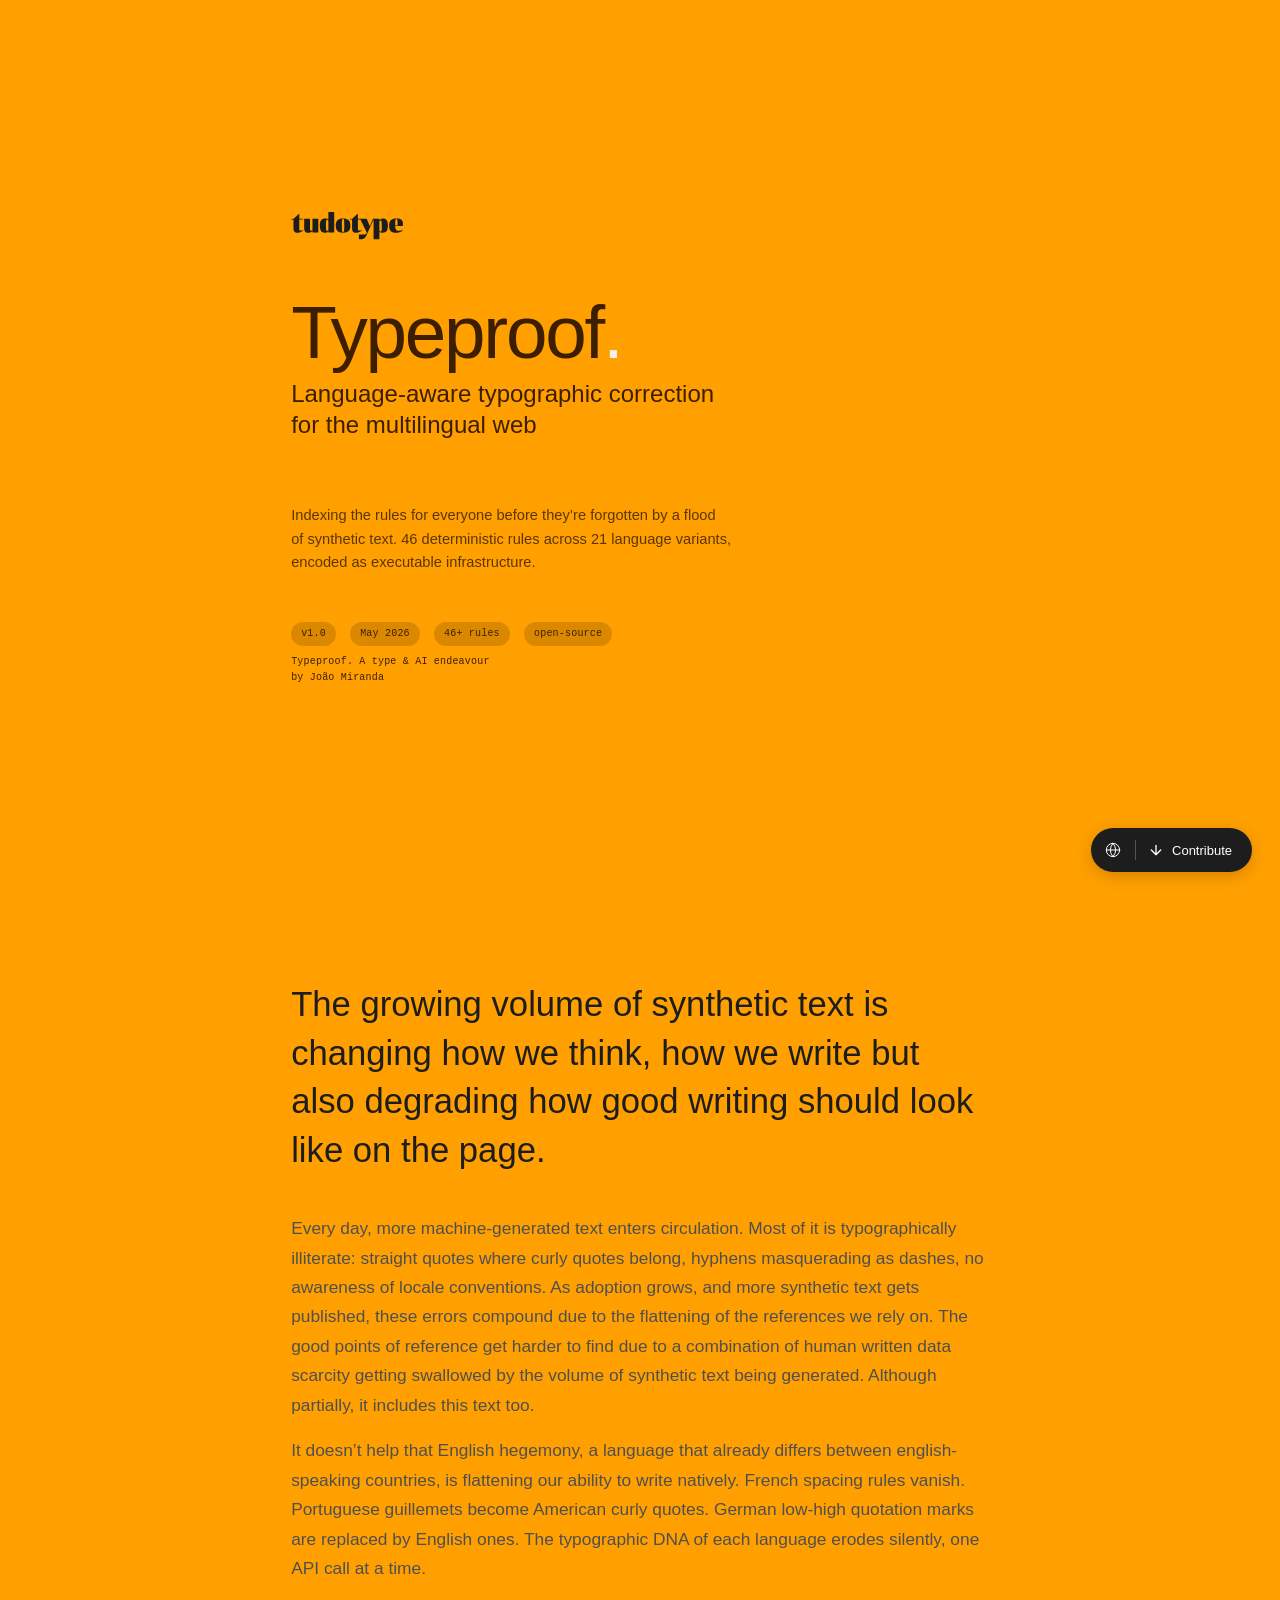
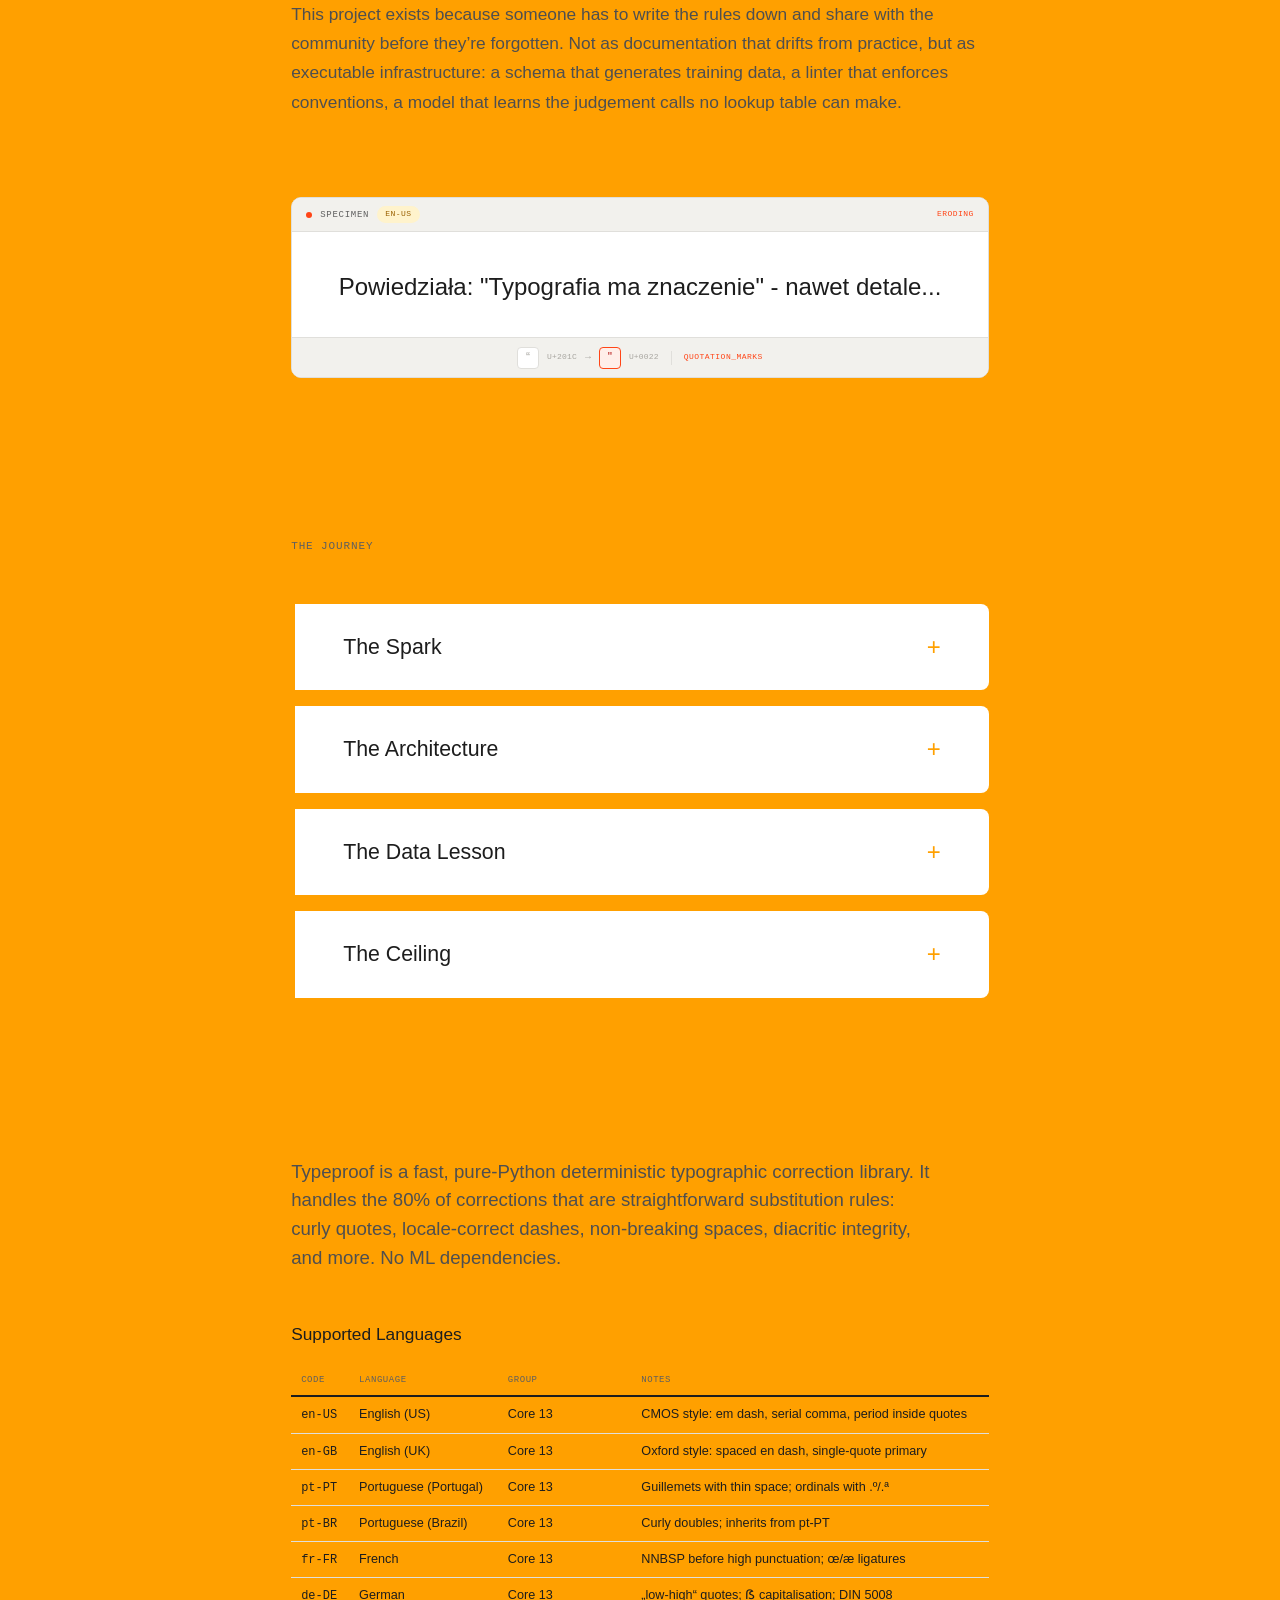
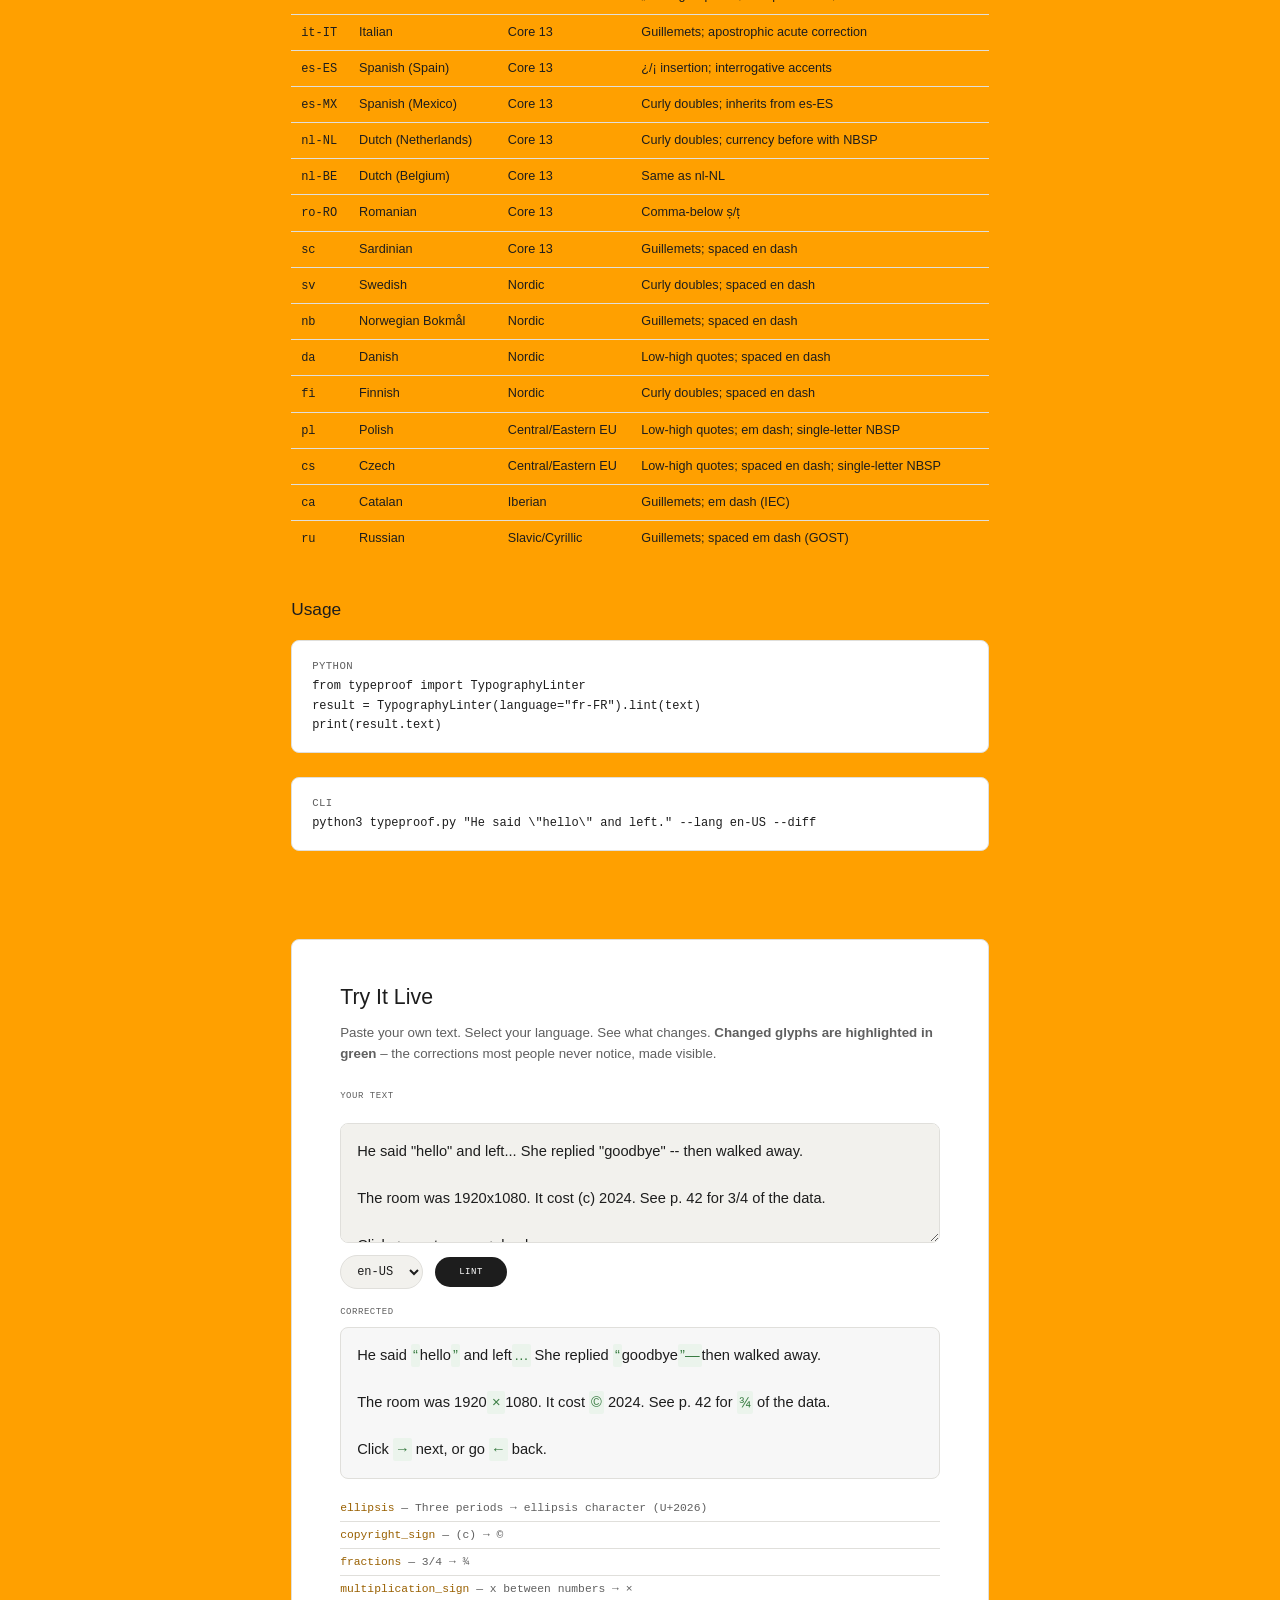
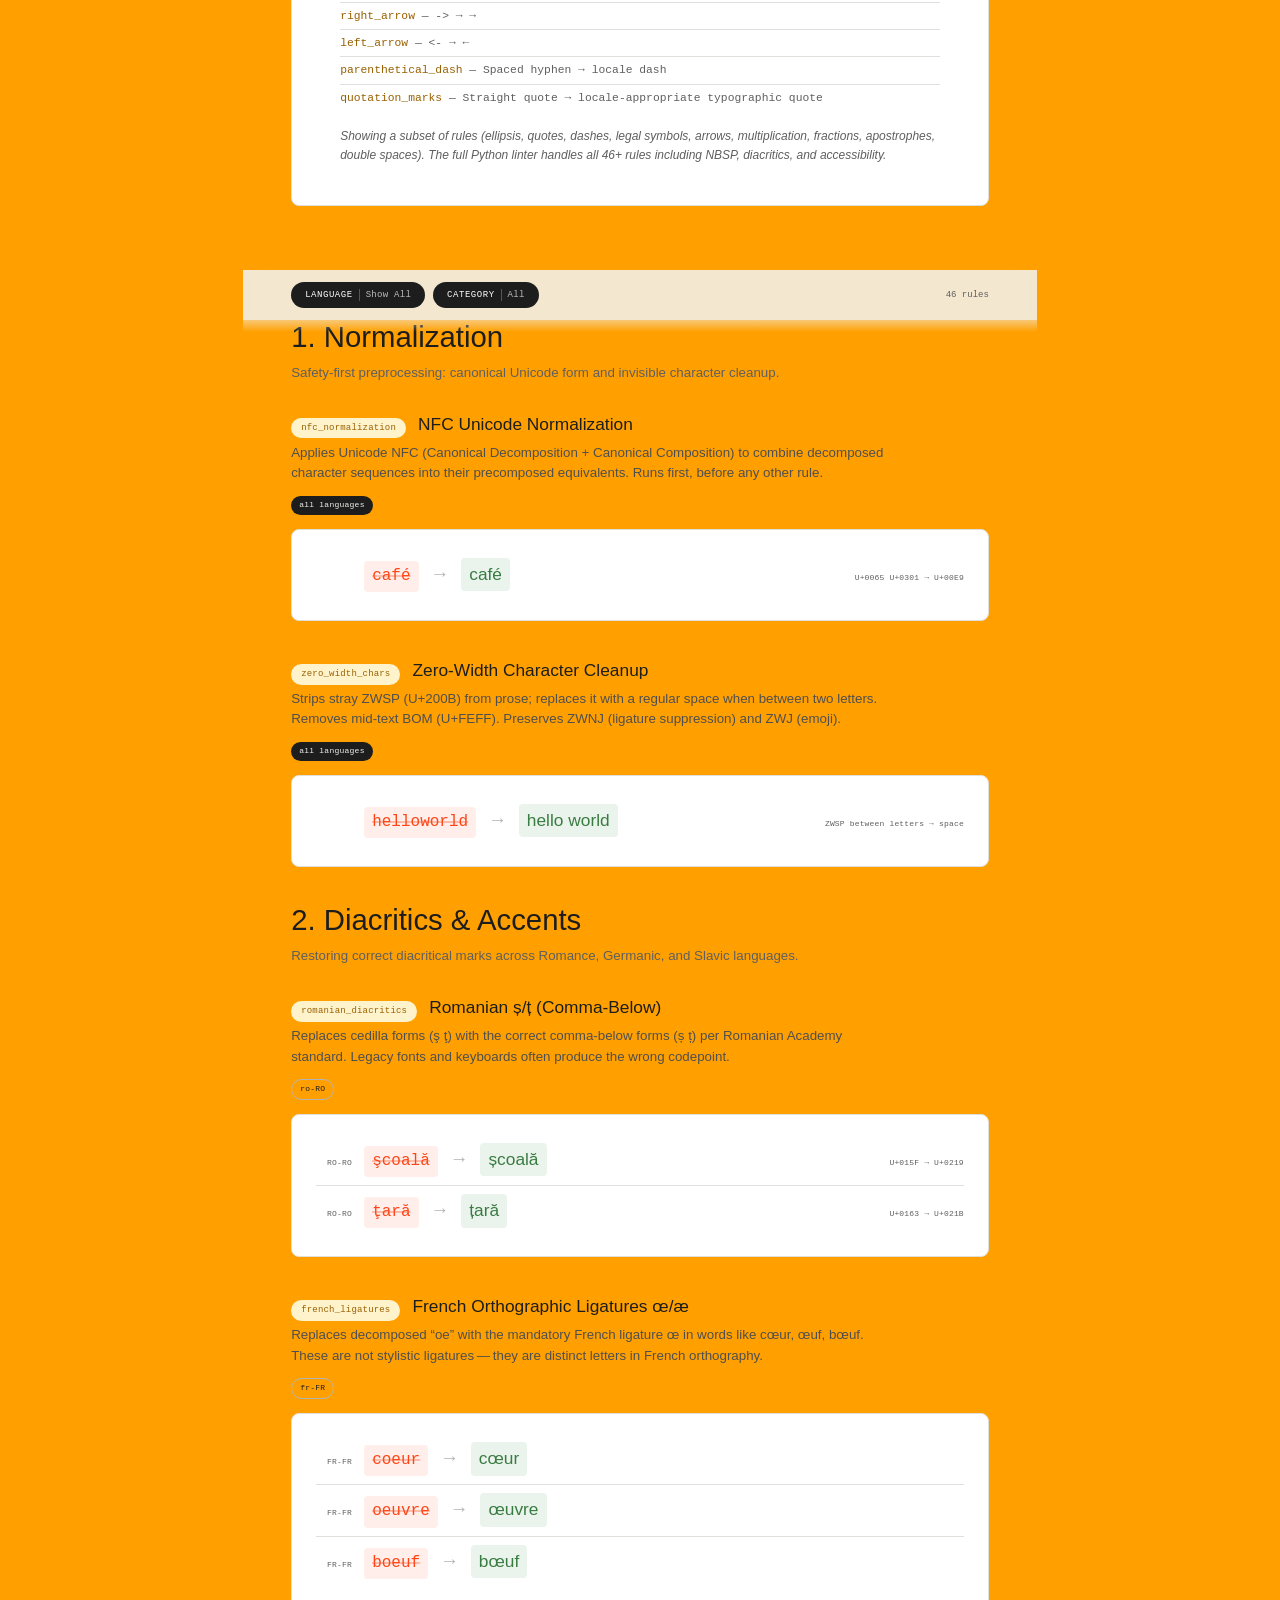
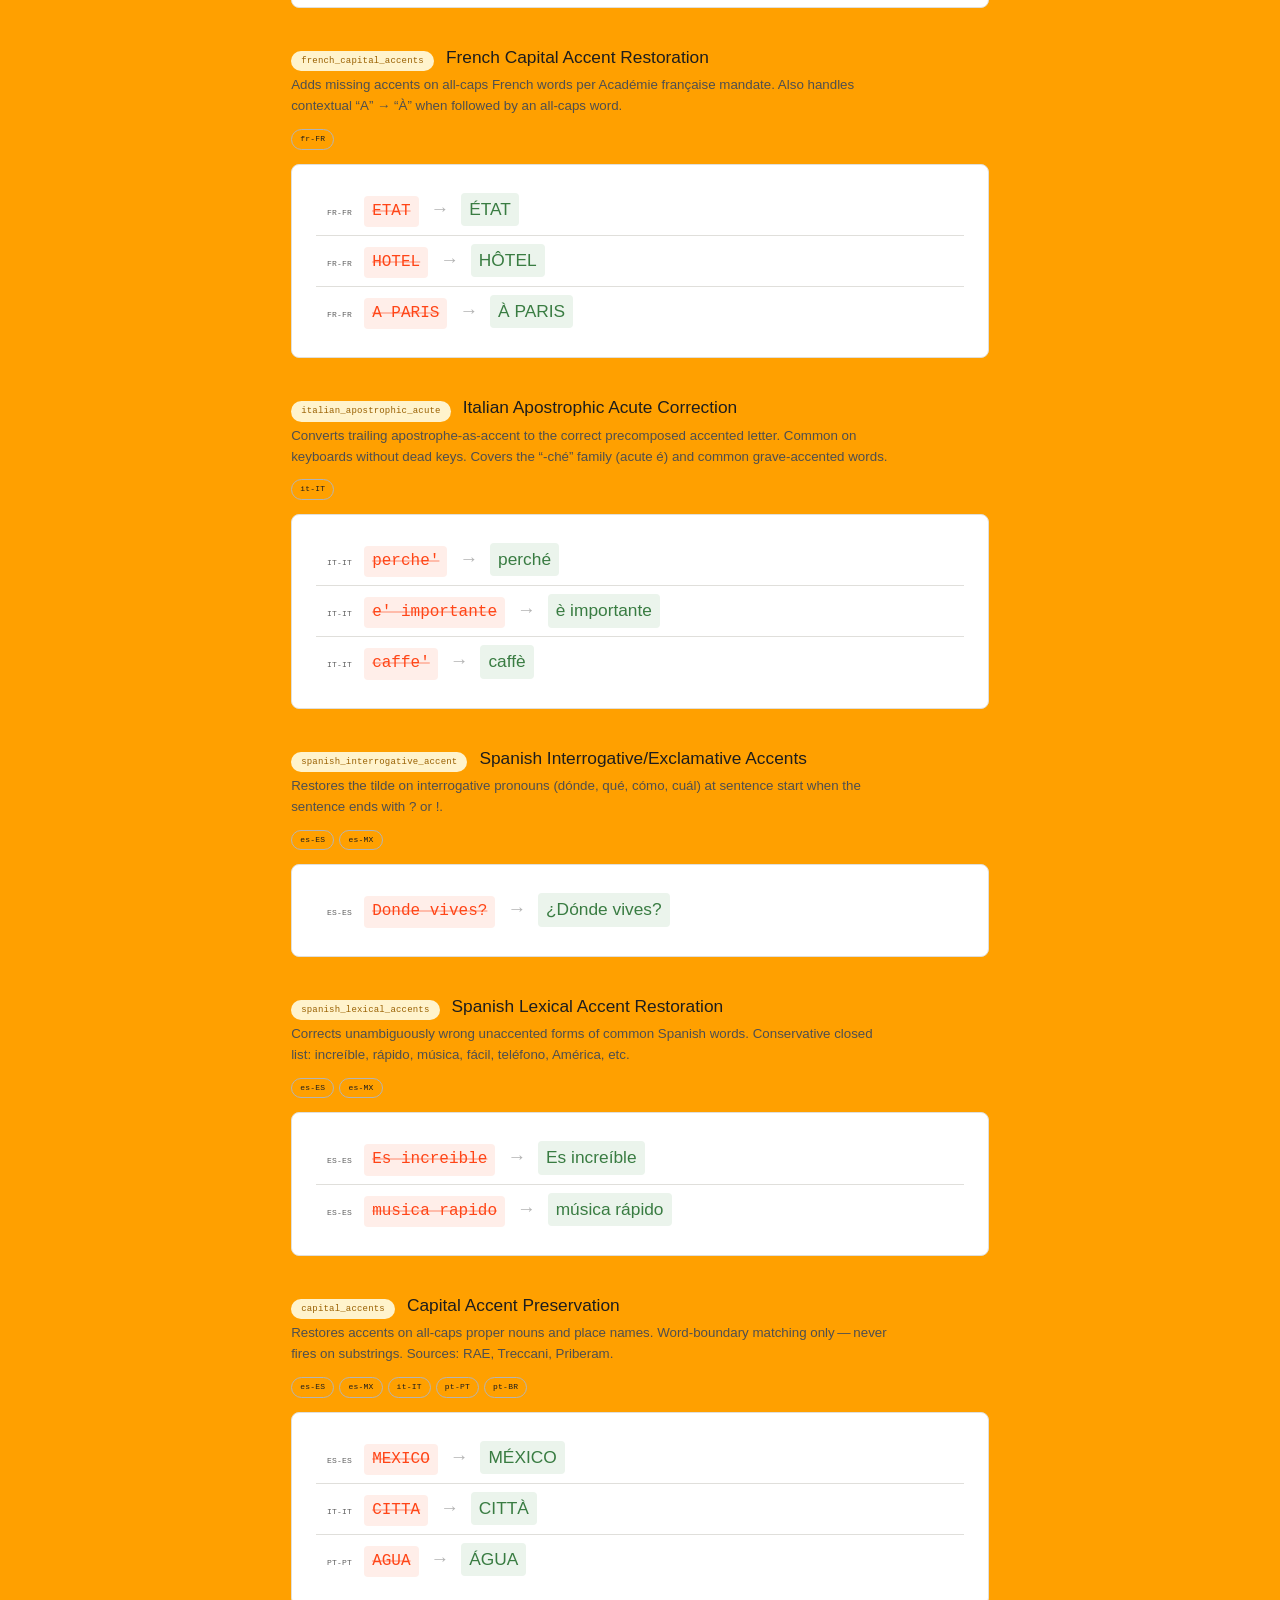
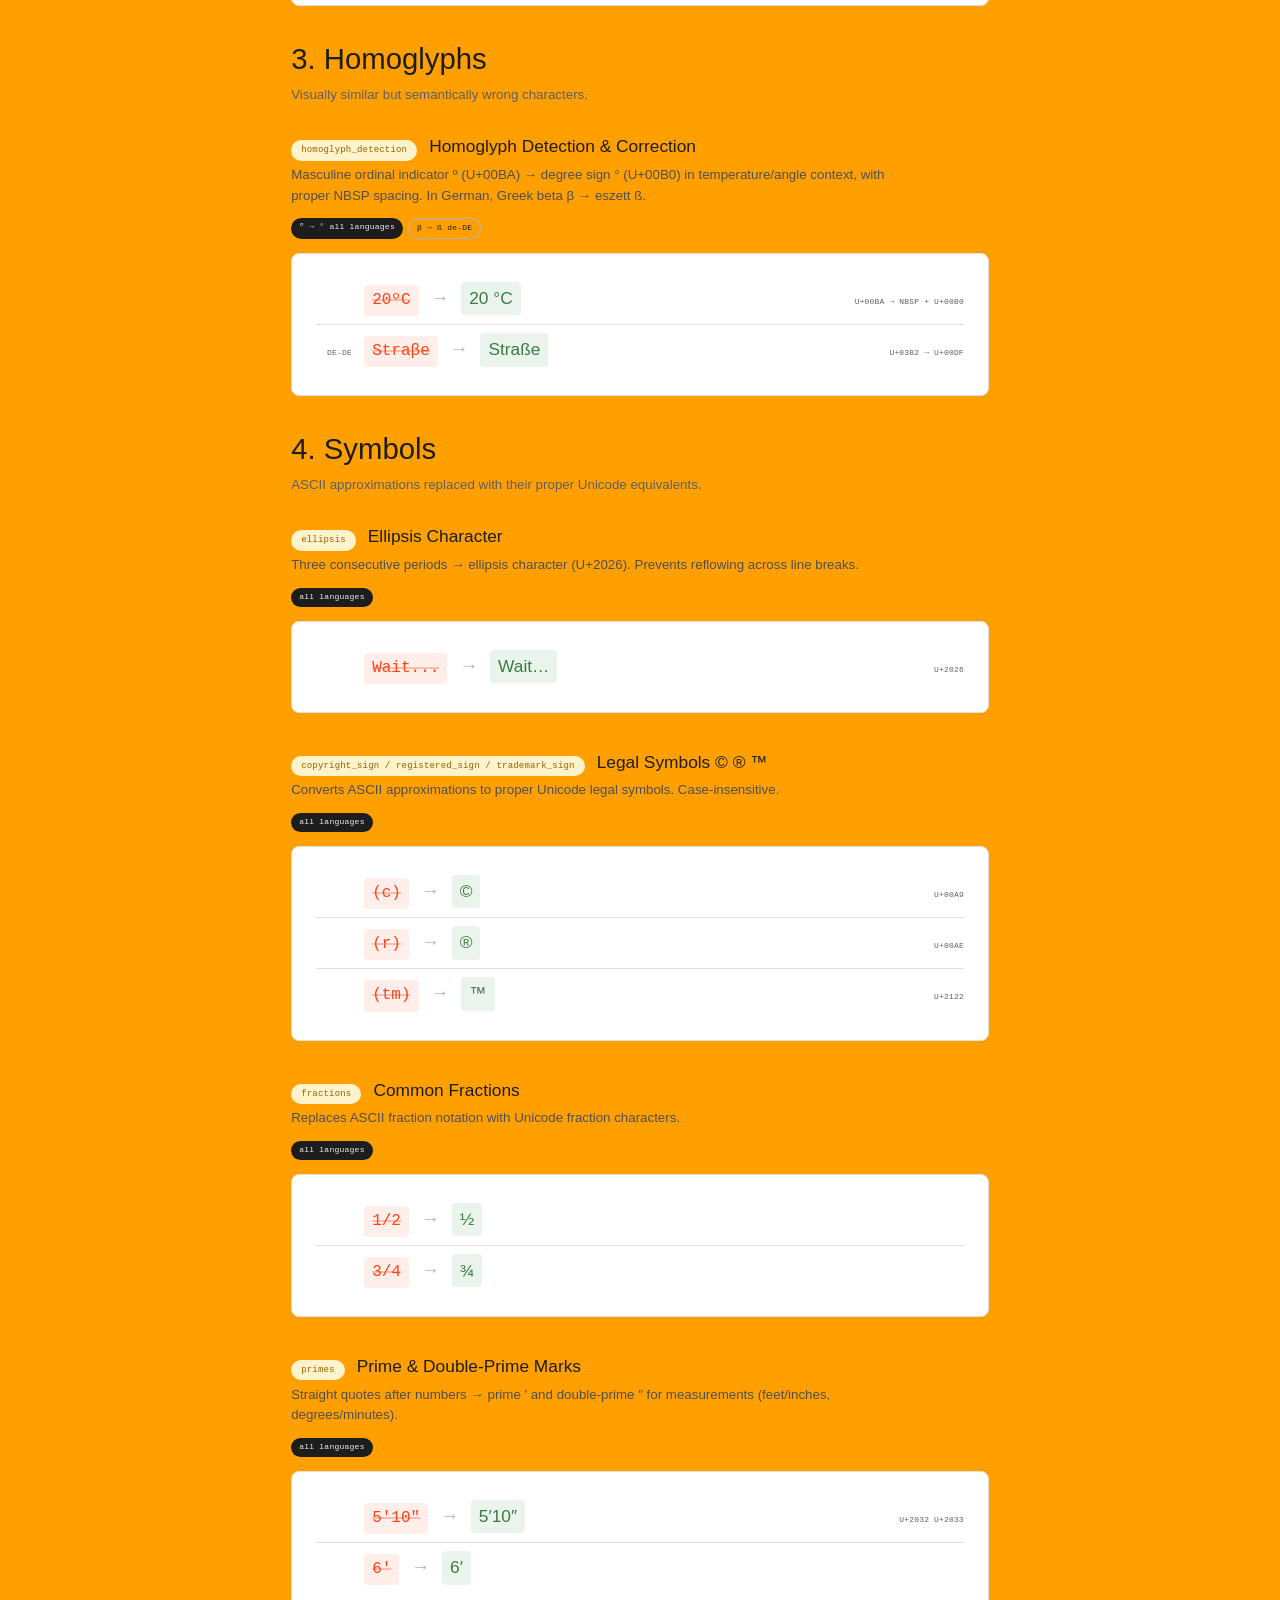
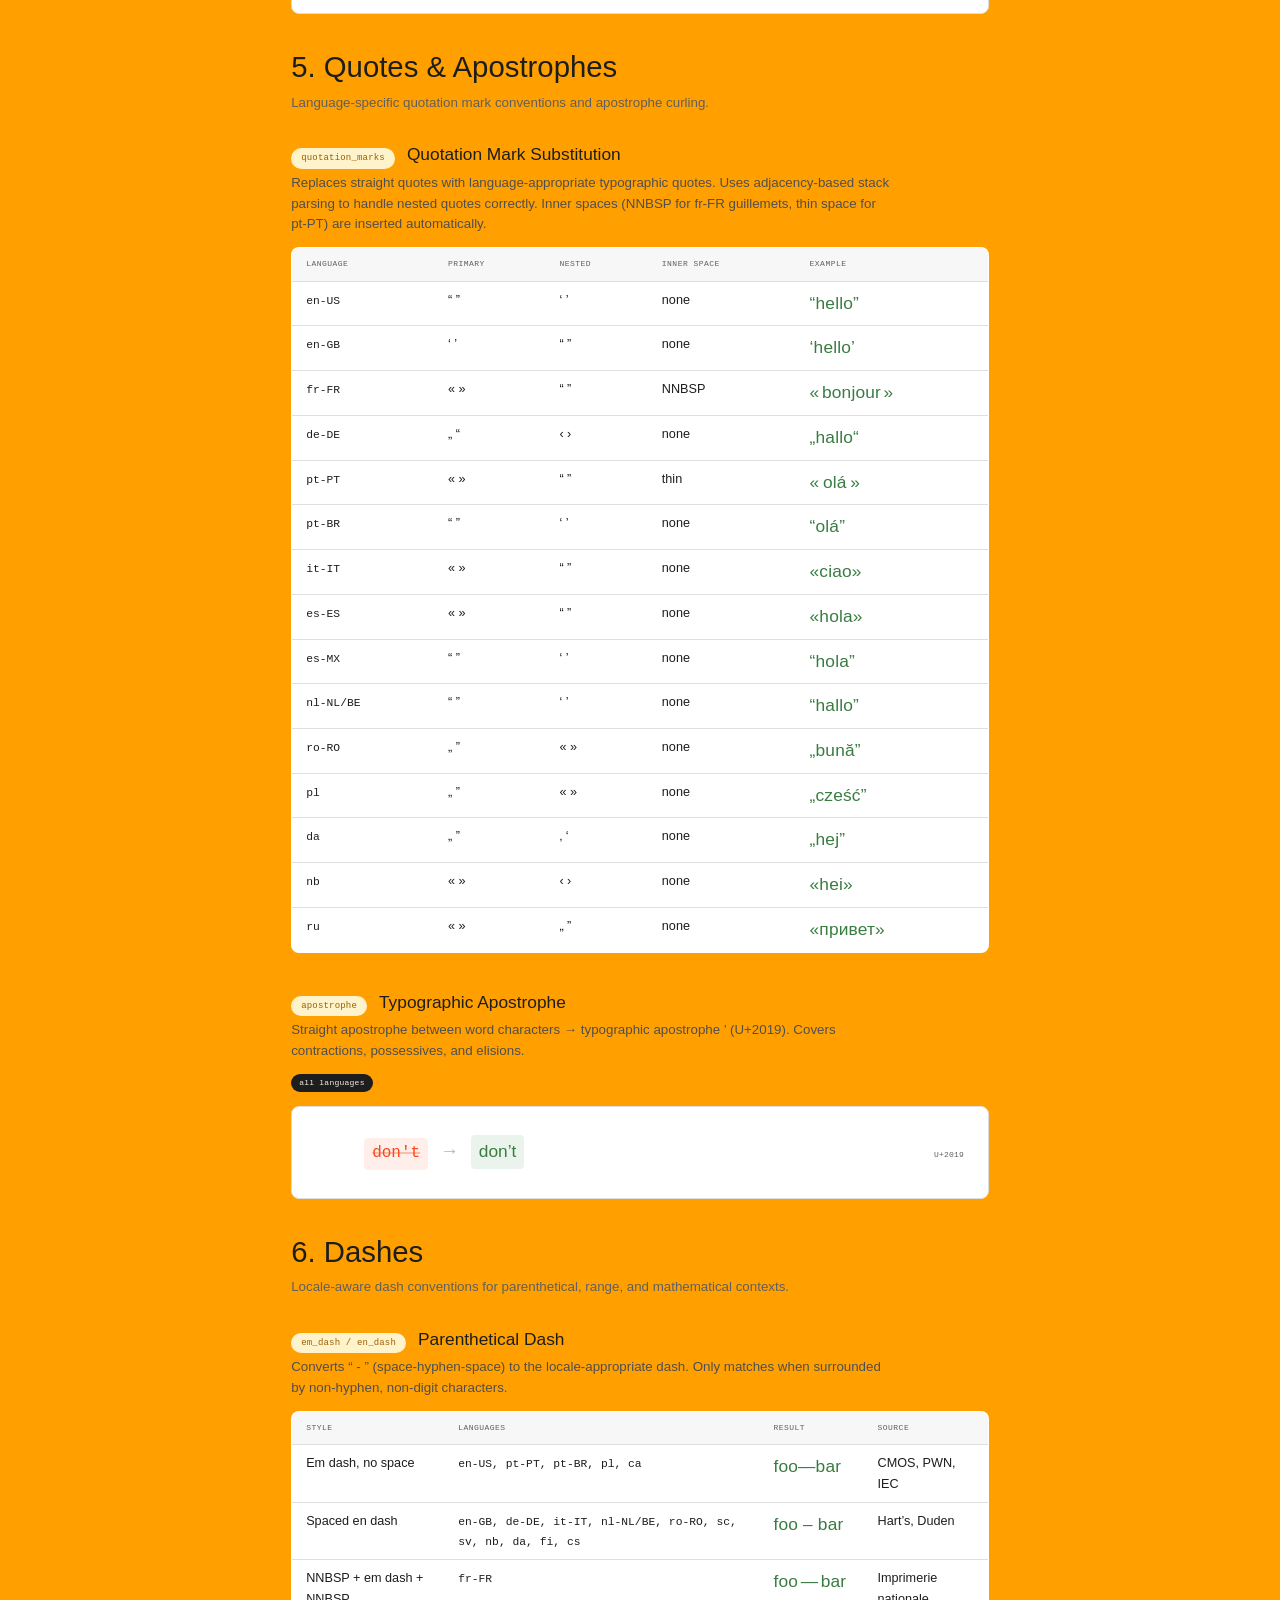
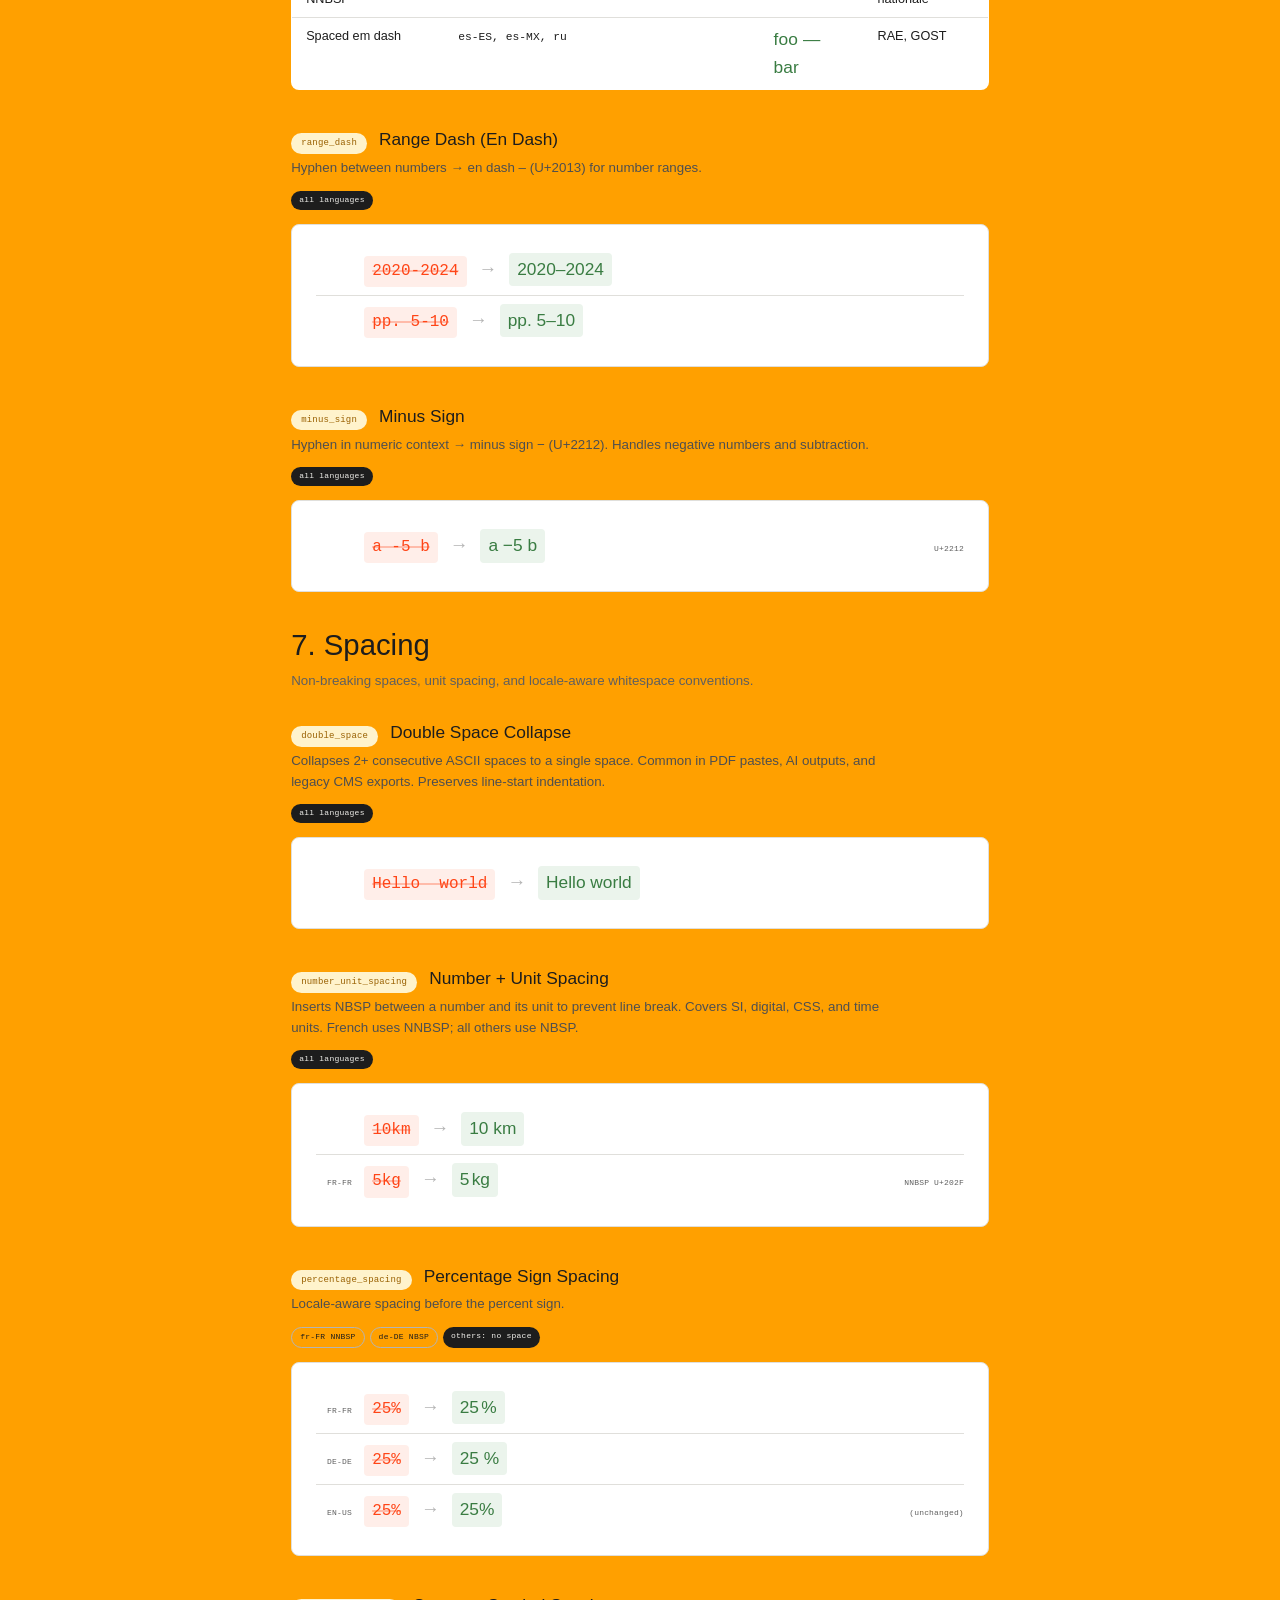
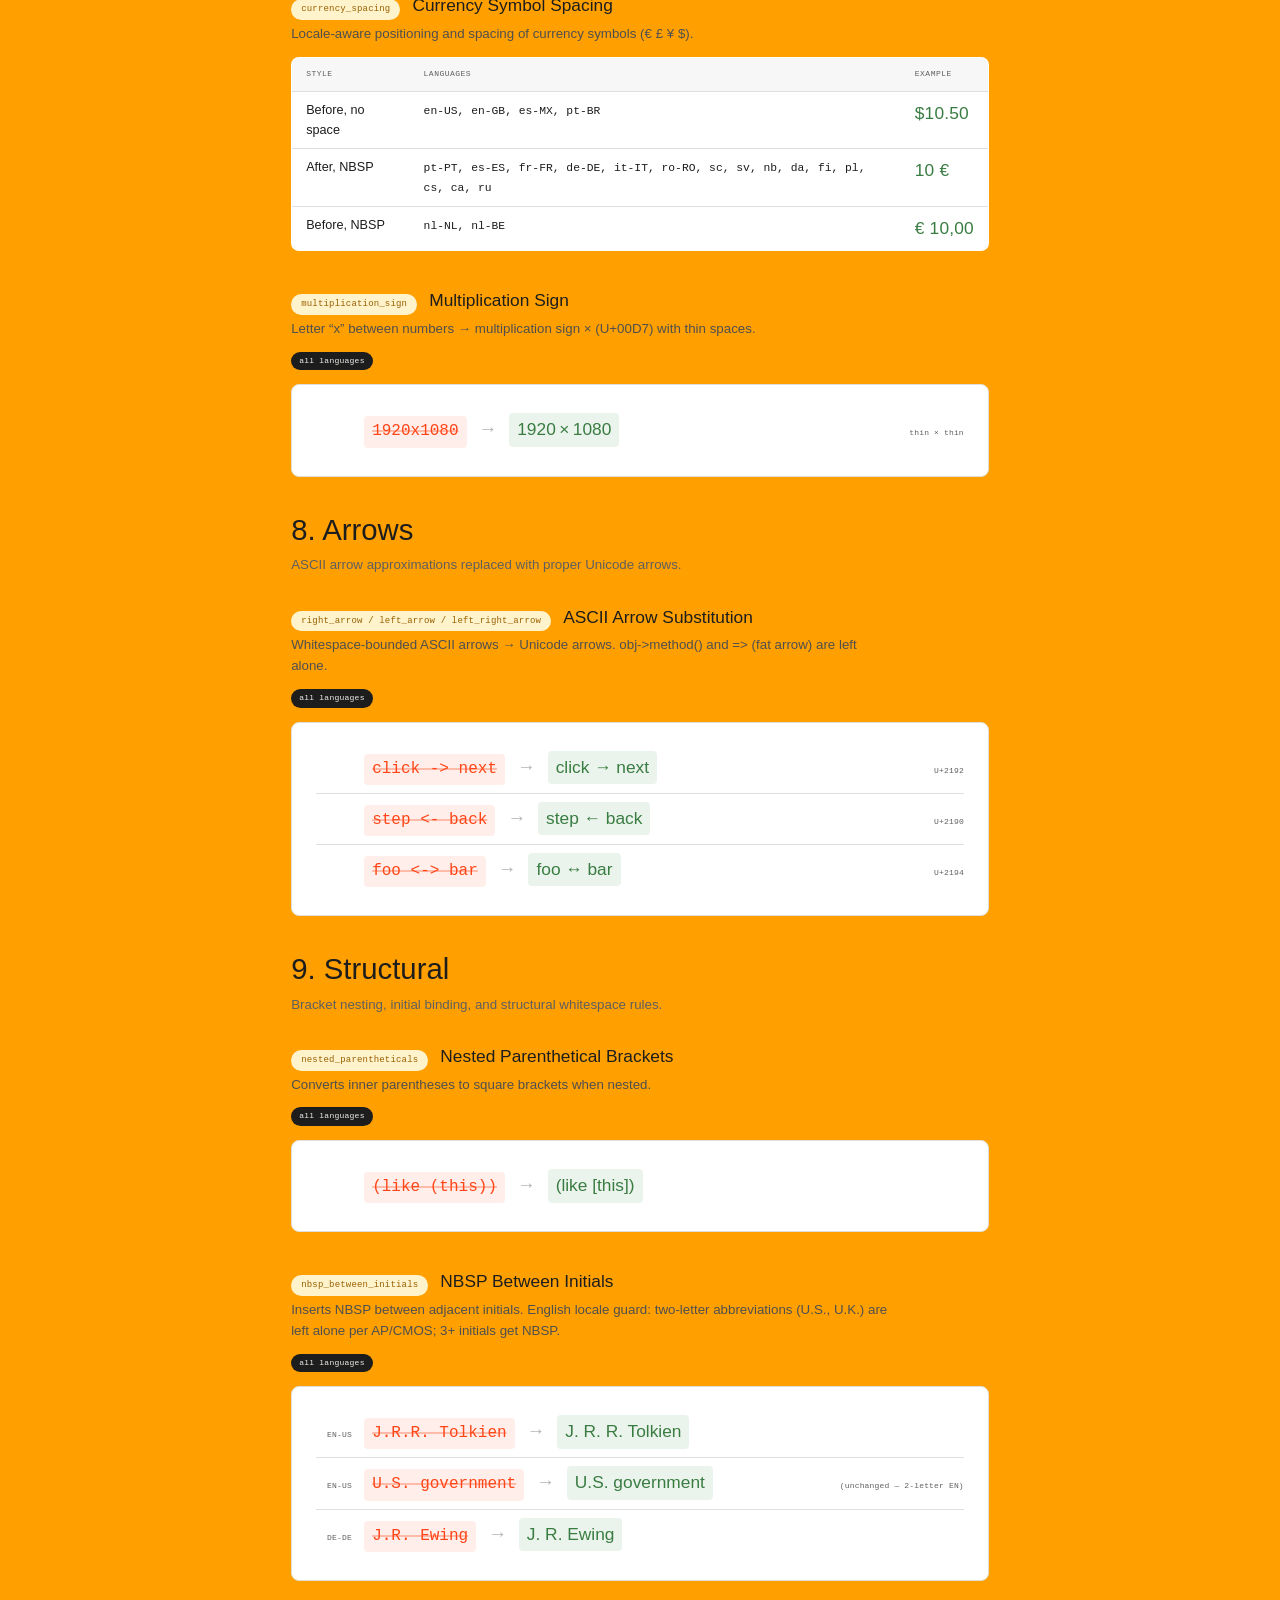
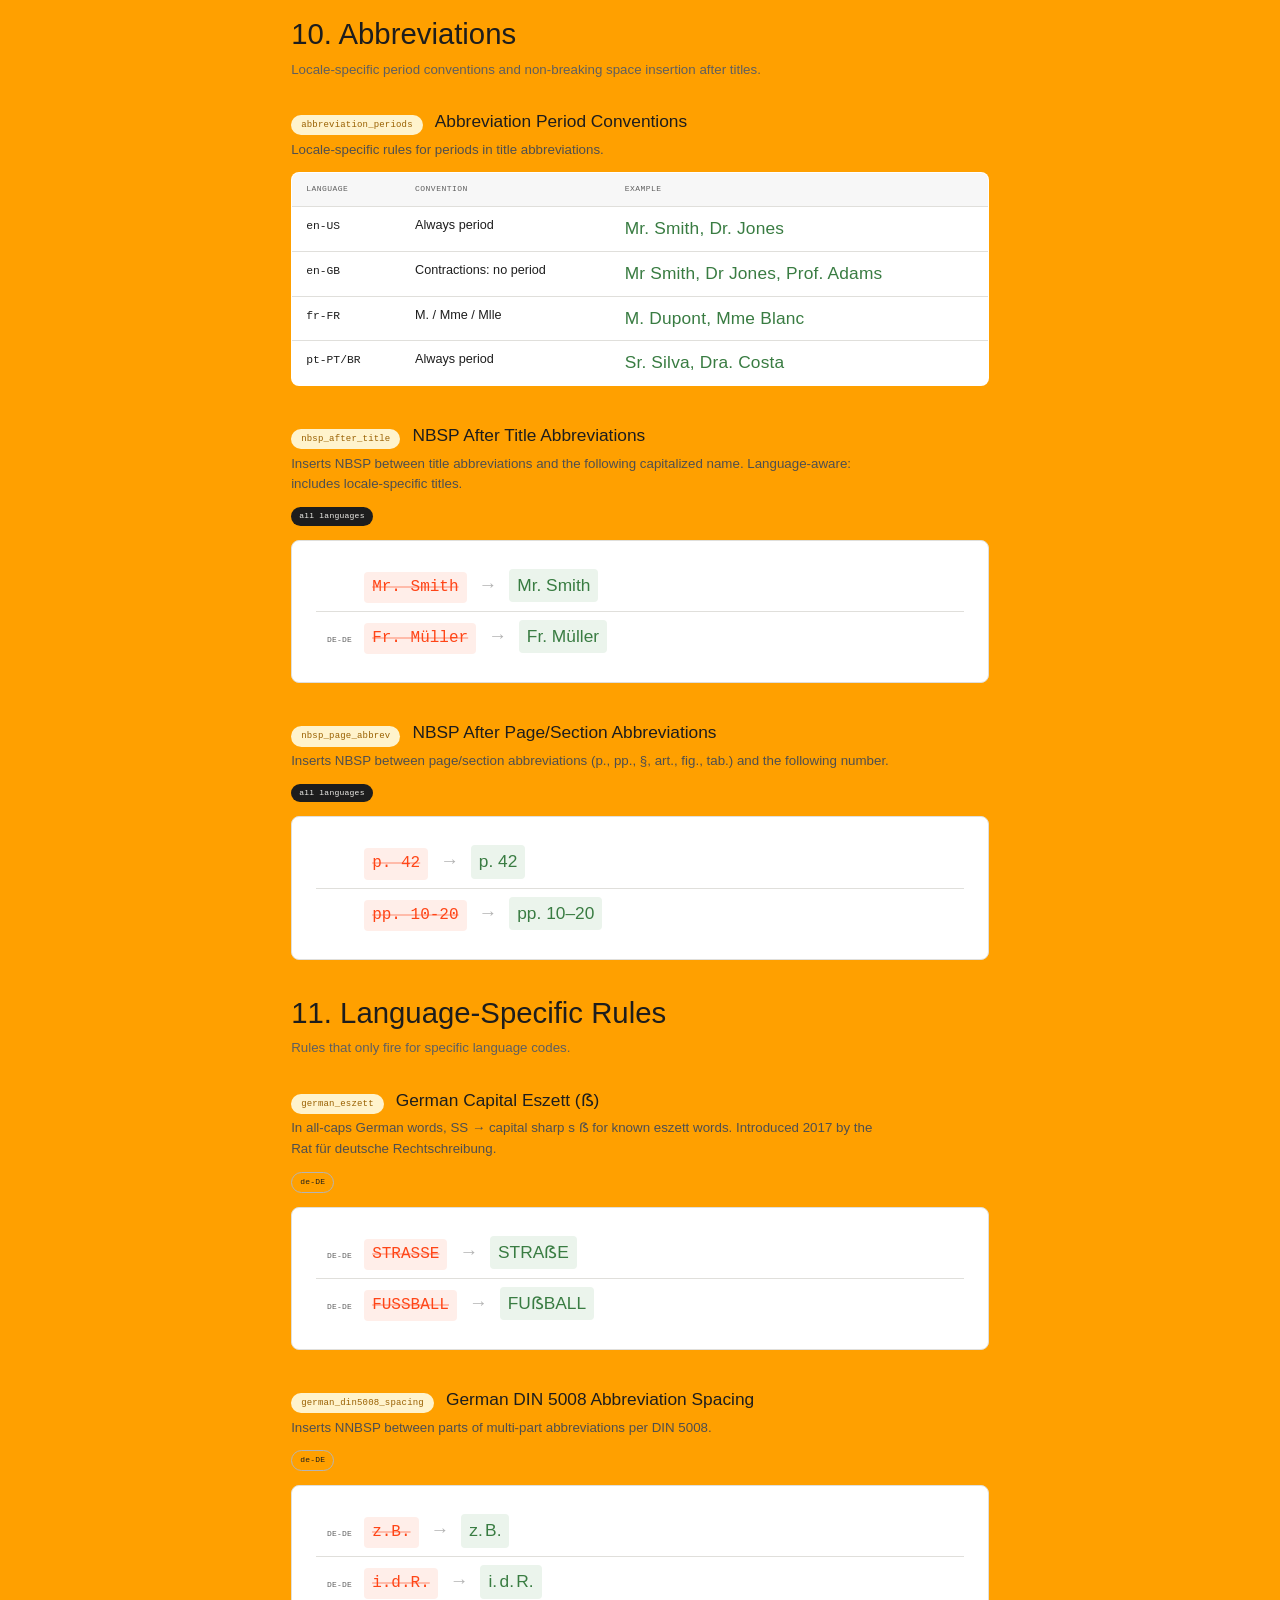
==== docs/index.html @ 2a4ef60c "docs: align footer text with section content edge Co-Authored-By: Claude Opus 4.6 <noreply@anthropic" ====
<!DOCTYPE html>
<html lang="en">
<head>
<meta charset="UTF-8">
<meta name="viewport" content="width=device-width, initial-scale=1.0">
<title>Typeproof &#x2014; Rule Reference</title>
<link rel="preconnect" href="https://fonts.googleapis.com">
<link rel="preconnect" href="https://fonts.gstatic.com" crossorigin>
<link href="https://fonts.googleapis.com/css2?family=Google+Sans:wght@400;500;700&family=Google+Sans+Mono:wght@400;500&family=Google+Sans+Text:wght@400;500&display=swap" rel="stylesheet">
<style>
  @page {
    size: A4;
    margin: 20mm 18mm 22mm 18mm;
  }

  :root {
    --surface:       #F2F1ED;
    --surface-white: #FFFFFF;
    --surface-light: #F7F7F7;
    --ink:           #1D1D1D;
    --ink-subtle:    #4F4F4F;
    --ink-muted:     #5F5F5F;
    --amber:         #FFA000;
    --amber-soft:    #FFF3CC;
    --amber-dark:    #996000;
    --red:           #FF4517;
    --red-soft:      #FFEEE9;
    --green:         #397C42;
    --green-soft:    #EBF4EC;
    --border:        #B4B4B4;
    --border-light:  #E0DFDB;
    --ink-faint:     #A8A6A0;
    --green-text:    #1B5E20;
    --red-text:      #B71C1C;

    --sans:  "Google Sans", sans-serif;
    --mono:  "Google Sans Mono", "SF Mono", "Fira Code", monospace;
    --text:  "Google Sans Text", "Google Sans", sans-serif;

    --radius-card:  8px;
    --radius-pill:  9999px;

    --section-gap: 64px;
  }

  * { margin: 0; padding: 0; box-sizing: border-box; }

  body {
    font-family: var(--text);
    font-size: 11pt;
    line-height: 1.6;
    color: var(--ink);
    background: var(--amber);
    overflow-x: hidden;
    -webkit-print-color-adjust: exact;
    print-color-adjust: exact;
  }

  /* ================================================================
     COVER
     ================================================================ */

  .cover {
    display: flex;
    flex-direction: column;
    justify-content: center;
    align-items: flex-start;
    min-height: 100vh;
    padding: 80px 48px;
    page-break-after: always;
    break-after: page;
    background: transparent;
    position: relative;
    z-index: 1;
  }
  .cover-eyebrow {
    font-family: var(--mono);
    font-size: 11px;
    font-weight: 500;
    letter-spacing: 0.08em;
    text-transform: uppercase;
    color: #3D1F00;
    margin-bottom: 32px;
  }
  .cover h1 {
    font-family: var(--sans);
    font-size: 56pt;
    font-weight: 500;
    line-height: 1;
    letter-spacing: -0.03em;
    margin-bottom: 8px;
    color: #3D1F00;
  }
  .cover .title-accent {
    display: inline-block;
    color: var(--surface);
  }
  .cover h2 {
    font-family: var(--sans);
    font-size: 18pt;
    font-weight: 400;
    color: #3D1F00;
    line-height: 1.3;
    max-width: 520px;
    margin-bottom: 64px;
  }
  .cover-meta {
    font-family: var(--mono);
    font-size: 10px;
    color: #3D1F00;
    line-height: 2;
    letter-spacing: 0.02em;
  }
  .cover-meta span {
    display: inline-block;
    background: rgba(0,0,0,0.15);
    color: #3D1F00;
    padding: 2px 10px;
    border-radius: var(--radius-pill);
    margin-right: 8px;
    font-weight: 500;
  }
  .cover-meta .cover-meta-byline {
    background: none;
    padding: 0;
    border-radius: 0;
    margin-right: 0;
    font-weight: 400;
    margin-top: 8px;
    max-width: 200px;
    line-height: 1.6;
  }

  /* ================================================================
     OVERVIEW
     ================================================================ */

  .overview {
    padding: var(--section-gap) 48px;
    page-break-after: always;
    break-after: page;
  }
  .overview-intro {
    font-family: var(--sans);
    font-size: 14pt;
    font-weight: 400;
    line-height: 1.55;
    color: var(--ink-subtle);
    max-width: 640px;
    margin-bottom: 48px;
  }
  .overview h3 {
    font-family: var(--sans);
    font-size: 13pt;
    font-weight: 500;
    margin-bottom: 16px;
    color: var(--ink);
  }

  /* Language table */
  table.lang-table {
    width: 100%;
    border-collapse: collapse;
    font-size: 9.5pt;
    margin-bottom: 40px;
  }
  table.lang-table th {
    text-align: left;
    font-family: var(--mono);
    font-size: 9px;
    font-weight: 500;
    letter-spacing: 0.06em;
    text-transform: uppercase;
    color: var(--ink-muted);
    border-bottom: 2px solid var(--ink);
    padding: 8px 10px;
  }
  table.lang-table td {
    padding: 7px 10px;
    border-bottom: 1px solid var(--border-light);
    vertical-align: top;
    font-family: var(--text);
  }
  table.lang-table tr:last-child td { border-bottom: none; }
  table.lang-table code {
    font-family: var(--mono);
    font-size: 9pt;
    font-weight: 500;
    color: var(--ink);
  }

  /* Code snippets */
  pre.code-snippet {
    font-family: var(--mono);
    font-size: 9pt;
    background: var(--surface-white);
    border: 1px solid var(--border-light);
    border-radius: var(--radius-card);
    padding: 16px 20px;
    margin: 12px 0 24px;
    line-height: 1.65;
  }
  pre.code-snippet b {
    color: var(--ink-muted);
    font-weight: 500;
    font-size: 8pt;
    letter-spacing: 0.04em;
    text-transform: uppercase;
  }

  /* ================================================================
     CONTENT WRAPPER
     ================================================================ */

  .content {
    padding: 0 48px var(--section-gap);
  }

  /* ================================================================
     CATEGORY HEADINGS
     ================================================================ */

  h2.category {
    font-family: var(--sans);
    font-size: 22pt;
    font-weight: 500;
    color: var(--ink);
    margin-top: var(--section-gap);
    margin-bottom: 8px;
    padding-top: 24px;
    border-top: 2px solid var(--ink);
    page-break-after: avoid;
    break-after: avoid;
    line-height: 1.15;
  }
  h2.category:first-of-type {
    margin-top: 0;
    border-top: none;
    padding-top: 0;
  }
  .category-desc {
    font-family: var(--text);
    font-size: 10pt;
    color: var(--ink-muted);
    margin-bottom: 28px;
    max-width: 560px;
  }

  /* ================================================================
     RULE BLOCKS
     ================================================================ */

  .rule {
    margin-bottom: 36px;
    page-break-inside: avoid;
    break-inside: avoid;
  }

  .rule-header {
    display: flex;
    align-items: baseline;
    gap: 12px;
    margin-bottom: 4px;
  }
  .rule-name {
    font-family: var(--mono);
    font-size: 9px;
    font-weight: 500;
    color: var(--amber-dark);
    background: var(--amber-soft);
    padding: 3px 10px;
    border-radius: var(--radius-pill);
    white-space: nowrap;
    letter-spacing: 0.02em;
  }
  .rule-title {
    font-family: var(--sans);
    font-size: 13pt;
    font-weight: 500;
    color: var(--ink);
  }
  .rule-desc {
    font-family: var(--text);
    color: var(--ink-subtle);
    font-size: 10pt;
    line-height: 1.55;
    margin-bottom: 12px;
    max-width: 600px;
  }

  /* Language pills */
  .lang-pills {
    display: flex;
    flex-wrap: wrap;
    gap: 5px;
    margin-bottom: 14px;
  }
  .pill {
    font-family: var(--mono);
    font-size: 8px;
    font-weight: 500;
    padding: 3px 8px;
    border-radius: var(--radius-pill);
    white-space: nowrap;
    letter-spacing: 0.03em;
  }
  .pill.universal {
    background: var(--ink);
    color: var(--surface);
  }
  .pill.lang-specific {
    background: transparent;
    color: var(--ink);
    border: 1px solid var(--border);
  }

  /* ================================================================
     EXAMPLE CONTAINERS — the hero change
     ================================================================ */

  .examples {
    background: var(--surface-white);
    border: 1px solid var(--border-light);
    border-radius: var(--radius-card);
    padding: 20px 24px;
    margin-top: 8px;
  }
  .example-row {
    display: grid;
    grid-template-columns: 40px 1fr auto 1fr auto;
    align-items: baseline;
    gap: 12px;
    font-size: 13pt;
    line-height: 1.7;
    padding: 8px 0;
  }
  .example-row + .example-row {
    border-top: 1px solid var(--border-light);
  }
  .example-lang {
    font-family: var(--mono);
    font-size: 8px;
    font-weight: 500;
    color: var(--ink-muted);
    text-align: right;
    letter-spacing: 0.03em;
    text-transform: uppercase;
    padding-top: 4px;
  }
  .raw {
    font-family: var(--mono);
    font-size: 12pt;
    color: var(--red);
    background: var(--red-soft);
    padding: 2px 8px;
    border-radius: 4px;
    text-decoration: line-through;
    text-decoration-color: rgba(255,69,23,0.3);
    text-decoration-thickness: 1.5px;
    justify-self: end;
  }
  .arrow {
    font-family: var(--sans);
    color: var(--border);
    font-size: 14pt;
    text-align: center;
  }
  .correct {
    font-family: var(--sans);
    font-size: 13pt;
    color: var(--green);
    background: var(--green-soft);
    padding: 2px 8px;
    border-radius: 4px;
    font-weight: 500;
  }
  .unicode-note {
    font-family: var(--mono);
    font-size: 8px;
    color: var(--ink-muted);
    padding-top: 4px;
    letter-spacing: 0.02em;
    grid-column: 2 / -1;
    text-align: right;
  }
  /* When unicode-note is on a row by itself (no grid disruption) */
  .example-row:has(.unicode-note:only-child) {
    display: block;
    text-align: right;
    padding-top: 0;
    border-top: none;
  }

  /* Simpler layout for rows with unicode notes inline */
  .example-row {
    display: flex;
    align-items: baseline;
    gap: 12px;
    flex-wrap: wrap;
  }
  .example-lang {
    min-width: 36px;
    flex-shrink: 0;
  }
  .raw, .correct {
    flex-shrink: 0;
  }
  .unicode-note {
    margin-left: auto;
    flex-shrink: 0;
  }

  /* ================================================================
     MATRIX TABLES (quotes, dashes, etc.)
     ================================================================ */

  table.matrix {
    width: 100%;
    border-collapse: collapse;
    font-size: 9.5pt;
    margin: 12px 0 8px;
    background: var(--surface-white);
    border-radius: var(--radius-card);
    overflow: hidden;
    border: 1px solid var(--border-light);
  }
  table.matrix th {
    font-family: var(--mono);
    font-size: 8px;
    font-weight: 500;
    letter-spacing: 0.06em;
    text-transform: uppercase;
    color: var(--ink-muted);
    text-align: left;
    padding: 10px 14px;
    background: var(--surface-light);
    border-bottom: 1px solid var(--border-light);
  }
  table.matrix td {
    padding: 8px 14px;
    border-bottom: 1px solid var(--border-light);
    vertical-align: top;
    font-family: var(--text);
  }
  table.matrix tr:last-child td { border-bottom: none; }
  table.matrix td.sample {
    font-family: var(--sans);
    font-size: 13pt;
    letter-spacing: 0.01em;
    color: var(--green);
    font-weight: 500;
  }
  table.matrix code {
    font-family: var(--mono);
    font-size: 8.5pt;
    font-weight: 400;
  }

  /* ================================================================
     FOOTER
     ================================================================ */

  /* ================================================================
     AUTHOR
     ================================================================ */

  /* ── Dark zone: author + footer ── */
  .dark-zone {
    background: var(--ink);
    color: rgba(255,255,255,0.85);
    margin-top: var(--section-gap);
    position: relative;
    left: 50%;
    right: 50%;
    margin-left: -50vw;
    margin-right: -50vw;
    width: 100vw;
    padding: 48px 48px 32px;
  }
  .author-section {
    max-width: 800px;
  }
  .author-section h4 {
    font-family: var(--mono);
    font-size: 9px;
    font-weight: 500;
    letter-spacing: 0.06em;
    text-transform: uppercase;
    color: rgba(255,255,255,0.5);
    margin-bottom: 16px;
  }
  .author-card {
    display: flex;
    align-items: flex-start;
    gap: 20px;
  }
  .author-avatar {
    width: 48px;
    height: 48px;
    border-radius: 50%;
    flex-shrink: 0;
    overflow: hidden;
  }
  .author-avatar img {
    width: 100%;
    height: 100%;
    object-fit: cover;
  }
  .author-info {
    flex: 1;
  }
  .author-name {
    font-family: var(--sans);
    font-size: 12pt;
    font-weight: 500;
    color: #fff;
    margin-bottom: 2px;
  }
  .author-name a {
    color: #fff;
    text-decoration: none;
    border-bottom: 1px solid rgba(255,255,255,0.3);
    transition: border-color 0.2s;
  }
  .author-name a:hover {
    border-color: var(--amber);
  }
  .author-role {
    font-family: var(--mono);
    font-size: 9px;
    font-weight: 500;
    letter-spacing: 0.04em;
    text-transform: uppercase;
    color: rgba(255,255,255,0.5);
    margin-bottom: 10px;
  }
  .author-bio {
    font-family: var(--text);
    font-size: 10pt;
    line-height: 1.6;
    color: rgba(255,255,255,0.7);
  }

  .footer {
    margin-top: 48px;
    max-width: 800px;
  }
  .footer-right {
    font-family: var(--mono);
    font-size: 9px;
    color: rgba(255,255,255,0.4);
    letter-spacing: 0.02em;
  }
  .footer-right .amber {
    color: var(--amber);
    font-weight: 500;
  }

  /* Floating contribute button */
  .floating-cta {
    position: fixed;
    bottom: 28px;
    right: 28px;
    z-index: 900;
    background: var(--ink);
    color: #fff;
    font-family: var(--sans);
    font-size: 13px;
    font-weight: 500;
    padding: 6px 6px;
    border-radius: var(--radius-pill);
    border: none;
    box-shadow: 0 4px 16px rgba(0,0,0,0.18);
    transition: opacity 0.3s, transform 0.3s;
    display: flex;
    align-items: center;
    gap: 0;
  }
  .floating-cta:hover {
    box-shadow: 0 6px 24px rgba(0,0,0,0.24);
  }
  .floating-cta.hidden {
    opacity: 0;
    pointer-events: none;
    transform: translateY(12px);
  }
  @media print {
    .floating-cta { display: none !important; }
  }

  /* Language switcher in floating pill */
  .lang-toggle {
    display: flex;
    align-items: center;
    justify-content: center;
    width: 32px;
    height: 32px;
    border: none;
    background: none;
    color: inherit;
    cursor: pointer;
    padding: 0;
    border-radius: 50%;
    transition: background 0.2s;
    flex-shrink: 0;
  }
  .lang-toggle:hover {
    background: rgba(255,255,255,0.15);
  }
  .lang-toggle svg {
    width: 16px;
    height: 16px;
    fill: none;
    stroke: currentColor;
    stroke-width: 1.5;
    stroke-linecap: round;
    stroke-linejoin: round;
  }
  .floating-cta .pill-divider {
    width: 1px;
    height: 20px;
    background: rgba(255,255,255,0.25);
    margin: 0 6px;
    flex-shrink: 0;
  }
  .floating-cta .pill-contribute {
    display: flex;
    align-items: center;
    gap: 8px;
    cursor: pointer;
    padding: 6px 14px 6px 6px;
    border: none;
    background: none;
    color: inherit;
    font-family: var(--sans);
    font-size: 13px;
    font-weight: 500;
    border-radius: var(--radius-pill);
    transition: background 0.2s;
  }
  .floating-cta .pill-contribute:hover {
    background: rgba(255,255,255,0.1);
  }
  .floating-cta .pill-contribute svg {
    width: 16px;
    height: 16px;
    fill: none;
    stroke: currentColor;
    stroke-width: 2;
    stroke-linecap: round;
    stroke-linejoin: round;
  }
  .lang-selector {
    display: none;
    align-items: center;
    gap: 4px;
    padding: 0 4px;
    animation: langFadeIn 0.2s ease;
  }
  .lang-selector.open {
    display: flex;
  }
  .lang-pill {
    font-family: var(--mono);
    font-size: 10px;
    font-weight: 500;
    letter-spacing: 0.02em;
    padding: 4px 8px;
    border-radius: var(--radius-pill);
    border: 1px solid rgba(255,255,255,0.2);
    background: transparent;
    color: #fff;
    cursor: pointer;
    transition: background 0.15s, border-color 0.15s;
    white-space: nowrap;
  }
  .lang-pill:hover {
    background: rgba(255,255,255,0.15);
    border-color: rgba(255,255,255,0.4);
  }
  .lang-pill.active {
    background: rgba(255,255,255,0.25);
    border-color: rgba(255,255,255,0.5);
  }
  @keyframes langFadeIn {
    from { opacity: 0; transform: translateX(-8px); }
    to { opacity: 1; transform: translateX(0); }
  }
  @media print {
    .lang-toggle, .pill-divider, .lang-selector { display: none !important; }
  }

  /* Reduced motion: skip amber landing, go straight to cream */
  @media (prefers-reduced-motion: reduce) {
    body { background: var(--surface); }
  }

  /* ================================================================
     PRINT OVERRIDES
     ================================================================ */

  @media print {
    body { background: white; }
    .cover { min-height: 100vh; }
    .rule { page-break-inside: avoid; break-inside: avoid; opacity: 1 !important; transform: none !important; }
    h2.category { page-break-after: avoid; break-after: avoid; }
    .examples { background: #fafaf8; box-shadow: none !important; transform: none !important; }
    a { color: var(--ink); text-decoration: none; }
    .filter-bar { display: none !important; }
    .demo-section { display: none !important; }
    .journey-card { opacity: 1 !important; transform: none !important; }
    .cover-logo, .cover h1, .cover h2, .cover-desc,
    .cover-meta span, .cover-line-1 { opacity: 1 !important; transform: none !important; clip-path: none !important; animation: none !important; }
    .rule .examples { opacity: 1 !important; transform: none !important; }
    .premise-lead .word { opacity: 1 !important; transform: none !important; }
    .rule.hidden { display: block !important; }
    .category-group.hidden { display: block !important; }

  }

  /* ================================================================
     SCREEN OVERRIDES
     ================================================================ */

  @media screen {
    body {
      max-width: 210mm;
      margin: 0 auto;
    }
  }

  @media screen and (max-width: 700px) {
    :root { --section-gap: 25px; }
    body { font-size: 16px; }

    /* All sections: 15px outer margin (GOV.UK gutter-half) */
    .cover { padding: 24px 16px; min-height: 100dvh; min-height: -webkit-fill-available; }
    .cover h1 { font-size: 28px; letter-spacing: -0.02em; }
    .cover h2 { font-size: 18px; margin-bottom: 16px; }
    .cover-desc { font-size: 14px !important; }
    .cover-meta { line-height: 2.2; }
    .cover-eyebrow { margin-bottom: 20px; }

    .premise { padding: 25px 15px !important; }
    .premise-lead { font-size: 19px !important; }
    .premise p { font-size: 16px; }

    .overview { padding: var(--section-gap) 15px; }
    .content { padding: 0 15px var(--section-gap); }
    .overview-intro { font-size: 19px; }

    /* Journey — 15px outer, 15px inner */
    .journey { padding: 25px 15px; }
    .journey-card { padding: 15px !important; }
    details.journey-card { padding: 15px; }
    details.journey-card[open] { padding: 15px 15px 20px; }
    .journey-card h3 { font-size: 19px; }
    .journey-card p { font-size: 16px; }
    .journey-stat { font-size: 28pt; }
    .journey-stat-label { margin-bottom: 0; font-size: 11px; }
    .journey-stats-row { flex-direction: column; gap: 10px; }
    .accordion-trigger { font-size: 19px; min-height: 44px; padding: 10px 0; }
    .accordion-icon { font-size: 18pt; margin-left: 10px; }

    /* Demo — 15px outer, 15px inner */
    .demo-section { padding: 0 15px var(--section-gap); }
    .demo-panel { padding: 15px; border-radius: 6px; }
    .demo-panel h3 { font-size: 19px; margin-bottom: 5px; }
    .demo-subtitle { font-size: 16px; margin-bottom: 15px; }
    .demo-controls { flex-wrap: wrap; }
    .demo-select { flex: 1; min-width: 0; min-height: 44px; padding: 10px; font-size: 16px; }
    .demo-btn { min-height: 44px; padding: 10px 20px; font-size: 11px; }
    .demo-textarea { width: 100%; padding: 10px; font-size: 16px; min-height: 100px; }
    .demo-output { overflow-wrap: break-word; padding: 10px; font-size: 16px; }
    .demo-area-label { font-size: 11px; }

    /* Filter bar — 15px outer, compact pills */
    .filter-bar { padding: 8px 16px; gap: 6px; }
    .filter-toggle { font-size: 10px; padding: 10px 14px; min-height: 44px; }
    .filter-pill { font-size: 11px; padding: 8px 14px; min-height: 36px; }
    .filter-dropdown { min-width: 160px; max-width: calc(100vw - 32px); }
    .filter-count { font-size: 10px; }

    /* Rule cards */
    .rule { margin-bottom: 25px; }
    .rule-header { flex-direction: column; gap: 5px; }
    .rule-name { align-self: flex-start; white-space: normal; word-break: break-word; font-size: 11px; }
    .rule-title { font-size: 19px; }
    .rule-desc { font-size: 16px; }

    /* Examples — full-width, prominent */
    .examples { padding: 10px; }
    .example-row {
      display: flex;
      flex-direction: column;
      align-items: stretch;
      gap: 5px;
      font-size: 16px;
    }
    .example-row .arrow { display: none; }
    .raw, .correct {
      font-size: 16px;
      display: block;
      padding: 8px 10px;
      border-radius: 6px;
      word-break: break-word;
      overflow-wrap: break-word;
      max-width: 100%;
    }
    .raw { order: 1; }
    .correct { order: 2; }
    .correct::before { content: '\2192\00a0'; color: var(--border); }
    .unicode-note { order: 3; margin-left: 0; font-size: 11px; }
    .example-lang { text-align: left; padding-top: 0; font-size: 11px; }

    /* Tables */
    table.matrix { display: block; overflow-x: auto; -webkit-overflow-scrolling: touch; }
    table.matrix tr { white-space: nowrap; }
    table.matrix td:last-child { white-space: normal; min-width: 120px; }
    table.lang-table { display: block; overflow-x: auto; -webkit-overflow-scrolling: touch; }
    table.lang-table tr { white-space: nowrap; }
    table.lang-table td:last-child { white-space: normal; min-width: 160px; }

    h2.category { font-size: 21px; }
    .category-desc { font-size: 16px; }

    /* CTA */
    .cta-section { padding: 25px 15px; }
    .cta-heading { font-size: 27px; }
    .cta-body { font-size: 16px; }
    .cta-buttons { flex-direction: column; }
    .cta-btn { justify-content: center; min-height: 44px; padding: 14px 20px; }
    .install-card { padding: 15px; }
    .install-card pre { font-size: 14px; white-space: pre-wrap; overflow-wrap: break-word; word-break: break-all; }

    /* Dark zone */
    .dark-zone { padding: 24px 16px 24px; }

    /* Author */
    .author-card { gap: 16px; }
    .author-avatar { width: 40px; height: 40px; }
    .author-bio { font-size: 16px; }
    .author-role { font-size: 11px; }

    /* Footer */
    .footer { margin-top: 32px; }
    .footer-right { font-size: 11px; }

    /* Code snippets */
    pre.code-snippet { font-size: 14px; white-space: pre-wrap; word-break: break-all; padding: 10px 15px; }

    /* Erosion */
    .erosion-wrap { padding: 0 16px 48px; }
    .erosion-stage { padding: 28px 16px 24px; }
    .erosion-prose { font-size: 15pt; }
    .erosion-strip { gap: 5px; padding: 8px 10px; }
    .erosion-strip-code { display: none; }
    .erosion-strip-sep  { display: none; }
    .erosion-strip-glyph { width: 20px; height: 20px; font-size: 11px; }
    .erosion-strip-rule { font-size: 7px; }
  }

  /* ================================================================
     JOURNEY SECTION
     ================================================================ */

  .journey {
    padding: 80px 48px;
  }
  .journey-eyebrow {
    font-family: var(--mono);
    font-size: 11px;
    font-weight: 500;
    letter-spacing: 0.08em;
    text-transform: uppercase;
    color: var(--ink-muted);
    margin-bottom: 48px;
  }
  .journey-card {
    background: var(--surface-white);
    border-left: 4px solid var(--amber);
    border-radius: 0 var(--radius-card) var(--radius-card) 0;
    padding: 40px 48px;
    margin-bottom: 32px;
    max-width: 800px;
    opacity: 0;
    transform: translateY(24px);
    transition: opacity 0.6s ease, transform 0.6s ease;
  }
  .journey-card.visible {
    opacity: 1;
    transform: translateY(0);
  }
  .journey-card h3 {
    font-family: var(--sans);
    font-size: 16pt;
    font-weight: 500;
    color: var(--ink);
    margin-bottom: 16px;
  }
  .journey-card p {
    font-family: var(--text);
    font-size: 13pt;
    line-height: 1.7;
    color: var(--ink-subtle);
    margin-bottom: 12px;
  }
  .journey-card p:last-child { margin-bottom: 0; }
  .journey-stat {
    font-family: var(--sans);
    font-size: 48pt;
    font-weight: 700;
    color: var(--amber);
    line-height: 1;
    margin-bottom: 8px;
  }
  .journey-stat-label {
    font-family: var(--mono);
    font-size: 9px;
    font-weight: 500;
    letter-spacing: 0.06em;
    text-transform: uppercase;
    color: var(--ink-muted);
    margin-bottom: 20px;
  }
  .journey-stats-row {
    display: flex;
    gap: 48px;
    margin: 24px 0;
  }

  /* ================================================================
     LIVE DEMO
     ================================================================ */

  .demo-section {
    padding: 0 48px var(--section-gap);
  }
  .demo-panel {
    background: var(--surface-white);
    border: 1px solid var(--border-light);
    border-radius: var(--radius-card);
    padding: 40px 48px;
    max-width: 800px;
  }
  .demo-panel h3 {
    font-family: var(--sans);
    font-size: 16pt;
    font-weight: 500;
    margin-bottom: 8px;
  }
  .demo-subtitle {
    font-family: var(--text);
    font-size: 10pt;
    color: var(--ink-muted);
    margin-bottom: 24px;
  }
  .demo-grid {
    display: flex;
    flex-direction: column;
    gap: 16px;
    margin-bottom: 16px;
  }
  .demo-input-area {
    display: flex;
    flex-direction: column;
    gap: 12px;
  }
  .demo-controls {
    display: flex;
    gap: 12px;
    align-items: center;
  }
  .demo-textarea {
    font-family: var(--text);
    font-size: 11pt;
    line-height: 1.6;
    border: 1px solid var(--border-light);
    border-radius: var(--radius-card);
    padding: 16px;
    resize: vertical;
    min-height: 120px;
    background: var(--surface);
    color: var(--ink);
    outline: none;
    transition: border-color 0.2s;
  }
  .demo-textarea:focus-visible {
    outline: 2px solid var(--amber);
    outline-offset: 2px;
  }
  .demo-select {
    font-family: var(--mono);
    font-size: 9pt;
    padding: 8px 12px;
    border: 1px solid var(--border-light);
    border-radius: var(--radius-pill);
    background: var(--surface);
    color: var(--ink);
    cursor: pointer;
    outline: none;
  }
  .demo-select:focus-visible {
    outline: 2px solid var(--amber);
    outline-offset: 2px;
  }
  .demo-btn {
    font-family: var(--mono);
    font-size: 9px;
    font-weight: 500;
    letter-spacing: 0.06em;
    text-transform: uppercase;
    padding: 10px 24px;
    background: var(--ink);
    color: #fff;
    border: none;
    border-radius: var(--radius-pill);
    cursor: pointer;
    transition: background 0.2s;
  }
  .demo-btn:hover { background: #333; }
  .demo-btn:focus-visible,
  .filter-pill:focus-visible,
  .filter-toggle:focus-visible,
  .lang-pill:focus-visible,
  .pill-contribute:focus-visible {
    outline: 2px solid var(--amber);
    outline-offset: 2px;
  }
  .demo-output {
    border: 1px solid var(--border-light);
    border-radius: var(--radius-card);
    padding: 16px;
    min-height: 120px;
    background: var(--surface-light);
    font-family: var(--text);
    font-size: 11pt;
    line-height: 1.6;
    color: var(--ink);
    white-space: pre-wrap;
  }
  .demo-area-label {
    font-family: var(--mono);
    font-size: 9px;
    font-weight: 500;
    letter-spacing: 0.06em;
    text-transform: uppercase;
    color: var(--ink-muted);
    display: block;
    margin-bottom: 8px;
  }
  .demo-output mark {
    background: var(--green-soft);
    color: var(--green);
    padding: 0 2px;
    border-radius: 2px;
    font-weight: 500;
    text-decoration: none;
  }
  .demo-corrections {
    margin-top: 16px;
    padding: 0;
    list-style: none;
  }
  .demo-corrections li {
    font-family: var(--mono);
    font-size: 8.5pt;
    color: var(--ink-muted);
    padding: 4px 0;
    border-bottom: 1px solid var(--border-light);
  }
  .demo-corrections li:last-child { border-bottom: none; }
  .demo-corrections .corr-rule {
    color: var(--amber-dark);
    font-weight: 500;
  }
  .demo-note {
    font-family: var(--text);
    font-size: 9pt;
    color: var(--ink-muted);
    margin-top: 16px;
    font-style: italic;
  }

  /* ================================================================
     FILTER BAR
     ================================================================ */

  .filter-bar {
    position: sticky;
    top: 0;
    z-index: 100;
    background: rgba(242,241,237,0.88);
    backdrop-filter: blur(16px);
    -webkit-backdrop-filter: blur(16px);
    padding: 12px 48px;
    display: flex;
    align-items: center;
    gap: 8px;
    flex-wrap: wrap;
    transition: opacity 0.3s ease, transform 0.3s ease;
  }
  .filter-bar.filter-hidden {
    opacity: 0;
    pointer-events: none;
    transform: translateY(-100%);
  }
  .filter-bar::after {
    content: '';
    position: absolute;
    bottom: -12px;
    left: 0;
    right: 0;
    height: 12px;
    background: linear-gradient(to bottom, rgba(242,241,237,0.5), transparent);
    pointer-events: none;
  }

  .filter-group {
    position: relative;
  }

  .filter-toggle {
    font-family: var(--mono);
    font-size: 9px;
    font-weight: 500;
    letter-spacing: 0.03em;
    padding: 7px 14px;
    border-radius: var(--radius-pill);
    border: none;
    background: var(--ink);
    color: #fff;
    cursor: pointer;
    white-space: nowrap;
    display: flex;
    align-items: center;
    gap: 6px;
    transition: background 0.15s;
  }
  .filter-toggle:hover { background: #333; }
  .filter-toggle .ft-label {
    text-transform: uppercase;
    letter-spacing: 0.06em;
  }
  .filter-toggle .ft-divider {
    width: 1px;
    height: 12px;
    background: rgba(255,255,255,0.25);
  }
  .filter-toggle .ft-value {
    color: rgba(255,255,255,0.7);
  }
  .filter-toggle.has-selection .ft-value {
    color: var(--amber);
  }

  .filter-dropdown {
    display: none;
    position: absolute;
    top: calc(100% + 6px);
    left: 0;
    background: var(--ink);
    border-radius: 12px;
    padding: 8px;
    gap: 4px;
    flex-wrap: wrap;
    min-width: 200px;
    max-width: 420px;
    box-shadow: 0 8px 32px rgba(0,0,0,0.2);
    z-index: 110;
  }
  .filter-group.open .filter-dropdown {
    display: flex;
  }

  .filter-pill {
    font-family: var(--mono);
    font-size: 9px;
    font-weight: 500;
    padding: 5px 12px;
    border-radius: var(--radius-pill);
    border: 1px solid rgba(255,255,255,0.15);
    background: transparent;
    color: rgba(255,255,255,0.7);
    cursor: pointer;
    white-space: nowrap;
    transition: all 0.15s;
    letter-spacing: 0.03em;
  }
  .filter-pill:hover {
    background: rgba(255,255,255,0.1);
    border-color: rgba(255,255,255,0.3);
  }
  .filter-pill.active {
    background: var(--ink);
    border-color: rgba(255,255,255,0.5);
    color: #fff;
  }

  .filter-count {
    font-family: var(--mono);
    font-size: 9px;
    color: var(--ink-muted);
    margin-left: auto;
  }

  /* Filter states */
  .rule.hidden { display: none !important; }
  .category-group.hidden { display: none !important; }

  /* Scroll reveal animation */
  .rule {
    opacity: 0;
    transform: translateY(20px);
    transition: opacity 500ms cubic-bezier(0.16, 1, 0.3, 1),
                transform 500ms cubic-bezier(0.16, 1, 0.3, 1);
  }
  .rule.visible {
    opacity: 1;
    transform: translateY(0);
  }

  /* Examples: entrance + hover lift */
  .rule .examples {
    opacity: 0;
    transform: translateY(8px);
    transition: opacity 400ms ease 100ms, transform 400ms ease 100ms, box-shadow 0.2s ease;
  }
  .rule.visible .examples {
    opacity: 1;
    transform: translateY(0);
  }
  .rule.visible .examples:hover {
    box-shadow: 0 4px 16px rgba(0,0,0,0.06);
    transform: translateY(-1px);
  }

  /* Smooth scroll */
  html { scroll-behavior: smooth; }

  /* ================================================================
     TUDOTYPE LOGO
     ================================================================ */

  .cover-logo {
    margin-bottom: 48px;
  }
  .cover-logo svg {
    height: 28px;
    width: auto;
  }

  /* ================================================================
     EROSION ILLUSTRATION
     ================================================================ */

  .erosion-wrap {
    padding: 0 48px 80px;
    display: flex;
    justify-content: center;
  }
  .erosion {
    max-width: 800px;
    width: 100%;
  }
  .erosion-frame {
    border: 1px solid var(--border-light);
    border-radius: 10px;
    overflow: hidden;
    background: var(--surface-white);
  }
  .erosion-bar {
    display: flex;
    align-items: center;
    justify-content: space-between;
    padding: 8px 14px;
    border-bottom: 1px solid var(--border-light);
    background: var(--surface);
  }
  .erosion-bar-left {
    display: flex;
    align-items: center;
    gap: 8px;
  }
  .erosion-dot {
    width: 6px;
    height: 6px;
    min-width: 6px;
    min-height: 6px;
    border-radius: 50%;
    transition: background 0.4s ease;
    background: var(--green);
    flex-shrink: 0;
    aspect-ratio: 1;
  }
  .erosion-dot.eroding { background: var(--red); }
  .erosion-dot.restoring { background: var(--amber); }
  .erosion-bar-title {
    font-family: var(--mono);
    font-size: 9px;
    font-weight: 500;
    letter-spacing: 0.08em;
    text-transform: uppercase;
    color: var(--ink-muted);
  }
  .erosion-locale {
    font-family: var(--mono);
    font-size: 8px;
    font-weight: 500;
    letter-spacing: 0.06em;
    text-transform: uppercase;
    color: var(--amber-dark);
    background: var(--amber-soft);
    padding: 2px 8px;
    border-radius: var(--radius-pill);
    transition: opacity 0.3s ease;
  }
  .erosion-status {
    font-family: var(--mono);
    font-size: 8px;
    font-weight: 500;
    letter-spacing: 0.06em;
    text-transform: uppercase;
    transition: color 0.4s ease;
  }
  .erosion-status.correct  { color: var(--green); }
  .erosion-status.eroding  { color: var(--red); }
  .erosion-status.restoring { color: var(--amber); }

  .erosion-stage {
    padding: 36px 28px 32px;
    display: flex;
    align-items: center;
    justify-content: center;
  }
  .erosion-prose {
    font-family: var(--text);
    font-size: 18pt;
    line-height: 1.55;
    color: var(--ink);
    text-align: center;
    transition: opacity 0.35s ease;
    width: 100%;
  }
  .erosion-prose.fading { opacity: 0; }

  .erosion-prose .eg {
    display: inline;
    transition: all 0.35s cubic-bezier(0.16, 1, 0.3, 1);
    border-radius: 3px;
  }
  .erosion-prose .eg.erode {
    color: var(--red-text);
    background: var(--red-soft);
    padding: 0 1px;
  }
  .erosion-prose .eg.restore {
    color: var(--green-text);
    background: var(--green-soft);
    padding: 0 1px;
  }

  .erosion-strip {
    display: flex;
    align-items: center;
    justify-content: center;
    gap: 8px;
    padding: 9px 14px;
    border-top: 1px solid var(--border-light);
    background: var(--surface);
    height: 40px;
    flex-wrap: nowrap;
    overflow: hidden;
  }
  .erosion-strip-glyph {
    display: inline-flex;
    align-items: center;
    justify-content: center;
    font-family: var(--text);
    font-size: 12px;
    width: 22px;
    height: 22px;
    border-radius: 4px;
    border: 1px solid var(--border-light);
    background: var(--surface-white);
    color: var(--ink);
    transition: all 0.3s ease;
  }
  .erosion-strip-glyph.bad  { border-color: var(--red); color: var(--red-text); background: var(--red-soft); }
  .erosion-strip-glyph.good { border-color: var(--green); color: var(--green-text); background: var(--green-soft); }
  .erosion-strip-glyph.dim  { color: var(--ink-faint); border-color: var(--border-light); }
  .erosion-strip-arrow { font-family: var(--mono); font-size: 10px; color: var(--ink-faint); }
  .erosion-strip-code  { font-family: var(--mono); font-size: 8px; letter-spacing: 0.02em; color: var(--ink-faint); }
  .erosion-strip-sep   { width: 1px; height: 14px; background: var(--border-light); margin: 0 4px; }
  .erosion-strip-rule  { font-family: var(--mono); font-size: 8px; font-weight: 500; letter-spacing: 0.06em; text-transform: uppercase; transition: color 0.3s ease; }
  .erosion-strip-rule.erode   { color: var(--red); }
  .erosion-strip-rule.restore { color: var(--green); }
  .erosion-strip-rule.idle    { color: var(--ink-faint); }
  .erosion-strip-msg   { font-family: var(--mono); font-size: 8px; font-weight: 500; letter-spacing: 0.06em; text-transform: uppercase; }
  .erosion-strip-msg.erode   { color: var(--red); }
  .erosion-strip-msg.restore { color: var(--green); }
  .erosion-strip-msg.idle    { color: var(--ink-faint); }

  /* ================================================================
     PREMISE SECTION
     ================================================================ */

  .premise {
    padding: 80px 48px;
    position: relative;
  }
  .premise-lead {
    font-family: var(--sans);
    font-size: 26pt;
    font-weight: 400;
    line-height: 1.4;
    color: var(--ink);
    max-width: 800px;
    margin-bottom: 40px;
  }
  .premise-body {
    font-family: var(--text);
    font-size: 13pt;
    line-height: 1.7;
    color: var(--ink-subtle);
    max-width: 800px;
  }
  .premise-body p { margin-bottom: 16px; }
  .premise-body p:last-child { margin-bottom: 0; }

  /* ================================================================
     ACCORDION JOURNEY
     ================================================================ */

  details.journey-card {
    background: var(--surface-white);
    border-left: 4px solid var(--amber);
    border-radius: 0 var(--radius-card) var(--radius-card) 0;
    padding: 24px 48px;
    margin-bottom: 16px;
    max-width: 800px;
  }
  details.journey-card[open] {
    padding: 24px 48px 40px;
  }
  .accordion-trigger {
    display: flex;
    align-items: center;
    justify-content: space-between;
    width: 100%;
    cursor: pointer;
    padding: 0;
    font-family: var(--sans);
    font-size: 16pt;
    font-weight: 500;
    color: var(--ink);
    list-style: none;
  }
  .accordion-trigger::-webkit-details-marker { display: none; }
  .accordion-trigger::marker { display: none; content: ''; }
  .accordion-trigger:hover { color: var(--amber-dark); }
  .accordion-icon {
    font-size: 18pt;
    color: var(--amber);
    transition: transform 0.3s ease;
    flex-shrink: 0;
    margin-left: 16px;
    font-weight: 300;
  }
  details.journey-card[open] .accordion-icon {
    transform: rotate(45deg);
  }
  .accordion-body {
    padding-top: 20px;
  }
  .accordion-body p {
    font-family: var(--text);
    font-size: 13pt;
    line-height: 1.7;
    color: var(--ink-subtle);
    margin-bottom: 12px;
  }
  .accordion-body p:last-child { margin-bottom: 0; }

  /* ================================================================
     CTA / CONTRIBUTE SECTION
     ================================================================ */

  .cta-section {
    padding: 80px 48px;
    border-top: 2px solid var(--ink);
    margin-top: var(--section-gap);
  }
  .cta-eyebrow {
    font-family: var(--mono);
    font-size: 11px;
    font-weight: 500;
    letter-spacing: 0.08em;
    text-transform: uppercase;
    color: var(--ink-muted);
    margin-bottom: 24px;
  }
  .cta-heading {
    font-family: var(--sans);
    font-size: 28pt;
    font-weight: 500;
    line-height: 1.15;
    color: var(--ink);
    max-width: 800px;
    margin-bottom: 24px;
  }
  .cta-body {
    font-family: var(--text);
    font-size: 13pt;
    line-height: 1.7;
    color: var(--ink-subtle);
    max-width: 800px;
    margin-bottom: 40px;
  }
  .cta-body p { margin-bottom: 12px; }
  .cta-buttons {
    display: flex;
    flex-wrap: wrap;
    gap: 12px;
    margin-bottom: 40px;
  }
  .cta-btn {
    display: inline-flex;
    align-items: center;
    gap: 8px;
    font-family: var(--mono);
    font-size: 10px;
    font-weight: 500;
    letter-spacing: 0.04em;
    text-transform: uppercase;
    padding: 12px 24px;
    border-radius: var(--radius-pill);
    text-decoration: none;
    transition: all 0.2s;
  }
  .cta-btn-primary {
    background: var(--ink);
    color: var(--surface);
  }
  .cta-btn-primary:hover { background: #333; }
  .cta-btn-secondary {
    background: transparent;
    color: var(--ink);
    border: 1px solid var(--border);
  }
  .cta-btn-secondary:hover { border-color: var(--amber); color: var(--amber-dark); }

  /* Install snippet */
  .install-card {
    background: var(--surface-white);
    border: 1px solid var(--border-light);
    border-radius: var(--radius-card);
    padding: 24px 32px;
    max-width: 800px;
  }
  .install-card h4 {
    font-family: var(--mono);
    font-size: 9px;
    font-weight: 500;
    letter-spacing: 0.06em;
    text-transform: uppercase;
    color: var(--ink-muted);
    margin-bottom: 12px;
  }
  .install-card pre {
    font-family: var(--mono);
    font-size: 9.5pt;
    line-height: 1.7;
    color: var(--ink);
    margin-bottom: 12px;
    overflow-x: auto;
    white-space: pre;
  }
  .install-card pre + pre { margin-top: 0; }

  /* ================================================================
     MOTION & ANIMATION SYSTEM
     ================================================================ */

  /* --- Cover: Cinematic Type Reveal --- */
  @keyframes coverFadeIn {
    from { opacity: 0; }
    to { opacity: 1; }
  }
  @keyframes coverSlideUp {
    from { opacity: 0; transform: translateY(12px); }
    to { opacity: 1; transform: translateY(0); }
  }
  @keyframes clipReveal {
    from { clip-path: inset(-10% 100% -10% 0); }
    to { clip-path: inset(-10% 0 -10% 0); }
  }

  .cover-logo { animation: coverFadeIn 600ms ease-out both; }

  .cover-line-1 { display: inline-block; animation: clipReveal 800ms cubic-bezier(0.16, 1, 0.3, 1) 400ms both; }

  .cover h2 { animation: coverSlideUp 500ms ease-out 900ms both; }
  .cover-desc { animation: coverSlideUp 500ms ease-out 1500ms both; }

  .cover-meta span { animation: coverFadeIn 400ms ease-out both; }
  .cover-meta span:nth-child(1) { animation-delay: 1800ms; }
  .cover-meta span:nth-child(2) { animation-delay: 1880ms; }
  .cover-meta span:nth-child(3) { animation-delay: 1960ms; }

  /* --- Premise: Word reveal --- */
  .premise-lead .word {
    display: inline-block;
    opacity: 0;
    transform: translateY(8px);
    transition: opacity 400ms ease, transform 400ms ease;
  }
  .premise-lead.revealed .word {
    opacity: 1;
    transform: translateY(0);
  }

  /* --- Prose scroll reveal --- */
  .prose-reveal {
    opacity: 0;
    transform: translateY(24px);
    transition: opacity 600ms cubic-bezier(0.16, 1, 0.3, 1),
                transform 600ms cubic-bezier(0.16, 1, 0.3, 1);
  }
  .prose-reveal.visible {
    opacity: 1;
    transform: translateY(0);
  }

  /* --- Accordion smooth reveal --- */
  .accordion-body {
    transition: opacity 400ms ease, transform 400ms ease;
  }

  /* --- CTA section --- */

  /* --- Demo lint pulse --- */
  @keyframes lintPulse {
    0% { border-color: var(--border-light); }
    50% { border-color: var(--amber); box-shadow: 0 0 0 2px var(--amber-soft); }
    100% { border-color: var(--border-light); box-shadow: none; }
  }
  .demo-output.pulsing { animation: lintPulse 300ms ease; }

  /* --- Mark highlight scale pulse --- */
  @keyframes markPulse {
    0% { transform: scale(1); }
    50% { transform: scale(1.1); }
    100% { transform: scale(1); }
  }
  .demo-output mark {
    display: inline-block;
    animation: markPulse 400ms ease both;
  }

  /* --- Parallax --- */
  .parallax { will-change: transform; }

  /* --- prefers-reduced-motion --- */
  @media (prefers-reduced-motion: reduce) {
    *, *::before, *::after {
      animation-duration: 0.01ms !important;
      animation-delay: 0ms !important;
      transition-duration: 0.01ms !important;
    }
    html { scroll-behavior: auto !important; }
    .cover-logo, .cover h1, .cover h2, .cover-desc,
    .cover-meta span, .cover-line-1 {
      opacity: 1 !important;
      transform: none !important;
      clip-path: none !important;
    }
    .rule, .rule .examples {
      opacity: 1 !important;
      transform: none !important;
    }
    .premise-lead .word {
      opacity: 1 !important;
      transform: none !important;
    }
    .prose-reveal {
      opacity: 1 !important;
      transform: none !important;
    }

  }

</style>
</head>
<body>

<!-- ============================================================
     COVER (scrolls over the transition)
     ============================================================ -->

<section class="cover" aria-label="Cover">
  <div class="cover-logo"><svg width="88" height="22" viewBox="0 0 88 22" fill="none" xmlns="http://www.w3.org/2000/svg" aria-hidden="true"><path d="M83.061 16.3436C85.4069 16.3436 86.7513 15.7372 87.8851 14.2083L87.595 13.9182C86.8569 14.5245 86.2245 14.7879 84.7216 14.7879C82.4311 14.7879 81.875 13.4696 81.875 10.8342V9.04187C81.875 6.32695 82.1652 5.56218 82.8237 5.56218C83.4822 5.56218 83.7723 6.32568 83.7723 9.04187C83.7723 9.59542 83.7723 10.2546 83.7195 10.8342L84.9322 10.5441H81.1866L81.2394 11.0976H87.8565C88.4889 6.85379 87.0656 5.06079 82.9007 5.06079C78.7885 5.06079 77.1012 6.69536 77.1012 10.7547C77.1037 14.7351 78.8172 16.3436 83.061 16.3436ZM70.3556 15.2893C69.8809 15.2893 69.6703 14.9992 69.1696 14.3406L69.4597 14.8942V6.77551L69.1696 7.53903C69.6703 6.87986 69.8815 6.58973 70.3556 6.58973C71.1464 6.58973 71.357 7.43341 71.357 10.9653C71.357 14.4431 71.1464 15.2887 70.3556 15.2887V15.2893ZM64.8729 21.405H69.4597V15.5005C70.0133 16.1069 70.8041 16.3442 71.9901 16.3442C74.9951 16.3442 76.1551 14.7364 76.1551 10.7032C76.1551 6.66991 74.9691 5.06207 72.3063 5.06207C70.4612 5.06207 69.4858 6.19525 68.2203 7.75091L69.4591 6.5121V5.27333H64.8723L64.8729 21.405ZM51.4027 16.3436C52.2567 16.3498 53.1002 16.1549 53.8649 15.7748C54.6297 15.3947 55.2943 14.84 55.805 14.1555L55.5676 13.8653C55.0321 14.3285 54.3514 14.5896 53.6436 14.6034C52.8801 14.6034 52.5619 14.2605 52.5619 13.3907V5.79887H56.0677V5.27139H52.5619V1.60719H52.1668L48.1075 5.27139L46.0511 5.5348V5.79821H47.9739V13.0999C47.9739 15.421 49.4252 16.3436 51.402 16.3436H51.4027ZM40.9114 15.8689C40.1479 15.8689 39.9628 14.8674 39.9628 10.7025C39.9628 6.27414 40.1473 5.53608 40.9114 5.53608C41.6756 5.53608 41.8601 6.27414 41.8601 10.7025C41.8601 14.8674 41.6749 15.8689 40.9114 15.8689ZM40.9114 16.3436C44.9975 16.3436 46.6581 14.7357 46.6581 10.7025C46.6581 6.66925 44.9975 5.06145 40.9114 5.06145C36.8254 5.06145 35.1647 6.66925 35.1647 10.7025C35.1647 14.7357 36.8254 16.3436 40.9114 16.3436ZM26.5186 16.3436C28.3638 16.3436 29.3391 15.2098 30.6047 13.6547L29.3659 14.8936V16.1323H33.9527V0H29.3659V5.9045C28.8123 5.29814 28.0215 5.06079 26.8355 5.06079C23.8304 5.06079 22.6705 6.66863 22.6705 10.7019C22.6705 14.7351 23.8559 16.3436 26.5186 16.3436ZM28.4694 14.8165C27.6785 14.8165 27.4679 13.9729 27.4679 10.441C27.4679 6.96129 27.6785 6.11762 28.4694 6.11762C28.944 6.11762 29.1546 6.40777 29.6554 7.0663L29.3652 6.51276V14.6314L29.6554 13.8679C29.1546 14.5245 28.9434 14.8146 28.4688 14.8146L28.4694 14.8165ZM13.7864 16.3436C16.1851 16.3436 16.7915 14.9203 17.6613 13.6815L16.8704 14.4195V16.133H21.4572V5.27267H16.8704V14.2617L17.1338 13.7082C16.5014 14.6047 16.1323 14.7097 15.8155 14.7097C15.2358 14.7097 14.919 14.3667 14.919 13.628V5.27205H10.3589V13.0745C10.3596 15.421 11.8096 16.3436 13.7864 16.3436ZM5.35094 16.3436C6.20494 16.3498 7.04843 16.155 7.8132 15.7749C8.57797 15.3948 9.24255 14.84 9.75321 14.1555L9.51588 13.8653C8.98038 14.3285 8.29969 14.5896 7.59184 14.6034C6.82833 14.6034 6.5102 14.2605 6.5102 13.3907V5.79887H9.48916V5.27139H6.51083V1.60719H6.11572L2.05639 5.27139L0 5.53546V5.79887H1.92405V13.1006C1.92405 15.421 3.37217 16.3436 5.35094 16.3436ZM53.3528 21.405H55.4881C57.2015 21.405 58.3614 20.4296 59.1523 18.6634L65.1624 5.27267H64.4244L61.4193 12.2842L62.1313 11.4934L59.4953 5.27267H54.2232L59.9165 16.9245L60.1799 15.2899L59.4679 16.5287C59.0225 17.2923 58.6509 17.583 57.8601 17.583H53.3522L53.3528 21.405Z" fill="#1D1D1D"/></svg></div>
  <h1><span class="cover-line cover-line-1">Typeproof<span class="title-accent">.</span></span></h1>
  <h2 data-i18n="cover_subtitle">Language-aware typographic correction<br>for the multilingual web</h2>
  <p class="cover-desc" data-i18n="cover_desc" style="font-family:var(--text); font-size:11pt; color:#5C3600; max-width:440px; margin-bottom:48px; line-height:1.6;">Indexing the rules for everyone before they&#x2019;re forgotten by a flood of synthetic text. 46 deterministic rules across 21 language variants, encoded as executable infrastructure.</p>
  <div class="cover-meta">
    <span>v1.0</span> <span>May 2026</span> <span>46+ rules</span> <span>open-source</span><br>
    <span class="cover-meta-byline" data-i18n="cover_meta_text">Typeproof. A type &amp; AI endeavour by Jo&#x00E3;o Miranda</span>
  </div>
</section>

<!-- ============================================================
     PREMISE
     ============================================================ -->

<section class="premise" aria-label="Premise">
  <p class="premise-lead" data-i18n="premise_lead">The growing volume of synthetic text is changing how we think, how we write but also degrading how good writing should look like on the page.</p>
  <div class="premise-body">
    <p data-i18n="premise_p1">Every day, more machine-generated text enters circulation. Most of it is typographically illiterate: straight quotes where curly quotes belong, hyphens masquerading as dashes, no awareness of locale conventions. As adoption grows, and more synthetic text gets published, these errors compound due to the flattening of the references we rely on. The good points of reference get harder to find due to a combination of human written data scarcity getting swallowed by the volume of synthetic text being generated. Although partially, it includes this text too.</p>
    <p data-i18n="premise_p2">It doesn&#x2019;t help that English hegemony, a language that already differs between english-speaking countries, is flattening our ability to write natively. French spacing rules vanish. Portuguese guillemets become American curly quotes. German low-high quotation marks are replaced by English ones. The typographic DNA of each language erodes silently, one API call at a time.</p>
    <p data-i18n="premise_p3">This project exists because someone has to write the rules down and share with the community before they&#x2019;re forgotten. Not as documentation that drifts from practice, but as executable infrastructure: a schema that generates training data, a linter that enforces conventions, a model that learns the judgement calls no lookup table can make.</p>
  </div>
</section>

<!-- ============================================================
     EROSION ILLUSTRATION
     ============================================================ -->

<div class="erosion-wrap">
  <div class="erosion">
    <div class="erosion-frame">
      <div class="erosion-bar">
        <div class="erosion-bar-left">
          <div class="erosion-dot" id="erosion-dot"></div>
          <span class="erosion-bar-title">Specimen</span>
          <span class="erosion-locale" id="erosion-locale">EN-US</span>
        </div>
        <span class="erosion-status correct" id="erosion-status">Correct</span>
      </div>
      <div class="erosion-stage" id="erosion-stage">
        <div class="erosion-prose" id="erosion-prose"></div>
      </div>
      <div class="erosion-strip" id="erosion-strip">
        <span class="erosion-strip-msg idle">Monitoring</span>
      </div>
    </div>
  </div>
</div>

<!-- ============================================================
     THE JOURNEY
     ============================================================ -->

<section class="journey" aria-label="The Journey">
  <div class="journey-eyebrow" data-i18n="journey_eyebrow">The Journey</div>

  <details class="journey-card">
    <summary class="accordion-trigger"><span data-i18n="journey_spark_title">The Spark</span> <span class="accordion-icon">+</span></summary>
    <div class="accordion-body">
    <p data-i18n="journey_spark_p1">It started with an internal conversation about the em dash. Pablo Honey triggered a conversation about how it should be used, what the conventions are and whether Automattic should standardise. People from different teams, different countries, different editorial traditions weighed in. Everyone had an opinion about a single character.</p>
    <p data-i18n="journey_spark_p2">Following that thread meant following the em dash across borders. American English uses it without spaces. British English prefers a spaced en dash. Portuguese uses travess&#x00E3;o for dialogue. French uses tiret with non-breaking spaces. The same function &#x2013; a parenthetical pause &#x2013; expressed differently in every language WordPress serves.</p>
    <p data-i18n="journey_spark_p3">No good system existed. Gutenberg did basic smart quotes, English-only. Grammarly and ProWritingAid barely touched typographic correctness. Translation tools carried source-language conventions into target languages. I decided to build the infrastructure as an experiment with ML. The global impact of Automattic products, including its core contributions to WordPress, made this experiment even more relevant, as there&#x2019;s a great opportunity to do <em>the good thing</em> and promote our open-source ethos to share this widely.</p>
    </div>
  </details>

  <details class="journey-card">
    <summary class="accordion-trigger"><span data-i18n="journey_arch_title">The Architecture</span> <span class="accordion-icon">+</span></summary>
    <div class="accordion-body">
    <p data-i18n="journey_arch_p1">The key insight was the 80/20 split. Most typographic corrections are deterministic &#x2013; replacing straight quotes with curly quotes is a lookup operation. But some require genuine judgement: is this dash a parenthetical or a range? Should the colon capitalise what follows? Does this abbreviation need a period in this locale?</p>
    <p data-i18n="journey_arch_p2">So we built two layers. Layer 1 is a pure-Python lint library: 46+ rules, 21 language variants, zero ML dependencies. It handles the deterministic 80%. Layer 2 is a fine-tuned model trained from a YAML schema that serves as the single source of truth. The schema describes rules; the generator translates them into training examples. When the schema changes, regenerate. The YAML never knows about edge cases; the Python handles them.</p>
    <p data-i18n="journey_arch_p3">Three layers total: <strong>Lint &#x2192; Model &#x2192; Font Gate</strong>. The font gate ensures the corrected output is actually renderable in the target typeface. No missing glyphs. No weird glyph replacements. No tofu.</p>
    </div>
  </details>

  <details class="journey-card">
    <summary class="accordion-trigger"><span data-i18n="journey_data_title">The Data Lesson</span> <span class="accordion-icon">+</span></summary>
    <div class="accordion-body">
    <div class="journey-stats-row">
      <div>
        <div class="journey-stat">1/83</div>
        <div class="journey-stat-label" data-i18n="journey_data_stat1_label">v1 exact matches</div>
      </div>
      <div>
        <div class="journey-stat">22/83</div>
        <div class="journey-stat-label" data-i18n="journey_data_stat2_label">v2 exact matches</div>
      </div>
    </div>
    <p data-i18n="journey_data_p1">v1 trained on 3,292 pairs including 815 detection and explanation pairs. Those pairs taught the model to <em>explain</em> typography instead of <em>correcting</em> it. The instruction said &#x2018;correct the text&#x2019; but the model had learned that output means explanation.</p>
    <p data-i18n="journey_data_p2">v2 changed three things: added &#x2018;Output only the corrected text, no explanation&#x2019; to every instruction, removed the explanation pairs, and increased from 3 to 12 epochs. The result: 1/83 &#x2192; 22/83 exact matches. The largest single jump in the entire project. The lesson was clear: <strong>data quality beats data quantity</strong>. And it beats model size, architecture, and hyperparameter tuning.</p>
    </div>
  </details>

  <details class="journey-card">
    <summary class="accordion-trigger"><span data-i18n="journey_ceiling_title">The Ceiling</span> <span class="accordion-icon">+</span></summary>
    <div class="accordion-body">
    <div class="journey-stats-row">
      <div>
        <div class="journey-stat">27.7%</div>
        <div class="journey-stat-label" data-i18n="journey_ceiling_stat1_label">3B ceiling (v3&#x2013;v4)</div>
      </div>
      <div>
        <div class="journey-stat">50.6%</div>
        <div class="journey-stat-label" data-i18n="journey_ceiling_stat2_label">7B breakthrough (v5)</div>
      </div>
    </div>
    <p data-i18n="journey_ceiling_p1">Three iterations on Llama 3.2 3B plateaued at 23/83 (27.7%). Rank tuning, epoch tuning, template expansion &#x2013; nothing moved the needle. The remaining failures clustered around one root cause: invisible Unicode characters. NBSP (U+00A0), NNBSP (U+202F), ZWNJ (U+200C) &#x2013; characters the tokenizer couldn&#x2019;t represent at 3B scale.</p>
    <p data-i18n="journey_ceiling_p2">Switching to Mistral 7B jumped to 42/83 (50.6%). The failure mode wasn&#x2019;t &#x2018;the model can&#x2019;t learn&#x2019; &#x2013; it was &#x2018;the tokenizer can&#x2019;t represent&#x2019;. The lessons from v1&#x2013;v4 (data quality, instruction format, correction-only templates) all transferred. The 7B model inherited them at the dataset level and added the one thing 3B couldn&#x2019;t provide: stable codepoint representations for invisible characters.</p>
    </div>
  </details>
</section>

<!-- ============================================================
     OVERVIEW
     ============================================================ -->

<section class="overview" aria-label="Overview">
  <p class="overview-intro" data-i18n="overview_intro">Typeproof is a fast, pure-Python deterministic typographic correction library. It handles the 80% of corrections that are straightforward substitution rules: curly quotes, locale-correct dashes, non-breaking spaces, diacritic integrity, and more. No ML dependencies.</p>

  <h3 data-i18n="overview_languages_title">Supported Languages</h3>

  <table class="lang-table">
    <thead>
      <tr><th>Code</th><th>Language</th><th>Group</th><th>Notes</th></tr>
    </thead>
    <tbody>
      <tr><td><code>en-US</code></td><td>English (US)</td><td>Core 13</td><td>CMOS style: em dash, serial comma, period inside quotes</td></tr>
      <tr><td><code>en-GB</code></td><td>English (UK)</td><td>Core 13</td><td>Oxford style: spaced en dash, single-quote primary</td></tr>
      <tr><td><code>pt-PT</code></td><td>Portuguese (Portugal)</td><td>Core 13</td><td>Guillemets with thin space; ordinals with .&#x00BA;/.&#x00AA;</td></tr>
      <tr><td><code>pt-BR</code></td><td>Portuguese (Brazil)</td><td>Core 13</td><td>Curly doubles; inherits from pt-PT</td></tr>
      <tr><td><code>fr-FR</code></td><td>French</td><td>Core 13</td><td>NNBSP before high punctuation; &#x0153;/&#x00E6; ligatures</td></tr>
      <tr><td><code>de-DE</code></td><td>German</td><td>Core 13</td><td>&#x201E;low-high&#x201C; quotes; &#x1E9E; capitalisation; DIN 5008</td></tr>
      <tr><td><code>it-IT</code></td><td>Italian</td><td>Core 13</td><td>Guillemets; apostrophic acute correction</td></tr>
      <tr><td><code>es-ES</code></td><td>Spanish (Spain)</td><td>Core 13</td><td>&#x00BF;/&#x00A1; insertion; interrogative accents</td></tr>
      <tr><td><code>es-MX</code></td><td>Spanish (Mexico)</td><td>Core 13</td><td>Curly doubles; inherits from es-ES</td></tr>
      <tr><td><code>nl-NL</code></td><td>Dutch (Netherlands)</td><td>Core 13</td><td>Curly doubles; currency before with NBSP</td></tr>
      <tr><td><code>nl-BE</code></td><td>Dutch (Belgium)</td><td>Core 13</td><td>Same as nl-NL</td></tr>
      <tr><td><code>ro-RO</code></td><td>Romanian</td><td>Core 13</td><td>Comma-below &#x0219;/&#x021B;</td></tr>
      <tr><td><code>sc</code></td><td>Sardinian</td><td>Core 13</td><td>Guillemets; spaced en dash</td></tr>
      <tr><td><code>sv</code></td><td>Swedish</td><td>Nordic</td><td>Curly doubles; spaced en dash</td></tr>
      <tr><td><code>nb</code></td><td>Norwegian Bokm&#x00E5;l</td><td>Nordic</td><td>Guillemets; spaced en dash</td></tr>
      <tr><td><code>da</code></td><td>Danish</td><td>Nordic</td><td>Low-high quotes; spaced en dash</td></tr>
      <tr><td><code>fi</code></td><td>Finnish</td><td>Nordic</td><td>Curly doubles; spaced en dash</td></tr>
      <tr><td><code>pl</code></td><td>Polish</td><td>Central/Eastern EU</td><td>Low-high quotes; em dash; single-letter NBSP</td></tr>
      <tr><td><code>cs</code></td><td>Czech</td><td>Central/Eastern EU</td><td>Low-high quotes; spaced en dash; single-letter NBSP</td></tr>
      <tr><td><code>ca</code></td><td>Catalan</td><td>Iberian</td><td>Guillemets; em dash (IEC)</td></tr>
      <tr><td><code>ru</code></td><td>Russian</td><td>Slavic/Cyrillic</td><td>Guillemets; spaced em dash (GOST)</td></tr>
    </tbody>
  </table>

  <h3 data-i18n="overview_usage_title">Usage</h3>

  <pre class="code-snippet"><b>Python</b>
from typeproof import TypographyLinter
result = TypographyLinter(language="fr-FR").lint(text)
print(result.text)</pre>

  <pre class="code-snippet"><b>CLI</b>
python3 typeproof.py "He said \"hello\" and left." --lang en-US --diff</pre>
</section>

<!-- ============================================================
     LIVE DEMO
     ============================================================ -->

<section class="demo-section" aria-label="Live Demo">
  <div class="demo-panel">
    <h3 data-i18n="demo_title">Try It Live</h3>
    <p class="demo-subtitle" data-i18n="demo_subtitle">Paste your own text. Select your language. See what changes. <strong>Changed glyphs are highlighted in green</strong> &#x2013; the corrections most people never notice, made visible.</p>
    <div class="demo-grid">
      <div class="demo-input-area">
        <label for="demo-input" class="demo-area-label" data-i18n="demo_your_text">Your text</label>
        <textarea class="demo-textarea" id="demo-input" placeholder="Paste text in any language&#x2026;">He said "hello" and left... She replied "goodbye" -- then walked away.

The room was 1920x1080. It cost (c) 2024. See p. 42 for 3/4 of the data.

Click -> next, or go <- back.</textarea>
        <div class="demo-controls">
          <select class="demo-select" id="demo-lang" aria-label="Select language">
            <option value="en-US" selected>en-US</option>
            <option value="en-GB">en-GB</option>
            <option value="fr-FR">fr-FR</option>
            <option value="de-DE">de-DE</option>
            <option value="pt-PT">pt-PT</option>
            <option value="pt-BR">pt-BR</option>
            <option value="it-IT">it-IT</option>
            <option value="es-ES">es-ES</option>
            <option value="es-MX">es-MX</option>
            <option value="nl-NL">nl-NL</option>
            <option value="nl-BE">nl-BE</option>
            <option value="ro-RO">ro-RO</option>
            <option value="sc">sc</option>
            <option value="sv">sv</option>
            <option value="nb">nb</option>
            <option value="da">da</option>
            <option value="fi">fi</option>
            <option value="pl">pl</option>
            <option value="cs">cs</option>
            <option value="ca">ca</option>
            <option value="ru">ru</option>
          </select>
          <button class="demo-btn" id="demo-btn" onclick="runDemo()" data-i18n="demo_btn">Lint</button>
        </div>
      </div>
      <div>
        <span class="demo-area-label" data-i18n="demo_corrected">Corrected</span>
        <div class="demo-output" id="demo-output" aria-live="polite" role="status"></div>
      </div>
    </div>
    <ul class="demo-corrections" id="demo-corrections" aria-live="polite"></ul>
    <p class="demo-note" data-i18n="demo_note">Showing a subset of rules (ellipsis, quotes, dashes, legal symbols, arrows, multiplication, fractions, apostrophes, double spaces). The full Python linter handles all 46+ rules including NBSP, diacritics, and accessibility.</p>
  </div>
</section>

<!-- ============================================================
     FILTER BAR
     ============================================================ -->

<div class="filter-bar" id="filter-bar">
  <div class="filter-group">
    <button class="filter-toggle" id="lang-toggle-filter" aria-haspopup="true" aria-expanded="false" aria-controls="lang-filters">
      <span class="ft-label">Language</span>
      <span class="ft-divider"></span>
      <span class="ft-value" id="lang-value">Show All</span>
    </button>
    <div class="filter-dropdown" id="lang-filters" role="group" aria-label="Language filter">
      <button class="filter-pill active" data-lang="all" data-i18n="filter_show_all">Show All</button>
      <button class="filter-pill" data-lang="universal">Universal</button>
      <button class="filter-pill" data-lang="en-US">en-US</button>
      <button class="filter-pill" data-lang="en-GB">en-GB</button>
      <button class="filter-pill" data-lang="fr-FR">fr-FR</button>
      <button class="filter-pill" data-lang="de-DE">de-DE</button>
      <button class="filter-pill" data-lang="pt-PT">pt-PT</button>
      <button class="filter-pill" data-lang="pt-BR">pt-BR</button>
      <button class="filter-pill" data-lang="it-IT">it-IT</button>
      <button class="filter-pill" data-lang="es-ES">es-ES</button>
      <button class="filter-pill" data-lang="es-MX">es-MX</button>
      <button class="filter-pill" data-lang="nl-NL">nl-NL</button>
      <button class="filter-pill" data-lang="ro-RO">ro-RO</button>
      <button class="filter-pill" data-lang="pl">pl</button>
      <button class="filter-pill" data-lang="sv">sv</button>
      <button class="filter-pill" data-lang="da">da</button>
      <button class="filter-pill" data-lang="ru">ru</button>
    </div>
  </div>
  <div class="filter-group">
    <button class="filter-toggle" id="cat-toggle-filter" aria-haspopup="true" aria-expanded="false" aria-controls="cat-filters">
      <span class="ft-label">Category</span>
      <span class="ft-divider"></span>
      <span class="ft-value" id="cat-value">All</span>
    </button>
    <div class="filter-dropdown" id="cat-filters" role="group" aria-label="Category filter">
      <button class="filter-pill active" data-cat="all">All</button>
      <button class="filter-pill" data-cat="normalization">Normalization</button>
      <button class="filter-pill" data-cat="diacritics">Diacritics</button>
      <button class="filter-pill" data-cat="homoglyphs">Homoglyphs</button>
      <button class="filter-pill" data-cat="symbols">Symbols</button>
      <button class="filter-pill" data-cat="quotes">Quotes</button>
      <button class="filter-pill" data-cat="dashes">Dashes</button>
      <button class="filter-pill" data-cat="spacing">Spacing</button>
      <button class="filter-pill" data-cat="arrows">Arrows</button>
      <button class="filter-pill" data-cat="structural">Structural</button>
      <button class="filter-pill" data-cat="abbreviations">Abbreviations</button>
      <button class="filter-pill" data-cat="language-specific">Lang-Specific</button>
      <button class="filter-pill" data-cat="punctuation">Punctuation</button>
      <button class="filter-pill" data-cat="accessibility">Accessibility</button>
      <button class="filter-pill" data-cat="cleanup">Cleanup</button>
      <button class="filter-pill" data-cat="code-exclusion">Code Exclusion</button>
    </div>
  </div>
  <span class="filter-count" id="filter-count">46 rules</span>
</div>

<!-- ============================================================
     RULES
     ============================================================ -->

<div class="content">

<!-- ── 1. NORMALIZATION ─────────────────────────────────────────── -->

<div class="category-group" data-category="normalization">
<h2 class="category" id="cat-normalization">1. Normalization</h2>
<p class="category-desc">Safety-first preprocessing: canonical Unicode form and invisible character cleanup.</p>

<div class="rule" data-langs="universal" data-category="normalization">
  <div class="rule-header">
    <span class="rule-name">nfc_normalization</span>
    <span class="rule-title">NFC Unicode Normalization</span>
  </div>
  <p class="rule-desc">Applies Unicode NFC (Canonical Decomposition + Canonical Composition) to combine decomposed character sequences into their precomposed equivalents. Runs first, before any other rule.</p>
  <div class="lang-pills"><span class="pill universal">all languages</span></div>
  <div class="examples">
    <div class="example-row">
      <span class="example-lang"></span>
      <span class="raw">cafe&#x0301;</span>
      <span class="arrow">&#x2192;</span>
      <span class="correct">caf&#x00E9;</span>
      <span class="unicode-note">U+0065 U+0301 &#x2192; U+00E9</span>
    </div>
  </div>
</div>

<div class="rule" data-langs="universal" data-category="normalization">
  <div class="rule-header">
    <span class="rule-name">zero_width_chars</span>
    <span class="rule-title">Zero-Width Character Cleanup</span>
  </div>
  <p class="rule-desc">Strips stray ZWSP (U+200B) from prose; replaces it with a regular space when between two letters. Removes mid-text BOM (U+FEFF). Preserves ZWNJ (ligature suppression) and ZWJ (emoji).</p>
  <div class="lang-pills"><span class="pill universal">all languages</span></div>
  <div class="examples">
    <div class="example-row">
      <span class="example-lang"></span>
      <span class="raw">hello&#x200B;world</span>
      <span class="arrow">&#x2192;</span>
      <span class="correct">hello world</span>
      <span class="unicode-note">ZWSP between letters &#x2192; space</span>
    </div>
  </div>
</div>

</div><!-- /category-group normalization -->

<!-- ── 2. DIACRITICS & ACCENTS ──────────────────────────────────── -->

<div class="category-group" data-category="diacritics">
<h2 class="category" id="cat-diacritics">2. Diacritics &amp; Accents</h2>
<p class="category-desc">Restoring correct diacritical marks across Romance, Germanic, and Slavic languages.</p>

<div class="rule" data-langs="ro-RO" data-category="diacritics">
  <div class="rule-header">
    <span class="rule-name">romanian_diacritics</span>
    <span class="rule-title">Romanian &#x0219;/&#x021B; (Comma-Below)</span>
  </div>
  <p class="rule-desc">Replaces cedilla forms (&#x015F; &#x0163;) with the correct comma-below forms (&#x0219; &#x021B;) per Romanian Academy standard. Legacy fonts and keyboards often produce the wrong codepoint.</p>
  <div class="lang-pills"><span class="pill lang-specific">ro-RO</span></div>
  <div class="examples">
    <div class="example-row">
      <span class="example-lang">ro-RO</span>
      <span class="raw">&#x015F;coal&#x0103;</span>
      <span class="arrow">&#x2192;</span>
      <span class="correct">&#x0219;coal&#x0103;</span>
      <span class="unicode-note">U+015F &#x2192; U+0219</span>
    </div>
    <div class="example-row">
      <span class="example-lang">ro-RO</span>
      <span class="raw">&#x0163;ar&#x0103;</span>
      <span class="arrow">&#x2192;</span>
      <span class="correct">&#x021B;ar&#x0103;</span>
      <span class="unicode-note">U+0163 &#x2192; U+021B</span>
    </div>
  </div>
</div>

<div class="rule" data-langs="fr-FR" data-category="diacritics">
  <div class="rule-header">
    <span class="rule-name">french_ligatures</span>
    <span class="rule-title">French Orthographic Ligatures &#x0153;/&#x00E6;</span>
  </div>
  <p class="rule-desc">Replaces decomposed &#x201C;oe&#x201D; with the mandatory French ligature &#x0153; in words like c&#x0153;ur, &#x0153;uf, b&#x0153;uf. These are not stylistic ligatures&#x2009;&#x2014;&#x2009;they are distinct letters in French orthography.</p>
  <div class="lang-pills"><span class="pill lang-specific">fr-FR</span></div>
  <div class="examples">
    <div class="example-row">
      <span class="example-lang">fr-FR</span>
      <span class="raw">coeur</span>
      <span class="arrow">&#x2192;</span>
      <span class="correct">c&#x0153;ur</span>
    </div>
    <div class="example-row">
      <span class="example-lang">fr-FR</span>
      <span class="raw">oeuvre</span>
      <span class="arrow">&#x2192;</span>
      <span class="correct">&#x0153;uvre</span>
    </div>
    <div class="example-row">
      <span class="example-lang">fr-FR</span>
      <span class="raw">boeuf</span>
      <span class="arrow">&#x2192;</span>
      <span class="correct">b&#x0153;uf</span>
    </div>
  </div>
</div>

<div class="rule" data-langs="fr-FR" data-category="diacritics">
  <div class="rule-header">
    <span class="rule-name">french_capital_accents</span>
    <span class="rule-title">French Capital Accent Restoration</span>
  </div>
  <p class="rule-desc">Adds missing accents on all-caps French words per Acad&#x00E9;mie fran&#x00E7;aise mandate. Also handles contextual &#x201C;A&#x201D; &#x2192; &#x201C;&#x00C0;&#x201D; when followed by an all-caps word.</p>
  <div class="lang-pills"><span class="pill lang-specific">fr-FR</span></div>
  <div class="examples">
    <div class="example-row">
      <span class="example-lang">fr-FR</span>
      <span class="raw">ETAT</span>
      <span class="arrow">&#x2192;</span>
      <span class="correct">&#x00C9;TAT</span>
    </div>
    <div class="example-row">
      <span class="example-lang">fr-FR</span>
      <span class="raw">HOTEL</span>
      <span class="arrow">&#x2192;</span>
      <span class="correct">H&#x00D4;TEL</span>
    </div>
    <div class="example-row">
      <span class="example-lang">fr-FR</span>
      <span class="raw">A PARIS</span>
      <span class="arrow">&#x2192;</span>
      <span class="correct">&#x00C0; PARIS</span>
    </div>
  </div>
</div>

<div class="rule" data-langs="it-IT" data-category="diacritics">
  <div class="rule-header">
    <span class="rule-name">italian_apostrophic_acute</span>
    <span class="rule-title">Italian Apostrophic Acute Correction</span>
  </div>
  <p class="rule-desc">Converts trailing apostrophe-as-accent to the correct precomposed accented letter. Common on keyboards without dead keys. Covers the &#x201C;-ch&#x00E9;&#x201D; family (acute &#x00E9;) and common grave-accented words.</p>
  <div class="lang-pills"><span class="pill lang-specific">it-IT</span></div>
  <div class="examples">
    <div class="example-row">
      <span class="example-lang">it-IT</span>
      <span class="raw">perche'</span>
      <span class="arrow">&#x2192;</span>
      <span class="correct">perch&#x00E9;</span>
    </div>
    <div class="example-row">
      <span class="example-lang">it-IT</span>
      <span class="raw">e' importante</span>
      <span class="arrow">&#x2192;</span>
      <span class="correct">&#x00E8; importante</span>
    </div>
    <div class="example-row">
      <span class="example-lang">it-IT</span>
      <span class="raw">caffe'</span>
      <span class="arrow">&#x2192;</span>
      <span class="correct">caff&#x00E8;</span>
    </div>
  </div>
</div>

<div class="rule" data-langs="es-ES,es-MX" data-category="diacritics">
  <div class="rule-header">
    <span class="rule-name">spanish_interrogative_accent</span>
    <span class="rule-title">Spanish Interrogative/Exclamative Accents</span>
  </div>
  <p class="rule-desc">Restores the tilde on interrogative pronouns (d&#x00F3;nde, qu&#x00E9;, c&#x00F3;mo, cu&#x00E1;l) at sentence start when the sentence ends with ? or !.</p>
  <div class="lang-pills"><span class="pill lang-specific">es-ES</span><span class="pill lang-specific">es-MX</span></div>
  <div class="examples">
    <div class="example-row">
      <span class="example-lang">es-ES</span>
      <span class="raw">Donde vives?</span>
      <span class="arrow">&#x2192;</span>
      <span class="correct">&#x00BF;D&#x00F3;nde vives?</span>
    </div>
  </div>
</div>

<div class="rule" data-langs="es-ES,es-MX" data-category="diacritics">
  <div class="rule-header">
    <span class="rule-name">spanish_lexical_accents</span>
    <span class="rule-title">Spanish Lexical Accent Restoration</span>
  </div>
  <p class="rule-desc">Corrects unambiguously wrong unaccented forms of common Spanish words. Conservative closed list: incre&#x00ED;ble, r&#x00E1;pido, m&#x00FA;sica, f&#x00E1;cil, tel&#x00E9;fono, Am&#x00E9;rica, etc.</p>
  <div class="lang-pills"><span class="pill lang-specific">es-ES</span><span class="pill lang-specific">es-MX</span></div>
  <div class="examples">
    <div class="example-row">
      <span class="example-lang">es-ES</span>
      <span class="raw">Es increible</span>
      <span class="arrow">&#x2192;</span>
      <span class="correct">Es incre&#x00ED;ble</span>
    </div>
    <div class="example-row">
      <span class="example-lang">es-ES</span>
      <span class="raw">musica rapido</span>
      <span class="arrow">&#x2192;</span>
      <span class="correct">m&#x00FA;sica r&#x00E1;pido</span>
    </div>
  </div>
</div>

<div class="rule" data-langs="es-ES,es-MX,it-IT,pt-PT,pt-BR" data-category="diacritics">
  <div class="rule-header">
    <span class="rule-name">capital_accents</span>
    <span class="rule-title">Capital Accent Preservation</span>
  </div>
  <p class="rule-desc">Restores accents on all-caps proper nouns and place names. Word-boundary matching only&#x2009;&#x2014;&#x2009;never fires on substrings. Sources: RAE, Treccani, Priberam.</p>
  <div class="lang-pills">
    <span class="pill lang-specific">es-ES</span><span class="pill lang-specific">es-MX</span>
    <span class="pill lang-specific">it-IT</span>
    <span class="pill lang-specific">pt-PT</span><span class="pill lang-specific">pt-BR</span>
  </div>
  <div class="examples">
    <div class="example-row">
      <span class="example-lang">es-ES</span>
      <span class="raw">MEXICO</span>
      <span class="arrow">&#x2192;</span>
      <span class="correct">M&#x00C9;XICO</span>
    </div>
    <div class="example-row">
      <span class="example-lang">it-IT</span>
      <span class="raw">CITTA</span>
      <span class="arrow">&#x2192;</span>
      <span class="correct">CITT&#x00C0;</span>
    </div>
    <div class="example-row">
      <span class="example-lang">pt-PT</span>
      <span class="raw">AGUA</span>
      <span class="arrow">&#x2192;</span>
      <span class="correct">&#x00C1;GUA</span>
    </div>
  </div>
</div>

</div><!-- /category-group diacritics -->

<!-- ── 3. HOMOGLYPHS ────────────────────────────────────────────── -->

<div class="category-group" data-category="homoglyphs">
<h2 class="category" id="cat-homoglyphs">3. Homoglyphs</h2>
<p class="category-desc">Visually similar but semantically wrong characters.</p>

<div class="rule" data-langs="universal,de-DE" data-category="homoglyphs">
  <div class="rule-header">
    <span class="rule-name">homoglyph_detection</span>
    <span class="rule-title">Homoglyph Detection &amp; Correction</span>
  </div>
  <p class="rule-desc">Masculine ordinal indicator &#x00BA; (U+00BA) &#x2192; degree sign &#x00B0; (U+00B0) in temperature/angle context, with proper NBSP spacing. In German, Greek beta &#x03B2; &#x2192; eszett &#x00DF;.</p>
  <div class="lang-pills">
    <span class="pill universal">&#x00BA; &#x2192; &#x00B0; all languages</span>
    <span class="pill lang-specific">&#x03B2; &#x2192; &#x00DF; de-DE</span>
  </div>
  <div class="examples">
    <div class="example-row">
      <span class="example-lang"></span>
      <span class="raw">20&#x00BA;C</span>
      <span class="arrow">&#x2192;</span>
      <span class="correct">20&#x00A0;&#x00B0;C</span>
      <span class="unicode-note">U+00BA &#x2192; NBSP + U+00B0</span>
    </div>
    <div class="example-row">
      <span class="example-lang">de-DE</span>
      <span class="raw">Stra&#x03B2;e</span>
      <span class="arrow">&#x2192;</span>
      <span class="correct">Stra&#x00DF;e</span>
      <span class="unicode-note">U+03B2 &#x2192; U+00DF</span>
    </div>
  </div>
</div>

</div><!-- /category-group homoglyphs -->

<!-- ── 4. SYMBOLS ───────────────────────────────────────────────── -->

<div class="category-group" data-category="symbols">
<h2 class="category" id="cat-symbols">4. Symbols</h2>
<p class="category-desc">ASCII approximations replaced with their proper Unicode equivalents.</p>

<div class="rule" data-langs="universal" data-category="symbols">
  <div class="rule-header">
    <span class="rule-name">ellipsis</span>
    <span class="rule-title">Ellipsis Character</span>
  </div>
  <p class="rule-desc">Three consecutive periods &#x2192; ellipsis character (U+2026). Prevents reflowing across line breaks.</p>
  <div class="lang-pills"><span class="pill universal">all languages</span></div>
  <div class="examples">
    <div class="example-row">
      <span class="example-lang"></span>
      <span class="raw">Wait...</span>
      <span class="arrow">&#x2192;</span>
      <span class="correct">Wait&#x2026;</span>
      <span class="unicode-note">U+2026</span>
    </div>
  </div>
</div>

<div class="rule" data-langs="universal" data-category="symbols">
  <div class="rule-header">
    <span class="rule-name">copyright_sign / registered_sign / trademark_sign</span>
    <span class="rule-title">Legal Symbols &#x00A9; &#x00AE; &#x2122;</span>
  </div>
  <p class="rule-desc">Converts ASCII approximations to proper Unicode legal symbols. Case-insensitive.</p>
  <div class="lang-pills"><span class="pill universal">all languages</span></div>
  <div class="examples">
    <div class="example-row">
      <span class="example-lang"></span>
      <span class="raw">(c)</span>
      <span class="arrow">&#x2192;</span>
      <span class="correct">&#x00A9;</span>
      <span class="unicode-note">U+00A9</span>
    </div>
    <div class="example-row">
      <span class="example-lang"></span>
      <span class="raw">(r)</span>
      <span class="arrow">&#x2192;</span>
      <span class="correct">&#x00AE;</span>
      <span class="unicode-note">U+00AE</span>
    </div>
    <div class="example-row">
      <span class="example-lang"></span>
      <span class="raw">(tm)</span>
      <span class="arrow">&#x2192;</span>
      <span class="correct">&#x2122;</span>
      <span class="unicode-note">U+2122</span>
    </div>
  </div>
</div>

<div class="rule" data-langs="universal" data-category="symbols">
  <div class="rule-header">
    <span class="rule-name">fractions</span>
    <span class="rule-title">Common Fractions</span>
  </div>
  <p class="rule-desc">Replaces ASCII fraction notation with Unicode fraction characters.</p>
  <div class="lang-pills"><span class="pill universal">all languages</span></div>
  <div class="examples">
    <div class="example-row">
      <span class="example-lang"></span>
      <span class="raw">1/2</span>
      <span class="arrow">&#x2192;</span>
      <span class="correct">&#x00BD;</span>
    </div>
    <div class="example-row">
      <span class="example-lang"></span>
      <span class="raw">3/4</span>
      <span class="arrow">&#x2192;</span>
      <span class="correct">&#x00BE;</span>
    </div>
  </div>
</div>

<div class="rule" data-langs="universal" data-category="symbols">
  <div class="rule-header">
    <span class="rule-name">primes</span>
    <span class="rule-title">Prime &amp; Double-Prime Marks</span>
  </div>
  <p class="rule-desc">Straight quotes after numbers &#x2192; prime &#x2032; and double-prime &#x2033; for measurements (feet/inches, degrees/minutes).</p>
  <div class="lang-pills"><span class="pill universal">all languages</span></div>
  <div class="examples">
    <div class="example-row">
      <span class="example-lang"></span>
      <span class="raw">5'10"</span>
      <span class="arrow">&#x2192;</span>
      <span class="correct">5&#x2032;10&#x2033;</span>
      <span class="unicode-note">U+2032 U+2033</span>
    </div>
    <div class="example-row">
      <span class="example-lang"></span>
      <span class="raw">6'</span>
      <span class="arrow">&#x2192;</span>
      <span class="correct">6&#x2032;</span>
    </div>
  </div>
</div>

</div><!-- /category-group symbols -->

<!-- ── 5. QUOTES & APOSTROPHES ──────────────────────────────────── -->

<div class="category-group" data-category="quotes">
<h2 class="category" id="cat-quotes">5. Quotes &amp; Apostrophes</h2>
<p class="category-desc">Language-specific quotation mark conventions and apostrophe curling.</p>

<div class="rule" data-langs="universal,en-US,en-GB,fr-FR,de-DE,pt-PT,pt-BR,it-IT,es-ES,es-MX,nl-NL,nl-BE,ro-RO,sc,sv,nb,da,fi,pl,cs,ca,ru" data-category="quotes">
  <div class="rule-header">
    <span class="rule-name">quotation_marks</span>
    <span class="rule-title">Quotation Mark Substitution</span>
  </div>
  <p class="rule-desc">Replaces straight quotes with language-appropriate typographic quotes. Uses adjacency-based stack parsing to handle nested quotes correctly. Inner spaces (NNBSP for fr-FR guillemets, thin space for pt-PT) are inserted automatically.</p>

  <table class="matrix">
    <thead>
      <tr><th>Language</th><th>Primary</th><th>Nested</th><th>Inner Space</th><th>Example</th></tr>
    </thead>
    <tbody>
      <tr><td><code>en-US</code></td><td>&#x201C; &#x201D;</td><td>&#x2018; &#x2019;</td><td>none</td><td class="sample">&#x201C;hello&#x201D;</td></tr>
      <tr><td><code>en-GB</code></td><td>&#x2018; &#x2019;</td><td>&#x201C; &#x201D;</td><td>none</td><td class="sample">&#x2018;hello&#x2019;</td></tr>
      <tr><td><code>fr-FR</code></td><td>&#x00AB; &#x00BB;</td><td>&#x201C; &#x201D;</td><td>NNBSP</td><td class="sample">&#x00AB;&#x202F;bonjour&#x202F;&#x00BB;</td></tr>
      <tr><td><code>de-DE</code></td><td>&#x201E; &#x201C;</td><td>&#x2039; &#x203A;</td><td>none</td><td class="sample">&#x201E;hallo&#x201C;</td></tr>
      <tr><td><code>pt-PT</code></td><td>&#x00AB; &#x00BB;</td><td>&#x201C; &#x201D;</td><td>thin</td><td class="sample">&#x00AB;&#x2009;ol&#x00E1;&#x2009;&#x00BB;</td></tr>
      <tr><td><code>pt-BR</code></td><td>&#x201C; &#x201D;</td><td>&#x2018; &#x2019;</td><td>none</td><td class="sample">&#x201C;ol&#x00E1;&#x201D;</td></tr>
      <tr><td><code>it-IT</code></td><td>&#x00AB; &#x00BB;</td><td>&#x201C; &#x201D;</td><td>none</td><td class="sample">&#x00AB;ciao&#x00BB;</td></tr>
      <tr><td><code>es-ES</code></td><td>&#x00AB; &#x00BB;</td><td>&#x201C; &#x201D;</td><td>none</td><td class="sample">&#x00AB;hola&#x00BB;</td></tr>
      <tr><td><code>es-MX</code></td><td>&#x201C; &#x201D;</td><td>&#x2018; &#x2019;</td><td>none</td><td class="sample">&#x201C;hola&#x201D;</td></tr>
      <tr><td><code>nl-NL/BE</code></td><td>&#x201C; &#x201D;</td><td>&#x2018; &#x2019;</td><td>none</td><td class="sample">&#x201C;hallo&#x201D;</td></tr>
      <tr><td><code>ro-RO</code></td><td>&#x201E; &#x201D;</td><td>&#x00AB; &#x00BB;</td><td>none</td><td class="sample">&#x201E;bun&#x0103;&#x201D;</td></tr>
      <tr><td><code>pl</code></td><td>&#x201E; &#x201D;</td><td>&#x00AB; &#x00BB;</td><td>none</td><td class="sample">&#x201E;cze&#x015B;&#x0107;&#x201D;</td></tr>
      <tr><td><code>da</code></td><td>&#x201E; &#x201D;</td><td>&#x201A; &#x2018;</td><td>none</td><td class="sample">&#x201E;hej&#x201D;</td></tr>
      <tr><td><code>nb</code></td><td>&#x00AB; &#x00BB;</td><td>&#x2039; &#x203A;</td><td>none</td><td class="sample">&#x00AB;hei&#x00BB;</td></tr>
      <tr><td><code>ru</code></td><td>&#x00AB; &#x00BB;</td><td>&#x201E; &#x201D;</td><td>none</td><td class="sample">&#x00AB;&#x043F;&#x0440;&#x0438;&#x0432;&#x0435;&#x0442;&#x00BB;</td></tr>
    </tbody>
  </table>
</div>

<div class="rule" data-langs="universal" data-category="quotes">
  <div class="rule-header">
    <span class="rule-name">apostrophe</span>
    <span class="rule-title">Typographic Apostrophe</span>
  </div>
  <p class="rule-desc">Straight apostrophe between word characters &#x2192; typographic apostrophe &#x2019; (U+2019). Covers contractions, possessives, and elisions.</p>
  <div class="lang-pills"><span class="pill universal">all languages</span></div>
  <div class="examples">
    <div class="example-row">
      <span class="example-lang"></span>
      <span class="raw">don't</span>
      <span class="arrow">&#x2192;</span>
      <span class="correct">don&#x2019;t</span>
      <span class="unicode-note">U+2019</span>
    </div>
  </div>
</div>

</div><!-- /category-group quotes -->

<!-- ── 6. DASHES ─────────────────────────────────────────────────── -->

<div class="category-group" data-category="dashes">
<h2 class="category" id="cat-dashes">6. Dashes</h2>
<p class="category-desc">Locale-aware dash conventions for parenthetical, range, and mathematical contexts.</p>

<div class="rule" data-langs="universal,en-US,en-GB,fr-FR,de-DE,pt-PT,pt-BR,it-IT,es-ES,es-MX,nl-NL,nl-BE,ro-RO,sc,sv,nb,da,fi,pl,cs,ca,ru" data-category="dashes">
  <div class="rule-header">
    <span class="rule-name">em_dash / en_dash</span>
    <span class="rule-title">Parenthetical Dash</span>
  </div>
  <p class="rule-desc">Converts &#x201C; - &#x201D; (space-hyphen-space) to the locale-appropriate dash. Only matches when surrounded by non-hyphen, non-digit characters.</p>

  <table class="matrix">
    <thead>
      <tr><th>Style</th><th>Languages</th><th>Result</th><th>Source</th></tr>
    </thead>
    <tbody>
      <tr><td>Em dash, no space</td><td><code>en-US, pt-PT, pt-BR, pl, ca</code></td><td class="sample">foo&#x2014;bar</td><td>CMOS, PWN, IEC</td></tr>
      <tr><td>Spaced en dash</td><td><code>en-GB, de-DE, it-IT, nl-NL/BE, ro-RO, sc, sv, nb, da, fi, cs</code></td><td class="sample">foo &#x2013; bar</td><td>Hart&#x2019;s, Duden</td></tr>
      <tr><td>NNBSP + em dash + NNBSP</td><td><code>fr-FR</code></td><td class="sample">foo&#x202F;&#x2014;&#x202F;bar</td><td>Imprimerie nationale</td></tr>
      <tr><td>Spaced em dash</td><td><code>es-ES, es-MX, ru</code></td><td class="sample">foo &#x2014; bar</td><td>RAE, GOST</td></tr>
    </tbody>
  </table>
</div>

<div class="rule" data-langs="universal" data-category="dashes">
  <div class="rule-header">
    <span class="rule-name">range_dash</span>
    <span class="rule-title">Range Dash (En Dash)</span>
  </div>
  <p class="rule-desc">Hyphen between numbers &#x2192; en dash &#x2013; (U+2013) for number ranges.</p>
  <div class="lang-pills"><span class="pill universal">all languages</span></div>
  <div class="examples">
    <div class="example-row">
      <span class="example-lang"></span>
      <span class="raw">2020-2024</span>
      <span class="arrow">&#x2192;</span>
      <span class="correct">2020&#x2013;2024</span>
    </div>
    <div class="example-row">
      <span class="example-lang"></span>
      <span class="raw">pp. 5-10</span>
      <span class="arrow">&#x2192;</span>
      <span class="correct">pp.&#x00A0;5&#x2013;10</span>
    </div>
  </div>
</div>

<div class="rule" data-langs="universal" data-category="dashes">
  <div class="rule-header">
    <span class="rule-name">minus_sign</span>
    <span class="rule-title">Minus Sign</span>
  </div>
  <p class="rule-desc">Hyphen in numeric context &#x2192; minus sign &#x2212; (U+2212). Handles negative numbers and subtraction.</p>
  <div class="lang-pills"><span class="pill universal">all languages</span></div>
  <div class="examples">
    <div class="example-row">
      <span class="example-lang"></span>
      <span class="raw">a -5 b</span>
      <span class="arrow">&#x2192;</span>
      <span class="correct">a &#x2212;5 b</span>
      <span class="unicode-note">U+2212</span>
    </div>
  </div>
</div>

</div><!-- /category-group dashes -->

<!-- ── 7. SPACING ────────────────────────────────────────────────── -->

<div class="category-group" data-category="spacing">
<h2 class="category" id="cat-spacing">7. Spacing</h2>
<p class="category-desc">Non-breaking spaces, unit spacing, and locale-aware whitespace conventions.</p>

<div class="rule" data-langs="universal" data-category="spacing">
  <div class="rule-header">
    <span class="rule-name">double_space</span>
    <span class="rule-title">Double Space Collapse</span>
  </div>
  <p class="rule-desc">Collapses 2+ consecutive ASCII spaces to a single space. Common in PDF pastes, AI outputs, and legacy CMS exports. Preserves line-start indentation.</p>
  <div class="lang-pills"><span class="pill universal">all languages</span></div>
  <div class="examples">
    <div class="example-row">
      <span class="example-lang"></span>
      <span class="raw">Hello&nbsp;&nbsp;world</span>
      <span class="arrow">&#x2192;</span>
      <span class="correct">Hello world</span>
    </div>
  </div>
</div>

<div class="rule" data-langs="universal" data-category="spacing">
  <div class="rule-header">
    <span class="rule-name">number_unit_spacing</span>
    <span class="rule-title">Number + Unit Spacing</span>
  </div>
  <p class="rule-desc">Inserts NBSP between a number and its unit to prevent line break. Covers SI, digital, CSS, and time units. French uses NNBSP; all others use NBSP.</p>
  <div class="lang-pills"><span class="pill universal">all languages</span></div>
  <div class="examples">
    <div class="example-row">
      <span class="example-lang"></span>
      <span class="raw">10km</span>
      <span class="arrow">&#x2192;</span>
      <span class="correct">10&#x00A0;km</span>
    </div>
    <div class="example-row">
      <span class="example-lang">fr-FR</span>
      <span class="raw">5kg</span>
      <span class="arrow">&#x2192;</span>
      <span class="correct">5&#x202F;kg</span>
      <span class="unicode-note">NNBSP U+202F</span>
    </div>
  </div>
</div>

<div class="rule" data-langs="universal,fr-FR,de-DE" data-category="spacing">
  <div class="rule-header">
    <span class="rule-name">percentage_spacing</span>
    <span class="rule-title">Percentage Sign Spacing</span>
  </div>
  <p class="rule-desc">Locale-aware spacing before the percent sign.</p>
  <div class="lang-pills">
    <span class="pill lang-specific">fr-FR NNBSP</span>
    <span class="pill lang-specific">de-DE NBSP</span>
    <span class="pill universal">others: no space</span>
  </div>
  <div class="examples">
    <div class="example-row">
      <span class="example-lang">fr-FR</span>
      <span class="raw">25%</span>
      <span class="arrow">&#x2192;</span>
      <span class="correct">25&#x202F;%</span>
    </div>
    <div class="example-row">
      <span class="example-lang">de-DE</span>
      <span class="raw">25%</span>
      <span class="arrow">&#x2192;</span>
      <span class="correct">25&#x00A0;%</span>
    </div>
    <div class="example-row">
      <span class="example-lang">en-US</span>
      <span class="raw">25%</span>
      <span class="arrow">&#x2192;</span>
      <span class="correct">25%</span>
      <span class="unicode-note">(unchanged)</span>
    </div>
  </div>
</div>

<div class="rule" data-langs="universal,en-US,en-GB,fr-FR,de-DE,pt-PT,pt-BR,it-IT,es-ES,es-MX,nl-NL,nl-BE,ro-RO,sv,nb,da,fi,pl,cs,ca,ru" data-category="spacing">
  <div class="rule-header">
    <span class="rule-name">currency_spacing</span>
    <span class="rule-title">Currency Symbol Spacing</span>
  </div>
  <p class="rule-desc">Locale-aware positioning and spacing of currency symbols (&#x20AC; &#x00A3; &#x00A5; $).</p>

  <table class="matrix">
    <thead>
      <tr><th>Style</th><th>Languages</th><th>Example</th></tr>
    </thead>
    <tbody>
      <tr><td>Before, no space</td><td><code>en-US, en-GB, es-MX, pt-BR</code></td><td class="sample">$10.50</td></tr>
      <tr><td>After, NBSP</td><td><code>pt-PT, es-ES, fr-FR, de-DE, it-IT, ro-RO, sc, sv, nb, da, fi, pl, cs, ca, ru</code></td><td class="sample">10&#x00A0;&#x20AC;</td></tr>
      <tr><td>Before, NBSP</td><td><code>nl-NL, nl-BE</code></td><td class="sample">&#x20AC;&#x00A0;10,00</td></tr>
    </tbody>
  </table>
</div>

<div class="rule" data-langs="universal" data-category="spacing">
  <div class="rule-header">
    <span class="rule-name">multiplication_sign</span>
    <span class="rule-title">Multiplication Sign</span>
  </div>
  <p class="rule-desc">Letter &#x201C;x&#x201D; between numbers &#x2192; multiplication sign &#x00D7; (U+00D7) with thin spaces.</p>
  <div class="lang-pills"><span class="pill universal">all languages</span></div>
  <div class="examples">
    <div class="example-row">
      <span class="example-lang"></span>
      <span class="raw">1920x1080</span>
      <span class="arrow">&#x2192;</span>
      <span class="correct">1920&#x2009;&#x00D7;&#x2009;1080</span>
      <span class="unicode-note">thin &#x00D7; thin</span>
    </div>
  </div>
</div>

</div><!-- /category-group spacing -->

<!-- ── 8. ARROWS ─────────────────────────────────────────────────── -->

<div class="category-group" data-category="arrows">
<h2 class="category" id="cat-arrows">8. Arrows</h2>
<p class="category-desc">ASCII arrow approximations replaced with proper Unicode arrows.</p>

<div class="rule" data-langs="universal" data-category="arrows">
  <div class="rule-header">
    <span class="rule-name">right_arrow / left_arrow / left_right_arrow</span>
    <span class="rule-title">ASCII Arrow Substitution</span>
  </div>
  <p class="rule-desc">Whitespace-bounded ASCII arrows &#x2192; Unicode arrows. obj->method() and => (fat arrow) are left alone.</p>
  <div class="lang-pills"><span class="pill universal">all languages</span></div>
  <div class="examples">
    <div class="example-row">
      <span class="example-lang"></span>
      <span class="raw">click -> next</span>
      <span class="arrow">&#x2192;</span>
      <span class="correct">click &#x2192; next</span>
      <span class="unicode-note">U+2192</span>
    </div>
    <div class="example-row">
      <span class="example-lang"></span>
      <span class="raw">step <- back</span>
      <span class="arrow">&#x2192;</span>
      <span class="correct">step &#x2190; back</span>
      <span class="unicode-note">U+2190</span>
    </div>
    <div class="example-row">
      <span class="example-lang"></span>
      <span class="raw">foo <-> bar</span>
      <span class="arrow">&#x2192;</span>
      <span class="correct">foo &#x2194; bar</span>
      <span class="unicode-note">U+2194</span>
    </div>
  </div>
</div>

</div><!-- /category-group arrows -->

<!-- ── 9. STRUCTURAL ─────────────────────────────────────────────── -->

<div class="category-group" data-category="structural">
<h2 class="category" id="cat-structural">9. Structural</h2>
<p class="category-desc">Bracket nesting, initial binding, and structural whitespace rules.</p>

<div class="rule" data-langs="universal" data-category="structural">
  <div class="rule-header">
    <span class="rule-name">nested_parentheticals</span>
    <span class="rule-title">Nested Parenthetical Brackets</span>
  </div>
  <p class="rule-desc">Converts inner parentheses to square brackets when nested.</p>
  <div class="lang-pills"><span class="pill universal">all languages</span></div>
  <div class="examples">
    <div class="example-row">
      <span class="example-lang"></span>
      <span class="raw">(like (this))</span>
      <span class="arrow">&#x2192;</span>
      <span class="correct">(like [this])</span>
    </div>
  </div>
</div>

<div class="rule" data-langs="universal" data-category="structural">
  <div class="rule-header">
    <span class="rule-name">nbsp_between_initials</span>
    <span class="rule-title">NBSP Between Initials</span>
  </div>
  <p class="rule-desc">Inserts NBSP between adjacent initials. English locale guard: two-letter abbreviations (U.S., U.K.) are left alone per AP/CMOS; 3+ initials get NBSP.</p>
  <div class="lang-pills"><span class="pill universal">all languages</span></div>
  <div class="examples">
    <div class="example-row">
      <span class="example-lang">en-US</span>
      <span class="raw">J.R.R. Tolkien</span>
      <span class="arrow">&#x2192;</span>
      <span class="correct">J.&#x00A0;R.&#x00A0;R. Tolkien</span>
    </div>
    <div class="example-row">
      <span class="example-lang">en-US</span>
      <span class="raw">U.S. government</span>
      <span class="arrow">&#x2192;</span>
      <span class="correct">U.S. government</span>
      <span class="unicode-note">(unchanged &#x2014; 2-letter EN)</span>
    </div>
    <div class="example-row">
      <span class="example-lang">de-DE</span>
      <span class="raw">J.R. Ewing</span>
      <span class="arrow">&#x2192;</span>
      <span class="correct">J.&#x00A0;R. Ewing</span>
    </div>
  </div>
</div>

</div><!-- /category-group structural -->

<!-- ── 10. ABBREVIATIONS ──────────────────────────────────────────── -->

<div class="category-group" data-category="abbreviations">
<h2 class="category" id="cat-abbreviations">10. Abbreviations</h2>
<p class="category-desc">Locale-specific period conventions and non-breaking space insertion after titles.</p>

<div class="rule" data-langs="universal,en-US,en-GB,fr-FR,pt-PT,pt-BR" data-category="abbreviations">
  <div class="rule-header">
    <span class="rule-name">abbreviation_periods</span>
    <span class="rule-title">Abbreviation Period Conventions</span>
  </div>
  <p class="rule-desc">Locale-specific rules for periods in title abbreviations.</p>

  <table class="matrix">
    <thead>
      <tr><th>Language</th><th>Convention</th><th>Example</th></tr>
    </thead>
    <tbody>
      <tr><td><code>en-US</code></td><td>Always period</td><td class="sample">Mr. Smith, Dr. Jones</td></tr>
      <tr><td><code>en-GB</code></td><td>Contractions: no period</td><td class="sample">Mr Smith, Dr Jones, Prof. Adams</td></tr>
      <tr><td><code>fr-FR</code></td><td>M. / Mme / Mlle</td><td class="sample">M. Dupont, Mme Blanc</td></tr>
      <tr><td><code>pt-PT/BR</code></td><td>Always period</td><td class="sample">Sr. Silva, Dra. Costa</td></tr>
    </tbody>
  </table>
</div>

<div class="rule" data-langs="universal" data-category="abbreviations">
  <div class="rule-header">
    <span class="rule-name">nbsp_after_title</span>
    <span class="rule-title">NBSP After Title Abbreviations</span>
  </div>
  <p class="rule-desc">Inserts NBSP between title abbreviations and the following capitalized name. Language-aware: includes locale-specific titles.</p>
  <div class="lang-pills"><span class="pill universal">all languages</span></div>
  <div class="examples">
    <div class="example-row">
      <span class="example-lang"></span>
      <span class="raw">Mr. Smith</span>
      <span class="arrow">&#x2192;</span>
      <span class="correct">Mr.&#x00A0;Smith</span>
    </div>
    <div class="example-row">
      <span class="example-lang">de-DE</span>
      <span class="raw">Fr. M&#x00FC;ller</span>
      <span class="arrow">&#x2192;</span>
      <span class="correct">Fr.&#x00A0;M&#x00FC;ller</span>
    </div>
  </div>
</div>

<div class="rule" data-langs="universal" data-category="abbreviations">
  <div class="rule-header">
    <span class="rule-name">nbsp_page_abbrev</span>
    <span class="rule-title">NBSP After Page/Section Abbreviations</span>
  </div>
  <p class="rule-desc">Inserts NBSP between page/section abbreviations (p., pp., &#x00A7;, art., fig., tab.) and the following number.</p>
  <div class="lang-pills"><span class="pill universal">all languages</span></div>
  <div class="examples">
    <div class="example-row">
      <span class="example-lang"></span>
      <span class="raw">p. 42</span>
      <span class="arrow">&#x2192;</span>
      <span class="correct">p.&#x00A0;42</span>
    </div>
    <div class="example-row">
      <span class="example-lang"></span>
      <span class="raw">pp. 10-20</span>
      <span class="arrow">&#x2192;</span>
      <span class="correct">pp.&#x00A0;10&#x2013;20</span>
    </div>
  </div>
</div>

</div><!-- /category-group abbreviations -->

<!-- ── 11. LANGUAGE-SPECIFIC ──────────────────────────────────────── -->

<div class="category-group" data-category="language-specific">
<h2 class="category" id="cat-language-specific">11. Language-Specific Rules</h2>
<p class="category-desc">Rules that only fire for specific language codes.</p>

<div class="rule" data-langs="de-DE" data-category="language-specific">
  <div class="rule-header">
    <span class="rule-name">german_eszett</span>
    <span class="rule-title">German Capital Eszett (&#x1E9E;)</span>
  </div>
  <p class="rule-desc">In all-caps German words, SS &#x2192; capital sharp s &#x1E9E; for known eszett words. Introduced 2017 by the Rat f&#x00FC;r deutsche Rechtschreibung.</p>
  <div class="lang-pills"><span class="pill lang-specific">de-DE</span></div>
  <div class="examples">
    <div class="example-row">
      <span class="example-lang">de-DE</span>
      <span class="raw">STRASSE</span>
      <span class="arrow">&#x2192;</span>
      <span class="correct">STRA&#x1E9E;E</span>
    </div>
    <div class="example-row">
      <span class="example-lang">de-DE</span>
      <span class="raw">FUSSBALL</span>
      <span class="arrow">&#x2192;</span>
      <span class="correct">FU&#x1E9E;BALL</span>
    </div>
  </div>
</div>

<div class="rule" data-langs="de-DE" data-category="language-specific">
  <div class="rule-header">
    <span class="rule-name">german_din5008_spacing</span>
    <span class="rule-title">German DIN 5008 Abbreviation Spacing</span>
  </div>
  <p class="rule-desc">Inserts NNBSP between parts of multi-part abbreviations per DIN 5008.</p>
  <div class="lang-pills"><span class="pill lang-specific">de-DE</span></div>
  <div class="examples">
    <div class="example-row">
      <span class="example-lang">de-DE</span>
      <span class="raw">z.B.</span>
      <span class="arrow">&#x2192;</span>
      <span class="correct">z.&#x202F;B.</span>
    </div>
    <div class="example-row">
      <span class="example-lang">de-DE</span>
      <span class="raw">i.d.R.</span>
      <span class="arrow">&#x2192;</span>
      <span class="correct">i.&#x202F;d.&#x202F;R.</span>
    </div>
  </div>
</div>

<div class="rule" data-langs="de-DE,en-US,en-GB" data-category="language-specific">
  <div class="rule-header">
    <span class="rule-name">ligature_suppression</span>
    <span class="rule-title">Ligature Suppression (ZWNJ)</span>
  </div>
  <p class="rule-desc">Inserts ZWNJ (U+200C) at morpheme boundaries in compound words where a ligature would incorrectly span the boundary.</p>
  <div class="lang-pills"><span class="pill lang-specific">de-DE</span><span class="pill lang-specific">en-US</span><span class="pill lang-specific">en-GB</span></div>
  <div class="examples">
    <div class="example-row">
      <span class="example-lang">de-DE</span>
      <span class="raw">Auflage</span>
      <span class="arrow">&#x2192;</span>
      <span class="correct">Auf&#x200C;lage</span>
      <span class="unicode-note">ZWNJ at morpheme boundary</span>
    </div>
    <div class="example-row">
      <span class="example-lang">de-DE</span>
      <span class="raw">Schifffahrt</span>
      <span class="arrow">&#x2192;</span>
      <span class="correct">Schiff&#x200C;fahrt</span>
    </div>
    <div class="example-row">
      <span class="example-lang">en-US</span>
      <span class="raw">shelfful</span>
      <span class="arrow">&#x2192;</span>
      <span class="correct">shelf&#x200C;ful</span>
    </div>
  </div>
</div>

<div class="rule" data-langs="pt-PT,pt-BR,es-ES,es-MX" data-category="language-specific">
  <div class="rule-header">
    <span class="rule-name">ordinals</span>
    <span class="rule-title">Ordinal Typographic Forms</span>
  </div>
  <p class="rule-desc">Converts numeric ordinal approximations to proper typographic forms.</p>
  <div class="lang-pills"><span class="pill lang-specific">pt-PT</span><span class="pill lang-specific">pt-BR</span><span class="pill lang-specific">es-ES</span><span class="pill lang-specific">es-MX</span></div>
  <div class="examples">
    <div class="example-row">
      <span class="example-lang">pt-PT</span>
      <span class="raw">5o andar</span>
      <span class="arrow">&#x2192;</span>
      <span class="correct">5.&#x00BA; andar</span>
    </div>
    <div class="example-row">
      <span class="example-lang">es-ES</span>
      <span class="raw">3er lugar</span>
      <span class="arrow">&#x2192;</span>
      <span class="correct">3.&#x00BA; lugar</span>
    </div>
  </div>
</div>

<div class="rule" data-langs="fr-FR,es-ES,es-MX,it-IT,pt-PT,pt-BR,pl,cs" data-category="language-specific">
  <div class="rule-header">
    <span class="rule-name">single_letter_nbsp</span>
    <span class="rule-title">Single-Letter Word NBSP (Anti-Orphan)</span>
  </div>
  <p class="rule-desc">Replaces the space after single-letter prepositions and conjunctions with NBSP to prevent orphans. Skips all-caps display contexts.</p>
  <div class="lang-pills">
    <span class="pill lang-specific">fr-FR</span>
    <span class="pill lang-specific">es-ES/MX</span>
    <span class="pill lang-specific">it-IT</span>
    <span class="pill lang-specific">pt-PT/BR</span>
    <span class="pill lang-specific">pl</span>
    <span class="pill lang-specific">cs</span>
  </div>
  <div class="examples">
    <div class="example-row">
      <span class="example-lang">es-ES</span>
      <span class="raw">pan y agua</span>
      <span class="arrow">&#x2192;</span>
      <span class="correct">pan y&#x00A0;agua</span>
    </div>
    <div class="example-row">
      <span class="example-lang">pl</span>
      <span class="raw">id&#x0119; w kino</span>
      <span class="arrow">&#x2192;</span>
      <span class="correct">id&#x0119; w&#x00A0;kino</span>
    </div>
    <div class="example-row">
      <span class="example-lang">fr-FR</span>
      <span class="raw">voyage &#x00E0; mon ami</span>
      <span class="arrow">&#x2192;</span>
      <span class="correct">voyage &#x00E0;&#x00A0;mon ami</span>
    </div>
  </div>
</div>

<div class="rule" data-langs="fr-FR" data-category="language-specific">
  <div class="rule-header">
    <span class="rule-name">french_high_punctuation</span>
    <span class="rule-title">French High Punctuation Spacing</span>
  </div>
  <p class="rule-desc">Inserts NNBSP (U+202F) before : ; ! ? in French text per Imprimerie nationale. Does not fire on URL schemes.</p>
  <div class="lang-pills"><span class="pill lang-specific">fr-FR</span></div>
  <div class="examples">
    <div class="example-row">
      <span class="example-lang">fr-FR</span>
      <span class="raw">Bonjour !</span>
      <span class="arrow">&#x2192;</span>
      <span class="correct">Bonjour&#x202F;!</span>
      <span class="unicode-note">NNBSP U+202F</span>
    </div>
    <div class="example-row">
      <span class="example-lang">fr-FR</span>
      <span class="raw">question?</span>
      <span class="arrow">&#x2192;</span>
      <span class="correct">question&#x202F;?</span>
    </div>
    <div class="example-row">
      <span class="example-lang">fr-FR</span>
      <span class="raw">liste: un</span>
      <span class="arrow">&#x2192;</span>
      <span class="correct">liste&#x202F;: un</span>
    </div>
  </div>
</div>

<div class="rule" data-langs="es-ES,es-MX" data-category="language-specific">
  <div class="rule-header">
    <span class="rule-name">inverted_punctuation</span>
    <span class="rule-title">Spanish Inverted Punctuation</span>
  </div>
  <p class="rule-desc">Inserts &#x00BF; and &#x00A1; at the start of question/exclamation sentences. Required since RAE 1754.</p>
  <div class="lang-pills"><span class="pill lang-specific">es-ES</span><span class="pill lang-specific">es-MX</span></div>
  <div class="examples">
    <div class="example-row">
      <span class="example-lang">es-ES</span>
      <span class="raw">Donde vives?</span>
      <span class="arrow">&#x2192;</span>
      <span class="correct">&#x00BF;D&#x00F3;nde vives?</span>
    </div>
    <div class="example-row">
      <span class="example-lang">es-ES</span>
      <span class="raw">Que increible!</span>
      <span class="arrow">&#x2192;</span>
      <span class="correct">&#x00A1;Qu&#x00E9; incre&#x00ED;ble!</span>
    </div>
  </div>
</div>

</div><!-- /category-group language-specific -->

<!-- ── 12. PUNCTUATION PLACEMENT ──────────────────────────────────── -->

<div class="category-group" data-category="punctuation">
<h2 class="category" id="cat-punctuation">12. Punctuation Placement</h2>
<p class="category-desc">Locale conventions for quote-punctuation order, footnotes, serial comma, and colon capitalisation.</p>

<div class="rule" data-langs="en-US,en-GB,de-DE,fr-FR,it-IT,es-ES,es-MX,pt-PT,pt-BR,nl-NL,nl-BE" data-category="punctuation">
  <div class="rule-header">
    <span class="rule-name">quote_punctuation_placement</span>
    <span class="rule-title">Quote&#x2013;Punctuation Order</span>
  </div>
  <p class="rule-desc">Moves period and comma relative to the closing quote per locale style. Only periods and commas are affected.</p>

  <table class="matrix">
    <thead>
      <tr><th>Policy</th><th>Languages</th><th>Example</th></tr>
    </thead>
    <tbody>
      <tr><td>Inside (typesetters&#x2019;)</td><td><code>en-US</code></td><td class="sample">&#x201C;magnificent.&#x201D;</td></tr>
      <tr><td>Outside (logical)</td><td><code>en-GB, de-DE, fr-FR, it-IT, es-ES/MX, pt-PT/BR, nl-NL/BE</code></td><td class="sample">&#x2018;magnificent&#x2019;.</td></tr>
    </tbody>
  </table>
</div>

<div class="rule" data-langs="universal,fr-FR" data-category="punctuation">
  <div class="rule-header">
    <span class="rule-name">footnote_mark_placement</span>
    <span class="rule-title">Footnote Mark Placement</span>
  </div>
  <p class="rule-desc">Moves superscript footnote marks relative to terminal punctuation per locale.</p>

  <table class="matrix">
    <thead>
      <tr><th>Policy</th><th>Languages</th><th>Result</th></tr>
    </thead>
    <tbody>
      <tr><td>Mark after punctuation</td><td><code>en-US, en-GB, de-DE, it-IT, es-ES, pt-PT, nl-NL, ro-RO, sv, nb, da, fi, pl, cs, ca, ru</code></td><td class="sample">matters.&#x00B9;</td></tr>
      <tr><td>Mark before punctuation</td><td><code>fr-FR</code></td><td class="sample">matters&#x00B9;.</td></tr>
    </tbody>
  </table>
</div>

<div class="rule" data-langs="en-US,en-GB,fr-FR,de-DE,it-IT,es-ES,es-MX,pt-PT,pt-BR,nl-NL,nl-BE" data-category="punctuation">
  <div class="rule-header">
    <span class="rule-name">serial_comma</span>
    <span class="rule-title">Serial (Oxford) Comma</span>
  </div>
  <p class="rule-desc">Enforces or removes the serial comma before the final coordinator in lists. Requires at least one prior comma.</p>

  <table class="matrix">
    <thead>
      <tr><th>Policy</th><th>Languages</th><th>Example</th></tr>
    </thead>
    <tbody>
      <tr><td>Enforce</td><td><code>en-US, en-GB</code></td><td class="sample">red, white, and blue</td></tr>
      <tr><td>Remove</td><td><code>fr-FR, de-DE, it-IT, es-ES/MX, pt-PT/BR, nl-NL/BE</code></td><td class="sample">rouge, blanc et bleu</td></tr>
    </tbody>
  </table>
</div>

<div class="rule" data-langs="en-US,en-GB,fr-FR,de-DE" data-category="punctuation">
  <div class="rule-header">
    <span class="rule-name">colon_capitalisation</span>
    <span class="rule-title">Colon Capitalisation</span>
  </div>
  <p class="rule-desc">Capitalises or lowercases the first word after a colon per locale. French always lowercases. English and German use clause-aware heuristics. Proper nouns are never lowercased.</p>

  <table class="matrix">
    <thead>
      <tr><th>Policy</th><th>Languages</th><th>Example</th></tr>
    </thead>
    <tbody>
      <tr><td>Always lower</td><td><code>fr-FR</code></td><td class="sample">le verdict&#x202F;: il est coupable.</td></tr>
      <tr><td>Clause-aware</td><td><code>en-US, en-GB</code></td><td class="sample">The verdict: He was guilty.</td></tr>
      <tr><td>Clause-aware</td><td><code>de-DE</code></td><td class="sample">Das Ergebnis: Er war schuldig.</td></tr>
    </tbody>
  </table>
</div>

</div><!-- /category-group punctuation -->

<!-- ── 13. ACCESSIBILITY ──────────────────────────────────────────── -->

<div class="category-group" data-category="accessibility">
<h2 class="category" id="cat-accessibility">13. Accessibility</h2>
<p class="category-desc">WCAG-compliant text reflow and reference mark spacing.</p>

<div class="rule" data-langs="universal" data-category="accessibility">
  <div class="rule-header">
    <span class="rule-name">breakable_containers</span>
    <span class="rule-title">WCAG Breakable Containers (SC 1.4.12)</span>
  </div>
  <p class="rule-desc">Reduces NBSP chains of 4+ elements by breaking middle connections to allow text reflow. Keeps first and last NBSP intact.</p>
  <div class="lang-pills"><span class="pill universal">all languages</span></div>
  <div class="examples">
    <div class="example-row">
      <span class="example-lang"></span>
      <span class="raw">J.&#x00A0;R.&#x00A0;R.&#x00A0;Tolkien</span>
      <span class="arrow">&#x2192;</span>
      <span class="correct">J.&#x00A0;R. R.&#x00A0;Tolkien</span>
      <span class="unicode-note">middle NBSP &#x2192; space</span>
    </div>
  </div>
</div>

<div class="rule" data-langs="universal" data-category="accessibility">
  <div class="rule-header">
    <span class="rule-name">reference_mark_nbsp</span>
    <span class="rule-title">Reference Mark NBSP</span>
  </div>
  <p class="rule-desc">Inserts NBSP between reference marks (&#x00A7; &#x00B6;) and adjacent numbers.</p>
  <div class="lang-pills"><span class="pill universal">all languages</span></div>
  <div class="examples">
    <div class="example-row">
      <span class="example-lang"></span>
      <span class="raw">&#x00A7; 5</span>
      <span class="arrow">&#x2192;</span>
      <span class="correct">&#x00A7;&#x00A0;5</span>
    </div>
  </div>
</div>

</div><!-- /category-group accessibility -->

<!-- ── 14. FINAL CLEANUP ──────────────────────────────────────────── -->

<div class="category-group" data-category="cleanup">
<h2 class="category" id="cat-cleanup">14. Final Cleanup</h2>
<p class="category-desc">Post-processing passes that run after all other rules.</p>

<div class="rule" data-langs="universal" data-category="cleanup">
  <div class="rule-header">
    <span class="rule-name">abbreviation_haplology</span>
    <span class="rule-title">Abbreviation Haplology</span>
  </div>
  <p class="rule-desc">Collapses double periods at sentence end when an abbreviation&#x2019;s period coincides with the sentence-ending period.</p>
  <div class="lang-pills"><span class="pill universal">all languages</span></div>
  <div class="examples">
    <div class="example-row">
      <span class="example-lang"></span>
      <span class="raw">etc..</span>
      <span class="arrow">&#x2192;</span>
      <span class="correct">etc.</span>
    </div>
  </div>
</div>

<div class="rule" data-langs="universal" data-category="cleanup">
  <div class="rule-header">
    <span class="rule-name">widow_prevention</span>
    <span class="rule-title">Widow Prevention (Opt-In)</span>
  </div>
  <p class="rule-desc">Replaces the last inter-word space in 4+-word paragraphs with NBSP. Off by default; enabled via <code style="font-family:var(--mono); font-size:9pt; background:var(--surface-light); padding:1px 4px; border-radius:3px;">prevent_widows=True</code>.</p>
  <div class="lang-pills"><span class="pill universal">all languages (opt-in)</span></div>
  <div class="examples">
    <div class="example-row">
      <span class="example-lang"></span>
      <span class="raw">This is a short sentence.</span>
      <span class="arrow">&#x2192;</span>
      <span class="correct">This is a short&#x00A0;sentence.</span>
    </div>
  </div>
</div>

</div><!-- /category-group cleanup -->

<!-- ── 15. CODE EXCLUSION ─────────────────────────────────────────── -->

<div class="category-group" data-category="code-exclusion">
<h2 class="category" id="cat-code-exclusion">15. Code Exclusion</h2>
<p class="category-desc">Cross-cutting safety layer: regions that must never be corrected.</p>

<div class="rule" data-langs="universal" data-category="code-exclusion">
  <div class="rule-header">
    <span class="rule-name">code_exclusion</span>
    <span class="rule-title">Code &amp; Identifier Masking</span>
  </div>
  <p class="rule-desc">Before any rule runs, the linter masks: fenced code blocks, inline backtick code, HTML code/pre/kbd elements, URLs, emails, file paths, version strings, @mentions, #hashtags, camelCase and snake_case identifiers, and regex patterns. Restored verbatim after all rules run.</p>
  <div class="lang-pills"><span class="pill universal">all languages</span></div>
  <div class="examples">
    <div class="example-row">
      <span class="example-lang"></span>
      <span class="raw">`x...` is code</span>
      <span class="arrow">&#x2192;</span>
      <span class="correct">`x...` is code</span>
      <span class="unicode-note">(unchanged inside backticks)</span>
    </div>
    <div class="example-row">
      <span class="example-lang"></span>
      <span class="raw">See https://example.com/foo--bar</span>
      <span class="arrow">&#x2192;</span>
      <span class="correct">See https://example.com/foo--bar</span>
      <span class="unicode-note">(URL preserved)</span>
    </div>
  </div>
</div>

</div><!-- /category-group code-exclusion -->

</div><!-- .content -->

<!-- ============================================================
     CALL TO ACTION
     ============================================================ -->

<section class="cta-section" id="contribute" aria-label="Contribute">
  <div class="cta-eyebrow" data-i18n="cta_eyebrow">Open Source</div>
  <h2 class="cta-heading" data-i18n="cta_heading">This work needs native speakers.</h2>
  <div class="cta-body">
    <p data-i18n="cta_p1">I verified the sources the LLM pulled from. I cross-referenced grammars, style guides, and typographic authorities for every language variant. But there&#x2019;s nothing like a native to truly validate this kind of work. The rules for your language deserve to be reviewed by someone who grew up writing in it.</p>
    <p data-i18n="cta_p2">This is where Typeproof can &#x2013; and should &#x2013; scale. Extend the schema to new languages. Catch conventions I got wrong. Add the rules that only a native would know to look for. The YAML schema is designed for exactly this: auditable, extensible, open.</p>
  </div>

  <div class="cta-buttons">
    <a href="https://github.com/tudotype/typeproof" class="cta-btn cta-btn-primary" target="_blank" data-i18n="cta_btn_github">View on GitHub</a>
    <a href="https://github.com/tudotype/typeproof/issues" class="cta-btn cta-btn-secondary" target="_blank" data-i18n="cta_btn_issues">Report an Issue</a>
    <a href="https://github.com/tudotype/typeproof/fork" class="cta-btn cta-btn-secondary" target="_blank" data-i18n="cta_btn_fork">Fork &amp; Contribute</a>
  </div>

  <div class="install-card" style="margin-bottom: 24px;">
    <h4 data-i18n="cta_install_title">Install</h4>
    <pre><b>pip</b>
pip install typeproof</pre>
    <pre><b>Standalone</b>
curl -O https://raw.githubusercontent.com/tudotype/typeproof/main/typeproof.py
python3 typeproof.py "your text" --lang fr-FR</pre>
    <pre><b>Claude Code Skill</b>
# Add to your .claude/skills/ directory:
curl -O https://raw.githubusercontent.com/tudotype/typeproof/main/skills/typeproof.md</pre>
  </div>
</section>

<!-- ============================================================
     DARK ZONE: AUTHOR + FOOTER
     ============================================================ -->

<div class="dark-zone">

<div class="author-section">
  <h4 data-i18n="author_title">About the Author</h4>
  <div class="author-card">
    <div class="author-avatar"><img src="https://1.gravatar.com/avatar/9a0ab25741b2c5a8d81e498d4924bb909c62ebad44a09175613abfceebd90963?s=96" alt="Jo&#x00E3;o Miranda"></div>
    <div class="author-info">
      <div class="author-name"><a href="https://www.linkedin.com/in/walkingfearless/" target="_blank">Jo&#x00E3;o Miranda</a></div>
      <div class="author-role" data-i18n="author_role">Brand Designer at <a href="https://automattic.design" target="_blank" style="color:rgba(255,255,255,0.5); text-decoration:none; border-bottom:1px solid rgba(255,255,255,0.2);">Automattic</a></div>
      <p class="author-bio" data-i18n="author_bio">Jo&#x00E3;o is a Portuguese brand and type designer with over a decade of experience at consultancies including Pentagram, Wolff Olins and R/GA. At <a href="https://automattic.design" target="_blank" style="color:rgba(255,255,255,0.7); text-decoration:none; border-bottom:1px solid rgba(255,255,255,0.2);">Automattic</a>, he shapes the visual identity of WordPress &#x2013; the platform that powers over 40% of the web. He also founded <a href="https://tudotype.com" target="_blank" style="color:rgba(255,255,255,0.7); text-decoration:none; border-bottom:1px solid rgba(255,255,255,0.2);">tudotype</a>, an independent type foundry.</p>
    </div>
  </div>
</div>

<div class="footer">
  <div class="footer-right" data-i18n="footer_text"><span class="amber">46+ rules</span> &middot; 21 language variants &middot; May 2026<br>Set in <a href="https://fonts.google.com/specimen/Google+Sans" target="_blank" style="color:rgba(255,255,255,0.4); text-decoration:none; border-bottom:1px solid rgba(255,255,255,0.15);">Google Sans</a></div>
</div>

</div><!-- .dark-zone -->

<script>
// ================================================================
// QUOTE STYLES TABLE (ported from typeproof.py)
// ================================================================
const QUOTE_STYLES = {
  'pt-PT': ['\u00AB','\u00BB','\u201C','\u201D','\u2009',''],
  'pt-BR': ['\u201C','\u201D','\u2018','\u2019','',''],
  'en-US': ['\u201C','\u201D','\u2018','\u2019','',''],
  'en-GB': ['\u2018','\u2019','\u201C','\u201D','',''],
  'fr-FR': ['\u00AB','\u00BB','\u201C','\u201D','\u202F',''],
  'de-DE': ['\u201E','\u201C','\u2039','\u203A','',''],
  'it-IT': ['\u00AB','\u00BB','\u201C','\u201D','',''],
  'es-ES': ['\u00AB','\u00BB','\u201C','\u201D','',''],
  'es-MX': ['\u201C','\u201D','\u2018','\u2019','',''],
  'nl-NL': ['\u201C','\u201D','\u2018','\u2019','',''],
  'nl-BE': ['\u201C','\u201D','\u2018','\u2019','',''],
  'ro-RO': ['\u201E','\u201D','\u00AB','\u00BB','',''],
  'sc':    ['\u00AB','\u00BB','\u201C','\u201D','',''],
  'sv':    ['\u201C','\u201D','\u2018','\u2019','',''],
  'nb':    ['\u00AB','\u00BB','\u2039','\u203A','',''],
  'da':    ['\u201E','\u201D','\u201A','\u2018','',''],
  'fi':    ['\u201C','\u201D','\u2018','\u2019','',''],
  'pl':    ['\u201E','\u201D','\u00AB','\u00BB','',''],
  'cs':    ['\u201E','\u201D','\u201A','\u2018','',''],
  'ca':    ['\u00AB','\u00BB','\u201C','\u201D','',''],
  'ru':    ['\u00AB','\u00BB','\u201E','\u201D','',''],
};

// Dash styles per language
const DASH_STYLES = {
  'en-US': '\u2014', 'pt-PT': '\u2014', 'pt-BR': '\u2014',
  'pl': '\u2014', 'ca': '\u2014',
  'en-GB': ' \u2013 ', 'de-DE': ' \u2013 ', 'it-IT': ' \u2013 ',
  'nl-NL': ' \u2013 ', 'nl-BE': ' \u2013 ', 'ro-RO': ' \u2013 ',
  'sc': ' \u2013 ', 'sv': ' \u2013 ', 'nb': ' \u2013 ',
  'da': ' \u2013 ', 'fi': ' \u2013 ', 'cs': ' \u2013 ',
  'fr-FR': '\u202F\u2014\u202F',
  'es-ES': ' \u2014 ', 'es-MX': ' \u2014 ', 'ru': ' \u2014 ',
};

// Fractions
const FRACTIONS = {'1/2':'\u00BD','1/4':'\u00BC','3/4':'\u00BE','1/3':'\u2153','2/3':'\u2154'};

// ================================================================
// CHARACTER-LEVEL DIFF HIGHLIGHTING
// ================================================================
function diffHighlight(original, corrected) {
  // Walk both strings with two pointers. When chars match, emit plain text.
  // When they diverge, consume from corrected until we re-sync, wrapping
  // the new chars in <mark>. This works well for substitution-heavy diffs
  // where the overall structure is preserved (our case exactly).
  const esc = s => s.replace(/&/g,'&amp;').replace(/</g,'&lt;').replace(/>/g,'&gt;');
  let html = '';
  let i = 0, j = 0;
  while (i < original.length && j < corrected.length) {
    if (original[i] === corrected[j]) {
      html += esc(corrected[j]);
      i++; j++;
    } else {
      // Find how far the divergence extends in both strings.
      // Look ahead in original to find where corrected[j+k] matches again.
      let bestOI = -1, bestCJ = -1, bestLen = 0;
      // Try to find re-sync within a reasonable window
      const maxLook = 20;
      for (let di = 0; di <= maxLook && i + di <= original.length; di++) {
        for (let dj = 0; dj <= maxLook && j + dj <= corrected.length; dj++) {
          if (di === 0 && dj === 0) continue;
          if (i + di < original.length && j + dj < corrected.length &&
              original[i + di] === corrected[j + dj]) {
            // Check how many chars match from this sync point
            let matchLen = 0;
            while (i + di + matchLen < original.length &&
                   j + dj + matchLen < corrected.length &&
                   original[i + di + matchLen] === corrected[j + dj + matchLen]) {
              matchLen++;
            }
            if (matchLen > bestLen) {
              bestLen = matchLen;
              bestOI = di;
              bestCJ = dj;
            }
            if (matchLen >= 3) break; // good enough sync
          }
        }
        if (bestLen >= 3) break;
      }
      if (bestLen >= 2) {
        // Emit the corrected chars as highlighted
        const segment = corrected.slice(j, j + bestCJ);
        if (segment.length > 0) {
          html += '<mark>' + esc(segment) + '</mark>';
        }
        i += bestOI;
        j += bestCJ;
      } else {
        // No good sync found, just mark current corrected char
        html += '<mark>' + esc(corrected[j]) + '</mark>';
        j++;
        if (i < original.length) i++;
      }
    }
  }
  // Remaining corrected chars
  if (j < corrected.length) {
    html += '<mark>' + esc(corrected.slice(j)) + '</mark>';
  }
  return html;
}

// ================================================================
// LIVE DEMO ENGINE
// ================================================================
function runDemo() {
  const input = document.getElementById('demo-input').value;
  const lang = document.getElementById('demo-lang').value;
  const corrections = [];
  let text = input;

  // 1. Ellipsis
  text = text.replace(/\.\.\./g, (m, off) => {
    corrections.push({rule:'ellipsis', desc:'Three periods \u2192 ellipsis character (U+2026)', orig:'...', repl:'\u2026'});
    return '\u2026';
  });

  // 2. Legal symbols
  text = text.replace(/\(c\)/gi, (m) => {
    corrections.push({rule:'copyright_sign', desc:'(c) \u2192 \u00A9', orig:m, repl:'\u00A9'});
    return '\u00A9';
  });
  text = text.replace(/\(r\)/gi, (m) => {
    corrections.push({rule:'registered_sign', desc:'(r) \u2192 \u00AE', orig:m, repl:'\u00AE'});
    return '\u00AE';
  });
  text = text.replace(/\(tm\)/gi, (m) => {
    corrections.push({rule:'trademark_sign', desc:'(tm) \u2192 \u2122', orig:m, repl:'\u2122'});
    return '\u2122';
  });

  // 3. Fractions
  for (const [frac, uni] of Object.entries(FRACTIONS)) {
    const re = new RegExp('(?<!\\d)' + frac.replace('/', '\\/') + '(?!\\d|/)', 'g');
    text = text.replace(re, (m) => {
      corrections.push({rule:'fractions', desc:frac + ' \u2192 ' + uni, orig:frac, repl:uni});
      return uni;
    });
  }

  // 4. Multiplication sign
  text = text.replace(/(\d)\s*x\s*(\d)/g, (m, a, b) => {
    corrections.push({rule:'multiplication_sign', desc:'x between numbers \u2192 \u00D7', orig:'x', repl:'\u2009\u00D7\u2009'});
    return a + '\u2009\u00D7\u2009' + b;
  });

  // 5. Arrows
  text = text.replace(/ <-> /g, () => {
    corrections.push({rule:'left_right_arrow', desc:'<-> \u2192 \u2194', orig:'<->', repl:'\u2194'});
    return ' \u2194 ';
  });
  text = text.replace(/ -> /g, () => {
    corrections.push({rule:'right_arrow', desc:'-> \u2192 \u2192', orig:'->', repl:'\u2192'});
    return ' \u2192 ';
  });
  text = text.replace(/ <- /g, () => {
    corrections.push({rule:'left_arrow', desc:'<- \u2192 \u2190', orig:'<-', repl:'\u2190'});
    return ' \u2190 ';
  });

  // 6. Dashes: " -- " or " - " to locale dash
  const dash = DASH_STYLES[lang] || '\u2014';
  text = text.replace(/(?<=\S) --? (?=\S)/g, () => {
    corrections.push({rule:'parenthetical_dash', desc:'Spaced hyphen \u2192 locale dash', orig:' - ', repl:dash});
    return dash;
  });

  // 7. Double space
  text = text.replace(/(?<=\S)  +(?=\S)/g, () => {
    corrections.push({rule:'double_space', desc:'Multiple spaces \u2192 single space', orig:'  ', repl:' '});
    return ' ';
  });

  // 8. Apostrophe curling
  text = text.replace(/(\w)'(\w)/g, (m, a, b) => {
    corrections.push({rule:'apostrophe', desc:"Straight apostrophe \u2192 \u2019", orig:"'", repl:'\u2019'});
    return a + '\u2019' + b;
  });

  // 9. Quotation marks (locale-aware)
  const qs = QUOTE_STYLES[lang] || QUOTE_STYLES['en-US'];
  const [po, pc, no, nc, ps, ns] = qs;
  // Simple approach: replace paired straight double quotes
  let quoteDepth = 0;
  let result = '';
  for (let i = 0; i < text.length; i++) {
    if (text[i] === '"') {
      const before = i > 0 ? text[i-1] : ' ';
      const after = i < text.length-1 ? text[i+1] : ' ';
      const isOpen = /[\s(\[\{]/.test(before) || i === 0;
      if (isOpen) {
        if (quoteDepth === 0) {
          result += po + ps;
          quoteDepth = 1;
        } else {
          result += no + ns;
          quoteDepth = 2;
        }
      } else {
        if (quoteDepth === 2) {
          result += ns + nc;
          quoteDepth = 1;
        } else {
          result += ps + pc;
          quoteDepth = 0;
        }
      }
      corrections.push({rule:'quotation_marks', desc:'Straight quote \u2192 locale-appropriate typographic quote', orig:'"', repl:'(locale)'});
    } else {
      result += text[i];
    }
  }
  text = result;

  // Deduplicate corrections for display
  const seen = new Set();
  const uniqueCorr = corrections.filter(c => {
    const key = c.rule + c.desc;
    if (seen.has(key)) return false;
    seen.add(key);
    return true;
  });

  const outputEl = document.getElementById('demo-output');
  const corrEl = document.getElementById('demo-corrections');

  // Lint pulse animation
  outputEl.classList.remove('pulsing');
  void outputEl.offsetWidth;
  outputEl.classList.add('pulsing');

  if (text === input) {
    outputEl.innerHTML = '<span style="color:var(--ink-muted)">No corrections needed \u2014 your text is already typographically clean.</span>';
    corrEl.innerHTML = '';
    return;
  }

  // Character-level diff: highlight each changed glyph in green
  // Use a simple LCS-based approach to align input and output
  outputEl.innerHTML = diffHighlight(input, text);

  // Stagger mark pulse animations
  outputEl.querySelectorAll('mark').forEach((mark, i) => {
    mark.style.animationDelay = (i * 20) + 'ms';
  });

  // Build correction list
  corrEl.innerHTML = uniqueCorr.map(c =>
    '<li><span class="corr-rule">' + c.rule + '</span> \u2014 ' + c.desc + '</li>'
  ).join('');
}

// Run demo on load
document.addEventListener('DOMContentLoaded', runDemo);

// ================================================================
// FILTER LOGIC
// ================================================================
(function() {
  const rules = document.querySelectorAll('.rule[data-langs]');
  const catGroups = document.querySelectorAll('.category-group');
  const langFilters = document.getElementById('lang-filters');
  const catFilters = document.getElementById('cat-filters');
  const countEl = document.getElementById('filter-count');
  const langToggle = document.getElementById('lang-toggle-filter');
  const catToggle = document.getElementById('cat-toggle-filter');
  const langValue = document.getElementById('lang-value');
  const catValue = document.getElementById('cat-value');

  let activeLangs = new Set(['all']);
  let activeCat = null;

  function updateLabels() {
    if (activeLangs.has('all')) {
      langValue.textContent = 'Show All';
      langToggle.classList.remove('has-selection');
    } else {
      langValue.textContent = Array.from(activeLangs).join(', ');
      langToggle.classList.add('has-selection');
    }
    if (activeCat) {
      catValue.textContent = activeCat.replace(/-/g, ' ').replace(/\b\w/g, c => c.toUpperCase());
      catToggle.classList.add('has-selection');
    } else {
      catValue.textContent = 'All';
      catToggle.classList.remove('has-selection');
    }
  }

  function applyFilters() {
    let visible = 0;
    rules.forEach(rule => {
      const rLangs = rule.dataset.langs.split(',');
      const rCat = rule.dataset.category;

      let langMatch = activeLangs.has('all') ||
        rLangs.some(l => activeLangs.has(l)) ||
        (activeLangs.has('universal') && rLangs.includes('universal'));

      let catMatch = !activeCat || rCat === activeCat;

      if (langMatch && catMatch) {
        rule.classList.remove('hidden');
        visible++;
      } else {
        rule.classList.add('hidden');
      }
    });

    catGroups.forEach(g => {
      const visibleRules = g.querySelectorAll('.rule:not(.hidden)');
      g.classList.toggle('hidden', visibleRules.length === 0);
    });

    countEl.textContent = visible + ' rule' + (visible !== 1 ? 's' : '');
    updateLabels();
  }

  // Toggle dropdowns — open/close on the .filter-group wrapper
  const langGroup = langToggle.parentElement;
  const catGroup = catToggle.parentElement;

  function closeAll() {
    langGroup.classList.remove('open');
    catGroup.classList.remove('open');
    langToggle.setAttribute('aria-expanded', 'false');
    catToggle.setAttribute('aria-expanded', 'false');
  }

  function toggleGroup(group, toggle) {
    const wasOpen = group.classList.contains('open');
    closeAll();
    if (!wasOpen) {
      group.classList.add('open');
      toggle.setAttribute('aria-expanded', 'true');
    }
  }

  langToggle.addEventListener('click', e => {
    e.stopPropagation();
    toggleGroup(langGroup, langToggle);
  });

  catToggle.addEventListener('click', e => {
    e.stopPropagation();
    toggleGroup(catGroup, catToggle);
  });

  document.addEventListener('click', closeAll);
  document.addEventListener('keydown', e => {
    if (e.key === 'Escape') closeAll();
  });

  // Language pill clicks
  langFilters.addEventListener('click', e => {
    const pill = e.target.closest('.filter-pill');
    if (!pill) return;
    e.stopPropagation();
    const lang = pill.dataset.lang;

    if (lang === 'all') {
      activeLangs = new Set(['all']);
      langFilters.querySelectorAll('.filter-pill').forEach(p => p.classList.remove('active'));
      pill.classList.add('active');
    } else {
      activeLangs.delete('all');
      langFilters.querySelector('[data-lang="all"]').classList.remove('active');

      if (activeLangs.has(lang)) {
        activeLangs.delete(lang);
        pill.classList.remove('active');
        if (activeLangs.size === 0) {
          activeLangs.add('all');
          langFilters.querySelector('[data-lang="all"]').classList.add('active');
        }
      } else {
        activeLangs.add(lang);
        pill.classList.add('active');
      }
    }
    applyFilters();
  });

  // Category pill clicks
  catFilters.addEventListener('click', e => {
    const pill = e.target.closest('.filter-pill');
    if (!pill) return;
    e.stopPropagation();
    const cat = pill.dataset.cat;

    catFilters.querySelectorAll('.filter-pill').forEach(p => p.classList.remove('active'));

    if (cat === 'all' || activeCat === cat) {
      activeCat = null;
      catFilters.querySelector('[data-cat="all"]').classList.add('active');
    } else {
      activeCat = cat;
      pill.classList.add('active');
      const target = document.getElementById('cat-' + cat);
      if (target) {
        const barH = document.getElementById('filter-bar').offsetHeight;
        const y = target.getBoundingClientRect().top + window.scrollY - barH - 16;
        window.scrollTo({top: y, behavior: 'smooth'});
      }
    }
    applyFilters();
  });

  // Hide filter bar when CTA section enters viewport
  var filterBar = document.getElementById('filter-bar');
  var ctaSection = document.getElementById('contribute');
  if (filterBar && ctaSection) {
    var ctaObserver = new IntersectionObserver(function(entries) {
      entries.forEach(function(entry) {
        if (entry.isIntersecting) {
          filterBar.classList.add('filter-hidden');
        } else {
          filterBar.classList.remove('filter-hidden');
        }
      });
    }, { threshold: 0 });
    ctaObserver.observe(ctaSection);
  }
})();

// ================================================================
// MOTION & ANIMATION SYSTEM
// ================================================================
(function() {
  const reducedMotion = window.matchMedia('(prefers-reduced-motion: reduce)').matches;

  // --- Word splitting utility ---
  function splitWords(el) {
    const text = el.textContent;
    el.innerHTML = text.split(/(\s+)/).map(part =>
      /^\s+$/.test(part) ? part : '<span class="word">' + part.replace(/&/g, '&amp;').replace(/</g, '&lt;').replace(/>/g, '&gt;') + '</span>'
    ).join('');
  }

  // --- Premise word reveal ---
  const premiseLead = document.querySelector('.premise-lead');
  if (premiseLead && !reducedMotion) {
    splitWords(premiseLead);
    premiseLead.querySelectorAll('.word').forEach((w, i) => {
      w.style.transitionDelay = (i * 40) + 'ms';
    });
  }

  // --- CTA: no JS animation, always visible ---

  // --- Rule cards: staggered reveal ---
  const ruleObserver = new IntersectionObserver((entries) => {
    const byGroup = new Map();
    entries.forEach(entry => {
      if (entry.isIntersecting && !entry.target.classList.contains('visible')) {
        const group = entry.target.closest('.category-group') || entry.target;
        if (!byGroup.has(group)) byGroup.set(group, []);
        byGroup.get(group).push(entry.target);
      }
    });
    byGroup.forEach(rules => {
      rules.forEach((rule, i) => {
        if (!reducedMotion) {
          rule.style.transitionDelay = (i * 60) + 'ms';
          const ex = rule.querySelector('.examples');
          if (ex) ex.style.transitionDelay = (i * 60 + 100) + 'ms';
        }
        requestAnimationFrame(() => rule.classList.add('visible'));
      });
    });
  }, { threshold: 0.1, rootMargin: '0px 0px -40px 0px' });

  document.querySelectorAll('.rule').forEach(el => ruleObserver.observe(el));

  // --- Journey cards: scroll reveal ---
  const journeyObserver = new IntersectionObserver((entries) => {
    entries.forEach(entry => {
      if (entry.isIntersecting) {
        entry.target.classList.add('visible');
        journeyObserver.unobserve(entry.target);
      }
    });
  }, { threshold: 0.1, rootMargin: '0px 0px -40px 0px' });

  document.querySelectorAll('.journey-card').forEach(el => journeyObserver.observe(el));

  // --- Section reveals (premise, CTA) ---
  const sectionObserver = new IntersectionObserver((entries) => {
    entries.forEach(entry => {
      if (!entry.isIntersecting) return;

      if (entry.target.classList.contains('premise-lead')) {
        entry.target.classList.add('revealed');
        sectionObserver.unobserve(entry.target);
      }

      // CTA section: no animation, always visible
    });
  }, { threshold: 0.15 });

  if (premiseLead) sectionObserver.observe(premiseLead);

  // --- Prose scroll reveal ---
  // Apply to: premise body paragraphs, overview intro, journey eyebrow,
  // demo subtitle, CTA content, author section
  if (!reducedMotion) {
    const proseSelectors = [
      '.premise-body p',
      '.journey-eyebrow',
      '.overview-intro',
      '.demo-subtitle',
      '.cta-eyebrow',
      '.cta-heading',
      '.cta-body p',
      '.cta-buttons',
      '.install-card',
      '.author-section h4',
      '.author-card',
      '.demo-panel h3',
    ];
    const proseEls = document.querySelectorAll(proseSelectors.join(','));
    const proseObserver = new IntersectionObserver((entries) => {
      entries.forEach(entry => {
        if (entry.isIntersecting) {
          // Stagger siblings: find index among visible siblings in same parent
          const parent = entry.target.parentElement;
          const siblings = Array.from(parent.querySelectorAll(':scope > .prose-reveal'));
          const idx = siblings.indexOf(entry.target);
          entry.target.style.transitionDelay = (idx * 80) + 'ms';
          requestAnimationFrame(() => entry.target.classList.add('visible'));
          proseObserver.unobserve(entry.target);
        }
      });
    }, { threshold: 0.1, rootMargin: '0px 0px -60px 0px' });

    proseEls.forEach(el => {
      el.classList.add('prose-reveal');
      proseObserver.observe(el);
    });
  }

  // --- Accordion body fade + count-up stats ---
  function animateValue(el, start, end, duration, format) {
    const t0 = performance.now();
    (function step(now) {
      const p = Math.min((now - t0) / duration, 1);
      const eased = 1 - Math.pow(1 - p, 3);
      el.textContent = format(start + (end - start) * eased);
      if (p < 1) requestAnimationFrame(step);
    })(t0);
  }

  document.querySelectorAll('details.journey-card').forEach(details => {
    const body = details.querySelector('.accordion-body');
    if (!body) return;
    let counted = false;

    details.addEventListener('toggle', () => {
      if (details.open) {
        // Smooth body reveal
        if (!reducedMotion) {
          body.style.transition = 'none';
          body.style.opacity = '0';
          body.style.transform = 'translateY(-8px)';
          void body.offsetHeight;
          body.style.transition = 'opacity 400ms ease, transform 400ms ease';
          body.style.opacity = '1';
          body.style.transform = 'translateY(0)';
        }

        // Count-up stats (first open only)
        if (!counted && !reducedMotion) {
          counted = true;
          details.querySelectorAll('.journey-stat').forEach(stat => {
            const text = stat.textContent.trim();
            const fm = text.match(/^(\d+)\/(\d+)$/);
            const pm = text.match(/^([\d.]+)%$/);
            if (fm) animateValue(stat, 0, parseInt(fm[1]), 800, v => Math.round(v) + '/' + fm[2]);
            else if (pm) animateValue(stat, 0, parseFloat(pm[1]), 800, v => v.toFixed(1) + '%');
          });
        }
      }
    });
  });

  // --- Parallax: amber→cream body bg, then cover content fades ---
  if (!reducedMotion) {
    const cover = document.querySelector('.cover');
    // amber #FFA000 → surface #F2F1ED
    const fromR = 255, fromG = 160, fromB = 0;
    const toR = 242, toG = 241, toB = 237;
    let ticking = false;
    window.addEventListener('scroll', () => {
      if (ticking || document.hidden) return;
      ticking = true;
      requestAnimationFrame(() => {
        const vh = window.innerHeight;
        // Phase 1 (0–40% vh): transition body bg amber → cream
        const bgRatio = Math.min(window.scrollY / (vh * 0.4), 1);
        const r = Math.round(fromR + (toR - fromR) * bgRatio);
        const g = Math.round(fromG + (toG - fromG) * bgRatio);
        const b = Math.round(fromB + (toB - fromB) * bgRatio);
        document.body.style.background = `rgb(${r},${g},${b})`;
        // Phase 2 (40–80% vh): fade out cover content
        if (cover) {
          const fadeStart = vh * 0.4;
          const fadeEnd = vh * 0.8;
          const fadeRatio = Math.max(0, Math.min((window.scrollY - fadeStart) / (fadeEnd - fadeStart), 1));
          cover.style.opacity = 1 - fadeRatio;
        }
        ticking = false;
      });
    }, { passive: true });
  }
})();
</script>

<!-- Floating contribute CTA -->
<div class="floating-cta hidden" id="floating-cta" role="toolbar" aria-label="Page tools">
  <button class="lang-toggle" id="lang-toggle" aria-label="Change language" title="Change language">
    <svg viewBox="0 0 24 24" aria-hidden="true"><circle cx="12" cy="12" r="10"/><path d="M2 12h20M12 2a15.3 15.3 0 0 1 4 10 15.3 15.3 0 0 1-4 10 15.3 15.3 0 0 1-4-10A15.3 15.3 0 0 1 12 2z"/></svg>
  </button>
  <div class="lang-selector" id="lang-selector"></div>
  <span class="pill-divider" id="pill-divider"></span>
  <button class="pill-contribute" id="pill-contribute">
    <svg viewBox="0 0 24 24" width="16" height="16" fill="none" stroke="currentColor" stroke-width="2" stroke-linecap="round" stroke-linejoin="round" aria-hidden="true"><path d="M12 5v14M5 12l7 7 7-7"/></svg>
    <span data-i18n="floating_contribute">Contribute</span>
  </button>
</div>
<script>
(function() {
  var pill = document.getElementById('floating-cta');
  var contributeBtn = document.getElementById('pill-contribute');
  var target = document.getElementById('contribute');
  if (!pill || !target) return;

  contributeBtn.addEventListener('click', function() {
    target.scrollIntoView({ behavior: 'smooth' });
  });

  var io = new IntersectionObserver(function(entries) {
    pill.classList.toggle('hidden', entries[0].isIntersecting);
  }, { threshold: 0.1 });
  io.observe(target);

  // Show after initial scroll past cover
  var shown = false;
  window.addEventListener('scroll', function() {
    if (!shown && window.scrollY > window.innerHeight * 0.5) {
      shown = true;
      pill.classList.remove('hidden');
    }
  }, { passive: true });
})();
</script>

<!-- i18n: language detection, translation loader, language switcher -->
<script>
(function() {
  // ================================================================
  // CONFIGURATION
  // ================================================================
  var AVAILABLE_LANGS = ['en','fr','pt','de','es','it','nl','ro','pl','ru'];
  var LANG_LABELS = {
    en: 'EN', fr: 'FR', pt: 'PT', de: 'DE', es: 'ES',
    it: 'IT', nl: 'NL', ro: 'RO', pl: 'PL', ru: 'RU'
  };
  var COUNTRY_TO_LANG = {
    FR: 'fr', BE: 'fr', MC: 'fr', LU: 'fr',
    PT: 'pt', BR: 'pt', AO: 'pt', MZ: 'pt',
    DE: 'de', AT: 'de', CH: 'de', LI: 'de',
    ES: 'es', MX: 'es', AR: 'es', CO: 'es', CL: 'es', PE: 'es', VE: 'es', EC: 'es', UY: 'es', PY: 'es', BO: 'es', CR: 'es', CU: 'es', DO: 'es', GT: 'es', HN: 'es', NI: 'es', PA: 'es', SV: 'es',
    IT: 'it', SM: 'it', VA: 'it',
    NL: 'nl', SR: 'nl',
    RO: 'ro', MD: 'ro',
    PL: 'pl',
    RU: 'ru', BY: 'ru', KZ: 'ru', KG: 'ru'
  };
  var STORAGE_KEY = 'typeproof-lang';
  var currentLang = 'en';
  var translationCache = {};

  // ================================================================
  // APPLY TRANSLATIONS
  // ================================================================
  function applyTranslations(strings) {
    var elements = document.querySelectorAll('[data-i18n]');
    for (var i = 0; i < elements.length; i++) {
      var key = elements[i].getAttribute('data-i18n');
      if (strings[key] !== undefined) {
        elements[i].innerHTML = strings[key];
      }
    }
    // Update html lang attribute
    document.documentElement.lang = currentLang === 'en' ? 'en' : currentLang;
    // Update active state in language selector
    var pills = document.querySelectorAll('.lang-pill');
    for (var j = 0; j < pills.length; j++) {
      pills[j].classList.toggle('active', pills[j].getAttribute('data-lang-code') === currentLang);
    }
  }

  // ================================================================
  // LOAD LANGUAGE
  // ================================================================
  function loadLanguage(lang) {
    if (AVAILABLE_LANGS.indexOf(lang) === -1) lang = 'en';
    currentLang = lang;
    localStorage.setItem(STORAGE_KEY, lang);

    if (lang === 'en') {
      // English is inline in the HTML — reload from en.json only if cached
      if (translationCache['en']) {
        applyTranslations(translationCache['en']);
      }
      // For EN, just update the selector active state
      var pills = document.querySelectorAll('.lang-pill');
      for (var j = 0; j < pills.length; j++) {
        pills[j].classList.toggle('active', pills[j].getAttribute('data-lang-code') === 'en');
      }
      document.documentElement.lang = 'en';
      return;
    }

    if (translationCache[lang]) {
      applyTranslations(translationCache[lang]);
      return;
    }

    // Use XMLHttpRequest for file:// compatibility
    var xhr = new XMLHttpRequest();
    xhr.open('GET', 'i18n/' + lang + '.json', true);
    xhr.onload = function() {
      if (xhr.status === 200 || xhr.status === 0) {
        try {
          var strings = JSON.parse(xhr.responseText);
          translationCache[lang] = strings;
          applyTranslations(strings);
        } catch(e) {
          console.warn('Typeproof i18n: invalid JSON for ' + lang);
          currentLang = 'en';
          localStorage.setItem(STORAGE_KEY, 'en');
        }
      } else {
        console.warn('Typeproof i18n: translation file not found: ' + lang);
        currentLang = 'en';
        localStorage.setItem(STORAGE_KEY, 'en');
      }
    };
    xhr.onerror = function() {
      console.warn('Typeproof i18n: failed to load ' + lang + '. Falling back to English.');
      currentLang = 'en';
      localStorage.setItem(STORAGE_KEY, 'en');
    };
    xhr.send();
  }

  // ================================================================
  // CACHE ENGLISH STRINGS (for switching back)
  // ================================================================
  function cacheEnglishStrings() {
    var strings = {};
    var elements = document.querySelectorAll('[data-i18n]');
    for (var i = 0; i < elements.length; i++) {
      strings[elements[i].getAttribute('data-i18n')] = elements[i].innerHTML;
    }
    translationCache['en'] = strings;
  }

  // ================================================================
  // BUILD LANGUAGE SELECTOR
  // ================================================================
  function buildLangSelector() {
    var selector = document.getElementById('lang-selector');
    var toggle = document.getElementById('lang-toggle');
    var divider = document.getElementById('pill-divider');
    var contribute = document.getElementById('pill-contribute');
    if (!selector || !toggle) return;

    // Build pills
    for (var i = 0; i < AVAILABLE_LANGS.length; i++) {
      var lang = AVAILABLE_LANGS[i];
      var pill = document.createElement('button');
      pill.className = 'lang-pill' + (lang === currentLang ? ' active' : '');
      pill.setAttribute('data-lang-code', lang);
      pill.textContent = LANG_LABELS[lang];
      pill.addEventListener('click', (function(l) {
        return function(e) {
          e.stopPropagation();
          loadLanguage(l);
          closeSelector();
        };
      })(lang));
      selector.appendChild(pill);
    }

    function closeSelector() {
      selector.classList.remove('open');
      if (divider) divider.style.display = '';
      if (contribute) contribute.style.display = '';
    }

    toggle.addEventListener('click', function(e) {
      e.stopPropagation();
      var isOpen = selector.classList.contains('open');
      if (isOpen) {
        closeSelector();
      } else {
        selector.classList.add('open');
        if (divider) divider.style.display = 'none';
        if (contribute) contribute.style.display = 'none';
      }
    });

    // Close on click outside
    document.addEventListener('click', function(e) {
      if (!selector.classList.contains('open')) return;
      var pill = document.getElementById('floating-cta');
      if (pill && !pill.contains(e.target)) {
        closeSelector();
      }
    });
  }

  // ================================================================
  // GEO-IP DETECTION
  // ================================================================
  function detectLanguageFromGeo() {
    fetch('https://ipapi.co/json/')
      .then(function(res) { return res.json(); })
      .then(function(data) {
        if (data && data.country_code) {
          var detected = COUNTRY_TO_LANG[data.country_code];
          if (detected && detected !== 'en') {
            loadLanguage(detected);
          }
        }
      })
      .catch(function() {
        // Silently fall back to English
      });
  }

  // ================================================================
  // INIT
  // ================================================================
  function init() {
    cacheEnglishStrings();
    buildLangSelector();

    var saved = localStorage.getItem(STORAGE_KEY);
    if (saved && saved !== 'en') {
      loadLanguage(saved);
    } else if (!saved) {
      // No preference saved — try geo-detection
      detectLanguageFromGeo();
    }
  }

  // Run after DOM is ready
  if (document.readyState === 'loading') {
    document.addEventListener('DOMContentLoaded', init);
  } else {
    init();
  }
})();
</script>

<!-- ── Erosion illustration ──────────────────────── -->
<script>
(function() {
  const SPECIMENS = [
    {
      locale: 'EN-US',
      correct: '\u201CIt doesn\u2019t matter,\u201D she said \u2014 but it does\u2026',
      rules: [
        { correct: '\u201C', wrong: '"',   label: 'quotation_marks', codeFrom: 'U+201C', codeTo: 'U+0022' },
        { correct: '\u2019', wrong: "'",   label: 'apostrophe',      codeFrom: 'U+2019', codeTo: 'U+0027' },
        { correct: '\u201D', wrong: '"',   label: 'quotation_marks', codeFrom: 'U+201D', codeTo: 'U+0022' },
        { correct: '\u2014', wrong: '--',  label: 'em_dash',         codeFrom: 'U+2014', codeTo: 'U+002D\u00d72' },
        { correct: '\u2026', wrong: '...', label: 'ellipsis',        codeFrom: 'U+2026', codeTo: 'U+002E\u00d73' },
      ]
    },
    {
      locale: 'FR-FR',
      correct: 'Elle a dit\u202F: \u00abLa typographie compte\u00bb \u2014 c\u2019est vrai\u2026',
      rules: [
        { correct: '\u202F:', wrong: ' :',  label: 'nnbsp_colon',  codeFrom: 'U+202F', codeTo: 'U+0020' },
        { correct: '\u00ab',  wrong: '"',   label: 'guillemets',   codeFrom: 'U+00AB', codeTo: 'U+0022' },
        { correct: '\u00bb',  wrong: '"',   label: 'guillemets',   codeFrom: 'U+00BB', codeTo: 'U+0022' },
        { correct: '\u2014',  wrong: '-',   label: 'em_dash',      codeFrom: 'U+2014', codeTo: 'U+002D' },
        { correct: '\u2019',  wrong: "'",   label: 'apostrophe',   codeFrom: 'U+2019', codeTo: 'U+0027' },
        { correct: '\u2026',  wrong: '...', label: 'ellipsis',     codeFrom: 'U+2026', codeTo: 'U+002E\u00d73' },
      ]
    },
    {
      locale: 'PT-PT',
      correct: 'Ela disse: \u00abA tipografia importa\u00bb \u2014 at\u00e9 nos detalhes\u2026',
      rules: [
        { correct: '\u00ab', wrong: '"',   label: 'guillemets',     codeFrom: 'U+00AB', codeTo: 'U+0022' },
        { correct: '\u00bb', wrong: '"',   label: 'guillemets',     codeFrom: 'U+00BB', codeTo: 'U+0022' },
        { correct: '\u2014', wrong: '--',  label: 'travess\u00e3o', codeFrom: 'U+2014', codeTo: 'U+002D\u00d72' },
        { correct: '\u2026', wrong: '...', label: 'ellipsis',       codeFrom: 'U+2026', codeTo: 'U+002E\u00d73' },
      ]
    },
    {
      locale: 'DE-DE',
      correct: 'Sie sagte: \u201ETypografie ist wichtig\u201C \u2013 selbst die Details\u2026',
      rules: [
        { correct: '\u201E', wrong: '"',   label: 'anf\u00fchrungszeichen', codeFrom: 'U+201E', codeTo: 'U+0022' },
        { correct: '\u201C', wrong: '"',   label: 'anf\u00fchrungszeichen', codeFrom: 'U+201C', codeTo: 'U+0022' },
        { correct: '\u2013', wrong: '-',   label: 'en_dash',       codeFrom: 'U+2013', codeTo: 'U+002D' },
        { correct: '\u2026', wrong: '...', label: 'ellipsis',      codeFrom: 'U+2026', codeTo: 'U+002E\u00d73' },
      ]
    },
    {
      locale: 'ES-ES',
      correct: 'Ella dijo: \u00abLa tipograf\u00eda importa\u00bb \u2014 incluso los detalles\u2026',
      rules: [
        { correct: '\u00ab', wrong: '"',   label: 'comillas',     codeFrom: 'U+00AB', codeTo: 'U+0022' },
        { correct: '\u00bb', wrong: '"',   label: 'comillas',     codeFrom: 'U+00BB', codeTo: 'U+0022' },
        { correct: '\u2014', wrong: '--',  label: 'raya',         codeFrom: 'U+2014', codeTo: 'U+002D\u00d72' },
        { correct: '\u2026', wrong: '...', label: 'ellipsis',     codeFrom: 'U+2026', codeTo: 'U+002E\u00d73' },
      ]
    },
    {
      locale: 'IT-IT',
      correct: 'Lei disse: \u00abLa tipografia conta\u00bb \u2013 anche i dettagli\u2026',
      rules: [
        { correct: '\u00ab', wrong: '"',   label: 'virgolette',   codeFrom: 'U+00AB', codeTo: 'U+0022' },
        { correct: '\u00bb', wrong: '"',   label: 'virgolette',   codeFrom: 'U+00BB', codeTo: 'U+0022' },
        { correct: '\u2013', wrong: '-',   label: 'en_dash',      codeFrom: 'U+2013', codeTo: 'U+002D' },
        { correct: '\u2026', wrong: '...', label: 'ellipsis',     codeFrom: 'U+2026', codeTo: 'U+002E\u00d73' },
      ]
    },
    {
      locale: 'RO-RO',
      correct: 'Ea a spus: \u201ETipografia conteaz\u0103\u201D \u2013 chiar \u0219i detaliile\u2026',
      rules: [
        { correct: '\u201E', wrong: '"',   label: 'ghilimele',    codeFrom: 'U+201E', codeTo: 'U+0022' },
        { correct: '\u201D', wrong: '"',   label: 'ghilimele',    codeFrom: 'U+201D', codeTo: 'U+0022' },
        { correct: '\u2013', wrong: '-',   label: 'en_dash',      codeFrom: 'U+2013', codeTo: 'U+002D' },
        { correct: '\u2026', wrong: '...', label: 'ellipsis',     codeFrom: 'U+2026', codeTo: 'U+002E\u00d73' },
      ]
    },
    {
      locale: 'EN-GB',
      correct: '\u2018It doesn\u2019t matter,\u2019 she said \u2013 but it does\u2026',
      rules: [
        { correct: '\u2018', wrong: "'",   label: 'single_quotes', codeFrom: 'U+2018', codeTo: 'U+0027' },
        { correct: '\u2019t', wrong: "'t", label: 'apostrophe',    codeFrom: 'U+2019', codeTo: 'U+0027', matchStr: true },
        { correct: ',\u2019', wrong: ",'", label: 'single_quotes', codeFrom: 'U+2019', codeTo: 'U+0027', matchStr: true },
        { correct: '\u2013', wrong: '-',   label: 'en_dash',       codeFrom: 'U+2013', codeTo: 'U+002D' },
        { correct: '\u2026', wrong: '...', label: 'ellipsis',      codeFrom: 'U+2026', codeTo: 'U+002E\u00d73' },
      ]
    },
    {
      locale: 'PL-PL',
      correct: 'Powiedzia\u0142a: \u201ETypografia ma znaczenie\u201D \u2013 nawet detale\u2026',
      rules: [
        { correct: '\u201E', wrong: '"',   label: 'cudzys\u0142\u00f3w', codeFrom: 'U+201E', codeTo: 'U+0022' },
        { correct: '\u201D', wrong: '"',   label: 'cudzys\u0142\u00f3w', codeFrom: 'U+201D', codeTo: 'U+0022' },
        { correct: '\u2013', wrong: '-',   label: 'p\u00f3\u0142pauza',  codeFrom: 'U+2013', codeTo: 'U+002D' },
        { correct: '\u2026', wrong: '...', label: 'wielokropek',  codeFrom: 'U+2026', codeTo: 'U+002E\u00d73' },
      ]
    },
  ];

  let specimenIdx = 0, chars, targets, currentSpec;
  let phase = 'correct', stepIdx = 0, timer = null;

  const proseEl  = document.getElementById('erosion-prose');
  const dotEl    = document.getElementById('erosion-dot');
  const statusEl = document.getElementById('erosion-status');
  const localeEl = document.getElementById('erosion-locale');
  const stripEl  = document.getElementById('erosion-strip');
  const stageEl  = document.getElementById('erosion-stage');

  if (!proseEl) return;

  // Respect prefers-reduced-motion: show static specimen, skip animation
  if (window.matchMedia('(prefers-reduced-motion: reduce)').matches) {
    proseEl.textContent = SPECIMENS[0].correct;
    localeEl.textContent = SPECIMENS[0].locale;
    return;
  }

  function locateTargets(text, rules) {
    return rules.map(function(d) {
      var pos;
      if (d.matchStr) {
        pos = text.indexOf(d.correct);
        if (pos >= 0) {
          for (var k = 0; k < d.correct.length; k++) {
            if (d.correct[k] !== d.wrong[k]) {
              return Object.assign({}, d, { pos: pos + k, correct: d.correct[k], wrong: d.wrong[k] });
            }
          }
        }
      } else {
        pos = text.indexOf(d.correct);
      }
      return Object.assign({}, d, { pos: pos });
    }).filter(function(t) { return t.pos >= 0; });
  }

  function loadSpecimen(idx) {
    currentSpec = SPECIMENS[idx];
    chars = currentSpec.correct.split('');
    targets = locateTargets(currentSpec.correct, currentSpec.rules);
    localeEl.textContent = currentSpec.locale;
  }

  function render(hlPositions, hlClass) {
    var hl = new Set(hlPositions || []);
    var html = '';
    for (var i = 0; i < chars.length; i++) {
      if (chars[i] === null) continue;
      var ch = chars[i];
      if (hl.has(i)) {
        html += '<span class="eg ' + hlClass + '">' + esc(ch) + '</span>';
      } else {
        html += esc(ch);
      }
    }
    proseEl.innerHTML = html;
  }

  function esc(ch) {
    if (ch === '<') return '&lt;';
    if (ch === '>') return '&gt;';
    if (ch === '&') return '&amp;';
    return ch;
  }

  function setStatus(text, cls) {
    statusEl.className = 'erosion-status ' + cls;
    statusEl.textContent = text;
    dotEl.className = 'erosion-dot ' + cls;
  }

  function setStrip(t, mode) {
    if (!t) {
      stripEl.innerHTML = '<span class="erosion-strip-msg idle">Monitoring</span>';
      return;
    }
    var isErode = mode === 'erode';
    var fromGlyph = isErode ? t.correct : t.wrong;
    var toGlyph   = isErode ? t.wrong   : t.correct;
    var fromCode  = isErode ? t.codeFrom : t.codeTo;
    var toCode    = isErode ? t.codeTo   : t.codeFrom;
    var fromCls   = isErode ? 'dim' : 'bad';
    var toCls     = isErode ? 'bad' : 'good';

    stripEl.innerHTML =
      '<span class="erosion-strip-glyph ' + fromCls + '">' + esc(fromGlyph) + '</span>' +
      '<span class="erosion-strip-code">' + fromCode + '</span>' +
      '<span class="erosion-strip-arrow">\u2192</span>' +
      '<span class="erosion-strip-glyph ' + toCls + '">' + esc(toGlyph) + '</span>' +
      '<span class="erosion-strip-code">' + toCode + '</span>' +
      '<span class="erosion-strip-sep"></span>' +
      '<span class="erosion-strip-rule ' + mode + '">' + t.label + '</span>';
  }

  function setStripMsg(msg, cls) {
    stripEl.innerHTML = '<span class="erosion-strip-msg ' + cls + '">' + msg + '</span>';
  }

  function erodeStep() {
    if (stepIdx >= targets.length) {
      phase = 'eroded';
      setStatus('Eroded', 'eroding');
      render();
      setStripMsg(targets.length + ' rules degraded', 'erode');
      timer = setTimeout(function() {
        phase = 'restoring';
        stepIdx = 0;
        setStatus('Restoring', 'restoring');
        setStripMsg('Lint pass', 'restore');
        timer = setTimeout(restoreStep, 700);
      }, 1800);
      return;
    }
    var t = targets[stepIdx];
    if (t.wrong.length > t.correct.length) {
      chars[t.pos] = t.wrong[0];
      var extra = t.wrong.slice(1).split('');
      chars.splice(t.pos + 1, 0, extra[0]);
      if (extra.length > 1) chars.splice(t.pos + 2, 0, extra[1]);
      targets.forEach(function(ot) { if (ot.pos > t.pos) ot.pos += extra.length; });
      var hlPos = [];
      for (var k = 0; k < t.wrong.length; k++) hlPos.push(t.pos + k);
      render(hlPos, 'erode');
    } else {
      chars[t.pos] = t.wrong;
      render([t.pos], 'erode');
    }
    setStrip(t, 'erode');
    stepIdx++;
    timer = setTimeout(erodeStep, 1000);
  }

  function restoreStep() {
    if (stepIdx >= targets.length) {
      phase = 'correct';
      setStatus('Correct', 'correct');
      render();
      setStripMsg('All rules restored', 'restore');
      timer = setTimeout(function() {
        proseEl.classList.add('fading');
        setStrip(null);
        timer = setTimeout(function() {
          specimenIdx = (specimenIdx + 1) % SPECIMENS.length;
          loadSpecimen(specimenIdx);
          render();
          setStatus('Correct', 'correct');
          requestAnimationFrame(function() {
            proseEl.classList.remove('fading');
            timer = setTimeout(startErosion, 2200);
          });
        }, 400);
      }, 1800);
      return;
    }
    var t = targets[stepIdx];
    if (t.wrong.length > t.correct.length) {
      chars[t.pos] = t.correct;
      var removeCount = t.wrong.length - t.correct.length;
      chars.splice(t.pos + 1, removeCount);
      targets.forEach(function(ot) { if (ot.pos > t.pos) ot.pos -= removeCount; });
    } else {
      chars[t.pos] = t.correct;
    }
    render([t.pos], 'restore');
    setStrip(t, 'restore');
    stepIdx++;
    timer = setTimeout(restoreStep, 1000);
  }

  function startErosion() {
    loadSpecimen(specimenIdx);
    phase = 'eroding';
    stepIdx = 0;
    setStatus('Eroding', 'eroding');
    render();
    setStrip(null);
    timer = setTimeout(erodeStep, 900);
  }

  function lockStageHeight() {
    stageEl.style.minHeight = '';
    var maxH = 0;
    SPECIMENS.forEach(function(spec) {
      var eroded = spec.rules.reduce(function(txt, r) {
        return txt.replace(r.correct, r.wrong);
      }, spec.correct);
      proseEl.textContent = eroded;
      var h = stageEl.scrollHeight;
      if (h > maxH) maxH = h;
    });
    stageEl.style.minHeight = maxH + 'px';
  }

  // Use IntersectionObserver to start only when visible
  var started = false;
  var observer = new IntersectionObserver(function(entries) {
    entries.forEach(function(entry) {
      if (entry.isIntersecting && !started) {
        started = true;
        timer = setTimeout(startErosion, 1200);
        observer.unobserve(entry.target);
      }
    });
  }, { threshold: 0.3 });

  loadSpecimen(0);
  render();
  setStatus('Correct', 'correct');
  lockStageHeight();
  window.addEventListener('resize', lockStageHeight);
  observer.observe(stageEl);
})();
</script>

</body>
</html>
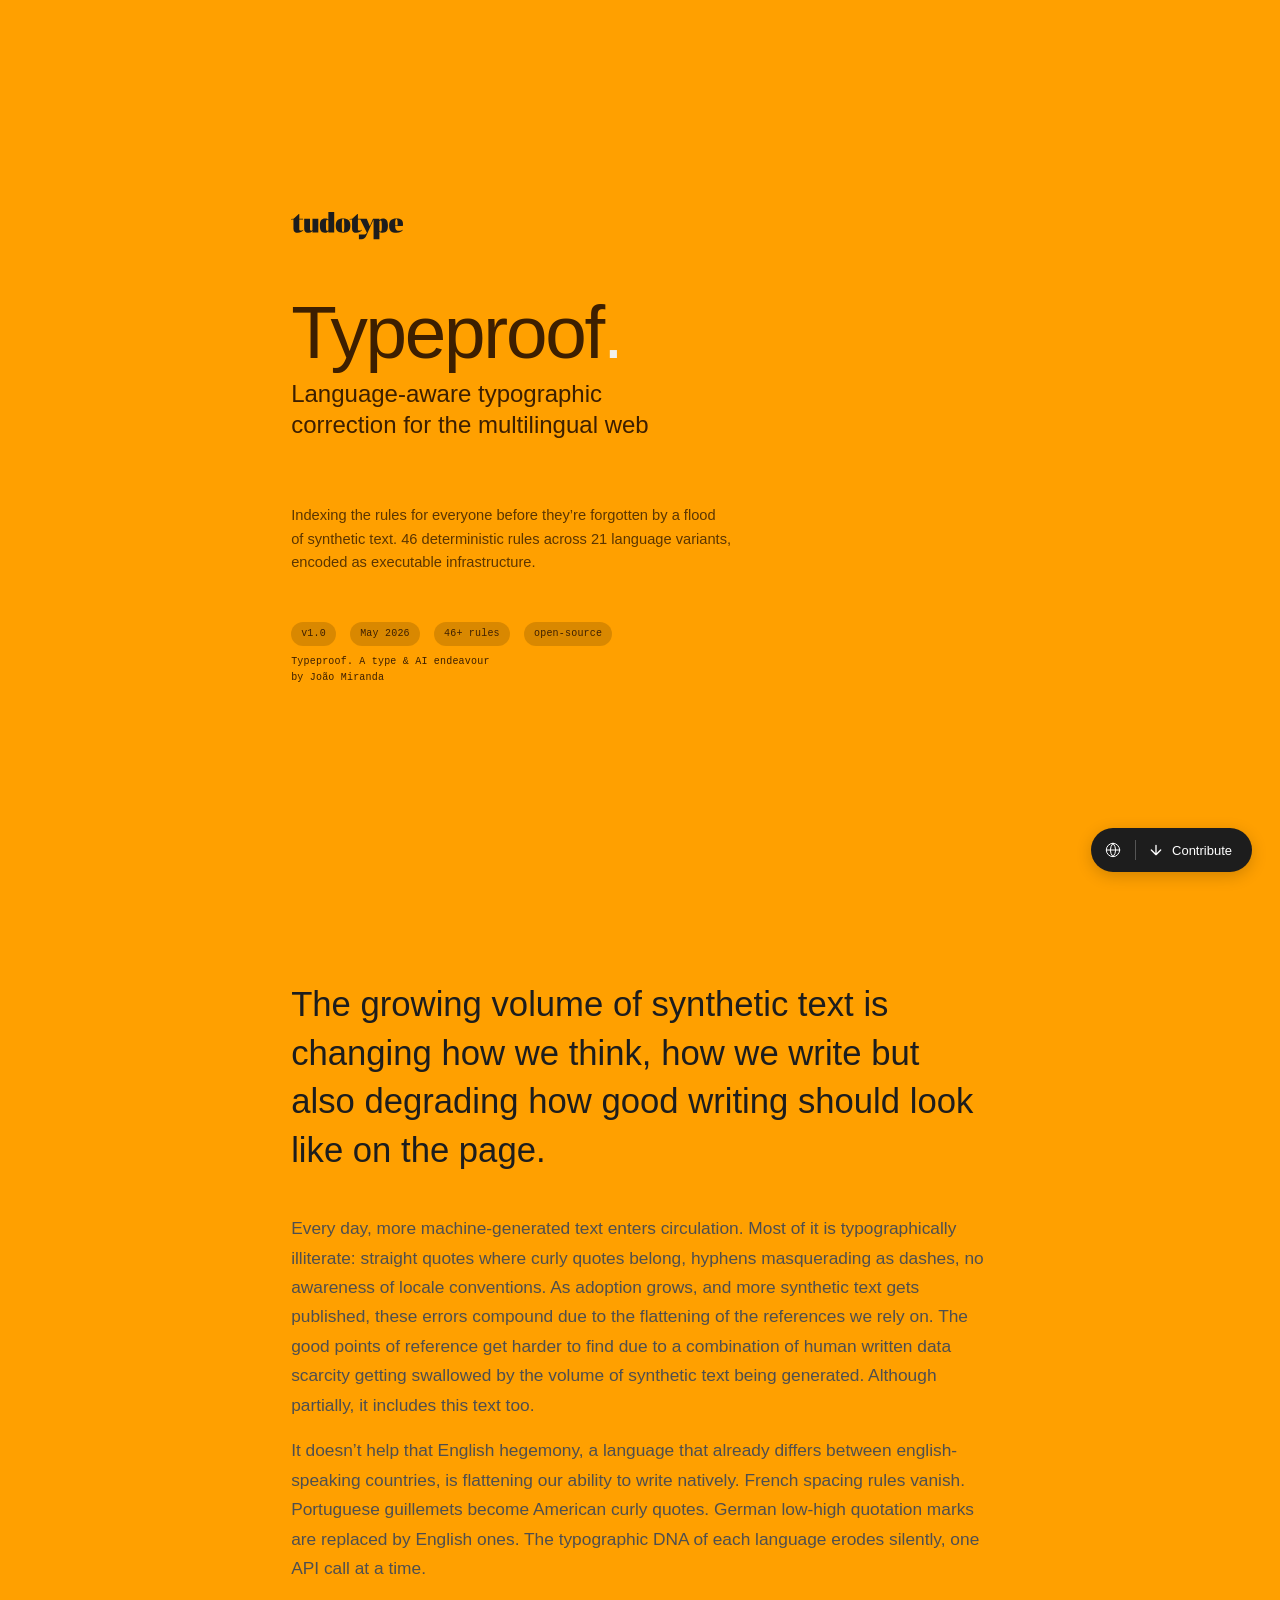
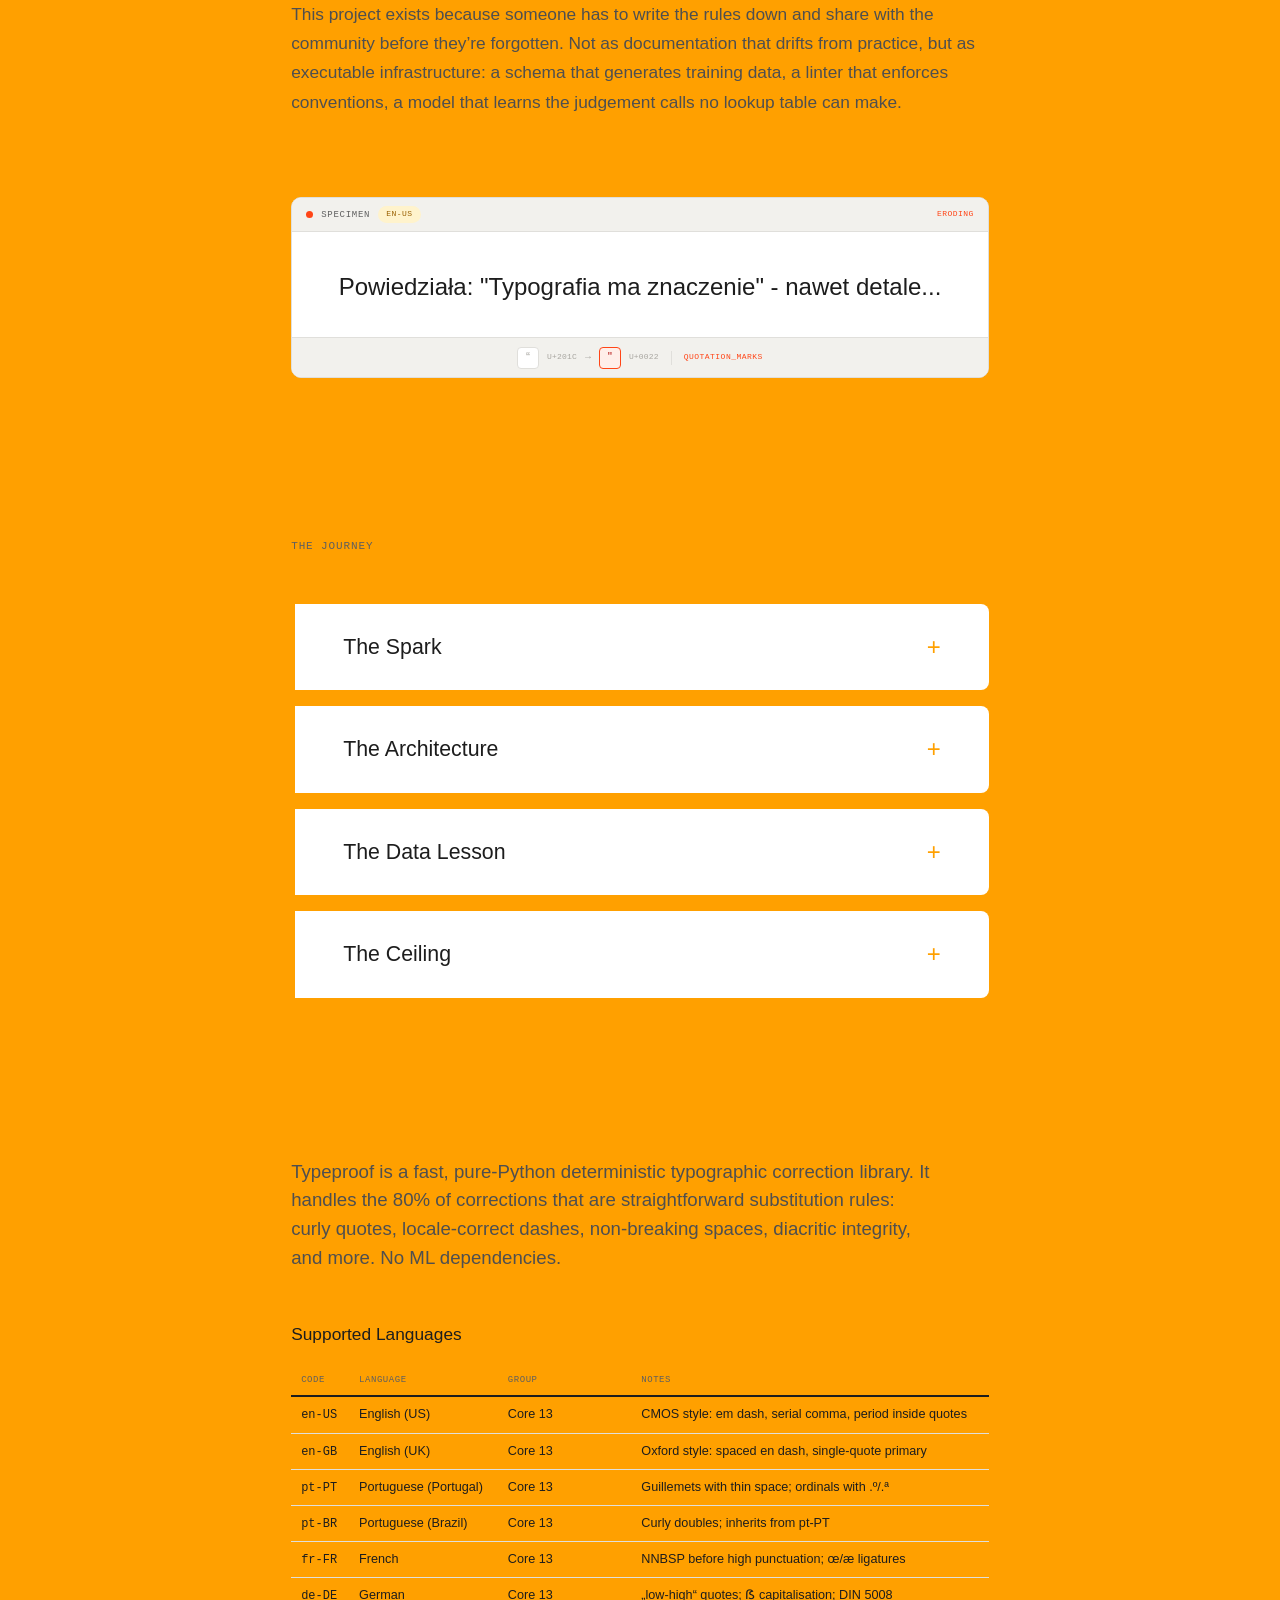
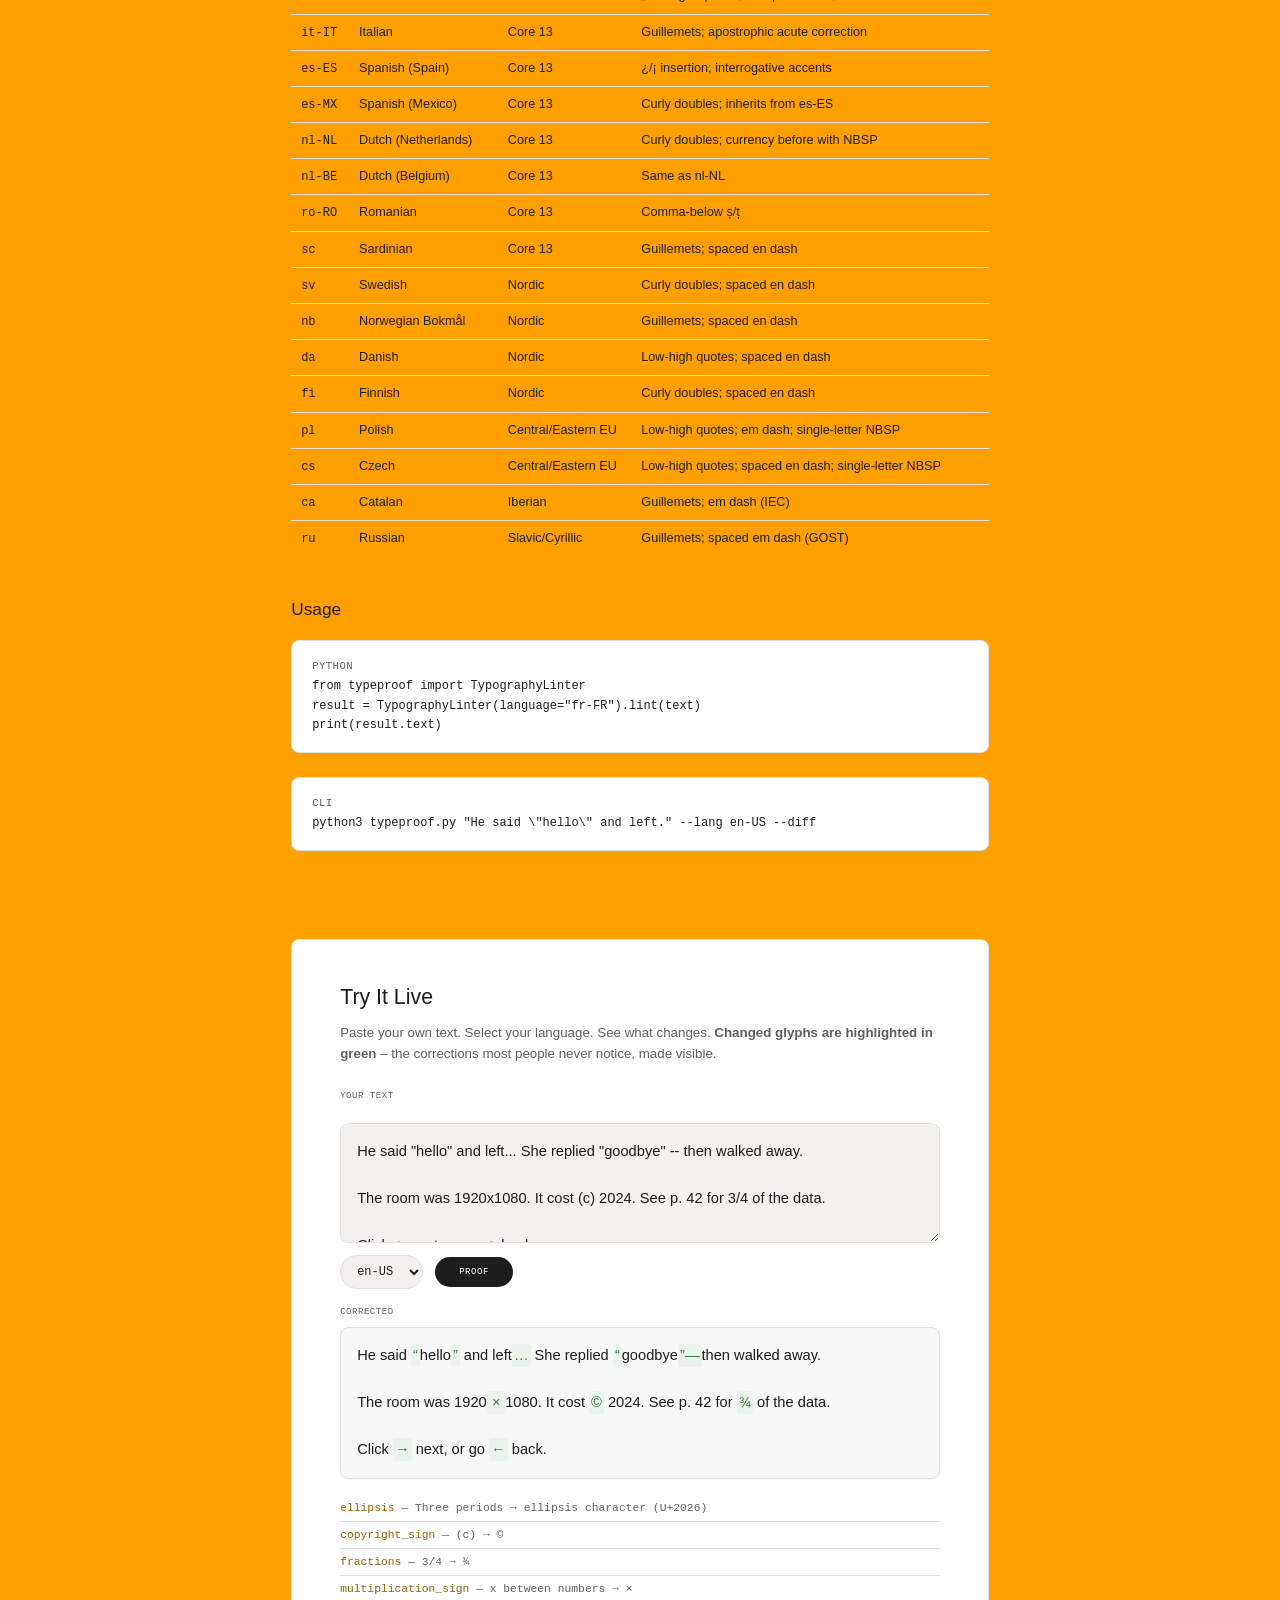
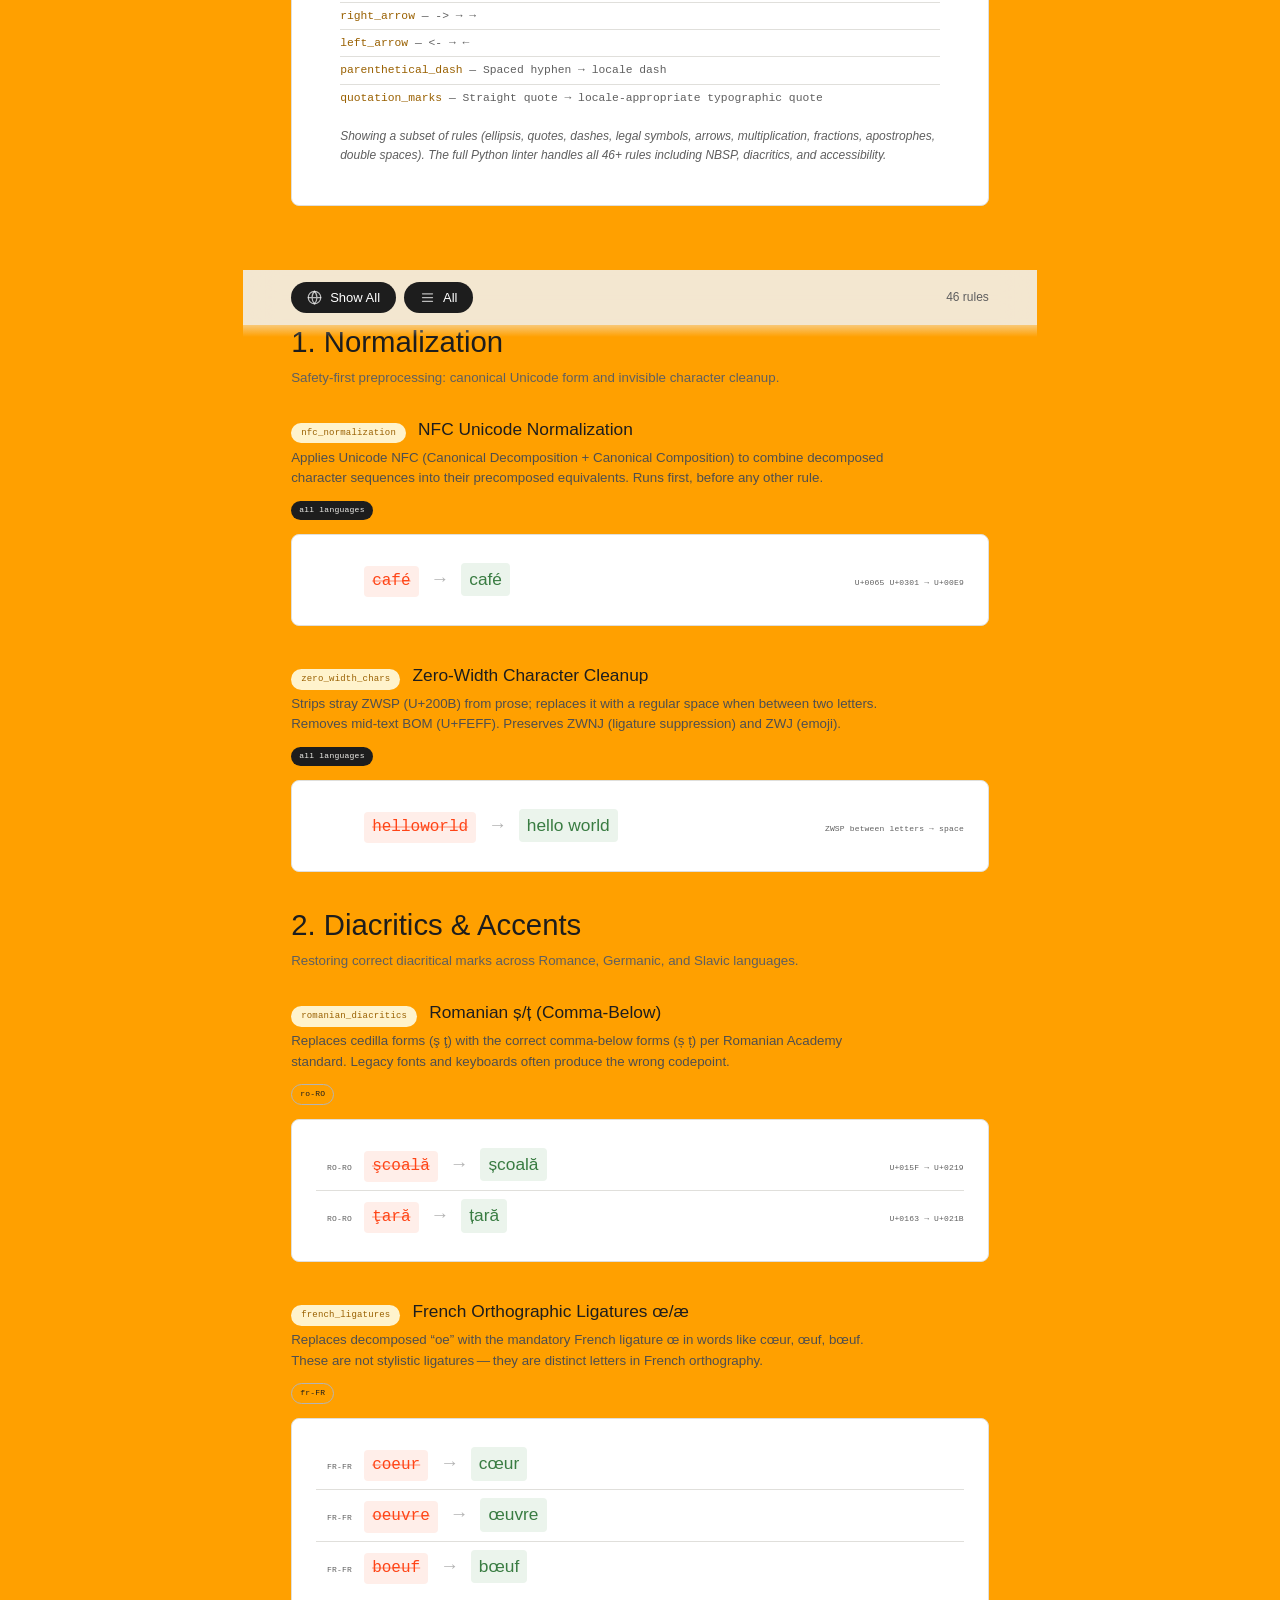
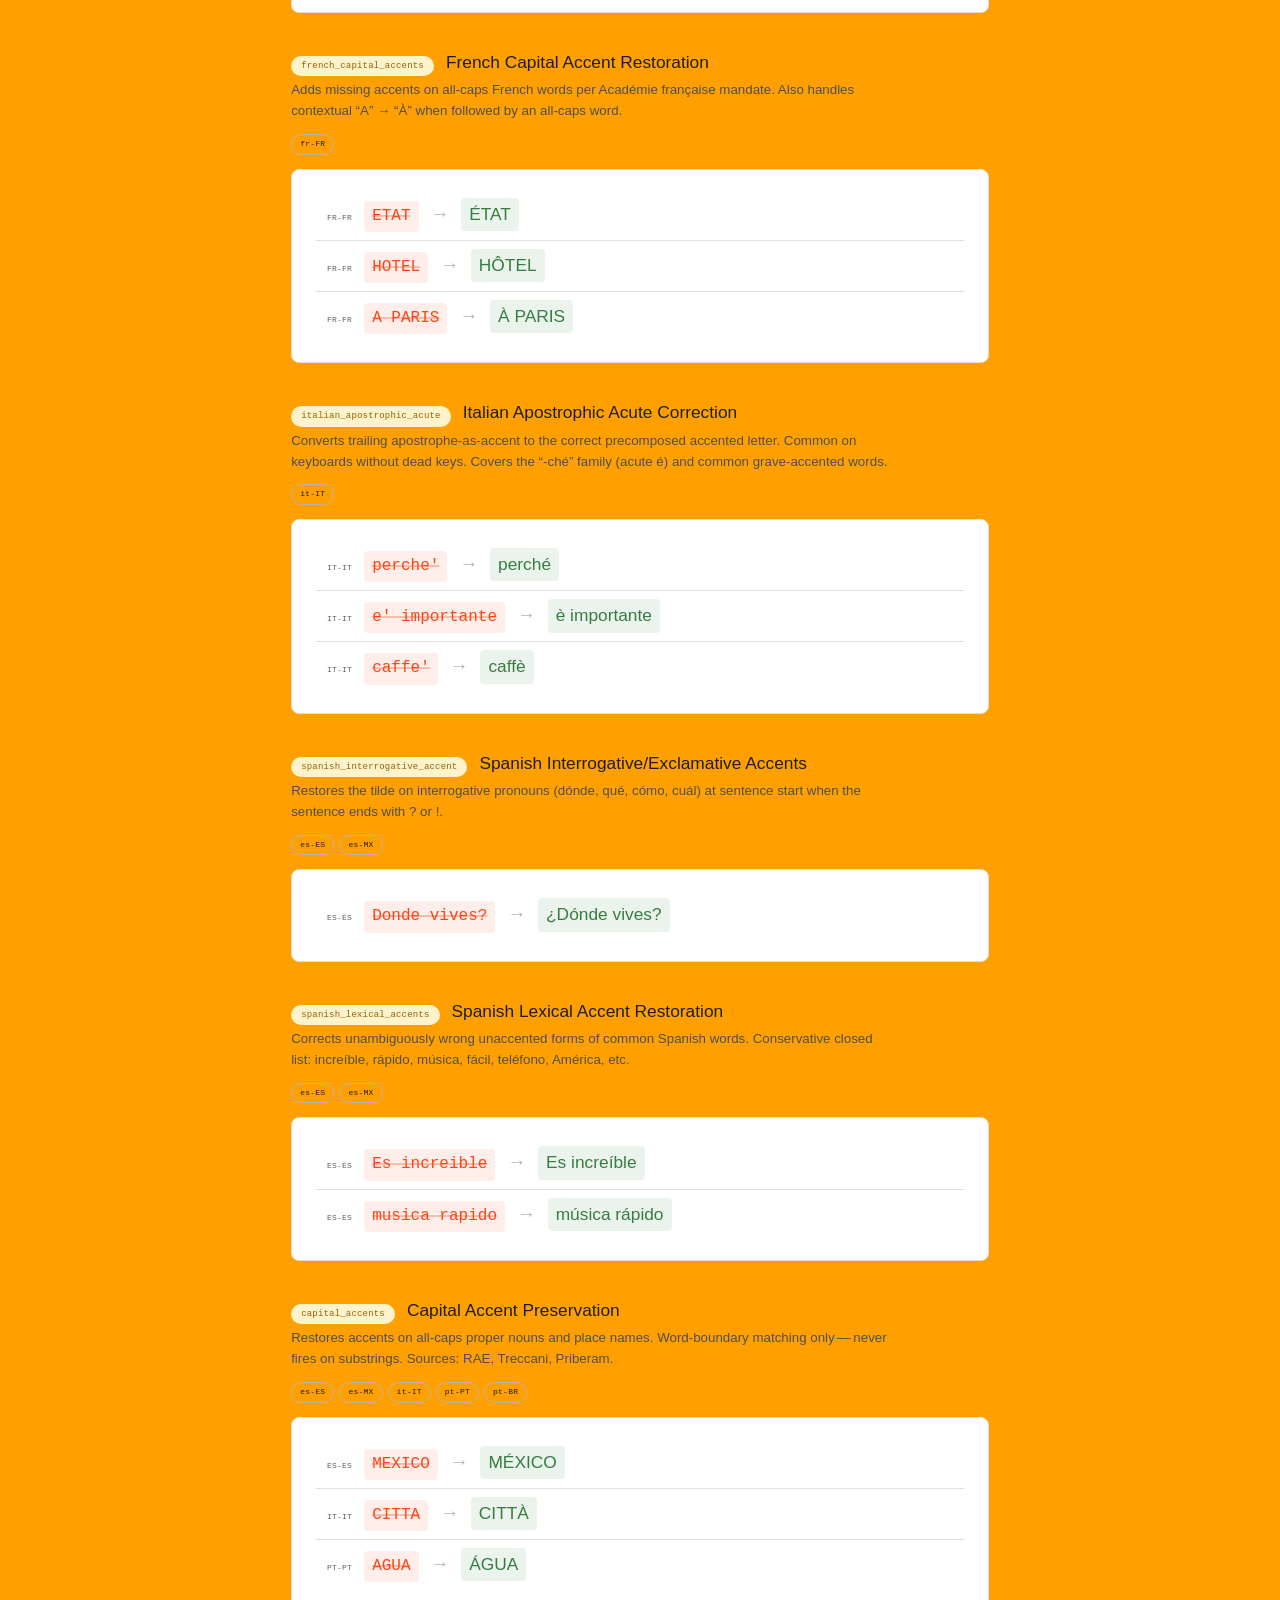
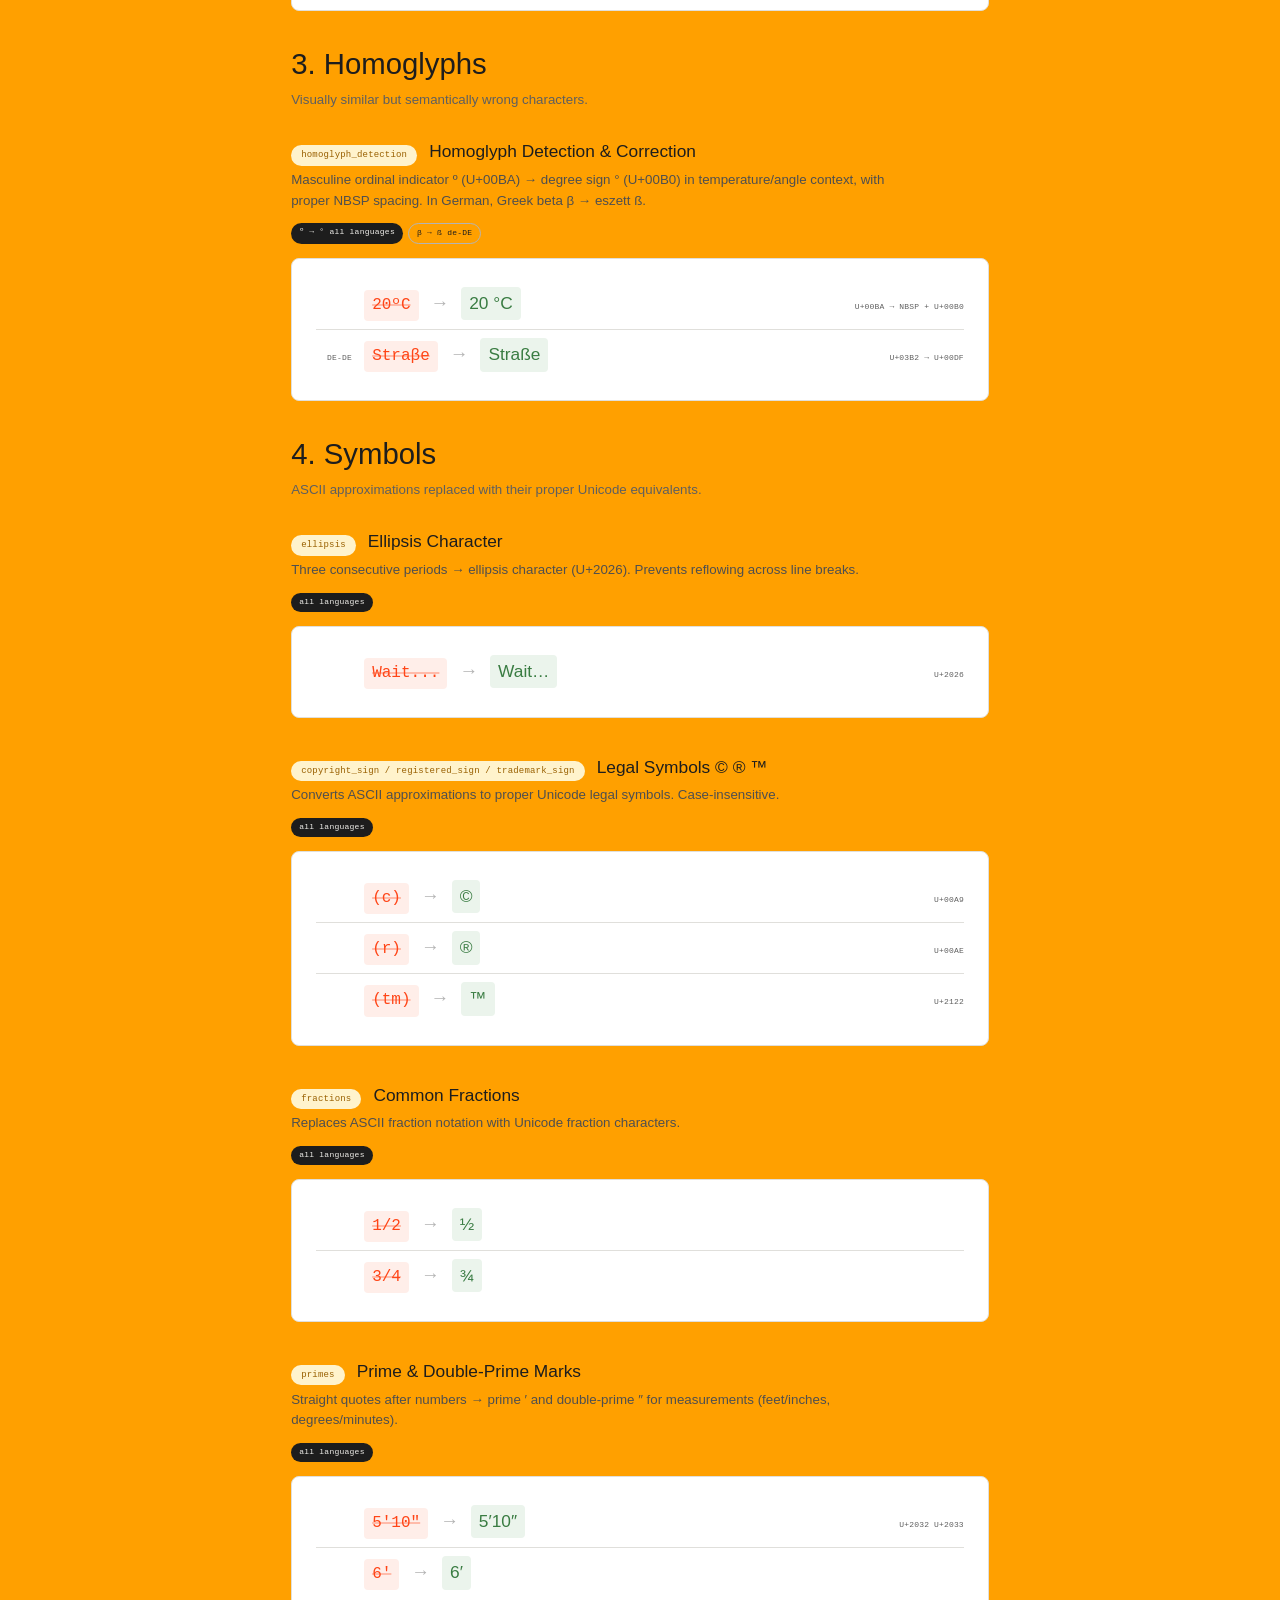
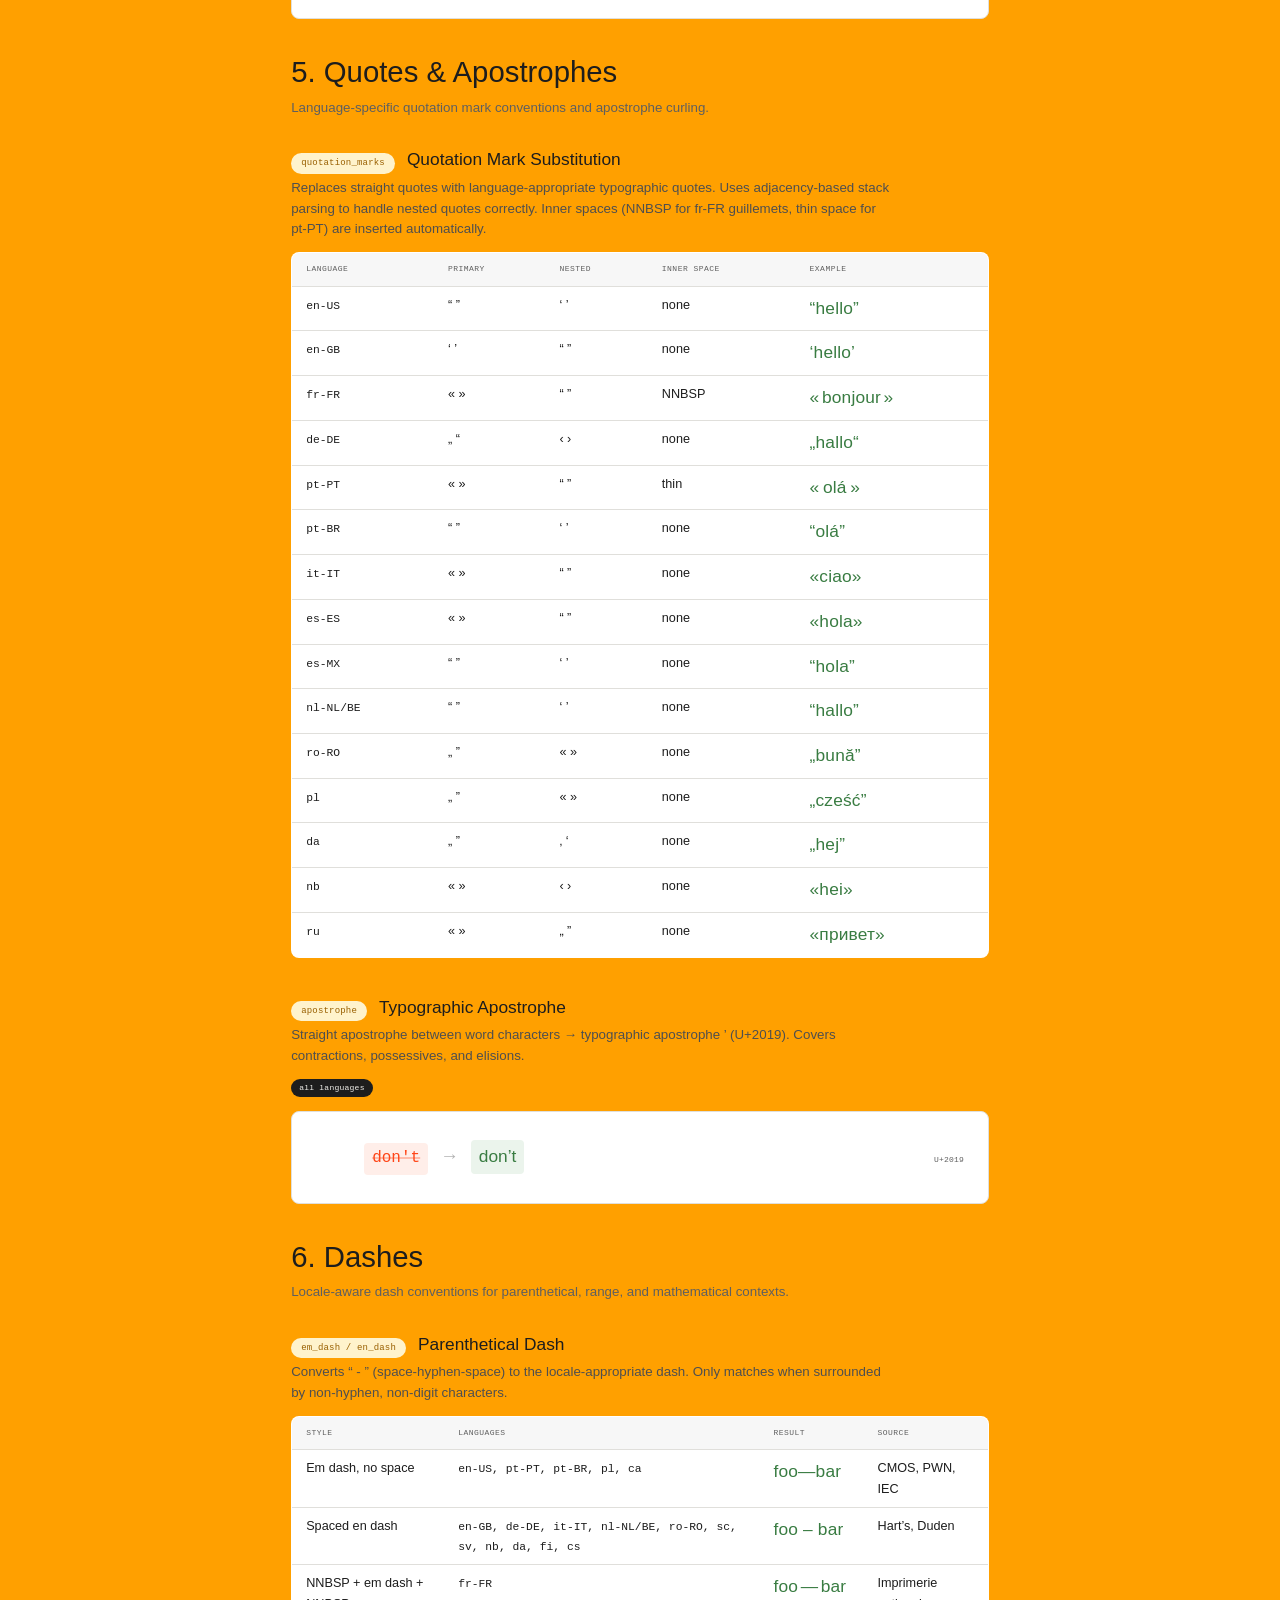
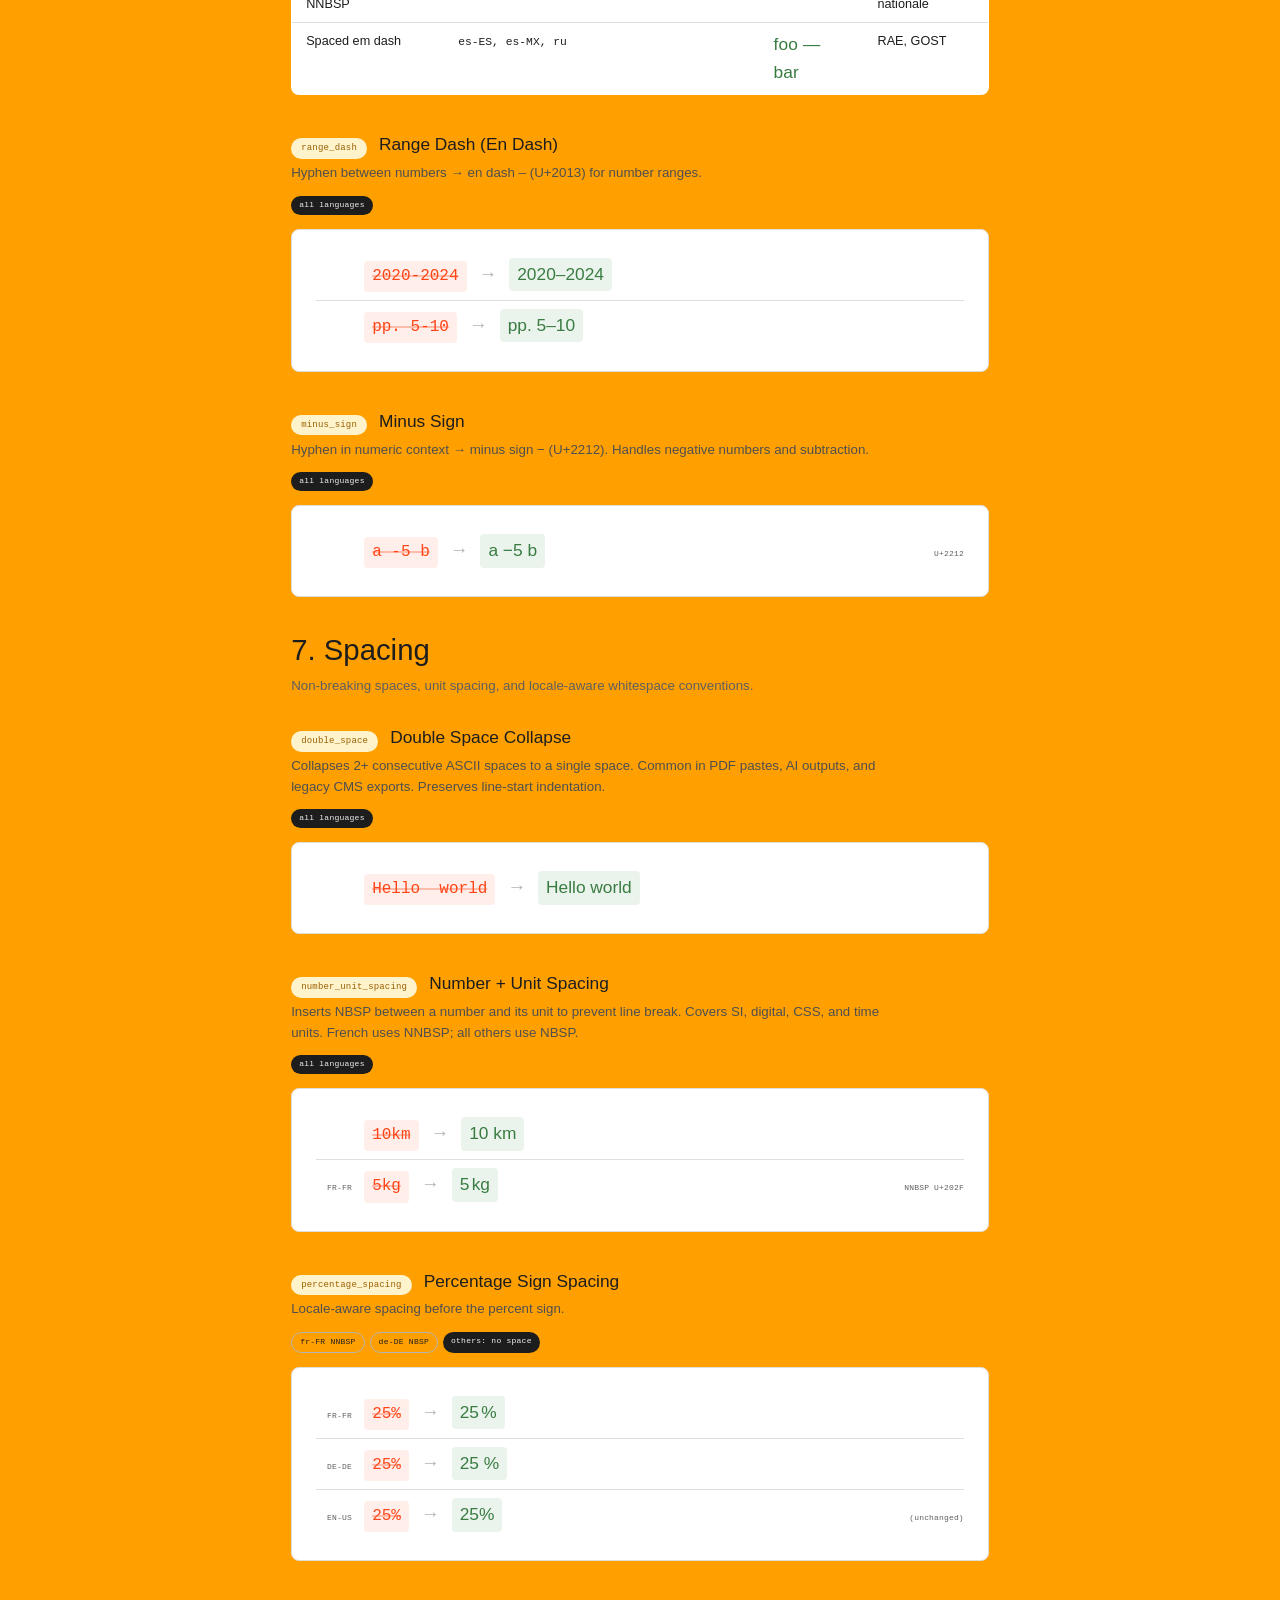
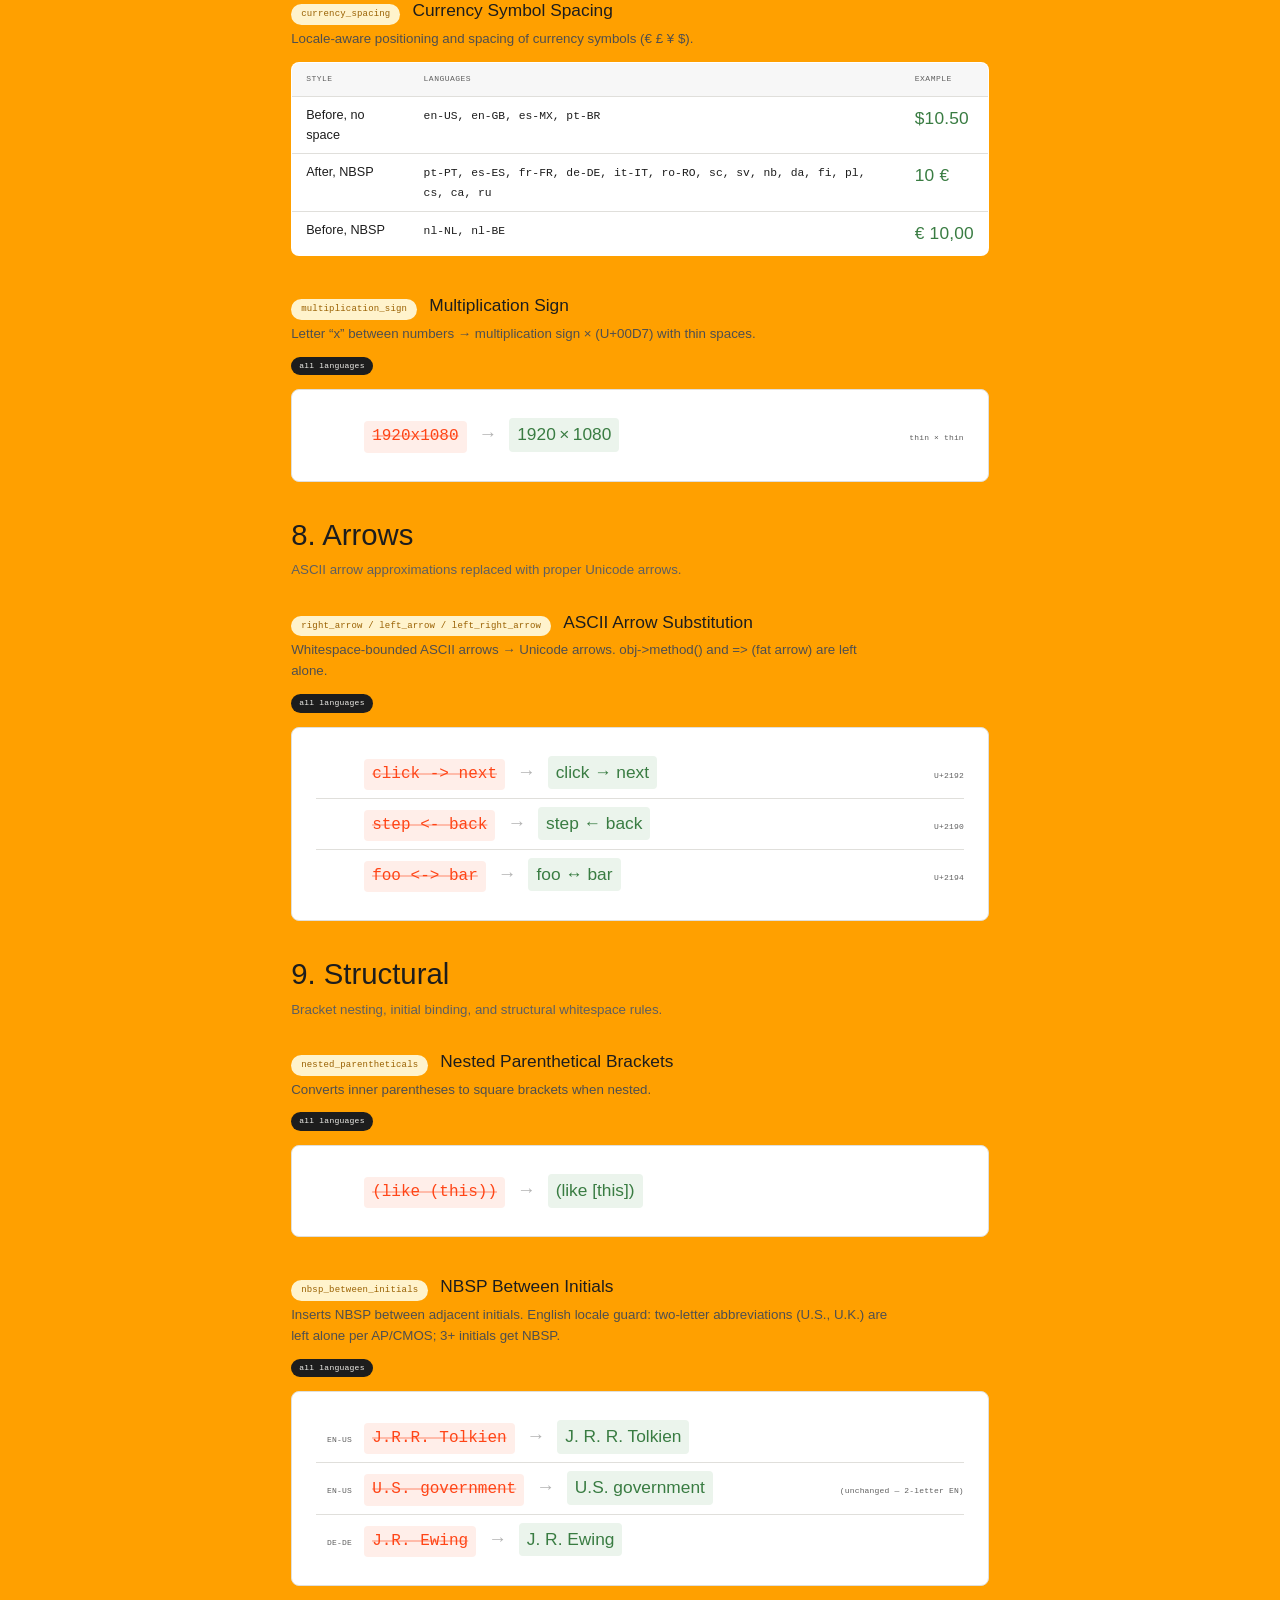
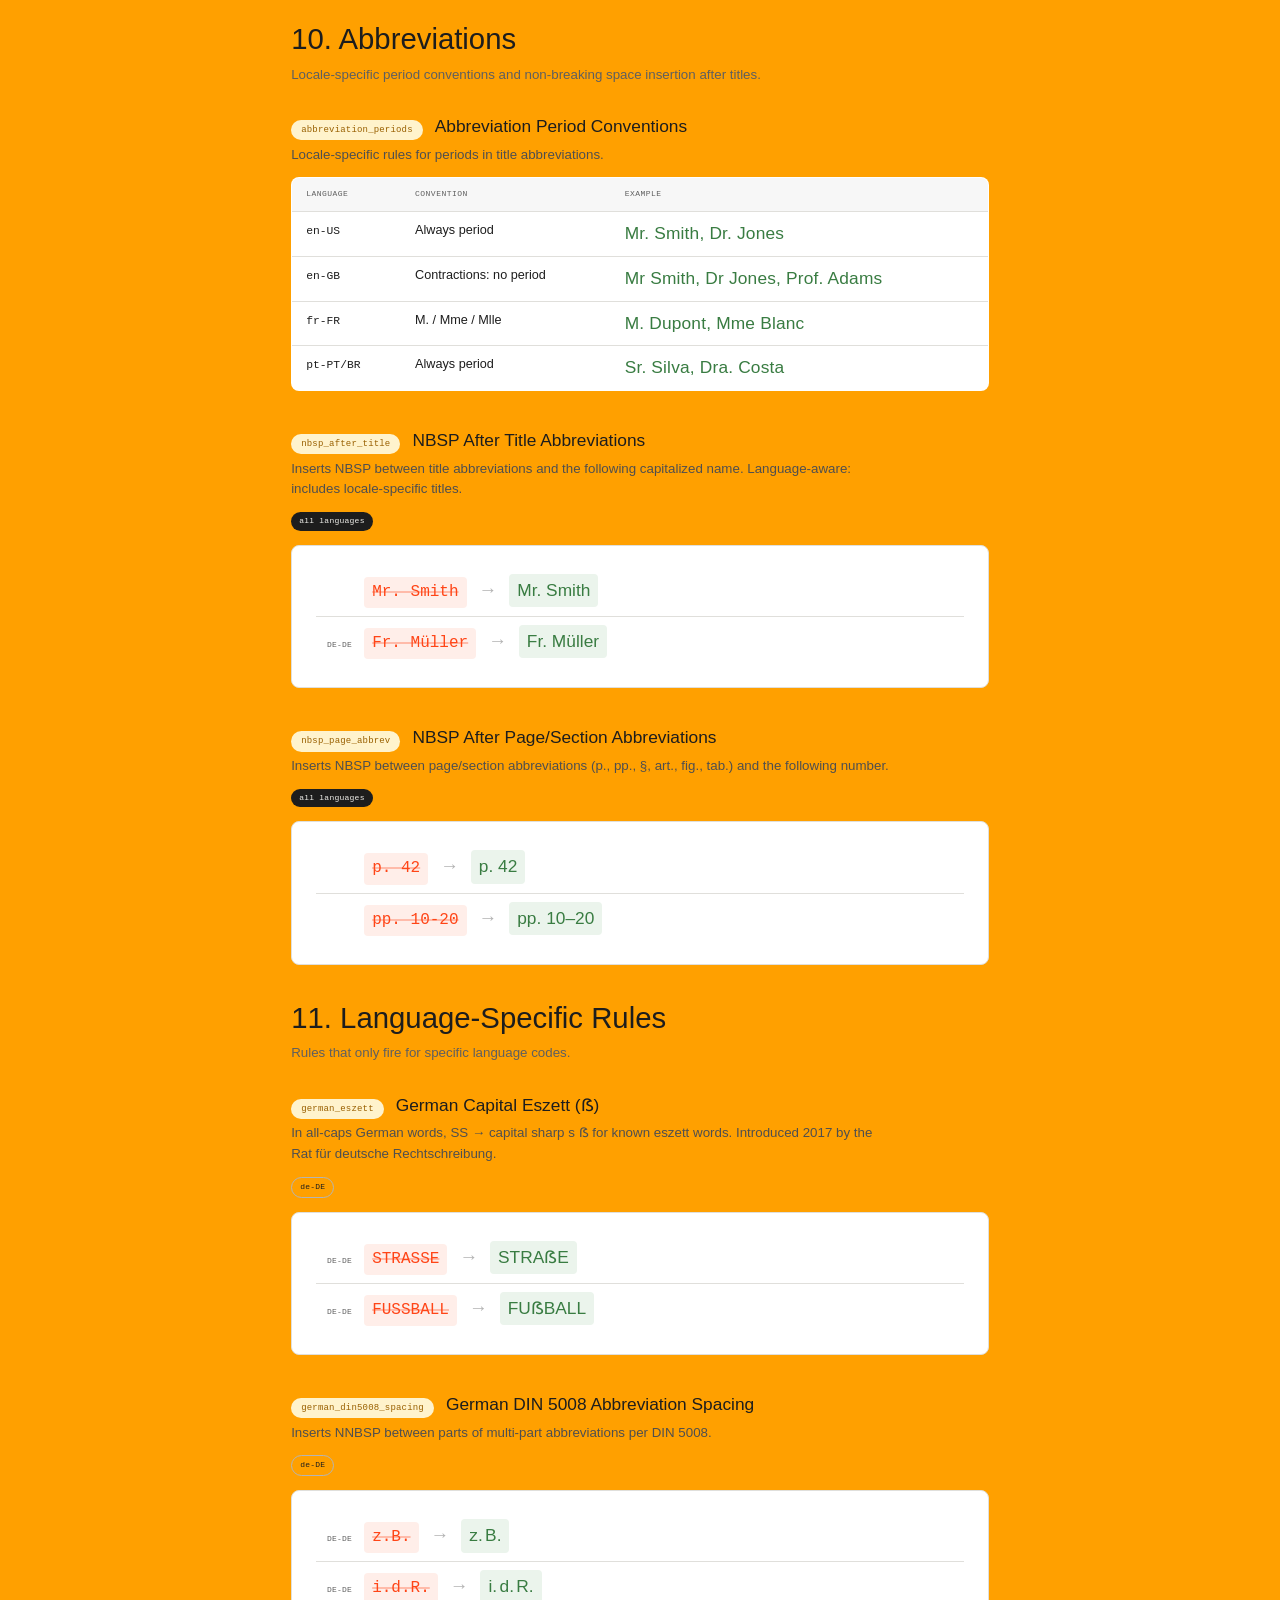
==== commit 5e3420f1: "docs: inline all translations, remove hardcoded <br> from subtitles Embed all 10 language translatio" ====
--- a/docs/index.html
+++ b/docs/index.html
@@ -103,6 +103,7 @@
     line-height: 1.3;
     max-width: 520px;
     margin-bottom: 64px;
+    text-wrap: balance;
   }
   .cover-meta {
     font-family: var(--mono);
@@ -347,7 +348,7 @@
     text-transform: uppercase;
     padding-top: 4px;
   }
-  .raw {
+  .example-row .raw {
     font-family: var(--mono);
     font-size: 12pt;
     color: var(--red);
@@ -359,13 +360,13 @@
     text-decoration-thickness: 1.5px;
     justify-self: end;
   }
-  .arrow {
+  .example-row .arrow {
     font-family: var(--sans);
     color: var(--border);
     font-size: 14pt;
     text-align: center;
   }
-  .correct {
+  .example-row .correct {
     font-family: var(--sans);
     font-size: 13pt;
     color: var(--green);
@@ -402,7 +403,7 @@
     min-width: 36px;
     flex-shrink: 0;
   }
-  .raw, .correct {
+  .example-row .raw, .example-row .correct {
     flex-shrink: 0;
   }
   .unicode-note {
@@ -468,14 +469,14 @@
   .dark-zone {
     background: var(--ink);
     color: rgba(255,255,255,0.85);
-    margin-top: var(--section-gap);
+    margin-top: 0;
     position: relative;
     left: 50%;
     right: 50%;
     margin-left: -50vw;
     margin-right: -50vw;
     width: 100vw;
-    padding: 48px 48px 32px;
+    padding: 60px 48px 32px;
   }
   .author-section {
     max-width: 800px;
@@ -544,6 +545,7 @@
   .footer {
     margin-top: 48px;
     max-width: 800px;
+    padding-left: 68px;
   }
   .footer-right {
     font-family: var(--mono);
@@ -626,7 +628,6 @@
   .floating-cta .pill-contribute {
     display: flex;
     align-items: center;
-    gap: 8px;
     cursor: pointer;
     padding: 6px 14px 6px 6px;
     border: none;
@@ -637,11 +638,20 @@
     font-weight: 500;
     border-radius: var(--radius-pill);
     transition: background 0.2s;
+    white-space: nowrap;
   }
   .floating-cta .pill-contribute:hover {
     background: rgba(255,255,255,0.1);
   }
-  .floating-cta .pill-contribute svg {
+  .pill-state {
+    display: flex;
+    align-items: center;
+    gap: 8px;
+  }
+  .pill-state svg {
+    flex-shrink: 0;
+  }
+  .pill-state-contribute svg {
     width: 16px;
     height: 16px;
     fill: none;
@@ -650,41 +660,98 @@
     stroke-linecap: round;
     stroke-linejoin: round;
   }
+  .floating-dropdown {
+    display: none;
+    position: absolute;
+    bottom: calc(100% + 8px);
+    right: 0;
+    background: var(--ink);
+    border-radius: 12px;
+    padding: 8px;
+    gap: 4px;
+    flex-wrap: wrap;
+    min-width: 200px;
+    box-shadow: 0 8px 32px rgba(0,0,0,0.2);
+    z-index: 910;
+    animation: langDropUp 0.15s ease;
+  }
+  .floating-dropdown.open {
+    display: flex;
+  }
+  .floating-dropdown .cta-pill {
+    font-family: var(--mono);
+    font-size: 9px;
+    font-weight: 500;
+    letter-spacing: 0.03em;
+    padding: 6px 14px;
+    border-radius: var(--radius-pill);
+    border: 1px solid rgba(255,255,255,0.12);
+    background: transparent;
+    color: rgba(255,255,255,0.7);
+    cursor: pointer;
+    text-decoration: none;
+    white-space: nowrap;
+    transition: all 0.15s;
+    display: inline-flex;
+    align-items: center;
+    gap: 8px;
+  }
+  .floating-dropdown .cta-pill:hover {
+    background: rgba(255,255,255,0.1);
+    border-color: rgba(255,255,255,0.3);
+    color: #fff;
+  }
+  .floating-dropdown .cta-pill svg {
+    width: 14px;
+    height: 14px;
+    flex-shrink: 0;
+  }
   .lang-selector {
     display: none;
-    align-items: center;
+    position: absolute;
+    bottom: calc(100% + 8px);
+    right: 0;
+    background: var(--ink);
+    border-radius: 12px;
+    padding: 8px;
     gap: 4px;
-    padding: 0 4px;
-    animation: langFadeIn 0.2s ease;
+    flex-wrap: wrap;
+    min-width: 200px;
+    max-width: 320px;
+    box-shadow: 0 8px 32px rgba(0,0,0,0.2);
+    z-index: 910;
+    animation: langDropUp 0.15s ease;
   }
   .lang-selector.open {
     display: flex;
   }
   .lang-pill {
     font-family: var(--mono);
-    font-size: 10px;
+    font-size: 9px;
     font-weight: 500;
-    letter-spacing: 0.02em;
-    padding: 4px 8px;
+    letter-spacing: 0.03em;
+    padding: 5px 12px;
     border-radius: var(--radius-pill);
-    border: 1px solid rgba(255,255,255,0.2);
+    border: 1px solid rgba(255,255,255,0.12);
     background: transparent;
+    color: rgba(255,255,255,0.7);
+    cursor: pointer;
+    transition: background 0.15s, border-color 0.15s, color 0.15s;
+    white-space: nowrap;
+  }
+  .lang-pill:hover {
+    background: rgba(255,255,255,0.1);
+    border-color: rgba(255,255,255,0.3);
     color: #fff;
-    cursor: pointer;
-    transition: background 0.15s, border-color 0.15s;
-    white-space: nowrap;
-  }
-  .lang-pill:hover {
-    background: rgba(255,255,255,0.15);
-    border-color: rgba(255,255,255,0.4);
   }
   .lang-pill.active {
-    background: rgba(255,255,255,0.25);
-    border-color: rgba(255,255,255,0.5);
-  }
-  @keyframes langFadeIn {
-    from { opacity: 0; transform: translateX(-8px); }
-    to { opacity: 1; transform: translateX(0); }
+    background: var(--amber);
+    border-color: var(--amber);
+    color: #fff;
+  }
+  @keyframes langDropUp {
+    from { opacity: 0; transform: translateY(6px); }
+    to { opacity: 1; transform: translateY(0); }
   }
   @media print {
     .lang-toggle, .pill-divider, .lang-selector { display: none !important; }
@@ -776,7 +843,7 @@
 
     /* Filter bar — 15px outer, compact pills */
     .filter-bar { padding: 8px 16px; gap: 6px; }
-    .filter-toggle { font-size: 10px; padding: 10px 14px; min-height: 44px; }
+    .filter-toggle { font-size: 13px; padding: 10px 14px; min-height: 44px; }
     .filter-pill { font-size: 11px; padding: 8px 14px; min-height: 36px; }
     .filter-dropdown { min-width: 160px; max-width: calc(100vw - 32px); }
     .filter-count { font-size: 10px; }
@@ -798,7 +865,7 @@
       font-size: 16px;
     }
     .example-row .arrow { display: none; }
-    .raw, .correct {
+    .example-row .raw, .example-row .correct {
       font-size: 16px;
       display: block;
       padding: 8px 10px;
@@ -807,9 +874,9 @@
       overflow-wrap: break-word;
       max-width: 100%;
     }
-    .raw { order: 1; }
-    .correct { order: 2; }
-    .correct::before { content: '\2192\00a0'; color: var(--border); }
+    .example-row .raw { order: 1; }
+    .example-row .correct { order: 2; }
+    .example-row .correct::before { content: '\2192\00a0'; color: var(--border); }
     .unicode-note { order: 3; margin-left: 0; font-size: 11px; }
     .example-lang { text-align: left; padding-top: 0; font-size: 11px; }
 
@@ -828,10 +895,11 @@
     .cta-section { padding: 25px 15px; }
     .cta-heading { font-size: 27px; }
     .cta-body { font-size: 16px; }
-    .cta-buttons { flex-direction: column; }
-    .cta-btn { justify-content: center; min-height: 44px; padding: 14px 20px; }
+    .cta-toggle { font-size: 13px; padding: 10px 16px 10px 12px; min-height: 44px; }
+    .cta-pill { font-size: 10px; padding: 8px 14px; min-height: 36px; }
     .install-card { padding: 15px; }
-    .install-card pre { font-size: 14px; white-space: pre-wrap; overflow-wrap: break-word; word-break: break-all; }
+    .install-card pre { font-size: 14px; white-space: pre-wrap; overflow-wrap: anywhere; }
+    .install-copy { font-size: 10px; padding: 6px 12px; }
 
     /* Dark zone */
     .dark-zone { padding: 24px 16px 24px; }
@@ -843,7 +911,7 @@
     .author-role { font-size: 11px; }
 
     /* Footer */
-    .footer { margin-top: 32px; }
+    .footer { margin-top: 32px; padding-left: 0; }
     .footer-right { font-size: 11px; }
 
     /* Code snippets */
@@ -1023,7 +1091,9 @@
   .filter-pill:focus-visible,
   .filter-toggle:focus-visible,
   .lang-pill:focus-visible,
-  .pill-contribute:focus-visible {
+  .pill-contribute:focus-visible,
+  .cta-toggle:focus-visible,
+  .cta-pill:focus-visible {
     outline: 2px solid var(--amber);
     outline-offset: 2px;
   }
@@ -1121,34 +1191,34 @@
   }
 
   .filter-toggle {
-    font-family: var(--mono);
-    font-size: 9px;
+    font-family: var(--sans);
+    font-size: 13px;
     font-weight: 500;
-    letter-spacing: 0.03em;
-    padding: 7px 14px;
+    padding: 8px 16px;
     border-radius: var(--radius-pill);
     border: none;
     background: var(--ink);
-    color: #fff;
+    color: rgba(255,255,255,0.7);
     cursor: pointer;
     white-space: nowrap;
-    display: flex;
+    display: inline-flex;
     align-items: center;
-    gap: 6px;
+    gap: 8px;
     transition: background 0.15s;
   }
   .filter-toggle:hover { background: #333; }
-  .filter-toggle .ft-label {
-    text-transform: uppercase;
-    letter-spacing: 0.06em;
-  }
-  .filter-toggle .ft-divider {
-    width: 1px;
-    height: 12px;
-    background: rgba(255,255,255,0.25);
+  .filter-toggle svg {
+    width: 15px;
+    height: 15px;
+    flex-shrink: 0;
+    fill: none;
+    stroke: currentColor;
+    stroke-width: 2;
+    stroke-linecap: round;
+    stroke-linejoin: round;
   }
   .filter-toggle .ft-value {
-    color: rgba(255,255,255,0.7);
+    color: #fff;
   }
   .filter-toggle.has-selection .ft-value {
     color: var(--amber);
@@ -1198,8 +1268,8 @@
   }
 
   .filter-count {
-    font-family: var(--mono);
-    font-size: 9px;
+    font-family: var(--sans);
+    font-size: 12px;
     color: var(--ink-muted);
     margin-left: auto;
   }
@@ -1283,15 +1353,17 @@
     gap: 8px;
   }
   .erosion-dot {
-    width: 6px;
-    height: 6px;
-    min-width: 6px;
-    min-height: 6px;
+    width: 7px;
+    height: 7px;
+    min-width: 7px;
+    min-height: 7px;
+    max-width: 7px;
+    max-height: 7px;
     border-radius: 50%;
     transition: background 0.4s ease;
     background: var(--green);
     flex-shrink: 0;
-    aspect-ratio: 1;
+    flex-grow: 0;
   }
   .erosion-dot.eroding { background: var(--red); }
   .erosion-dot.restoring { background: var(--amber); }
@@ -1487,8 +1559,7 @@
      ================================================================ */
 
   .cta-section {
-    padding: 80px 48px;
-    border-top: 2px solid var(--ink);
+    padding: 80px 48px 48px;
     margin-top: var(--section-gap);
   }
   .cta-eyebrow {
@@ -1508,6 +1579,7 @@
     color: var(--ink);
     max-width: 800px;
     margin-bottom: 24px;
+    text-wrap: balance;
   }
   .cta-body {
     font-family: var(--text);
@@ -1518,37 +1590,65 @@
     margin-bottom: 40px;
   }
   .cta-body p { margin-bottom: 12px; }
-  .cta-buttons {
-    display: flex;
-    flex-wrap: wrap;
-    gap: 12px;
+  .cta-actions {
+    position: relative;
+    display: inline-block;
     margin-bottom: 40px;
   }
-  .cta-btn {
+  .cta-toggle {
+    font-family: var(--sans);
+    font-size: 13px;
+    font-weight: 500;
+    padding: 10px 18px 10px 14px;
+    border-radius: var(--radius-pill);
+    border: none;
+    background: var(--ink);
+    color: #fff;
+    cursor: pointer;
+    white-space: nowrap;
     display: inline-flex;
     align-items: center;
     gap: 8px;
+    transition: background 0.15s;
+  }
+  .cta-toggle:hover { background: #333; }
+  .cta-toggle svg { flex-shrink: 0; }
+  .cta-dropdown {
+    display: none;
+    position: absolute;
+    top: calc(100% + 6px);
+    left: 0;
+    background: var(--ink);
+    border-radius: 12px;
+    padding: 8px;
+    gap: 4px;
+    flex-wrap: wrap;
+    min-width: 200px;
+    box-shadow: 0 8px 32px rgba(0,0,0,0.2);
+    z-index: 110;
+  }
+  .cta-actions.open .cta-dropdown { display: flex; }
+  .cta-pill {
     font-family: var(--mono);
-    font-size: 10px;
+    font-size: 9px;
     font-weight: 500;
-    letter-spacing: 0.04em;
+    letter-spacing: 0.03em;
+    padding: 6px 14px;
+    border-radius: var(--radius-pill);
+    border: 1px solid rgba(255,255,255,0.15);
+    background: transparent;
+    color: rgba(255,255,255,0.7);
+    cursor: pointer;
+    text-decoration: none;
+    white-space: nowrap;
     text-transform: uppercase;
-    padding: 12px 24px;
-    border-radius: var(--radius-pill);
-    text-decoration: none;
-    transition: all 0.2s;
-  }
-  .cta-btn-primary {
-    background: var(--ink);
-    color: var(--surface);
-  }
-  .cta-btn-primary:hover { background: #333; }
-  .cta-btn-secondary {
-    background: transparent;
-    color: var(--ink);
-    border: 1px solid var(--border);
-  }
-  .cta-btn-secondary:hover { border-color: var(--amber); color: var(--amber-dark); }
+    transition: all 0.15s;
+    display: inline-flex;
+    align-items: center;
+    gap: 6px;
+  }
+  .cta-pill:hover { border-color: var(--amber); color: #fff; }
+  .cta-pill svg { width: 14px; height: 14px; flex-shrink: 0; }
 
   /* Install snippet */
   .install-card {
@@ -1567,16 +1667,39 @@
     color: var(--ink-muted);
     margin-bottom: 12px;
   }
-  .install-card pre {
+  .install-snippet {
+    position: relative;
+    margin-bottom: 12px;
+  }
+  .install-snippet + .install-snippet { margin-top: 0; }
+  .install-snippet pre {
     font-family: var(--mono);
     font-size: 9.5pt;
     line-height: 1.7;
     color: var(--ink);
-    margin-bottom: 12px;
     overflow-x: auto;
     white-space: pre;
-  }
-  .install-card pre + pre { margin-top: 0; }
+    margin: 0;
+  }
+  .install-copy {
+    position: absolute;
+    top: 0;
+    right: 0;
+    font-family: var(--mono);
+    font-size: 8px;
+    font-weight: 500;
+    letter-spacing: 0.06em;
+    text-transform: uppercase;
+    padding: 4px 10px;
+    border: 1px solid var(--border-light);
+    border-radius: var(--radius-pill);
+    background: var(--surface);
+    color: var(--ink-muted);
+    cursor: pointer;
+    transition: all 0.2s;
+  }
+  .install-copy:hover { border-color: var(--amber); color: var(--ink); }
+  .install-copy.copied { border-color: var(--green); color: var(--green); }
 
   /* ================================================================
      MOTION & ANIMATION SYSTEM
@@ -1607,6 +1730,7 @@
   .cover-meta span:nth-child(1) { animation-delay: 1800ms; }
   .cover-meta span:nth-child(2) { animation-delay: 1880ms; }
   .cover-meta span:nth-child(3) { animation-delay: 1960ms; }
+  .cover-meta span:nth-child(4) { animation-delay: 2040ms; }
 
   /* --- Premise: Word reveal --- */
   .premise-lead .word {
@@ -1701,7 +1825,7 @@
 <section class="cover" aria-label="Cover">
   <div class="cover-logo"><svg width="88" height="22" viewBox="0 0 88 22" fill="none" xmlns="http://www.w3.org/2000/svg" aria-hidden="true"><path d="M83.061 16.3436C85.4069 16.3436 86.7513 15.7372 87.8851 14.2083L87.595 13.9182C86.8569 14.5245 86.2245 14.7879 84.7216 14.7879C82.4311 14.7879 81.875 13.4696 81.875 10.8342V9.04187C81.875 6.32695 82.1652 5.56218 82.8237 5.56218C83.4822 5.56218 83.7723 6.32568 83.7723 9.04187C83.7723 9.59542 83.7723 10.2546 83.7195 10.8342L84.9322 10.5441H81.1866L81.2394 11.0976H87.8565C88.4889 6.85379 87.0656 5.06079 82.9007 5.06079C78.7885 5.06079 77.1012 6.69536 77.1012 10.7547C77.1037 14.7351 78.8172 16.3436 83.061 16.3436ZM70.3556 15.2893C69.8809 15.2893 69.6703 14.9992 69.1696 14.3406L69.4597 14.8942V6.77551L69.1696 7.53903C69.6703 6.87986 69.8815 6.58973 70.3556 6.58973C71.1464 6.58973 71.357 7.43341 71.357 10.9653C71.357 14.4431 71.1464 15.2887 70.3556 15.2887V15.2893ZM64.8729 21.405H69.4597V15.5005C70.0133 16.1069 70.8041 16.3442 71.9901 16.3442C74.9951 16.3442 76.1551 14.7364 76.1551 10.7032C76.1551 6.66991 74.9691 5.06207 72.3063 5.06207C70.4612 5.06207 69.4858 6.19525 68.2203 7.75091L69.4591 6.5121V5.27333H64.8723L64.8729 21.405ZM51.4027 16.3436C52.2567 16.3498 53.1002 16.1549 53.8649 15.7748C54.6297 15.3947 55.2943 14.84 55.805 14.1555L55.5676 13.8653C55.0321 14.3285 54.3514 14.5896 53.6436 14.6034C52.8801 14.6034 52.5619 14.2605 52.5619 13.3907V5.79887H56.0677V5.27139H52.5619V1.60719H52.1668L48.1075 5.27139L46.0511 5.5348V5.79821H47.9739V13.0999C47.9739 15.421 49.4252 16.3436 51.402 16.3436H51.4027ZM40.9114 15.8689C40.1479 15.8689 39.9628 14.8674 39.9628 10.7025C39.9628 6.27414 40.1473 5.53608 40.9114 5.53608C41.6756 5.53608 41.8601 6.27414 41.8601 10.7025C41.8601 14.8674 41.6749 15.8689 40.9114 15.8689ZM40.9114 16.3436C44.9975 16.3436 46.6581 14.7357 46.6581 10.7025C46.6581 6.66925 44.9975 5.06145 40.9114 5.06145C36.8254 5.06145 35.1647 6.66925 35.1647 10.7025C35.1647 14.7357 36.8254 16.3436 40.9114 16.3436ZM26.5186 16.3436C28.3638 16.3436 29.3391 15.2098 30.6047 13.6547L29.3659 14.8936V16.1323H33.9527V0H29.3659V5.9045C28.8123 5.29814 28.0215 5.06079 26.8355 5.06079C23.8304 5.06079 22.6705 6.66863 22.6705 10.7019C22.6705 14.7351 23.8559 16.3436 26.5186 16.3436ZM28.4694 14.8165C27.6785 14.8165 27.4679 13.9729 27.4679 10.441C27.4679 6.96129 27.6785 6.11762 28.4694 6.11762C28.944 6.11762 29.1546 6.40777 29.6554 7.0663L29.3652 6.51276V14.6314L29.6554 13.8679C29.1546 14.5245 28.9434 14.8146 28.4688 14.8146L28.4694 14.8165ZM13.7864 16.3436C16.1851 16.3436 16.7915 14.9203 17.6613 13.6815L16.8704 14.4195V16.133H21.4572V5.27267H16.8704V14.2617L17.1338 13.7082C16.5014 14.6047 16.1323 14.7097 15.8155 14.7097C15.2358 14.7097 14.919 14.3667 14.919 13.628V5.27205H10.3589V13.0745C10.3596 15.421 11.8096 16.3436 13.7864 16.3436ZM5.35094 16.3436C6.20494 16.3498 7.04843 16.155 7.8132 15.7749C8.57797 15.3948 9.24255 14.84 9.75321 14.1555L9.51588 13.8653C8.98038 14.3285 8.29969 14.5896 7.59184 14.6034C6.82833 14.6034 6.5102 14.2605 6.5102 13.3907V5.79887H9.48916V5.27139H6.51083V1.60719H6.11572L2.05639 5.27139L0 5.53546V5.79887H1.92405V13.1006C1.92405 15.421 3.37217 16.3436 5.35094 16.3436ZM53.3528 21.405H55.4881C57.2015 21.405 58.3614 20.4296 59.1523 18.6634L65.1624 5.27267H64.4244L61.4193 12.2842L62.1313 11.4934L59.4953 5.27267H54.2232L59.9165 16.9245L60.1799 15.2899L59.4679 16.5287C59.0225 17.2923 58.6509 17.583 57.8601 17.583H53.3522L53.3528 21.405Z" fill="#1D1D1D"/></svg></div>
   <h1><span class="cover-line cover-line-1">Typeproof<span class="title-accent">.</span></span></h1>
-  <h2 data-i18n="cover_subtitle">Language-aware typographic correction<br>for the multilingual web</h2>
+  <h2 data-i18n="cover_subtitle">Language-aware typographic correction for the multilingual web</h2>
   <p class="cover-desc" data-i18n="cover_desc" style="font-family:var(--text); font-size:11pt; color:#5C3600; max-width:440px; margin-bottom:48px; line-height:1.6;">Indexing the rules for everyone before they&#x2019;re forgotten by a flood of synthetic text. 46 deterministic rules across 21 language variants, encoded as executable infrastructure.</p>
   <div class="cover-meta">
     <span>v1.0</span> <span>May 2026</span> <span>46+ rules</span> <span>open-source</span><br>
@@ -1898,7 +2022,7 @@
             <option value="ca">ca</option>
             <option value="ru">ru</option>
           </select>
-          <button class="demo-btn" id="demo-btn" onclick="runDemo()" data-i18n="demo_btn">Lint</button>
+          <button class="demo-btn" id="demo-btn" onclick="runDemo()" data-i18n="demo_btn">Proof</button>
         </div>
       </div>
       <div>
@@ -1918,34 +2042,32 @@
 <div class="filter-bar" id="filter-bar">
   <div class="filter-group">
     <button class="filter-toggle" id="lang-toggle-filter" aria-haspopup="true" aria-expanded="false" aria-controls="lang-filters">
-      <span class="ft-label">Language</span>
-      <span class="ft-divider"></span>
+      <svg viewBox="0 0 24 24" aria-hidden="true"><circle cx="12" cy="12" r="10"/><path d="M2 12h20M12 2a15.3 15.3 0 0 1 4 10 15.3 15.3 0 0 1-4 10 15.3 15.3 0 0 1-4-10A15.3 15.3 0 0 1 12 2z"/></svg>
       <span class="ft-value" id="lang-value">Show All</span>
     </button>
     <div class="filter-dropdown" id="lang-filters" role="group" aria-label="Language filter">
       <button class="filter-pill active" data-lang="all" data-i18n="filter_show_all">Show All</button>
-      <button class="filter-pill" data-lang="universal">Universal</button>
-      <button class="filter-pill" data-lang="en-US">en-US</button>
-      <button class="filter-pill" data-lang="en-GB">en-GB</button>
-      <button class="filter-pill" data-lang="fr-FR">fr-FR</button>
-      <button class="filter-pill" data-lang="de-DE">de-DE</button>
-      <button class="filter-pill" data-lang="pt-PT">pt-PT</button>
-      <button class="filter-pill" data-lang="pt-BR">pt-BR</button>
-      <button class="filter-pill" data-lang="it-IT">it-IT</button>
-      <button class="filter-pill" data-lang="es-ES">es-ES</button>
-      <button class="filter-pill" data-lang="es-MX">es-MX</button>
-      <button class="filter-pill" data-lang="nl-NL">nl-NL</button>
-      <button class="filter-pill" data-lang="ro-RO">ro-RO</button>
-      <button class="filter-pill" data-lang="pl">pl</button>
-      <button class="filter-pill" data-lang="sv">sv</button>
-      <button class="filter-pill" data-lang="da">da</button>
-      <button class="filter-pill" data-lang="ru">ru</button>
+      <button class="filter-pill" data-lang="universal">&#x1F310; Universal</button>
+      <button class="filter-pill" data-lang="en-US">&#x1F1FA;&#x1F1F8; en-US</button>
+      <button class="filter-pill" data-lang="en-GB">&#x1F1EC;&#x1F1E7; en-GB</button>
+      <button class="filter-pill" data-lang="fr-FR">&#x1F1EB;&#x1F1F7; fr-FR</button>
+      <button class="filter-pill" data-lang="de-DE">&#x1F1E9;&#x1F1EA; de-DE</button>
+      <button class="filter-pill" data-lang="pt-PT">&#x1F1F5;&#x1F1F9; pt-PT</button>
+      <button class="filter-pill" data-lang="pt-BR">&#x1F1E7;&#x1F1F7; pt-BR</button>
+      <button class="filter-pill" data-lang="it-IT">&#x1F1EE;&#x1F1F9; it-IT</button>
+      <button class="filter-pill" data-lang="es-ES">&#x1F1EA;&#x1F1F8; es-ES</button>
+      <button class="filter-pill" data-lang="es-MX">&#x1F1F2;&#x1F1FD; es-MX</button>
+      <button class="filter-pill" data-lang="nl-NL">&#x1F1F3;&#x1F1F1; nl-NL</button>
+      <button class="filter-pill" data-lang="ro-RO">&#x1F1F7;&#x1F1F4; ro-RO</button>
+      <button class="filter-pill" data-lang="pl">&#x1F1F5;&#x1F1F1; pl</button>
+      <button class="filter-pill" data-lang="sv">&#x1F1F8;&#x1F1EA; sv</button>
+      <button class="filter-pill" data-lang="da">&#x1F1E9;&#x1F1F0; da</button>
+      <button class="filter-pill" data-lang="ru">&#x1F1F7;&#x1F1FA; ru</button>
     </div>
   </div>
   <div class="filter-group">
     <button class="filter-toggle" id="cat-toggle-filter" aria-haspopup="true" aria-expanded="false" aria-controls="cat-filters">
-      <span class="ft-label">Category</span>
-      <span class="ft-divider"></span>
+      <svg viewBox="0 0 24 24" aria-hidden="true"><path d="M4 6h16M4 12h16M4 18h16"/></svg>
       <span class="ft-value" id="cat-value">All</span>
     </button>
     <div class="filter-dropdown" id="cat-filters" role="group" aria-label="Category filter">
@@ -3178,22 +3300,36 @@
     <p data-i18n="cta_p2">This is where Typeproof can &#x2013; and should &#x2013; scale. Extend the schema to new languages. Catch conventions I got wrong. Add the rules that only a native would know to look for. The YAML schema is designed for exactly this: auditable, extensible, open.</p>
   </div>
 
-  <div class="cta-buttons">
-    <a href="https://github.com/tudotype/typeproof" class="cta-btn cta-btn-primary" target="_blank" data-i18n="cta_btn_github">View on GitHub</a>
-    <a href="https://github.com/tudotype/typeproof/issues" class="cta-btn cta-btn-secondary" target="_blank" data-i18n="cta_btn_issues">Report an Issue</a>
-    <a href="https://github.com/tudotype/typeproof/fork" class="cta-btn cta-btn-secondary" target="_blank" data-i18n="cta_btn_fork">Fork &amp; Contribute</a>
+  <div class="cta-actions" id="cta-actions">
+    <button class="cta-toggle" id="cta-toggle" aria-haspopup="true" aria-expanded="false" aria-controls="cta-dropdown">
+      <svg viewBox="0 0 16 16" width="15" height="15" fill="currentColor" aria-hidden="true"><path d="M8 0C3.58 0 0 3.58 0 8c0 3.54 2.29 6.53 5.47 7.59.4.07.55-.17.55-.38 0-.19-.01-.82-.01-1.49-2.01.37-2.53-.49-2.69-.94-.09-.23-.48-.94-.82-1.13-.28-.15-.68-.52-.01-.53.63-.01 1.08.58 1.23.82.72 1.21 1.87.87 2.33.66.07-.52.28-.87.51-1.07-1.78-.2-3.64-.89-3.64-3.95 0-.87.31-1.59.82-2.15-.08-.2-.36-1.02.08-2.12 0 0 .67-.21 2.2.82.64-.18 1.32-.27 2-.27.68 0 1.36.09 2 .27 1.53-1.04 2.2-.82 2.2-.82.44 1.1.16 1.92.08 2.12.51.56.82 1.27.82 2.15 0 3.07-1.87 3.75-3.65 3.95.29.25.54.73.54 1.48 0 1.07-.01 1.93-.01 2.2 0 .21.15.46.55.38A8.01 8.01 0 0016 8c0-4.42-3.58-8-8-8z"/></svg>
+      <span data-i18n="cta_btn_github">View on GitHub</span>
+    </button>
+    <div class="cta-dropdown" id="cta-dropdown" role="group" aria-label="Contribute actions">
+      <a href="https://github.com/tudotype/typeproof" class="cta-pill" target="_blank"><svg viewBox="0 0 16 16" fill="currentColor" aria-hidden="true"><path d="M8 0C3.58 0 0 3.58 0 8c0 3.54 2.29 6.53 5.47 7.59.4.07.55-.17.55-.38 0-.19-.01-.82-.01-1.49-2.01.37-2.53-.49-2.69-.94-.09-.23-.48-.94-.82-1.13-.28-.15-.68-.52-.01-.53.63-.01 1.08.58 1.23.82.72 1.21 1.87.87 2.33.66.07-.52.28-.87.51-1.07-1.78-.2-3.64-.89-3.64-3.95 0-.87.31-1.59.82-2.15-.08-.2-.36-1.02.08-2.12 0 0 .67-.21 2.2.82.64-.18 1.32-.27 2-.27.68 0 1.36.09 2 .27 1.53-1.04 2.2-.82 2.2-.82.44 1.1.16 1.92.08 2.12.51.56.82 1.27.82 2.15 0 3.07-1.87 3.75-3.65 3.95.29.25.54.73.54 1.48 0 1.07-.01 1.93-.01 2.2 0 .21.15.46.55.38A8.01 8.01 0 0016 8c0-4.42-3.58-8-8-8z"/></svg> <span data-i18n="cta_btn_github">View on GitHub</span></a>
+      <a href="https://github.com/tudotype/typeproof/issues" class="cta-pill" target="_blank"><svg viewBox="0 0 16 16" fill="currentColor" aria-hidden="true"><path d="M8 9.5a1.5 1.5 0 100-3 1.5 1.5 0 000 3z"/><path fill-rule="evenodd" d="M8 0a8 8 0 100 16A8 8 0 008 0zM1.5 8a6.5 6.5 0 1113 0 6.5 6.5 0 01-13 0z"/></svg> <span data-i18n="cta_btn_issues">Report an Issue</span></a>
+      <a href="https://github.com/tudotype/typeproof/fork" class="cta-pill" target="_blank"><svg viewBox="0 0 16 16" fill="currentColor" aria-hidden="true"><path fill-rule="evenodd" d="M5 3.25a.75.75 0 11-1.5 0 .75.75 0 011.5 0zm0 2.122a2.25 2.25 0 10-1.5 0v.878A2.25 2.25 0 005.75 8.5h1.5v2.128a2.251 2.251 0 101.5 0V8.5h1.5a2.25 2.25 0 002.25-2.25v-.878a2.25 2.25 0 10-1.5 0v.878a.75.75 0 01-.75.75h-4.5A.75.75 0 015 6.25v-.878zm3.75 7.378a.75.75 0 11-1.5 0 .75.75 0 011.5 0zm3-8.75a.75.75 0 100-1.5.75.75 0 000 1.5z"/></svg> <span data-i18n="cta_btn_fork">Fork &amp; Contribute</span></a>
+    </div>
   </div>
 
   <div class="install-card" style="margin-bottom: 24px;">
     <h4 data-i18n="cta_install_title">Install</h4>
-    <pre><b>pip</b>
+    <div class="install-snippet">
+      <pre><b>pip</b>
 pip install typeproof</pre>
-    <pre><b>Standalone</b>
+      <button class="install-copy" data-copy="pip install typeproof">Copy</button>
+    </div>
+    <div class="install-snippet">
+      <pre><b>Standalone</b>
 curl -O https://raw.githubusercontent.com/tudotype/typeproof/main/typeproof.py
 python3 typeproof.py "your text" --lang fr-FR</pre>
-    <pre><b>Claude Code Skill</b>
-# Add to your .claude/skills/ directory:
+      <button class="install-copy" data-copy="curl -O https://raw.githubusercontent.com/tudotype/typeproof/main/typeproof.py&#10;python3 typeproof.py &quot;your text&quot; --lang fr-FR">Copy</button>
+    </div>
+    <div class="install-snippet">
+      <pre><b>Claude Code Skill</b>
 curl -O https://raw.githubusercontent.com/tudotype/typeproof/main/skills/typeproof.md</pre>
+      <button class="install-copy" data-copy="curl -O https://raw.githubusercontent.com/tudotype/typeproof/main/skills/typeproof.md">Copy</button>
+    </div>
   </div>
 </section>
 
@@ -3500,12 +3636,21 @@
   let activeLangs = new Set(['all']);
   let activeCat = null;
 
+  const LANG_FLAGS = {
+    'universal': '\u{1F310}', 'en-US': '\u{1F1FA}\u{1F1F8}', 'en-GB': '\u{1F1EC}\u{1F1E7}',
+    'fr-FR': '\u{1F1EB}\u{1F1F7}', 'de-DE': '\u{1F1E9}\u{1F1EA}', 'pt-PT': '\u{1F1F5}\u{1F1F9}',
+    'pt-BR': '\u{1F1E7}\u{1F1F7}', 'it-IT': '\u{1F1EE}\u{1F1F9}', 'es-ES': '\u{1F1EA}\u{1F1F8}',
+    'es-MX': '\u{1F1F2}\u{1F1FD}', 'nl-NL': '\u{1F1F3}\u{1F1F1}', 'ro-RO': '\u{1F1F7}\u{1F1F4}',
+    'pl': '\u{1F1F5}\u{1F1F1}', 'sv': '\u{1F1F8}\u{1F1EA}', 'da': '\u{1F1E9}\u{1F1F0}',
+    'ru': '\u{1F1F7}\u{1F1FA}'
+  };
+
   function updateLabels() {
     if (activeLangs.has('all')) {
       langValue.textContent = 'Show All';
       langToggle.classList.remove('has-selection');
     } else {
-      langValue.textContent = Array.from(activeLangs).join(', ');
+      langValue.textContent = Array.from(activeLangs).map(l => (LANG_FLAGS[l] || '') + ' ' + l).join(', ');
       langToggle.classList.add('has-selection');
     }
     if (activeCat) {
@@ -3654,6 +3799,50 @@
 })();
 
 // ================================================================
+// CTA CONTRIBUTE TOGGLE
+// ================================================================
+(function() {
+  var actions = document.getElementById('cta-actions');
+  var toggle = document.getElementById('cta-toggle');
+  if (!actions || !toggle) return;
+
+  toggle.addEventListener('click', function() {
+    var isOpen = actions.classList.contains('open');
+    actions.classList.toggle('open');
+    toggle.setAttribute('aria-expanded', isOpen ? 'false' : 'true');
+  });
+
+  document.addEventListener('click', function(e) {
+    if (!actions.contains(e.target)) {
+      actions.classList.remove('open');
+      toggle.setAttribute('aria-expanded', 'false');
+    }
+  });
+
+  document.addEventListener('keydown', function(e) {
+    if (e.key === 'Escape') {
+      actions.classList.remove('open');
+      toggle.setAttribute('aria-expanded', 'false');
+    }
+  });
+})();
+
+// ================================================================
+// INSTALL COPY BUTTONS
+document.querySelectorAll('.install-copy').forEach(function(btn) {
+  btn.addEventListener('click', function() {
+    var text = btn.getAttribute('data-copy');
+    navigator.clipboard.writeText(text).then(function() {
+      btn.textContent = 'Copied';
+      btn.classList.add('copied');
+      setTimeout(function() {
+        btn.textContent = 'Copy';
+        btn.classList.remove('copied');
+      }, 2000);
+    });
+  });
+});
+
 // MOTION & ANIMATION SYSTEM
 // ================================================================
 (function() {
@@ -3847,29 +4036,98 @@
 
 <!-- Floating contribute CTA -->
 <div class="floating-cta hidden" id="floating-cta" role="toolbar" aria-label="Page tools">
-  <button class="lang-toggle" id="lang-toggle" aria-label="Change language" title="Change language">
+  <button class="lang-toggle" id="lang-toggle" aria-label="Change language" aria-haspopup="true" aria-expanded="false" title="Change language">
     <svg viewBox="0 0 24 24" aria-hidden="true"><circle cx="12" cy="12" r="10"/><path d="M2 12h20M12 2a15.3 15.3 0 0 1 4 10 15.3 15.3 0 0 1-4 10 15.3 15.3 0 0 1-4-10A15.3 15.3 0 0 1 12 2z"/></svg>
   </button>
   <div class="lang-selector" id="lang-selector"></div>
-  <span class="pill-divider" id="pill-divider"></span>
-  <button class="pill-contribute" id="pill-contribute">
-    <svg viewBox="0 0 24 24" width="16" height="16" fill="none" stroke="currentColor" stroke-width="2" stroke-linecap="round" stroke-linejoin="round" aria-hidden="true"><path d="M12 5v14M5 12l7 7 7-7"/></svg>
-    <span data-i18n="floating_contribute">Contribute</span>
+  <span class="pill-divider"></span>
+  <button class="pill-contribute" id="pill-contribute" aria-haspopup="false" aria-expanded="false">
+    <span class="pill-state pill-state-contribute">
+      <svg viewBox="0 0 24 24" width="16" height="16" fill="none" stroke="currentColor" stroke-width="2" stroke-linecap="round" stroke-linejoin="round" aria-hidden="true"><path d="M12 5v14M5 12l7 7 7-7"/></svg>
+      <span data-i18n="floating_contribute">Contribute</span>
+    </span>
+    <span class="pill-state pill-state-github" style="display:none;">
+      <svg viewBox="0 0 16 16" width="15" height="15" fill="currentColor" aria-hidden="true"><path d="M8 0C3.58 0 0 3.58 0 8c0 3.54 2.29 6.53 5.47 7.59.4.07.55-.17.55-.38 0-.19-.01-.82-.01-1.49-2.01.37-2.53-.49-2.69-.94-.09-.23-.48-.94-.82-1.13-.28-.15-.68-.52-.01-.53.63-.01 1.08.58 1.23.82.72 1.21 1.87.87 2.33.66.07-.52.28-.87.51-1.07-1.78-.2-3.64-.89-3.64-3.95 0-.87.31-1.59.82-2.15-.08-.2-.36-1.02.08-2.12 0 0 .67-.21 2.2.82.64-.18 1.32-.27 2-.27.68 0 1.36.09 2 .27 1.53-1.04 2.2-.82 2.2-.82.44 1.1.16 1.92.08 2.12.51.56.82 1.27.82 2.15 0 3.07-1.87 3.75-3.65 3.95.29.25.54.73.54 1.48 0 1.07-.01 1.93-.01 2.2 0 .21.15.46.55.38A8.01 8.01 0 0016 8c0-4.42-3.58-8-8-8z"/></svg>
+      <span data-i18n="cta_btn_github">View on GitHub</span>
+    </span>
   </button>
+  <div class="floating-dropdown" id="floating-dropdown" role="group" aria-label="Contribute actions">
+    <a href="https://github.com/tudotype/typeproof" class="cta-pill" target="_blank"><svg viewBox="0 0 16 16" fill="currentColor" aria-hidden="true"><path d="M8 0C3.58 0 0 3.58 0 8c0 3.54 2.29 6.53 5.47 7.59.4.07.55-.17.55-.38 0-.19-.01-.82-.01-1.49-2.01.37-2.53-.49-2.69-.94-.09-.23-.48-.94-.82-1.13-.28-.15-.68-.52-.01-.53.63-.01 1.08.58 1.23.82.72 1.21 1.87.87 2.33.66.07-.52.28-.87.51-1.07-1.78-.2-3.64-.89-3.64-3.95 0-.87.31-1.59.82-2.15-.08-.2-.36-1.02.08-2.12 0 0 .67-.21 2.2.82.64-.18 1.32-.27 2-.27.68 0 1.36.09 2 .27 1.53-1.04 2.2-.82 2.2-.82.44 1.1.16 1.92.08 2.12.51.56.82 1.27.82 2.15 0 3.07-1.87 3.75-3.65 3.95.29.25.54.73.54 1.48 0 1.07-.01 1.93-.01 2.2 0 .21.15.46.55.38A8.01 8.01 0 0016 8c0-4.42-3.58-8-8-8z"/></svg> <span data-i18n="cta_btn_github">View on GitHub</span></a>
+    <a href="https://github.com/tudotype/typeproof/issues" class="cta-pill" target="_blank"><svg viewBox="0 0 16 16" fill="currentColor" aria-hidden="true"><path d="M8 9.5a1.5 1.5 0 100-3 1.5 1.5 0 000 3z"/><path fill-rule="evenodd" d="M8 0a8 8 0 100 16A8 8 0 008 0zM1.5 8a6.5 6.5 0 1113 0 6.5 6.5 0 01-13 0z"/></svg> <span data-i18n="cta_btn_issues">Report an Issue</span></a>
+    <a href="https://github.com/tudotype/typeproof/fork" class="cta-pill" target="_blank"><svg viewBox="0 0 16 16" fill="currentColor" aria-hidden="true"><path fill-rule="evenodd" d="M5 3.25a.75.75 0 11-1.5 0 .75.75 0 011.5 0zm0 2.122a2.25 2.25 0 10-1.5 0v.878A2.25 2.25 0 005.75 8.5h1.5v2.128a2.251 2.251 0 101.5 0V8.5h1.5a2.25 2.25 0 002.25-2.25v-.878a2.25 2.25 0 10-1.5 0v.878a.75.75 0 01-.75.75h-4.5A.75.75 0 015 6.25v-.878zm3.75 7.378a.75.75 0 11-1.5 0 .75.75 0 011.5 0zm3-8.75a.75.75 0 100-1.5.75.75 0 000 1.5z"/></svg> <span data-i18n="cta_btn_fork">Fork &amp; Contribute</span></a>
+  </div>
 </div>
 <script>
 (function() {
   var pill = document.getElementById('floating-cta');
   var contributeBtn = document.getElementById('pill-contribute');
+  var dropdown = document.getElementById('floating-dropdown');
+  var stateContribute = pill.querySelector('.pill-state-contribute');
+  var stateGithub = pill.querySelector('.pill-state-github');
   var target = document.getElementById('contribute');
   if (!pill || !target) return;
 
-  contributeBtn.addEventListener('click', function() {
-    target.scrollIntoView({ behavior: 'smooth' });
+  var atCta = false;
+
+  function closeDropdown() {
+    if (dropdown) {
+      dropdown.classList.remove('open');
+      contributeBtn.setAttribute('aria-expanded', 'false');
+    }
+  }
+
+  function flipToGithub() {
+    atCta = true;
+    stateContribute.style.display = 'none';
+    stateGithub.style.display = '';
+    contributeBtn.setAttribute('aria-haspopup', 'true');
+  }
+
+  function flipToContribute() {
+    atCta = false;
+    closeDropdown();
+    stateContribute.style.display = '';
+    stateGithub.style.display = 'none';
+    contributeBtn.setAttribute('aria-haspopup', 'false');
+  }
+
+  contributeBtn.addEventListener('click', function(e) {
+    e.stopPropagation();
+    if (!atCta) {
+      // Phase 1: scroll to CTA section
+      target.scrollIntoView({ behavior: 'smooth' });
+    } else {
+      // Phase 2: toggle GitHub dropdown
+      var isOpen = dropdown.classList.contains('open');
+      if (isOpen) {
+        closeDropdown();
+      } else {
+        dropdown.classList.add('open');
+        contributeBtn.setAttribute('aria-expanded', 'true');
+      }
+    }
   });
 
+  document.addEventListener('click', function(e) {
+    if (dropdown && dropdown.classList.contains('open') && !pill.contains(e.target)) {
+      closeDropdown();
+    }
+  });
+
+  document.addEventListener('keydown', function(e) {
+    if (e.key === 'Escape' && dropdown && dropdown.classList.contains('open')) {
+      closeDropdown();
+      contributeBtn.focus();
+    }
+  });
+
+  // Observe CTA section — flip state instead of hiding
   var io = new IntersectionObserver(function(entries) {
-    pill.classList.toggle('hidden', entries[0].isIntersecting);
+    if (entries[0].isIntersecting) {
+      flipToGithub();
+    } else {
+      flipToContribute();
+    }
   }, { threshold: 0.1 });
   io.observe(target);
 
@@ -3888,12 +4146,17 @@
 <script>
 (function() {
   // ================================================================
+  // INLINE TRANSLATIONS
+  // ================================================================
+  var INLINE_TRANSLATIONS = {"en":{"cover_subtitle":"Language-aware typographic correction for the multilingual web","cover_desc":"Indexing the rules for everyone before they’re forgotten by a flood of synthetic text. 46 deterministic rules across 21 language variants, encoded as executable infrastructure.","cover_meta_text":"Typeproof. A type & AI endeavour by João Miranda","premise_lead":"The growing volume of synthetic text is changing how we think, how we write but also degrading how good writing should look like on the page.","premise_p1":"Every day, more machine-generated text enters circulation. Most of it is typographically illiterate: straight quotes where curly quotes belong, hyphens masquerading as dashes, no awareness of locale conventions. As adoption grows, and more synthetic text gets published, these errors compound due to the flattening of the references we rely on. The good points of reference get harder to find due to a combination of human written data scarcity getting swallowed by the volume of synthetic text being generated. Although partially, it includes this text too.","premise_p2":"It doesn’t help that English hegemony, a language that already differs between english-speaking countries, is flattening our ability to write natively. French spacing rules vanish. Portuguese guillemets become American curly quotes. German low-high quotation marks are replaced by English ones. The typographic DNA of each language erodes silently, one API call at a time.","premise_p3":"This project exists because someone has to write the rules down and share with the community before they’re forgotten. Not as documentation that drifts from practice, but as executable infrastructure: a schema that generates training data, a linter that enforces conventions, a model that learns the judgement calls no lookup table can make.","journey_eyebrow":"The Journey","journey_spark_title":"The Spark","journey_spark_p1":"It started with an internal conversation about the em dash. Pablo Honey triggered a conversation about how it should be used, what the conventions are and whether Automattic should standardise. People from different teams, different countries, different editorial traditions weighed in. Everyone had an opinion about a single character.","journey_spark_p2":"Following that thread meant following the em dash across borders. American English uses it without spaces. British English prefers a spaced en dash. Portuguese uses travessão for dialogue. French uses tiret with non-breaking spaces. The same function – a parenthetical pause – expressed differently in every language WordPress serves.","journey_spark_p3":"No good system existed. Gutenberg did basic smart quotes, English-only. Grammarly and ProWritingAid barely touched typographic correctness. Translation tools carried source-language conventions into target languages. I decided to build the infrastructure as an experiment with ML. The global impact of Automattic products, including its core contributions to WordPress, made this experiment even more relevant, as there’s a great opportunity to do <em>the good thing</em> and promote our open-source ethos to share this widely.","journey_arch_title":"The Architecture","journey_arch_p1":"The key insight was the 80/20 split. Most typographic corrections are deterministic – replacing straight quotes with curly quotes is a lookup operation. But some require genuine judgement: is this dash a parenthetical or a range? Should the colon capitalise what follows? Does this abbreviation need a period in this locale?","journey_arch_p2":"So we built two layers. Layer 1 is a pure-Python lint library: 46+ rules, 21 language variants, zero ML dependencies. It handles the deterministic 80%. Layer 2 is a fine-tuned model trained from a YAML schema that serves as the single source of truth. The schema describes rules; the generator translates them into training examples. When the schema changes, regenerate. The YAML never knows about edge cases; the Python handles them.","journey_arch_p3":"Three layers total: <strong>Lint → Model → Font Gate</strong>. The font gate ensures the corrected output is actually renderable in the target typeface. No missing glyphs. No weird glyph replacements. No tofu.","journey_data_title":"The Data Lesson","journey_data_stat1_label":"v1 exact matches","journey_data_stat2_label":"v2 exact matches","journey_data_p1":"v1 trained on 3,292 pairs including 815 detection and explanation pairs. Those pairs taught the model to <em>explain</em> typography instead of <em>correcting</em> it. The instruction said ‘correct the text’ but the model had learned that output means explanation.","journey_data_p2":"v2 changed three things: added ‘Output only the corrected text, no explanation’ to every instruction, removed the explanation pairs, and increased from 3 to 12 epochs. The result: 1/83 → 22/83 exact matches. The largest single jump in the entire project. The lesson was clear: <strong>data quality beats data quantity</strong>. And it beats model size, architecture, and hyperparameter tuning.","journey_ceiling_title":"The Ceiling","journey_ceiling_stat1_label":"3B ceiling (v3–v4)","journey_ceiling_stat2_label":"7B breakthrough (v5)","journey_ceiling_p1":"Three iterations on Llama 3.2 3B plateaued at 23/83 (27.7%). Rank tuning, epoch tuning, template expansion – nothing moved the needle. The remaining failures clustered around one root cause: invisible Unicode characters. NBSP (U+00A0), NNBSP (U+202F), ZWNJ (U+200C) – characters the tokenizer couldn’t represent at 3B scale.","journey_ceiling_p2":"Switching to Mistral 7B jumped to 42/83 (50.6%). The failure mode wasn’t ‘the model can’t learn’ – it was ‘the tokenizer can’t represent’. The lessons from v1–v4 (data quality, instruction format, correction-only templates) all transferred. The 7B model inherited them at the dataset level and added the one thing 3B couldn’t provide: stable codepoint representations for invisible characters.","overview_intro":"Typeproof is a fast, pure-Python deterministic typographic correction library. It handles the 80% of corrections that are straightforward substitution rules: curly quotes, locale-correct dashes, non-breaking spaces, diacritic integrity, and more. No ML dependencies.","overview_languages_title":"Supported Languages","overview_usage_title":"Usage","demo_title":"Try It Live","demo_subtitle":"Paste your own text. Select your language. See what changes. <strong>Changed glyphs are highlighted in green</strong> – the corrections most people never notice, made visible.","demo_your_text":"Your text","demo_corrected":"Corrected","demo_btn":"Proof","demo_note":"Showing a subset of rules (ellipsis, quotes, dashes, legal symbols, arrows, multiplication, fractions, apostrophes, double spaces). The full Python linter handles all 46+ rules including NBSP, diacritics, and accessibility.","filter_language":"Language","filter_show_all":"Show All","filter_category":"Category","cta_eyebrow":"Open Source","cta_heading":"This work needs native speakers.","cta_p1":"I verified the sources the LLM pulled from. I cross-referenced grammars, style guides, and typographic authorities for every language variant. But there’s nothing like a native to truly validate this kind of work. The rules for your language deserve to be reviewed by someone who grew up writing in it.","cta_p2":"This is where Typeproof can – and should – scale. Extend the schema to new languages. Catch conventions I got wrong. Add the rules that only a native would know to look for. The YAML schema is designed for exactly this: auditable, extensible, open.","cta_btn_github":"View on GitHub","cta_btn_issues":"Report an Issue","cta_btn_fork":"Fork & Contribute","cta_install_title":"Install","author_title":"About the Author","author_role":"Brand Designer at <a href=\"https://automattic.design\" target=\"_blank\" style=\"color:rgba(255,255,255,0.5); text-decoration:none; border-bottom:1px solid rgba(255,255,255,0.2);\">Automattic</a>","author_bio":"João is a Portuguese brand and type designer with over a decade of experience at consultancies including Pentagram, Wolff Olins and R/GA. At <a href=\"https://automattic.design\" target=\"_blank\" style=\"color:rgba(255,255,255,0.5); text-decoration:none; border-bottom:1px solid rgba(255,255,255,0.2);\">Automattic</a>, he shapes the visual identity of WordPress – the platform that powers over 40% of the web. He also founded <a href=\"https://tudotype.com\" target=\"_blank\" style=\"color:rgba(255,255,255,0.5); text-decoration:none; border-bottom:1px solid rgba(255,255,255,0.2);\">tudotype</a>, an independent type foundry.","footer_text":"<span class=\"amber\">46+ rules</span> &middot; 21 language variants &middot; May 2026<br>Set in <a href=\"https://fonts.google.com/specimen/Google+Sans\" target=\"_blank\" style=\"color:rgba(255,255,255,0.4); text-decoration:none; border-bottom:1px solid rgba(255,255,255,0.15);\">Google Sans</a>","floating_contribute":"Contribute"},"fr":{"cover_subtitle":"Correction typographique multilingue pilotée par la langue","cover_desc":"Indexer les règles pour tout le monde avant qu’elles ne soient noyées par un flot de texte synthétique. 46 règles déterministes couvrant 21 variantes linguistiques, encodées comme infrastructure exécutable.","cover_meta_text":"Typeproof. Un projet typographie & IA par João Miranda","premise_lead":"Le volume croissant de texte synthétique change notre façon de penser et d’écrire, mais dégrade aussi l’apparence que devrait avoir un texte bien composé.","premise_p1":"Chaque jour, davantage de texte généré par des machines entre en circulation. La majeure partie est typographiquement analphabète : des guillemets droits là où il faudrait des guillemets typographiques, des traits d’union déguisés en tirets, aucune conscience des conventions locales. À mesure que l’adoption croît et que le texte synthétique est publié, ces erreurs s’accumulent en aplatissant les références sur lesquelles nous nous appuyons. Les bons points de repère deviennent plus difficiles à trouver, submergés par le volume de texte synthétique produit. Bien que partiellement, cela inclut ce texte également.","premise_p2":"L’hégémonie de l’anglais – une langue qui varie déjà entre pays anglophones – n’arrange rien : elle aplatit notre capacité à écrire dans nos langues maternelles. Les règles d’espacement françaises disparaissent. Les guillemets portugais deviennent des « curly quotes » américaines. Les guillemets allemands bas-haut sont remplacés par ceux de l’anglais. L’ADN typographique de chaque langue s’érode silencieusement, un appel d’API à la fois.","premise_p3":"Ce projet existe parce que quelqu’un doit consigner les règles et les partager avec la communauté avant qu’elles ne soient oubliées. Non pas comme de la documentation qui diverge de la pratique, mais comme une infrastructure exécutable : un schéma qui génère des données d’entraînement, un linter qui applique les conventions, un modèle qui apprend les jugements qu’aucune table de correspondance ne peut rendre.","journey_eyebrow":"Le parcours","journey_spark_title":"L’étincelle","journey_spark_p1":"Tout a commencé par une conversation interne sur le tiret cadratin. Pablo Honey a lancé un échange sur la façon de l’utiliser, sur les conventions en vigueur et sur la question de savoir si Automattic devait les standardiser. Des personnes de différentes équipes, différents pays, différentes traditions éditoriales ont donné leur avis. Tout le monde avait une opinion sur un seul caractère.","journey_spark_p2":"Suivre ce fil, c’était suivre le tiret cadratin à travers les frontières. L’anglais américain l’emploie sans espace. L’anglais britannique préfère un tiret demi-cadratin espacé. Le portugais utilise le travessão pour le dialogue. Le français emploie le tiret avec des espaces insécables. La même fonction – une pause incidente – exprimée différemment dans chaque langue que dessert WordPress.","journey_spark_p3":"Aucun bon système n’existait. Gutenberg faisait des guillemets intelligents basiques, uniquement en anglais. Grammarly et ProWritingAid touchaient à peine à la correction typographique. Les outils de traduction importaient les conventions de la langue source dans la langue cible. J’ai décidé de construire l’infrastructure comme une expérience de ML. L’impact mondial des produits Automattic, y compris ses contributions au cœur de WordPress, rendait cette expérience d’autant plus pertinente : c’est une belle occasion de <em>faire ce qui est juste</em> et de promouvoir notre éthique open-source en partageant largement ce travail.","journey_arch_title":"L’architecture","journey_arch_p1":"L’idée clé était la répartition 80/20. La plupart des corrections typographiques sont déterministes – remplacer des guillemets droits par des guillemets typographiques est une opération de substitution. Mais certaines nécessitent un vrai jugement : ce tiret est-il une incise ou une plage ? Le deux-points impose-t-il une majuscule à la suite ? Cette abréviation a-t-elle besoin d’un point dans cette locale ?","journey_arch_p2":"Nous avons donc construit deux couches. La couche 1 est une bibliothèque de lint en pur Python : plus de 46 règles, 21 variantes linguistiques, zéro dépendance ML. Elle couvre les 80 % déterministes. La couche 2 est un modèle fine-tuné entraîné à partir d’un schéma YAML qui sert de source de vérité unique. Le schéma décrit les règles ; le générateur les traduit en exemples d’entraînement. Quand le schéma change, on regénère. Le YAML ignore les cas limites ; le Python s’en charge.","journey_arch_p3":"Trois couches au total : <strong>Lint → Modèle → Contrôle de fonte</strong>. Le contrôle de fonte vérifie que la sortie corrigée est effectivement rendue dans la police cible. Pas de glyphes manquants. Pas de substitutions incongrues. Pas de tofu.","journey_data_title":"La leçon des données","journey_data_stat1_label":"correspondances exactes v1","journey_data_stat2_label":"correspondances exactes v2","journey_data_p1":"La v1 a été entraînée sur 3 292 paires, dont 815 paires de détection et d’explication. Ces paires ont appris au modèle à <em>expliquer</em> la typographie au lieu de la <em>corriger</em>. L’instruction disait « corrigez le texte », mais le modèle avait appris que la sortie signifiait explication.","journey_data_p2":"La v2 a changé trois choses : ajout de « Ne produire que le texte corrigé, sans explication » à chaque instruction, suppression des paires d’explication, et passage de 3 à 12 époques. Résultat : 1/83 → 22/83 correspondances exactes. Le plus grand bond en une seule étape de tout le projet. La leçon était limpide : <strong>la qualité des données bat la quantité</strong>. Et elle bat aussi la taille du modèle, l’architecture et le réglage des hyperparamètres.","journey_ceiling_title":"Le plafond","journey_ceiling_stat1_label":"plafond 3B (v3–v4)","journey_ceiling_stat2_label":"percée 7B (v5)","journey_ceiling_p1":"Trois itérations sur Llama 3.2 3B ont plafonné à 23/83 (27,7 %). Réglage du rang, du nombre d’époques, expansion des templates – rien n’a fait bouger le curseur. Les échecs restants convergeaient vers une seule cause : les caractères Unicode invisibles. NBSP (U+00A0), NNBSP (U+202F), ZWNJ (U+200C) – des caractères que le tokenizer ne pouvait pas représenter à l’échelle 3B.","journey_ceiling_p2":"Le passage à Mistral 7B a fait bondir le score à 42/83 (50,6 %). Le problème n’était pas « le modèle n’apprend pas » – c’était « le tokenizer ne peut pas représenter ». Les leçons des v1–v4 (qualité des données, format d’instruction, templates de correction uniquement) ont toutes été transférées. Le modèle 7B en a hérité au niveau du jeu de données et a apporté la seule chose que le 3B ne pouvait pas fournir : des représentations stables des codepoints pour les caractères invisibles.","overview_intro":"Typeproof est une bibliothèque de correction typographique déterministe, rapide et en pur Python. Elle couvre les 80 % de corrections qui relèvent de règles de substitution directes : guillemets typographiques, tirets adaptés à la locale, espaces insécables, intégrité des signes diacritiques, et plus encore. Aucune dépendance ML.","overview_languages_title":"Langues prises en charge","overview_usage_title":"Utilisation","demo_title":"Essayez en direct","demo_subtitle":"Collez votre texte. Sélectionnez votre langue. Voyez ce qui change. <strong>Les glyphes modifiés sont surlignés en vert</strong> – les corrections que la plupart des gens ne remarquent jamais, rendues visibles.","demo_your_text":"Votre texte","demo_corrected":"Corrigé","demo_btn":"Proof","demo_note":"Affichage d’un sous-ensemble de règles (points de suspension, guillemets, tirets, symboles juridiques, flèches, multiplication, fractions, apostrophes, doubles espaces). Le linter Python complet gère les 46+ règles, y compris NBSP, diacritiques et accessibilité.","filter_language":"Langue","filter_show_all":"Tout afficher","filter_category":"Catégorie","cta_eyebrow":"Open Source","cta_heading":"Ce travail a besoin de locuteurs natifs.","cta_p1":"J’ai vérifié les sources utilisées par le LLM. J’ai croisé grammaires, guides de style et autorités typographiques pour chaque variante linguistique. Mais rien ne remplace un locuteur natif pour valider véritablement ce type de travail. Les règles de votre langue méritent d’être relues par quelqu’un qui a grandi en l’écrivant.","cta_p2":"C’est là que Typeproof peut – et devrait – passer à l’échelle. Étendre le schéma à de nouvelles langues. Repérer les conventions que j’aurais mal interprétées. Ajouter les règles que seul un natif saurait chercher. Le schéma YAML a été conçu précisément pour cela : auditable, extensible, ouvert.","cta_btn_github":"Voir sur GitHub","cta_btn_issues":"Signaler un problème","cta_btn_fork":"Forker et contribuer","cta_install_title":"Installation","author_title":"À propos de l’auteur","author_role":"Brand Designer chez <a href=\"https://automattic.design\" target=\"_blank\" style=\"color:rgba(255,255,255,0.5); text-decoration:none; border-bottom:1px solid rgba(255,255,255,0.2);\">Automattic</a>","author_bio":"João est un designer de marque et de caractères portugais avec plus d’une décennie d’expérience dans des agences telles que Pentagram, Wolff Olins et R/GA. Chez <a href=\"https://automattic.design\" target=\"_blank\" style=\"color:rgba(255,255,255,0.5); text-decoration:none; border-bottom:1px solid rgba(255,255,255,0.2);\">Automattic</a>, il façonne l’identité visuelle de WordPress – la plateforme qui propulse plus de 40 % du web. Il a également fondé <a href=\"https://tudotype.com\" target=\"_blank\" style=\"color:rgba(255,255,255,0.5); text-decoration:none; border-bottom:1px solid rgba(255,255,255,0.2);\">tudotype</a>, une fonderie typographique indépendante.","footer_text":"<span class=\"amber\">46+ règles</span> &middot; 21 variantes linguistiques &middot; Mai 2026<br>Composé en <a href=\"https://fonts.google.com/specimen/Google+Sans\" target=\"_blank\" style=\"color:rgba(255,255,255,0.4); text-decoration:none; border-bottom:1px solid rgba(255,255,255,0.15);\">Google Sans</a>","floating_contribute":"Contribuer"},"pt":{"cover_subtitle":"Correção tipográfica sensível ao idioma para a web multilingue","cover_desc":"Indexar as regras para todos antes que se percam numa avalanche de texto sintético. 46 regras determinísticas em 21 variantes linguísticas, codificadas como infraestrutura executável.","cover_meta_text":"Typeproof. Um projeto de tipografia & IA por João Miranda","premise_lead":"O volume crescente de texto sintético está a mudar a forma como pensamos, como escrevemos, mas também a degradar a forma como o bom texto deve aparecer na página.","premise_p1":"Todos os dias, mais texto gerado por máquinas entra em circulação. A maioria é tipograficamente analfabeto: aspas retas onde deviam estar aspas curvas, hífenes a fazer-se passar por travessões, nenhuma noção das convenções locais. À medida que a adoção cresce e mais texto sintético é publicado, estes erros acumulam-se devido ao nivelamento das referências em que confiamos. Os bons pontos de referência tornam-se mais difíceis de encontrar, engolidos pelo volume de texto sintético gerado. Embora parcialmente, este texto também faz parte disso.","premise_p2":"Não ajuda que a hegemonia do inglês, uma língua que já difere entre os países anglófonos, esteja a nivelar a nossa capacidade de escrever nativamente. As regras de espaçamento do francês desaparecem. As aspas angulares do português transformam-se em aspas curvas americanas. As aspas baixas-altas do alemão são substituídas pelas inglesas. O ADN tipográfico de cada língua corrói-se silenciosamente, uma chamada de API de cada vez.","premise_p3":"Este projeto existe porque alguém tem de escrever as regras e partilhá-las com a comunidade antes que se percam. Não como documentação que se desvia da prática, mas como infraestrutura executável: um esquema que gera dados de treino, um linter que impõe convenções, um modelo que aprende os critérios de decisão que nenhuma tabela de consulta consegue resolver.","journey_eyebrow":"O Percurso","journey_spark_title":"A Faísca","journey_spark_p1":"Começou com uma conversa interna sobre o travessão. O Pablo Honey lançou uma discussão sobre como deveria ser usado, quais as convenções e se a Automattic deveria padronizar. Pessoas de equipas diferentes, países diferentes, tradições editoriais diferentes deram a sua opinião. Toda a gente tinha uma opinião sobre um único carácter.","journey_spark_p2":"Seguir aquele fio significou seguir o travessão através de fronteiras. O inglês americano usa-o sem espaços. O inglês britânico prefere um meia-risca com espaços. O português usa o travessão para diálogo. O francês usa tiret com espaços insecáveis. A mesma função – uma pausa parentética – expressa de forma diferente em cada língua que o WordPress serve.","journey_spark_p3":"Não existia nenhum bom sistema. O Gutenberg fazia aspas inteligentes básicas, apenas em inglês. O Grammarly e o ProWritingAid mal tocavam na correção tipográfica. As ferramentas de tradução transferiam as convenções da língua de origem para as línguas de destino. Decidi construir a infraestrutura como uma experiência com ML. O impacto global dos produtos Automattic, incluindo as suas contribuições nucleares para o WordPress, tornava esta experiência ainda mais relevante, pois há uma grande oportunidade de fazer <em>a coisa certa</em> e promover o nosso ethos open-source para partilhar isto amplamente.","journey_arch_title":"A Arquitetura","journey_arch_p1":"A ideia-chave foi a divisão 80/20. A maioria das correções tipográficas são determinísticas – substituir aspas retas por aspas curvas é uma operação de consulta. Mas algumas requerem verdadeiro discernimento: este travessão é uma pausa parentética ou um intervalo? O dois-pontos exige maiúscula a seguir? Esta abreviatura precisa de ponto neste idioma?","journey_arch_p2":"Então construímos duas camadas. A camada 1 é uma biblioteca lint em Python puro: 46+ regras, 21 variantes linguísticas, zero dependências de ML. Trata dos 80% determinísticos. A camada 2 é um modelo ajustado (fine-tuned) a partir de um esquema YAML que serve como fonte única de verdade. O esquema descreve regras; o gerador traduz-as em exemplos de treino. Quando o esquema muda, regenera-se. O YAML nunca sabe dos casos-limite; o Python trata deles.","journey_arch_p3":"Três camadas no total: <strong>Lint → Modelo → Font Gate</strong>. O font gate garante que a saída corrigida é efetivamente renderizável no tipo de letra de destino. Sem glifos em falta. Sem substituições estranhas. Sem tofu.","journey_data_title":"A Lição dos Dados","journey_data_stat1_label":"correspondências exatas v1","journey_data_stat2_label":"correspondências exatas v2","journey_data_p1":"A v1 foi treinada com 3.292 pares, incluindo 815 pares de deteção e explicação. Esses pares ensinaram o modelo a <em>explicar</em> tipografia em vez de a <em>corrigir</em>. A instrução dizia «corrige o texto», mas o modelo tinha aprendido que o output significava explicação.","journey_data_p2":"A v2 mudou três coisas: adicionou «Devolve apenas o texto corrigido, sem explicação» a cada instrução, removeu os pares de explicação e aumentou de 3 para 12 épocas. O resultado: 1/83 → 22/83 correspondências exatas. O maior salto individual de todo o projeto. A lição foi clara: <strong>a qualidade dos dados bate a quantidade</strong>. E bate o tamanho do modelo, a arquitetura e o ajuste de hiperparâmetros.","journey_ceiling_title":"O Teto","journey_ceiling_stat1_label":"teto do 3B (v3–v4)","journey_ceiling_stat2_label":"avanço do 7B (v5)","journey_ceiling_p1":"Três iterações no Llama 3.2 3B estagnaram nos 23/83 (27,7%). Ajuste de rank, ajuste de épocas, expansão de templates – nada mexeu a agulha. As falhas restantes agrupavam-se em torno de uma causa raiz: caracteres Unicode invisíveis. NBSP (U+00A0), NNBSP (U+202F), ZWNJ (U+200C) – caracteres que o tokenizador não conseguia representar à escala 3B.","journey_ceiling_p2":"Mudar para o Mistral 7B saltou para 42/83 (50,6%). O modo de falha não era «o modelo não consegue aprender» – era «o tokenizador não consegue representar». As lições da v1–v4 (qualidade dos dados, formato de instrução, templates só de correção) foram todas transferidas. O modelo 7B herdou-as ao nível do dataset e acrescentou a única coisa que o 3B não conseguia fornecer: representações estáveis de codepoints para caracteres invisíveis.","overview_intro":"O Typeproof é uma biblioteca determinística de correção tipográfica, rápida e em Python puro. Trata dos 80% de correções que são regras diretas de substituição: aspas curvas, travessões corretos para cada idioma, espaços insecáveis, integridade diacrítica, e mais. Sem dependências de ML.","overview_languages_title":"Idiomas Suportados","overview_usage_title":"Utilização","demo_title":"Experimenta ao Vivo","demo_subtitle":"Cola o teu texto. Seleciona o idioma. Vê o que muda. <strong>Os glifos alterados são realçados a verde</strong> – as correções que a maioria das pessoas nunca nota, tornadas visíveis.","demo_your_text":"O teu texto","demo_corrected":"Corrigido","demo_btn":"Proof","demo_note":"A mostrar um subconjunto de regras (reticências, aspas, travessões, símbolos legais, setas, multiplicação, frações, apóstrofos, espaços duplos). O linter Python completo trata das 46+ regras, incluindo NBSP, diacríticos e acessibilidade.","filter_language":"Idioma","filter_show_all":"Mostrar Tudo","filter_category":"Categoria","cta_eyebrow":"Open Source","cta_heading":"Este trabalho precisa de falantes nativos.","cta_p1":"Verifiquei as fontes que o LLM encontrou. Cruzei gramáticas, guias de estilo e autoridades tipográficas para cada variante linguística. Mas não há nada como um falante nativo para validar verdadeiramente este tipo de trabalho. As regras do teu idioma merecem ser revistas por alguém que cresceu a escrever nele.","cta_p2":"É aqui que o Typeproof pode – e deve – escalar. Estender o esquema a novos idiomas. Apanhar convenções que eu tenha errado. Adicionar as regras que só um nativo saberia procurar. O esquema YAML foi desenhado exatamente para isto: auditável, extensível, aberto.","cta_btn_github":"Ver no GitHub","cta_btn_issues":"Reportar um Problema","cta_btn_fork":"Fork & Contribuir","cta_install_title":"Instalação","author_title":"Sobre o Autor","author_role":"Brand Designer na <a href=\"https://automattic.design\" target=\"_blank\" style=\"color:rgba(255,255,255,0.5); text-decoration:none; border-bottom:1px solid rgba(255,255,255,0.2);\">Automattic</a>","author_bio":"O João é um designer de marca e tipografia português com mais de uma década de experiência em consultoras como a Pentagram, Wolff Olins e R/GA. Na <a href=\"https://automattic.design\" target=\"_blank\" style=\"color:rgba(255,255,255,0.5); text-decoration:none; border-bottom:1px solid rgba(255,255,255,0.2);\">Automattic</a>, dá forma à identidade visual do WordPress – a plataforma que alimenta mais de 40% da web. Fundou também a <a href=\"https://tudotype.com\" target=\"_blank\" style=\"color:rgba(255,255,255,0.5); text-decoration:none; border-bottom:1px solid rgba(255,255,255,0.2);\">tudotype</a>, uma type foundry independente.","footer_text":"<span class=\"amber\">46+ regras</span> &middot; 21 variantes linguísticas &middot; Maio 2026<br>Composto em <a href=\"https://fonts.google.com/specimen/Google+Sans\" target=\"_blank\" style=\"color:rgba(255,255,255,0.4); text-decoration:none; border-bottom:1px solid rgba(255,255,255,0.15);\">Google Sans</a>","floating_contribute":"Contribuir"},"de":{"cover_subtitle":"Sprachbewusste typografische Korrektur für das mehrsprachige Web","cover_desc":"Die Regeln für alle festhalten, bevor sie von einer Flut synthetischer Texte vergessen werden. 46 deterministische Regeln für 21 Sprachvarianten, kodiert als ausführbare Infrastruktur.","cover_meta_text":"Typeproof. Ein Typografie- & KI-Projekt von João Miranda","premise_lead":"Das wachsende Volumen synthetischer Texte verändert, wie wir denken, wie wir schreiben – und verschlechtert, wie gutes Schreiben auf der Seite aussehen sollte.","premise_p1":"Jeden Tag gelangt mehr maschinell erzeugter Text in Umlauf. Der größte Teil davon ist typografisch ungebildet: gerade Anführungszeichen, wo typografische hingehören, Bindestriche, die sich als Gedankenstriche ausgeben, keinerlei Bewusstsein für lokale Konventionen. Mit zunehmender Verbreitung häufen sich diese Fehler, weil die Referenzen, auf die wir uns stützen, verwässert werden. Gute Bezugspunkte werden immer schwerer zu finden – eine Kombination aus der Knappheit menschlich verfasster Daten, die vom Volumen synthetischer Texte verschluckt wird. Teilweise gilt das auch für diesen Text hier.","premise_p2":"Es hilft nicht, dass die Hegemonie des Englischen – einer Sprache, die sich bereits zwischen englischsprachigen Ländern unterscheidet – unsere Fähigkeit untergräbt, in der eigenen Sprache zu schreiben. Französische Abstandsregeln verschwinden. Portugiesische Guillemets werden zu amerikanischen Anführungszeichen. Deutsche „Gänsefüßchen“ werden durch englische ersetzt. Die typografische DNA jeder Sprache erodiert lautlos, ein API-Aufruf nach dem anderen.","premise_p3":"Dieses Projekt existiert, weil jemand die Regeln aufschreiben und mit der Community teilen muss, bevor sie vergessen werden. Nicht als Dokumentation, die von der Praxis abdriftet, sondern als ausführbare Infrastruktur: ein Schema, das Trainingsdaten generiert, ein Linter, der Konventionen durchsetzt, ein Modell, das die Ermessensentscheidungen lernt, die keine Nachschlagetabelle treffen kann.","journey_eyebrow":"Die Reise","journey_spark_title":"Der Funke","journey_spark_p1":"Es begann mit einem internen Gespräch über den Geviertstrich. Pablo Honey löste eine Diskussion darüber aus, wie er verwendet werden sollte, welche Konventionen gelten und ob Automattic standardisieren sollte. Leute aus verschiedenen Teams, verschiedenen Ländern, verschiedenen redaktionellen Traditionen meldeten sich zu Wort. Jeder hatte eine Meinung zu einem einzigen Zeichen.","journey_spark_p2":"Diesem Faden zu folgen hieß, dem Geviertstrich über Grenzen hinweg zu folgen. Amerikanisches Englisch verwendet ihn ohne Leerzeichen. Britisches Englisch bevorzugt einen Halbgeviertstrich mit Leerzeichen. Portugiesisch nutzt den Travessão für Dialoge. Französisch verwendet den Tiret mit geschützten Leerzeichen. Dieselbe Funktion – eine parenthetische Pause – in jeder Sprache, die WordPress bedient, anders ausgedrückt.","journey_spark_p3":"Es gab kein gutes System. Gutenberg machte einfache Smart Quotes, nur für Englisch. Grammarly und ProWritingAid kümmerten sich kaum um typografische Korrektheit. Übersetzungstools trugen Konventionen der Ausgangssprache in die Zielsprache. Ich beschloss, die Infrastruktur als Experiment mit ML aufzubauen. Die globale Reichweite der Automattic-Produkte, einschließlich der Kernbeiträge zu WordPress, machte dieses Experiment umso relevanter – es gibt eine großartige Gelegenheit, <em>das Richtige zu tun</em> und unseren Open-Source-Ethos zu verbreiten.","journey_arch_title":"Die Architektur","journey_arch_p1":"Die zentrale Erkenntnis war die 80/20-Aufteilung. Die meisten typografischen Korrekturen sind deterministisch – das Ersetzen gerader Anführungszeichen durch typografische ist eine Nachschlage-Operation. Aber manche erfordern echtes Urteilsvermögen: Ist dieser Strich ein Einschub oder ein Bereich? Soll nach dem Doppelpunkt großgeschrieben werden? Braucht diese Abkürzung in dieser Sprache einen Punkt?","journey_arch_p2":"Also haben wir zwei Schichten gebaut. Schicht 1 ist eine reine Python-Lint-Bibliothek: 46+ Regeln, 21 Sprachvarianten, null ML-Abhängigkeiten. Sie deckt die deterministischen 80 % ab. Schicht 2 ist ein feinabgestimmtes Modell, trainiert auf Basis eines YAML-Schemas, das als einzige Wahrheitsquelle dient. Das Schema beschreibt Regeln; der Generator übersetzt sie in Trainingsbeispiele. Wenn sich das Schema ändert: neu generieren. Das YAML kennt keine Sonderfälle; Python übernimmt diese.","journey_arch_p3":"Drei Schichten insgesamt: <strong>Lint → Modell → Font Gate</strong>. Das Font Gate stellt sicher, dass die korrigierte Ausgabe in der Zielschrift tatsächlich darstellbar ist. Keine fehlenden Glyphen. Keine merkwürdigen Zeichenersetzungen. Kein Tofu.","journey_data_title":"Die Daten-Lektion","journey_data_stat1_label":"v1 exakte Treffer","journey_data_stat2_label":"v2 exakte Treffer","journey_data_p1":"v1 wurde mit 3.292 Paaren trainiert, darunter 815 Erkennungs- und Erklärungspaare. Diese Paare brachten dem Modell bei, Typografie zu <em>erklären</em>, anstatt sie zu <em>korrigieren</em>. Die Anweisung lautete „korrigiere den Text“, aber das Modell hatte gelernt, dass Ausgabe Erklärung bedeutet.","journey_data_p2":"v2 änderte drei Dinge: „Gib nur den korrigierten Text aus, keine Erklärung“ wurde jeder Anweisung hinzugefügt, die Erklärungspaare wurden entfernt, und die Epochenanzahl stieg von 3 auf 12. Das Ergebnis: 1/83 → 22/83 exakte Treffer. Der größte einzelne Sprung im gesamten Projekt. Die Lektion war klar: <strong>Datenqualität schlägt Datenquantität</strong>. Und sie schlägt Modellgröße, Architektur und Hyperparameter-Tuning.","journey_ceiling_title":"Die Obergrenze","journey_ceiling_stat1_label":"3B-Obergrenze (v3–v4)","journey_ceiling_stat2_label":"7B-Durchbruch (v5)","journey_ceiling_p1":"Drei Iterationen mit Llama 3.2 3B stagnierten bei 23/83 (27,7 %). Rang-Tuning, Epochen-Tuning, Template-Erweiterung – nichts bewegte die Nadel. Die verbleibenden Fehler konzentrierten sich auf eine Grundursache: unsichtbare Unicode-Zeichen. NBSP (U+00A0), NNBSP (U+202F), ZWNJ (U+200C) – Zeichen, die der Tokenizer bei 3B-Skalierung nicht darstellen konnte.","journey_ceiling_p2":"Der Wechsel zu Mistral 7B sprang auf 42/83 (50,6 %). Der Fehlermodus war nicht „das Modell kann nicht lernen“ – sondern „der Tokenizer kann nicht darstellen“. Die Erkenntnisse aus v1–v4 (Datenqualität, Anweisungsformat, reine Korrektur-Templates) übertrugen sich vollständig. Das 7B-Modell erbte sie auf Datensatzebene und fügte das Einzige hinzu, was 3B nicht bieten konnte: stabile Codepoint-Repräsentationen für unsichtbare Zeichen.","overview_intro":"Typeproof ist eine schnelle, rein Python-basierte deterministische Bibliothek für typografische Korrekturen. Sie deckt die 80 % der Korrekturen ab, die einfache Ersetzungsregeln sind: typografische Anführungszeichen, sprachspezifische Gedankenstriche, geschützte Leerzeichen, Diakritika-Integrität und mehr. Keine ML-Abhängigkeiten.","overview_languages_title":"Unterstützte Sprachen","overview_usage_title":"Verwendung","demo_title":"Live ausprobieren","demo_subtitle":"Eigenen Text einfügen. Sprache wählen. Änderungen sehen. <strong>Geänderte Glyphen werden grün hervorgehoben</strong> – die Korrekturen, die den meisten entgehen, sichtbar gemacht.","demo_your_text":"Ihr Text","demo_corrected":"Korrigiert","demo_btn":"Proof","demo_note":"Zeigt eine Auswahl von Regeln (Auslassungspunkte, Anführungszeichen, Gedankenstriche, Rechtssymbole, Pfeile, Multiplikation, Brüche, Apostrophe, Doppelleerzeichen). Der vollständige Python-Linter deckt alle 46+ Regeln ab, einschließlich NBSP, Diakritika und Barrierefreiheit.","filter_language":"Sprache","filter_show_all":"Alle anzeigen","filter_category":"Kategorie","cta_eyebrow":"Open Source","cta_heading":"Diese Arbeit braucht Muttersprachler.","cta_p1":"Ich habe die Quellen überprüft, die das LLM herangezogen hat. Ich habe Grammatiken, Stilhandbücher und typografische Autoritäten für jede Sprachvariante abgeglichen. Aber nichts ersetzt einen Muttersprachler, um diese Art von Arbeit wirklich zu validieren. Die Regeln für Ihre Sprache verdienen die Überprüfung durch jemanden, der damit aufgewachsen ist.","cta_p2":"Hier kann – und sollte – Typeproof skalieren. Das Schema auf neue Sprachen erweitern. Konventionen korrigieren, die ich falsch erfasst habe. Regeln ergänzen, nach denen nur ein Muttersprachler suchen würde. Das YAML-Schema ist genau dafür gemacht: überprüfbar, erweiterbar, offen.","cta_btn_github":"Auf GitHub ansehen","cta_btn_issues":"Problem melden","cta_btn_fork":"Forken & Beitragen","cta_install_title":"Installieren","author_title":"Über den Autor","author_role":"Brand Designer bei <a href=\"https://automattic.design\" target=\"_blank\" style=\"color:rgba(255,255,255,0.5); text-decoration:none; border-bottom:1px solid rgba(255,255,255,0.2);\">Automattic</a>","author_bio":"João ist ein portugiesischer Marken- und Schriftgestalter mit über einem Jahrzehnt Erfahrung bei Agenturen wie Pentagram, Wolff Olins und R/GA. Bei <a href=\"https://automattic.design\" target=\"_blank\" style=\"color:rgba(255,255,255,0.5); text-decoration:none; border-bottom:1px solid rgba(255,255,255,0.2);\">Automattic</a> prägt er die visuelle Identität von WordPress – der Plattform, die über 40 % des Webs antreibt. Er gründete außerdem <a href=\"https://tudotype.com\" target=\"_blank\" style=\"color:rgba(255,255,255,0.5); text-decoration:none; border-bottom:1px solid rgba(255,255,255,0.2);\">tudotype</a>, eine unabhängige Schriftgießerei.","footer_text":"<span class=\"amber\">46+ Regeln</span> &middot; 21 Sprachvarianten &middot; Mai 2026<br>Gesetzt in <a href=\"https://fonts.google.com/specimen/Google+Sans\" target=\"_blank\" style=\"color:rgba(255,255,255,0.4); text-decoration:none; border-bottom:1px solid rgba(255,255,255,0.15);\">Google Sans</a>","floating_contribute":"Beitragen"},"es":{"cover_subtitle":"Corrección tipográfica sensible al idioma para la web multilingüe","cover_desc":"Indexando las reglas para todos antes de que las olvide una avalancha de texto sintético. 46 reglas deterministas en 21 variantes lingüísticas, codificadas como infraestructura ejecutable.","cover_meta_text":"Typeproof. Un proyecto de tipografía e IA de João Miranda","premise_lead":"El volumen creciente de texto sintético está cambiando cómo pensamos, cómo escribimos, pero también degradando el aspecto que debería tener un texto bien escrito en la página.","premise_p1":"Cada día entra en circulación más texto generado por máquinas. La mayor parte es tipográficamente analfabeta: comillas rectas donde deberían ir comillas tipográficas, guiones haciéndose pasar por rayas, sin conciencia de las convenciones locales. A medida que crece la adopción y se publica más texto sintético, estos errores se acumulan por el aplanamiento de las referencias en las que nos apoyamos. Los buenos puntos de referencia son cada vez más difíciles de encontrar, porque los escasos datos escritos por humanos quedan engullidos por el volumen de texto sintético que se genera. Aunque parcialmente, esto incluye también este texto.","premise_p2":"No ayuda que la hegemonía del inglés —un idioma que ya difiere entre países angloparlantes— esté aplanando nuestra capacidad de escribir en nuestras lenguas nativas. Las reglas de espaciado del francés desaparecen. Las comillas angulares del portugués se convierten en comillas tipográficas americanas. Las comillas bajas-altas del alemán se sustituyen por las inglesas. El ADN tipográfico de cada idioma se erosiona en silencio, una llamada a la API tras otra.","premise_p3":"Este proyecto existe porque alguien tiene que escribir las reglas y compartirlas con la comunidad antes de que se olviden. No como documentación que se desincroniza de la práctica, sino como infraestructura ejecutable: un esquema que genera datos de entrenamiento, un linter que impone convenciones, un modelo que aprende las decisiones de criterio que ninguna tabla de búsqueda puede tomar.","journey_eyebrow":"El recorrido","journey_spark_title":"La chispa","journey_spark_p1":"Empezó con una conversación interna sobre la raya. Pablo Honey inició un debate sobre cómo debería usarse, cuáles son las convenciones y si Automattic debería estandarizarlo. Personas de distintos equipos, distintos países, distintas tradiciones editoriales dieron su opinión. Todos tenían algo que decir sobre un solo carácter.","journey_spark_p2":"Seguir ese hilo significaba seguir la raya a través de las fronteras. El inglés americano la usa sin espacios. El inglés británico prefiere una semirraya con espacios. El portugués usa travessão para el diálogo. El francés usa tiret con espacios irrompibles. La misma función —una pausa parentética— expresada de forma diferente en cada idioma que WordPress sirve.","journey_spark_p3":"No existía un buen sistema. Gutenberg aplicaba comillas tipográficas básicas, solo en inglés. Grammarly y ProWritingAid apenas tocaban la corrección tipográfica. Las herramientas de traducción arrastraban las convenciones del idioma de origen al idioma de destino. Decidí construir la infraestructura como un experimento con ML. El impacto global de los productos de Automattic, incluidas sus contribuciones al núcleo de WordPress, hacía este experimento aún más relevante, ya que hay una gran oportunidad de hacer <em>lo correcto</em> y promover nuestro espíritu de código abierto para compartirlo ampliamente.","journey_arch_title":"La arquitectura","journey_arch_p1":"La idea clave fue la división 80/20. La mayoría de las correcciones tipográficas son deterministas: sustituir comillas rectas por comillas tipográficas es una operación de búsqueda. Pero algunas requieren un criterio genuino: ¿esta raya es parentética o de rango? ¿Debe ir en mayúscula lo que sigue a los dos puntos? ¿Esta abreviatura lleva punto en este idioma?","journey_arch_p2":"Así que construimos dos capas. La capa 1 es una biblioteca de lint en Python puro: más de 46 reglas, 21 variantes lingüísticas, cero dependencias de ML. Se encarga del 80 % determinista. La capa 2 es un modelo afinado, entrenado a partir de un esquema YAML que sirve como fuente única de verdad. El esquema describe reglas; el generador las traduce en ejemplos de entrenamiento. Cuando el esquema cambia, se regenera. El YAML nunca sabe de casos límite; el Python los gestiona.","journey_arch_p3":"Tres capas en total: <strong>Lint → Modelo → Font Gate</strong>. El font gate asegura que la salida corregida sea realmente renderizable en la tipografía de destino. Sin glifos faltantes. Sin sustituciones extrañas. Sin tofu.","journey_data_title":"La lección de los datos","journey_data_stat1_label":"coincidencias exactas en v1","journey_data_stat2_label":"coincidencias exactas en v2","journey_data_p1":"La v1 se entrenó con 3.292 pares, incluidos 815 pares de detección y explicación. Esos pares enseñaron al modelo a <em>explicar</em> la tipografía en lugar de <em>corregirla</em>. La instrucción decía «corrige el texto», pero el modelo había aprendido que la salida significa explicación.","journey_data_p2":"La v2 cambió tres cosas: añadió «Devuelve solo el texto corregido, sin explicación» a cada instrucción, eliminó los pares de explicación y aumentó de 3 a 12 épocas. El resultado: 1/83 → 22/83 coincidencias exactas. El mayor salto individual de todo el proyecto. La lección fue clara: <strong>la calidad de los datos supera a la cantidad</strong>. Y supera al tamaño del modelo, la arquitectura y el ajuste de hiperparámetros.","journey_ceiling_title":"El techo","journey_ceiling_stat1_label":"techo de 3B (v3–v4)","journey_ceiling_stat2_label":"salto con 7B (v5)","journey_ceiling_p1":"Tres iteraciones sobre Llama 3.2 3B se estancaron en 23/83 (27,7 %). Ajustar el rango, las épocas, ampliar plantillas: nada movió la aguja. Los fallos restantes se agrupaban en torno a una causa raíz: caracteres Unicode invisibles. NBSP (U+00A0), NNBSP (U+202F), ZWNJ (U+200C) —caracteres que el tokenizador no podía representar a escala 3B.","journey_ceiling_p2":"Cambiar a Mistral 7B elevó el resultado a 42/83 (50,6 %). El modo de fallo no era «el modelo no puede aprender», sino «el tokenizador no puede representar». Las lecciones de v1–v4 (calidad de datos, formato de instrucción, plantillas solo de corrección) se transfirieron por completo. El modelo 7B las heredó a nivel de conjunto de datos y añadió lo único que 3B no podía ofrecer: representaciones estables de codepoints para caracteres invisibles.","overview_intro":"Typeproof es una biblioteca de corrección tipográfica determinista, rápida y en Python puro. Se encarga del 80 % de las correcciones que son reglas de sustitución directa: comillas tipográficas, rayas correctas según el idioma, espacios irrompibles, integridad diacrítica y más. Sin dependencias de ML.","overview_languages_title":"Idiomas admitidos","overview_usage_title":"Uso","demo_title":"Pruébalo en vivo","demo_subtitle":"Pegue su propio texto. Seleccione el idioma. Vea qué cambia. <strong>Los glifos modificados se resaltan en verde</strong>: las correcciones que la mayoría de la gente nunca nota, hechas visibles.","demo_your_text":"Su texto","demo_corrected":"Corregido","demo_btn":"Proof","demo_note":"Se muestra un subconjunto de reglas (puntos suspensivos, comillas, rayas, símbolos legales, flechas, multiplicación, fracciones, apóstrofos, espacios dobles). El linter completo en Python gestiona las más de 46 reglas, incluidos NBSP, diacríticos y accesibilidad.","filter_language":"Idioma","filter_show_all":"Mostrar todo","filter_category":"Categoría","cta_eyebrow":"Código abierto","cta_heading":"Este trabajo necesita hablantes nativos.","cta_p1":"Verifiqué las fuentes que el LLM consultó. Contrasté gramáticas, guías de estilo y autoridades tipográficas de cada variante lingüística. Pero nada sustituye a un nativo para validar de verdad este tipo de trabajo. Las reglas de su idioma merecen ser revisadas por alguien que creció escribiendo en él.","cta_p2":"Aquí es donde Typeproof puede —y debe— escalar. Ampliar el esquema a nuevos idiomas. Detectar convenciones que haya errado. Añadir las reglas que solo un nativo sabría buscar. El esquema YAML está diseñado exactamente para esto: auditable, extensible, abierto.","cta_btn_github":"Ver en GitHub","cta_btn_issues":"Reportar un problema","cta_btn_fork":"Bifurcar y contribuir","cta_install_title":"Instalar","author_title":"Sobre el autor","author_role":"Diseñador de marca en <a href=\"https://automattic.design\" target=\"_blank\" style=\"color:rgba(255,255,255,0.5); text-decoration:none; border-bottom:1px solid rgba(255,255,255,0.2);\">Automattic</a>","author_bio":"João es un diseñador portugués de marca y tipografía con más de una década de experiencia en consultoras como Pentagram, Wolff Olins y R/GA. En <a href=\"https://automattic.design\" target=\"_blank\" style=\"color:rgba(255,255,255,0.5); text-decoration:none; border-bottom:1px solid rgba(255,255,255,0.2);\">Automattic</a>, da forma a la identidad visual de WordPress, la plataforma que impulsa más del 40 % de la web. También fundó <a href=\"https://tudotype.com\" target=\"_blank\" style=\"color:rgba(255,255,255,0.5); text-decoration:none; border-bottom:1px solid rgba(255,255,255,0.2);\">tudotype</a>, una fundición tipográfica independiente.","footer_text":"<span class=\"amber\">46+ reglas</span> &middot; 21 variantes lingüísticas &middot; mayo 2026<br>Compuesto en <a href=\"https://fonts.google.com/specimen/Google+Sans\" target=\"_blank\" style=\"color:rgba(255,255,255,0.4); text-decoration:none; border-bottom:1px solid rgba(255,255,255,0.15);\">Google Sans</a>","floating_contribute":"Contribuir"},"it":{"cover_subtitle":"Correzione tipografica consapevole della lingua per il web multilingue","cover_desc":"Catalogare le regole per tutti, prima che vengano dimenticate da un diluvio di testo sintetico. 46 regole deterministiche in 21 varianti linguistiche, codificate come infrastruttura eseguibile.","cover_meta_text":"Typeproof. Un progetto di tipografia e IA di João Miranda","premise_lead":"Il volume crescente di testo sintetico sta cambiando il modo in cui pensiamo, il modo in cui scriviamo, ma anche degradando l’aspetto che un buon testo dovrebbe avere sulla pagina.","premise_p1":"Ogni giorno entra in circolazione sempre più testo generato dalle macchine. La maggior parte è tipograficamente analfabeta: virgolette dritte al posto di quelle tipografiche, trattini spacciati per lineette, nessuna consapevolezza delle convenzioni locali. Man mano che l’adozione cresce e più testo sintetico viene pubblicato, questi errori si moltiplicano a causa dell’appiattimento dei riferimenti su cui ci si basa. I buoni punti di riferimento diventano più difficili da trovare, sommersi dal volume di testo sintetico generato. Anche se solo in parte, questo vale anche per il testo che si sta leggendo.","premise_p2":"Non aiuta il fatto che l’egemonia dell’inglese — una lingua che già differisce tra i paesi anglofoni — stia appiattendo la capacità di scrivere nelle proprie lingue native. Le regole di spaziatura francesi svaniscono. Le virgolette caporali portoghesi diventano virgolette alte americane. Le virgolette basse-alte tedesche vengono sostituite da quelle inglesi. Il DNA tipografico di ogni lingua si erode silenziosamente, una chiamata API alla volta.","premise_p3":"Questo progetto esiste perché qualcuno deve mettere per iscritto le regole e condividerle con la comunità prima che vengano dimenticate. Non come documentazione che si allontana dalla pratica, ma come infrastruttura eseguibile: uno schema che genera dati di addestramento, un linter che applica le convenzioni, un modello che impara le decisioni di giudizio che nessuna tabella di corrispondenza può prendere.","journey_eyebrow":"Il percorso","journey_spark_title":"La scintilla","journey_spark_p1":"Tutto è iniziato con una conversazione interna sul trattino lungo. Pablo Honey ha innescato una discussione su come dovrebbe essere usato, quali fossero le convenzioni e se Automattic dovesse standardizzarle. Persone di diversi team, diversi paesi, diverse tradizioni editoriali hanno detto la loro. Tutti avevano un’opinione su un singolo carattere.","journey_spark_p2":"Seguire quel filo significava seguire il trattino lungo attraverso i confini. L’inglese americano lo usa senza spazi. L’inglese britannico preferisce una lineetta con spazi. Il portoghese usa il travessão per il dialogo. Il francese usa il tiret con spazi non separabili. La stessa funzione — una pausa parentetica — espressa diversamente in ogni lingua servita da WordPress.","journey_spark_p3":"Non esisteva un buon sistema. Gutenberg faceva le virgolette intelligenti di base, solo in inglese. Grammarly e ProWritingAid toccavano appena la correttezza tipografica. Gli strumenti di traduzione trasportavano le convenzioni della lingua sorgente nelle lingue di destinazione. Ho deciso di costruire l’infrastruttura come esperimento con il ML. L’impatto globale dei prodotti Automattic, inclusi i contributi fondamentali a WordPress, ha reso questo esperimento ancora più rilevante: c’è una grande opportunità di fare <em>la cosa giusta</em> e promuovere il nostro ethos open-source per condividere tutto questo su larga scala.","journey_arch_title":"L’architettura","journey_arch_p1":"L’intuizione chiave è stata la suddivisione 80/20. La maggior parte delle correzioni tipografiche è deterministica — sostituire le virgolette dritte con quelle tipografiche è un’operazione di ricerca. Ma alcune richiedono un vero giudizio: questa lineetta è una parentetica o un intervallo? Il due punti richiede la maiuscola dopo? Questa abbreviazione ha bisogno del punto in questa lingua?","journey_arch_p2":"Si sono quindi costruiti due livelli. Il livello 1 è una libreria lint in puro Python: oltre 46 regole, 21 varianti linguistiche, zero dipendenze ML. Gestisce l’80% deterministico. Il livello 2 è un modello fine-tuned addestrato da uno schema YAML che funge da unica fonte di verità. Lo schema descrive le regole; il generatore le traduce in esempi di addestramento. Quando lo schema cambia, si rigenera. Il YAML non conosce i casi limite; il Python li gestisce.","journey_arch_p3":"Tre livelli in tutto: <strong>Lint → Modello → Font Gate</strong>. Il font gate assicura che l’output corretto sia effettivamente renderizzabile nel typeface di destinazione. Nessun glifo mancante. Nessuna sostituzione anomala. Nessun tofu.","journey_data_title":"La lezione dei dati","journey_data_stat1_label":"corrispondenze esatte v1","journey_data_stat2_label":"corrispondenze esatte v2","journey_data_p1":"La v1 è stata addestrata su 3.292 coppie, incluse 815 coppie di rilevamento e spiegazione. Quelle coppie hanno insegnato al modello a <em>spiegare</em> la tipografia invece di <em>correggerla</em>. L’istruzione diceva «correggi il testo» ma il modello aveva imparato che l’output significa spiegazione.","journey_data_p2":"La v2 ha cambiato tre cose: aggiunto «Restituisci solo il testo corretto, nessuna spiegazione» a ogni istruzione, rimosso le coppie di spiegazione e aumentato da 3 a 12 epoche. Il risultato: 1/83 → 22/83 corrispondenze esatte. Il salto più grande dell’intero progetto. La lezione era chiara: <strong>la qualità dei dati batte la quantità</strong>. E batte la dimensione del modello, l’architettura e l’ottimizzazione degli iperparametri.","journey_ceiling_title":"Il tetto","journey_ceiling_stat1_label":"tetto 3B (v3–v4)","journey_ceiling_stat2_label":"svolta 7B (v5)","journey_ceiling_p1":"Tre iterazioni su Llama 3.2 3B si sono stabilizzate a 23/83 (27,7%). Ottimizzazione del rank, delle epoche, espansione dei template — niente spostava l’ago. I fallimenti rimanenti si concentravano su una causa principale: i caratteri Unicode invisibili. NBSP (U+00A0), NNBSP (U+202F), ZWNJ (U+200C) — caratteri che il tokenizer non poteva rappresentare alla scala 3B.","journey_ceiling_p2":"Il passaggio a Mistral 7B ha portato a 42/83 (50,6%). La modalità di fallimento non era «il modello non riesce a imparare» ma «il tokenizer non riesce a rappresentare». Le lezioni della v1–v4 (qualità dei dati, formato delle istruzioni, template di sola correzione) si sono tutte trasferite. Il modello 7B le ha ereditate a livello di dataset e ha aggiunto l’unica cosa che il 3B non poteva fornire: rappresentazioni stabili dei codepoint per i caratteri invisibili.","overview_intro":"Typeproof è una libreria di correzione tipografica deterministica, veloce e in puro Python. Gestisce l’80% delle correzioni che sono semplici regole di sostituzione: virgolette tipografiche, lineette corrette per la lingua, spazi non separabili, integrità dei diacritici e altro ancora. Nessuna dipendenza ML.","overview_languages_title":"Lingue supportate","overview_usage_title":"Utilizzo","demo_title":"Provalo dal vivo","demo_subtitle":"Incolla il testo. Seleziona la lingua. Guarda cosa cambia. <strong>I glifi modificati sono evidenziati in verde</strong> — le correzioni che la maggior parte delle persone non nota mai, rese visibili.","demo_your_text":"Il tuo testo","demo_corrected":"Corretto","demo_btn":"Proof","demo_note":"Mostra un sottoinsieme di regole (puntini di sospensione, virgolette, lineette, simboli legali, frecce, moltiplicazione, frazioni, apostrofi, doppi spazi). Il linter Python completo gestisce tutte le 46+ regole, inclusi NBSP, diacritici e accessibilità.","filter_language":"Lingua","filter_show_all":"Mostra tutto","filter_category":"Categoria","cta_eyebrow":"Open Source","cta_heading":"Questo lavoro ha bisogno di madrelingua.","cta_p1":"Ho verificato le fonti da cui l’LLM ha attinto. Ho incrociato grammatiche, manuali di stile e autorità tipografiche per ogni variante linguistica. Ma non c’è niente come un madrelingua per validare davvero questo tipo di lavoro. Le regole di ogni lingua meritano di essere riviste da qualcuno che è cresciuto scrivendola.","cta_p2":"È qui che Typeproof può — e deve — scalare. Estendere lo schema a nuove lingue. Individuare le convenzioni sbagliate. Aggiungere le regole che solo un madrelingua saprebbe cercare. Lo schema YAML è progettato esattamente per questo: verificabile, estensibile, aperto.","cta_btn_github":"Vedi su GitHub","cta_btn_issues":"Segnala un problema","cta_btn_fork":"Fork e contribuisci","cta_install_title":"Installazione","author_title":"L’autore","author_role":"Brand Designer presso <a href=\"https://automattic.design\" target=\"_blank\" style=\"color:rgba(255,255,255,0.5); text-decoration:none; border-bottom:1px solid rgba(255,255,255,0.2);\">Automattic</a>","author_bio":"João è un brand e type designer portoghese con oltre un decennio di esperienza in agenzie tra cui Pentagram, Wolff Olins e R/GA. In <a href=\"https://automattic.design\" target=\"_blank\" style=\"color:rgba(255,255,255,0.5); text-decoration:none; border-bottom:1px solid rgba(255,255,255,0.2);\">Automattic</a>, dà forma all’identità visiva di WordPress — la piattaforma che alimenta oltre il 40% del web. Ha inoltre fondato <a href=\"https://tudotype.com\" target=\"_blank\" style=\"color:rgba(255,255,255,0.5); text-decoration:none; border-bottom:1px solid rgba(255,255,255,0.2);\">tudotype</a>, una fonderia tipografica indipendente.","footer_text":"<span class=\"amber\">46+ regole</span> &middot; 21 varianti linguistiche &middot; maggio 2026<br>Composto in <a href=\"https://fonts.google.com/specimen/Google+Sans\" target=\"_blank\" style=\"color:rgba(255,255,255,0.4); text-decoration:none; border-bottom:1px solid rgba(255,255,255,0.15);\">Google Sans</a>","floating_contribute":"Contribuisci"},"nl":{"cover_subtitle":"Taalbewuste typografische correctie voor het meertalige web","cover_desc":"De regels voor iedereen vastleggen voordat ze verdwijnen in een vloed van synthetische tekst. 46 deterministische regels voor 21 taalvarianten, gecodeerd als uitvoerbare infrastructuur.","cover_meta_text":"Typeproof. Een typografie- & AI-project van João Miranda","premise_lead":"Het groeiende volume synthetische tekst verandert hoe we denken, hoe we schrijven, maar tast ook aan hoe goed geschreven tekst er op de pagina hoort uit te zien.","premise_p1":"Elke dag komt er meer machinaal gegenereerde tekst in omloop. Het meeste is typografisch ongeletterd: rechte aanhalingstekens waar gekrulde horen, koppeltekens die zich voordoen als gedachtestreepjes, geen besef van lokale conventies. Naarmate de adoptie groeit en er meer synthetische tekst wordt gepubliceerd, stapelen deze fouten zich op door de vervlakking van de referenties waarop we vertrouwen. De goede referentiepunten worden steeds moeilijker te vinden doordat menselijk geschreven data verdwijnt in het volume synthetische tekst dat wordt gegenereerd. Hoewel gedeeltelijk, geldt dat ook voor deze tekst.","premise_p2":"Het helpt niet dat de Engelse hegemonie, een taal die al verschilt tussen Engelstalige landen, ons vermogen om in onze moedertaal te schrijven afvlakt. Franse spatieringsregels verdwijnen. Portugese guillemets worden Amerikaanse gekrulde aanhalingstekens. Duitse laag-hoog-aanhalingstekens worden vervangen door Engelse. Het typografische DNA van elke taal erodeert stilletjes, één API-aanroep per keer.","premise_p3":"Dit project bestaat omdat iemand de regels moet opschrijven en met de gemeenschap moet delen voordat ze vergeten worden. Niet als documentatie die afdrijft van de praktijk, maar als uitvoerbare infrastructuur: een schema dat trainingsdata genereert, een linter die conventies afdwingt, een model dat de afwegingen leert die geen opzoektabel kan maken.","journey_eyebrow":"De reis","journey_spark_title":"De vonk","journey_spark_p1":"Het begon met een intern gesprek over het em-streepje. Pablo Honey startte een discussie over hoe het gebruikt moest worden, wat de conventies zijn en of Automattic het zou moeten standaardiseren. Mensen van verschillende teams, verschillende landen, verschillende redactionele tradities lieten van zich horen. Iedereen had een mening over één enkel karakter.","journey_spark_p2":"Die draad volgen betekende het em-streepje volgen over grenzen heen. Amerikaans-Engels gebruikt het zonder spaties. Brits-Engels geeft de voorkeur aan een en-streepje met spaties. Portugees gebruikt travessão voor dialoog. Frans gebruikt tiret met vaste spaties. Dezelfde functie – een tussenzin – in elke taal die WordPress bedient anders uitgedrukt.","journey_spark_p3":"Er bestond geen goed systeem. Gutenberg deed basale slimme aanhalingstekens, alleen in het Engels. Grammarly en ProWritingAid raakten typografische correctheid nauwelijks aan. Vertaaltools droegen brontalige conventies over naar doeltalen. Ik besloot de infrastructuur te bouwen als experiment met ML. De wereldwijde impact van Automattic-producten, inclusief de kernbijdragen aan WordPress, maakte dit experiment des te relevanter, omdat er een geweldige kans is om <em>het juiste te doen</em> en onze open-source-filosofie breed te delen.","journey_arch_title":"De architectuur","journey_arch_p1":"Het kernidee was de 80/20-verdeling. De meeste typografische correcties zijn deterministisch – het vervangen van rechte door gekrulde aanhalingstekens is een opzoekoperatie. Maar sommige vereisen echt oordeelsvermogen: is dit streepje een tussenzin of een bereik? Moet na de dubbele punt een hoofdletter volgen? Heeft deze afkorting een punt nodig in deze taalregio?","journey_arch_p2":"Daarom hebben we twee lagen gebouwd. Laag 1 is een pure Python-lintbibliotheek: 46+ regels, 21 taalvarianten, geen ML-afhankelijkheden. Deze handelt de deterministische 80% af. Laag 2 is een gefinetuned model, getraind op basis van een YAML-schema dat dient als de enige bron van waarheid. Het schema beschrijft regels; de generator vertaalt ze naar trainingsvoorbeelden. Als het schema verandert, opnieuw genereren. De YAML weet niets van randgevallen; de Python handelt ze af.","journey_arch_p3":"Drie lagen in totaal: <strong>Lint → Model → Font Gate</strong>. De font gate zorgt ervoor dat de gecorrigeerde uitvoer daadwerkelijk renderbaar is in het doellettertype. Geen ontbrekende glyphs. Geen vreemde glyph-vervangingen. Geen tofu.","journey_data_title":"De datales","journey_data_stat1_label":"v1 exacte overeenkomsten","journey_data_stat2_label":"v2 exacte overeenkomsten","journey_data_p1":"v1 trainde op 3.292 paren, waaronder 815 detectie- en uitlegparen. Die paren leerden het model om typografie te <em>verklaren</em> in plaats van te <em>corrigeren</em>. De instructie zei 'corrigeer de tekst', maar het model had geleerd dat uitvoer uitleg betekent.","journey_data_p2":"v2 veranderde drie dingen: 'Geef alleen de gecorrigeerde tekst, geen uitleg' werd aan elke instructie toegevoegd, de uitlegparen werden verwijderd, en het aantal epochs ging van 3 naar 12. Het resultaat: 1/83 → 22/83 exacte overeenkomsten. De grootste enkele sprong in het hele project. De les was duidelijk: <strong>datakwaliteit verslaat datakwantiteit</strong>. En het verslaat modelgrootte, architectuur en hyperparametertuning.","journey_ceiling_title":"Het plafond","journey_ceiling_stat1_label":"3B-plafond (v3–v4)","journey_ceiling_stat2_label":"7B-doorbraak (v5)","journey_ceiling_p1":"Drie iteraties op Llama 3.2 3B plafonneerden op 23/83 (27,7%). Rank-tuning, epoch-tuning, template-uitbreiding – niets verschoof de naald. De resterende fouten concentreerden zich rond één oorzaak: onzichtbare Unicode-tekens. NBSP (U+00A0), NNBSP (U+202F), ZWNJ (U+200C) – tekens die de tokenizer niet kon representeren op 3B-schaal.","journey_ceiling_p2":"Overstappen naar Mistral 7B sprong naar 42/83 (50,6%). De foutmodus was niet 'het model kan niet leren' – het was 'de tokenizer kan niet representeren'. De lessen uit v1–v4 (datakwaliteit, instructieformaat, correctie-only-templates) werden allemaal overgedragen. Het 7B-model erfde ze op datasetniveau en voegde het enige toe wat 3B niet kon bieden: stabiele codepuntrepresentaties voor onzichtbare tekens.","overview_intro":"Typeproof is een snelle, pure Python deterministische typografische correctiebibliotheek. Het handelt de 80% af van correcties die eenvoudige substitutieregels zijn: gekrulde aanhalingstekens, locatiespecifieke streepjes, vaste spaties, diakritische integriteit en meer. Geen ML-afhankelijkheden.","overview_languages_title":"Ondersteunde talen","overview_usage_title":"Gebruik","demo_title":"Probeer het live","demo_subtitle":"Plak uw eigen tekst. Selecteer uw taal. Bekijk de wijzigingen. <strong>Gewijzigde tekens worden groen gemarkeerd</strong> – de correcties die de meeste mensen nooit opmerken, zichtbaar gemaakt.","demo_your_text":"Uw tekst","demo_corrected":"Gecorrigeerd","demo_btn":"Proof","demo_note":"Toont een subset van regels (beletselteken, aanhalingstekens, streepjes, juridische symbolen, pijlen, vermenigvuldiging, breuken, apostrofs, dubbele spaties). De volledige Python-linter verwerkt alle 46+ regels inclusief NBSP, diakritische tekens en toegankelijkheid.","filter_language":"Taal","filter_show_all":"Alles tonen","filter_category":"Categorie","cta_eyebrow":"Open source","cta_heading":"Dit werk heeft moedertaalsprekers nodig.","cta_p1":"Ik heb de bronnen gecontroleerd die het LLM heeft aangehaald. Ik heb grammatica's, stijlgidsen en typografische autoriteiten voor elke taalvariant geverifieerd. Maar er gaat niets boven een moedertaalspreker om dit soort werk echt te valideren. De regels voor uw taal verdienen het om beoordeeld te worden door iemand die erin is opgegroeid.","cta_p2":"Dit is waar Typeproof kan – en zou moeten – opschalen. Breid het schema uit naar nieuwe talen. Wijs conventies aan die ik verkeerd heb. Voeg de regels toe die alleen een moedertaalspreker zou weten te zoeken. Het YAML-schema is precies hiervoor ontworpen: auditeerbaar, uitbreidbaar, open.","cta_btn_github":"Bekijk op GitHub","cta_btn_issues":"Meld een probleem","cta_btn_fork":"Fork & draag bij","cta_install_title":"Installeren","author_title":"Over de auteur","author_role":"Brand Designer bij <a href=\"https://automattic.design\" target=\"_blank\" style=\"color:rgba(255,255,255,0.5); text-decoration:none; border-bottom:1px solid rgba(255,255,255,0.2);\">Automattic</a>","author_bio":"João is een Portugese merk- en letterontwerper met meer dan tien jaar ervaring bij bureaus zoals Pentagram, Wolff Olins en R/GA. Bij <a href=\"https://automattic.design\" target=\"_blank\" style=\"color:rgba(255,255,255,0.5); text-decoration:none; border-bottom:1px solid rgba(255,255,255,0.2);\">Automattic</a> geeft hij vorm aan de visuele identiteit van WordPress – het platform dat meer dan 40% van het web aandrijft. Hij richtte ook <a href=\"https://tudotype.com\" target=\"_blank\" style=\"color:rgba(255,255,255,0.5); text-decoration:none; border-bottom:1px solid rgba(255,255,255,0.2);\">tudotype</a> op, een onafhankelijke lettertypegieterij.","footer_text":"<span class=\"amber\">46+ regels</span> &middot; 21 taalvarianten &middot; mei 2026<br>Gezet in <a href=\"https://fonts.google.com/specimen/Google+Sans\" target=\"_blank\" style=\"color:rgba(255,255,255,0.4); text-decoration:none; border-bottom:1px solid rgba(255,255,255,0.15);\">Google Sans</a>","floating_contribute":"Bijdragen"},"ro":{"cover_subtitle":"Corecție tipografică sensibilă la limbă pentru webul multilingv","cover_desc":"Indexăm regulile pentru toată lumea, înainte ca ele să fie uitate de un val de text sintetic. 46 de reguli deterministe în 21 de variante lingvistice, codificate ca infrastructură executabilă.","cover_meta_text":"Typeproof. Un demers de tipografie și inteligență artificială de João Miranda","premise_lead":"Volumul crescând de text sintetic schimbă modul în care gândim, modul în care scriem, dar degradează și felul în care textul bun ar trebui să arate pe pagină.","premise_p1":"În fiecare zi, tot mai mult text generat automat intră în circulație. Cea mai mare parte este analfabet tipografic: ghilimele drepte în loc de ghilimele rotunde, cratime deghizate în linii de pauză, nicio conștientizare a convențiilor locale. Pe măsură ce adoptarea crește și se publică tot mai mult text sintetic, aceste erori se acumulează din cauza aplatizării referințelor pe care ne bazăm. Punctele bune de referință devin tot mai greu de găsit, pe fondul unui amestec de raritate a textului scris de oameni, înghițit de volumul de text sintetic generat. Deși parțial, această observație include și textul de față.","premise_p2":"Nu ajută nici faptul că hegemonia limbii engleze – o limbă care diferă deja între țările anglofone – ne aplatizează capacitatea de a scrie nativ. Regulile franceze de spațiere dispar. Ghilimelele franțuzești din portugheză devin ghilimele americane rotunde. Ghilimelele germane jos-sus sunt înlocuite cu cele englezești. ADN-ul tipografic al fiecărei limbi se erodează în tăcere, apel API cu apel API.","premise_p3":"Acest proiect există pentru că cineva trebuie să scrie regulile și să le împărtășească cu comunitatea, înainte ca ele să fie uitate. Nu ca documentație care se desprinde de practică, ci ca infrastructură executabilă: o schemă care generează date de antrenament, un linter care impune convențiile, un model care învață deciziile de judecată pe care niciun tabel de corespondență nu le poate lua.","journey_eyebrow":"Parcursul","journey_spark_title":"Scânteia","journey_spark_p1":"A început cu o conversație internă despre em dash. Pablo Honey a declanșat o discuție despre cum ar trebui folosit, care sunt convențiile și dacă Automattic ar trebui să standardizeze. Oameni din echipe diferite, țări diferite, tradiții editoriale diferite și-au dat cu părerea. Toată lumea avea o opinie despre un singur caracter.","journey_spark_p2":"A urmări acel fir a însemnat a urmări em dash-ul dincolo de granițe. Engleza americană îl folosește fără spații. Engleza britanică preferă un en dash cu spații. Portugheza folosește travessão pentru dialog. Franceza folosește tiret cu spații incasabile. Aceeași funcție – o pauză incidentală – exprimată diferit în fiecare limbă pe care o deservește WordPress.","journey_spark_p3":"Nu exista niciun sistem bun. Gutenberg făcea ghilimele inteligente de bază, doar pentru engleză. Grammarly și ProWritingAid abia atingeau corectitudinea tipografică. Instrumentele de traducere transportau convențiile limbii-sursă în limbile-țintă. Am decis să construiesc infrastructura ca un experiment cu ML. Impactul global al produselor Automattic, inclusiv contribuțiile sale fundamentale la WordPress, a făcut acest experiment și mai relevant, deoarece există o mare oportunitate de a face <em>lucrul corect</em> și de a ne promova etosul open-source pentru a împărtăși asta pe scară largă.","journey_arch_title":"Arhitectura","journey_arch_p1":"Ideea-cheie a fost împărțirea 80/20. Majoritatea corecțiilor tipografice sunt deterministe – înlocuirea ghilimelelor drepte cu ghilimele rotunde este o operație de substituție. Dar unele necesită judecată reală: această linie de pauză este incidentală sau indică un interval? Trebuie ca după două puncte să urmeze majusculă? Această abreviere necesită punct în această limbă?","journey_arch_p2":"Așa că am construit două straturi. Stratul 1 este o bibliotecă de lint pur-Python: peste 46 de reguli, 21 de variante lingvistice, zero dependențe ML. Se ocupă de cele 80% deterministe. Stratul 2 este un model ajustat fin, antrenat pe baza unei scheme YAML care servește drept sursă unică de adevăr. Schema descrie regulile; generatorul le traduce în exemple de antrenament. Când schema se schimbă, regenerezi. YAML-ul nu știe de cazuri-limită; Python-ul le gestionează.","journey_arch_p3":"Trei straturi în total: <strong>Lint → Model → Font Gate</strong>. Font gate-ul asigură că textul corectat este efectiv redabil în fontul-țintă. Fără glife lipsă. Fără înlocuiri ciudate de glife. Fără tofu.","journey_data_title":"Lecția datelor","journey_data_stat1_label":"potriviri exacte v1","journey_data_stat2_label":"potriviri exacte v2","journey_data_p1":"v1 a fost antrenat pe 3.292 de perechi, incluzând 815 perechi de detectare și explicare. Acele perechi au învățat modelul să <em>explice</em> tipografia în loc să o <em>corecteze</em>. Instrucțiunea spunea „corectează textul”, dar modelul învățase că output-ul înseamnă explicație.","journey_data_p2":"v2 a schimbat trei lucruri: a adăugat „Returnează doar textul corectat, fără explicație” la fiecare instrucțiune, a eliminat perechile de explicare și a crescut de la 3 la 12 epoci. Rezultatul: 1/83 → 22/83 potriviri exacte. Cel mai mare salt individual din întregul proiect. Lecția a fost clară: <strong>calitatea datelor bate cantitatea datelor</strong>. Și bate dimensiunea modelului, arhitectura și ajustarea hiperparametrilor.","journey_ceiling_title":"Plafonul","journey_ceiling_stat1_label":"plafonul 3B (v3–v4)","journey_ceiling_stat2_label":"saltul 7B (v5)","journey_ceiling_p1":"Trei iterații pe Llama 3.2 3B au plafonat la 23/83 (27,7%). Ajustarea rangului, ajustarea epocilor, extinderea șabloanelor – nimic nu a mișcat acul. Eșecurile rămase se grupau în jurul unei cauze-rădăcină: caracterele Unicode invizibile. NBSP (U+00A0), NNBSP (U+202F), ZWNJ (U+200C) – caractere pe care tokenizerul nu le putea reprezenta la scara 3B.","journey_ceiling_p2":"Trecerea la Mistral 7B a urcat la 42/83 (50,6%). Modul de eșec nu era „modelul nu poate învăța” – era „tokenizerul nu poate reprezenta”. Lecțiile din v1–v4 (calitatea datelor, formatul instrucțiunilor, șabloanele doar-de-corecție) s-au transferat în totalitate. Modelul 7B le-a moștenit la nivel de set de date și a adăugat singurul lucru pe care 3B nu-l putea oferi: reprezentări stabile ale punctelor de cod pentru caractere invizibile.","overview_intro":"Typeproof este o bibliotecă deterministă de corecție tipografică, rapidă, scrisă exclusiv în Python. Se ocupă de cele 80% din corecții care sunt reguli simple de substituție: ghilimele rotunde, linii de pauză corecte pentru fiecare limbă, spații incasabile, integritatea diacriticelor și altele. Fără dependențe ML.","overview_languages_title":"Limbi suportate","overview_usage_title":"Utilizare","demo_title":"Încearcă live","demo_subtitle":"Lipește-ți textul. Selectează limba. Vezi ce se schimbă. <strong>Glifele modificate sunt evidențiate în verde</strong> – corecțiile pe care cei mai mulți nu le observă, făcute vizibile.","demo_your_text":"Textul tău","demo_corrected":"Corectat","demo_btn":"Proof","demo_note":"Se afișează un subset de reguli (puncte de suspensie, ghilimele, linii de pauză, simboluri juridice, săgeți, semnul de înmulțire, fracții, apostrofuri, spații duble). Linterul complet Python gestionează toate cele peste 46 de reguli, inclusiv NBSP, diacritice și accesibilitate.","filter_language":"Limbă","filter_show_all":"Afișează tot","filter_category":"Categorie","cta_eyebrow":"Open Source","cta_heading":"Această muncă are nevoie de vorbitori nativi.","cta_p1":"Am verificat sursele pe care le-a extras LLM-ul. Am confruntat cu gramatici, ghiduri de stil și autorități tipografice pentru fiecare variantă lingvistică. Dar nimic nu se compară cu un vorbitor nativ pentru a valida cu adevărat acest tip de muncă. Regulile limbii tale merită să fie revizuite de cineva care a crescut scriind în ea.","cta_p2":"Aici poate – și ar trebui – să se extindă Typeproof. Extinde schema la limbi noi. Identifică convențiile pe care le-am greșit. Adaugă regulile pe care doar un vorbitor nativ ar ști să le caute. Schema YAML este proiectată exact pentru asta: auditabilă, extensibilă, deschisă.","cta_btn_github":"Vezi pe GitHub","cta_btn_issues":"Raportează o problemă","cta_btn_fork":"Fork & Contribuie","cta_install_title":"Instalare","author_title":"Despre autor","author_role":"Brand Designer la <a href=\"https://automattic.design\" target=\"_blank\" style=\"color:rgba(255,255,255,0.5); text-decoration:none; border-bottom:1px solid rgba(255,255,255,0.2);\">Automattic</a>","author_bio":"João este un designer portughez de brand și tipografie cu peste un deceniu de experiență în agenții precum Pentagram, Wolff Olins și R/GA. La <a href=\"https://automattic.design\" target=\"_blank\" style=\"color:rgba(255,255,255,0.5); text-decoration:none; border-bottom:1px solid rgba(255,255,255,0.2);\">Automattic</a>, modelează identitatea vizuală a WordPress – platforma care alimentează peste 40% din web. A fondat și <a href=\"https://tudotype.com\" target=\"_blank\" style=\"color:rgba(255,255,255,0.5); text-decoration:none; border-bottom:1px solid rgba(255,255,255,0.2);\">tudotype</a>, o turnătorie de fonturi independentă.","footer_text":"<span class=\"amber\">46+ reguli</span> &middot; 21 de variante lingvistice &middot; mai 2026<br>Compus în <a href=\"https://fonts.google.com/specimen/Google+Sans\" target=\"_blank\" style=\"color:rgba(255,255,255,0.4); text-decoration:none; border-bottom:1px solid rgba(255,255,255,0.15);\">Google Sans</a>","floating_contribute":"Contribuie"},"pl":{"cover_subtitle":"Typograficzna korekta uwzględniająca język dla wielojęzycznej sieci","cover_desc":"Indeksowanie reguł dla wszystkich, zanim zostaną zapomniane w zalewie syntetycznego tekstu. 46 deterministycznych reguł dla 21 wariantów językowych, zakodowanych jako wykonywalna infrastruktura.","cover_meta_text":"Typeproof. Przedsięwzięcie typograficzno-AI autorstwa João Mirandy","premise_lead":"Rosnąca ilość syntetycznego tekstu zmienia sposób, w jaki myślimy, w jaki piszemy, ale też degraduje to, jak dobre pisarstwo powinno wyglądać na stronie.","premise_p1":"Każdego dnia do obiegu trafia więcej tekstu generowanego maszynowo. Większość jest typograficznie niepiśmienna: proste cudzysłowy zamiast typograficznych, łączniki udające półpauzy, zero świadomości konwencji lokalnych. W miarę rosnącej adopcji i publikowania coraz większej ilości syntetycznego tekstu błędy te się nawarstwiają, spłaszczając punkty odniesienia, na których polegamy. Dobre wzorce są coraz trudniejsze do znalezienia, ponieważ tekst pisany przez człowieka zostaje wchłonięty przez masę generowanego tekstu. Dotyczy to, choć częściowo, również tego tekstu.","premise_p2":"Nie pomaga fakt, że hegemonia angielszczyzny – języka, który sam różni się między krajami anglojęzycznymi – spłaszcza naszą zdolność do natywnego pisania. Francuskie reguły odstępów znikają. Portugalskie guillemety stają się amerykańskimi cudzysłowami. Niemieckie cudzysłowy dolne-górne są zastępowane angielskimi. Typograficzne DNA każdego języka eroduje po cichu, jedno wywołanie API na raz.","premise_p3":"Ten projekt istnieje, bo ktoś musi zapisać te reguły i udostępnić je społeczności, zanim zostaną zapomniane. Nie jako dokumentacja odrywająca się od praktyki, ale jako wykonywalna infrastruktura: schemat generujący dane treningowe, linter egzekwujący konwencje, model uczący się osądów, z którymi żadna tablica przeglądowa sobie nie poradzi.","journey_eyebrow":"Podróż","journey_spark_title":"Iskra","journey_spark_p1":"Zaczęło się od wewnętrznej rozmowy o pauzie. Pablo Honey zapoczątkował dyskusję o tym, jak należy jej używać, jakie są konwencje i czy Automattic powinien je ustandaryzować. Ludzie z różnych zespołów, różnych krajów, różnych tradycji edytorskich zabrali głos. Każdy miał opinię na temat jednego znaku.","journey_spark_p2":"Podążanie za tym wątkiem oznaczało podążanie za pauzą przez granice. Amerykański angielski używa jej bez odstępów. Brytyjski angielski preferuje półpauzę z odstępami. Portugalski używa travessão do dialogu. Francuski używa tiret z nierozdzielnymi odstępami. Ta sama funkcja – nawiasowa pauza – wyrażona inaczej w każdym języku obsługiwanym przez WordPressa.","journey_spark_p3":"Żaden dobry system nie istniał. Gutenberg robił podstawową zamianę cudzysłowów, tylko po angielsku. Grammarly i ProWritingAid ledwie dotykały poprawności typograficznej. Narzędzia tłumaczeniowe przenosiły konwencje języka źródłowego do docelowego. Postanowiłem zbudować tę infrastrukturę jako eksperyment z ML. Globalny wpływ produktów Automattic, w tym jego kluczowych kontrybucji do WordPressa, uczynił ten eksperyment jeszcze bardziej istotnym – jest to świetna okazja, by zrobić <em>właściwą rzecz</em> i promować nasz open-source’owy etos, dzieląc się tym szeroko.","journey_arch_title":"Architektura","journey_arch_p1":"Kluczowym spostrzeżeniem był podział 80/20. Większość korekt typograficznych jest deterministyczna – zamiana prostych cudzysłowów na typograficzne to operacja wyszukiwania. Ale niektóre wymagają prawdziwego osądu: czy ta pauza jest nawiasowa, czy oznacza zakres? Czy po dwukropku piszę wielką literą? Czy ten skrót wymaga kropki w tym języku?","journey_arch_p2":"Zbudowaliśmy więc dwie warstwy. Warstwa 1 to czysto-Python’owa biblioteka lint: 46+ reguł, 21 wariantów językowych, zero zależności ML. Obsługuje deterministyczne 80%. Warstwa 2 to model fine-tuned, trenowany ze schematu YAML, który jest jedynym źródłem prawdy. Schemat opisuje reguły; generator tłumaczy je na przykłady treningowe. Gdy schemat się zmienia – regenerujemy. YAML nie wie o przypadkach brzegowych; Python się nimi zajmuje.","journey_arch_p3":"Trzy warstwy łącznie: <strong>Lint → Model → Font Gate</strong>. Font Gate zapewnia, że skorygowany tekst jest faktycznie renderowalny w docelowym kroju pisma. Brak brakujących glifów. Brak dziwnych podmian. Brak tofu.","journey_data_title":"Lekcja danych","journey_data_stat1_label":"v1 – dopasowania dokładne","journey_data_stat2_label":"v2 – dopasowania dokładne","journey_data_p1":"v1 trenowano na 3 292 parach, w tym 815 parach detekcji i wyjaśnień. Te pary nauczyły model <em>wyjaśniać</em> typografię zamiast ją <em>korygować</em>. Instrukcja mówiła „skoryguj tekst”, ale model nauczył się, że wyjście oznacza wyjaśnienie.","journey_data_p2":"v2 zmieniło trzy rzeczy: dodano „Zwróć tylko skorygowany tekst, bez wyjaśnień” do każdej instrukcji, usunięto pary wyjaśniające i zwiększono z 3 do 12 epok. Wynik: 1/83 → 22/83 dokładnych dopasowań. Największy jednorazowy skok w całym projekcie. Lekcja była jasna: <strong>jakość danych bije ilość</strong>. I bije też rozmiar modelu, architekturę i strojenie hiperparametrów.","journey_ceiling_title":"Sufit","journey_ceiling_stat1_label":"sufit 3B (v3–v4)","journey_ceiling_stat2_label":"przełom 7B (v5)","journey_ceiling_p1":"Trzy iteracje na Llama 3.2 3B osiągnęły plateau na 23/83 (27,7%). Tuning rangi, epok, rozszerzanie szablonów – nic nie ruszyło wskaźnika. Pozostałe błędy skupiały się wokół jednej przyczyny: niewidoczne znaki Unicode. NBSP (U+00A0), NNBSP (U+202F), ZWNJ (U+200C) – znaki, których tokenizer nie potrafił reprezentować w skali 3B.","journey_ceiling_p2":"Przejście na Mistral 7B dało skok do 42/83 (50,6%). Problem nie polegał na tym, że „model nie potrafi się uczyć” – lecz na tym, że „tokenizer nie potrafi reprezentować”. Lekcje z v1–v4 (jakość danych, format instrukcji, szablony wyłącznie korekcyjne) przeniosły się w całości. Model 7B odziedziczył je na poziomie datasetu i dodał jedyną rzecz, której 3B nie potrafił zapewnić: stabilne reprezentacje codepointów dla niewidocznych znaków.","overview_intro":"Typeproof to szybka, czysto-Python’owa deterministyczna biblioteka korekty typograficznej. Obsługuje 80% korekt, które są prostymi regułami podstawień: cudzysłowy typograficzne, pauzy właściwe dla lokalizacji, odstępy nierozerywalne, integralność diakrytyków i więcej. Zero zależności ML.","overview_languages_title":"Obsługiwane języki","overview_usage_title":"Użycie","demo_title":"Wypróbuj na żywo","demo_subtitle":"Wklej własny tekst. Wybierz język. Zobacz, co się zmienia. <strong>Zmienione glify są podświetlone na zielono</strong> – korekty, których większość ludzi nigdy nie zauważa, uwidocznione.","demo_your_text":"Twój tekst","demo_corrected":"Skorygowany","demo_btn":"Proof","demo_note":"Pokazano podzbiór reguł (wielokropek, cudzysłowy, pauzy, symbole prawne, strzałki, mnożenie, ułamki, apostrofy, podwójne odstępy). Pełny linter Python obsługuje wszystkie 46+ reguł, w tym NBSP, diakrytyki i dostępność.","filter_language":"Język","filter_show_all":"Pokaż wszystko","filter_category":"Kategoria","cta_eyebrow":"Open Source","cta_heading":"Ta praca potrzebuje rodzimych użytkowników języka.","cta_p1":"Zweryfikowałem źródła, z których korzystał LLM. Skrzyżowałem gramatyki, przewodniki stylu i autorytety typograficzne dla każdego wariantu językowego. Ale nic nie zastąpi rodzimego użytkownika języka, który naprawdę zwaliduje tego typu pracę. Reguły Twojego języka zasługują na recenzję kogoś, kto dorastał pisząc w nim.","cta_p2":"Tutaj Typeproof może – i powinien – się skalować. Rozszerzaj schemat o nowe języki. Wychwytuj konwencje, które źle ująłem. Dodawaj reguły, których tylko rodzimy użytkownik szukałby. Schemat YAML jest zaprojektowany dokładnie po to: audytowalny, rozszerzalny, otwarty.","cta_btn_github":"Zobacz na GitHubie","cta_btn_issues":"Zgłoś problem","cta_btn_fork":"Forkuj i współtwórz","cta_install_title":"Instalacja","author_title":"O autorze","author_role":"Brand Designer w <a href=\"https://automattic.design\" target=\"_blank\" style=\"color:rgba(255,255,255,0.5); text-decoration:none; border-bottom:1px solid rgba(255,255,255,0.2);\">Automattic</a>","author_bio":"João jest portugalskim projektantem marek i krojów pisma z ponad dekadą doświadczenia w agencjach takich jak Pentagram, Wolff Olins i R/GA. W <a href=\"https://automattic.design\" target=\"_blank\" style=\"color:rgba(255,255,255,0.5); text-decoration:none; border-bottom:1px solid rgba(255,255,255,0.2);\">Automattic</a> kształtuje tożsamość wizualną WordPressa – platformy napędzającej ponad 40% sieci. Założył też <a href=\"https://tudotype.com\" target=\"_blank\" style=\"color:rgba(255,255,255,0.5); text-decoration:none; border-bottom:1px solid rgba(255,255,255,0.2);\">tudotype</a>, niezależną odlewnię czcionek.","footer_text":"<span class=\"amber\">46+ reguł</span> &middot; 21 wariantów językowych &middot; maj 2026<br>Skład w <a href=\"https://fonts.google.com/specimen/Google+Sans\" target=\"_blank\" style=\"color:rgba(255,255,255,0.4); text-decoration:none; border-bottom:1px solid rgba(255,255,255,0.15);\">Google Sans</a>","floating_contribute":"Współtwórz"},"ru":{"cover_subtitle":"Языково-зависимая типографическая коррекция для многоязычного веба","cover_desc":"Индексируем правила для всех — пока они не забыты в потоке синтетического текста. 46 детерминированных правил для 21 языкового варианта, закодированных как исполняемая инфраструктура.","cover_meta_text":"Typeproof. Проект на стыке типографики и ИИ от Жуана Миранды","premise_lead":"Растущий объём синтетического текста меняет то, как мы думаем, как мы пишем — и разрушает то, как хорошее письмо должно выглядеть на странице.","premise_p1":"Каждый день в обращение поступает всё больше сгенерированного машиной текста. Большая его часть типографически безграмотна: прямые кавычки вместо типографских, дефисы вместо тире, полное отсутствие локальных конвенций. По мере роста объёмов публикуемого синтетического текста эти ошибки множатся — хорошие образцы становится всё труднее найти, потому что поток генерации поглощает корпус написанного людьми. Частично это относится и к данному тексту.","premise_p2":"Гегемония английского — языка, который и так различается между англоязычными странами — подавляет нашу способность писать на родном языке. Французские правила пробелов исчезают. Португальские «ёлочки» превращаются в американские “кавычки”. Немецкие „лапки“ подменяются английскими. Типографическая ДНК каждого языка тихо разрушается — один вызов API за другим.","premise_p3":"Этот проект существует потому, что кто-то должен записать правила и поделиться ими с сообществом — пока они не забыты. Не как документация, которая расходится с практикой, а как исполняемая инфраструктура: схема, генерирующая обучающие данные, линтер, проверяющий конвенции, модель, обучающаяся тем решениям, которые не может принять ни одна таблица подстановок.","journey_eyebrow":"Путь","journey_spark_title":"Искра","journey_spark_p1":"Всё началось с внутреннего обсуждения длинного тире. Пабло Хани поднял вопрос о том, как его использовать, какие существуют конвенции и стоит ли Automattic стандартизировать подход. Подключились люди из разных команд, разных стран, с разными редакционными традициями. У каждого было мнение об одном-единственном символе.","journey_spark_p2":"Проследить за этой нитью — значило проследить за длинным тире через границы. Американский английский использует его без пробелов. Британский английский предпочитает среднее тире с пробелами. В португальском travessão используется для прямой речи. Во французском tiret окружается неразрывными пробелами. Одна и та же функция — вводная пауза — выражается по-разному в каждом языке, который обслуживает WordPress.","journey_spark_p3":"Хорошей системы не существовало. Gutenberg делал лишь базовую замену кавычек — только для английского. Grammarly и ProWritingAid почти не касались типографической корректности. Инструменты перевода переносили конвенции исходного языка в целевой. Я решил построить инфраструктуру как эксперимент с ML. Глобальный охват продуктов Automattic, включая вклад в ядро WordPress, сделал этот эксперимент ещё более значимым — появилась реальная возможность сделать <em>правильное дело</em> и продвигать нашу open-source философию широкого распространения.","journey_arch_title":"Архитектура","journey_arch_p1":"Ключевое прозрение — разделение 80/20. Большинство типографических коррекций детерминированы: замена прямых кавычек на типографские — это операция подстановки. Но некоторые требуют настоящего суждения: это тире — вводное или диапазон? Нужна ли заглавная буква после двоеточия? Нужна ли точка после этого сокращения в данной локали?","journey_arch_p2":"Поэтому мы построили два уровня. Уровень 1 — чистая Python-библиотека линтинга: 46+ правил, 21 языковой вариант, нулевая зависимость от ML. Она обрабатывает детерминированные 80%. Уровень 2 — дообученная модель, обученная на YAML-схеме, которая служит единственным источником истины. Схема описывает правила; генератор превращает их в обучающие примеры. Когда схема меняется — перегенерируем. YAML ничего не знает о краевых случаях; Python справляется с ними.","journey_arch_p3":"Итого три уровня: <strong>Lint → Модель → Шрифтовой фильтр</strong>. Шрифтовой фильтр гарантирует, что исправленный текст действительно отрендерится в целевой гарнитуре. Без пропущенных глифов. Без странных подмен. Без тофу.","journey_data_title":"Урок о данных","journey_data_stat1_label":"точных совпадений v1","journey_data_stat2_label":"точных совпадений v2","journey_data_p1":"v1 обучалась на 3 292 парах, включая 815 пар с обнаружением и объяснением. Эти пары научили модель <em>объяснять</em> типографику вместо того, чтобы <em>исправлять</em> её. Инструкция гласила «исправьте текст», но модель усвоила, что вывод означает объяснение.","journey_data_p2":"В v2 изменились три вещи: к каждой инструкции добавлено «Выведите только исправленный текст, без объяснений», удалены пары с объяснениями, число эпох увеличено с 3 до 12. Результат: 1/83 → 22/83 точных совпадений. Самый большой скачок за весь проект. Урок очевиден: <strong>качество данных важнее их количества</strong>. И важнее размера модели, архитектуры и подбора гиперпараметров.","journey_ceiling_title":"Потолок","journey_ceiling_stat1_label":"потолок 3B (v3–v4)","journey_ceiling_stat2_label":"прорыв 7B (v5)","journey_ceiling_p1":"Три итерации на Llama 3.2 3B застряли на 23/83 (27,7%). Настройка ранга, настройка эпох, расширение шаблонов — ничто не сдвинуло стрелку. Оставшиеся ошибки кластеризовались вокруг одной причины: невидимые символы Unicode. NBSP (U+00A0), NNBSP (U+202F), ZWNJ (U+200C) — символы, которые токенизатор не мог представить на масштабе 3B.","journey_ceiling_p2":"Переход на Mistral 7B дал скачок до 42/83 (50,6%). Проблема была не в том, что «модель не может выучить», — а в том, что «токенизатор не может представить». Уроки v1–v4 (качество данных, формат инструкций, шаблоны только для коррекции) полностью перенеслись. Модель 7B унаследовала их на уровне датасета и добавила единственное, чего не мог дать 3B: стабильные представления кодовых точек для невидимых символов.","overview_intro":"Typeproof — это быстрая, чисто-Python детерминированная библиотека типографической коррекции. Она обрабатывает 80% коррекций, которые сводятся к простым правилам подстановки: типографские кавычки, локально-корректные тире, неразрывные пробелы, целостность диакритики и многое другое. Без зависимостей от ML.","overview_languages_title":"Поддерживаемые языки","overview_usage_title":"Использование","demo_title":"Попробуйте вживую","demo_subtitle":"Вставьте свой текст. Выберите язык. Посмотрите, что изменится. <strong>Изменённые глифы подсвечены зелёным</strong> — коррекции, которых большинство людей не замечает, стали видимыми.","demo_your_text":"Ваш текст","demo_corrected":"Исправленный","demo_btn":"Proof","demo_note":"Показано подмножество правил (многоточие, кавычки, тире, юридические символы, стрелки, умножение, дроби, апострофы, двойные пробелы). Полный Python-линтер обрабатывает все 46+ правил, включая NBSP, диакритику и доступность.","filter_language":"Язык","filter_show_all":"Показать все","filter_category":"Категория","cta_eyebrow":"Открытый исходный код","cta_heading":"Этой работе нужны носители языка.","cta_p1":"Я проверил источники, которые подтянул LLM. Я сопоставил грамматики, стилевые руководства и типографические авторитеты для каждого языкового варианта. Но ничто не заменит носителя языка для настоящей валидации такой работы. Правила вашего языка заслуживают того, чтобы их проверил тот, кто вырос на этом письме.","cta_p2":"Именно здесь Typeproof может — и должен — масштабироваться. Расширьте схему для новых языков. Найдите конвенции, которые я определил неверно. Добавьте правила, которые знает только носитель языка. YAML-схема спроектирована именно для этого: проверяемая, расширяемая, открытая.","cta_btn_github":"Смотреть на GitHub","cta_btn_issues":"Сообщить о проблеме","cta_btn_fork":"Форкнуть и внести вклад","cta_install_title":"Установка","author_title":"Об авторе","author_role":"Бренд-дизайнер в <a href=\"https://automattic.design\" target=\"_blank\" style=\"color:rgba(255,255,255,0.5); text-decoration:none; border-bottom:1px solid rgba(255,255,255,0.2);\">Automattic</a>","author_bio":"Жуан — португальский бренд- и шрифтовой дизайнер с более чем десятилетним опытом работы в консалтинговых агентствах, включая Pentagram, Wolff Olins и R/GA. В <a href=\"https://automattic.design\" target=\"_blank\" style=\"color:rgba(255,255,255,0.5); text-decoration:none; border-bottom:1px solid rgba(255,255,255,0.2);\">Automattic</a> он формирует визуальную идентичность WordPress — платформы, на которой работает более 40% веба. Он также основал <a href=\"https://tudotype.com\" target=\"_blank\" style=\"color:rgba(255,255,255,0.5); text-decoration:none; border-bottom:1px solid rgba(255,255,255,0.2);\">tudotype</a> — независимую шрифтовую мастерскую.","footer_text":"<span class=\"amber\">46+ правил</span> &middot; 21 языковой вариант &middot; Май 2026<br>Набрано шрифтом <a href=\"https://fonts.google.com/specimen/Google+Sans\" target=\"_blank\" style=\"color:rgba(255,255,255,0.4); text-decoration:none; border-bottom:1px solid rgba(255,255,255,0.15);\">Google Sans</a>","floating_contribute":"Внести вклад"}};
+
+  // ================================================================
   // CONFIGURATION
   // ================================================================
   var AVAILABLE_LANGS = ['en','fr','pt','de','es','it','nl','ro','pl','ru'];
   var LANG_LABELS = {
-    en: 'EN', fr: 'FR', pt: 'PT', de: 'DE', es: 'ES',
-    it: 'IT', nl: 'NL', ro: 'RO', pl: 'PL', ru: 'RU'
+    en: '\u{1F1FA}\u{1F1F8} EN', fr: '\u{1F1EB}\u{1F1F7} FR', pt: '\u{1F1F5}\u{1F1F9} PT', de: '\u{1F1E9}\u{1F1EA} DE', es: '\u{1F1EA}\u{1F1F8} ES',
+    it: '\u{1F1EE}\u{1F1F9} IT', nl: '\u{1F1F3}\u{1F1F1} NL', ro: '\u{1F1F7}\u{1F1F4} RO', pl: '\u{1F1F5}\u{1F1F1} PL', ru: '\u{1F1F7}\u{1F1FA} RU'
   };
   var COUNTRY_TO_LANG = {
     FR: 'fr', BE: 'fr', MC: 'fr', LU: 'fr',
@@ -3908,7 +4171,11 @@
   };
   var STORAGE_KEY = 'typeproof-lang';
   var currentLang = 'en';
-  var translationCache = {};
+
+  // ================================================================
+  // INLINE TRANSLATIONS — no network requests needed
+  // ================================================================
+  var translationCache = INLINE_TRANSLATIONS;
 
   // ================================================================
   // APPLY TRANSLATIONS
@@ -3937,64 +4204,7 @@
     if (AVAILABLE_LANGS.indexOf(lang) === -1) lang = 'en';
     currentLang = lang;
     localStorage.setItem(STORAGE_KEY, lang);
-
-    if (lang === 'en') {
-      // English is inline in the HTML — reload from en.json only if cached
-      if (translationCache['en']) {
-        applyTranslations(translationCache['en']);
-      }
-      // For EN, just update the selector active state
-      var pills = document.querySelectorAll('.lang-pill');
-      for (var j = 0; j < pills.length; j++) {
-        pills[j].classList.toggle('active', pills[j].getAttribute('data-lang-code') === 'en');
-      }
-      document.documentElement.lang = 'en';
-      return;
-    }
-
-    if (translationCache[lang]) {
-      applyTranslations(translationCache[lang]);
-      return;
-    }
-
-    // Use XMLHttpRequest for file:// compatibility
-    var xhr = new XMLHttpRequest();
-    xhr.open('GET', 'i18n/' + lang + '.json', true);
-    xhr.onload = function() {
-      if (xhr.status === 200 || xhr.status === 0) {
-        try {
-          var strings = JSON.parse(xhr.responseText);
-          translationCache[lang] = strings;
-          applyTranslations(strings);
-        } catch(e) {
-          console.warn('Typeproof i18n: invalid JSON for ' + lang);
-          currentLang = 'en';
-          localStorage.setItem(STORAGE_KEY, 'en');
-        }
-      } else {
-        console.warn('Typeproof i18n: translation file not found: ' + lang);
-        currentLang = 'en';
-        localStorage.setItem(STORAGE_KEY, 'en');
-      }
-    };
-    xhr.onerror = function() {
-      console.warn('Typeproof i18n: failed to load ' + lang + '. Falling back to English.');
-      currentLang = 'en';
-      localStorage.setItem(STORAGE_KEY, 'en');
-    };
-    xhr.send();
-  }
-
-  // ================================================================
-  // CACHE ENGLISH STRINGS (for switching back)
-  // ================================================================
-  function cacheEnglishStrings() {
-    var strings = {};
-    var elements = document.querySelectorAll('[data-i18n]');
-    for (var i = 0; i < elements.length; i++) {
-      strings[elements[i].getAttribute('data-i18n')] = elements[i].innerHTML;
-    }
-    translationCache['en'] = strings;
+    applyTranslations(translationCache[lang]);
   }
 
   // ================================================================
@@ -4026,8 +4236,7 @@
 
     function closeSelector() {
       selector.classList.remove('open');
-      if (divider) divider.style.display = '';
-      if (contribute) contribute.style.display = '';
+      toggle.setAttribute('aria-expanded', 'false');
     }
 
     toggle.addEventListener('click', function(e) {
@@ -4037,8 +4246,7 @@
         closeSelector();
       } else {
         selector.classList.add('open');
-        if (divider) divider.style.display = 'none';
-        if (contribute) contribute.style.display = 'none';
+        toggle.setAttribute('aria-expanded', 'true');
       }
     });
 
@@ -4048,6 +4256,14 @@
       var pill = document.getElementById('floating-cta');
       if (pill && !pill.contains(e.target)) {
         closeSelector();
+      }
+    });
+
+    // Close on Escape
+    document.addEventListener('keydown', function(e) {
+      if (e.key === 'Escape' && selector.classList.contains('open')) {
+        closeSelector();
+        toggle.focus();
       }
     });
   }
@@ -4075,7 +4291,6 @@
   // INIT
   // ================================================================
   function init() {
-    cacheEnglishStrings();
     buildLangSelector();
 
     var saved = localStorage.getItem(STORAGE_KEY);
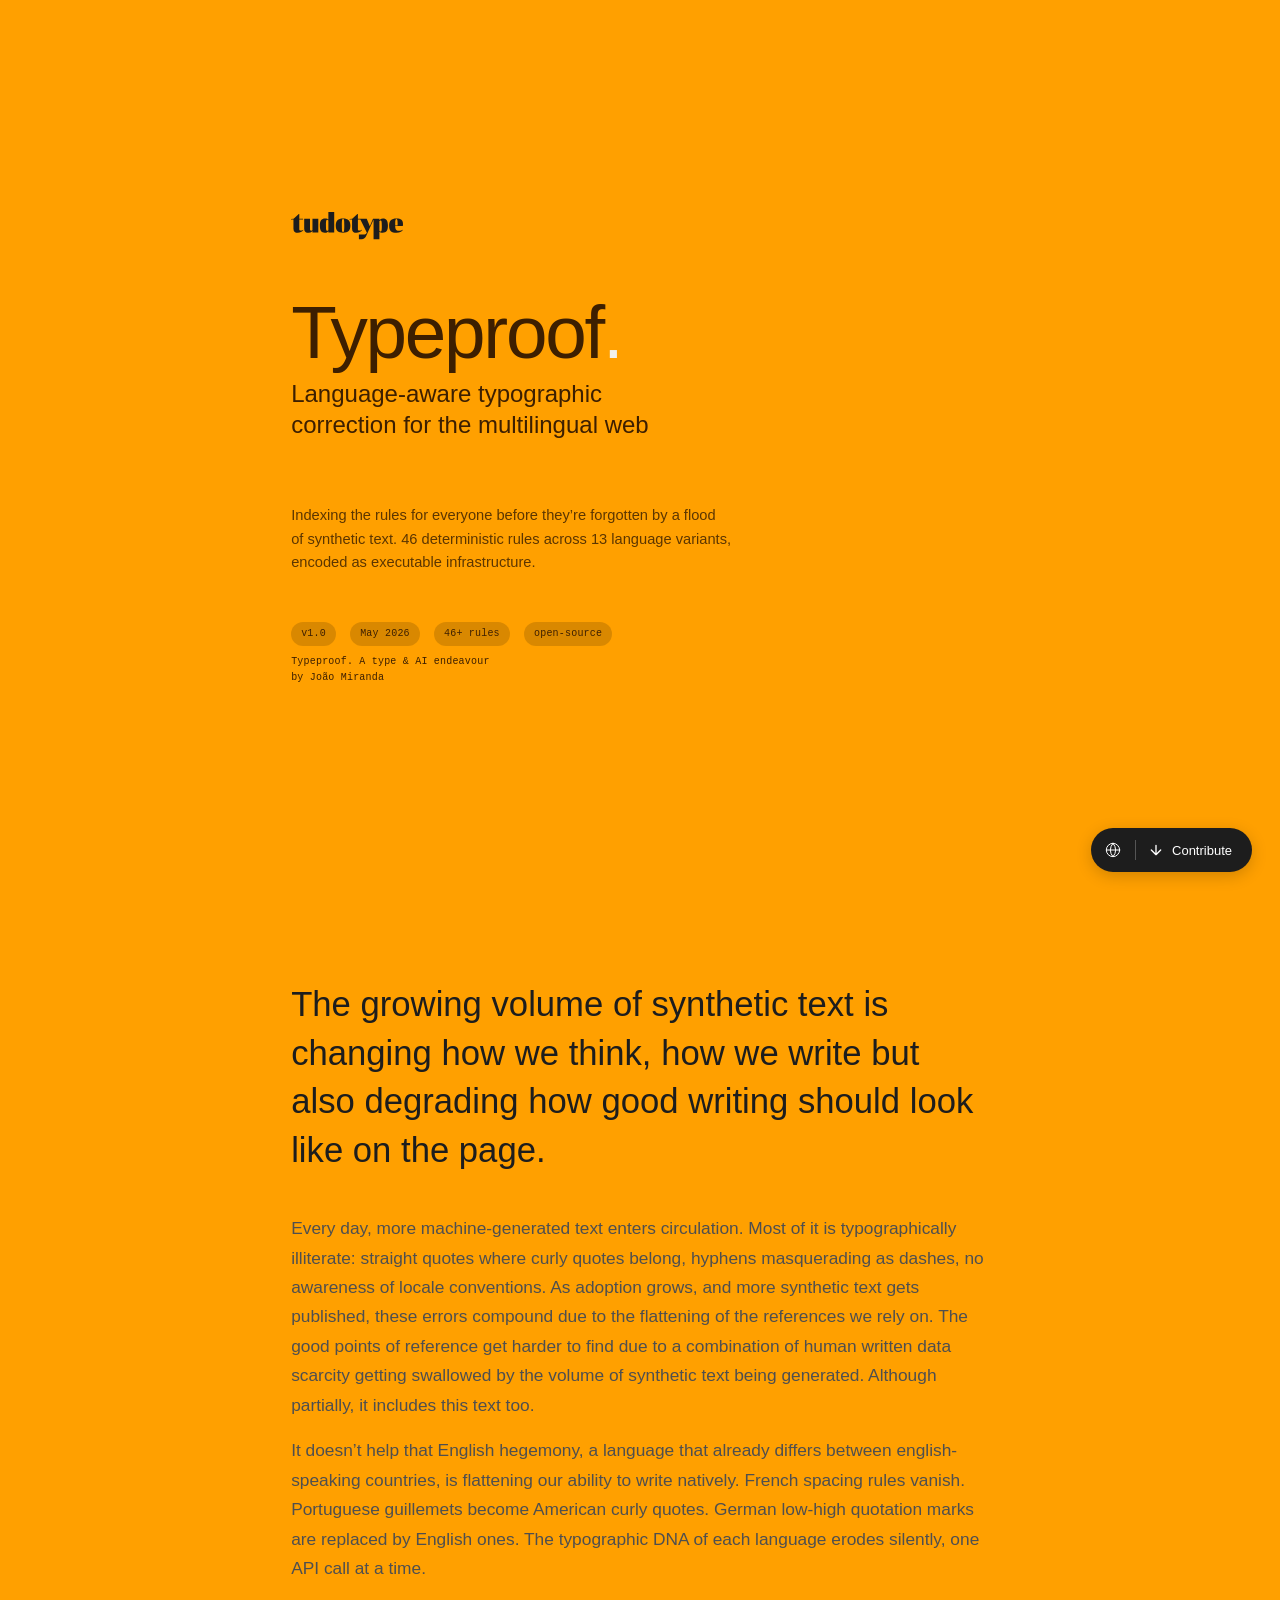
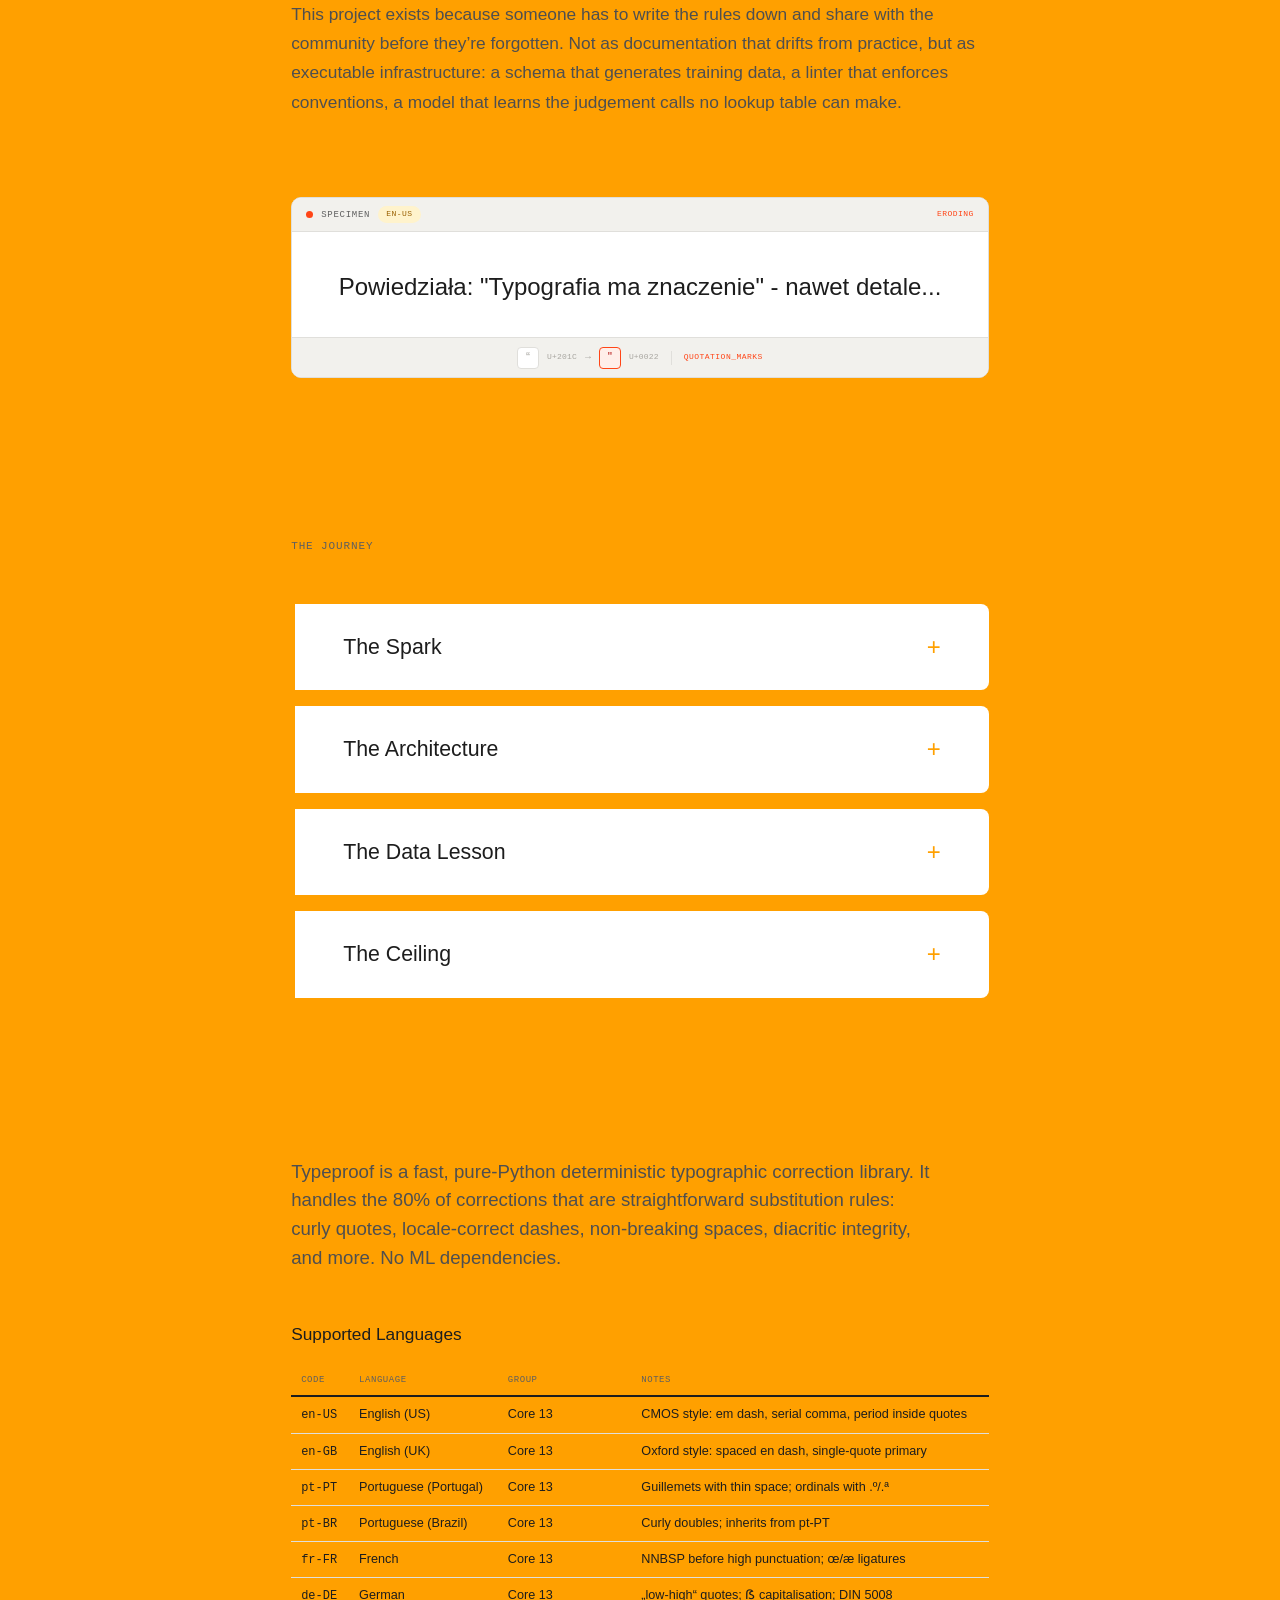
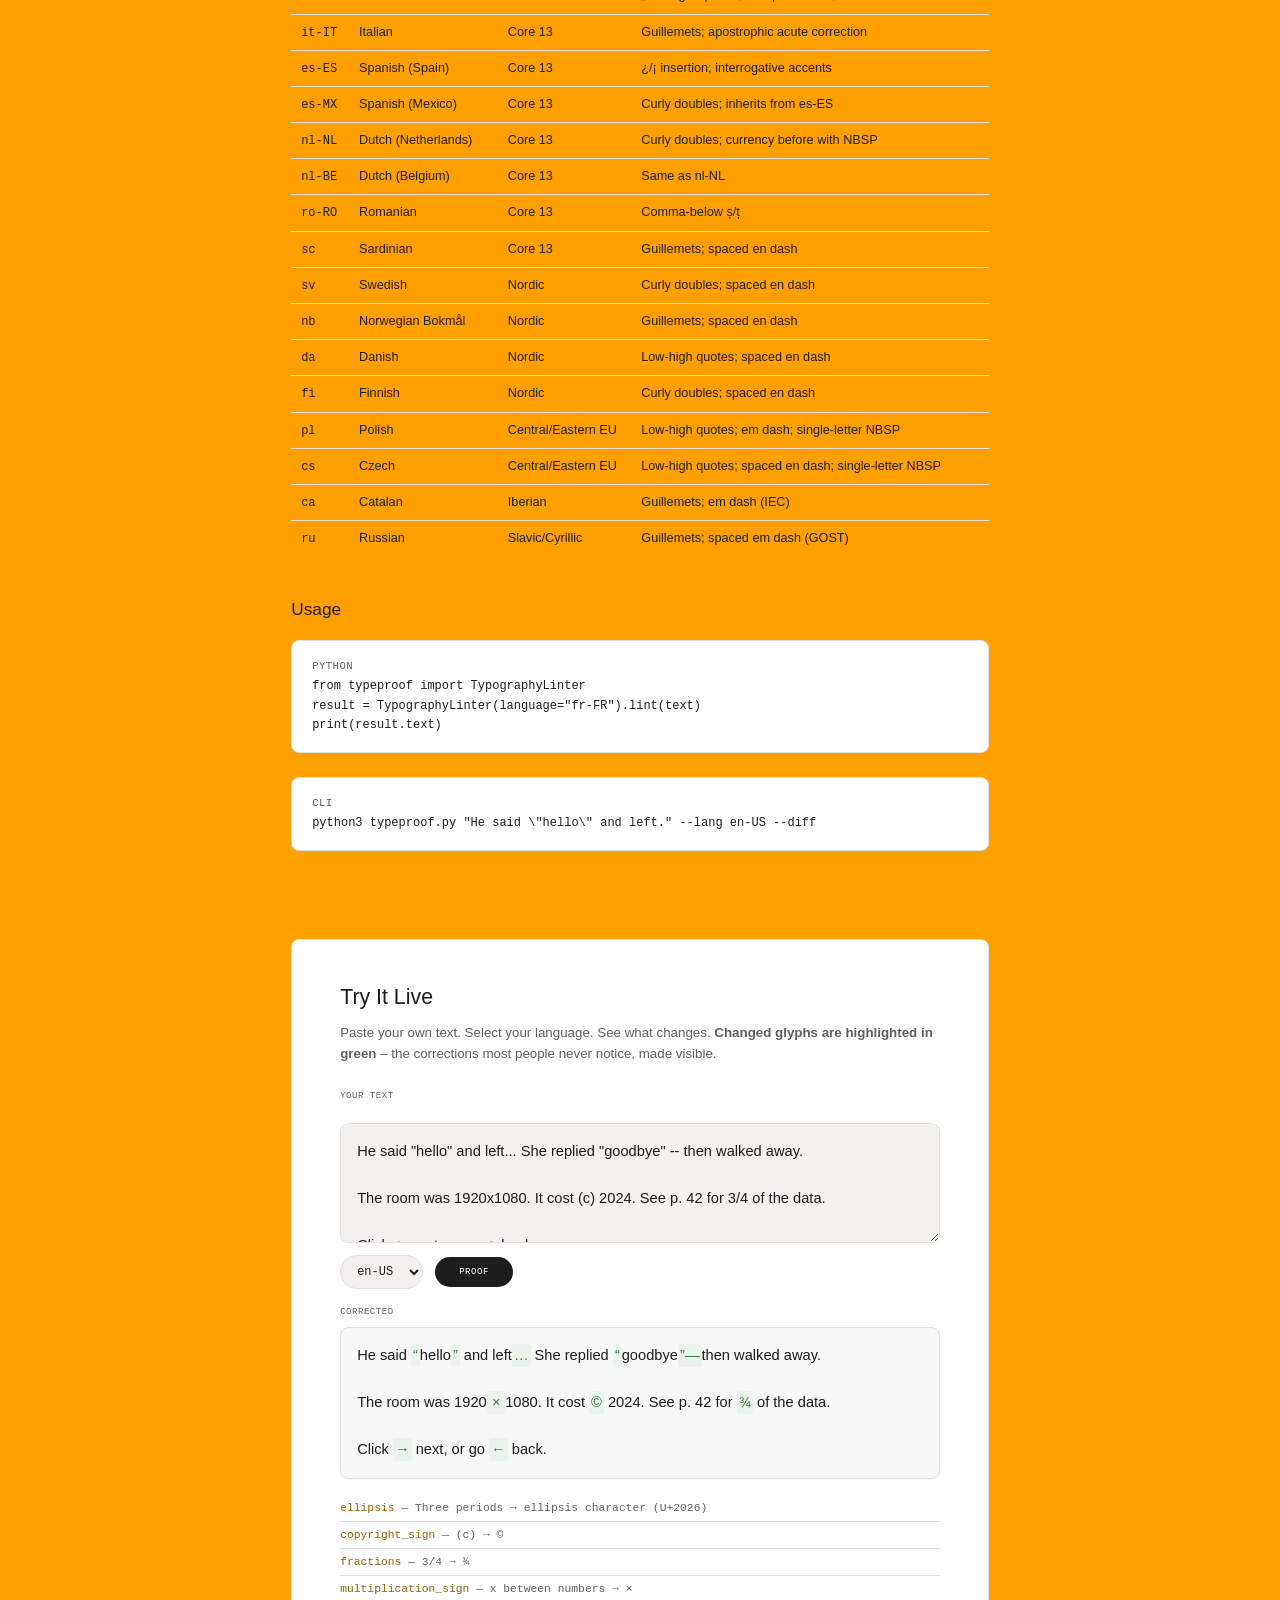
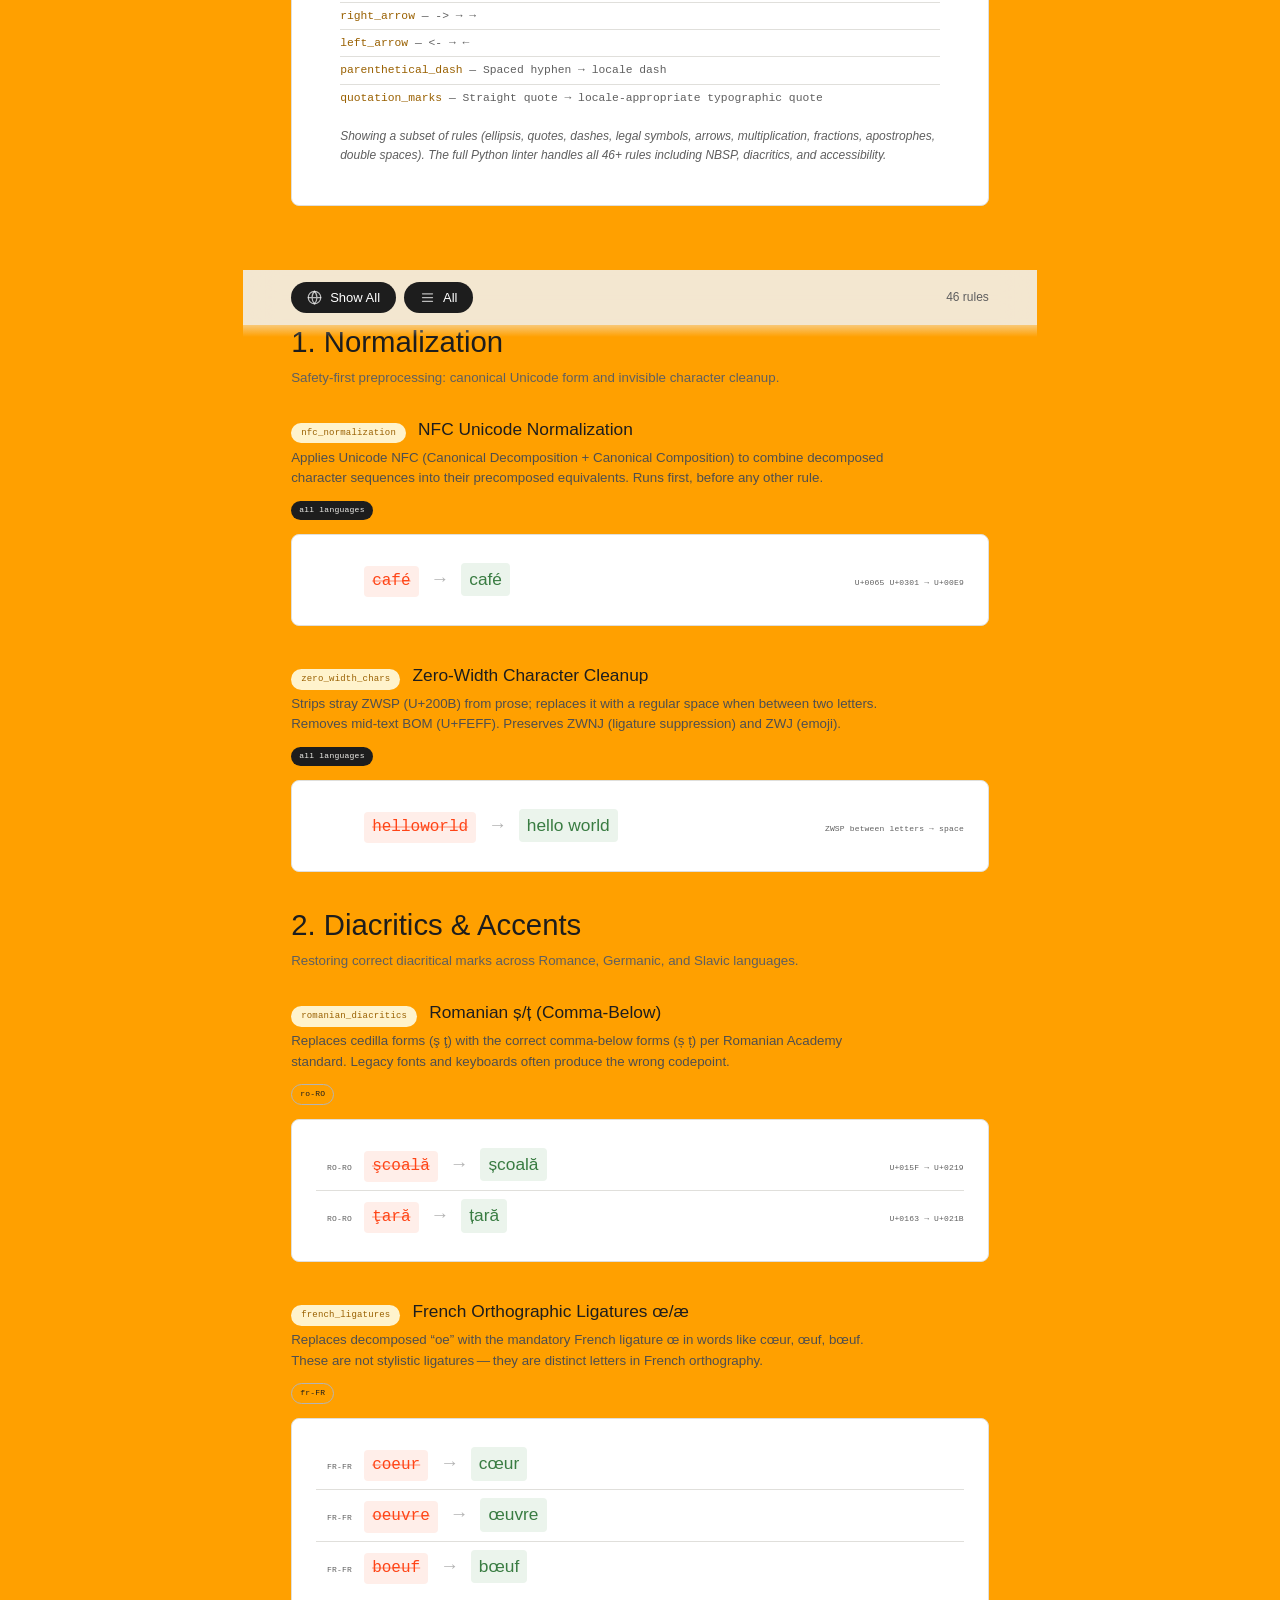
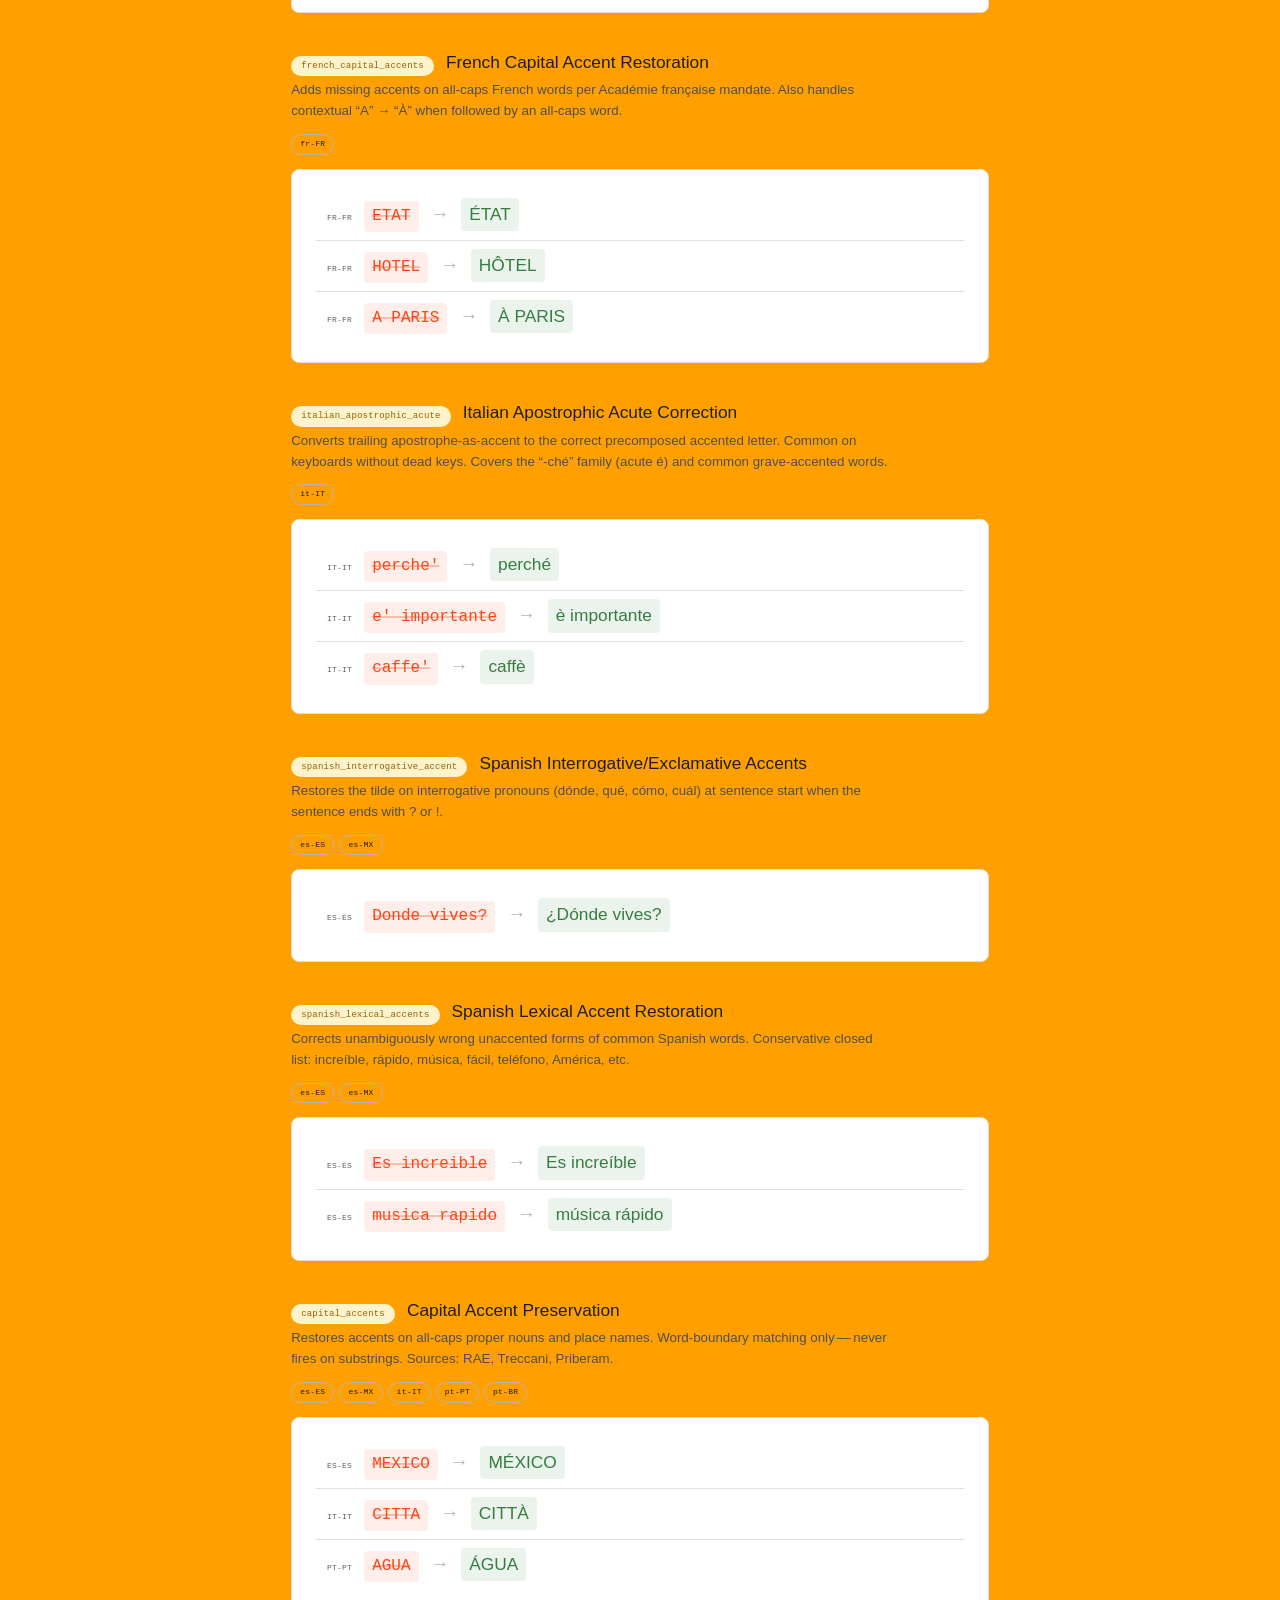
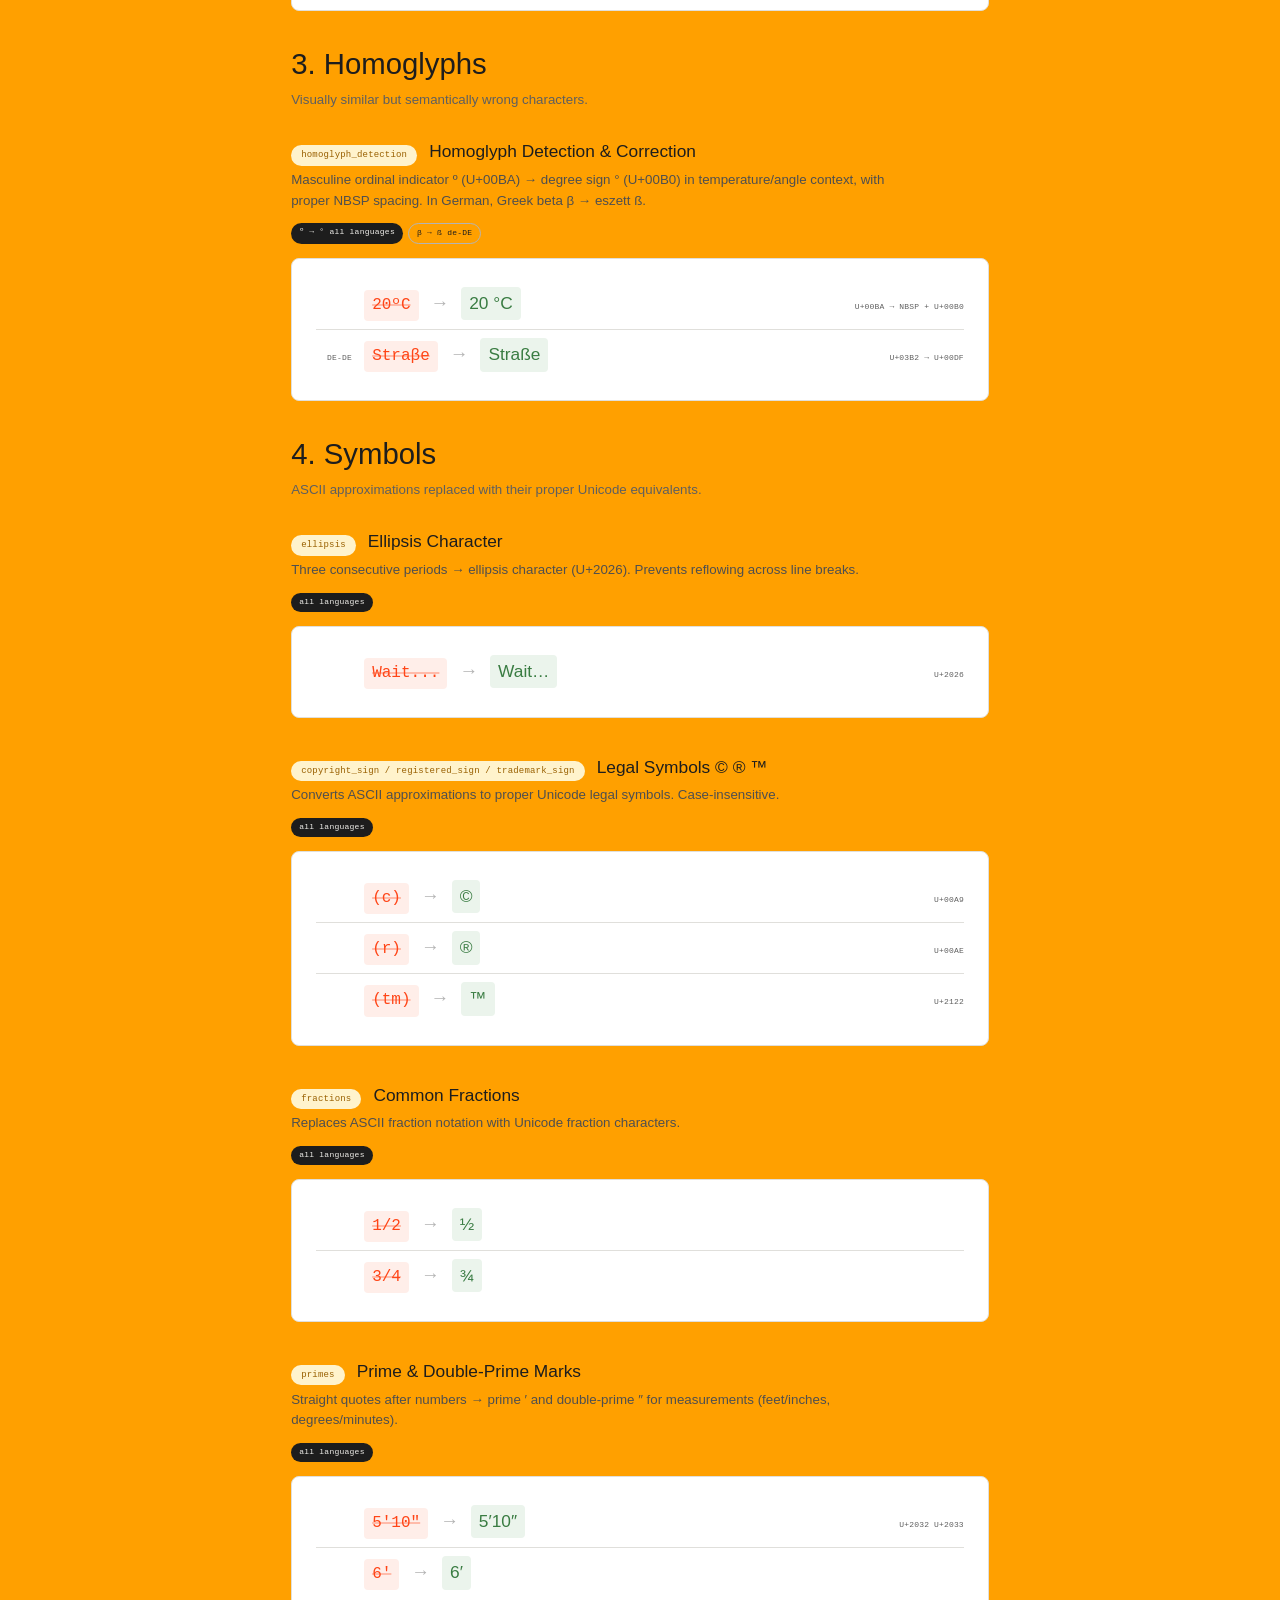
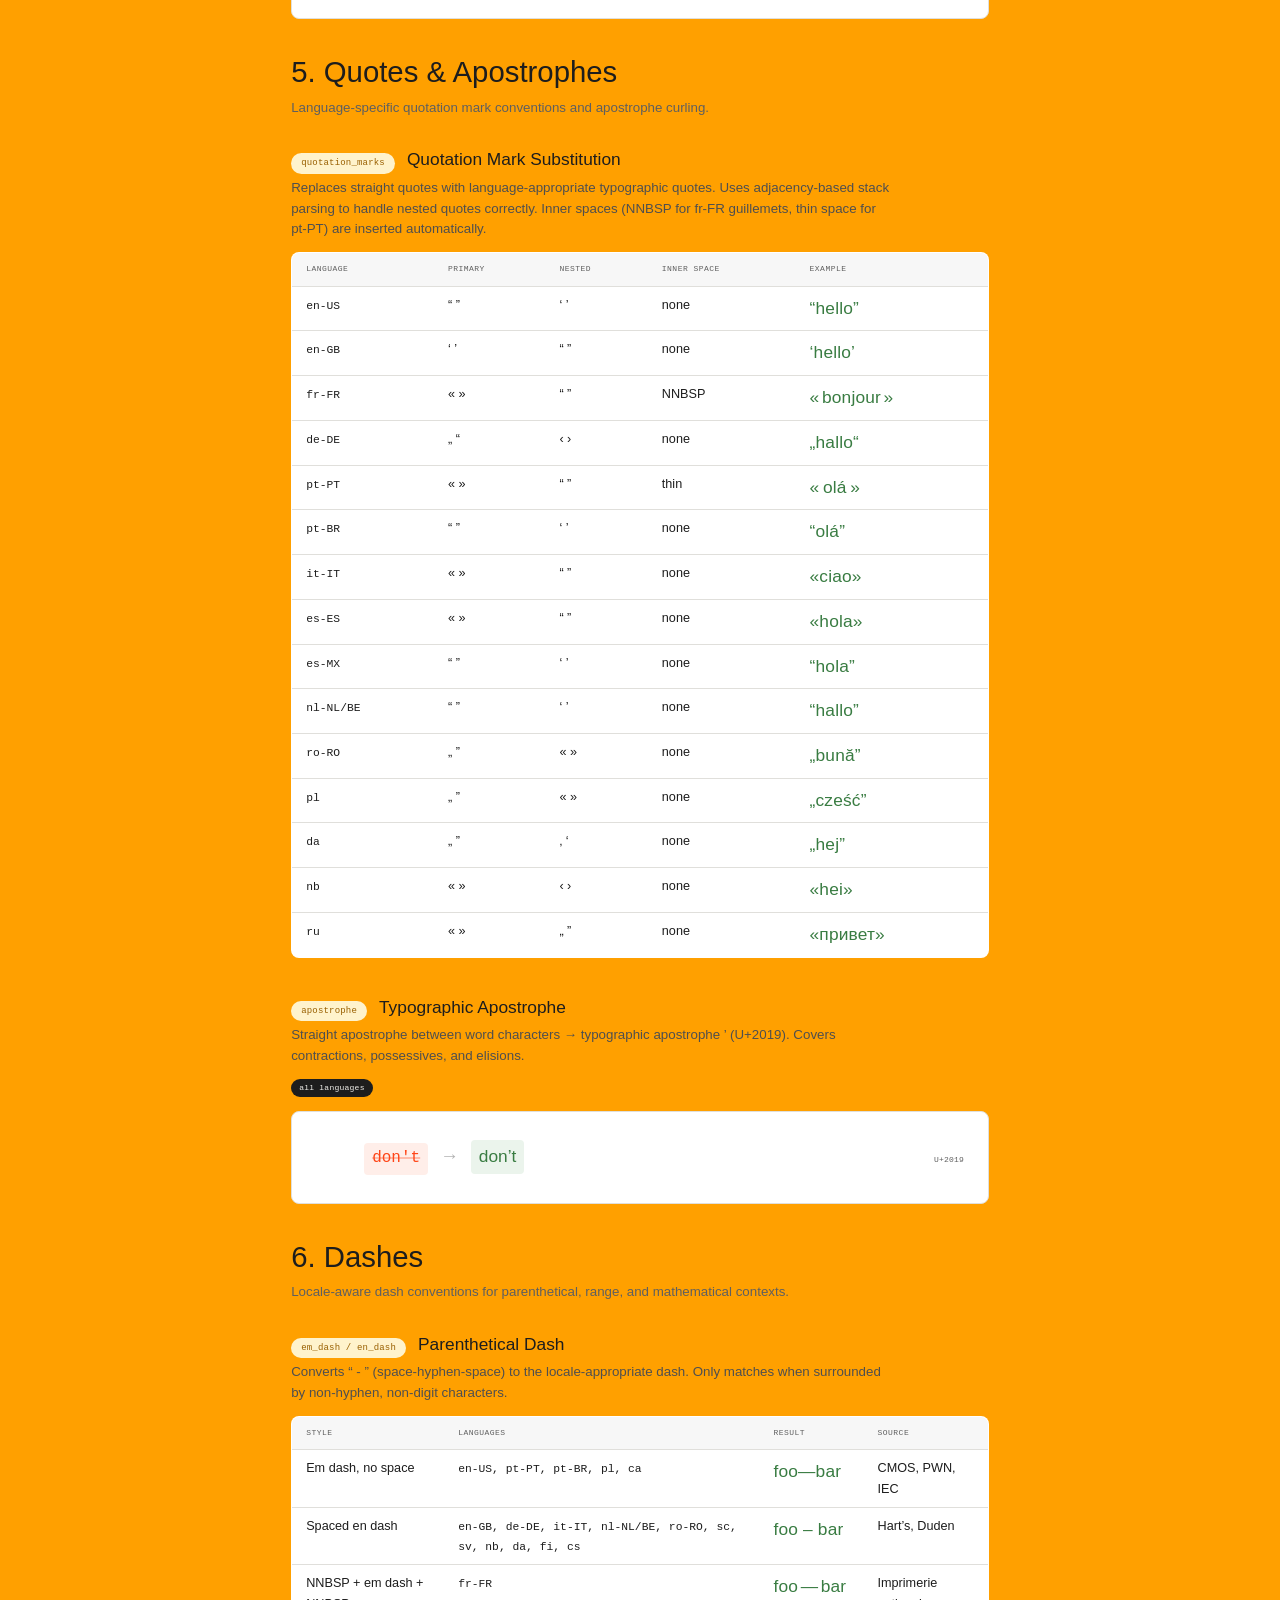
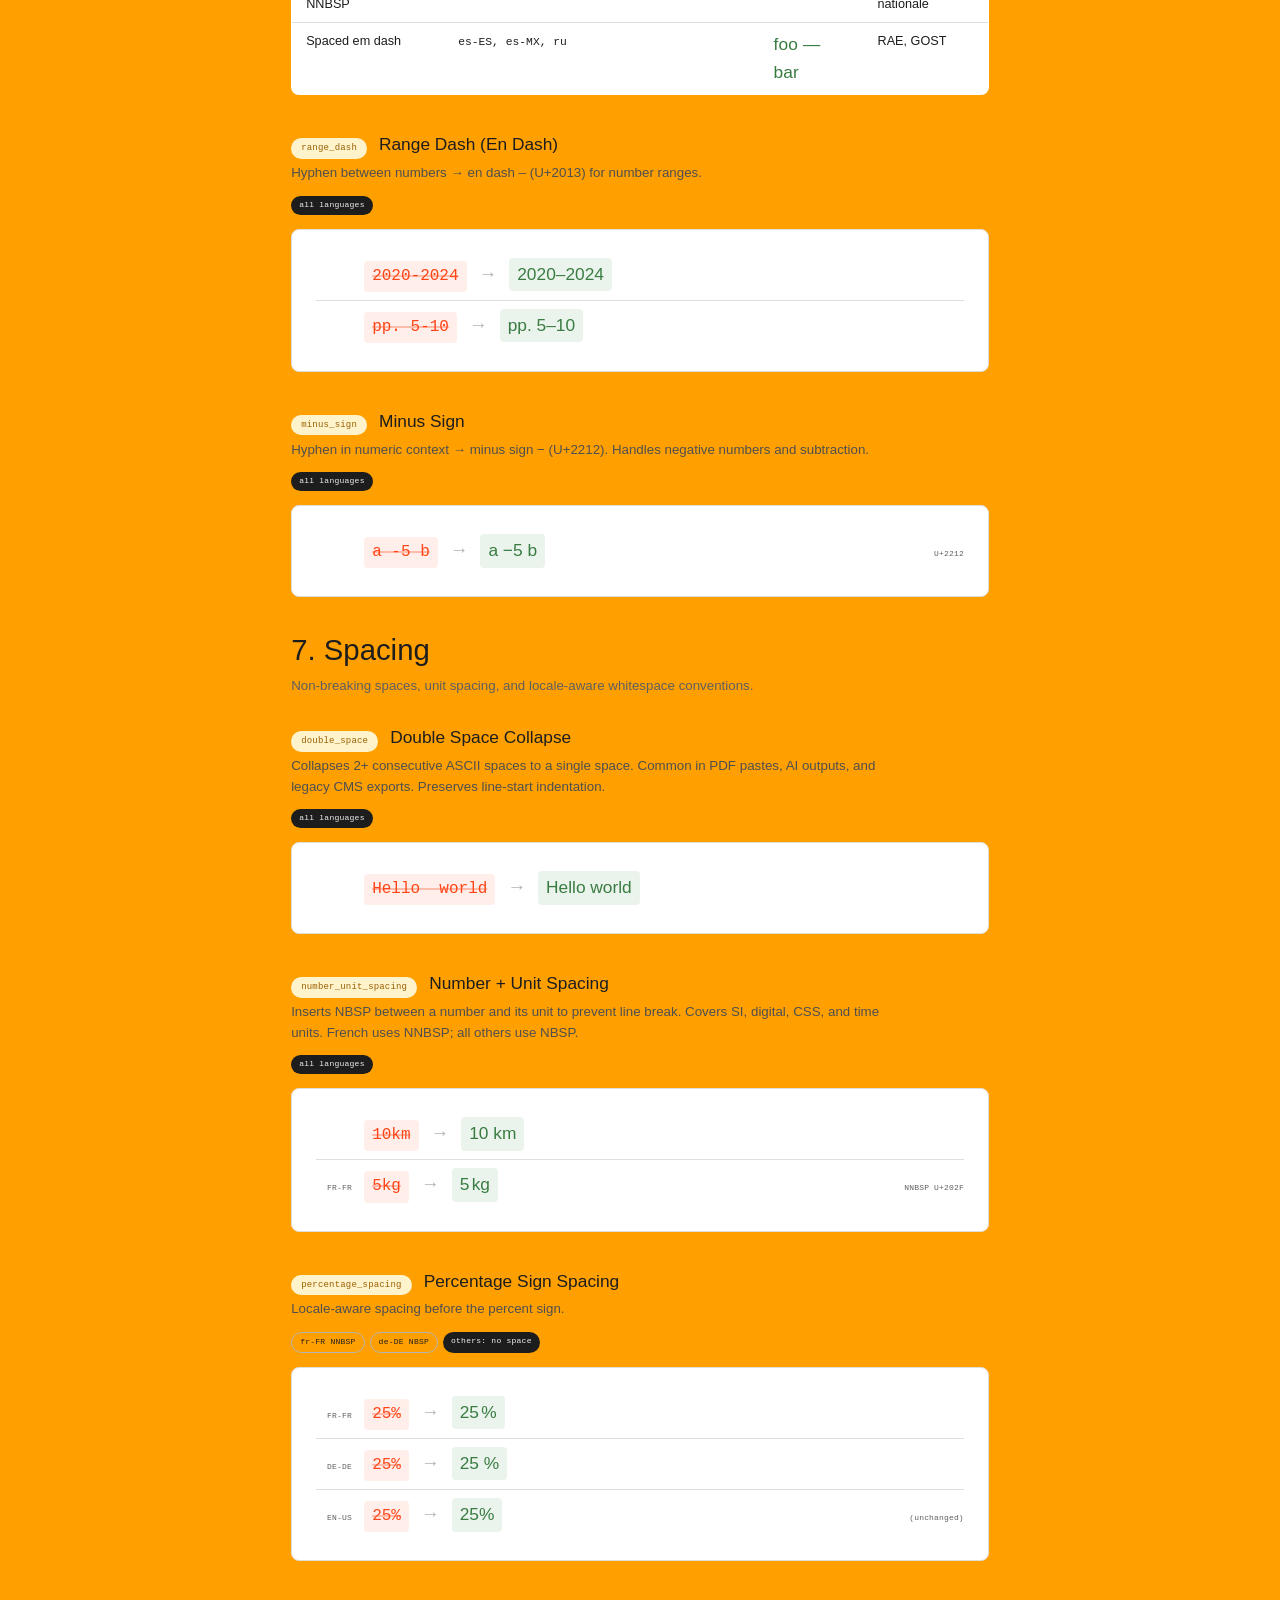
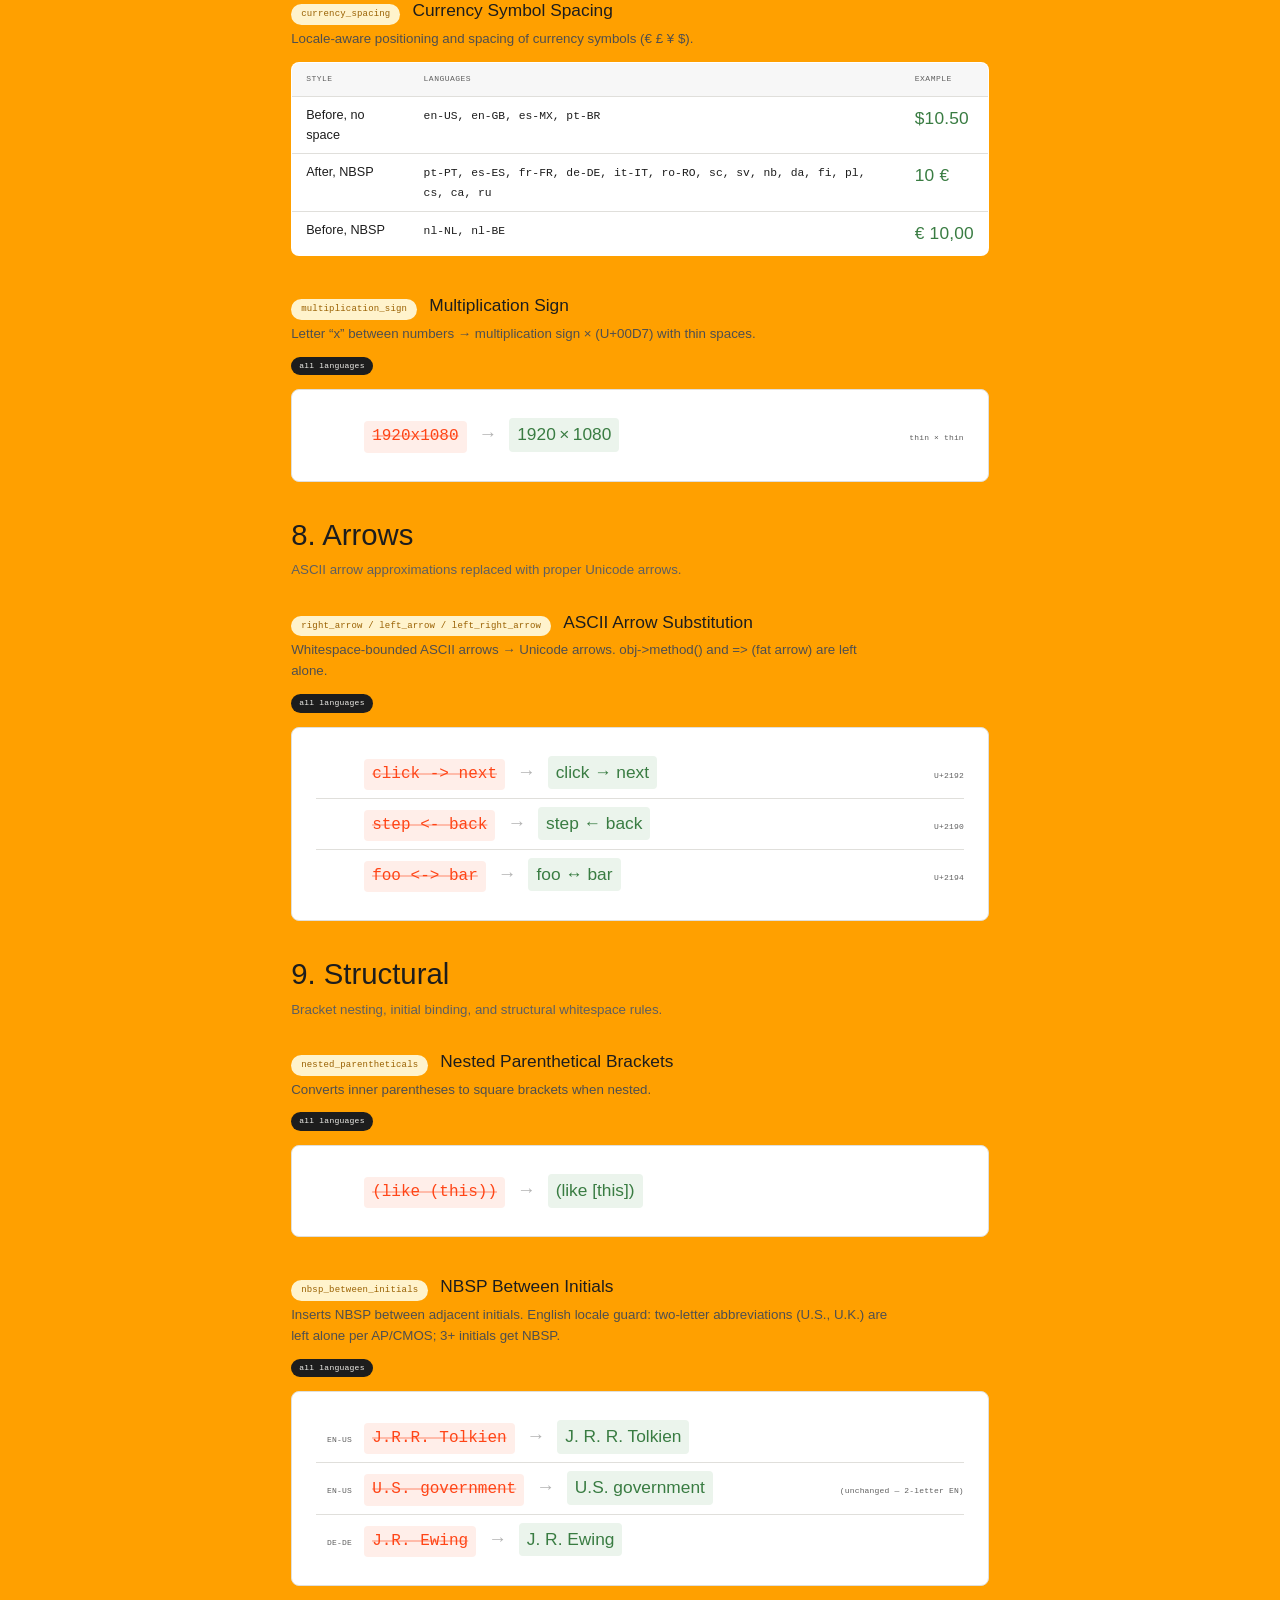
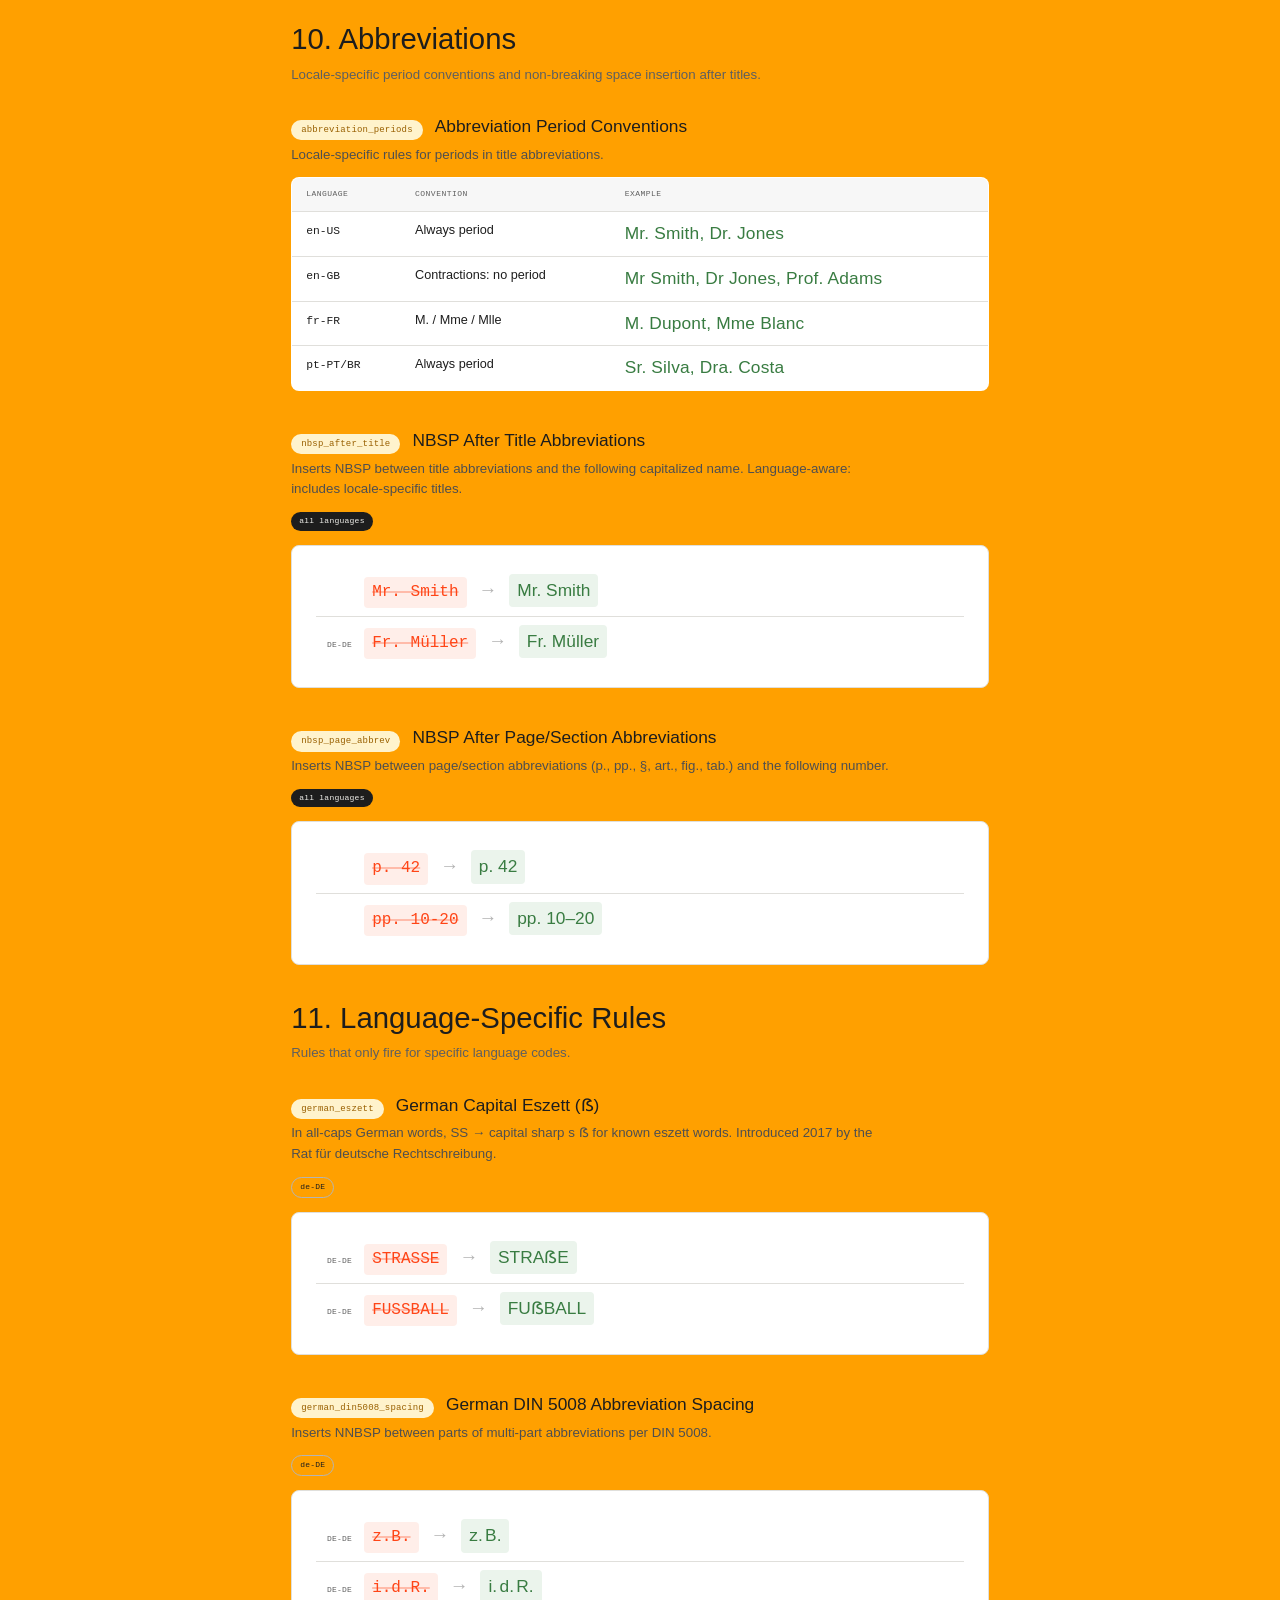
==== commit 8a89dbd0: "docs: reconcile to 13 variants, role-based README/roadmap, native path The docs contradicted each ot" ====
--- a/docs/index.html
+++ b/docs/index.html
@@ -7,6 +7,18 @@
 <link rel="preconnect" href="https://fonts.googleapis.com">
 <link rel="preconnect" href="https://fonts.gstatic.com" crossorigin>
 <link href="https://fonts.googleapis.com/css2?family=Google+Sans:wght@400;500;700&family=Google+Sans+Mono:wght@400;500&family=Google+Sans+Text:wght@400;500&display=swap" rel="stylesheet">
+<link rel="canonical" href="https://tudotype.github.io/typeproof/">
+<link rel="alternate" hreflang="en" href="https://tudotype.github.io/typeproof/">
+<link rel="alternate" hreflang="fr" href="https://tudotype.github.io/typeproof/?lang=fr">
+<link rel="alternate" hreflang="pt" href="https://tudotype.github.io/typeproof/?lang=pt">
+<link rel="alternate" hreflang="de" href="https://tudotype.github.io/typeproof/?lang=de">
+<link rel="alternate" hreflang="es" href="https://tudotype.github.io/typeproof/?lang=es">
+<link rel="alternate" hreflang="it" href="https://tudotype.github.io/typeproof/?lang=it">
+<link rel="alternate" hreflang="nl" href="https://tudotype.github.io/typeproof/?lang=nl">
+<link rel="alternate" hreflang="ro" href="https://tudotype.github.io/typeproof/?lang=ro">
+<link rel="alternate" hreflang="pl" href="https://tudotype.github.io/typeproof/?lang=pl">
+<link rel="alternate" hreflang="ru" href="https://tudotype.github.io/typeproof/?lang=ru">
+<link rel="alternate" hreflang="x-default" href="https://tudotype.github.io/typeproof/">
 <style>
   @page {
     size: A4;
@@ -45,6 +57,24 @@
 
   * { margin: 0; padding: 0; box-sizing: border-box; }
 
+  .skip-link {
+    position: absolute;
+    top: -100%;
+    left: 16px;
+    z-index: 9999;
+    padding: 8px 16px;
+    background: var(--ink);
+    color: #fff;
+    font-family: var(--sans);
+    font-size: 13px;
+    font-weight: 500;
+    border-radius: 4px;
+    text-decoration: none;
+  }
+  .skip-link:focus-visible {
+    top: 16px;
+  }
+
   body {
     font-family: var(--text);
     font-size: 11pt;
@@ -545,7 +575,6 @@
   .footer {
     margin-top: 48px;
     max-width: 800px;
-    padding-left: 68px;
   }
   .footer-right {
     font-family: var(--mono);
@@ -768,13 +797,16 @@
 
   @media print {
     body { background: white; }
-    .cover { min-height: 100vh; }
+    .cover { min-height: auto; padding-bottom: 40px; background: white; }
+    .cover h1, .cover h2, .cover-desc { color: var(--ink); }
+    .title-accent { color: var(--amber) !important; }
     .rule { page-break-inside: avoid; break-inside: avoid; opacity: 1 !important; transform: none !important; }
     h2.category { page-break-after: avoid; break-after: avoid; }
     .examples { background: #fafaf8; box-shadow: none !important; transform: none !important; }
     a { color: var(--ink); text-decoration: none; }
     .filter-bar { display: none !important; }
     .demo-section { display: none !important; }
+    .skip-link { display: none !important; }
     .journey-card { opacity: 1 !important; transform: none !important; }
     .cover-logo, .cover h1, .cover h2, .cover-desc,
     .cover-meta span, .cover-line-1 { opacity: 1 !important; transform: none !important; clip-path: none !important; animation: none !important; }
@@ -782,6 +814,28 @@
     .premise-lead .word { opacity: 1 !important; transform: none !important; }
     .rule.hidden { display: block !important; }
     .category-group.hidden { display: block !important; }
+    /* Dark zone: force light background for print */
+    .dark-zone {
+      background: white !important;
+      color: var(--ink) !important;
+      position: static !important;
+      width: auto !important;
+      margin-left: 0 !important;
+      margin-right: 0 !important;
+      left: auto !important;
+    }
+    .dark-zone a { color: var(--ink) !important; }
+    .author-section h4 { color: var(--ink-muted) !important; }
+    .author-name a { color: var(--ink) !important; }
+    .author-role, .author-role a { color: var(--ink-muted) !important; }
+    .author-bio, .author-bio a { color: var(--ink) !important; }
+    .footer { color: var(--ink-muted) !important; }
+    .footer a { color: var(--ink-muted) !important; }
+    /* CTA: hide interactive elements */
+    .cta-toggle, .cta-dropdown, .cta-actions { display: none !important; }
+    .install-copy { display: none !important; }
+    /* Erosion strip: show static */
+    .erosion-strip { animation: none !important; }
 
   }
 
@@ -842,7 +896,7 @@
     .demo-area-label { font-size: 11px; }
 
     /* Filter bar — 15px outer, compact pills */
-    .filter-bar { padding: 8px 16px; gap: 6px; }
+    .filter-bar { padding: 8px 15px; gap: 6px; }
     .filter-toggle { font-size: 13px; padding: 10px 14px; min-height: 44px; }
     .filter-pill { font-size: 11px; padding: 8px 14px; min-height: 36px; }
     .filter-dropdown { min-width: 160px; max-width: calc(100vw - 32px); }
@@ -1277,6 +1331,28 @@
   /* Filter states */
   .rule.hidden { display: none !important; }
   .category-group.hidden { display: none !important; }
+  .empty-state.hidden { display: none !important; }
+  .empty-state {
+    text-align: center;
+    padding: 64px 24px;
+    color: var(--ink-muted, #888);
+  }
+  .empty-state-msg {
+    font-family: var(--mono);
+    font-size: 13px;
+    margin-bottom: 16px;
+  }
+  .empty-state-reset {
+    font-family: var(--mono);
+    font-size: 12px;
+    background: var(--ink);
+    color: #fff;
+    border: none;
+    padding: 8px 20px;
+    border-radius: 100px;
+    cursor: pointer;
+  }
+  .empty-state-reset:hover { opacity: 0.8; }
 
   /* Scroll reveal animation */
   .rule {
@@ -1817,6 +1893,7 @@
 </style>
 </head>
 <body>
+<a href="#premise" class="skip-link">Skip to content</a>
 
 <!-- ============================================================
      COVER (scrolls over the transition)
@@ -1826,7 +1903,7 @@
   <div class="cover-logo"><svg width="88" height="22" viewBox="0 0 88 22" fill="none" xmlns="http://www.w3.org/2000/svg" aria-hidden="true"><path d="M83.061 16.3436C85.4069 16.3436 86.7513 15.7372 87.8851 14.2083L87.595 13.9182C86.8569 14.5245 86.2245 14.7879 84.7216 14.7879C82.4311 14.7879 81.875 13.4696 81.875 10.8342V9.04187C81.875 6.32695 82.1652 5.56218 82.8237 5.56218C83.4822 5.56218 83.7723 6.32568 83.7723 9.04187C83.7723 9.59542 83.7723 10.2546 83.7195 10.8342L84.9322 10.5441H81.1866L81.2394 11.0976H87.8565C88.4889 6.85379 87.0656 5.06079 82.9007 5.06079C78.7885 5.06079 77.1012 6.69536 77.1012 10.7547C77.1037 14.7351 78.8172 16.3436 83.061 16.3436ZM70.3556 15.2893C69.8809 15.2893 69.6703 14.9992 69.1696 14.3406L69.4597 14.8942V6.77551L69.1696 7.53903C69.6703 6.87986 69.8815 6.58973 70.3556 6.58973C71.1464 6.58973 71.357 7.43341 71.357 10.9653C71.357 14.4431 71.1464 15.2887 70.3556 15.2887V15.2893ZM64.8729 21.405H69.4597V15.5005C70.0133 16.1069 70.8041 16.3442 71.9901 16.3442C74.9951 16.3442 76.1551 14.7364 76.1551 10.7032C76.1551 6.66991 74.9691 5.06207 72.3063 5.06207C70.4612 5.06207 69.4858 6.19525 68.2203 7.75091L69.4591 6.5121V5.27333H64.8723L64.8729 21.405ZM51.4027 16.3436C52.2567 16.3498 53.1002 16.1549 53.8649 15.7748C54.6297 15.3947 55.2943 14.84 55.805 14.1555L55.5676 13.8653C55.0321 14.3285 54.3514 14.5896 53.6436 14.6034C52.8801 14.6034 52.5619 14.2605 52.5619 13.3907V5.79887H56.0677V5.27139H52.5619V1.60719H52.1668L48.1075 5.27139L46.0511 5.5348V5.79821H47.9739V13.0999C47.9739 15.421 49.4252 16.3436 51.402 16.3436H51.4027ZM40.9114 15.8689C40.1479 15.8689 39.9628 14.8674 39.9628 10.7025C39.9628 6.27414 40.1473 5.53608 40.9114 5.53608C41.6756 5.53608 41.8601 6.27414 41.8601 10.7025C41.8601 14.8674 41.6749 15.8689 40.9114 15.8689ZM40.9114 16.3436C44.9975 16.3436 46.6581 14.7357 46.6581 10.7025C46.6581 6.66925 44.9975 5.06145 40.9114 5.06145C36.8254 5.06145 35.1647 6.66925 35.1647 10.7025C35.1647 14.7357 36.8254 16.3436 40.9114 16.3436ZM26.5186 16.3436C28.3638 16.3436 29.3391 15.2098 30.6047 13.6547L29.3659 14.8936V16.1323H33.9527V0H29.3659V5.9045C28.8123 5.29814 28.0215 5.06079 26.8355 5.06079C23.8304 5.06079 22.6705 6.66863 22.6705 10.7019C22.6705 14.7351 23.8559 16.3436 26.5186 16.3436ZM28.4694 14.8165C27.6785 14.8165 27.4679 13.9729 27.4679 10.441C27.4679 6.96129 27.6785 6.11762 28.4694 6.11762C28.944 6.11762 29.1546 6.40777 29.6554 7.0663L29.3652 6.51276V14.6314L29.6554 13.8679C29.1546 14.5245 28.9434 14.8146 28.4688 14.8146L28.4694 14.8165ZM13.7864 16.3436C16.1851 16.3436 16.7915 14.9203 17.6613 13.6815L16.8704 14.4195V16.133H21.4572V5.27267H16.8704V14.2617L17.1338 13.7082C16.5014 14.6047 16.1323 14.7097 15.8155 14.7097C15.2358 14.7097 14.919 14.3667 14.919 13.628V5.27205H10.3589V13.0745C10.3596 15.421 11.8096 16.3436 13.7864 16.3436ZM5.35094 16.3436C6.20494 16.3498 7.04843 16.155 7.8132 15.7749C8.57797 15.3948 9.24255 14.84 9.75321 14.1555L9.51588 13.8653C8.98038 14.3285 8.29969 14.5896 7.59184 14.6034C6.82833 14.6034 6.5102 14.2605 6.5102 13.3907V5.79887H9.48916V5.27139H6.51083V1.60719H6.11572L2.05639 5.27139L0 5.53546V5.79887H1.92405V13.1006C1.92405 15.421 3.37217 16.3436 5.35094 16.3436ZM53.3528 21.405H55.4881C57.2015 21.405 58.3614 20.4296 59.1523 18.6634L65.1624 5.27267H64.4244L61.4193 12.2842L62.1313 11.4934L59.4953 5.27267H54.2232L59.9165 16.9245L60.1799 15.2899L59.4679 16.5287C59.0225 17.2923 58.6509 17.583 57.8601 17.583H53.3522L53.3528 21.405Z" fill="#1D1D1D"/></svg></div>
   <h1><span class="cover-line cover-line-1">Typeproof<span class="title-accent">.</span></span></h1>
   <h2 data-i18n="cover_subtitle">Language-aware typographic correction for the multilingual web</h2>
-  <p class="cover-desc" data-i18n="cover_desc" style="font-family:var(--text); font-size:11pt; color:#5C3600; max-width:440px; margin-bottom:48px; line-height:1.6;">Indexing the rules for everyone before they&#x2019;re forgotten by a flood of synthetic text. 46 deterministic rules across 21 language variants, encoded as executable infrastructure.</p>
+  <p class="cover-desc" data-i18n="cover_desc" style="font-family:var(--text); font-size:11pt; color:#5C3600; max-width:440px; margin-bottom:48px; line-height:1.6;">Indexing the rules for everyone before they&#x2019;re forgotten by a flood of synthetic text. 46 deterministic rules across 13 language variants, encoded as executable infrastructure.</p>
   <div class="cover-meta">
     <span>v1.0</span> <span>May 2026</span> <span>46+ rules</span> <span>open-source</span><br>
     <span class="cover-meta-byline" data-i18n="cover_meta_text">Typeproof. A type &amp; AI endeavour by Jo&#x00E3;o Miranda</span>
@@ -1837,7 +1914,7 @@
      PREMISE
      ============================================================ -->
 
-<section class="premise" aria-label="Premise">
+<section class="premise" id="premise" aria-label="Premise">
   <p class="premise-lead" data-i18n="premise_lead">The growing volume of synthetic text is changing how we think, how we write but also degrading how good writing should look like on the page.</p>
   <div class="premise-body">
     <p data-i18n="premise_p1">Every day, more machine-generated text enters circulation. Most of it is typographically illiterate: straight quotes where curly quotes belong, hyphens masquerading as dashes, no awareness of locale conventions. As adoption grows, and more synthetic text gets published, these errors compound due to the flattening of the references we rely on. The good points of reference get harder to find due to a combination of human written data scarcity getting swallowed by the volume of synthetic text being generated. Although partially, it includes this text too.</p>
@@ -1881,9 +1958,9 @@
   <details class="journey-card">
     <summary class="accordion-trigger"><span data-i18n="journey_spark_title">The Spark</span> <span class="accordion-icon">+</span></summary>
     <div class="accordion-body">
-    <p data-i18n="journey_spark_p1">It started with an internal conversation about the em dash. Pablo Honey triggered a conversation about how it should be used, what the conventions are and whether Automattic should standardise. People from different teams, different countries, different editorial traditions weighed in. Everyone had an opinion about a single character.</p>
+    <p data-i18n="journey_spark_p1">It started with an internal conversation about the em dash. A colleague triggered a conversation about how it should be used, what the conventions are and whether Automattic should standardise. People from different teams, different countries, different editorial traditions weighed in. Everyone had an opinion about a single character.</p>
     <p data-i18n="journey_spark_p2">Following that thread meant following the em dash across borders. American English uses it without spaces. British English prefers a spaced en dash. Portuguese uses travess&#x00E3;o for dialogue. French uses tiret with non-breaking spaces. The same function &#x2013; a parenthetical pause &#x2013; expressed differently in every language WordPress serves.</p>
-    <p data-i18n="journey_spark_p3">No good system existed. Gutenberg did basic smart quotes, English-only. Grammarly and ProWritingAid barely touched typographic correctness. Translation tools carried source-language conventions into target languages. I decided to build the infrastructure as an experiment with ML. The global impact of Automattic products, including its core contributions to WordPress, made this experiment even more relevant, as there&#x2019;s a great opportunity to do <em>the good thing</em> and promote our open-source ethos to share this widely.</p>
+    <p data-i18n="journey_spark_p3">No good system existed. Gutenberg did basic smart quotes, English-only. Grammarly and ProWritingAid barely touched typographic correctness. Translation tools carried source-language conventions into target languages. I decided to build the infrastructure as an experiment with ML. The global reach of Automattic&#x2019;s products, and its core contributions to WordPress, inspired me to think about something with a global impact &#x2013; an open-source effort that local and global communities can extend, refine, and make their own.</p>
     </div>
   </details>
 
@@ -1891,7 +1968,7 @@
     <summary class="accordion-trigger"><span data-i18n="journey_arch_title">The Architecture</span> <span class="accordion-icon">+</span></summary>
     <div class="accordion-body">
     <p data-i18n="journey_arch_p1">The key insight was the 80/20 split. Most typographic corrections are deterministic &#x2013; replacing straight quotes with curly quotes is a lookup operation. But some require genuine judgement: is this dash a parenthetical or a range? Should the colon capitalise what follows? Does this abbreviation need a period in this locale?</p>
-    <p data-i18n="journey_arch_p2">So we built two layers. Layer 1 is a pure-Python lint library: 46+ rules, 21 language variants, zero ML dependencies. It handles the deterministic 80%. Layer 2 is a fine-tuned model trained from a YAML schema that serves as the single source of truth. The schema describes rules; the generator translates them into training examples. When the schema changes, regenerate. The YAML never knows about edge cases; the Python handles them.</p>
+    <p data-i18n="journey_arch_p2">So we built two layers. Layer 1 is a pure-Python lint library: 46+ rules, 13 language variants, zero ML dependencies. It handles the deterministic 80%. Layer 2 is a fine-tuned model trained from a YAML schema that serves as the single source of truth. The schema describes rules; the generator translates them into training examples. When the schema changes, regenerate. The YAML never knows about edge cases; the Python handles them.</p>
     <p data-i18n="journey_arch_p3">Three layers total: <strong>Lint &#x2192; Model &#x2192; Font Gate</strong>. The font gate ensures the corrected output is actually renderable in the target typeface. No missing glyphs. No weird glyph replacements. No tofu.</p>
     </div>
   </details>
@@ -3286,6 +3363,11 @@
 
 </div><!-- /category-group code-exclusion -->
 
+<div class="empty-state hidden" id="empty-state">
+  <p class="empty-state-msg">No rules match this combination of language and category.</p>
+  <button class="empty-state-reset" id="empty-reset">Reset filters</button>
+</div>
+
 </div><!-- .content -->
 
 <!-- ============================================================
@@ -3352,7 +3434,7 @@
 </div>
 
 <div class="footer">
-  <div class="footer-right" data-i18n="footer_text"><span class="amber">46+ rules</span> &middot; 21 language variants &middot; May 2026<br>Set in <a href="https://fonts.google.com/specimen/Google+Sans" target="_blank" style="color:rgba(255,255,255,0.4); text-decoration:none; border-bottom:1px solid rgba(255,255,255,0.15);">Google Sans</a></div>
+  <div class="footer-right" data-i18n="footer_text"><span class="amber">46+ rules</span> &middot; 13 language variants &middot; May 2026<br>Set in <a href="https://fonts.google.com/specimen/Google+Sans" target="_blank" style="color:rgba(255,255,255,0.4); text-decoration:none; border-bottom:1px solid rgba(255,255,255,0.15);">Google Sans</a></div>
 </div>
 
 </div><!-- .dark-zone -->
@@ -3632,6 +3714,7 @@
   const catToggle = document.getElementById('cat-toggle-filter');
   const langValue = document.getElementById('lang-value');
   const catValue = document.getElementById('cat-value');
+  const emptyState = document.getElementById('empty-state');
 
   let activeLangs = new Set(['all']);
   let activeCat = null;
@@ -3687,6 +3770,8 @@
       g.classList.toggle('hidden', visibleRules.length === 0);
     });
 
+    emptyState.classList.toggle('hidden', visible > 0);
+
     countEl.textContent = visible + ' rule' + (visible !== 1 ? 's' : '');
     updateLabels();
   }
@@ -3778,6 +3863,15 @@
         window.scrollTo({top: y, behavior: 'smooth'});
       }
     }
+    applyFilters();
+  });
+
+  // Empty-state reset button
+  document.getElementById('empty-reset').addEventListener('click', () => {
+    activeLangs = new Set(['all']);
+    activeCat = null;
+    langFilters.querySelectorAll('.filter-pill').forEach(p => p.classList.toggle('active', p.dataset.lang === 'all'));
+    catFilters.querySelectorAll('.filter-pill').forEach(p => p.classList.toggle('active', p.dataset.cat === 'all'));
     applyFilters();
   });
 
@@ -4148,7 +4242,7 @@
   // ================================================================
   // INLINE TRANSLATIONS
   // ================================================================
-  var INLINE_TRANSLATIONS = {"en":{"cover_subtitle":"Language-aware typographic correction for the multilingual web","cover_desc":"Indexing the rules for everyone before they’re forgotten by a flood of synthetic text. 46 deterministic rules across 21 language variants, encoded as executable infrastructure.","cover_meta_text":"Typeproof. A type & AI endeavour by João Miranda","premise_lead":"The growing volume of synthetic text is changing how we think, how we write but also degrading how good writing should look like on the page.","premise_p1":"Every day, more machine-generated text enters circulation. Most of it is typographically illiterate: straight quotes where curly quotes belong, hyphens masquerading as dashes, no awareness of locale conventions. As adoption grows, and more synthetic text gets published, these errors compound due to the flattening of the references we rely on. The good points of reference get harder to find due to a combination of human written data scarcity getting swallowed by the volume of synthetic text being generated. Although partially, it includes this text too.","premise_p2":"It doesn’t help that English hegemony, a language that already differs between english-speaking countries, is flattening our ability to write natively. French spacing rules vanish. Portuguese guillemets become American curly quotes. German low-high quotation marks are replaced by English ones. The typographic DNA of each language erodes silently, one API call at a time.","premise_p3":"This project exists because someone has to write the rules down and share with the community before they’re forgotten. Not as documentation that drifts from practice, but as executable infrastructure: a schema that generates training data, a linter that enforces conventions, a model that learns the judgement calls no lookup table can make.","journey_eyebrow":"The Journey","journey_spark_title":"The Spark","journey_spark_p1":"It started with an internal conversation about the em dash. Pablo Honey triggered a conversation about how it should be used, what the conventions are and whether Automattic should standardise. People from different teams, different countries, different editorial traditions weighed in. Everyone had an opinion about a single character.","journey_spark_p2":"Following that thread meant following the em dash across borders. American English uses it without spaces. British English prefers a spaced en dash. Portuguese uses travessão for dialogue. French uses tiret with non-breaking spaces. The same function – a parenthetical pause – expressed differently in every language WordPress serves.","journey_spark_p3":"No good system existed. Gutenberg did basic smart quotes, English-only. Grammarly and ProWritingAid barely touched typographic correctness. Translation tools carried source-language conventions into target languages. I decided to build the infrastructure as an experiment with ML. The global impact of Automattic products, including its core contributions to WordPress, made this experiment even more relevant, as there’s a great opportunity to do <em>the good thing</em> and promote our open-source ethos to share this widely.","journey_arch_title":"The Architecture","journey_arch_p1":"The key insight was the 80/20 split. Most typographic corrections are deterministic – replacing straight quotes with curly quotes is a lookup operation. But some require genuine judgement: is this dash a parenthetical or a range? Should the colon capitalise what follows? Does this abbreviation need a period in this locale?","journey_arch_p2":"So we built two layers. Layer 1 is a pure-Python lint library: 46+ rules, 21 language variants, zero ML dependencies. It handles the deterministic 80%. Layer 2 is a fine-tuned model trained from a YAML schema that serves as the single source of truth. The schema describes rules; the generator translates them into training examples. When the schema changes, regenerate. The YAML never knows about edge cases; the Python handles them.","journey_arch_p3":"Three layers total: <strong>Lint → Model → Font Gate</strong>. The font gate ensures the corrected output is actually renderable in the target typeface. No missing glyphs. No weird glyph replacements. No tofu.","journey_data_title":"The Data Lesson","journey_data_stat1_label":"v1 exact matches","journey_data_stat2_label":"v2 exact matches","journey_data_p1":"v1 trained on 3,292 pairs including 815 detection and explanation pairs. Those pairs taught the model to <em>explain</em> typography instead of <em>correcting</em> it. The instruction said ‘correct the text’ but the model had learned that output means explanation.","journey_data_p2":"v2 changed three things: added ‘Output only the corrected text, no explanation’ to every instruction, removed the explanation pairs, and increased from 3 to 12 epochs. The result: 1/83 → 22/83 exact matches. The largest single jump in the entire project. The lesson was clear: <strong>data quality beats data quantity</strong>. And it beats model size, architecture, and hyperparameter tuning.","journey_ceiling_title":"The Ceiling","journey_ceiling_stat1_label":"3B ceiling (v3–v4)","journey_ceiling_stat2_label":"7B breakthrough (v5)","journey_ceiling_p1":"Three iterations on Llama 3.2 3B plateaued at 23/83 (27.7%). Rank tuning, epoch tuning, template expansion – nothing moved the needle. The remaining failures clustered around one root cause: invisible Unicode characters. NBSP (U+00A0), NNBSP (U+202F), ZWNJ (U+200C) – characters the tokenizer couldn’t represent at 3B scale.","journey_ceiling_p2":"Switching to Mistral 7B jumped to 42/83 (50.6%). The failure mode wasn’t ‘the model can’t learn’ – it was ‘the tokenizer can’t represent’. The lessons from v1–v4 (data quality, instruction format, correction-only templates) all transferred. The 7B model inherited them at the dataset level and added the one thing 3B couldn’t provide: stable codepoint representations for invisible characters.","overview_intro":"Typeproof is a fast, pure-Python deterministic typographic correction library. It handles the 80% of corrections that are straightforward substitution rules: curly quotes, locale-correct dashes, non-breaking spaces, diacritic integrity, and more. No ML dependencies.","overview_languages_title":"Supported Languages","overview_usage_title":"Usage","demo_title":"Try It Live","demo_subtitle":"Paste your own text. Select your language. See what changes. <strong>Changed glyphs are highlighted in green</strong> – the corrections most people never notice, made visible.","demo_your_text":"Your text","demo_corrected":"Corrected","demo_btn":"Proof","demo_note":"Showing a subset of rules (ellipsis, quotes, dashes, legal symbols, arrows, multiplication, fractions, apostrophes, double spaces). The full Python linter handles all 46+ rules including NBSP, diacritics, and accessibility.","filter_language":"Language","filter_show_all":"Show All","filter_category":"Category","cta_eyebrow":"Open Source","cta_heading":"This work needs native speakers.","cta_p1":"I verified the sources the LLM pulled from. I cross-referenced grammars, style guides, and typographic authorities for every language variant. But there’s nothing like a native to truly validate this kind of work. The rules for your language deserve to be reviewed by someone who grew up writing in it.","cta_p2":"This is where Typeproof can – and should – scale. Extend the schema to new languages. Catch conventions I got wrong. Add the rules that only a native would know to look for. The YAML schema is designed for exactly this: auditable, extensible, open.","cta_btn_github":"View on GitHub","cta_btn_issues":"Report an Issue","cta_btn_fork":"Fork & Contribute","cta_install_title":"Install","author_title":"About the Author","author_role":"Brand Designer at <a href=\"https://automattic.design\" target=\"_blank\" style=\"color:rgba(255,255,255,0.5); text-decoration:none; border-bottom:1px solid rgba(255,255,255,0.2);\">Automattic</a>","author_bio":"João is a Portuguese brand and type designer with over a decade of experience at consultancies including Pentagram, Wolff Olins and R/GA. At <a href=\"https://automattic.design\" target=\"_blank\" style=\"color:rgba(255,255,255,0.5); text-decoration:none; border-bottom:1px solid rgba(255,255,255,0.2);\">Automattic</a>, he shapes the visual identity of WordPress – the platform that powers over 40% of the web. He also founded <a href=\"https://tudotype.com\" target=\"_blank\" style=\"color:rgba(255,255,255,0.5); text-decoration:none; border-bottom:1px solid rgba(255,255,255,0.2);\">tudotype</a>, an independent type foundry.","footer_text":"<span class=\"amber\">46+ rules</span> &middot; 21 language variants &middot; May 2026<br>Set in <a href=\"https://fonts.google.com/specimen/Google+Sans\" target=\"_blank\" style=\"color:rgba(255,255,255,0.4); text-decoration:none; border-bottom:1px solid rgba(255,255,255,0.15);\">Google Sans</a>","floating_contribute":"Contribute"},"fr":{"cover_subtitle":"Correction typographique multilingue pilotée par la langue","cover_desc":"Indexer les règles pour tout le monde avant qu’elles ne soient noyées par un flot de texte synthétique. 46 règles déterministes couvrant 21 variantes linguistiques, encodées comme infrastructure exécutable.","cover_meta_text":"Typeproof. Un projet typographie & IA par João Miranda","premise_lead":"Le volume croissant de texte synthétique change notre façon de penser et d’écrire, mais dégrade aussi l’apparence que devrait avoir un texte bien composé.","premise_p1":"Chaque jour, davantage de texte généré par des machines entre en circulation. La majeure partie est typographiquement analphabète : des guillemets droits là où il faudrait des guillemets typographiques, des traits d’union déguisés en tirets, aucune conscience des conventions locales. À mesure que l’adoption croît et que le texte synthétique est publié, ces erreurs s’accumulent en aplatissant les références sur lesquelles nous nous appuyons. Les bons points de repère deviennent plus difficiles à trouver, submergés par le volume de texte synthétique produit. Bien que partiellement, cela inclut ce texte également.","premise_p2":"L’hégémonie de l’anglais – une langue qui varie déjà entre pays anglophones – n’arrange rien : elle aplatit notre capacité à écrire dans nos langues maternelles. Les règles d’espacement françaises disparaissent. Les guillemets portugais deviennent des « curly quotes » américaines. Les guillemets allemands bas-haut sont remplacés par ceux de l’anglais. L’ADN typographique de chaque langue s’érode silencieusement, un appel d’API à la fois.","premise_p3":"Ce projet existe parce que quelqu’un doit consigner les règles et les partager avec la communauté avant qu’elles ne soient oubliées. Non pas comme de la documentation qui diverge de la pratique, mais comme une infrastructure exécutable : un schéma qui génère des données d’entraînement, un linter qui applique les conventions, un modèle qui apprend les jugements qu’aucune table de correspondance ne peut rendre.","journey_eyebrow":"Le parcours","journey_spark_title":"L’étincelle","journey_spark_p1":"Tout a commencé par une conversation interne sur le tiret cadratin. Pablo Honey a lancé un échange sur la façon de l’utiliser, sur les conventions en vigueur et sur la question de savoir si Automattic devait les standardiser. Des personnes de différentes équipes, différents pays, différentes traditions éditoriales ont donné leur avis. Tout le monde avait une opinion sur un seul caractère.","journey_spark_p2":"Suivre ce fil, c’était suivre le tiret cadratin à travers les frontières. L’anglais américain l’emploie sans espace. L’anglais britannique préfère un tiret demi-cadratin espacé. Le portugais utilise le travessão pour le dialogue. Le français emploie le tiret avec des espaces insécables. La même fonction – une pause incidente – exprimée différemment dans chaque langue que dessert WordPress.","journey_spark_p3":"Aucun bon système n’existait. Gutenberg faisait des guillemets intelligents basiques, uniquement en anglais. Grammarly et ProWritingAid touchaient à peine à la correction typographique. Les outils de traduction importaient les conventions de la langue source dans la langue cible. J’ai décidé de construire l’infrastructure comme une expérience de ML. L’impact mondial des produits Automattic, y compris ses contributions au cœur de WordPress, rendait cette expérience d’autant plus pertinente : c’est une belle occasion de <em>faire ce qui est juste</em> et de promouvoir notre éthique open-source en partageant largement ce travail.","journey_arch_title":"L’architecture","journey_arch_p1":"L’idée clé était la répartition 80/20. La plupart des corrections typographiques sont déterministes – remplacer des guillemets droits par des guillemets typographiques est une opération de substitution. Mais certaines nécessitent un vrai jugement : ce tiret est-il une incise ou une plage ? Le deux-points impose-t-il une majuscule à la suite ? Cette abréviation a-t-elle besoin d’un point dans cette locale ?","journey_arch_p2":"Nous avons donc construit deux couches. La couche 1 est une bibliothèque de lint en pur Python : plus de 46 règles, 21 variantes linguistiques, zéro dépendance ML. Elle couvre les 80 % déterministes. La couche 2 est un modèle fine-tuné entraîné à partir d’un schéma YAML qui sert de source de vérité unique. Le schéma décrit les règles ; le générateur les traduit en exemples d’entraînement. Quand le schéma change, on regénère. Le YAML ignore les cas limites ; le Python s’en charge.","journey_arch_p3":"Trois couches au total : <strong>Lint → Modèle → Contrôle de fonte</strong>. Le contrôle de fonte vérifie que la sortie corrigée est effectivement rendue dans la police cible. Pas de glyphes manquants. Pas de substitutions incongrues. Pas de tofu.","journey_data_title":"La leçon des données","journey_data_stat1_label":"correspondances exactes v1","journey_data_stat2_label":"correspondances exactes v2","journey_data_p1":"La v1 a été entraînée sur 3 292 paires, dont 815 paires de détection et d’explication. Ces paires ont appris au modèle à <em>expliquer</em> la typographie au lieu de la <em>corriger</em>. L’instruction disait « corrigez le texte », mais le modèle avait appris que la sortie signifiait explication.","journey_data_p2":"La v2 a changé trois choses : ajout de « Ne produire que le texte corrigé, sans explication » à chaque instruction, suppression des paires d’explication, et passage de 3 à 12 époques. Résultat : 1/83 → 22/83 correspondances exactes. Le plus grand bond en une seule étape de tout le projet. La leçon était limpide : <strong>la qualité des données bat la quantité</strong>. Et elle bat aussi la taille du modèle, l’architecture et le réglage des hyperparamètres.","journey_ceiling_title":"Le plafond","journey_ceiling_stat1_label":"plafond 3B (v3–v4)","journey_ceiling_stat2_label":"percée 7B (v5)","journey_ceiling_p1":"Trois itérations sur Llama 3.2 3B ont plafonné à 23/83 (27,7 %). Réglage du rang, du nombre d’époques, expansion des templates – rien n’a fait bouger le curseur. Les échecs restants convergeaient vers une seule cause : les caractères Unicode invisibles. NBSP (U+00A0), NNBSP (U+202F), ZWNJ (U+200C) – des caractères que le tokenizer ne pouvait pas représenter à l’échelle 3B.","journey_ceiling_p2":"Le passage à Mistral 7B a fait bondir le score à 42/83 (50,6 %). Le problème n’était pas « le modèle n’apprend pas » – c’était « le tokenizer ne peut pas représenter ». Les leçons des v1–v4 (qualité des données, format d’instruction, templates de correction uniquement) ont toutes été transférées. Le modèle 7B en a hérité au niveau du jeu de données et a apporté la seule chose que le 3B ne pouvait pas fournir : des représentations stables des codepoints pour les caractères invisibles.","overview_intro":"Typeproof est une bibliothèque de correction typographique déterministe, rapide et en pur Python. Elle couvre les 80 % de corrections qui relèvent de règles de substitution directes : guillemets typographiques, tirets adaptés à la locale, espaces insécables, intégrité des signes diacritiques, et plus encore. Aucune dépendance ML.","overview_languages_title":"Langues prises en charge","overview_usage_title":"Utilisation","demo_title":"Essayez en direct","demo_subtitle":"Collez votre texte. Sélectionnez votre langue. Voyez ce qui change. <strong>Les glyphes modifiés sont surlignés en vert</strong> – les corrections que la plupart des gens ne remarquent jamais, rendues visibles.","demo_your_text":"Votre texte","demo_corrected":"Corrigé","demo_btn":"Proof","demo_note":"Affichage d’un sous-ensemble de règles (points de suspension, guillemets, tirets, symboles juridiques, flèches, multiplication, fractions, apostrophes, doubles espaces). Le linter Python complet gère les 46+ règles, y compris NBSP, diacritiques et accessibilité.","filter_language":"Langue","filter_show_all":"Tout afficher","filter_category":"Catégorie","cta_eyebrow":"Open Source","cta_heading":"Ce travail a besoin de locuteurs natifs.","cta_p1":"J’ai vérifié les sources utilisées par le LLM. J’ai croisé grammaires, guides de style et autorités typographiques pour chaque variante linguistique. Mais rien ne remplace un locuteur natif pour valider véritablement ce type de travail. Les règles de votre langue méritent d’être relues par quelqu’un qui a grandi en l’écrivant.","cta_p2":"C’est là que Typeproof peut – et devrait – passer à l’échelle. Étendre le schéma à de nouvelles langues. Repérer les conventions que j’aurais mal interprétées. Ajouter les règles que seul un natif saurait chercher. Le schéma YAML a été conçu précisément pour cela : auditable, extensible, ouvert.","cta_btn_github":"Voir sur GitHub","cta_btn_issues":"Signaler un problème","cta_btn_fork":"Forker et contribuer","cta_install_title":"Installation","author_title":"À propos de l’auteur","author_role":"Brand Designer chez <a href=\"https://automattic.design\" target=\"_blank\" style=\"color:rgba(255,255,255,0.5); text-decoration:none; border-bottom:1px solid rgba(255,255,255,0.2);\">Automattic</a>","author_bio":"João est un designer de marque et de caractères portugais avec plus d’une décennie d’expérience dans des agences telles que Pentagram, Wolff Olins et R/GA. Chez <a href=\"https://automattic.design\" target=\"_blank\" style=\"color:rgba(255,255,255,0.5); text-decoration:none; border-bottom:1px solid rgba(255,255,255,0.2);\">Automattic</a>, il façonne l’identité visuelle de WordPress – la plateforme qui propulse plus de 40 % du web. Il a également fondé <a href=\"https://tudotype.com\" target=\"_blank\" style=\"color:rgba(255,255,255,0.5); text-decoration:none; border-bottom:1px solid rgba(255,255,255,0.2);\">tudotype</a>, une fonderie typographique indépendante.","footer_text":"<span class=\"amber\">46+ règles</span> &middot; 21 variantes linguistiques &middot; Mai 2026<br>Composé en <a href=\"https://fonts.google.com/specimen/Google+Sans\" target=\"_blank\" style=\"color:rgba(255,255,255,0.4); text-decoration:none; border-bottom:1px solid rgba(255,255,255,0.15);\">Google Sans</a>","floating_contribute":"Contribuer"},"pt":{"cover_subtitle":"Correção tipográfica sensível ao idioma para a web multilingue","cover_desc":"Indexar as regras para todos antes que se percam numa avalanche de texto sintético. 46 regras determinísticas em 21 variantes linguísticas, codificadas como infraestrutura executável.","cover_meta_text":"Typeproof. Um projeto de tipografia & IA por João Miranda","premise_lead":"O volume crescente de texto sintético está a mudar a forma como pensamos, como escrevemos, mas também a degradar a forma como o bom texto deve aparecer na página.","premise_p1":"Todos os dias, mais texto gerado por máquinas entra em circulação. A maioria é tipograficamente analfabeto: aspas retas onde deviam estar aspas curvas, hífenes a fazer-se passar por travessões, nenhuma noção das convenções locais. À medida que a adoção cresce e mais texto sintético é publicado, estes erros acumulam-se devido ao nivelamento das referências em que confiamos. Os bons pontos de referência tornam-se mais difíceis de encontrar, engolidos pelo volume de texto sintético gerado. Embora parcialmente, este texto também faz parte disso.","premise_p2":"Não ajuda que a hegemonia do inglês, uma língua que já difere entre os países anglófonos, esteja a nivelar a nossa capacidade de escrever nativamente. As regras de espaçamento do francês desaparecem. As aspas angulares do português transformam-se em aspas curvas americanas. As aspas baixas-altas do alemão são substituídas pelas inglesas. O ADN tipográfico de cada língua corrói-se silenciosamente, uma chamada de API de cada vez.","premise_p3":"Este projeto existe porque alguém tem de escrever as regras e partilhá-las com a comunidade antes que se percam. Não como documentação que se desvia da prática, mas como infraestrutura executável: um esquema que gera dados de treino, um linter que impõe convenções, um modelo que aprende os critérios de decisão que nenhuma tabela de consulta consegue resolver.","journey_eyebrow":"O Percurso","journey_spark_title":"A Faísca","journey_spark_p1":"Começou com uma conversa interna sobre o travessão. O Pablo Honey lançou uma discussão sobre como deveria ser usado, quais as convenções e se a Automattic deveria padronizar. Pessoas de equipas diferentes, países diferentes, tradições editoriais diferentes deram a sua opinião. Toda a gente tinha uma opinião sobre um único carácter.","journey_spark_p2":"Seguir aquele fio significou seguir o travessão através de fronteiras. O inglês americano usa-o sem espaços. O inglês britânico prefere um meia-risca com espaços. O português usa o travessão para diálogo. O francês usa tiret com espaços insecáveis. A mesma função – uma pausa parentética – expressa de forma diferente em cada língua que o WordPress serve.","journey_spark_p3":"Não existia nenhum bom sistema. O Gutenberg fazia aspas inteligentes básicas, apenas em inglês. O Grammarly e o ProWritingAid mal tocavam na correção tipográfica. As ferramentas de tradução transferiam as convenções da língua de origem para as línguas de destino. Decidi construir a infraestrutura como uma experiência com ML. O impacto global dos produtos Automattic, incluindo as suas contribuições nucleares para o WordPress, tornava esta experiência ainda mais relevante, pois há uma grande oportunidade de fazer <em>a coisa certa</em> e promover o nosso ethos open-source para partilhar isto amplamente.","journey_arch_title":"A Arquitetura","journey_arch_p1":"A ideia-chave foi a divisão 80/20. A maioria das correções tipográficas são determinísticas – substituir aspas retas por aspas curvas é uma operação de consulta. Mas algumas requerem verdadeiro discernimento: este travessão é uma pausa parentética ou um intervalo? O dois-pontos exige maiúscula a seguir? Esta abreviatura precisa de ponto neste idioma?","journey_arch_p2":"Então construímos duas camadas. A camada 1 é uma biblioteca lint em Python puro: 46+ regras, 21 variantes linguísticas, zero dependências de ML. Trata dos 80% determinísticos. A camada 2 é um modelo ajustado (fine-tuned) a partir de um esquema YAML que serve como fonte única de verdade. O esquema descreve regras; o gerador traduz-as em exemplos de treino. Quando o esquema muda, regenera-se. O YAML nunca sabe dos casos-limite; o Python trata deles.","journey_arch_p3":"Três camadas no total: <strong>Lint → Modelo → Font Gate</strong>. O font gate garante que a saída corrigida é efetivamente renderizável no tipo de letra de destino. Sem glifos em falta. Sem substituições estranhas. Sem tofu.","journey_data_title":"A Lição dos Dados","journey_data_stat1_label":"correspondências exatas v1","journey_data_stat2_label":"correspondências exatas v2","journey_data_p1":"A v1 foi treinada com 3.292 pares, incluindo 815 pares de deteção e explicação. Esses pares ensinaram o modelo a <em>explicar</em> tipografia em vez de a <em>corrigir</em>. A instrução dizia «corrige o texto», mas o modelo tinha aprendido que o output significava explicação.","journey_data_p2":"A v2 mudou três coisas: adicionou «Devolve apenas o texto corrigido, sem explicação» a cada instrução, removeu os pares de explicação e aumentou de 3 para 12 épocas. O resultado: 1/83 → 22/83 correspondências exatas. O maior salto individual de todo o projeto. A lição foi clara: <strong>a qualidade dos dados bate a quantidade</strong>. E bate o tamanho do modelo, a arquitetura e o ajuste de hiperparâmetros.","journey_ceiling_title":"O Teto","journey_ceiling_stat1_label":"teto do 3B (v3–v4)","journey_ceiling_stat2_label":"avanço do 7B (v5)","journey_ceiling_p1":"Três iterações no Llama 3.2 3B estagnaram nos 23/83 (27,7%). Ajuste de rank, ajuste de épocas, expansão de templates – nada mexeu a agulha. As falhas restantes agrupavam-se em torno de uma causa raiz: caracteres Unicode invisíveis. NBSP (U+00A0), NNBSP (U+202F), ZWNJ (U+200C) – caracteres que o tokenizador não conseguia representar à escala 3B.","journey_ceiling_p2":"Mudar para o Mistral 7B saltou para 42/83 (50,6%). O modo de falha não era «o modelo não consegue aprender» – era «o tokenizador não consegue representar». As lições da v1–v4 (qualidade dos dados, formato de instrução, templates só de correção) foram todas transferidas. O modelo 7B herdou-as ao nível do dataset e acrescentou a única coisa que o 3B não conseguia fornecer: representações estáveis de codepoints para caracteres invisíveis.","overview_intro":"O Typeproof é uma biblioteca determinística de correção tipográfica, rápida e em Python puro. Trata dos 80% de correções que são regras diretas de substituição: aspas curvas, travessões corretos para cada idioma, espaços insecáveis, integridade diacrítica, e mais. Sem dependências de ML.","overview_languages_title":"Idiomas Suportados","overview_usage_title":"Utilização","demo_title":"Experimenta ao Vivo","demo_subtitle":"Cola o teu texto. Seleciona o idioma. Vê o que muda. <strong>Os glifos alterados são realçados a verde</strong> – as correções que a maioria das pessoas nunca nota, tornadas visíveis.","demo_your_text":"O teu texto","demo_corrected":"Corrigido","demo_btn":"Proof","demo_note":"A mostrar um subconjunto de regras (reticências, aspas, travessões, símbolos legais, setas, multiplicação, frações, apóstrofos, espaços duplos). O linter Python completo trata das 46+ regras, incluindo NBSP, diacríticos e acessibilidade.","filter_language":"Idioma","filter_show_all":"Mostrar Tudo","filter_category":"Categoria","cta_eyebrow":"Open Source","cta_heading":"Este trabalho precisa de falantes nativos.","cta_p1":"Verifiquei as fontes que o LLM encontrou. Cruzei gramáticas, guias de estilo e autoridades tipográficas para cada variante linguística. Mas não há nada como um falante nativo para validar verdadeiramente este tipo de trabalho. As regras do teu idioma merecem ser revistas por alguém que cresceu a escrever nele.","cta_p2":"É aqui que o Typeproof pode – e deve – escalar. Estender o esquema a novos idiomas. Apanhar convenções que eu tenha errado. Adicionar as regras que só um nativo saberia procurar. O esquema YAML foi desenhado exatamente para isto: auditável, extensível, aberto.","cta_btn_github":"Ver no GitHub","cta_btn_issues":"Reportar um Problema","cta_btn_fork":"Fork & Contribuir","cta_install_title":"Instalação","author_title":"Sobre o Autor","author_role":"Brand Designer na <a href=\"https://automattic.design\" target=\"_blank\" style=\"color:rgba(255,255,255,0.5); text-decoration:none; border-bottom:1px solid rgba(255,255,255,0.2);\">Automattic</a>","author_bio":"O João é um designer de marca e tipografia português com mais de uma década de experiência em consultoras como a Pentagram, Wolff Olins e R/GA. Na <a href=\"https://automattic.design\" target=\"_blank\" style=\"color:rgba(255,255,255,0.5); text-decoration:none; border-bottom:1px solid rgba(255,255,255,0.2);\">Automattic</a>, dá forma à identidade visual do WordPress – a plataforma que alimenta mais de 40% da web. Fundou também a <a href=\"https://tudotype.com\" target=\"_blank\" style=\"color:rgba(255,255,255,0.5); text-decoration:none; border-bottom:1px solid rgba(255,255,255,0.2);\">tudotype</a>, uma type foundry independente.","footer_text":"<span class=\"amber\">46+ regras</span> &middot; 21 variantes linguísticas &middot; Maio 2026<br>Composto em <a href=\"https://fonts.google.com/specimen/Google+Sans\" target=\"_blank\" style=\"color:rgba(255,255,255,0.4); text-decoration:none; border-bottom:1px solid rgba(255,255,255,0.15);\">Google Sans</a>","floating_contribute":"Contribuir"},"de":{"cover_subtitle":"Sprachbewusste typografische Korrektur für das mehrsprachige Web","cover_desc":"Die Regeln für alle festhalten, bevor sie von einer Flut synthetischer Texte vergessen werden. 46 deterministische Regeln für 21 Sprachvarianten, kodiert als ausführbare Infrastruktur.","cover_meta_text":"Typeproof. Ein Typografie- & KI-Projekt von João Miranda","premise_lead":"Das wachsende Volumen synthetischer Texte verändert, wie wir denken, wie wir schreiben – und verschlechtert, wie gutes Schreiben auf der Seite aussehen sollte.","premise_p1":"Jeden Tag gelangt mehr maschinell erzeugter Text in Umlauf. Der größte Teil davon ist typografisch ungebildet: gerade Anführungszeichen, wo typografische hingehören, Bindestriche, die sich als Gedankenstriche ausgeben, keinerlei Bewusstsein für lokale Konventionen. Mit zunehmender Verbreitung häufen sich diese Fehler, weil die Referenzen, auf die wir uns stützen, verwässert werden. Gute Bezugspunkte werden immer schwerer zu finden – eine Kombination aus der Knappheit menschlich verfasster Daten, die vom Volumen synthetischer Texte verschluckt wird. Teilweise gilt das auch für diesen Text hier.","premise_p2":"Es hilft nicht, dass die Hegemonie des Englischen – einer Sprache, die sich bereits zwischen englischsprachigen Ländern unterscheidet – unsere Fähigkeit untergräbt, in der eigenen Sprache zu schreiben. Französische Abstandsregeln verschwinden. Portugiesische Guillemets werden zu amerikanischen Anführungszeichen. Deutsche „Gänsefüßchen“ werden durch englische ersetzt. Die typografische DNA jeder Sprache erodiert lautlos, ein API-Aufruf nach dem anderen.","premise_p3":"Dieses Projekt existiert, weil jemand die Regeln aufschreiben und mit der Community teilen muss, bevor sie vergessen werden. Nicht als Dokumentation, die von der Praxis abdriftet, sondern als ausführbare Infrastruktur: ein Schema, das Trainingsdaten generiert, ein Linter, der Konventionen durchsetzt, ein Modell, das die Ermessensentscheidungen lernt, die keine Nachschlagetabelle treffen kann.","journey_eyebrow":"Die Reise","journey_spark_title":"Der Funke","journey_spark_p1":"Es begann mit einem internen Gespräch über den Geviertstrich. Pablo Honey löste eine Diskussion darüber aus, wie er verwendet werden sollte, welche Konventionen gelten und ob Automattic standardisieren sollte. Leute aus verschiedenen Teams, verschiedenen Ländern, verschiedenen redaktionellen Traditionen meldeten sich zu Wort. Jeder hatte eine Meinung zu einem einzigen Zeichen.","journey_spark_p2":"Diesem Faden zu folgen hieß, dem Geviertstrich über Grenzen hinweg zu folgen. Amerikanisches Englisch verwendet ihn ohne Leerzeichen. Britisches Englisch bevorzugt einen Halbgeviertstrich mit Leerzeichen. Portugiesisch nutzt den Travessão für Dialoge. Französisch verwendet den Tiret mit geschützten Leerzeichen. Dieselbe Funktion – eine parenthetische Pause – in jeder Sprache, die WordPress bedient, anders ausgedrückt.","journey_spark_p3":"Es gab kein gutes System. Gutenberg machte einfache Smart Quotes, nur für Englisch. Grammarly und ProWritingAid kümmerten sich kaum um typografische Korrektheit. Übersetzungstools trugen Konventionen der Ausgangssprache in die Zielsprache. Ich beschloss, die Infrastruktur als Experiment mit ML aufzubauen. Die globale Reichweite der Automattic-Produkte, einschließlich der Kernbeiträge zu WordPress, machte dieses Experiment umso relevanter – es gibt eine großartige Gelegenheit, <em>das Richtige zu tun</em> und unseren Open-Source-Ethos zu verbreiten.","journey_arch_title":"Die Architektur","journey_arch_p1":"Die zentrale Erkenntnis war die 80/20-Aufteilung. Die meisten typografischen Korrekturen sind deterministisch – das Ersetzen gerader Anführungszeichen durch typografische ist eine Nachschlage-Operation. Aber manche erfordern echtes Urteilsvermögen: Ist dieser Strich ein Einschub oder ein Bereich? Soll nach dem Doppelpunkt großgeschrieben werden? Braucht diese Abkürzung in dieser Sprache einen Punkt?","journey_arch_p2":"Also haben wir zwei Schichten gebaut. Schicht 1 ist eine reine Python-Lint-Bibliothek: 46+ Regeln, 21 Sprachvarianten, null ML-Abhängigkeiten. Sie deckt die deterministischen 80 % ab. Schicht 2 ist ein feinabgestimmtes Modell, trainiert auf Basis eines YAML-Schemas, das als einzige Wahrheitsquelle dient. Das Schema beschreibt Regeln; der Generator übersetzt sie in Trainingsbeispiele. Wenn sich das Schema ändert: neu generieren. Das YAML kennt keine Sonderfälle; Python übernimmt diese.","journey_arch_p3":"Drei Schichten insgesamt: <strong>Lint → Modell → Font Gate</strong>. Das Font Gate stellt sicher, dass die korrigierte Ausgabe in der Zielschrift tatsächlich darstellbar ist. Keine fehlenden Glyphen. Keine merkwürdigen Zeichenersetzungen. Kein Tofu.","journey_data_title":"Die Daten-Lektion","journey_data_stat1_label":"v1 exakte Treffer","journey_data_stat2_label":"v2 exakte Treffer","journey_data_p1":"v1 wurde mit 3.292 Paaren trainiert, darunter 815 Erkennungs- und Erklärungspaare. Diese Paare brachten dem Modell bei, Typografie zu <em>erklären</em>, anstatt sie zu <em>korrigieren</em>. Die Anweisung lautete „korrigiere den Text“, aber das Modell hatte gelernt, dass Ausgabe Erklärung bedeutet.","journey_data_p2":"v2 änderte drei Dinge: „Gib nur den korrigierten Text aus, keine Erklärung“ wurde jeder Anweisung hinzugefügt, die Erklärungspaare wurden entfernt, und die Epochenanzahl stieg von 3 auf 12. Das Ergebnis: 1/83 → 22/83 exakte Treffer. Der größte einzelne Sprung im gesamten Projekt. Die Lektion war klar: <strong>Datenqualität schlägt Datenquantität</strong>. Und sie schlägt Modellgröße, Architektur und Hyperparameter-Tuning.","journey_ceiling_title":"Die Obergrenze","journey_ceiling_stat1_label":"3B-Obergrenze (v3–v4)","journey_ceiling_stat2_label":"7B-Durchbruch (v5)","journey_ceiling_p1":"Drei Iterationen mit Llama 3.2 3B stagnierten bei 23/83 (27,7 %). Rang-Tuning, Epochen-Tuning, Template-Erweiterung – nichts bewegte die Nadel. Die verbleibenden Fehler konzentrierten sich auf eine Grundursache: unsichtbare Unicode-Zeichen. NBSP (U+00A0), NNBSP (U+202F), ZWNJ (U+200C) – Zeichen, die der Tokenizer bei 3B-Skalierung nicht darstellen konnte.","journey_ceiling_p2":"Der Wechsel zu Mistral 7B sprang auf 42/83 (50,6 %). Der Fehlermodus war nicht „das Modell kann nicht lernen“ – sondern „der Tokenizer kann nicht darstellen“. Die Erkenntnisse aus v1–v4 (Datenqualität, Anweisungsformat, reine Korrektur-Templates) übertrugen sich vollständig. Das 7B-Modell erbte sie auf Datensatzebene und fügte das Einzige hinzu, was 3B nicht bieten konnte: stabile Codepoint-Repräsentationen für unsichtbare Zeichen.","overview_intro":"Typeproof ist eine schnelle, rein Python-basierte deterministische Bibliothek für typografische Korrekturen. Sie deckt die 80 % der Korrekturen ab, die einfache Ersetzungsregeln sind: typografische Anführungszeichen, sprachspezifische Gedankenstriche, geschützte Leerzeichen, Diakritika-Integrität und mehr. Keine ML-Abhängigkeiten.","overview_languages_title":"Unterstützte Sprachen","overview_usage_title":"Verwendung","demo_title":"Live ausprobieren","demo_subtitle":"Eigenen Text einfügen. Sprache wählen. Änderungen sehen. <strong>Geänderte Glyphen werden grün hervorgehoben</strong> – die Korrekturen, die den meisten entgehen, sichtbar gemacht.","demo_your_text":"Ihr Text","demo_corrected":"Korrigiert","demo_btn":"Proof","demo_note":"Zeigt eine Auswahl von Regeln (Auslassungspunkte, Anführungszeichen, Gedankenstriche, Rechtssymbole, Pfeile, Multiplikation, Brüche, Apostrophe, Doppelleerzeichen). Der vollständige Python-Linter deckt alle 46+ Regeln ab, einschließlich NBSP, Diakritika und Barrierefreiheit.","filter_language":"Sprache","filter_show_all":"Alle anzeigen","filter_category":"Kategorie","cta_eyebrow":"Open Source","cta_heading":"Diese Arbeit braucht Muttersprachler.","cta_p1":"Ich habe die Quellen überprüft, die das LLM herangezogen hat. Ich habe Grammatiken, Stilhandbücher und typografische Autoritäten für jede Sprachvariante abgeglichen. Aber nichts ersetzt einen Muttersprachler, um diese Art von Arbeit wirklich zu validieren. Die Regeln für Ihre Sprache verdienen die Überprüfung durch jemanden, der damit aufgewachsen ist.","cta_p2":"Hier kann – und sollte – Typeproof skalieren. Das Schema auf neue Sprachen erweitern. Konventionen korrigieren, die ich falsch erfasst habe. Regeln ergänzen, nach denen nur ein Muttersprachler suchen würde. Das YAML-Schema ist genau dafür gemacht: überprüfbar, erweiterbar, offen.","cta_btn_github":"Auf GitHub ansehen","cta_btn_issues":"Problem melden","cta_btn_fork":"Forken & Beitragen","cta_install_title":"Installieren","author_title":"Über den Autor","author_role":"Brand Designer bei <a href=\"https://automattic.design\" target=\"_blank\" style=\"color:rgba(255,255,255,0.5); text-decoration:none; border-bottom:1px solid rgba(255,255,255,0.2);\">Automattic</a>","author_bio":"João ist ein portugiesischer Marken- und Schriftgestalter mit über einem Jahrzehnt Erfahrung bei Agenturen wie Pentagram, Wolff Olins und R/GA. Bei <a href=\"https://automattic.design\" target=\"_blank\" style=\"color:rgba(255,255,255,0.5); text-decoration:none; border-bottom:1px solid rgba(255,255,255,0.2);\">Automattic</a> prägt er die visuelle Identität von WordPress – der Plattform, die über 40 % des Webs antreibt. Er gründete außerdem <a href=\"https://tudotype.com\" target=\"_blank\" style=\"color:rgba(255,255,255,0.5); text-decoration:none; border-bottom:1px solid rgba(255,255,255,0.2);\">tudotype</a>, eine unabhängige Schriftgießerei.","footer_text":"<span class=\"amber\">46+ Regeln</span> &middot; 21 Sprachvarianten &middot; Mai 2026<br>Gesetzt in <a href=\"https://fonts.google.com/specimen/Google+Sans\" target=\"_blank\" style=\"color:rgba(255,255,255,0.4); text-decoration:none; border-bottom:1px solid rgba(255,255,255,0.15);\">Google Sans</a>","floating_contribute":"Beitragen"},"es":{"cover_subtitle":"Corrección tipográfica sensible al idioma para la web multilingüe","cover_desc":"Indexando las reglas para todos antes de que las olvide una avalancha de texto sintético. 46 reglas deterministas en 21 variantes lingüísticas, codificadas como infraestructura ejecutable.","cover_meta_text":"Typeproof. Un proyecto de tipografía e IA de João Miranda","premise_lead":"El volumen creciente de texto sintético está cambiando cómo pensamos, cómo escribimos, pero también degradando el aspecto que debería tener un texto bien escrito en la página.","premise_p1":"Cada día entra en circulación más texto generado por máquinas. La mayor parte es tipográficamente analfabeta: comillas rectas donde deberían ir comillas tipográficas, guiones haciéndose pasar por rayas, sin conciencia de las convenciones locales. A medida que crece la adopción y se publica más texto sintético, estos errores se acumulan por el aplanamiento de las referencias en las que nos apoyamos. Los buenos puntos de referencia son cada vez más difíciles de encontrar, porque los escasos datos escritos por humanos quedan engullidos por el volumen de texto sintético que se genera. Aunque parcialmente, esto incluye también este texto.","premise_p2":"No ayuda que la hegemonía del inglés —un idioma que ya difiere entre países angloparlantes— esté aplanando nuestra capacidad de escribir en nuestras lenguas nativas. Las reglas de espaciado del francés desaparecen. Las comillas angulares del portugués se convierten en comillas tipográficas americanas. Las comillas bajas-altas del alemán se sustituyen por las inglesas. El ADN tipográfico de cada idioma se erosiona en silencio, una llamada a la API tras otra.","premise_p3":"Este proyecto existe porque alguien tiene que escribir las reglas y compartirlas con la comunidad antes de que se olviden. No como documentación que se desincroniza de la práctica, sino como infraestructura ejecutable: un esquema que genera datos de entrenamiento, un linter que impone convenciones, un modelo que aprende las decisiones de criterio que ninguna tabla de búsqueda puede tomar.","journey_eyebrow":"El recorrido","journey_spark_title":"La chispa","journey_spark_p1":"Empezó con una conversación interna sobre la raya. Pablo Honey inició un debate sobre cómo debería usarse, cuáles son las convenciones y si Automattic debería estandarizarlo. Personas de distintos equipos, distintos países, distintas tradiciones editoriales dieron su opinión. Todos tenían algo que decir sobre un solo carácter.","journey_spark_p2":"Seguir ese hilo significaba seguir la raya a través de las fronteras. El inglés americano la usa sin espacios. El inglés británico prefiere una semirraya con espacios. El portugués usa travessão para el diálogo. El francés usa tiret con espacios irrompibles. La misma función —una pausa parentética— expresada de forma diferente en cada idioma que WordPress sirve.","journey_spark_p3":"No existía un buen sistema. Gutenberg aplicaba comillas tipográficas básicas, solo en inglés. Grammarly y ProWritingAid apenas tocaban la corrección tipográfica. Las herramientas de traducción arrastraban las convenciones del idioma de origen al idioma de destino. Decidí construir la infraestructura como un experimento con ML. El impacto global de los productos de Automattic, incluidas sus contribuciones al núcleo de WordPress, hacía este experimento aún más relevante, ya que hay una gran oportunidad de hacer <em>lo correcto</em> y promover nuestro espíritu de código abierto para compartirlo ampliamente.","journey_arch_title":"La arquitectura","journey_arch_p1":"La idea clave fue la división 80/20. La mayoría de las correcciones tipográficas son deterministas: sustituir comillas rectas por comillas tipográficas es una operación de búsqueda. Pero algunas requieren un criterio genuino: ¿esta raya es parentética o de rango? ¿Debe ir en mayúscula lo que sigue a los dos puntos? ¿Esta abreviatura lleva punto en este idioma?","journey_arch_p2":"Así que construimos dos capas. La capa 1 es una biblioteca de lint en Python puro: más de 46 reglas, 21 variantes lingüísticas, cero dependencias de ML. Se encarga del 80 % determinista. La capa 2 es un modelo afinado, entrenado a partir de un esquema YAML que sirve como fuente única de verdad. El esquema describe reglas; el generador las traduce en ejemplos de entrenamiento. Cuando el esquema cambia, se regenera. El YAML nunca sabe de casos límite; el Python los gestiona.","journey_arch_p3":"Tres capas en total: <strong>Lint → Modelo → Font Gate</strong>. El font gate asegura que la salida corregida sea realmente renderizable en la tipografía de destino. Sin glifos faltantes. Sin sustituciones extrañas. Sin tofu.","journey_data_title":"La lección de los datos","journey_data_stat1_label":"coincidencias exactas en v1","journey_data_stat2_label":"coincidencias exactas en v2","journey_data_p1":"La v1 se entrenó con 3.292 pares, incluidos 815 pares de detección y explicación. Esos pares enseñaron al modelo a <em>explicar</em> la tipografía en lugar de <em>corregirla</em>. La instrucción decía «corrige el texto», pero el modelo había aprendido que la salida significa explicación.","journey_data_p2":"La v2 cambió tres cosas: añadió «Devuelve solo el texto corregido, sin explicación» a cada instrucción, eliminó los pares de explicación y aumentó de 3 a 12 épocas. El resultado: 1/83 → 22/83 coincidencias exactas. El mayor salto individual de todo el proyecto. La lección fue clara: <strong>la calidad de los datos supera a la cantidad</strong>. Y supera al tamaño del modelo, la arquitectura y el ajuste de hiperparámetros.","journey_ceiling_title":"El techo","journey_ceiling_stat1_label":"techo de 3B (v3–v4)","journey_ceiling_stat2_label":"salto con 7B (v5)","journey_ceiling_p1":"Tres iteraciones sobre Llama 3.2 3B se estancaron en 23/83 (27,7 %). Ajustar el rango, las épocas, ampliar plantillas: nada movió la aguja. Los fallos restantes se agrupaban en torno a una causa raíz: caracteres Unicode invisibles. NBSP (U+00A0), NNBSP (U+202F), ZWNJ (U+200C) —caracteres que el tokenizador no podía representar a escala 3B.","journey_ceiling_p2":"Cambiar a Mistral 7B elevó el resultado a 42/83 (50,6 %). El modo de fallo no era «el modelo no puede aprender», sino «el tokenizador no puede representar». Las lecciones de v1–v4 (calidad de datos, formato de instrucción, plantillas solo de corrección) se transfirieron por completo. El modelo 7B las heredó a nivel de conjunto de datos y añadió lo único que 3B no podía ofrecer: representaciones estables de codepoints para caracteres invisibles.","overview_intro":"Typeproof es una biblioteca de corrección tipográfica determinista, rápida y en Python puro. Se encarga del 80 % de las correcciones que son reglas de sustitución directa: comillas tipográficas, rayas correctas según el idioma, espacios irrompibles, integridad diacrítica y más. Sin dependencias de ML.","overview_languages_title":"Idiomas admitidos","overview_usage_title":"Uso","demo_title":"Pruébalo en vivo","demo_subtitle":"Pegue su propio texto. Seleccione el idioma. Vea qué cambia. <strong>Los glifos modificados se resaltan en verde</strong>: las correcciones que la mayoría de la gente nunca nota, hechas visibles.","demo_your_text":"Su texto","demo_corrected":"Corregido","demo_btn":"Proof","demo_note":"Se muestra un subconjunto de reglas (puntos suspensivos, comillas, rayas, símbolos legales, flechas, multiplicación, fracciones, apóstrofos, espacios dobles). El linter completo en Python gestiona las más de 46 reglas, incluidos NBSP, diacríticos y accesibilidad.","filter_language":"Idioma","filter_show_all":"Mostrar todo","filter_category":"Categoría","cta_eyebrow":"Código abierto","cta_heading":"Este trabajo necesita hablantes nativos.","cta_p1":"Verifiqué las fuentes que el LLM consultó. Contrasté gramáticas, guías de estilo y autoridades tipográficas de cada variante lingüística. Pero nada sustituye a un nativo para validar de verdad este tipo de trabajo. Las reglas de su idioma merecen ser revisadas por alguien que creció escribiendo en él.","cta_p2":"Aquí es donde Typeproof puede —y debe— escalar. Ampliar el esquema a nuevos idiomas. Detectar convenciones que haya errado. Añadir las reglas que solo un nativo sabría buscar. El esquema YAML está diseñado exactamente para esto: auditable, extensible, abierto.","cta_btn_github":"Ver en GitHub","cta_btn_issues":"Reportar un problema","cta_btn_fork":"Bifurcar y contribuir","cta_install_title":"Instalar","author_title":"Sobre el autor","author_role":"Diseñador de marca en <a href=\"https://automattic.design\" target=\"_blank\" style=\"color:rgba(255,255,255,0.5); text-decoration:none; border-bottom:1px solid rgba(255,255,255,0.2);\">Automattic</a>","author_bio":"João es un diseñador portugués de marca y tipografía con más de una década de experiencia en consultoras como Pentagram, Wolff Olins y R/GA. En <a href=\"https://automattic.design\" target=\"_blank\" style=\"color:rgba(255,255,255,0.5); text-decoration:none; border-bottom:1px solid rgba(255,255,255,0.2);\">Automattic</a>, da forma a la identidad visual de WordPress, la plataforma que impulsa más del 40 % de la web. También fundó <a href=\"https://tudotype.com\" target=\"_blank\" style=\"color:rgba(255,255,255,0.5); text-decoration:none; border-bottom:1px solid rgba(255,255,255,0.2);\">tudotype</a>, una fundición tipográfica independiente.","footer_text":"<span class=\"amber\">46+ reglas</span> &middot; 21 variantes lingüísticas &middot; mayo 2026<br>Compuesto en <a href=\"https://fonts.google.com/specimen/Google+Sans\" target=\"_blank\" style=\"color:rgba(255,255,255,0.4); text-decoration:none; border-bottom:1px solid rgba(255,255,255,0.15);\">Google Sans</a>","floating_contribute":"Contribuir"},"it":{"cover_subtitle":"Correzione tipografica consapevole della lingua per il web multilingue","cover_desc":"Catalogare le regole per tutti, prima che vengano dimenticate da un diluvio di testo sintetico. 46 regole deterministiche in 21 varianti linguistiche, codificate come infrastruttura eseguibile.","cover_meta_text":"Typeproof. Un progetto di tipografia e IA di João Miranda","premise_lead":"Il volume crescente di testo sintetico sta cambiando il modo in cui pensiamo, il modo in cui scriviamo, ma anche degradando l’aspetto che un buon testo dovrebbe avere sulla pagina.","premise_p1":"Ogni giorno entra in circolazione sempre più testo generato dalle macchine. La maggior parte è tipograficamente analfabeta: virgolette dritte al posto di quelle tipografiche, trattini spacciati per lineette, nessuna consapevolezza delle convenzioni locali. Man mano che l’adozione cresce e più testo sintetico viene pubblicato, questi errori si moltiplicano a causa dell’appiattimento dei riferimenti su cui ci si basa. I buoni punti di riferimento diventano più difficili da trovare, sommersi dal volume di testo sintetico generato. Anche se solo in parte, questo vale anche per il testo che si sta leggendo.","premise_p2":"Non aiuta il fatto che l’egemonia dell’inglese — una lingua che già differisce tra i paesi anglofoni — stia appiattendo la capacità di scrivere nelle proprie lingue native. Le regole di spaziatura francesi svaniscono. Le virgolette caporali portoghesi diventano virgolette alte americane. Le virgolette basse-alte tedesche vengono sostituite da quelle inglesi. Il DNA tipografico di ogni lingua si erode silenziosamente, una chiamata API alla volta.","premise_p3":"Questo progetto esiste perché qualcuno deve mettere per iscritto le regole e condividerle con la comunità prima che vengano dimenticate. Non come documentazione che si allontana dalla pratica, ma come infrastruttura eseguibile: uno schema che genera dati di addestramento, un linter che applica le convenzioni, un modello che impara le decisioni di giudizio che nessuna tabella di corrispondenza può prendere.","journey_eyebrow":"Il percorso","journey_spark_title":"La scintilla","journey_spark_p1":"Tutto è iniziato con una conversazione interna sul trattino lungo. Pablo Honey ha innescato una discussione su come dovrebbe essere usato, quali fossero le convenzioni e se Automattic dovesse standardizzarle. Persone di diversi team, diversi paesi, diverse tradizioni editoriali hanno detto la loro. Tutti avevano un’opinione su un singolo carattere.","journey_spark_p2":"Seguire quel filo significava seguire il trattino lungo attraverso i confini. L’inglese americano lo usa senza spazi. L’inglese britannico preferisce una lineetta con spazi. Il portoghese usa il travessão per il dialogo. Il francese usa il tiret con spazi non separabili. La stessa funzione — una pausa parentetica — espressa diversamente in ogni lingua servita da WordPress.","journey_spark_p3":"Non esisteva un buon sistema. Gutenberg faceva le virgolette intelligenti di base, solo in inglese. Grammarly e ProWritingAid toccavano appena la correttezza tipografica. Gli strumenti di traduzione trasportavano le convenzioni della lingua sorgente nelle lingue di destinazione. Ho deciso di costruire l’infrastruttura come esperimento con il ML. L’impatto globale dei prodotti Automattic, inclusi i contributi fondamentali a WordPress, ha reso questo esperimento ancora più rilevante: c’è una grande opportunità di fare <em>la cosa giusta</em> e promuovere il nostro ethos open-source per condividere tutto questo su larga scala.","journey_arch_title":"L’architettura","journey_arch_p1":"L’intuizione chiave è stata la suddivisione 80/20. La maggior parte delle correzioni tipografiche è deterministica — sostituire le virgolette dritte con quelle tipografiche è un’operazione di ricerca. Ma alcune richiedono un vero giudizio: questa lineetta è una parentetica o un intervallo? Il due punti richiede la maiuscola dopo? Questa abbreviazione ha bisogno del punto in questa lingua?","journey_arch_p2":"Si sono quindi costruiti due livelli. Il livello 1 è una libreria lint in puro Python: oltre 46 regole, 21 varianti linguistiche, zero dipendenze ML. Gestisce l’80% deterministico. Il livello 2 è un modello fine-tuned addestrato da uno schema YAML che funge da unica fonte di verità. Lo schema descrive le regole; il generatore le traduce in esempi di addestramento. Quando lo schema cambia, si rigenera. Il YAML non conosce i casi limite; il Python li gestisce.","journey_arch_p3":"Tre livelli in tutto: <strong>Lint → Modello → Font Gate</strong>. Il font gate assicura che l’output corretto sia effettivamente renderizzabile nel typeface di destinazione. Nessun glifo mancante. Nessuna sostituzione anomala. Nessun tofu.","journey_data_title":"La lezione dei dati","journey_data_stat1_label":"corrispondenze esatte v1","journey_data_stat2_label":"corrispondenze esatte v2","journey_data_p1":"La v1 è stata addestrata su 3.292 coppie, incluse 815 coppie di rilevamento e spiegazione. Quelle coppie hanno insegnato al modello a <em>spiegare</em> la tipografia invece di <em>correggerla</em>. L’istruzione diceva «correggi il testo» ma il modello aveva imparato che l’output significa spiegazione.","journey_data_p2":"La v2 ha cambiato tre cose: aggiunto «Restituisci solo il testo corretto, nessuna spiegazione» a ogni istruzione, rimosso le coppie di spiegazione e aumentato da 3 a 12 epoche. Il risultato: 1/83 → 22/83 corrispondenze esatte. Il salto più grande dell’intero progetto. La lezione era chiara: <strong>la qualità dei dati batte la quantità</strong>. E batte la dimensione del modello, l’architettura e l’ottimizzazione degli iperparametri.","journey_ceiling_title":"Il tetto","journey_ceiling_stat1_label":"tetto 3B (v3–v4)","journey_ceiling_stat2_label":"svolta 7B (v5)","journey_ceiling_p1":"Tre iterazioni su Llama 3.2 3B si sono stabilizzate a 23/83 (27,7%). Ottimizzazione del rank, delle epoche, espansione dei template — niente spostava l’ago. I fallimenti rimanenti si concentravano su una causa principale: i caratteri Unicode invisibili. NBSP (U+00A0), NNBSP (U+202F), ZWNJ (U+200C) — caratteri che il tokenizer non poteva rappresentare alla scala 3B.","journey_ceiling_p2":"Il passaggio a Mistral 7B ha portato a 42/83 (50,6%). La modalità di fallimento non era «il modello non riesce a imparare» ma «il tokenizer non riesce a rappresentare». Le lezioni della v1–v4 (qualità dei dati, formato delle istruzioni, template di sola correzione) si sono tutte trasferite. Il modello 7B le ha ereditate a livello di dataset e ha aggiunto l’unica cosa che il 3B non poteva fornire: rappresentazioni stabili dei codepoint per i caratteri invisibili.","overview_intro":"Typeproof è una libreria di correzione tipografica deterministica, veloce e in puro Python. Gestisce l’80% delle correzioni che sono semplici regole di sostituzione: virgolette tipografiche, lineette corrette per la lingua, spazi non separabili, integrità dei diacritici e altro ancora. Nessuna dipendenza ML.","overview_languages_title":"Lingue supportate","overview_usage_title":"Utilizzo","demo_title":"Provalo dal vivo","demo_subtitle":"Incolla il testo. Seleziona la lingua. Guarda cosa cambia. <strong>I glifi modificati sono evidenziati in verde</strong> — le correzioni che la maggior parte delle persone non nota mai, rese visibili.","demo_your_text":"Il tuo testo","demo_corrected":"Corretto","demo_btn":"Proof","demo_note":"Mostra un sottoinsieme di regole (puntini di sospensione, virgolette, lineette, simboli legali, frecce, moltiplicazione, frazioni, apostrofi, doppi spazi). Il linter Python completo gestisce tutte le 46+ regole, inclusi NBSP, diacritici e accessibilità.","filter_language":"Lingua","filter_show_all":"Mostra tutto","filter_category":"Categoria","cta_eyebrow":"Open Source","cta_heading":"Questo lavoro ha bisogno di madrelingua.","cta_p1":"Ho verificato le fonti da cui l’LLM ha attinto. Ho incrociato grammatiche, manuali di stile e autorità tipografiche per ogni variante linguistica. Ma non c’è niente come un madrelingua per validare davvero questo tipo di lavoro. Le regole di ogni lingua meritano di essere riviste da qualcuno che è cresciuto scrivendola.","cta_p2":"È qui che Typeproof può — e deve — scalare. Estendere lo schema a nuove lingue. Individuare le convenzioni sbagliate. Aggiungere le regole che solo un madrelingua saprebbe cercare. Lo schema YAML è progettato esattamente per questo: verificabile, estensibile, aperto.","cta_btn_github":"Vedi su GitHub","cta_btn_issues":"Segnala un problema","cta_btn_fork":"Fork e contribuisci","cta_install_title":"Installazione","author_title":"L’autore","author_role":"Brand Designer presso <a href=\"https://automattic.design\" target=\"_blank\" style=\"color:rgba(255,255,255,0.5); text-decoration:none; border-bottom:1px solid rgba(255,255,255,0.2);\">Automattic</a>","author_bio":"João è un brand e type designer portoghese con oltre un decennio di esperienza in agenzie tra cui Pentagram, Wolff Olins e R/GA. In <a href=\"https://automattic.design\" target=\"_blank\" style=\"color:rgba(255,255,255,0.5); text-decoration:none; border-bottom:1px solid rgba(255,255,255,0.2);\">Automattic</a>, dà forma all’identità visiva di WordPress — la piattaforma che alimenta oltre il 40% del web. Ha inoltre fondato <a href=\"https://tudotype.com\" target=\"_blank\" style=\"color:rgba(255,255,255,0.5); text-decoration:none; border-bottom:1px solid rgba(255,255,255,0.2);\">tudotype</a>, una fonderia tipografica indipendente.","footer_text":"<span class=\"amber\">46+ regole</span> &middot; 21 varianti linguistiche &middot; maggio 2026<br>Composto in <a href=\"https://fonts.google.com/specimen/Google+Sans\" target=\"_blank\" style=\"color:rgba(255,255,255,0.4); text-decoration:none; border-bottom:1px solid rgba(255,255,255,0.15);\">Google Sans</a>","floating_contribute":"Contribuisci"},"nl":{"cover_subtitle":"Taalbewuste typografische correctie voor het meertalige web","cover_desc":"De regels voor iedereen vastleggen voordat ze verdwijnen in een vloed van synthetische tekst. 46 deterministische regels voor 21 taalvarianten, gecodeerd als uitvoerbare infrastructuur.","cover_meta_text":"Typeproof. Een typografie- & AI-project van João Miranda","premise_lead":"Het groeiende volume synthetische tekst verandert hoe we denken, hoe we schrijven, maar tast ook aan hoe goed geschreven tekst er op de pagina hoort uit te zien.","premise_p1":"Elke dag komt er meer machinaal gegenereerde tekst in omloop. Het meeste is typografisch ongeletterd: rechte aanhalingstekens waar gekrulde horen, koppeltekens die zich voordoen als gedachtestreepjes, geen besef van lokale conventies. Naarmate de adoptie groeit en er meer synthetische tekst wordt gepubliceerd, stapelen deze fouten zich op door de vervlakking van de referenties waarop we vertrouwen. De goede referentiepunten worden steeds moeilijker te vinden doordat menselijk geschreven data verdwijnt in het volume synthetische tekst dat wordt gegenereerd. Hoewel gedeeltelijk, geldt dat ook voor deze tekst.","premise_p2":"Het helpt niet dat de Engelse hegemonie, een taal die al verschilt tussen Engelstalige landen, ons vermogen om in onze moedertaal te schrijven afvlakt. Franse spatieringsregels verdwijnen. Portugese guillemets worden Amerikaanse gekrulde aanhalingstekens. Duitse laag-hoog-aanhalingstekens worden vervangen door Engelse. Het typografische DNA van elke taal erodeert stilletjes, één API-aanroep per keer.","premise_p3":"Dit project bestaat omdat iemand de regels moet opschrijven en met de gemeenschap moet delen voordat ze vergeten worden. Niet als documentatie die afdrijft van de praktijk, maar als uitvoerbare infrastructuur: een schema dat trainingsdata genereert, een linter die conventies afdwingt, een model dat de afwegingen leert die geen opzoektabel kan maken.","journey_eyebrow":"De reis","journey_spark_title":"De vonk","journey_spark_p1":"Het begon met een intern gesprek over het em-streepje. Pablo Honey startte een discussie over hoe het gebruikt moest worden, wat de conventies zijn en of Automattic het zou moeten standaardiseren. Mensen van verschillende teams, verschillende landen, verschillende redactionele tradities lieten van zich horen. Iedereen had een mening over één enkel karakter.","journey_spark_p2":"Die draad volgen betekende het em-streepje volgen over grenzen heen. Amerikaans-Engels gebruikt het zonder spaties. Brits-Engels geeft de voorkeur aan een en-streepje met spaties. Portugees gebruikt travessão voor dialoog. Frans gebruikt tiret met vaste spaties. Dezelfde functie – een tussenzin – in elke taal die WordPress bedient anders uitgedrukt.","journey_spark_p3":"Er bestond geen goed systeem. Gutenberg deed basale slimme aanhalingstekens, alleen in het Engels. Grammarly en ProWritingAid raakten typografische correctheid nauwelijks aan. Vertaaltools droegen brontalige conventies over naar doeltalen. Ik besloot de infrastructuur te bouwen als experiment met ML. De wereldwijde impact van Automattic-producten, inclusief de kernbijdragen aan WordPress, maakte dit experiment des te relevanter, omdat er een geweldige kans is om <em>het juiste te doen</em> en onze open-source-filosofie breed te delen.","journey_arch_title":"De architectuur","journey_arch_p1":"Het kernidee was de 80/20-verdeling. De meeste typografische correcties zijn deterministisch – het vervangen van rechte door gekrulde aanhalingstekens is een opzoekoperatie. Maar sommige vereisen echt oordeelsvermogen: is dit streepje een tussenzin of een bereik? Moet na de dubbele punt een hoofdletter volgen? Heeft deze afkorting een punt nodig in deze taalregio?","journey_arch_p2":"Daarom hebben we twee lagen gebouwd. Laag 1 is een pure Python-lintbibliotheek: 46+ regels, 21 taalvarianten, geen ML-afhankelijkheden. Deze handelt de deterministische 80% af. Laag 2 is een gefinetuned model, getraind op basis van een YAML-schema dat dient als de enige bron van waarheid. Het schema beschrijft regels; de generator vertaalt ze naar trainingsvoorbeelden. Als het schema verandert, opnieuw genereren. De YAML weet niets van randgevallen; de Python handelt ze af.","journey_arch_p3":"Drie lagen in totaal: <strong>Lint → Model → Font Gate</strong>. De font gate zorgt ervoor dat de gecorrigeerde uitvoer daadwerkelijk renderbaar is in het doellettertype. Geen ontbrekende glyphs. Geen vreemde glyph-vervangingen. Geen tofu.","journey_data_title":"De datales","journey_data_stat1_label":"v1 exacte overeenkomsten","journey_data_stat2_label":"v2 exacte overeenkomsten","journey_data_p1":"v1 trainde op 3.292 paren, waaronder 815 detectie- en uitlegparen. Die paren leerden het model om typografie te <em>verklaren</em> in plaats van te <em>corrigeren</em>. De instructie zei 'corrigeer de tekst', maar het model had geleerd dat uitvoer uitleg betekent.","journey_data_p2":"v2 veranderde drie dingen: 'Geef alleen de gecorrigeerde tekst, geen uitleg' werd aan elke instructie toegevoegd, de uitlegparen werden verwijderd, en het aantal epochs ging van 3 naar 12. Het resultaat: 1/83 → 22/83 exacte overeenkomsten. De grootste enkele sprong in het hele project. De les was duidelijk: <strong>datakwaliteit verslaat datakwantiteit</strong>. En het verslaat modelgrootte, architectuur en hyperparametertuning.","journey_ceiling_title":"Het plafond","journey_ceiling_stat1_label":"3B-plafond (v3–v4)","journey_ceiling_stat2_label":"7B-doorbraak (v5)","journey_ceiling_p1":"Drie iteraties op Llama 3.2 3B plafonneerden op 23/83 (27,7%). Rank-tuning, epoch-tuning, template-uitbreiding – niets verschoof de naald. De resterende fouten concentreerden zich rond één oorzaak: onzichtbare Unicode-tekens. NBSP (U+00A0), NNBSP (U+202F), ZWNJ (U+200C) – tekens die de tokenizer niet kon representeren op 3B-schaal.","journey_ceiling_p2":"Overstappen naar Mistral 7B sprong naar 42/83 (50,6%). De foutmodus was niet 'het model kan niet leren' – het was 'de tokenizer kan niet representeren'. De lessen uit v1–v4 (datakwaliteit, instructieformaat, correctie-only-templates) werden allemaal overgedragen. Het 7B-model erfde ze op datasetniveau en voegde het enige toe wat 3B niet kon bieden: stabiele codepuntrepresentaties voor onzichtbare tekens.","overview_intro":"Typeproof is een snelle, pure Python deterministische typografische correctiebibliotheek. Het handelt de 80% af van correcties die eenvoudige substitutieregels zijn: gekrulde aanhalingstekens, locatiespecifieke streepjes, vaste spaties, diakritische integriteit en meer. Geen ML-afhankelijkheden.","overview_languages_title":"Ondersteunde talen","overview_usage_title":"Gebruik","demo_title":"Probeer het live","demo_subtitle":"Plak uw eigen tekst. Selecteer uw taal. Bekijk de wijzigingen. <strong>Gewijzigde tekens worden groen gemarkeerd</strong> – de correcties die de meeste mensen nooit opmerken, zichtbaar gemaakt.","demo_your_text":"Uw tekst","demo_corrected":"Gecorrigeerd","demo_btn":"Proof","demo_note":"Toont een subset van regels (beletselteken, aanhalingstekens, streepjes, juridische symbolen, pijlen, vermenigvuldiging, breuken, apostrofs, dubbele spaties). De volledige Python-linter verwerkt alle 46+ regels inclusief NBSP, diakritische tekens en toegankelijkheid.","filter_language":"Taal","filter_show_all":"Alles tonen","filter_category":"Categorie","cta_eyebrow":"Open source","cta_heading":"Dit werk heeft moedertaalsprekers nodig.","cta_p1":"Ik heb de bronnen gecontroleerd die het LLM heeft aangehaald. Ik heb grammatica's, stijlgidsen en typografische autoriteiten voor elke taalvariant geverifieerd. Maar er gaat niets boven een moedertaalspreker om dit soort werk echt te valideren. De regels voor uw taal verdienen het om beoordeeld te worden door iemand die erin is opgegroeid.","cta_p2":"Dit is waar Typeproof kan – en zou moeten – opschalen. Breid het schema uit naar nieuwe talen. Wijs conventies aan die ik verkeerd heb. Voeg de regels toe die alleen een moedertaalspreker zou weten te zoeken. Het YAML-schema is precies hiervoor ontworpen: auditeerbaar, uitbreidbaar, open.","cta_btn_github":"Bekijk op GitHub","cta_btn_issues":"Meld een probleem","cta_btn_fork":"Fork & draag bij","cta_install_title":"Installeren","author_title":"Over de auteur","author_role":"Brand Designer bij <a href=\"https://automattic.design\" target=\"_blank\" style=\"color:rgba(255,255,255,0.5); text-decoration:none; border-bottom:1px solid rgba(255,255,255,0.2);\">Automattic</a>","author_bio":"João is een Portugese merk- en letterontwerper met meer dan tien jaar ervaring bij bureaus zoals Pentagram, Wolff Olins en R/GA. Bij <a href=\"https://automattic.design\" target=\"_blank\" style=\"color:rgba(255,255,255,0.5); text-decoration:none; border-bottom:1px solid rgba(255,255,255,0.2);\">Automattic</a> geeft hij vorm aan de visuele identiteit van WordPress – het platform dat meer dan 40% van het web aandrijft. Hij richtte ook <a href=\"https://tudotype.com\" target=\"_blank\" style=\"color:rgba(255,255,255,0.5); text-decoration:none; border-bottom:1px solid rgba(255,255,255,0.2);\">tudotype</a> op, een onafhankelijke lettertypegieterij.","footer_text":"<span class=\"amber\">46+ regels</span> &middot; 21 taalvarianten &middot; mei 2026<br>Gezet in <a href=\"https://fonts.google.com/specimen/Google+Sans\" target=\"_blank\" style=\"color:rgba(255,255,255,0.4); text-decoration:none; border-bottom:1px solid rgba(255,255,255,0.15);\">Google Sans</a>","floating_contribute":"Bijdragen"},"ro":{"cover_subtitle":"Corecție tipografică sensibilă la limbă pentru webul multilingv","cover_desc":"Indexăm regulile pentru toată lumea, înainte ca ele să fie uitate de un val de text sintetic. 46 de reguli deterministe în 21 de variante lingvistice, codificate ca infrastructură executabilă.","cover_meta_text":"Typeproof. Un demers de tipografie și inteligență artificială de João Miranda","premise_lead":"Volumul crescând de text sintetic schimbă modul în care gândim, modul în care scriem, dar degradează și felul în care textul bun ar trebui să arate pe pagină.","premise_p1":"În fiecare zi, tot mai mult text generat automat intră în circulație. Cea mai mare parte este analfabet tipografic: ghilimele drepte în loc de ghilimele rotunde, cratime deghizate în linii de pauză, nicio conștientizare a convențiilor locale. Pe măsură ce adoptarea crește și se publică tot mai mult text sintetic, aceste erori se acumulează din cauza aplatizării referințelor pe care ne bazăm. Punctele bune de referință devin tot mai greu de găsit, pe fondul unui amestec de raritate a textului scris de oameni, înghițit de volumul de text sintetic generat. Deși parțial, această observație include și textul de față.","premise_p2":"Nu ajută nici faptul că hegemonia limbii engleze – o limbă care diferă deja între țările anglofone – ne aplatizează capacitatea de a scrie nativ. Regulile franceze de spațiere dispar. Ghilimelele franțuzești din portugheză devin ghilimele americane rotunde. Ghilimelele germane jos-sus sunt înlocuite cu cele englezești. ADN-ul tipografic al fiecărei limbi se erodează în tăcere, apel API cu apel API.","premise_p3":"Acest proiect există pentru că cineva trebuie să scrie regulile și să le împărtășească cu comunitatea, înainte ca ele să fie uitate. Nu ca documentație care se desprinde de practică, ci ca infrastructură executabilă: o schemă care generează date de antrenament, un linter care impune convențiile, un model care învață deciziile de judecată pe care niciun tabel de corespondență nu le poate lua.","journey_eyebrow":"Parcursul","journey_spark_title":"Scânteia","journey_spark_p1":"A început cu o conversație internă despre em dash. Pablo Honey a declanșat o discuție despre cum ar trebui folosit, care sunt convențiile și dacă Automattic ar trebui să standardizeze. Oameni din echipe diferite, țări diferite, tradiții editoriale diferite și-au dat cu părerea. Toată lumea avea o opinie despre un singur caracter.","journey_spark_p2":"A urmări acel fir a însemnat a urmări em dash-ul dincolo de granițe. Engleza americană îl folosește fără spații. Engleza britanică preferă un en dash cu spații. Portugheza folosește travessão pentru dialog. Franceza folosește tiret cu spații incasabile. Aceeași funcție – o pauză incidentală – exprimată diferit în fiecare limbă pe care o deservește WordPress.","journey_spark_p3":"Nu exista niciun sistem bun. Gutenberg făcea ghilimele inteligente de bază, doar pentru engleză. Grammarly și ProWritingAid abia atingeau corectitudinea tipografică. Instrumentele de traducere transportau convențiile limbii-sursă în limbile-țintă. Am decis să construiesc infrastructura ca un experiment cu ML. Impactul global al produselor Automattic, inclusiv contribuțiile sale fundamentale la WordPress, a făcut acest experiment și mai relevant, deoarece există o mare oportunitate de a face <em>lucrul corect</em> și de a ne promova etosul open-source pentru a împărtăși asta pe scară largă.","journey_arch_title":"Arhitectura","journey_arch_p1":"Ideea-cheie a fost împărțirea 80/20. Majoritatea corecțiilor tipografice sunt deterministe – înlocuirea ghilimelelor drepte cu ghilimele rotunde este o operație de substituție. Dar unele necesită judecată reală: această linie de pauză este incidentală sau indică un interval? Trebuie ca după două puncte să urmeze majusculă? Această abreviere necesită punct în această limbă?","journey_arch_p2":"Așa că am construit două straturi. Stratul 1 este o bibliotecă de lint pur-Python: peste 46 de reguli, 21 de variante lingvistice, zero dependențe ML. Se ocupă de cele 80% deterministe. Stratul 2 este un model ajustat fin, antrenat pe baza unei scheme YAML care servește drept sursă unică de adevăr. Schema descrie regulile; generatorul le traduce în exemple de antrenament. Când schema se schimbă, regenerezi. YAML-ul nu știe de cazuri-limită; Python-ul le gestionează.","journey_arch_p3":"Trei straturi în total: <strong>Lint → Model → Font Gate</strong>. Font gate-ul asigură că textul corectat este efectiv redabil în fontul-țintă. Fără glife lipsă. Fără înlocuiri ciudate de glife. Fără tofu.","journey_data_title":"Lecția datelor","journey_data_stat1_label":"potriviri exacte v1","journey_data_stat2_label":"potriviri exacte v2","journey_data_p1":"v1 a fost antrenat pe 3.292 de perechi, incluzând 815 perechi de detectare și explicare. Acele perechi au învățat modelul să <em>explice</em> tipografia în loc să o <em>corecteze</em>. Instrucțiunea spunea „corectează textul”, dar modelul învățase că output-ul înseamnă explicație.","journey_data_p2":"v2 a schimbat trei lucruri: a adăugat „Returnează doar textul corectat, fără explicație” la fiecare instrucțiune, a eliminat perechile de explicare și a crescut de la 3 la 12 epoci. Rezultatul: 1/83 → 22/83 potriviri exacte. Cel mai mare salt individual din întregul proiect. Lecția a fost clară: <strong>calitatea datelor bate cantitatea datelor</strong>. Și bate dimensiunea modelului, arhitectura și ajustarea hiperparametrilor.","journey_ceiling_title":"Plafonul","journey_ceiling_stat1_label":"plafonul 3B (v3–v4)","journey_ceiling_stat2_label":"saltul 7B (v5)","journey_ceiling_p1":"Trei iterații pe Llama 3.2 3B au plafonat la 23/83 (27,7%). Ajustarea rangului, ajustarea epocilor, extinderea șabloanelor – nimic nu a mișcat acul. Eșecurile rămase se grupau în jurul unei cauze-rădăcină: caracterele Unicode invizibile. NBSP (U+00A0), NNBSP (U+202F), ZWNJ (U+200C) – caractere pe care tokenizerul nu le putea reprezenta la scara 3B.","journey_ceiling_p2":"Trecerea la Mistral 7B a urcat la 42/83 (50,6%). Modul de eșec nu era „modelul nu poate învăța” – era „tokenizerul nu poate reprezenta”. Lecțiile din v1–v4 (calitatea datelor, formatul instrucțiunilor, șabloanele doar-de-corecție) s-au transferat în totalitate. Modelul 7B le-a moștenit la nivel de set de date și a adăugat singurul lucru pe care 3B nu-l putea oferi: reprezentări stabile ale punctelor de cod pentru caractere invizibile.","overview_intro":"Typeproof este o bibliotecă deterministă de corecție tipografică, rapidă, scrisă exclusiv în Python. Se ocupă de cele 80% din corecții care sunt reguli simple de substituție: ghilimele rotunde, linii de pauză corecte pentru fiecare limbă, spații incasabile, integritatea diacriticelor și altele. Fără dependențe ML.","overview_languages_title":"Limbi suportate","overview_usage_title":"Utilizare","demo_title":"Încearcă live","demo_subtitle":"Lipește-ți textul. Selectează limba. Vezi ce se schimbă. <strong>Glifele modificate sunt evidențiate în verde</strong> – corecțiile pe care cei mai mulți nu le observă, făcute vizibile.","demo_your_text":"Textul tău","demo_corrected":"Corectat","demo_btn":"Proof","demo_note":"Se afișează un subset de reguli (puncte de suspensie, ghilimele, linii de pauză, simboluri juridice, săgeți, semnul de înmulțire, fracții, apostrofuri, spații duble). Linterul complet Python gestionează toate cele peste 46 de reguli, inclusiv NBSP, diacritice și accesibilitate.","filter_language":"Limbă","filter_show_all":"Afișează tot","filter_category":"Categorie","cta_eyebrow":"Open Source","cta_heading":"Această muncă are nevoie de vorbitori nativi.","cta_p1":"Am verificat sursele pe care le-a extras LLM-ul. Am confruntat cu gramatici, ghiduri de stil și autorități tipografice pentru fiecare variantă lingvistică. Dar nimic nu se compară cu un vorbitor nativ pentru a valida cu adevărat acest tip de muncă. Regulile limbii tale merită să fie revizuite de cineva care a crescut scriind în ea.","cta_p2":"Aici poate – și ar trebui – să se extindă Typeproof. Extinde schema la limbi noi. Identifică convențiile pe care le-am greșit. Adaugă regulile pe care doar un vorbitor nativ ar ști să le caute. Schema YAML este proiectată exact pentru asta: auditabilă, extensibilă, deschisă.","cta_btn_github":"Vezi pe GitHub","cta_btn_issues":"Raportează o problemă","cta_btn_fork":"Fork & Contribuie","cta_install_title":"Instalare","author_title":"Despre autor","author_role":"Brand Designer la <a href=\"https://automattic.design\" target=\"_blank\" style=\"color:rgba(255,255,255,0.5); text-decoration:none; border-bottom:1px solid rgba(255,255,255,0.2);\">Automattic</a>","author_bio":"João este un designer portughez de brand și tipografie cu peste un deceniu de experiență în agenții precum Pentagram, Wolff Olins și R/GA. La <a href=\"https://automattic.design\" target=\"_blank\" style=\"color:rgba(255,255,255,0.5); text-decoration:none; border-bottom:1px solid rgba(255,255,255,0.2);\">Automattic</a>, modelează identitatea vizuală a WordPress – platforma care alimentează peste 40% din web. A fondat și <a href=\"https://tudotype.com\" target=\"_blank\" style=\"color:rgba(255,255,255,0.5); text-decoration:none; border-bottom:1px solid rgba(255,255,255,0.2);\">tudotype</a>, o turnătorie de fonturi independentă.","footer_text":"<span class=\"amber\">46+ reguli</span> &middot; 21 de variante lingvistice &middot; mai 2026<br>Compus în <a href=\"https://fonts.google.com/specimen/Google+Sans\" target=\"_blank\" style=\"color:rgba(255,255,255,0.4); text-decoration:none; border-bottom:1px solid rgba(255,255,255,0.15);\">Google Sans</a>","floating_contribute":"Contribuie"},"pl":{"cover_subtitle":"Typograficzna korekta uwzględniająca język dla wielojęzycznej sieci","cover_desc":"Indeksowanie reguł dla wszystkich, zanim zostaną zapomniane w zalewie syntetycznego tekstu. 46 deterministycznych reguł dla 21 wariantów językowych, zakodowanych jako wykonywalna infrastruktura.","cover_meta_text":"Typeproof. Przedsięwzięcie typograficzno-AI autorstwa João Mirandy","premise_lead":"Rosnąca ilość syntetycznego tekstu zmienia sposób, w jaki myślimy, w jaki piszemy, ale też degraduje to, jak dobre pisarstwo powinno wyglądać na stronie.","premise_p1":"Każdego dnia do obiegu trafia więcej tekstu generowanego maszynowo. Większość jest typograficznie niepiśmienna: proste cudzysłowy zamiast typograficznych, łączniki udające półpauzy, zero świadomości konwencji lokalnych. W miarę rosnącej adopcji i publikowania coraz większej ilości syntetycznego tekstu błędy te się nawarstwiają, spłaszczając punkty odniesienia, na których polegamy. Dobre wzorce są coraz trudniejsze do znalezienia, ponieważ tekst pisany przez człowieka zostaje wchłonięty przez masę generowanego tekstu. Dotyczy to, choć częściowo, również tego tekstu.","premise_p2":"Nie pomaga fakt, że hegemonia angielszczyzny – języka, który sam różni się między krajami anglojęzycznymi – spłaszcza naszą zdolność do natywnego pisania. Francuskie reguły odstępów znikają. Portugalskie guillemety stają się amerykańskimi cudzysłowami. Niemieckie cudzysłowy dolne-górne są zastępowane angielskimi. Typograficzne DNA każdego języka eroduje po cichu, jedno wywołanie API na raz.","premise_p3":"Ten projekt istnieje, bo ktoś musi zapisać te reguły i udostępnić je społeczności, zanim zostaną zapomniane. Nie jako dokumentacja odrywająca się od praktyki, ale jako wykonywalna infrastruktura: schemat generujący dane treningowe, linter egzekwujący konwencje, model uczący się osądów, z którymi żadna tablica przeglądowa sobie nie poradzi.","journey_eyebrow":"Podróż","journey_spark_title":"Iskra","journey_spark_p1":"Zaczęło się od wewnętrznej rozmowy o pauzie. Pablo Honey zapoczątkował dyskusję o tym, jak należy jej używać, jakie są konwencje i czy Automattic powinien je ustandaryzować. Ludzie z różnych zespołów, różnych krajów, różnych tradycji edytorskich zabrali głos. Każdy miał opinię na temat jednego znaku.","journey_spark_p2":"Podążanie za tym wątkiem oznaczało podążanie za pauzą przez granice. Amerykański angielski używa jej bez odstępów. Brytyjski angielski preferuje półpauzę z odstępami. Portugalski używa travessão do dialogu. Francuski używa tiret z nierozdzielnymi odstępami. Ta sama funkcja – nawiasowa pauza – wyrażona inaczej w każdym języku obsługiwanym przez WordPressa.","journey_spark_p3":"Żaden dobry system nie istniał. Gutenberg robił podstawową zamianę cudzysłowów, tylko po angielsku. Grammarly i ProWritingAid ledwie dotykały poprawności typograficznej. Narzędzia tłumaczeniowe przenosiły konwencje języka źródłowego do docelowego. Postanowiłem zbudować tę infrastrukturę jako eksperyment z ML. Globalny wpływ produktów Automattic, w tym jego kluczowych kontrybucji do WordPressa, uczynił ten eksperyment jeszcze bardziej istotnym – jest to świetna okazja, by zrobić <em>właściwą rzecz</em> i promować nasz open-source’owy etos, dzieląc się tym szeroko.","journey_arch_title":"Architektura","journey_arch_p1":"Kluczowym spostrzeżeniem był podział 80/20. Większość korekt typograficznych jest deterministyczna – zamiana prostych cudzysłowów na typograficzne to operacja wyszukiwania. Ale niektóre wymagają prawdziwego osądu: czy ta pauza jest nawiasowa, czy oznacza zakres? Czy po dwukropku piszę wielką literą? Czy ten skrót wymaga kropki w tym języku?","journey_arch_p2":"Zbudowaliśmy więc dwie warstwy. Warstwa 1 to czysto-Python’owa biblioteka lint: 46+ reguł, 21 wariantów językowych, zero zależności ML. Obsługuje deterministyczne 80%. Warstwa 2 to model fine-tuned, trenowany ze schematu YAML, który jest jedynym źródłem prawdy. Schemat opisuje reguły; generator tłumaczy je na przykłady treningowe. Gdy schemat się zmienia – regenerujemy. YAML nie wie o przypadkach brzegowych; Python się nimi zajmuje.","journey_arch_p3":"Trzy warstwy łącznie: <strong>Lint → Model → Font Gate</strong>. Font Gate zapewnia, że skorygowany tekst jest faktycznie renderowalny w docelowym kroju pisma. Brak brakujących glifów. Brak dziwnych podmian. Brak tofu.","journey_data_title":"Lekcja danych","journey_data_stat1_label":"v1 – dopasowania dokładne","journey_data_stat2_label":"v2 – dopasowania dokładne","journey_data_p1":"v1 trenowano na 3 292 parach, w tym 815 parach detekcji i wyjaśnień. Te pary nauczyły model <em>wyjaśniać</em> typografię zamiast ją <em>korygować</em>. Instrukcja mówiła „skoryguj tekst”, ale model nauczył się, że wyjście oznacza wyjaśnienie.","journey_data_p2":"v2 zmieniło trzy rzeczy: dodano „Zwróć tylko skorygowany tekst, bez wyjaśnień” do każdej instrukcji, usunięto pary wyjaśniające i zwiększono z 3 do 12 epok. Wynik: 1/83 → 22/83 dokładnych dopasowań. Największy jednorazowy skok w całym projekcie. Lekcja była jasna: <strong>jakość danych bije ilość</strong>. I bije też rozmiar modelu, architekturę i strojenie hiperparametrów.","journey_ceiling_title":"Sufit","journey_ceiling_stat1_label":"sufit 3B (v3–v4)","journey_ceiling_stat2_label":"przełom 7B (v5)","journey_ceiling_p1":"Trzy iteracje na Llama 3.2 3B osiągnęły plateau na 23/83 (27,7%). Tuning rangi, epok, rozszerzanie szablonów – nic nie ruszyło wskaźnika. Pozostałe błędy skupiały się wokół jednej przyczyny: niewidoczne znaki Unicode. NBSP (U+00A0), NNBSP (U+202F), ZWNJ (U+200C) – znaki, których tokenizer nie potrafił reprezentować w skali 3B.","journey_ceiling_p2":"Przejście na Mistral 7B dało skok do 42/83 (50,6%). Problem nie polegał na tym, że „model nie potrafi się uczyć” – lecz na tym, że „tokenizer nie potrafi reprezentować”. Lekcje z v1–v4 (jakość danych, format instrukcji, szablony wyłącznie korekcyjne) przeniosły się w całości. Model 7B odziedziczył je na poziomie datasetu i dodał jedyną rzecz, której 3B nie potrafił zapewnić: stabilne reprezentacje codepointów dla niewidocznych znaków.","overview_intro":"Typeproof to szybka, czysto-Python’owa deterministyczna biblioteka korekty typograficznej. Obsługuje 80% korekt, które są prostymi regułami podstawień: cudzysłowy typograficzne, pauzy właściwe dla lokalizacji, odstępy nierozerywalne, integralność diakrytyków i więcej. Zero zależności ML.","overview_languages_title":"Obsługiwane języki","overview_usage_title":"Użycie","demo_title":"Wypróbuj na żywo","demo_subtitle":"Wklej własny tekst. Wybierz język. Zobacz, co się zmienia. <strong>Zmienione glify są podświetlone na zielono</strong> – korekty, których większość ludzi nigdy nie zauważa, uwidocznione.","demo_your_text":"Twój tekst","demo_corrected":"Skorygowany","demo_btn":"Proof","demo_note":"Pokazano podzbiór reguł (wielokropek, cudzysłowy, pauzy, symbole prawne, strzałki, mnożenie, ułamki, apostrofy, podwójne odstępy). Pełny linter Python obsługuje wszystkie 46+ reguł, w tym NBSP, diakrytyki i dostępność.","filter_language":"Język","filter_show_all":"Pokaż wszystko","filter_category":"Kategoria","cta_eyebrow":"Open Source","cta_heading":"Ta praca potrzebuje rodzimych użytkowników języka.","cta_p1":"Zweryfikowałem źródła, z których korzystał LLM. Skrzyżowałem gramatyki, przewodniki stylu i autorytety typograficzne dla każdego wariantu językowego. Ale nic nie zastąpi rodzimego użytkownika języka, który naprawdę zwaliduje tego typu pracę. Reguły Twojego języka zasługują na recenzję kogoś, kto dorastał pisząc w nim.","cta_p2":"Tutaj Typeproof może – i powinien – się skalować. Rozszerzaj schemat o nowe języki. Wychwytuj konwencje, które źle ująłem. Dodawaj reguły, których tylko rodzimy użytkownik szukałby. Schemat YAML jest zaprojektowany dokładnie po to: audytowalny, rozszerzalny, otwarty.","cta_btn_github":"Zobacz na GitHubie","cta_btn_issues":"Zgłoś problem","cta_btn_fork":"Forkuj i współtwórz","cta_install_title":"Instalacja","author_title":"O autorze","author_role":"Brand Designer w <a href=\"https://automattic.design\" target=\"_blank\" style=\"color:rgba(255,255,255,0.5); text-decoration:none; border-bottom:1px solid rgba(255,255,255,0.2);\">Automattic</a>","author_bio":"João jest portugalskim projektantem marek i krojów pisma z ponad dekadą doświadczenia w agencjach takich jak Pentagram, Wolff Olins i R/GA. W <a href=\"https://automattic.design\" target=\"_blank\" style=\"color:rgba(255,255,255,0.5); text-decoration:none; border-bottom:1px solid rgba(255,255,255,0.2);\">Automattic</a> kształtuje tożsamość wizualną WordPressa – platformy napędzającej ponad 40% sieci. Założył też <a href=\"https://tudotype.com\" target=\"_blank\" style=\"color:rgba(255,255,255,0.5); text-decoration:none; border-bottom:1px solid rgba(255,255,255,0.2);\">tudotype</a>, niezależną odlewnię czcionek.","footer_text":"<span class=\"amber\">46+ reguł</span> &middot; 21 wariantów językowych &middot; maj 2026<br>Skład w <a href=\"https://fonts.google.com/specimen/Google+Sans\" target=\"_blank\" style=\"color:rgba(255,255,255,0.4); text-decoration:none; border-bottom:1px solid rgba(255,255,255,0.15);\">Google Sans</a>","floating_contribute":"Współtwórz"},"ru":{"cover_subtitle":"Языково-зависимая типографическая коррекция для многоязычного веба","cover_desc":"Индексируем правила для всех — пока они не забыты в потоке синтетического текста. 46 детерминированных правил для 21 языкового варианта, закодированных как исполняемая инфраструктура.","cover_meta_text":"Typeproof. Проект на стыке типографики и ИИ от Жуана Миранды","premise_lead":"Растущий объём синтетического текста меняет то, как мы думаем, как мы пишем — и разрушает то, как хорошее письмо должно выглядеть на странице.","premise_p1":"Каждый день в обращение поступает всё больше сгенерированного машиной текста. Большая его часть типографически безграмотна: прямые кавычки вместо типографских, дефисы вместо тире, полное отсутствие локальных конвенций. По мере роста объёмов публикуемого синтетического текста эти ошибки множатся — хорошие образцы становится всё труднее найти, потому что поток генерации поглощает корпус написанного людьми. Частично это относится и к данному тексту.","premise_p2":"Гегемония английского — языка, который и так различается между англоязычными странами — подавляет нашу способность писать на родном языке. Французские правила пробелов исчезают. Португальские «ёлочки» превращаются в американские “кавычки”. Немецкие „лапки“ подменяются английскими. Типографическая ДНК каждого языка тихо разрушается — один вызов API за другим.","premise_p3":"Этот проект существует потому, что кто-то должен записать правила и поделиться ими с сообществом — пока они не забыты. Не как документация, которая расходится с практикой, а как исполняемая инфраструктура: схема, генерирующая обучающие данные, линтер, проверяющий конвенции, модель, обучающаяся тем решениям, которые не может принять ни одна таблица подстановок.","journey_eyebrow":"Путь","journey_spark_title":"Искра","journey_spark_p1":"Всё началось с внутреннего обсуждения длинного тире. Пабло Хани поднял вопрос о том, как его использовать, какие существуют конвенции и стоит ли Automattic стандартизировать подход. Подключились люди из разных команд, разных стран, с разными редакционными традициями. У каждого было мнение об одном-единственном символе.","journey_spark_p2":"Проследить за этой нитью — значило проследить за длинным тире через границы. Американский английский использует его без пробелов. Британский английский предпочитает среднее тире с пробелами. В португальском travessão используется для прямой речи. Во французском tiret окружается неразрывными пробелами. Одна и та же функция — вводная пауза — выражается по-разному в каждом языке, который обслуживает WordPress.","journey_spark_p3":"Хорошей системы не существовало. Gutenberg делал лишь базовую замену кавычек — только для английского. Grammarly и ProWritingAid почти не касались типографической корректности. Инструменты перевода переносили конвенции исходного языка в целевой. Я решил построить инфраструктуру как эксперимент с ML. Глобальный охват продуктов Automattic, включая вклад в ядро WordPress, сделал этот эксперимент ещё более значимым — появилась реальная возможность сделать <em>правильное дело</em> и продвигать нашу open-source философию широкого распространения.","journey_arch_title":"Архитектура","journey_arch_p1":"Ключевое прозрение — разделение 80/20. Большинство типографических коррекций детерминированы: замена прямых кавычек на типографские — это операция подстановки. Но некоторые требуют настоящего суждения: это тире — вводное или диапазон? Нужна ли заглавная буква после двоеточия? Нужна ли точка после этого сокращения в данной локали?","journey_arch_p2":"Поэтому мы построили два уровня. Уровень 1 — чистая Python-библиотека линтинга: 46+ правил, 21 языковой вариант, нулевая зависимость от ML. Она обрабатывает детерминированные 80%. Уровень 2 — дообученная модель, обученная на YAML-схеме, которая служит единственным источником истины. Схема описывает правила; генератор превращает их в обучающие примеры. Когда схема меняется — перегенерируем. YAML ничего не знает о краевых случаях; Python справляется с ними.","journey_arch_p3":"Итого три уровня: <strong>Lint → Модель → Шрифтовой фильтр</strong>. Шрифтовой фильтр гарантирует, что исправленный текст действительно отрендерится в целевой гарнитуре. Без пропущенных глифов. Без странных подмен. Без тофу.","journey_data_title":"Урок о данных","journey_data_stat1_label":"точных совпадений v1","journey_data_stat2_label":"точных совпадений v2","journey_data_p1":"v1 обучалась на 3 292 парах, включая 815 пар с обнаружением и объяснением. Эти пары научили модель <em>объяснять</em> типографику вместо того, чтобы <em>исправлять</em> её. Инструкция гласила «исправьте текст», но модель усвоила, что вывод означает объяснение.","journey_data_p2":"В v2 изменились три вещи: к каждой инструкции добавлено «Выведите только исправленный текст, без объяснений», удалены пары с объяснениями, число эпох увеличено с 3 до 12. Результат: 1/83 → 22/83 точных совпадений. Самый большой скачок за весь проект. Урок очевиден: <strong>качество данных важнее их количества</strong>. И важнее размера модели, архитектуры и подбора гиперпараметров.","journey_ceiling_title":"Потолок","journey_ceiling_stat1_label":"потолок 3B (v3–v4)","journey_ceiling_stat2_label":"прорыв 7B (v5)","journey_ceiling_p1":"Три итерации на Llama 3.2 3B застряли на 23/83 (27,7%). Настройка ранга, настройка эпох, расширение шаблонов — ничто не сдвинуло стрелку. Оставшиеся ошибки кластеризовались вокруг одной причины: невидимые символы Unicode. NBSP (U+00A0), NNBSP (U+202F), ZWNJ (U+200C) — символы, которые токенизатор не мог представить на масштабе 3B.","journey_ceiling_p2":"Переход на Mistral 7B дал скачок до 42/83 (50,6%). Проблема была не в том, что «модель не может выучить», — а в том, что «токенизатор не может представить». Уроки v1–v4 (качество данных, формат инструкций, шаблоны только для коррекции) полностью перенеслись. Модель 7B унаследовала их на уровне датасета и добавила единственное, чего не мог дать 3B: стабильные представления кодовых точек для невидимых символов.","overview_intro":"Typeproof — это быстрая, чисто-Python детерминированная библиотека типографической коррекции. Она обрабатывает 80% коррекций, которые сводятся к простым правилам подстановки: типографские кавычки, локально-корректные тире, неразрывные пробелы, целостность диакритики и многое другое. Без зависимостей от ML.","overview_languages_title":"Поддерживаемые языки","overview_usage_title":"Использование","demo_title":"Попробуйте вживую","demo_subtitle":"Вставьте свой текст. Выберите язык. Посмотрите, что изменится. <strong>Изменённые глифы подсвечены зелёным</strong> — коррекции, которых большинство людей не замечает, стали видимыми.","demo_your_text":"Ваш текст","demo_corrected":"Исправленный","demo_btn":"Proof","demo_note":"Показано подмножество правил (многоточие, кавычки, тире, юридические символы, стрелки, умножение, дроби, апострофы, двойные пробелы). Полный Python-линтер обрабатывает все 46+ правил, включая NBSP, диакритику и доступность.","filter_language":"Язык","filter_show_all":"Показать все","filter_category":"Категория","cta_eyebrow":"Открытый исходный код","cta_heading":"Этой работе нужны носители языка.","cta_p1":"Я проверил источники, которые подтянул LLM. Я сопоставил грамматики, стилевые руководства и типографические авторитеты для каждого языкового варианта. Но ничто не заменит носителя языка для настоящей валидации такой работы. Правила вашего языка заслуживают того, чтобы их проверил тот, кто вырос на этом письме.","cta_p2":"Именно здесь Typeproof может — и должен — масштабироваться. Расширьте схему для новых языков. Найдите конвенции, которые я определил неверно. Добавьте правила, которые знает только носитель языка. YAML-схема спроектирована именно для этого: проверяемая, расширяемая, открытая.","cta_btn_github":"Смотреть на GitHub","cta_btn_issues":"Сообщить о проблеме","cta_btn_fork":"Форкнуть и внести вклад","cta_install_title":"Установка","author_title":"Об авторе","author_role":"Бренд-дизайнер в <a href=\"https://automattic.design\" target=\"_blank\" style=\"color:rgba(255,255,255,0.5); text-decoration:none; border-bottom:1px solid rgba(255,255,255,0.2);\">Automattic</a>","author_bio":"Жуан — португальский бренд- и шрифтовой дизайнер с более чем десятилетним опытом работы в консалтинговых агентствах, включая Pentagram, Wolff Olins и R/GA. В <a href=\"https://automattic.design\" target=\"_blank\" style=\"color:rgba(255,255,255,0.5); text-decoration:none; border-bottom:1px solid rgba(255,255,255,0.2);\">Automattic</a> он формирует визуальную идентичность WordPress — платформы, на которой работает более 40% веба. Он также основал <a href=\"https://tudotype.com\" target=\"_blank\" style=\"color:rgba(255,255,255,0.5); text-decoration:none; border-bottom:1px solid rgba(255,255,255,0.2);\">tudotype</a> — независимую шрифтовую мастерскую.","footer_text":"<span class=\"amber\">46+ правил</span> &middot; 21 языковой вариант &middot; Май 2026<br>Набрано шрифтом <a href=\"https://fonts.google.com/specimen/Google+Sans\" target=\"_blank\" style=\"color:rgba(255,255,255,0.4); text-decoration:none; border-bottom:1px solid rgba(255,255,255,0.15);\">Google Sans</a>","floating_contribute":"Внести вклад"}};
+  var INLINE_TRANSLATIONS = {"en":{"cover_subtitle":"Language-aware typographic correction for the multilingual web","cover_desc":"Indexing the rules for everyone before they’re forgotten by a flood of synthetic text. 46 deterministic rules across 13 language variants, encoded as executable infrastructure.","cover_meta_text":"Typeproof. A type & AI endeavour by João Miranda","premise_lead":"The growing volume of synthetic text is changing how we think, how we write but also degrading how good writing should look like on the page.","premise_p1":"Every day, more machine-generated text enters circulation. Most of it is typographically illiterate: straight quotes where curly quotes belong, hyphens masquerading as dashes, no awareness of locale conventions. As adoption grows, and more synthetic text gets published, these errors compound due to the flattening of the references we rely on. The good points of reference get harder to find due to a combination of human written data scarcity getting swallowed by the volume of synthetic text being generated. Although partially, it includes this text too.","premise_p2":"It doesn’t help that English hegemony, a language that already differs between english-speaking countries, is flattening our ability to write natively. French spacing rules vanish. Portuguese guillemets become American curly quotes. German low-high quotation marks are replaced by English ones. The typographic DNA of each language erodes silently, one API call at a time.","premise_p3":"This project exists because someone has to write the rules down and share with the community before they’re forgotten. Not as documentation that drifts from practice, but as executable infrastructure: a schema that generates training data, a linter that enforces conventions, a model that learns the judgement calls no lookup table can make.","journey_eyebrow":"The Journey","journey_spark_title":"The Spark","journey_spark_p1":"It started with an internal conversation about the em dash. A colleague triggered a conversation about how it should be used, what the conventions are and whether Automattic should standardise. People from different teams, different countries, different editorial traditions weighed in. Everyone had an opinion about a single character.","journey_spark_p2":"Following that thread meant following the em dash across borders. American English uses it without spaces. British English prefers a spaced en dash. Portuguese uses travessão for dialogue. French uses tiret with non-breaking spaces. The same function – a parenthetical pause – expressed differently in every language WordPress serves.","journey_spark_p3":"No good system existed. Gutenberg did basic smart quotes, English-only. Grammarly and ProWritingAid barely touched typographic correctness. Translation tools carried source-language conventions into target languages. I decided to build the infrastructure as an experiment with ML. The global reach of Automattic\u2019s products, and its core contributions to WordPress, inspired me to think about something with a global impact \u2013 an open-source effort that local and global communities can extend, refine, and make their own.","journey_arch_title":"The Architecture","journey_arch_p1":"The key insight was the 80/20 split. Most typographic corrections are deterministic – replacing straight quotes with curly quotes is a lookup operation. But some require genuine judgement: is this dash a parenthetical or a range? Should the colon capitalise what follows? Does this abbreviation need a period in this locale?","journey_arch_p2":"So we built two layers. Layer 1 is a pure-Python lint library: 46+ rules, 13 language variants, zero ML dependencies. It handles the deterministic 80%. Layer 2 is a fine-tuned model trained from a YAML schema that serves as the single source of truth. The schema describes rules; the generator translates them into training examples. When the schema changes, regenerate. The YAML never knows about edge cases; the Python handles them.","journey_arch_p3":"Three layers total: <strong>Lint → Model → Font Gate</strong>. The font gate ensures the corrected output is actually renderable in the target typeface. No missing glyphs. No weird glyph replacements. No tofu.","journey_data_title":"The Data Lesson","journey_data_stat1_label":"v1 exact matches","journey_data_stat2_label":"v2 exact matches","journey_data_p1":"v1 trained on 3,292 pairs including 815 detection and explanation pairs. Those pairs taught the model to <em>explain</em> typography instead of <em>correcting</em> it. The instruction said ‘correct the text’ but the model had learned that output means explanation.","journey_data_p2":"v2 changed three things: added ‘Output only the corrected text, no explanation’ to every instruction, removed the explanation pairs, and increased from 3 to 12 epochs. The result: 1/83 → 22/83 exact matches. The largest single jump in the entire project. The lesson was clear: <strong>data quality beats data quantity</strong>. And it beats model size, architecture, and hyperparameter tuning.","journey_ceiling_title":"The Ceiling","journey_ceiling_stat1_label":"3B ceiling (v3–v4)","journey_ceiling_stat2_label":"7B breakthrough (v5)","journey_ceiling_p1":"Three iterations on Llama 3.2 3B plateaued at 23/83 (27.7%). Rank tuning, epoch tuning, template expansion – nothing moved the needle. The remaining failures clustered around one root cause: invisible Unicode characters. NBSP (U+00A0), NNBSP (U+202F), ZWNJ (U+200C) – characters the tokenizer couldn’t represent at 3B scale.","journey_ceiling_p2":"Switching to Mistral 7B jumped to 42/83 (50.6%). The failure mode wasn’t ‘the model can’t learn’ – it was ‘the tokenizer can’t represent’. The lessons from v1–v4 (data quality, instruction format, correction-only templates) all transferred. The 7B model inherited them at the dataset level and added the one thing 3B couldn’t provide: stable codepoint representations for invisible characters.","overview_intro":"Typeproof is a fast, pure-Python deterministic typographic correction library. It handles the 80% of corrections that are straightforward substitution rules: curly quotes, locale-correct dashes, non-breaking spaces, diacritic integrity, and more. No ML dependencies.","overview_languages_title":"Supported Languages","overview_usage_title":"Usage","demo_title":"Try It Live","demo_subtitle":"Paste your own text. Select your language. See what changes. <strong>Changed glyphs are highlighted in green</strong> – the corrections most people never notice, made visible.","demo_your_text":"Your text","demo_corrected":"Corrected","demo_btn":"Proof","demo_note":"Showing a subset of rules (ellipsis, quotes, dashes, legal symbols, arrows, multiplication, fractions, apostrophes, double spaces). The full Python linter handles all 46+ rules including NBSP, diacritics, and accessibility.","filter_show_all":"Show All","cta_eyebrow":"Open Source","cta_heading":"This work needs native speakers.","cta_p1":"I verified the sources the LLM pulled from. I cross-referenced grammars, style guides, and typographic authorities for every language variant. But there’s nothing like a native to truly validate this kind of work. The rules for your language deserve to be reviewed by someone who grew up writing in it.","cta_p2":"This is where Typeproof can – and should – scale. Extend the schema to new languages. Catch conventions I got wrong. Add the rules that only a native would know to look for. The YAML schema is designed for exactly this: auditable, extensible, open.","cta_btn_github":"View on GitHub","cta_btn_issues":"Report an Issue","cta_btn_fork":"Fork & Contribute","cta_install_title":"Install","author_title":"About the Author","author_role":"Brand Designer at <a href=\"https://automattic.design\" target=\"_blank\" style=\"color:rgba(255,255,255,0.5); text-decoration:none; border-bottom:1px solid rgba(255,255,255,0.2);\">Automattic</a>","author_bio":"João is a Portuguese brand and type designer with over a decade of experience at consultancies including Pentagram, Wolff Olins and R/GA. At <a href=\"https://automattic.design\" target=\"_blank\" style=\"color:rgba(255,255,255,0.5); text-decoration:none; border-bottom:1px solid rgba(255,255,255,0.2);\">Automattic</a>, he shapes the visual identity of WordPress – the platform that powers over 40% of the web. He also founded <a href=\"https://tudotype.com\" target=\"_blank\" style=\"color:rgba(255,255,255,0.5); text-decoration:none; border-bottom:1px solid rgba(255,255,255,0.2);\">tudotype</a>, an independent type foundry.","footer_text":"<span class=\"amber\">46+ rules</span> &middot; 13 language variants &middot; May 2026<br>Set in <a href=\"https://fonts.google.com/specimen/Google+Sans\" target=\"_blank\" style=\"color:rgba(255,255,255,0.4); text-decoration:none; border-bottom:1px solid rgba(255,255,255,0.15);\">Google Sans</a>","floating_contribute":"Contribute"},"fr":{"cover_subtitle":"Correction typographique multilingue pilotée par la langue","cover_desc":"Indexer les règles pour tout le monde avant qu’elles ne soient noyées par un flot de texte synthétique. 46 règles déterministes couvrant 13 variantes linguistiques, encodées comme infrastructure exécutable.","cover_meta_text":"Typeproof. Un projet typographie & IA par João Miranda","premise_lead":"Le volume croissant de texte synthétique change notre façon de penser et d’écrire, mais dégrade aussi l’apparence que devrait avoir un texte bien composé.","premise_p1":"Chaque jour, davantage de texte généré par des machines entre en circulation. La majeure partie est typographiquement analphabète : des guillemets droits là où il faudrait des guillemets typographiques, des traits d’union déguisés en tirets, aucune conscience des conventions locales. À mesure que l’adoption croît et que le texte synthétique est publié, ces erreurs s’accumulent en aplatissant les références sur lesquelles nous nous appuyons. Les bons points de repère deviennent plus difficiles à trouver, submergés par le volume de texte synthétique produit. Bien que partiellement, cela inclut ce texte également.","premise_p2":"L’hégémonie de l’anglais – une langue qui varie déjà entre pays anglophones – n’arrange rien : elle aplatit notre capacité à écrire dans nos langues maternelles. Les règles d’espacement françaises disparaissent. Les guillemets portugais deviennent des « curly quotes » américaines. Les guillemets allemands bas-haut sont remplacés par ceux de l’anglais. L’ADN typographique de chaque langue s’érode silencieusement, un appel d’API à la fois.","premise_p3":"Ce projet existe parce que quelqu’un doit consigner les règles et les partager avec la communauté avant qu’elles ne soient oubliées. Non pas comme de la documentation qui diverge de la pratique, mais comme une infrastructure exécutable : un schéma qui génère des données d’entraînement, un linter qui applique les conventions, un modèle qui apprend les jugements qu’aucune table de correspondance ne peut rendre.","journey_eyebrow":"Le parcours","journey_spark_title":"L’étincelle","journey_spark_p1":"Tout a commencé par une conversation interne sur le tiret cadratin. Un collègue a lancé un échange sur la façon de l’utiliser, sur les conventions en vigueur et sur la question de savoir si Automattic devait les standardiser. Des personnes de différentes équipes, différents pays, différentes traditions éditoriales ont donné leur avis. Tout le monde avait une opinion sur un seul caractère.","journey_spark_p2":"Suivre ce fil, c’était suivre le tiret cadratin à travers les frontières. L’anglais américain l’emploie sans espace. L’anglais britannique préfère un tiret demi-cadratin espacé. Le portugais utilise le travessão pour le dialogue. Le français emploie le tiret avec des espaces insécables. La même fonction – une pause incidente – exprimée différemment dans chaque langue que dessert WordPress.","journey_spark_p3":"Aucun bon système n’existait. Gutenberg faisait des guillemets intelligents basiques, uniquement en anglais. Grammarly et ProWritingAid touchaient à peine à la correction typographique. Les outils de traduction importaient les conventions de la langue source dans la langue cible. J’ai décidé de construire l’infrastructure comme une expérience de ML. L’impact mondial des produits Automattic, y compris ses contributions au cœur de WordPress, rendait cette expérience d’autant plus pertinente : c’est une belle occasion de <em>faire ce qui est juste</em> et de promouvoir notre éthique open-source en partageant largement ce travail.","journey_arch_title":"L’architecture","journey_arch_p1":"L’idée clé était la répartition 80/20. La plupart des corrections typographiques sont déterministes – remplacer des guillemets droits par des guillemets typographiques est une opération de substitution. Mais certaines nécessitent un vrai jugement : ce tiret est-il une incise ou une plage ? Le deux-points impose-t-il une majuscule à la suite ? Cette abréviation a-t-elle besoin d’un point dans cette locale ?","journey_arch_p2":"Nous avons donc construit deux couches. La couche 1 est une bibliothèque de lint en pur Python : plus de 46 règles, 13 variantes linguistiques, zéro dépendance ML. Elle couvre les 80 % déterministes. La couche 2 est un modèle fine-tuné entraîné à partir d’un schéma YAML qui sert de source de vérité unique. Le schéma décrit les règles ; le générateur les traduit en exemples d’entraînement. Quand le schéma change, on regénère. Le YAML ignore les cas limites ; le Python s’en charge.","journey_arch_p3":"Trois couches au total : <strong>Lint → Modèle → Contrôle de fonte</strong>. Le contrôle de fonte vérifie que la sortie corrigée est effectivement rendue dans la police cible. Pas de glyphes manquants. Pas de substitutions incongrues. Pas de tofu.","journey_data_title":"La leçon des données","journey_data_stat1_label":"correspondances exactes v1","journey_data_stat2_label":"correspondances exactes v2","journey_data_p1":"La v1 a été entraînée sur 3 292 paires, dont 815 paires de détection et d’explication. Ces paires ont appris au modèle à <em>expliquer</em> la typographie au lieu de la <em>corriger</em>. L’instruction disait « corrigez le texte », mais le modèle avait appris que la sortie signifiait explication.","journey_data_p2":"La v2 a changé trois choses : ajout de « Ne produire que le texte corrigé, sans explication » à chaque instruction, suppression des paires d’explication, et passage de 3 à 12 époques. Résultat : 1/83 → 22/83 correspondances exactes. Le plus grand bond en une seule étape de tout le projet. La leçon était limpide : <strong>la qualité des données bat la quantité</strong>. Et elle bat aussi la taille du modèle, l’architecture et le réglage des hyperparamètres.","journey_ceiling_title":"Le plafond","journey_ceiling_stat1_label":"plafond 3B (v3–v4)","journey_ceiling_stat2_label":"percée 7B (v5)","journey_ceiling_p1":"Trois itérations sur Llama 3.2 3B ont plafonné à 23/83 (27,7 %). Réglage du rang, du nombre d’époques, expansion des templates – rien n’a fait bouger le curseur. Les échecs restants convergeaient vers une seule cause : les caractères Unicode invisibles. NBSP (U+00A0), NNBSP (U+202F), ZWNJ (U+200C) – des caractères que le tokenizer ne pouvait pas représenter à l’échelle 3B.","journey_ceiling_p2":"Le passage à Mistral 7B a fait bondir le score à 42/83 (50,6 %). Le problème n’était pas « le modèle n’apprend pas » – c’était « le tokenizer ne peut pas représenter ». Les leçons des v1–v4 (qualité des données, format d’instruction, templates de correction uniquement) ont toutes été transférées. Le modèle 7B en a hérité au niveau du jeu de données et a apporté la seule chose que le 3B ne pouvait pas fournir : des représentations stables des codepoints pour les caractères invisibles.","overview_intro":"Typeproof est une bibliothèque de correction typographique déterministe, rapide et en pur Python. Elle couvre les 80 % de corrections qui relèvent de règles de substitution directes : guillemets typographiques, tirets adaptés à la locale, espaces insécables, intégrité des signes diacritiques, et plus encore. Aucune dépendance ML.","overview_languages_title":"Langues prises en charge","overview_usage_title":"Utilisation","demo_title":"Essayez en direct","demo_subtitle":"Collez votre texte. Sélectionnez votre langue. Voyez ce qui change. <strong>Les glyphes modifiés sont surlignés en vert</strong> – les corrections que la plupart des gens ne remarquent jamais, rendues visibles.","demo_your_text":"Votre texte","demo_corrected":"Corrigé","demo_btn":"Proof","demo_note":"Affichage d’un sous-ensemble de règles (points de suspension, guillemets, tirets, symboles juridiques, flèches, multiplication, fractions, apostrophes, doubles espaces). Le linter Python complet gère les 46+ règles, y compris NBSP, diacritiques et accessibilité.","filter_show_all":"Tout afficher","cta_eyebrow":"Open Source","cta_heading":"Ce travail a besoin de locuteurs natifs.","cta_p1":"J’ai vérifié les sources utilisées par le LLM. J’ai croisé grammaires, guides de style et autorités typographiques pour chaque variante linguistique. Mais rien ne remplace un locuteur natif pour valider véritablement ce type de travail. Les règles de votre langue méritent d’être relues par quelqu’un qui a grandi en l’écrivant.","cta_p2":"C’est là que Typeproof peut – et devrait – passer à l’échelle. Étendre le schéma à de nouvelles langues. Repérer les conventions que j’aurais mal interprétées. Ajouter les règles que seul un natif saurait chercher. Le schéma YAML a été conçu précisément pour cela : auditable, extensible, ouvert.","cta_btn_github":"Voir sur GitHub","cta_btn_issues":"Signaler un problème","cta_btn_fork":"Forker et contribuer","cta_install_title":"Installation","author_title":"À propos de l’auteur","author_role":"Brand Designer chez <a href=\"https://automattic.design\" target=\"_blank\" style=\"color:rgba(255,255,255,0.5); text-decoration:none; border-bottom:1px solid rgba(255,255,255,0.2);\">Automattic</a>","author_bio":"João est un designer de marque et de caractères portugais avec plus d’une décennie d’expérience dans des agences telles que Pentagram, Wolff Olins et R/GA. Chez <a href=\"https://automattic.design\" target=\"_blank\" style=\"color:rgba(255,255,255,0.5); text-decoration:none; border-bottom:1px solid rgba(255,255,255,0.2);\">Automattic</a>, il façonne l’identité visuelle de WordPress – la plateforme qui propulse plus de 40 % du web. Il a également fondé <a href=\"https://tudotype.com\" target=\"_blank\" style=\"color:rgba(255,255,255,0.5); text-decoration:none; border-bottom:1px solid rgba(255,255,255,0.2);\">tudotype</a>, une fonderie typographique indépendante.","footer_text":"<span class=\"amber\">46+ règles</span> &middot; 13 variantes linguistiques &middot; Mai 2026<br>Composé en <a href=\"https://fonts.google.com/specimen/Google+Sans\" target=\"_blank\" style=\"color:rgba(255,255,255,0.4); text-decoration:none; border-bottom:1px solid rgba(255,255,255,0.15);\">Google Sans</a>","floating_contribute":"Contribuer"},"pt":{"cover_subtitle":"Correção tipográfica sensível ao idioma para a web multilingue","cover_desc":"Indexar as regras para todos antes que se percam numa avalanche de texto sintético. 46 regras determinísticas em 13 variantes linguísticas, codificadas como infraestrutura executável.","cover_meta_text":"Typeproof. Um projeto de tipografia & IA por João Miranda","premise_lead":"O volume crescente de texto sintético está a mudar a forma como pensamos, como escrevemos, mas também a degradar a forma como o bom texto deve aparecer na página.","premise_p1":"Todos os dias, mais texto gerado por máquinas entra em circulação. A maioria é tipograficamente analfabeto: aspas retas onde deviam estar aspas curvas, hífenes a fazer-se passar por travessões, nenhuma noção das convenções locais. À medida que a adoção cresce e mais texto sintético é publicado, estes erros acumulam-se devido ao nivelamento das referências em que confiamos. Os bons pontos de referência tornam-se mais difíceis de encontrar, engolidos pelo volume de texto sintético gerado. Embora parcialmente, este texto também faz parte disso.","premise_p2":"Não ajuda que a hegemonia do inglês, uma língua que já difere entre os países anglófonos, esteja a nivelar a nossa capacidade de escrever nativamente. As regras de espaçamento do francês desaparecem. As aspas angulares do português transformam-se em aspas curvas americanas. As aspas baixas-altas do alemão são substituídas pelas inglesas. O ADN tipográfico de cada língua corrói-se silenciosamente, uma chamada de API de cada vez.","premise_p3":"Este projeto existe porque alguém tem de escrever as regras e partilhá-las com a comunidade antes que se percam. Não como documentação que se desvia da prática, mas como infraestrutura executável: um esquema que gera dados de treino, um linter que impõe convenções, um modelo que aprende os critérios de decisão que nenhuma tabela de consulta consegue resolver.","journey_eyebrow":"O Percurso","journey_spark_title":"A Faísca","journey_spark_p1":"Começou com uma conversa interna sobre o travessão. Um colega lançou uma discussão sobre como deveria ser usado, quais as convenções e se a Automattic deveria padronizar. Pessoas de equipas diferentes, países diferentes, tradições editoriais diferentes deram a sua opinião. Toda a gente tinha uma opinião sobre um único carácter.","journey_spark_p2":"Seguir aquele fio significou seguir o travessão através de fronteiras. O inglês americano usa-o sem espaços. O inglês britânico prefere um meia-risca com espaços. O português usa o travessão para diálogo. O francês usa tiret com espaços insecáveis. A mesma função – uma pausa parentética – expressa de forma diferente em cada língua que o WordPress serve.","journey_spark_p3":"Não existia nenhum bom sistema. O Gutenberg fazia aspas inteligentes básicas, apenas em inglês. O Grammarly e o ProWritingAid mal tocavam na correção tipográfica. As ferramentas de tradução transferiam as convenções da língua de origem para as línguas de destino. Decidi construir a infraestrutura como uma experiência com ML. O impacto global dos produtos Automattic, incluindo as suas contribuições nucleares para o WordPress, tornava esta experiência ainda mais relevante, pois há uma grande oportunidade de fazer <em>a coisa certa</em> e promover o nosso ethos open-source para partilhar isto amplamente.","journey_arch_title":"A Arquitetura","journey_arch_p1":"A ideia-chave foi a divisão 80/20. A maioria das correções tipográficas são determinísticas – substituir aspas retas por aspas curvas é uma operação de consulta. Mas algumas requerem verdadeiro discernimento: este travessão é uma pausa parentética ou um intervalo? O dois-pontos exige maiúscula a seguir? Esta abreviatura precisa de ponto neste idioma?","journey_arch_p2":"Então construímos duas camadas. A camada 1 é uma biblioteca lint em Python puro: 46+ regras, 13 variantes linguísticas, zero dependências de ML. Trata dos 80% determinísticos. A camada 2 é um modelo ajustado (fine-tuned) a partir de um esquema YAML que serve como fonte única de verdade. O esquema descreve regras; o gerador traduz-as em exemplos de treino. Quando o esquema muda, regenera-se. O YAML nunca sabe dos casos-limite; o Python trata deles.","journey_arch_p3":"Três camadas no total: <strong>Lint → Modelo → Font Gate</strong>. O font gate garante que a saída corrigida é efetivamente renderizável no tipo de letra de destino. Sem glifos em falta. Sem substituições estranhas. Sem tofu.","journey_data_title":"A Lição dos Dados","journey_data_stat1_label":"correspondências exatas v1","journey_data_stat2_label":"correspondências exatas v2","journey_data_p1":"A v1 foi treinada com 3.292 pares, incluindo 815 pares de deteção e explicação. Esses pares ensinaram o modelo a <em>explicar</em> tipografia em vez de a <em>corrigir</em>. A instrução dizia «corrige o texto», mas o modelo tinha aprendido que o output significava explicação.","journey_data_p2":"A v2 mudou três coisas: adicionou «Devolve apenas o texto corrigido, sem explicação» a cada instrução, removeu os pares de explicação e aumentou de 3 para 12 épocas. O resultado: 1/83 → 22/83 correspondências exatas. O maior salto individual de todo o projeto. A lição foi clara: <strong>a qualidade dos dados bate a quantidade</strong>. E bate o tamanho do modelo, a arquitetura e o ajuste de hiperparâmetros.","journey_ceiling_title":"O Teto","journey_ceiling_stat1_label":"teto do 3B (v3–v4)","journey_ceiling_stat2_label":"avanço do 7B (v5)","journey_ceiling_p1":"Três iterações no Llama 3.2 3B estagnaram nos 23/83 (27,7%). Ajuste de rank, ajuste de épocas, expansão de templates – nada mexeu a agulha. As falhas restantes agrupavam-se em torno de uma causa raiz: caracteres Unicode invisíveis. NBSP (U+00A0), NNBSP (U+202F), ZWNJ (U+200C) – caracteres que o tokenizador não conseguia representar à escala 3B.","journey_ceiling_p2":"Mudar para o Mistral 7B saltou para 42/83 (50,6%). O modo de falha não era «o modelo não consegue aprender» – era «o tokenizador não consegue representar». As lições da v1–v4 (qualidade dos dados, formato de instrução, templates só de correção) foram todas transferidas. O modelo 7B herdou-as ao nível do dataset e acrescentou a única coisa que o 3B não conseguia fornecer: representações estáveis de codepoints para caracteres invisíveis.","overview_intro":"O Typeproof é uma biblioteca determinística de correção tipográfica, rápida e em Python puro. Trata dos 80% de correções que são regras diretas de substituição: aspas curvas, travessões corretos para cada idioma, espaços insecáveis, integridade diacrítica, e mais. Sem dependências de ML.","overview_languages_title":"Idiomas Suportados","overview_usage_title":"Utilização","demo_title":"Experimenta ao Vivo","demo_subtitle":"Cola o teu texto. Seleciona o idioma. Vê o que muda. <strong>Os glifos alterados são realçados a verde</strong> – as correções que a maioria das pessoas nunca nota, tornadas visíveis.","demo_your_text":"O teu texto","demo_corrected":"Corrigido","demo_btn":"Proof","demo_note":"A mostrar um subconjunto de regras (reticências, aspas, travessões, símbolos legais, setas, multiplicação, frações, apóstrofos, espaços duplos). O linter Python completo trata das 46+ regras, incluindo NBSP, diacríticos e acessibilidade.","filter_show_all":"Mostrar Tudo","cta_eyebrow":"Open Source","cta_heading":"Este trabalho precisa de falantes nativos.","cta_p1":"Verifiquei as fontes que o LLM encontrou. Cruzei gramáticas, guias de estilo e autoridades tipográficas para cada variante linguística. Mas não há nada como um falante nativo para validar verdadeiramente este tipo de trabalho. As regras do teu idioma merecem ser revistas por alguém que cresceu a escrever nele.","cta_p2":"É aqui que o Typeproof pode – e deve – escalar. Estender o esquema a novos idiomas. Apanhar convenções que eu tenha errado. Adicionar as regras que só um nativo saberia procurar. O esquema YAML foi desenhado exatamente para isto: auditável, extensível, aberto.","cta_btn_github":"Ver no GitHub","cta_btn_issues":"Reportar um Problema","cta_btn_fork":"Fork & Contribuir","cta_install_title":"Instalação","author_title":"Sobre o Autor","author_role":"Brand Designer na <a href=\"https://automattic.design\" target=\"_blank\" style=\"color:rgba(255,255,255,0.5); text-decoration:none; border-bottom:1px solid rgba(255,255,255,0.2);\">Automattic</a>","author_bio":"O João é um designer de marca e tipografia português com mais de uma década de experiência em consultoras como a Pentagram, Wolff Olins e R/GA. Na <a href=\"https://automattic.design\" target=\"_blank\" style=\"color:rgba(255,255,255,0.5); text-decoration:none; border-bottom:1px solid rgba(255,255,255,0.2);\">Automattic</a>, dá forma à identidade visual do WordPress – a plataforma que alimenta mais de 40% da web. Fundou também a <a href=\"https://tudotype.com\" target=\"_blank\" style=\"color:rgba(255,255,255,0.5); text-decoration:none; border-bottom:1px solid rgba(255,255,255,0.2);\">tudotype</a>, uma type foundry independente.","footer_text":"<span class=\"amber\">46+ regras</span> &middot; 13 variantes linguísticas &middot; Maio 2026<br>Composto em <a href=\"https://fonts.google.com/specimen/Google+Sans\" target=\"_blank\" style=\"color:rgba(255,255,255,0.4); text-decoration:none; border-bottom:1px solid rgba(255,255,255,0.15);\">Google Sans</a>","floating_contribute":"Contribuir"},"de":{"cover_subtitle":"Sprachbewusste typografische Korrektur für das mehrsprachige Web","cover_desc":"Die Regeln für alle festhalten, bevor sie von einer Flut synthetischer Texte vergessen werden. 46 deterministische Regeln für 13 Sprachvarianten, kodiert als ausführbare Infrastruktur.","cover_meta_text":"Typeproof. Ein Typografie- & KI-Projekt von João Miranda","premise_lead":"Das wachsende Volumen synthetischer Texte verändert, wie wir denken, wie wir schreiben – und verschlechtert, wie gutes Schreiben auf der Seite aussehen sollte.","premise_p1":"Jeden Tag gelangt mehr maschinell erzeugter Text in Umlauf. Der größte Teil davon ist typografisch ungebildet: gerade Anführungszeichen, wo typografische hingehören, Bindestriche, die sich als Gedankenstriche ausgeben, keinerlei Bewusstsein für lokale Konventionen. Mit zunehmender Verbreitung häufen sich diese Fehler, weil die Referenzen, auf die wir uns stützen, verwässert werden. Gute Bezugspunkte werden immer schwerer zu finden – eine Kombination aus der Knappheit menschlich verfasster Daten, die vom Volumen synthetischer Texte verschluckt wird. Teilweise gilt das auch für diesen Text hier.","premise_p2":"Es hilft nicht, dass die Hegemonie des Englischen – einer Sprache, die sich bereits zwischen englischsprachigen Ländern unterscheidet – unsere Fähigkeit untergräbt, in der eigenen Sprache zu schreiben. Französische Abstandsregeln verschwinden. Portugiesische Guillemets werden zu amerikanischen Anführungszeichen. Deutsche „Gänsefüßchen“ werden durch englische ersetzt. Die typografische DNA jeder Sprache erodiert lautlos, ein API-Aufruf nach dem anderen.","premise_p3":"Dieses Projekt existiert, weil jemand die Regeln aufschreiben und mit der Community teilen muss, bevor sie vergessen werden. Nicht als Dokumentation, die von der Praxis abdriftet, sondern als ausführbare Infrastruktur: ein Schema, das Trainingsdaten generiert, ein Linter, der Konventionen durchsetzt, ein Modell, das die Ermessensentscheidungen lernt, die keine Nachschlagetabelle treffen kann.","journey_eyebrow":"Die Reise","journey_spark_title":"Der Funke","journey_spark_p1":"Es begann mit einem internen Gespräch über den Geviertstrich. Ein Kollege löste eine Diskussion darüber aus, wie er verwendet werden sollte, welche Konventionen gelten und ob Automattic standardisieren sollte. Leute aus verschiedenen Teams, verschiedenen Ländern, verschiedenen redaktionellen Traditionen meldeten sich zu Wort. Jeder hatte eine Meinung zu einem einzigen Zeichen.","journey_spark_p2":"Diesem Faden zu folgen hieß, dem Geviertstrich über Grenzen hinweg zu folgen. Amerikanisches Englisch verwendet ihn ohne Leerzeichen. Britisches Englisch bevorzugt einen Halbgeviertstrich mit Leerzeichen. Portugiesisch nutzt den Travessão für Dialoge. Französisch verwendet den Tiret mit geschützten Leerzeichen. Dieselbe Funktion – eine parenthetische Pause – in jeder Sprache, die WordPress bedient, anders ausgedrückt.","journey_spark_p3":"Es gab kein gutes System. Gutenberg machte einfache Smart Quotes, nur für Englisch. Grammarly und ProWritingAid kümmerten sich kaum um typografische Korrektheit. Übersetzungstools trugen Konventionen der Ausgangssprache in die Zielsprache. Ich beschloss, die Infrastruktur als Experiment mit ML aufzubauen. Die globale Reichweite der Automattic-Produkte, einschließlich der Kernbeiträge zu WordPress, machte dieses Experiment umso relevanter – es gibt eine großartige Gelegenheit, <em>das Richtige zu tun</em> und unseren Open-Source-Ethos zu verbreiten.","journey_arch_title":"Die Architektur","journey_arch_p1":"Die zentrale Erkenntnis war die 80/20-Aufteilung. Die meisten typografischen Korrekturen sind deterministisch – das Ersetzen gerader Anführungszeichen durch typografische ist eine Nachschlage-Operation. Aber manche erfordern echtes Urteilsvermögen: Ist dieser Strich ein Einschub oder ein Bereich? Soll nach dem Doppelpunkt großgeschrieben werden? Braucht diese Abkürzung in dieser Sprache einen Punkt?","journey_arch_p2":"Also haben wir zwei Schichten gebaut. Schicht 1 ist eine reine Python-Lint-Bibliothek: 46+ Regeln, 13 Sprachvarianten, null ML-Abhängigkeiten. Sie deckt die deterministischen 80 % ab. Schicht 2 ist ein feinabgestimmtes Modell, trainiert auf Basis eines YAML-Schemas, das als einzige Wahrheitsquelle dient. Das Schema beschreibt Regeln; der Generator übersetzt sie in Trainingsbeispiele. Wenn sich das Schema ändert: neu generieren. Das YAML kennt keine Sonderfälle; Python übernimmt diese.","journey_arch_p3":"Drei Schichten insgesamt: <strong>Lint → Modell → Font Gate</strong>. Das Font Gate stellt sicher, dass die korrigierte Ausgabe in der Zielschrift tatsächlich darstellbar ist. Keine fehlenden Glyphen. Keine merkwürdigen Zeichenersetzungen. Kein Tofu.","journey_data_title":"Die Daten-Lektion","journey_data_stat1_label":"v1 exakte Treffer","journey_data_stat2_label":"v2 exakte Treffer","journey_data_p1":"v1 wurde mit 3.292 Paaren trainiert, darunter 815 Erkennungs- und Erklärungspaare. Diese Paare brachten dem Modell bei, Typografie zu <em>erklären</em>, anstatt sie zu <em>korrigieren</em>. Die Anweisung lautete „korrigiere den Text“, aber das Modell hatte gelernt, dass Ausgabe Erklärung bedeutet.","journey_data_p2":"v2 änderte drei Dinge: „Gib nur den korrigierten Text aus, keine Erklärung“ wurde jeder Anweisung hinzugefügt, die Erklärungspaare wurden entfernt, und die Epochenanzahl stieg von 3 auf 12. Das Ergebnis: 1/83 → 22/83 exakte Treffer. Der größte einzelne Sprung im gesamten Projekt. Die Lektion war klar: <strong>Datenqualität schlägt Datenquantität</strong>. Und sie schlägt Modellgröße, Architektur und Hyperparameter-Tuning.","journey_ceiling_title":"Die Obergrenze","journey_ceiling_stat1_label":"3B-Obergrenze (v3–v4)","journey_ceiling_stat2_label":"7B-Durchbruch (v5)","journey_ceiling_p1":"Drei Iterationen mit Llama 3.2 3B stagnierten bei 23/83 (27,7 %). Rang-Tuning, Epochen-Tuning, Template-Erweiterung – nichts bewegte die Nadel. Die verbleibenden Fehler konzentrierten sich auf eine Grundursache: unsichtbare Unicode-Zeichen. NBSP (U+00A0), NNBSP (U+202F), ZWNJ (U+200C) – Zeichen, die der Tokenizer bei 3B-Skalierung nicht darstellen konnte.","journey_ceiling_p2":"Der Wechsel zu Mistral 7B sprang auf 42/83 (50,6 %). Der Fehlermodus war nicht „das Modell kann nicht lernen“ – sondern „der Tokenizer kann nicht darstellen“. Die Erkenntnisse aus v1–v4 (Datenqualität, Anweisungsformat, reine Korrektur-Templates) übertrugen sich vollständig. Das 7B-Modell erbte sie auf Datensatzebene und fügte das Einzige hinzu, was 3B nicht bieten konnte: stabile Codepoint-Repräsentationen für unsichtbare Zeichen.","overview_intro":"Typeproof ist eine schnelle, rein Python-basierte deterministische Bibliothek für typografische Korrekturen. Sie deckt die 80 % der Korrekturen ab, die einfache Ersetzungsregeln sind: typografische Anführungszeichen, sprachspezifische Gedankenstriche, geschützte Leerzeichen, Diakritika-Integrität und mehr. Keine ML-Abhängigkeiten.","overview_languages_title":"Unterstützte Sprachen","overview_usage_title":"Verwendung","demo_title":"Live ausprobieren","demo_subtitle":"Eigenen Text einfügen. Sprache wählen. Änderungen sehen. <strong>Geänderte Glyphen werden grün hervorgehoben</strong> – die Korrekturen, die den meisten entgehen, sichtbar gemacht.","demo_your_text":"Ihr Text","demo_corrected":"Korrigiert","demo_btn":"Proof","demo_note":"Zeigt eine Auswahl von Regeln (Auslassungspunkte, Anführungszeichen, Gedankenstriche, Rechtssymbole, Pfeile, Multiplikation, Brüche, Apostrophe, Doppelleerzeichen). Der vollständige Python-Linter deckt alle 46+ Regeln ab, einschließlich NBSP, Diakritika und Barrierefreiheit.","filter_show_all":"Alle anzeigen","cta_eyebrow":"Open Source","cta_heading":"Diese Arbeit braucht Muttersprachler.","cta_p1":"Ich habe die Quellen überprüft, die das LLM herangezogen hat. Ich habe Grammatiken, Stilhandbücher und typografische Autoritäten für jede Sprachvariante abgeglichen. Aber nichts ersetzt einen Muttersprachler, um diese Art von Arbeit wirklich zu validieren. Die Regeln für Ihre Sprache verdienen die Überprüfung durch jemanden, der damit aufgewachsen ist.","cta_p2":"Hier kann – und sollte – Typeproof skalieren. Das Schema auf neue Sprachen erweitern. Konventionen korrigieren, die ich falsch erfasst habe. Regeln ergänzen, nach denen nur ein Muttersprachler suchen würde. Das YAML-Schema ist genau dafür gemacht: überprüfbar, erweiterbar, offen.","cta_btn_github":"Auf GitHub ansehen","cta_btn_issues":"Problem melden","cta_btn_fork":"Forken & Beitragen","cta_install_title":"Installieren","author_title":"Über den Autor","author_role":"Brand Designer bei <a href=\"https://automattic.design\" target=\"_blank\" style=\"color:rgba(255,255,255,0.5); text-decoration:none; border-bottom:1px solid rgba(255,255,255,0.2);\">Automattic</a>","author_bio":"João ist ein portugiesischer Marken- und Schriftgestalter mit über einem Jahrzehnt Erfahrung bei Agenturen wie Pentagram, Wolff Olins und R/GA. Bei <a href=\"https://automattic.design\" target=\"_blank\" style=\"color:rgba(255,255,255,0.5); text-decoration:none; border-bottom:1px solid rgba(255,255,255,0.2);\">Automattic</a> prägt er die visuelle Identität von WordPress – der Plattform, die über 40 % des Webs antreibt. Er gründete außerdem <a href=\"https://tudotype.com\" target=\"_blank\" style=\"color:rgba(255,255,255,0.5); text-decoration:none; border-bottom:1px solid rgba(255,255,255,0.2);\">tudotype</a>, eine unabhängige Schriftgießerei.","footer_text":"<span class=\"amber\">46+ Regeln</span> &middot; 13 Sprachvarianten &middot; Mai 2026<br>Gesetzt in <a href=\"https://fonts.google.com/specimen/Google+Sans\" target=\"_blank\" style=\"color:rgba(255,255,255,0.4); text-decoration:none; border-bottom:1px solid rgba(255,255,255,0.15);\">Google Sans</a>","floating_contribute":"Beitragen"},"es":{"cover_subtitle":"Corrección tipográfica sensible al idioma para la web multilingüe","cover_desc":"Indexando las reglas para todos antes de que las olvide una avalancha de texto sintético. 46 reglas deterministas en 13 variantes lingüísticas, codificadas como infraestructura ejecutable.","cover_meta_text":"Typeproof. Un proyecto de tipografía e IA de João Miranda","premise_lead":"El volumen creciente de texto sintético está cambiando cómo pensamos, cómo escribimos, pero también degradando el aspecto que debería tener un texto bien escrito en la página.","premise_p1":"Cada día entra en circulación más texto generado por máquinas. La mayor parte es tipográficamente analfabeta: comillas rectas donde deberían ir comillas tipográficas, guiones haciéndose pasar por rayas, sin conciencia de las convenciones locales. A medida que crece la adopción y se publica más texto sintético, estos errores se acumulan por el aplanamiento de las referencias en las que nos apoyamos. Los buenos puntos de referencia son cada vez más difíciles de encontrar, porque los escasos datos escritos por humanos quedan engullidos por el volumen de texto sintético que se genera. Aunque parcialmente, esto incluye también este texto.","premise_p2":"No ayuda que la hegemonía del inglés —un idioma que ya difiere entre países angloparlantes— esté aplanando nuestra capacidad de escribir en nuestras lenguas nativas. Las reglas de espaciado del francés desaparecen. Las comillas angulares del portugués se convierten en comillas tipográficas americanas. Las comillas bajas-altas del alemán se sustituyen por las inglesas. El ADN tipográfico de cada idioma se erosiona en silencio, una llamada a la API tras otra.","premise_p3":"Este proyecto existe porque alguien tiene que escribir las reglas y compartirlas con la comunidad antes de que se olviden. No como documentación que se desincroniza de la práctica, sino como infraestructura ejecutable: un esquema que genera datos de entrenamiento, un linter que impone convenciones, un modelo que aprende las decisiones de criterio que ninguna tabla de búsqueda puede tomar.","journey_eyebrow":"El recorrido","journey_spark_title":"La chispa","journey_spark_p1":"Empezó con una conversación interna sobre la raya. Un colega inició un debate sobre cómo debería usarse, cuáles son las convenciones y si Automattic debería estandarizarlo. Personas de distintos equipos, distintos países, distintas tradiciones editoriales dieron su opinión. Todos tenían algo que decir sobre un solo carácter.","journey_spark_p2":"Seguir ese hilo significaba seguir la raya a través de las fronteras. El inglés americano la usa sin espacios. El inglés británico prefiere una semirraya con espacios. El portugués usa travessão para el diálogo. El francés usa tiret con espacios irrompibles. La misma función —una pausa parentética— expresada de forma diferente en cada idioma que WordPress sirve.","journey_spark_p3":"No existía un buen sistema. Gutenberg aplicaba comillas tipográficas básicas, solo en inglés. Grammarly y ProWritingAid apenas tocaban la corrección tipográfica. Las herramientas de traducción arrastraban las convenciones del idioma de origen al idioma de destino. Decidí construir la infraestructura como un experimento con ML. El impacto global de los productos de Automattic, incluidas sus contribuciones al núcleo de WordPress, hacía este experimento aún más relevante, ya que hay una gran oportunidad de hacer <em>lo correcto</em> y promover nuestro espíritu de código abierto para compartirlo ampliamente.","journey_arch_title":"La arquitectura","journey_arch_p1":"La idea clave fue la división 80/20. La mayoría de las correcciones tipográficas son deterministas: sustituir comillas rectas por comillas tipográficas es una operación de búsqueda. Pero algunas requieren un criterio genuino: ¿esta raya es parentética o de rango? ¿Debe ir en mayúscula lo que sigue a los dos puntos? ¿Esta abreviatura lleva punto en este idioma?","journey_arch_p2":"Así que construimos dos capas. La capa 1 es una biblioteca de lint en Python puro: más de 46 reglas, 13 variantes lingüísticas, cero dependencias de ML. Se encarga del 80 % determinista. La capa 2 es un modelo afinado, entrenado a partir de un esquema YAML que sirve como fuente única de verdad. El esquema describe reglas; el generador las traduce en ejemplos de entrenamiento. Cuando el esquema cambia, se regenera. El YAML nunca sabe de casos límite; el Python los gestiona.","journey_arch_p3":"Tres capas en total: <strong>Lint → Modelo → Font Gate</strong>. El font gate asegura que la salida corregida sea realmente renderizable en la tipografía de destino. Sin glifos faltantes. Sin sustituciones extrañas. Sin tofu.","journey_data_title":"La lección de los datos","journey_data_stat1_label":"coincidencias exactas en v1","journey_data_stat2_label":"coincidencias exactas en v2","journey_data_p1":"La v1 se entrenó con 3.292 pares, incluidos 815 pares de detección y explicación. Esos pares enseñaron al modelo a <em>explicar</em> la tipografía en lugar de <em>corregirla</em>. La instrucción decía «corrige el texto», pero el modelo había aprendido que la salida significa explicación.","journey_data_p2":"La v2 cambió tres cosas: añadió «Devuelve solo el texto corregido, sin explicación» a cada instrucción, eliminó los pares de explicación y aumentó de 3 a 12 épocas. El resultado: 1/83 → 22/83 coincidencias exactas. El mayor salto individual de todo el proyecto. La lección fue clara: <strong>la calidad de los datos supera a la cantidad</strong>. Y supera al tamaño del modelo, la arquitectura y el ajuste de hiperparámetros.","journey_ceiling_title":"El techo","journey_ceiling_stat1_label":"techo de 3B (v3–v4)","journey_ceiling_stat2_label":"salto con 7B (v5)","journey_ceiling_p1":"Tres iteraciones sobre Llama 3.2 3B se estancaron en 23/83 (27,7 %). Ajustar el rango, las épocas, ampliar plantillas: nada movió la aguja. Los fallos restantes se agrupaban en torno a una causa raíz: caracteres Unicode invisibles. NBSP (U+00A0), NNBSP (U+202F), ZWNJ (U+200C) —caracteres que el tokenizador no podía representar a escala 3B.","journey_ceiling_p2":"Cambiar a Mistral 7B elevó el resultado a 42/83 (50,6 %). El modo de fallo no era «el modelo no puede aprender», sino «el tokenizador no puede representar». Las lecciones de v1–v4 (calidad de datos, formato de instrucción, plantillas solo de corrección) se transfirieron por completo. El modelo 7B las heredó a nivel de conjunto de datos y añadió lo único que 3B no podía ofrecer: representaciones estables de codepoints para caracteres invisibles.","overview_intro":"Typeproof es una biblioteca de corrección tipográfica determinista, rápida y en Python puro. Se encarga del 80 % de las correcciones que son reglas de sustitución directa: comillas tipográficas, rayas correctas según el idioma, espacios irrompibles, integridad diacrítica y más. Sin dependencias de ML.","overview_languages_title":"Idiomas admitidos","overview_usage_title":"Uso","demo_title":"Pruébalo en vivo","demo_subtitle":"Pegue su propio texto. Seleccione el idioma. Vea qué cambia. <strong>Los glifos modificados se resaltan en verde</strong>: las correcciones que la mayoría de la gente nunca nota, hechas visibles.","demo_your_text":"Su texto","demo_corrected":"Corregido","demo_btn":"Proof","demo_note":"Se muestra un subconjunto de reglas (puntos suspensivos, comillas, rayas, símbolos legales, flechas, multiplicación, fracciones, apóstrofos, espacios dobles). El linter completo en Python gestiona las más de 46 reglas, incluidos NBSP, diacríticos y accesibilidad.","filter_show_all":"Mostrar todo","cta_eyebrow":"Código abierto","cta_heading":"Este trabajo necesita hablantes nativos.","cta_p1":"Verifiqué las fuentes que el LLM consultó. Contrasté gramáticas, guías de estilo y autoridades tipográficas de cada variante lingüística. Pero nada sustituye a un nativo para validar de verdad este tipo de trabajo. Las reglas de su idioma merecen ser revisadas por alguien que creció escribiendo en él.","cta_p2":"Aquí es donde Typeproof puede —y debe— escalar. Ampliar el esquema a nuevos idiomas. Detectar convenciones que haya errado. Añadir las reglas que solo un nativo sabría buscar. El esquema YAML está diseñado exactamente para esto: auditable, extensible, abierto.","cta_btn_github":"Ver en GitHub","cta_btn_issues":"Reportar un problema","cta_btn_fork":"Bifurcar y contribuir","cta_install_title":"Instalar","author_title":"Sobre el autor","author_role":"Diseñador de marca en <a href=\"https://automattic.design\" target=\"_blank\" style=\"color:rgba(255,255,255,0.5); text-decoration:none; border-bottom:1px solid rgba(255,255,255,0.2);\">Automattic</a>","author_bio":"João es un diseñador portugués de marca y tipografía con más de una década de experiencia en consultoras como Pentagram, Wolff Olins y R/GA. En <a href=\"https://automattic.design\" target=\"_blank\" style=\"color:rgba(255,255,255,0.5); text-decoration:none; border-bottom:1px solid rgba(255,255,255,0.2);\">Automattic</a>, da forma a la identidad visual de WordPress, la plataforma que impulsa más del 40 % de la web. También fundó <a href=\"https://tudotype.com\" target=\"_blank\" style=\"color:rgba(255,255,255,0.5); text-decoration:none; border-bottom:1px solid rgba(255,255,255,0.2);\">tudotype</a>, una fundición tipográfica independiente.","footer_text":"<span class=\"amber\">46+ reglas</span> &middot; 13 variantes lingüísticas &middot; mayo 2026<br>Compuesto en <a href=\"https://fonts.google.com/specimen/Google+Sans\" target=\"_blank\" style=\"color:rgba(255,255,255,0.4); text-decoration:none; border-bottom:1px solid rgba(255,255,255,0.15);\">Google Sans</a>","floating_contribute":"Contribuir"},"it":{"cover_subtitle":"Correzione tipografica consapevole della lingua per il web multilingue","cover_desc":"Catalogare le regole per tutti, prima che vengano dimenticate da un diluvio di testo sintetico. 46 regole deterministiche in 13 varianti linguistiche, codificate come infrastruttura eseguibile.","cover_meta_text":"Typeproof. Un progetto di tipografia e IA di João Miranda","premise_lead":"Il volume crescente di testo sintetico sta cambiando il modo in cui pensiamo, il modo in cui scriviamo, ma anche degradando l’aspetto che un buon testo dovrebbe avere sulla pagina.","premise_p1":"Ogni giorno entra in circolazione sempre più testo generato dalle macchine. La maggior parte è tipograficamente analfabeta: virgolette dritte al posto di quelle tipografiche, trattini spacciati per lineette, nessuna consapevolezza delle convenzioni locali. Man mano che l’adozione cresce e più testo sintetico viene pubblicato, questi errori si moltiplicano a causa dell’appiattimento dei riferimenti su cui ci si basa. I buoni punti di riferimento diventano più difficili da trovare, sommersi dal volume di testo sintetico generato. Anche se solo in parte, questo vale anche per il testo che si sta leggendo.","premise_p2":"Non aiuta il fatto che l’egemonia dell’inglese — una lingua che già differisce tra i paesi anglofoni — stia appiattendo la capacità di scrivere nelle proprie lingue native. Le regole di spaziatura francesi svaniscono. Le virgolette caporali portoghesi diventano virgolette alte americane. Le virgolette basse-alte tedesche vengono sostituite da quelle inglesi. Il DNA tipografico di ogni lingua si erode silenziosamente, una chiamata API alla volta.","premise_p3":"Questo progetto esiste perché qualcuno deve mettere per iscritto le regole e condividerle con la comunità prima che vengano dimenticate. Non come documentazione che si allontana dalla pratica, ma come infrastruttura eseguibile: uno schema che genera dati di addestramento, un linter che applica le convenzioni, un modello che impara le decisioni di giudizio che nessuna tabella di corrispondenza può prendere.","journey_eyebrow":"Il percorso","journey_spark_title":"La scintilla","journey_spark_p1":"Tutto è iniziato con una conversazione interna sul trattino lungo. Un collega ha innescato una discussione su come dovrebbe essere usato, quali fossero le convenzioni e se Automattic dovesse standardizzarle. Persone di diversi team, diversi paesi, diverse tradizioni editoriali hanno detto la loro. Tutti avevano un’opinione su un singolo carattere.","journey_spark_p2":"Seguire quel filo significava seguire il trattino lungo attraverso i confini. L’inglese americano lo usa senza spazi. L’inglese britannico preferisce una lineetta con spazi. Il portoghese usa il travessão per il dialogo. Il francese usa il tiret con spazi non separabili. La stessa funzione — una pausa parentetica — espressa diversamente in ogni lingua servita da WordPress.","journey_spark_p3":"Non esisteva un buon sistema. Gutenberg faceva le virgolette intelligenti di base, solo in inglese. Grammarly e ProWritingAid toccavano appena la correttezza tipografica. Gli strumenti di traduzione trasportavano le convenzioni della lingua sorgente nelle lingue di destinazione. Ho deciso di costruire l’infrastruttura come esperimento con il ML. L’impatto globale dei prodotti Automattic, inclusi i contributi fondamentali a WordPress, ha reso questo esperimento ancora più rilevante: c’è una grande opportunità di fare <em>la cosa giusta</em> e promuovere il nostro ethos open-source per condividere tutto questo su larga scala.","journey_arch_title":"L’architettura","journey_arch_p1":"L’intuizione chiave è stata la suddivisione 80/20. La maggior parte delle correzioni tipografiche è deterministica — sostituire le virgolette dritte con quelle tipografiche è un’operazione di ricerca. Ma alcune richiedono un vero giudizio: questa lineetta è una parentetica o un intervallo? Il due punti richiede la maiuscola dopo? Questa abbreviazione ha bisogno del punto in questa lingua?","journey_arch_p2":"Si sono quindi costruiti due livelli. Il livello 1 è una libreria lint in puro Python: oltre 46 regole, 13 varianti linguistiche, zero dipendenze ML. Gestisce l’80% deterministico. Il livello 2 è un modello fine-tuned addestrato da uno schema YAML che funge da unica fonte di verità. Lo schema descrive le regole; il generatore le traduce in esempi di addestramento. Quando lo schema cambia, si rigenera. Il YAML non conosce i casi limite; il Python li gestisce.","journey_arch_p3":"Tre livelli in tutto: <strong>Lint → Modello → Font Gate</strong>. Il font gate assicura che l’output corretto sia effettivamente renderizzabile nel typeface di destinazione. Nessun glifo mancante. Nessuna sostituzione anomala. Nessun tofu.","journey_data_title":"La lezione dei dati","journey_data_stat1_label":"corrispondenze esatte v1","journey_data_stat2_label":"corrispondenze esatte v2","journey_data_p1":"La v1 è stata addestrata su 3.292 coppie, incluse 815 coppie di rilevamento e spiegazione. Quelle coppie hanno insegnato al modello a <em>spiegare</em> la tipografia invece di <em>correggerla</em>. L’istruzione diceva «correggi il testo» ma il modello aveva imparato che l’output significa spiegazione.","journey_data_p2":"La v2 ha cambiato tre cose: aggiunto «Restituisci solo il testo corretto, nessuna spiegazione» a ogni istruzione, rimosso le coppie di spiegazione e aumentato da 3 a 12 epoche. Il risultato: 1/83 → 22/83 corrispondenze esatte. Il salto più grande dell’intero progetto. La lezione era chiara: <strong>la qualità dei dati batte la quantità</strong>. E batte la dimensione del modello, l’architettura e l’ottimizzazione degli iperparametri.","journey_ceiling_title":"Il tetto","journey_ceiling_stat1_label":"tetto 3B (v3–v4)","journey_ceiling_stat2_label":"svolta 7B (v5)","journey_ceiling_p1":"Tre iterazioni su Llama 3.2 3B si sono stabilizzate a 23/83 (27,7%). Ottimizzazione del rank, delle epoche, espansione dei template — niente spostava l’ago. I fallimenti rimanenti si concentravano su una causa principale: i caratteri Unicode invisibili. NBSP (U+00A0), NNBSP (U+202F), ZWNJ (U+200C) — caratteri che il tokenizer non poteva rappresentare alla scala 3B.","journey_ceiling_p2":"Il passaggio a Mistral 7B ha portato a 42/83 (50,6%). La modalità di fallimento non era «il modello non riesce a imparare» ma «il tokenizer non riesce a rappresentare». Le lezioni della v1–v4 (qualità dei dati, formato delle istruzioni, template di sola correzione) si sono tutte trasferite. Il modello 7B le ha ereditate a livello di dataset e ha aggiunto l’unica cosa che il 3B non poteva fornire: rappresentazioni stabili dei codepoint per i caratteri invisibili.","overview_intro":"Typeproof è una libreria di correzione tipografica deterministica, veloce e in puro Python. Gestisce l’80% delle correzioni che sono semplici regole di sostituzione: virgolette tipografiche, lineette corrette per la lingua, spazi non separabili, integrità dei diacritici e altro ancora. Nessuna dipendenza ML.","overview_languages_title":"Lingue supportate","overview_usage_title":"Utilizzo","demo_title":"Provalo dal vivo","demo_subtitle":"Incolla il testo. Seleziona la lingua. Guarda cosa cambia. <strong>I glifi modificati sono evidenziati in verde</strong> — le correzioni che la maggior parte delle persone non nota mai, rese visibili.","demo_your_text":"Il tuo testo","demo_corrected":"Corretto","demo_btn":"Proof","demo_note":"Mostra un sottoinsieme di regole (puntini di sospensione, virgolette, lineette, simboli legali, frecce, moltiplicazione, frazioni, apostrofi, doppi spazi). Il linter Python completo gestisce tutte le 46+ regole, inclusi NBSP, diacritici e accessibilità.","filter_show_all":"Mostra tutto","cta_eyebrow":"Open Source","cta_heading":"Questo lavoro ha bisogno di madrelingua.","cta_p1":"Ho verificato le fonti da cui l’LLM ha attinto. Ho incrociato grammatiche, manuali di stile e autorità tipografiche per ogni variante linguistica. Ma non c’è niente come un madrelingua per validare davvero questo tipo di lavoro. Le regole di ogni lingua meritano di essere riviste da qualcuno che è cresciuto scrivendola.","cta_p2":"È qui che Typeproof può — e deve — scalare. Estendere lo schema a nuove lingue. Individuare le convenzioni sbagliate. Aggiungere le regole che solo un madrelingua saprebbe cercare. Lo schema YAML è progettato esattamente per questo: verificabile, estensibile, aperto.","cta_btn_github":"Vedi su GitHub","cta_btn_issues":"Segnala un problema","cta_btn_fork":"Fork e contribuisci","cta_install_title":"Installazione","author_title":"L’autore","author_role":"Brand Designer presso <a href=\"https://automattic.design\" target=\"_blank\" style=\"color:rgba(255,255,255,0.5); text-decoration:none; border-bottom:1px solid rgba(255,255,255,0.2);\">Automattic</a>","author_bio":"João è un brand e type designer portoghese con oltre un decennio di esperienza in agenzie tra cui Pentagram, Wolff Olins e R/GA. In <a href=\"https://automattic.design\" target=\"_blank\" style=\"color:rgba(255,255,255,0.5); text-decoration:none; border-bottom:1px solid rgba(255,255,255,0.2);\">Automattic</a>, dà forma all’identità visiva di WordPress — la piattaforma che alimenta oltre il 40% del web. Ha inoltre fondato <a href=\"https://tudotype.com\" target=\"_blank\" style=\"color:rgba(255,255,255,0.5); text-decoration:none; border-bottom:1px solid rgba(255,255,255,0.2);\">tudotype</a>, una fonderia tipografica indipendente.","footer_text":"<span class=\"amber\">46+ regole</span> &middot; 13 varianti linguistiche &middot; maggio 2026<br>Composto in <a href=\"https://fonts.google.com/specimen/Google+Sans\" target=\"_blank\" style=\"color:rgba(255,255,255,0.4); text-decoration:none; border-bottom:1px solid rgba(255,255,255,0.15);\">Google Sans</a>","floating_contribute":"Contribuisci"},"nl":{"cover_subtitle":"Taalbewuste typografische correctie voor het meertalige web","cover_desc":"De regels voor iedereen vastleggen voordat ze verdwijnen in een vloed van synthetische tekst. 46 deterministische regels voor 13 taalvarianten, gecodeerd als uitvoerbare infrastructuur.","cover_meta_text":"Typeproof. Een typografie- & AI-project van João Miranda","premise_lead":"Het groeiende volume synthetische tekst verandert hoe we denken, hoe we schrijven, maar tast ook aan hoe goed geschreven tekst er op de pagina hoort uit te zien.","premise_p1":"Elke dag komt er meer machinaal gegenereerde tekst in omloop. Het meeste is typografisch ongeletterd: rechte aanhalingstekens waar gekrulde horen, koppeltekens die zich voordoen als gedachtestreepjes, geen besef van lokale conventies. Naarmate de adoptie groeit en er meer synthetische tekst wordt gepubliceerd, stapelen deze fouten zich op door de vervlakking van de referenties waarop we vertrouwen. De goede referentiepunten worden steeds moeilijker te vinden doordat menselijk geschreven data verdwijnt in het volume synthetische tekst dat wordt gegenereerd. Hoewel gedeeltelijk, geldt dat ook voor deze tekst.","premise_p2":"Het helpt niet dat de Engelse hegemonie, een taal die al verschilt tussen Engelstalige landen, ons vermogen om in onze moedertaal te schrijven afvlakt. Franse spatieringsregels verdwijnen. Portugese guillemets worden Amerikaanse gekrulde aanhalingstekens. Duitse laag-hoog-aanhalingstekens worden vervangen door Engelse. Het typografische DNA van elke taal erodeert stilletjes, één API-aanroep per keer.","premise_p3":"Dit project bestaat omdat iemand de regels moet opschrijven en met de gemeenschap moet delen voordat ze vergeten worden. Niet als documentatie die afdrijft van de praktijk, maar als uitvoerbare infrastructuur: een schema dat trainingsdata genereert, een linter die conventies afdwingt, een model dat de afwegingen leert die geen opzoektabel kan maken.","journey_eyebrow":"De reis","journey_spark_title":"De vonk","journey_spark_p1":"Het begon met een intern gesprek over het em-streepje. Een collega startte een discussie over hoe het gebruikt moest worden, wat de conventies zijn en of Automattic het zou moeten standaardiseren. Mensen van verschillende teams, verschillende landen, verschillende redactionele tradities lieten van zich horen. Iedereen had een mening over één enkel karakter.","journey_spark_p2":"Die draad volgen betekende het em-streepje volgen over grenzen heen. Amerikaans-Engels gebruikt het zonder spaties. Brits-Engels geeft de voorkeur aan een en-streepje met spaties. Portugees gebruikt travessão voor dialoog. Frans gebruikt tiret met vaste spaties. Dezelfde functie – een tussenzin – in elke taal die WordPress bedient anders uitgedrukt.","journey_spark_p3":"Er bestond geen goed systeem. Gutenberg deed basale slimme aanhalingstekens, alleen in het Engels. Grammarly en ProWritingAid raakten typografische correctheid nauwelijks aan. Vertaaltools droegen brontalige conventies over naar doeltalen. Ik besloot de infrastructuur te bouwen als experiment met ML. De wereldwijde impact van Automattic-producten, inclusief de kernbijdragen aan WordPress, maakte dit experiment des te relevanter, omdat er een geweldige kans is om <em>het juiste te doen</em> en onze open-source-filosofie breed te delen.","journey_arch_title":"De architectuur","journey_arch_p1":"Het kernidee was de 80/20-verdeling. De meeste typografische correcties zijn deterministisch – het vervangen van rechte door gekrulde aanhalingstekens is een opzoekoperatie. Maar sommige vereisen echt oordeelsvermogen: is dit streepje een tussenzin of een bereik? Moet na de dubbele punt een hoofdletter volgen? Heeft deze afkorting een punt nodig in deze taalregio?","journey_arch_p2":"Daarom hebben we twee lagen gebouwd. Laag 1 is een pure Python-lintbibliotheek: 46+ regels, 13 taalvarianten, geen ML-afhankelijkheden. Deze handelt de deterministische 80% af. Laag 2 is een gefinetuned model, getraind op basis van een YAML-schema dat dient als de enige bron van waarheid. Het schema beschrijft regels; de generator vertaalt ze naar trainingsvoorbeelden. Als het schema verandert, opnieuw genereren. De YAML weet niets van randgevallen; de Python handelt ze af.","journey_arch_p3":"Drie lagen in totaal: <strong>Lint → Model → Font Gate</strong>. De font gate zorgt ervoor dat de gecorrigeerde uitvoer daadwerkelijk renderbaar is in het doellettertype. Geen ontbrekende glyphs. Geen vreemde glyph-vervangingen. Geen tofu.","journey_data_title":"De datales","journey_data_stat1_label":"v1 exacte overeenkomsten","journey_data_stat2_label":"v2 exacte overeenkomsten","journey_data_p1":"v1 trainde op 3.292 paren, waaronder 815 detectie- en uitlegparen. Die paren leerden het model om typografie te <em>verklaren</em> in plaats van te <em>corrigeren</em>. De instructie zei 'corrigeer de tekst', maar het model had geleerd dat uitvoer uitleg betekent.","journey_data_p2":"v2 veranderde drie dingen: 'Geef alleen de gecorrigeerde tekst, geen uitleg' werd aan elke instructie toegevoegd, de uitlegparen werden verwijderd, en het aantal epochs ging van 3 naar 12. Het resultaat: 1/83 → 22/83 exacte overeenkomsten. De grootste enkele sprong in het hele project. De les was duidelijk: <strong>datakwaliteit verslaat datakwantiteit</strong>. En het verslaat modelgrootte, architectuur en hyperparametertuning.","journey_ceiling_title":"Het plafond","journey_ceiling_stat1_label":"3B-plafond (v3–v4)","journey_ceiling_stat2_label":"7B-doorbraak (v5)","journey_ceiling_p1":"Drie iteraties op Llama 3.2 3B plafonneerden op 23/83 (27,7%). Rank-tuning, epoch-tuning, template-uitbreiding – niets verschoof de naald. De resterende fouten concentreerden zich rond één oorzaak: onzichtbare Unicode-tekens. NBSP (U+00A0), NNBSP (U+202F), ZWNJ (U+200C) – tekens die de tokenizer niet kon representeren op 3B-schaal.","journey_ceiling_p2":"Overstappen naar Mistral 7B sprong naar 42/83 (50,6%). De foutmodus was niet 'het model kan niet leren' – het was 'de tokenizer kan niet representeren'. De lessen uit v1–v4 (datakwaliteit, instructieformaat, correctie-only-templates) werden allemaal overgedragen. Het 7B-model erfde ze op datasetniveau en voegde het enige toe wat 3B niet kon bieden: stabiele codepuntrepresentaties voor onzichtbare tekens.","overview_intro":"Typeproof is een snelle, pure Python deterministische typografische correctiebibliotheek. Het handelt de 80% af van correcties die eenvoudige substitutieregels zijn: gekrulde aanhalingstekens, locatiespecifieke streepjes, vaste spaties, diakritische integriteit en meer. Geen ML-afhankelijkheden.","overview_languages_title":"Ondersteunde talen","overview_usage_title":"Gebruik","demo_title":"Probeer het live","demo_subtitle":"Plak uw eigen tekst. Selecteer uw taal. Bekijk de wijzigingen. <strong>Gewijzigde tekens worden groen gemarkeerd</strong> – de correcties die de meeste mensen nooit opmerken, zichtbaar gemaakt.","demo_your_text":"Uw tekst","demo_corrected":"Gecorrigeerd","demo_btn":"Proof","demo_note":"Toont een subset van regels (beletselteken, aanhalingstekens, streepjes, juridische symbolen, pijlen, vermenigvuldiging, breuken, apostrofs, dubbele spaties). De volledige Python-linter verwerkt alle 46+ regels inclusief NBSP, diakritische tekens en toegankelijkheid.","filter_show_all":"Alles tonen","cta_eyebrow":"Open source","cta_heading":"Dit werk heeft moedertaalsprekers nodig.","cta_p1":"Ik heb de bronnen gecontroleerd die het LLM heeft aangehaald. Ik heb grammatica's, stijlgidsen en typografische autoriteiten voor elke taalvariant geverifieerd. Maar er gaat niets boven een moedertaalspreker om dit soort werk echt te valideren. De regels voor uw taal verdienen het om beoordeeld te worden door iemand die erin is opgegroeid.","cta_p2":"Dit is waar Typeproof kan – en zou moeten – opschalen. Breid het schema uit naar nieuwe talen. Wijs conventies aan die ik verkeerd heb. Voeg de regels toe die alleen een moedertaalspreker zou weten te zoeken. Het YAML-schema is precies hiervoor ontworpen: auditeerbaar, uitbreidbaar, open.","cta_btn_github":"Bekijk op GitHub","cta_btn_issues":"Meld een probleem","cta_btn_fork":"Fork & draag bij","cta_install_title":"Installeren","author_title":"Over de auteur","author_role":"Brand Designer bij <a href=\"https://automattic.design\" target=\"_blank\" style=\"color:rgba(255,255,255,0.5); text-decoration:none; border-bottom:1px solid rgba(255,255,255,0.2);\">Automattic</a>","author_bio":"João is een Portugese merk- en letterontwerper met meer dan tien jaar ervaring bij bureaus zoals Pentagram, Wolff Olins en R/GA. Bij <a href=\"https://automattic.design\" target=\"_blank\" style=\"color:rgba(255,255,255,0.5); text-decoration:none; border-bottom:1px solid rgba(255,255,255,0.2);\">Automattic</a> geeft hij vorm aan de visuele identiteit van WordPress – het platform dat meer dan 40% van het web aandrijft. Hij richtte ook <a href=\"https://tudotype.com\" target=\"_blank\" style=\"color:rgba(255,255,255,0.5); text-decoration:none; border-bottom:1px solid rgba(255,255,255,0.2);\">tudotype</a> op, een onafhankelijke lettertypegieterij.","footer_text":"<span class=\"amber\">46+ regels</span> &middot; 13 taalvarianten &middot; mei 2026<br>Gezet in <a href=\"https://fonts.google.com/specimen/Google+Sans\" target=\"_blank\" style=\"color:rgba(255,255,255,0.4); text-decoration:none; border-bottom:1px solid rgba(255,255,255,0.15);\">Google Sans</a>","floating_contribute":"Bijdragen"},"ro":{"cover_subtitle":"Corecție tipografică sensibilă la limbă pentru webul multilingv","cover_desc":"Indexăm regulile pentru toată lumea, înainte ca ele să fie uitate de un val de text sintetic. 46 de reguli deterministe în 13 variante lingvistice, codificate ca infrastructură executabilă.","cover_meta_text":"Typeproof. Un demers de tipografie și inteligență artificială de João Miranda","premise_lead":"Volumul crescând de text sintetic schimbă modul în care gândim, modul în care scriem, dar degradează și felul în care textul bun ar trebui să arate pe pagină.","premise_p1":"În fiecare zi, tot mai mult text generat automat intră în circulație. Cea mai mare parte este analfabet tipografic: ghilimele drepte în loc de ghilimele rotunde, cratime deghizate în linii de pauză, nicio conștientizare a convențiilor locale. Pe măsură ce adoptarea crește și se publică tot mai mult text sintetic, aceste erori se acumulează din cauza aplatizării referințelor pe care ne bazăm. Punctele bune de referință devin tot mai greu de găsit, pe fondul unui amestec de raritate a textului scris de oameni, înghițit de volumul de text sintetic generat. Deși parțial, această observație include și textul de față.","premise_p2":"Nu ajută nici faptul că hegemonia limbii engleze – o limbă care diferă deja între țările anglofone – ne aplatizează capacitatea de a scrie nativ. Regulile franceze de spațiere dispar. Ghilimelele franțuzești din portugheză devin ghilimele americane rotunde. Ghilimelele germane jos-sus sunt înlocuite cu cele englezești. ADN-ul tipografic al fiecărei limbi se erodează în tăcere, apel API cu apel API.","premise_p3":"Acest proiect există pentru că cineva trebuie să scrie regulile și să le împărtășească cu comunitatea, înainte ca ele să fie uitate. Nu ca documentație care se desprinde de practică, ci ca infrastructură executabilă: o schemă care generează date de antrenament, un linter care impune convențiile, un model care învață deciziile de judecată pe care niciun tabel de corespondență nu le poate lua.","journey_eyebrow":"Parcursul","journey_spark_title":"Scânteia","journey_spark_p1":"A început cu o conversație internă despre em dash. Un coleg a declanșat o discuție despre cum ar trebui folosit, care sunt convențiile și dacă Automattic ar trebui să standardizeze. Oameni din echipe diferite, țări diferite, tradiții editoriale diferite și-au dat cu părerea. Toată lumea avea o opinie despre un singur caracter.","journey_spark_p2":"A urmări acel fir a însemnat a urmări em dash-ul dincolo de granițe. Engleza americană îl folosește fără spații. Engleza britanică preferă un en dash cu spații. Portugheza folosește travessão pentru dialog. Franceza folosește tiret cu spații incasabile. Aceeași funcție – o pauză incidentală – exprimată diferit în fiecare limbă pe care o deservește WordPress.","journey_spark_p3":"Nu exista niciun sistem bun. Gutenberg făcea ghilimele inteligente de bază, doar pentru engleză. Grammarly și ProWritingAid abia atingeau corectitudinea tipografică. Instrumentele de traducere transportau convențiile limbii-sursă în limbile-țintă. Am decis să construiesc infrastructura ca un experiment cu ML. Impactul global al produselor Automattic, inclusiv contribuțiile sale fundamentale la WordPress, a făcut acest experiment și mai relevant, deoarece există o mare oportunitate de a face <em>lucrul corect</em> și de a ne promova etosul open-source pentru a împărtăși asta pe scară largă.","journey_arch_title":"Arhitectura","journey_arch_p1":"Ideea-cheie a fost împărțirea 80/20. Majoritatea corecțiilor tipografice sunt deterministe – înlocuirea ghilimelelor drepte cu ghilimele rotunde este o operație de substituție. Dar unele necesită judecată reală: această linie de pauză este incidentală sau indică un interval? Trebuie ca după două puncte să urmeze majusculă? Această abreviere necesită punct în această limbă?","journey_arch_p2":"Așa că am construit două straturi. Stratul 1 este o bibliotecă de lint pur-Python: peste 46 de reguli, 13 variante lingvistice, zero dependențe ML. Se ocupă de cele 80% deterministe. Stratul 2 este un model ajustat fin, antrenat pe baza unei scheme YAML care servește drept sursă unică de adevăr. Schema descrie regulile; generatorul le traduce în exemple de antrenament. Când schema se schimbă, regenerezi. YAML-ul nu știe de cazuri-limită; Python-ul le gestionează.","journey_arch_p3":"Trei straturi în total: <strong>Lint → Model → Font Gate</strong>. Font gate-ul asigură că textul corectat este efectiv redabil în fontul-țintă. Fără glife lipsă. Fără înlocuiri ciudate de glife. Fără tofu.","journey_data_title":"Lecția datelor","journey_data_stat1_label":"potriviri exacte v1","journey_data_stat2_label":"potriviri exacte v2","journey_data_p1":"v1 a fost antrenat pe 3.292 de perechi, incluzând 815 perechi de detectare și explicare. Acele perechi au învățat modelul să <em>explice</em> tipografia în loc să o <em>corecteze</em>. Instrucțiunea spunea „corectează textul”, dar modelul învățase că output-ul înseamnă explicație.","journey_data_p2":"v2 a schimbat trei lucruri: a adăugat „Returnează doar textul corectat, fără explicație” la fiecare instrucțiune, a eliminat perechile de explicare și a crescut de la 3 la 12 epoci. Rezultatul: 1/83 → 22/83 potriviri exacte. Cel mai mare salt individual din întregul proiect. Lecția a fost clară: <strong>calitatea datelor bate cantitatea datelor</strong>. Și bate dimensiunea modelului, arhitectura și ajustarea hiperparametrilor.","journey_ceiling_title":"Plafonul","journey_ceiling_stat1_label":"plafonul 3B (v3–v4)","journey_ceiling_stat2_label":"saltul 7B (v5)","journey_ceiling_p1":"Trei iterații pe Llama 3.2 3B au plafonat la 23/83 (27,7%). Ajustarea rangului, ajustarea epocilor, extinderea șabloanelor – nimic nu a mișcat acul. Eșecurile rămase se grupau în jurul unei cauze-rădăcină: caracterele Unicode invizibile. NBSP (U+00A0), NNBSP (U+202F), ZWNJ (U+200C) – caractere pe care tokenizerul nu le putea reprezenta la scara 3B.","journey_ceiling_p2":"Trecerea la Mistral 7B a urcat la 42/83 (50,6%). Modul de eșec nu era „modelul nu poate învăța” – era „tokenizerul nu poate reprezenta”. Lecțiile din v1–v4 (calitatea datelor, formatul instrucțiunilor, șabloanele doar-de-corecție) s-au transferat în totalitate. Modelul 7B le-a moștenit la nivel de set de date și a adăugat singurul lucru pe care 3B nu-l putea oferi: reprezentări stabile ale punctelor de cod pentru caractere invizibile.","overview_intro":"Typeproof este o bibliotecă deterministă de corecție tipografică, rapidă, scrisă exclusiv în Python. Se ocupă de cele 80% din corecții care sunt reguli simple de substituție: ghilimele rotunde, linii de pauză corecte pentru fiecare limbă, spații incasabile, integritatea diacriticelor și altele. Fără dependențe ML.","overview_languages_title":"Limbi suportate","overview_usage_title":"Utilizare","demo_title":"Încearcă live","demo_subtitle":"Lipește-ți textul. Selectează limba. Vezi ce se schimbă. <strong>Glifele modificate sunt evidențiate în verde</strong> – corecțiile pe care cei mai mulți nu le observă, făcute vizibile.","demo_your_text":"Textul tău","demo_corrected":"Corectat","demo_btn":"Proof","demo_note":"Se afișează un subset de reguli (puncte de suspensie, ghilimele, linii de pauză, simboluri juridice, săgeți, semnul de înmulțire, fracții, apostrofuri, spații duble). Linterul complet Python gestionează toate cele peste 46 de reguli, inclusiv NBSP, diacritice și accesibilitate.","filter_show_all":"Afișează tot","cta_eyebrow":"Open Source","cta_heading":"Această muncă are nevoie de vorbitori nativi.","cta_p1":"Am verificat sursele pe care le-a extras LLM-ul. Am confruntat cu gramatici, ghiduri de stil și autorități tipografice pentru fiecare variantă lingvistică. Dar nimic nu se compară cu un vorbitor nativ pentru a valida cu adevărat acest tip de muncă. Regulile limbii tale merită să fie revizuite de cineva care a crescut scriind în ea.","cta_p2":"Aici poate – și ar trebui – să se extindă Typeproof. Extinde schema la limbi noi. Identifică convențiile pe care le-am greșit. Adaugă regulile pe care doar un vorbitor nativ ar ști să le caute. Schema YAML este proiectată exact pentru asta: auditabilă, extensibilă, deschisă.","cta_btn_github":"Vezi pe GitHub","cta_btn_issues":"Raportează o problemă","cta_btn_fork":"Fork & Contribuie","cta_install_title":"Instalare","author_title":"Despre autor","author_role":"Brand Designer la <a href=\"https://automattic.design\" target=\"_blank\" style=\"color:rgba(255,255,255,0.5); text-decoration:none; border-bottom:1px solid rgba(255,255,255,0.2);\">Automattic</a>","author_bio":"João este un designer portughez de brand și tipografie cu peste un deceniu de experiență în agenții precum Pentagram, Wolff Olins și R/GA. La <a href=\"https://automattic.design\" target=\"_blank\" style=\"color:rgba(255,255,255,0.5); text-decoration:none; border-bottom:1px solid rgba(255,255,255,0.2);\">Automattic</a>, modelează identitatea vizuală a WordPress – platforma care alimentează peste 40% din web. A fondat și <a href=\"https://tudotype.com\" target=\"_blank\" style=\"color:rgba(255,255,255,0.5); text-decoration:none; border-bottom:1px solid rgba(255,255,255,0.2);\">tudotype</a>, o turnătorie de fonturi independentă.","footer_text":"<span class=\"amber\">46+ reguli</span> &middot; 13 variante lingvistice &middot; mai 2026<br>Compus în <a href=\"https://fonts.google.com/specimen/Google+Sans\" target=\"_blank\" style=\"color:rgba(255,255,255,0.4); text-decoration:none; border-bottom:1px solid rgba(255,255,255,0.15);\">Google Sans</a>","floating_contribute":"Contribuie"},"pl":{"cover_subtitle":"Typograficzna korekta uwzględniająca język dla wielojęzycznej sieci","cover_desc":"Indeksowanie reguł dla wszystkich, zanim zostaną zapomniane w zalewie syntetycznego tekstu. 46 deterministycznych reguł dla 13 wariantów językowych, zakodowanych jako wykonywalna infrastruktura.","cover_meta_text":"Typeproof. Przedsięwzięcie typograficzno-AI autorstwa João Mirandy","premise_lead":"Rosnąca ilość syntetycznego tekstu zmienia sposób, w jaki myślimy, w jaki piszemy, ale też degraduje to, jak dobre pisarstwo powinno wyglądać na stronie.","premise_p1":"Każdego dnia do obiegu trafia więcej tekstu generowanego maszynowo. Większość jest typograficznie niepiśmienna: proste cudzysłowy zamiast typograficznych, łączniki udające półpauzy, zero świadomości konwencji lokalnych. W miarę rosnącej adopcji i publikowania coraz większej ilości syntetycznego tekstu błędy te się nawarstwiają, spłaszczając punkty odniesienia, na których polegamy. Dobre wzorce są coraz trudniejsze do znalezienia, ponieważ tekst pisany przez człowieka zostaje wchłonięty przez masę generowanego tekstu. Dotyczy to, choć częściowo, również tego tekstu.","premise_p2":"Nie pomaga fakt, że hegemonia angielszczyzny – języka, który sam różni się między krajami anglojęzycznymi – spłaszcza naszą zdolność do natywnego pisania. Francuskie reguły odstępów znikają. Portugalskie guillemety stają się amerykańskimi cudzysłowami. Niemieckie cudzysłowy dolne-górne są zastępowane angielskimi. Typograficzne DNA każdego języka eroduje po cichu, jedno wywołanie API na raz.","premise_p3":"Ten projekt istnieje, bo ktoś musi zapisać te reguły i udostępnić je społeczności, zanim zostaną zapomniane. Nie jako dokumentacja odrywająca się od praktyki, ale jako wykonywalna infrastruktura: schemat generujący dane treningowe, linter egzekwujący konwencje, model uczący się osądów, z którymi żadna tablica przeglądowa sobie nie poradzi.","journey_eyebrow":"Podróż","journey_spark_title":"Iskra","journey_spark_p1":"Zaczęło się od wewnętrznej rozmowy o pauzie. Jeden z kolegów zapoczątkował dyskusję o tym, jak należy jej używać, jakie są konwencje i czy Automattic powinien je ustandaryzować. Ludzie z różnych zespołów, różnych krajów, różnych tradycji edytorskich zabrali głos. Każdy miał opinię na temat jednego znaku.","journey_spark_p2":"Podążanie za tym wątkiem oznaczało podążanie za pauzą przez granice. Amerykański angielski używa jej bez odstępów. Brytyjski angielski preferuje półpauzę z odstępami. Portugalski używa travessão do dialogu. Francuski używa tiret z nierozdzielnymi odstępami. Ta sama funkcja – nawiasowa pauza – wyrażona inaczej w każdym języku obsługiwanym przez WordPressa.","journey_spark_p3":"Żaden dobry system nie istniał. Gutenberg robił podstawową zamianę cudzysłowów, tylko po angielsku. Grammarly i ProWritingAid ledwie dotykały poprawności typograficznej. Narzędzia tłumaczeniowe przenosiły konwencje języka źródłowego do docelowego. Postanowiłem zbudować tę infrastrukturę jako eksperyment z ML. Globalny wpływ produktów Automattic, w tym jego kluczowych kontrybucji do WordPressa, uczynił ten eksperyment jeszcze bardziej istotnym – jest to świetna okazja, by zrobić <em>właściwą rzecz</em> i promować nasz open-source’owy etos, dzieląc się tym szeroko.","journey_arch_title":"Architektura","journey_arch_p1":"Kluczowym spostrzeżeniem był podział 80/20. Większość korekt typograficznych jest deterministyczna – zamiana prostych cudzysłowów na typograficzne to operacja wyszukiwania. Ale niektóre wymagają prawdziwego osądu: czy ta pauza jest nawiasowa, czy oznacza zakres? Czy po dwukropku piszę wielką literą? Czy ten skrót wymaga kropki w tym języku?","journey_arch_p2":"Zbudowaliśmy więc dwie warstwy. Warstwa 1 to czysto-Python’owa biblioteka lint: 46+ reguł, 13 wariantów językowych, zero zależności ML. Obsługuje deterministyczne 80%. Warstwa 2 to model fine-tuned, trenowany ze schematu YAML, który jest jedynym źródłem prawdy. Schemat opisuje reguły; generator tłumaczy je na przykłady treningowe. Gdy schemat się zmienia – regenerujemy. YAML nie wie o przypadkach brzegowych; Python się nimi zajmuje.","journey_arch_p3":"Trzy warstwy łącznie: <strong>Lint → Model → Font Gate</strong>. Font Gate zapewnia, że skorygowany tekst jest faktycznie renderowalny w docelowym kroju pisma. Brak brakujących glifów. Brak dziwnych podmian. Brak tofu.","journey_data_title":"Lekcja danych","journey_data_stat1_label":"v1 – dopasowania dokładne","journey_data_stat2_label":"v2 – dopasowania dokładne","journey_data_p1":"v1 trenowano na 3 292 parach, w tym 815 parach detekcji i wyjaśnień. Te pary nauczyły model <em>wyjaśniać</em> typografię zamiast ją <em>korygować</em>. Instrukcja mówiła „skoryguj tekst”, ale model nauczył się, że wyjście oznacza wyjaśnienie.","journey_data_p2":"v2 zmieniło trzy rzeczy: dodano „Zwróć tylko skorygowany tekst, bez wyjaśnień” do każdej instrukcji, usunięto pary wyjaśniające i zwiększono z 3 do 12 epok. Wynik: 1/83 → 22/83 dokładnych dopasowań. Największy jednorazowy skok w całym projekcie. Lekcja była jasna: <strong>jakość danych bije ilość</strong>. I bije też rozmiar modelu, architekturę i strojenie hiperparametrów.","journey_ceiling_title":"Sufit","journey_ceiling_stat1_label":"sufit 3B (v3–v4)","journey_ceiling_stat2_label":"przełom 7B (v5)","journey_ceiling_p1":"Trzy iteracje na Llama 3.2 3B osiągnęły plateau na 23/83 (27,7%). Tuning rangi, epok, rozszerzanie szablonów – nic nie ruszyło wskaźnika. Pozostałe błędy skupiały się wokół jednej przyczyny: niewidoczne znaki Unicode. NBSP (U+00A0), NNBSP (U+202F), ZWNJ (U+200C) – znaki, których tokenizer nie potrafił reprezentować w skali 3B.","journey_ceiling_p2":"Przejście na Mistral 7B dało skok do 42/83 (50,6%). Problem nie polegał na tym, że „model nie potrafi się uczyć” – lecz na tym, że „tokenizer nie potrafi reprezentować”. Lekcje z v1–v4 (jakość danych, format instrukcji, szablony wyłącznie korekcyjne) przeniosły się w całości. Model 7B odziedziczył je na poziomie datasetu i dodał jedyną rzecz, której 3B nie potrafił zapewnić: stabilne reprezentacje codepointów dla niewidocznych znaków.","overview_intro":"Typeproof to szybka, czysto-Python’owa deterministyczna biblioteka korekty typograficznej. Obsługuje 80% korekt, które są prostymi regułami podstawień: cudzysłowy typograficzne, pauzy właściwe dla lokalizacji, odstępy nierozerywalne, integralność diakrytyków i więcej. Zero zależności ML.","overview_languages_title":"Obsługiwane języki","overview_usage_title":"Użycie","demo_title":"Wypróbuj na żywo","demo_subtitle":"Wklej własny tekst. Wybierz język. Zobacz, co się zmienia. <strong>Zmienione glify są podświetlone na zielono</strong> – korekty, których większość ludzi nigdy nie zauważa, uwidocznione.","demo_your_text":"Twój tekst","demo_corrected":"Skorygowany","demo_btn":"Proof","demo_note":"Pokazano podzbiór reguł (wielokropek, cudzysłowy, pauzy, symbole prawne, strzałki, mnożenie, ułamki, apostrofy, podwójne odstępy). Pełny linter Python obsługuje wszystkie 46+ reguł, w tym NBSP, diakrytyki i dostępność.","filter_show_all":"Pokaż wszystko","cta_eyebrow":"Open Source","cta_heading":"Ta praca potrzebuje rodzimych użytkowników języka.","cta_p1":"Zweryfikowałem źródła, z których korzystał LLM. Skrzyżowałem gramatyki, przewodniki stylu i autorytety typograficzne dla każdego wariantu językowego. Ale nic nie zastąpi rodzimego użytkownika języka, który naprawdę zwaliduje tego typu pracę. Reguły Twojego języka zasługują na recenzję kogoś, kto dorastał pisząc w nim.","cta_p2":"Tutaj Typeproof może – i powinien – się skalować. Rozszerzaj schemat o nowe języki. Wychwytuj konwencje, które źle ująłem. Dodawaj reguły, których tylko rodzimy użytkownik szukałby. Schemat YAML jest zaprojektowany dokładnie po to: audytowalny, rozszerzalny, otwarty.","cta_btn_github":"Zobacz na GitHubie","cta_btn_issues":"Zgłoś problem","cta_btn_fork":"Forkuj i współtwórz","cta_install_title":"Instalacja","author_title":"O autorze","author_role":"Brand Designer w <a href=\"https://automattic.design\" target=\"_blank\" style=\"color:rgba(255,255,255,0.5); text-decoration:none; border-bottom:1px solid rgba(255,255,255,0.2);\">Automattic</a>","author_bio":"João jest portugalskim projektantem marek i krojów pisma z ponad dekadą doświadczenia w agencjach takich jak Pentagram, Wolff Olins i R/GA. W <a href=\"https://automattic.design\" target=\"_blank\" style=\"color:rgba(255,255,255,0.5); text-decoration:none; border-bottom:1px solid rgba(255,255,255,0.2);\">Automattic</a> kształtuje tożsamość wizualną WordPressa – platformy napędzającej ponad 40% sieci. Założył też <a href=\"https://tudotype.com\" target=\"_blank\" style=\"color:rgba(255,255,255,0.5); text-decoration:none; border-bottom:1px solid rgba(255,255,255,0.2);\">tudotype</a>, niezależną odlewnię czcionek.","footer_text":"<span class=\"amber\">46+ reguł</span> &middot; 13 wariantów językowych &middot; maj 2026<br>Skład w <a href=\"https://fonts.google.com/specimen/Google+Sans\" target=\"_blank\" style=\"color:rgba(255,255,255,0.4); text-decoration:none; border-bottom:1px solid rgba(255,255,255,0.15);\">Google Sans</a>","floating_contribute":"Współtwórz"},"ru":{"cover_subtitle":"Языково-зависимая типографическая коррекция для многоязычного веба","cover_desc":"Индексируем правила для всех — пока они не забыты в потоке синтетического текста. 46 детерминированных правил для 13 языковых вариантов, закодированных как исполняемая инфраструктура.","cover_meta_text":"Typeproof. Проект на стыке типографики и ИИ от Жуана Миранды","premise_lead":"Растущий объём синтетического текста меняет то, как мы думаем, как мы пишем — и разрушает то, как хорошее письмо должно выглядеть на странице.","premise_p1":"Каждый день в обращение поступает всё больше сгенерированного машиной текста. Большая его часть типографически безграмотна: прямые кавычки вместо типографских, дефисы вместо тире, полное отсутствие локальных конвенций. По мере роста объёмов публикуемого синтетического текста эти ошибки множатся — хорошие образцы становится всё труднее найти, потому что поток генерации поглощает корпус написанного людьми. Частично это относится и к данному тексту.","premise_p2":"Гегемония английского — языка, который и так различается между англоязычными странами — подавляет нашу способность писать на родном языке. Французские правила пробелов исчезают. Португальские «ёлочки» превращаются в американские “кавычки”. Немецкие „лапки“ подменяются английскими. Типографическая ДНК каждого языка тихо разрушается — один вызов API за другим.","premise_p3":"Этот проект существует потому, что кто-то должен записать правила и поделиться ими с сообществом — пока они не забыты. Не как документация, которая расходится с практикой, а как исполняемая инфраструктура: схема, генерирующая обучающие данные, линтер, проверяющий конвенции, модель, обучающаяся тем решениям, которые не может принять ни одна таблица подстановок.","journey_eyebrow":"Путь","journey_spark_title":"Искра","journey_spark_p1":"Всё началось с внутреннего обсуждения длинного тире. Один из коллег поднял вопрос о том, как его использовать, какие существуют конвенции и стоит ли Automattic стандартизировать подход. Подключились люди из разных команд, разных стран, с разными редакционными традициями. У каждого было мнение об одном-единственном символе.","journey_spark_p2":"Проследить за этой нитью — значило проследить за длинным тире через границы. Американский английский использует его без пробелов. Британский английский предпочитает среднее тире с пробелами. В португальском travessão используется для прямой речи. Во французском tiret окружается неразрывными пробелами. Одна и та же функция — вводная пауза — выражается по-разному в каждом языке, который обслуживает WordPress.","journey_spark_p3":"Хорошей системы не существовало. Gutenberg делал лишь базовую замену кавычек — только для английского. Grammarly и ProWritingAid почти не касались типографической корректности. Инструменты перевода переносили конвенции исходного языка в целевой. Я решил построить инфраструктуру как эксперимент с ML. Глобальный охват продуктов Automattic, включая вклад в ядро WordPress, сделал этот эксперимент ещё более значимым — появилась реальная возможность сделать <em>правильное дело</em> и продвигать нашу open-source философию широкого распространения.","journey_arch_title":"Архитектура","journey_arch_p1":"Ключевое прозрение — разделение 80/20. Большинство типографических коррекций детерминированы: замена прямых кавычек на типографские — это операция подстановки. Но некоторые требуют настоящего суждения: это тире — вводное или диапазон? Нужна ли заглавная буква после двоеточия? Нужна ли точка после этого сокращения в данной локали?","journey_arch_p2":"Поэтому мы построили два уровня. Уровень 1 — чистая Python-библиотека линтинга: 46+ правил, 13 языковых вариантов, нулевая зависимость от ML. Она обрабатывает детерминированные 80%. Уровень 2 — дообученная модель, обученная на YAML-схеме, которая служит единственным источником истины. Схема описывает правила; генератор превращает их в обучающие примеры. Когда схема меняется — перегенерируем. YAML ничего не знает о краевых случаях; Python справляется с ними.","journey_arch_p3":"Итого три уровня: <strong>Lint → Модель → Шрифтовой фильтр</strong>. Шрифтовой фильтр гарантирует, что исправленный текст действительно отрендерится в целевой гарнитуре. Без пропущенных глифов. Без странных подмен. Без тофу.","journey_data_title":"Урок о данных","journey_data_stat1_label":"точных совпадений v1","journey_data_stat2_label":"точных совпадений v2","journey_data_p1":"v1 обучалась на 3 292 парах, включая 815 пар с обнаружением и объяснением. Эти пары научили модель <em>объяснять</em> типографику вместо того, чтобы <em>исправлять</em> её. Инструкция гласила «исправьте текст», но модель усвоила, что вывод означает объяснение.","journey_data_p2":"В v2 изменились три вещи: к каждой инструкции добавлено «Выведите только исправленный текст, без объяснений», удалены пары с объяснениями, число эпох увеличено с 3 до 12. Результат: 1/83 → 22/83 точных совпадений. Самый большой скачок за весь проект. Урок очевиден: <strong>качество данных важнее их количества</strong>. И важнее размера модели, архитектуры и подбора гиперпараметров.","journey_ceiling_title":"Потолок","journey_ceiling_stat1_label":"потолок 3B (v3–v4)","journey_ceiling_stat2_label":"прорыв 7B (v5)","journey_ceiling_p1":"Три итерации на Llama 3.2 3B застряли на 23/83 (27,7%). Настройка ранга, настройка эпох, расширение шаблонов — ничто не сдвинуло стрелку. Оставшиеся ошибки кластеризовались вокруг одной причины: невидимые символы Unicode. NBSP (U+00A0), NNBSP (U+202F), ZWNJ (U+200C) — символы, которые токенизатор не мог представить на масштабе 3B.","journey_ceiling_p2":"Переход на Mistral 7B дал скачок до 42/83 (50,6%). Проблема была не в том, что «модель не может выучить», — а в том, что «токенизатор не может представить». Уроки v1–v4 (качество данных, формат инструкций, шаблоны только для коррекции) полностью перенеслись. Модель 7B унаследовала их на уровне датасета и добавила единственное, чего не мог дать 3B: стабильные представления кодовых точек для невидимых символов.","overview_intro":"Typeproof — это быстрая, чисто-Python детерминированная библиотека типографической коррекции. Она обрабатывает 80% коррекций, которые сводятся к простым правилам подстановки: типографские кавычки, локально-корректные тире, неразрывные пробелы, целостность диакритики и многое другое. Без зависимостей от ML.","overview_languages_title":"Поддерживаемые языки","overview_usage_title":"Использование","demo_title":"Попробуйте вживую","demo_subtitle":"Вставьте свой текст. Выберите язык. Посмотрите, что изменится. <strong>Изменённые глифы подсвечены зелёным</strong> — коррекции, которых большинство людей не замечает, стали видимыми.","demo_your_text":"Ваш текст","demo_corrected":"Исправленный","demo_btn":"Proof","demo_note":"Показано подмножество правил (многоточие, кавычки, тире, юридические символы, стрелки, умножение, дроби, апострофы, двойные пробелы). Полный Python-линтер обрабатывает все 46+ правил, включая NBSP, диакритику и доступность.","filter_show_all":"Показать все","cta_eyebrow":"Открытый исходный код","cta_heading":"Этой работе нужны носители языка.","cta_p1":"Я проверил источники, которые подтянул LLM. Я сопоставил грамматики, стилевые руководства и типографические авторитеты для каждого языкового варианта. Но ничто не заменит носителя языка для настоящей валидации такой работы. Правила вашего языка заслуживают того, чтобы их проверил тот, кто вырос на этом письме.","cta_p2":"Именно здесь Typeproof может — и должен — масштабироваться. Расширьте схему для новых языков. Найдите конвенции, которые я определил неверно. Добавьте правила, которые знает только носитель языка. YAML-схема спроектирована именно для этого: проверяемая, расширяемая, открытая.","cta_btn_github":"Смотреть на GitHub","cta_btn_issues":"Сообщить о проблеме","cta_btn_fork":"Форкнуть и внести вклад","cta_install_title":"Установка","author_title":"Об авторе","author_role":"Бренд-дизайнер в <a href=\"https://automattic.design\" target=\"_blank\" style=\"color:rgba(255,255,255,0.5); text-decoration:none; border-bottom:1px solid rgba(255,255,255,0.2);\">Automattic</a>","author_bio":"Жуан — португальский бренд- и шрифтовой дизайнер с более чем десятилетним опытом работы в консалтинговых агентствах, включая Pentagram, Wolff Olins и R/GA. В <a href=\"https://automattic.design\" target=\"_blank\" style=\"color:rgba(255,255,255,0.5); text-decoration:none; border-bottom:1px solid rgba(255,255,255,0.2);\">Automattic</a> он формирует визуальную идентичность WordPress — платформы, на которой работает более 40% веба. Он также основал <a href=\"https://tudotype.com\" target=\"_blank\" style=\"color:rgba(255,255,255,0.5); text-decoration:none; border-bottom:1px solid rgba(255,255,255,0.2);\">tudotype</a> — независимую шрифтовую мастерскую.","footer_text":"<span class=\"amber\">46+ правил</span> &middot; 13 языковых вариантов &middot; Май 2026<br>Набрано шрифтом <a href=\"https://fonts.google.com/specimen/Google+Sans\" target=\"_blank\" style=\"color:rgba(255,255,255,0.4); text-decoration:none; border-bottom:1px solid rgba(255,255,255,0.15);\">Google Sans</a>","floating_contribute":"Внести вклад"}};
 
   // ================================================================
   // CONFIGURATION
@@ -4204,6 +4298,13 @@
     if (AVAILABLE_LANGS.indexOf(lang) === -1) lang = 'en';
     currentLang = lang;
     localStorage.setItem(STORAGE_KEY, lang);
+    // Update URL without reload
+    if (window.history && history.replaceState) {
+      var url = new URL(window.location);
+      if (lang === 'en') { url.searchParams.delete('lang'); }
+      else { url.searchParams.set('lang', lang); }
+      history.replaceState(null, '', url);
+    }
     applyTranslations(translationCache[lang]);
   }
 
@@ -4293,12 +4394,17 @@
   function init() {
     buildLangSelector();
 
-    var saved = localStorage.getItem(STORAGE_KEY);
-    if (saved && saved !== 'en') {
-      loadLanguage(saved);
-    } else if (!saved) {
-      // No preference saved — try geo-detection
-      detectLanguageFromGeo();
+    // Priority: URL param > localStorage > geo-detection
+    var urlLang = new URLSearchParams(window.location.search).get('lang');
+    if (urlLang && AVAILABLE_LANGS.indexOf(urlLang) !== -1) {
+      loadLanguage(urlLang);
+    } else {
+      var saved = localStorage.getItem(STORAGE_KEY);
+      if (saved && saved !== 'en') {
+        loadLanguage(saved);
+      } else if (!saved) {
+        detectLanguageFromGeo();
+      }
     }
   }
 
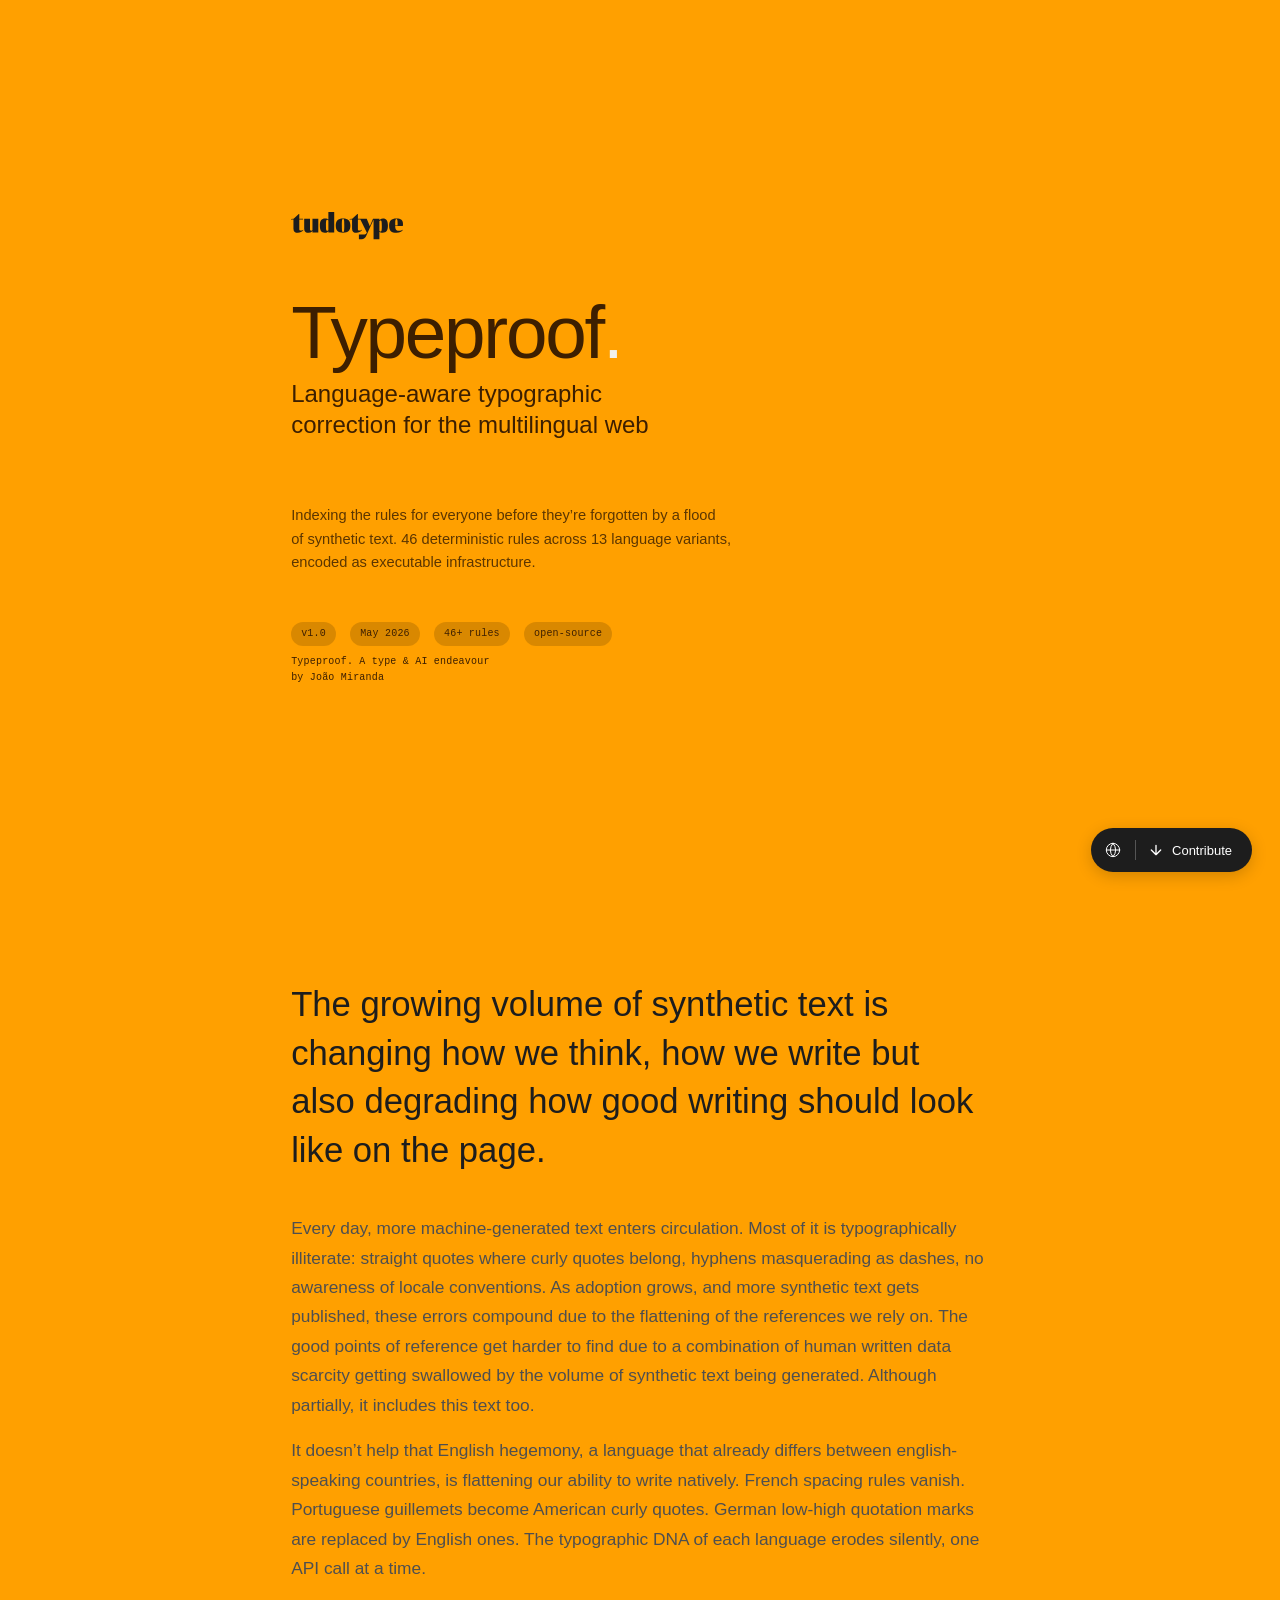
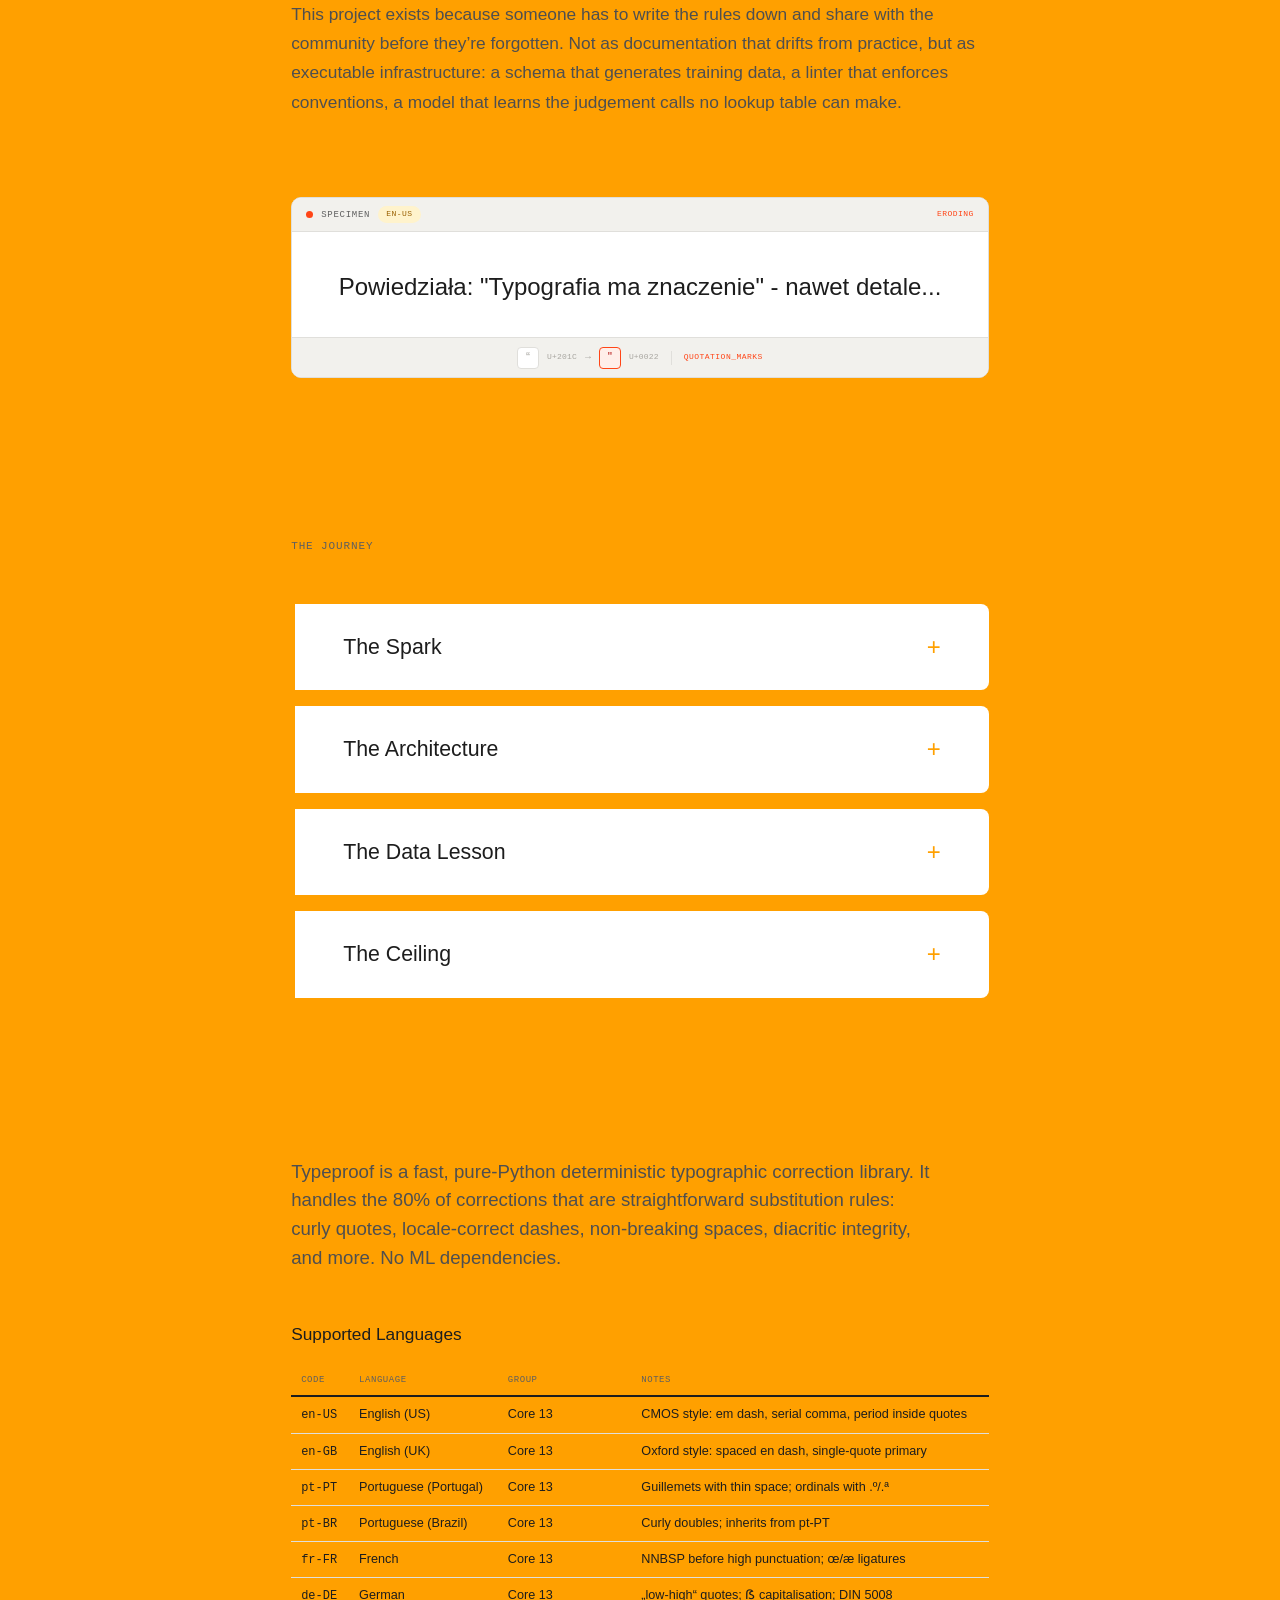
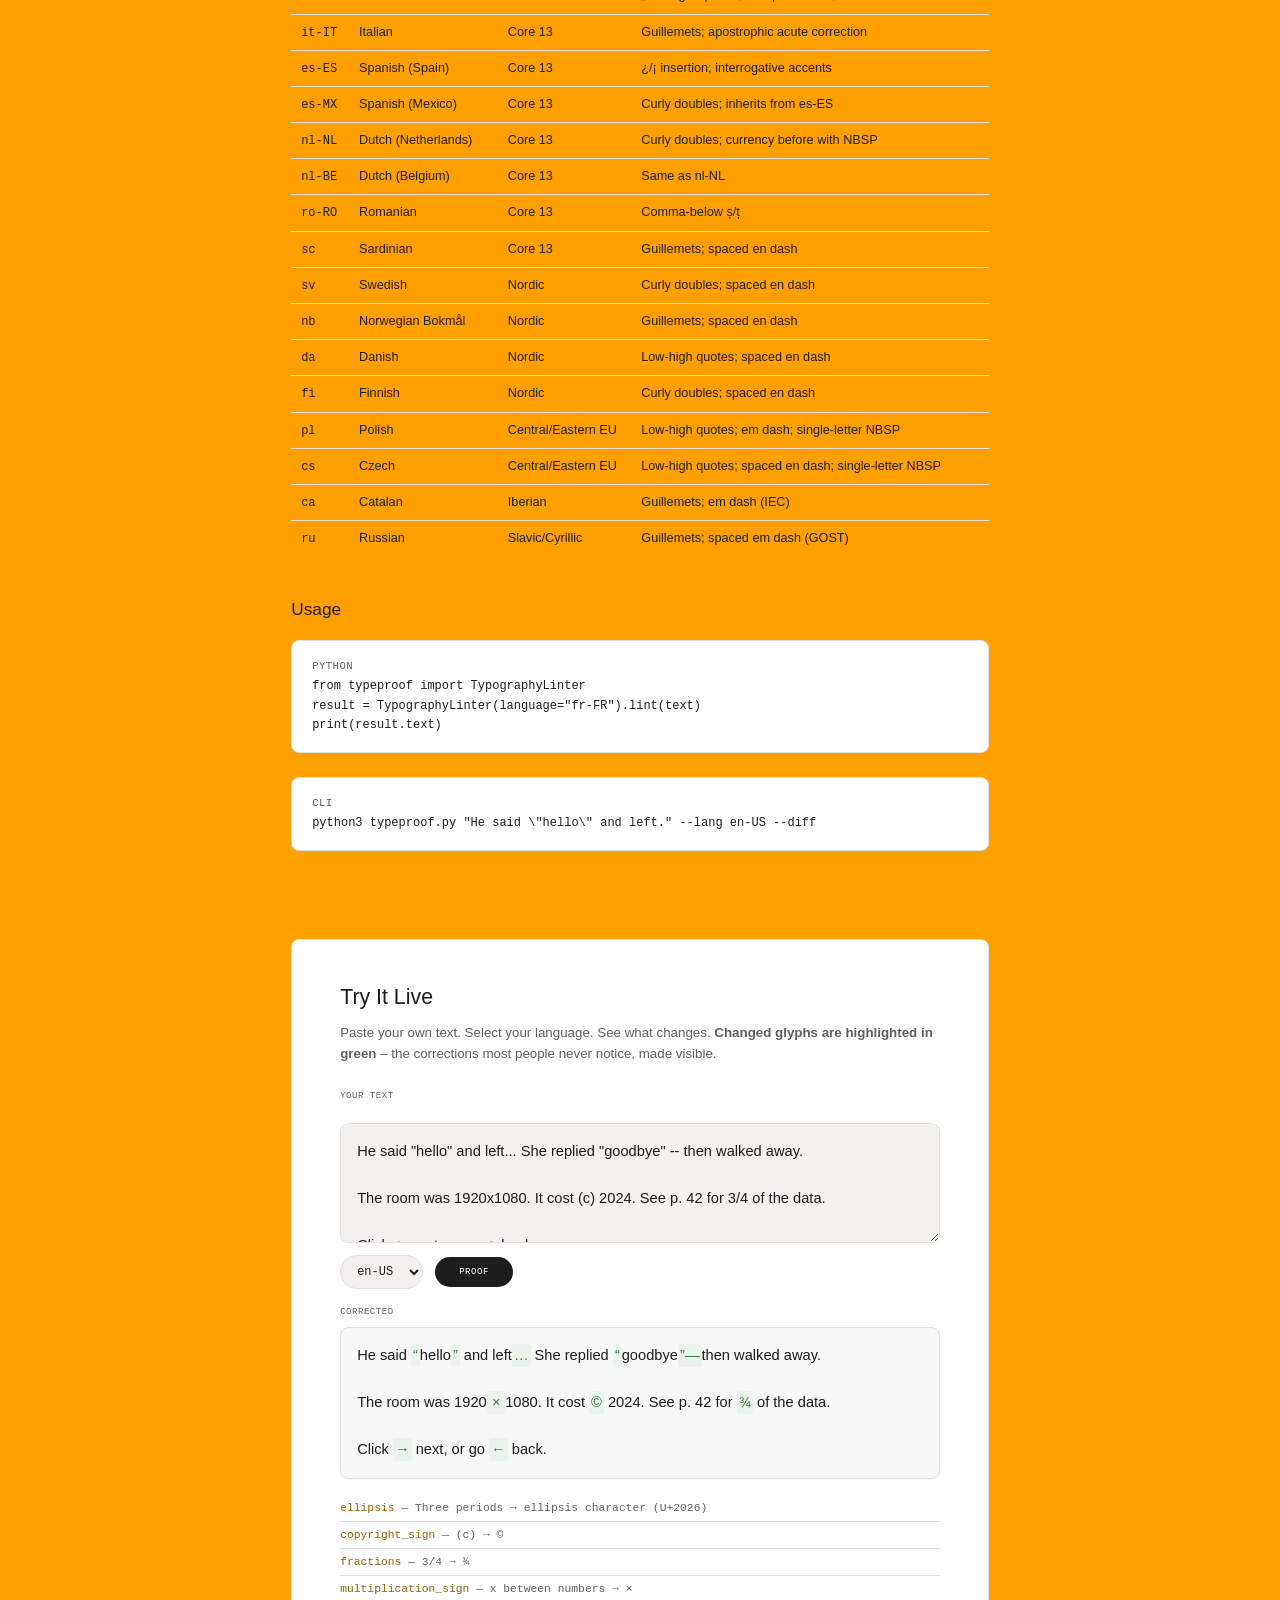
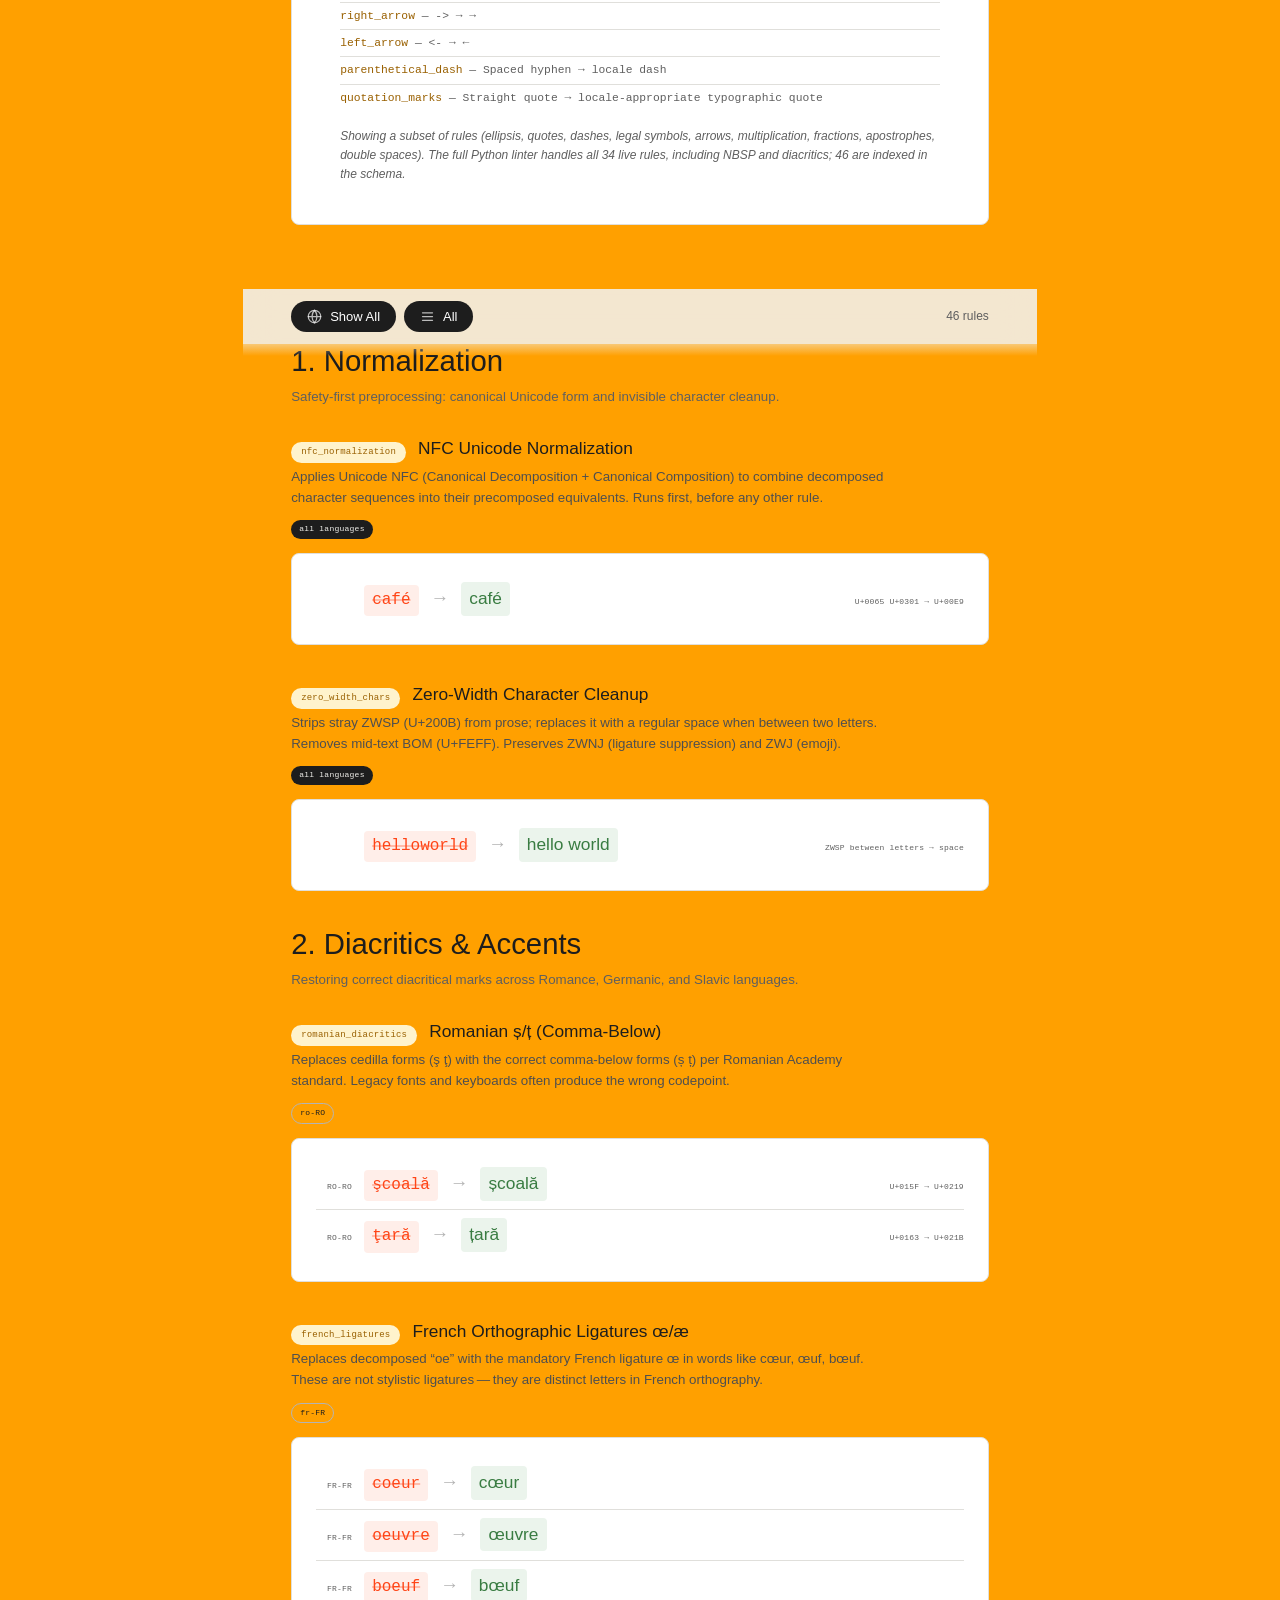
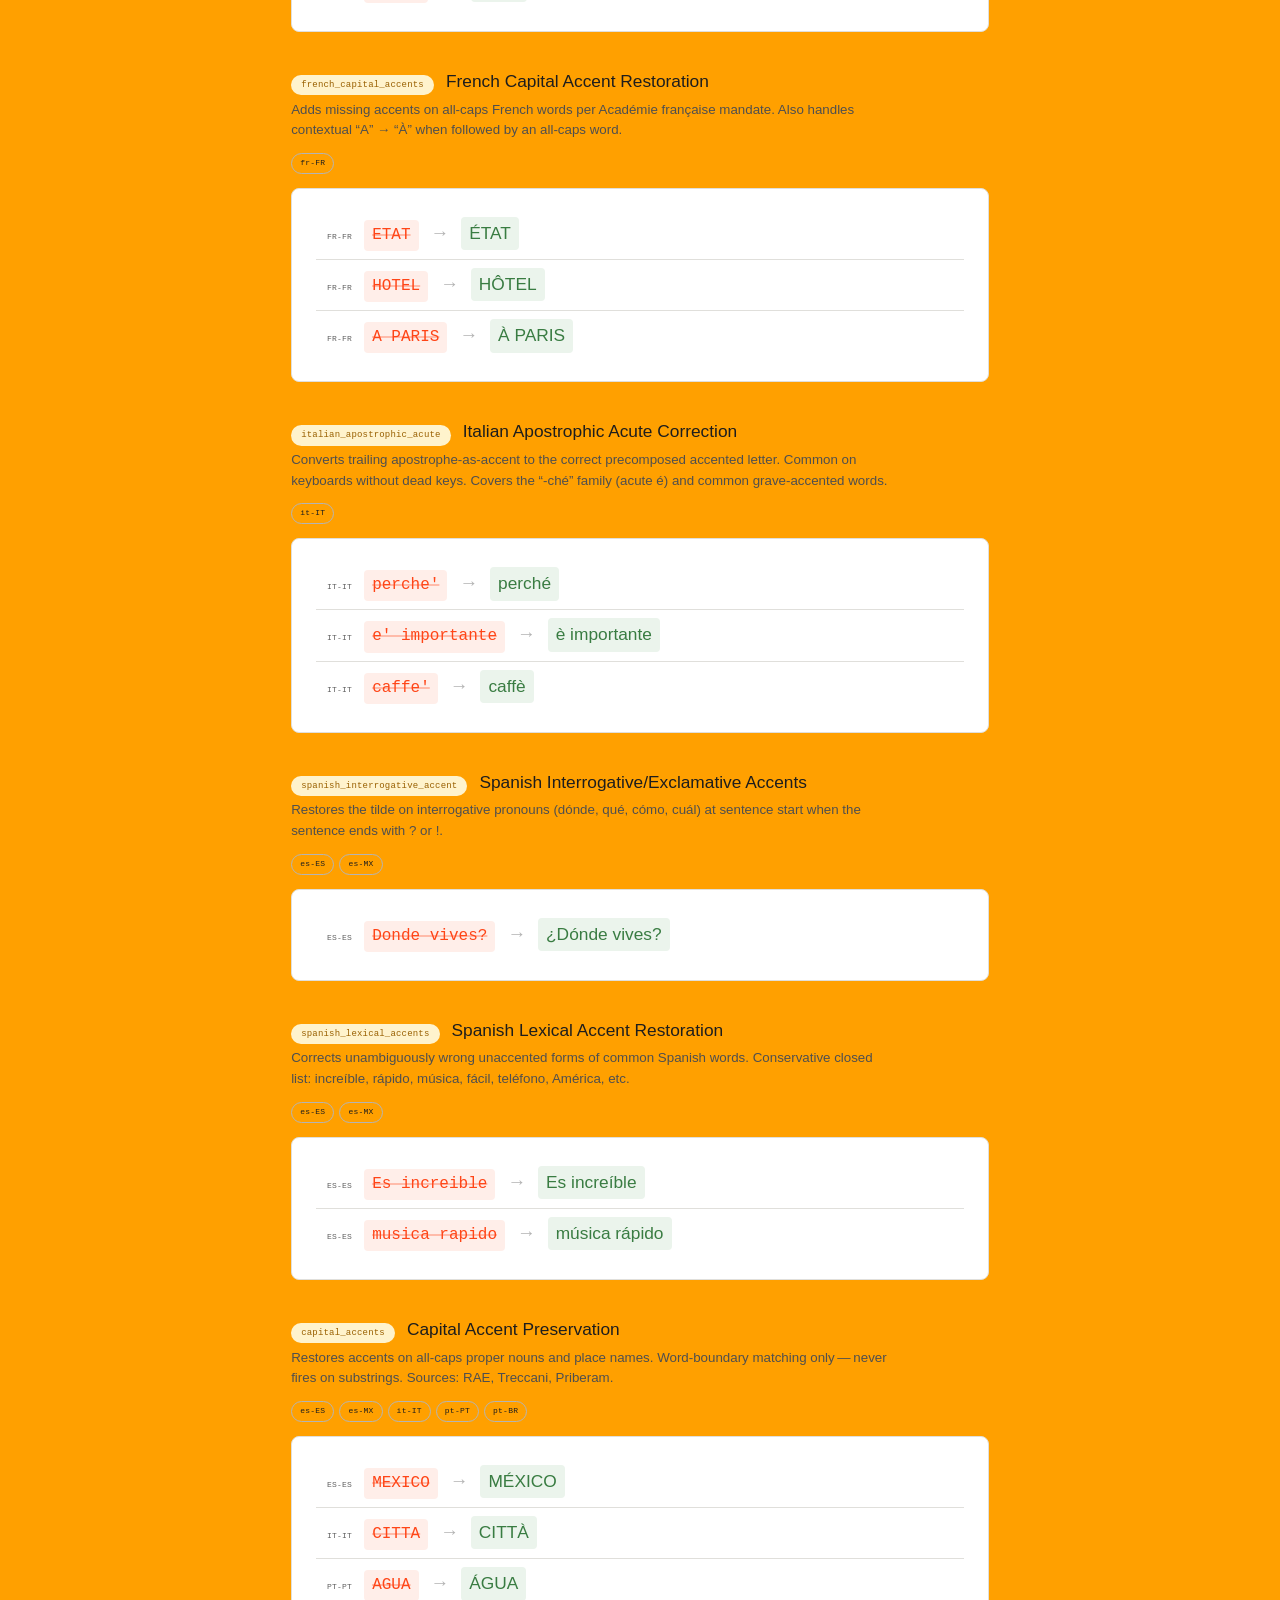
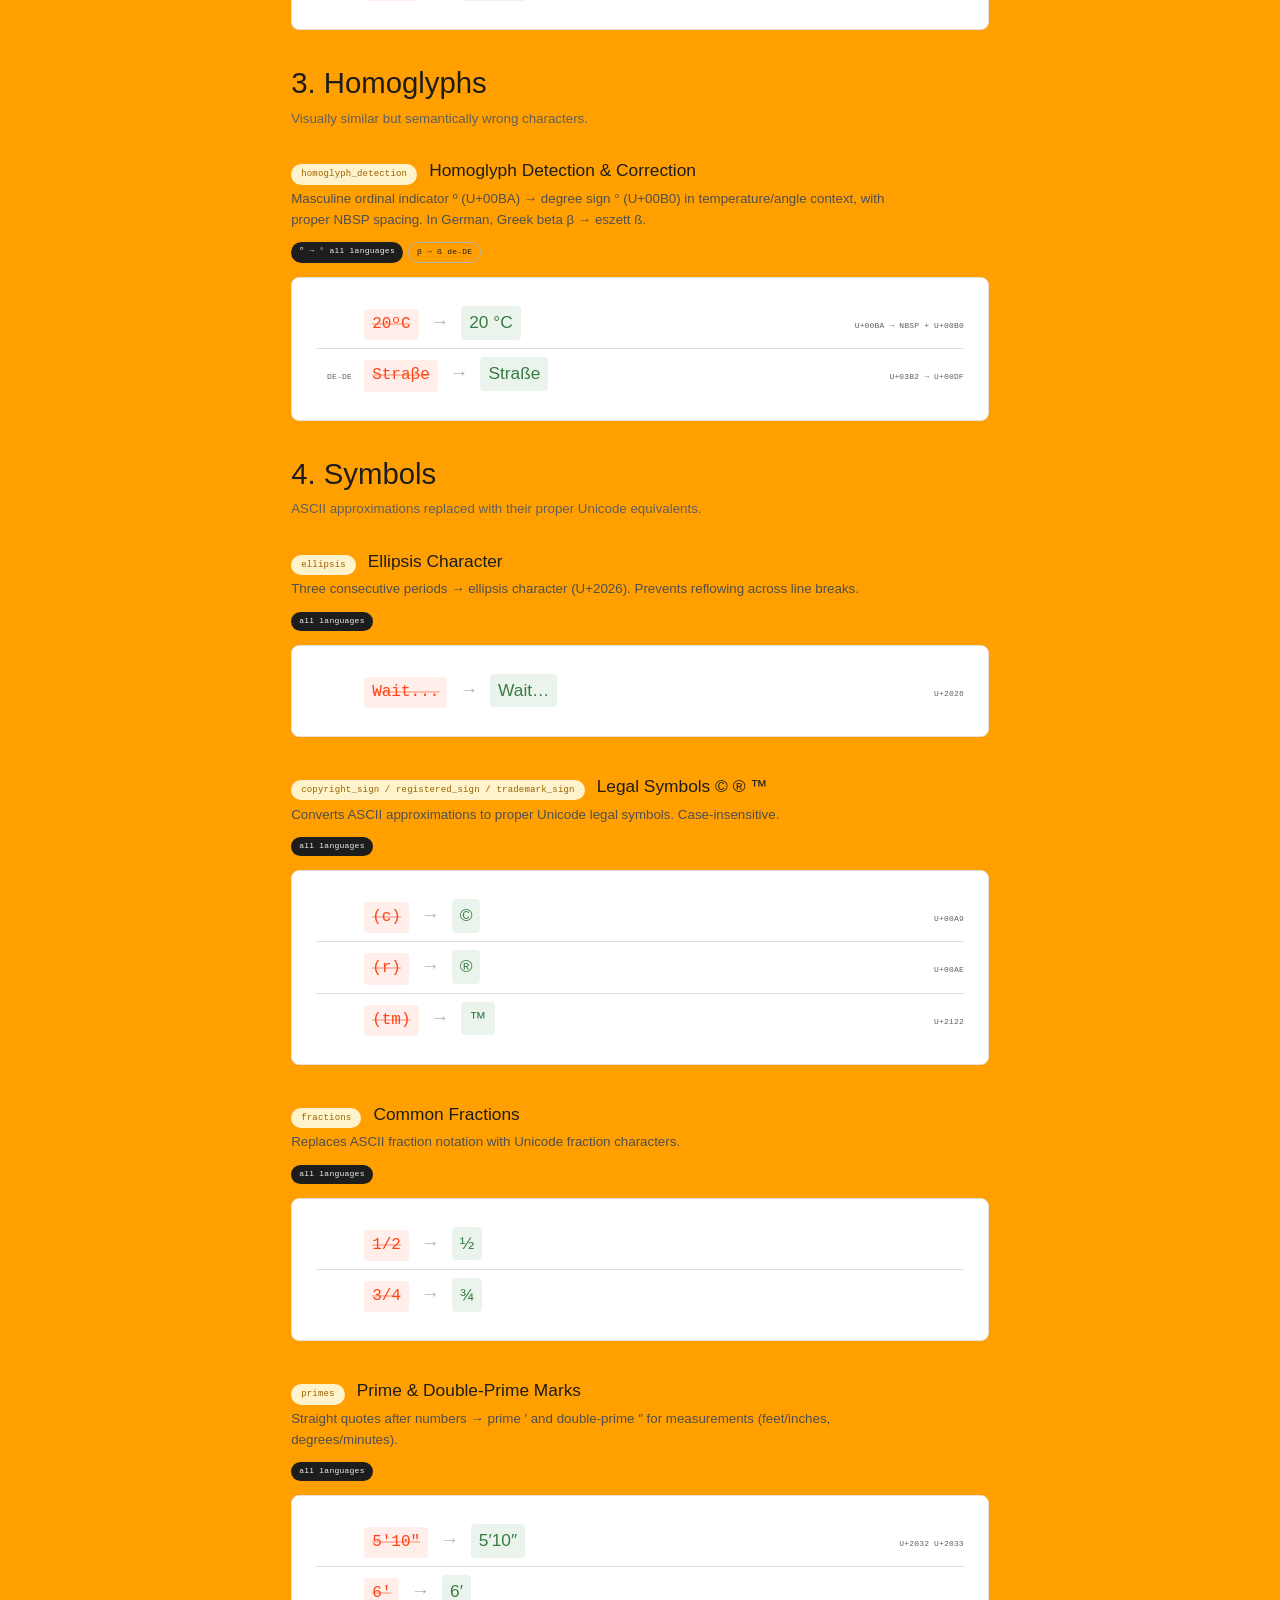
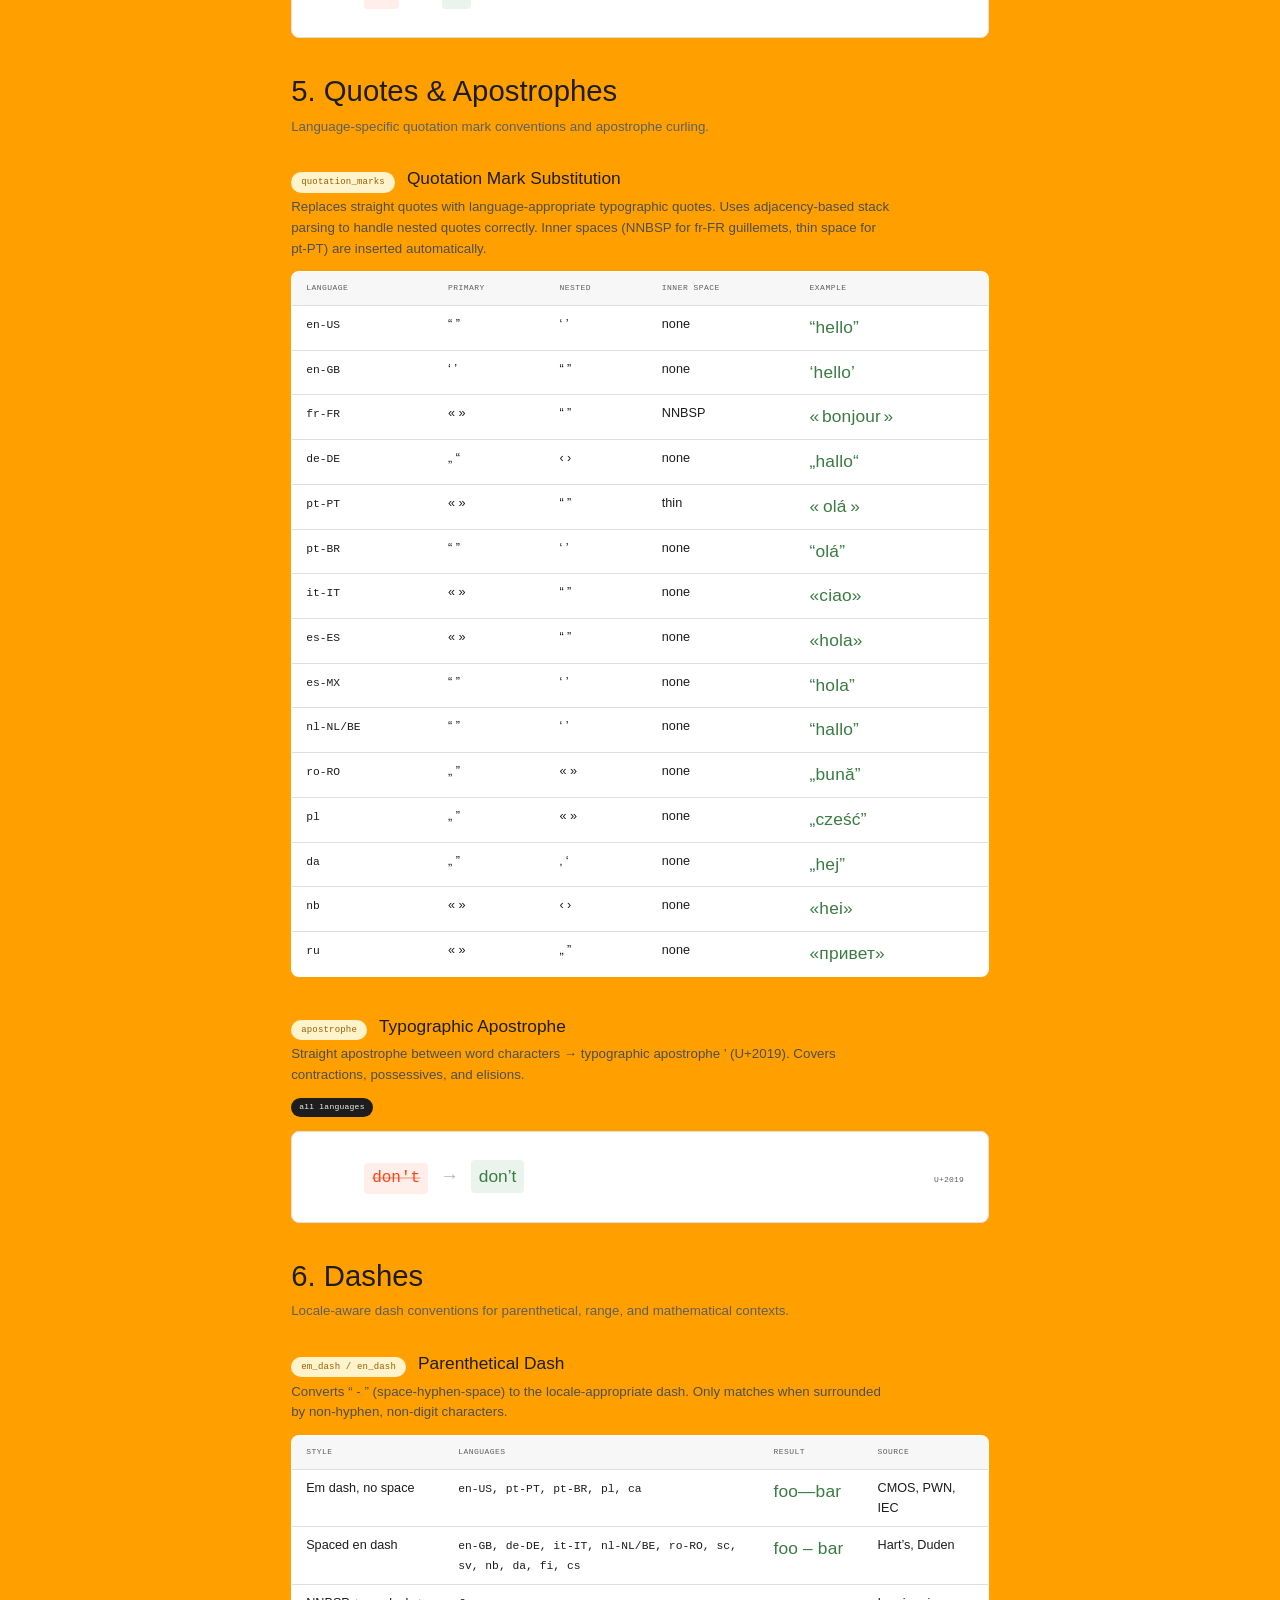
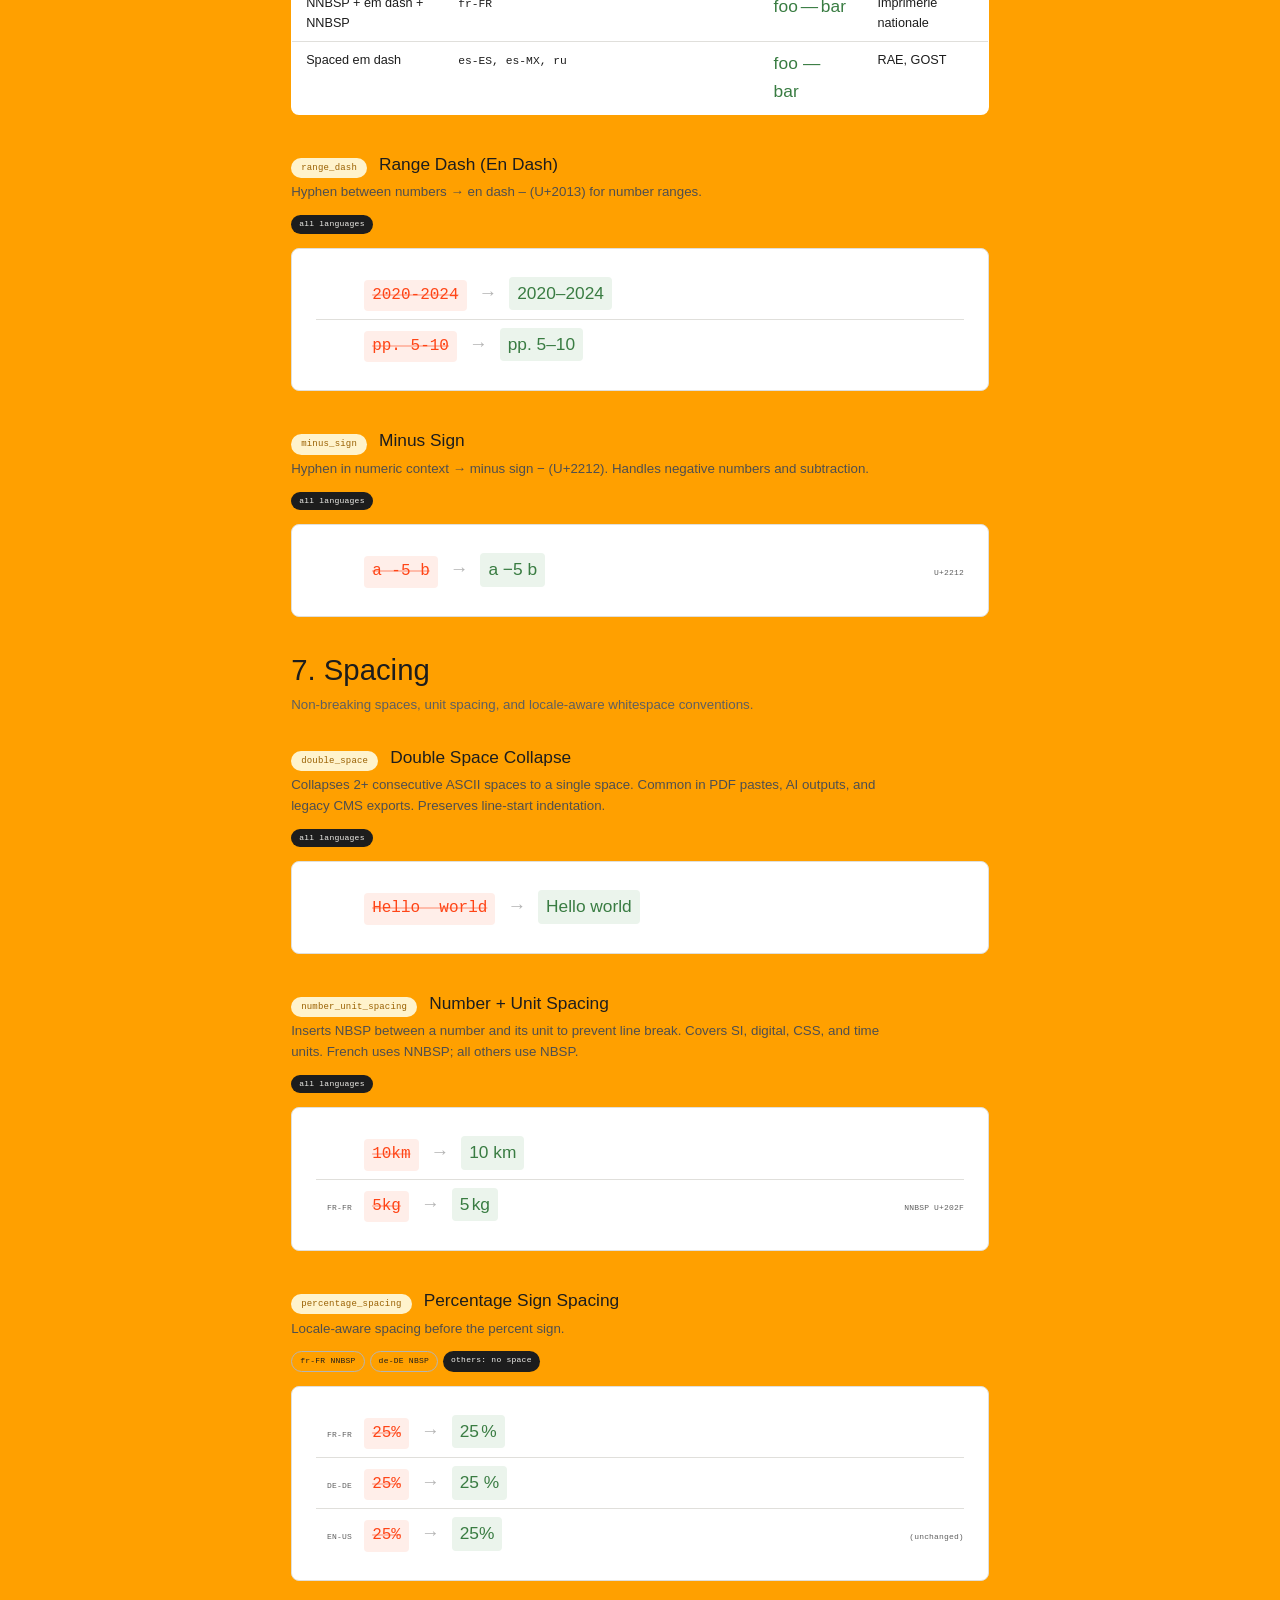
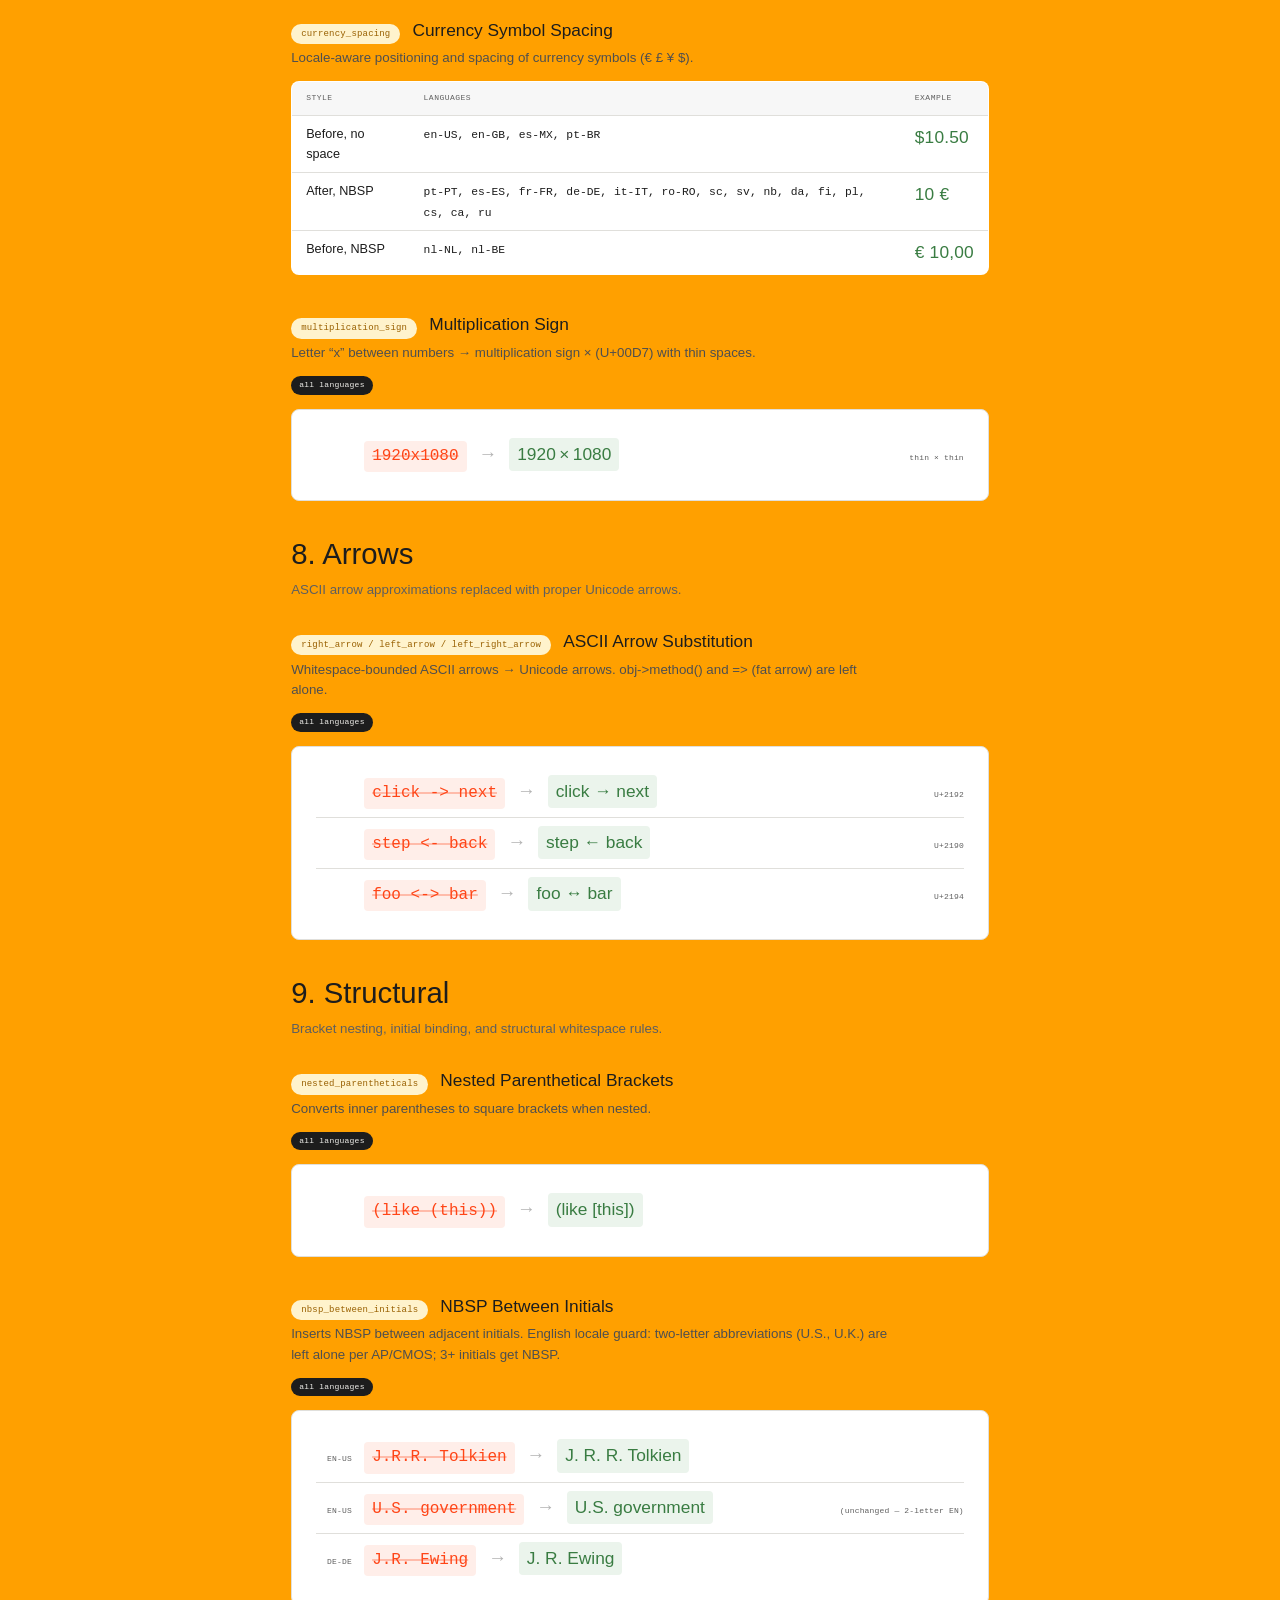
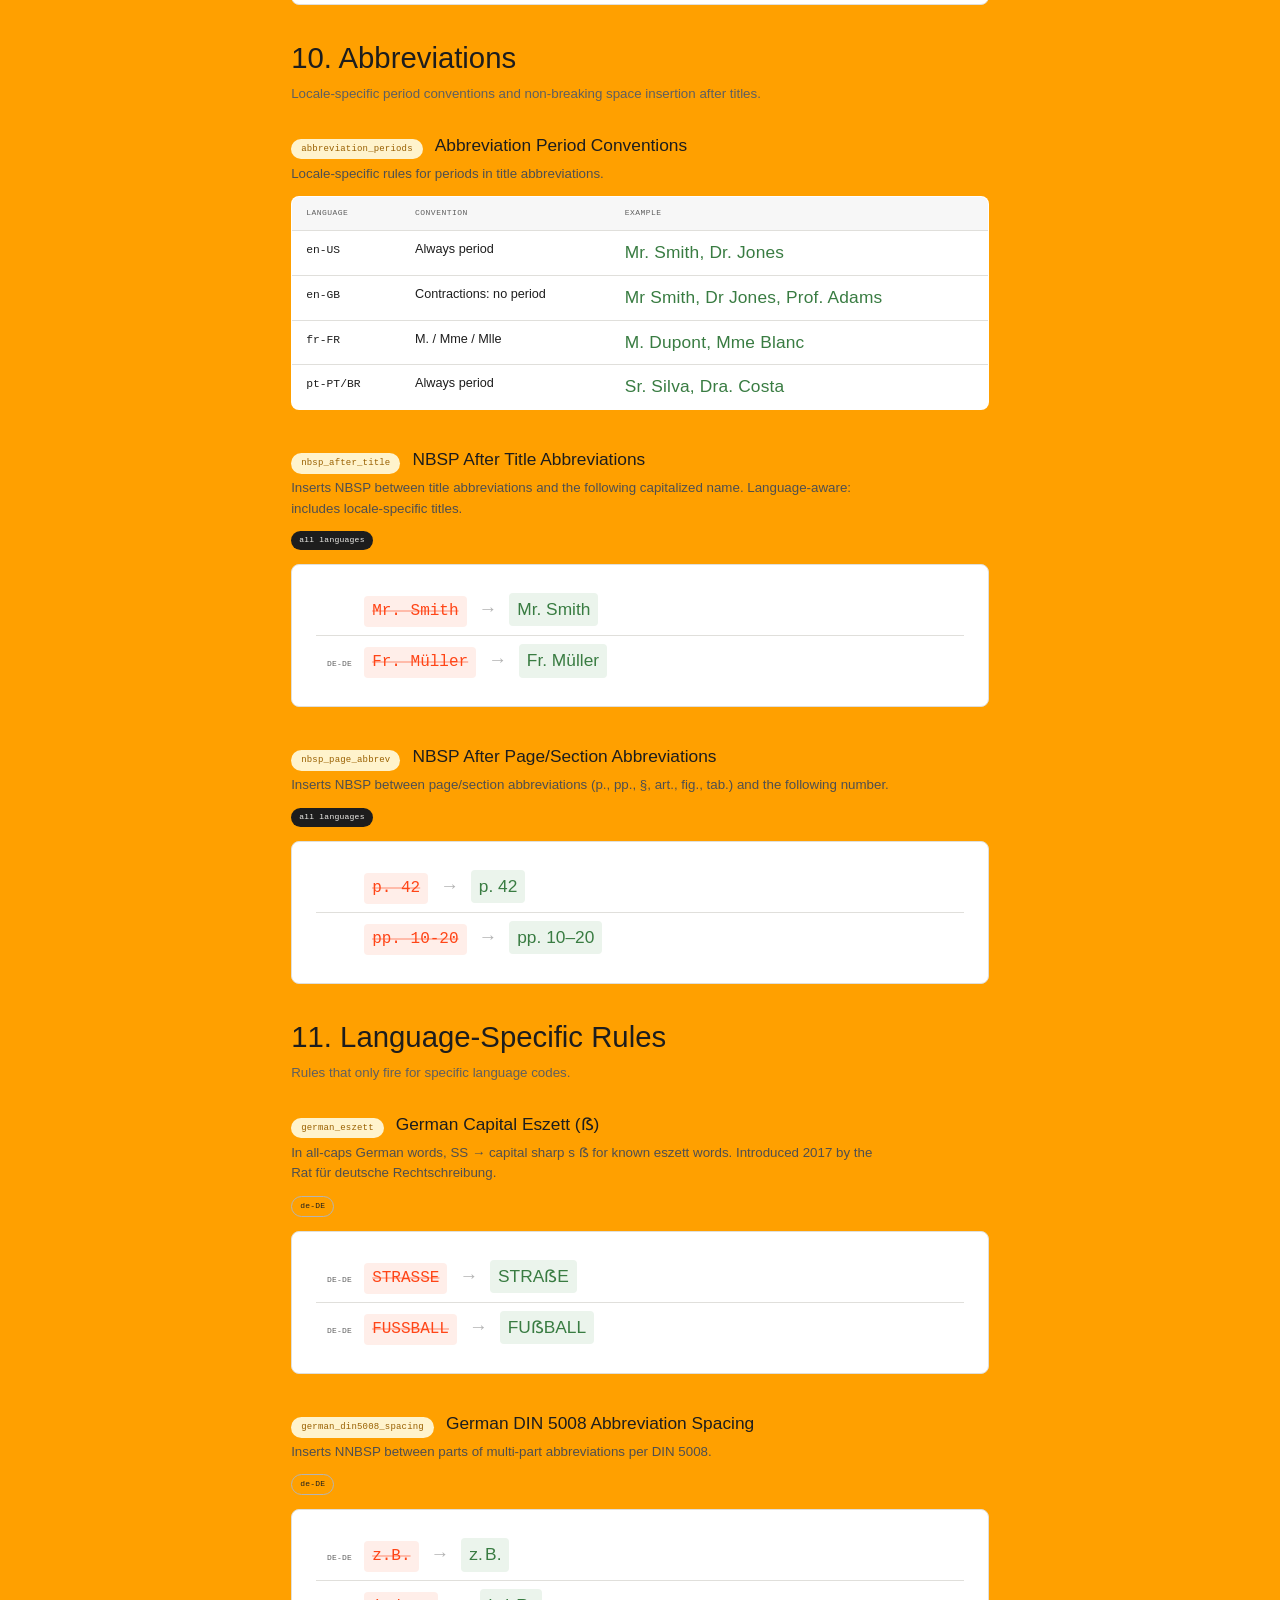
==== commit 9fa2c21f: "docs: honest rule count (34 live / 46 indexed) + graded maturity table - Demo (English) no longer cl" ====
--- a/docs/index.html
+++ b/docs/index.html
@@ -1968,7 +1968,7 @@
     <summary class="accordion-trigger"><span data-i18n="journey_arch_title">The Architecture</span> <span class="accordion-icon">+</span></summary>
     <div class="accordion-body">
     <p data-i18n="journey_arch_p1">The key insight was the 80/20 split. Most typographic corrections are deterministic &#x2013; replacing straight quotes with curly quotes is a lookup operation. But some require genuine judgement: is this dash a parenthetical or a range? Should the colon capitalise what follows? Does this abbreviation need a period in this locale?</p>
-    <p data-i18n="journey_arch_p2">So we built two layers. Layer 1 is a pure-Python lint library: 46+ rules, 13 language variants, zero ML dependencies. It handles the deterministic 80%. Layer 2 is a fine-tuned model trained from a YAML schema that serves as the single source of truth. The schema describes rules; the generator translates them into training examples. When the schema changes, regenerate. The YAML never knows about edge cases; the Python handles them.</p>
+    <p data-i18n="journey_arch_p2">So we built two layers. Layer 1 is a pure-Python lint library: 34 live rules — 46 indexed in the schema — across 13 language variants, zero ML dependencies. It handles the deterministic 80%. Layer 2 is a fine-tuned model trained from a YAML schema that serves as the single source of truth. The schema describes rules; the generator translates them into training examples. When the schema changes, regenerate. The YAML never knows about edge cases; the Python handles them.</p>
     <p data-i18n="journey_arch_p3">Three layers total: <strong>Lint &#x2192; Model &#x2192; Font Gate</strong>. The font gate ensures the corrected output is actually renderable in the target typeface. No missing glyphs. No weird glyph replacements. No tofu.</p>
     </div>
   </details>
@@ -2108,7 +2108,7 @@
       </div>
     </div>
     <ul class="demo-corrections" id="demo-corrections" aria-live="polite"></ul>
-    <p class="demo-note" data-i18n="demo_note">Showing a subset of rules (ellipsis, quotes, dashes, legal symbols, arrows, multiplication, fractions, apostrophes, double spaces). The full Python linter handles all 46+ rules including NBSP, diacritics, and accessibility.</p>
+    <p class="demo-note" data-i18n="demo_note">Showing a subset of rules (ellipsis, quotes, dashes, legal symbols, arrows, multiplication, fractions, apostrophes, double spaces). The full Python linter handles all 34 live rules, including NBSP and diacritics; 46 are indexed in the schema.</p>
   </div>
 </section>
 
@@ -4242,7 +4242,7 @@
   // ================================================================
   // INLINE TRANSLATIONS
   // ================================================================
-  var INLINE_TRANSLATIONS = {"en":{"cover_subtitle":"Language-aware typographic correction for the multilingual web","cover_desc":"Indexing the rules for everyone before they’re forgotten by a flood of synthetic text. 46 deterministic rules across 13 language variants, encoded as executable infrastructure.","cover_meta_text":"Typeproof. A type & AI endeavour by João Miranda","premise_lead":"The growing volume of synthetic text is changing how we think, how we write but also degrading how good writing should look like on the page.","premise_p1":"Every day, more machine-generated text enters circulation. Most of it is typographically illiterate: straight quotes where curly quotes belong, hyphens masquerading as dashes, no awareness of locale conventions. As adoption grows, and more synthetic text gets published, these errors compound due to the flattening of the references we rely on. The good points of reference get harder to find due to a combination of human written data scarcity getting swallowed by the volume of synthetic text being generated. Although partially, it includes this text too.","premise_p2":"It doesn’t help that English hegemony, a language that already differs between english-speaking countries, is flattening our ability to write natively. French spacing rules vanish. Portuguese guillemets become American curly quotes. German low-high quotation marks are replaced by English ones. The typographic DNA of each language erodes silently, one API call at a time.","premise_p3":"This project exists because someone has to write the rules down and share with the community before they’re forgotten. Not as documentation that drifts from practice, but as executable infrastructure: a schema that generates training data, a linter that enforces conventions, a model that learns the judgement calls no lookup table can make.","journey_eyebrow":"The Journey","journey_spark_title":"The Spark","journey_spark_p1":"It started with an internal conversation about the em dash. A colleague triggered a conversation about how it should be used, what the conventions are and whether Automattic should standardise. People from different teams, different countries, different editorial traditions weighed in. Everyone had an opinion about a single character.","journey_spark_p2":"Following that thread meant following the em dash across borders. American English uses it without spaces. British English prefers a spaced en dash. Portuguese uses travessão for dialogue. French uses tiret with non-breaking spaces. The same function – a parenthetical pause – expressed differently in every language WordPress serves.","journey_spark_p3":"No good system existed. Gutenberg did basic smart quotes, English-only. Grammarly and ProWritingAid barely touched typographic correctness. Translation tools carried source-language conventions into target languages. I decided to build the infrastructure as an experiment with ML. The global reach of Automattic\u2019s products, and its core contributions to WordPress, inspired me to think about something with a global impact \u2013 an open-source effort that local and global communities can extend, refine, and make their own.","journey_arch_title":"The Architecture","journey_arch_p1":"The key insight was the 80/20 split. Most typographic corrections are deterministic – replacing straight quotes with curly quotes is a lookup operation. But some require genuine judgement: is this dash a parenthetical or a range? Should the colon capitalise what follows? Does this abbreviation need a period in this locale?","journey_arch_p2":"So we built two layers. Layer 1 is a pure-Python lint library: 46+ rules, 13 language variants, zero ML dependencies. It handles the deterministic 80%. Layer 2 is a fine-tuned model trained from a YAML schema that serves as the single source of truth. The schema describes rules; the generator translates them into training examples. When the schema changes, regenerate. The YAML never knows about edge cases; the Python handles them.","journey_arch_p3":"Three layers total: <strong>Lint → Model → Font Gate</strong>. The font gate ensures the corrected output is actually renderable in the target typeface. No missing glyphs. No weird glyph replacements. No tofu.","journey_data_title":"The Data Lesson","journey_data_stat1_label":"v1 exact matches","journey_data_stat2_label":"v2 exact matches","journey_data_p1":"v1 trained on 3,292 pairs including 815 detection and explanation pairs. Those pairs taught the model to <em>explain</em> typography instead of <em>correcting</em> it. The instruction said ‘correct the text’ but the model had learned that output means explanation.","journey_data_p2":"v2 changed three things: added ‘Output only the corrected text, no explanation’ to every instruction, removed the explanation pairs, and increased from 3 to 12 epochs. The result: 1/83 → 22/83 exact matches. The largest single jump in the entire project. The lesson was clear: <strong>data quality beats data quantity</strong>. And it beats model size, architecture, and hyperparameter tuning.","journey_ceiling_title":"The Ceiling","journey_ceiling_stat1_label":"3B ceiling (v3–v4)","journey_ceiling_stat2_label":"7B breakthrough (v5)","journey_ceiling_p1":"Three iterations on Llama 3.2 3B plateaued at 23/83 (27.7%). Rank tuning, epoch tuning, template expansion – nothing moved the needle. The remaining failures clustered around one root cause: invisible Unicode characters. NBSP (U+00A0), NNBSP (U+202F), ZWNJ (U+200C) – characters the tokenizer couldn’t represent at 3B scale.","journey_ceiling_p2":"Switching to Mistral 7B jumped to 42/83 (50.6%). The failure mode wasn’t ‘the model can’t learn’ – it was ‘the tokenizer can’t represent’. The lessons from v1–v4 (data quality, instruction format, correction-only templates) all transferred. The 7B model inherited them at the dataset level and added the one thing 3B couldn’t provide: stable codepoint representations for invisible characters.","overview_intro":"Typeproof is a fast, pure-Python deterministic typographic correction library. It handles the 80% of corrections that are straightforward substitution rules: curly quotes, locale-correct dashes, non-breaking spaces, diacritic integrity, and more. No ML dependencies.","overview_languages_title":"Supported Languages","overview_usage_title":"Usage","demo_title":"Try It Live","demo_subtitle":"Paste your own text. Select your language. See what changes. <strong>Changed glyphs are highlighted in green</strong> – the corrections most people never notice, made visible.","demo_your_text":"Your text","demo_corrected":"Corrected","demo_btn":"Proof","demo_note":"Showing a subset of rules (ellipsis, quotes, dashes, legal symbols, arrows, multiplication, fractions, apostrophes, double spaces). The full Python linter handles all 46+ rules including NBSP, diacritics, and accessibility.","filter_show_all":"Show All","cta_eyebrow":"Open Source","cta_heading":"This work needs native speakers.","cta_p1":"I verified the sources the LLM pulled from. I cross-referenced grammars, style guides, and typographic authorities for every language variant. But there’s nothing like a native to truly validate this kind of work. The rules for your language deserve to be reviewed by someone who grew up writing in it.","cta_p2":"This is where Typeproof can – and should – scale. Extend the schema to new languages. Catch conventions I got wrong. Add the rules that only a native would know to look for. The YAML schema is designed for exactly this: auditable, extensible, open.","cta_btn_github":"View on GitHub","cta_btn_issues":"Report an Issue","cta_btn_fork":"Fork & Contribute","cta_install_title":"Install","author_title":"About the Author","author_role":"Brand Designer at <a href=\"https://automattic.design\" target=\"_blank\" style=\"color:rgba(255,255,255,0.5); text-decoration:none; border-bottom:1px solid rgba(255,255,255,0.2);\">Automattic</a>","author_bio":"João is a Portuguese brand and type designer with over a decade of experience at consultancies including Pentagram, Wolff Olins and R/GA. At <a href=\"https://automattic.design\" target=\"_blank\" style=\"color:rgba(255,255,255,0.5); text-decoration:none; border-bottom:1px solid rgba(255,255,255,0.2);\">Automattic</a>, he shapes the visual identity of WordPress – the platform that powers over 40% of the web. He also founded <a href=\"https://tudotype.com\" target=\"_blank\" style=\"color:rgba(255,255,255,0.5); text-decoration:none; border-bottom:1px solid rgba(255,255,255,0.2);\">tudotype</a>, an independent type foundry.","footer_text":"<span class=\"amber\">46+ rules</span> &middot; 13 language variants &middot; May 2026<br>Set in <a href=\"https://fonts.google.com/specimen/Google+Sans\" target=\"_blank\" style=\"color:rgba(255,255,255,0.4); text-decoration:none; border-bottom:1px solid rgba(255,255,255,0.15);\">Google Sans</a>","floating_contribute":"Contribute"},"fr":{"cover_subtitle":"Correction typographique multilingue pilotée par la langue","cover_desc":"Indexer les règles pour tout le monde avant qu’elles ne soient noyées par un flot de texte synthétique. 46 règles déterministes couvrant 13 variantes linguistiques, encodées comme infrastructure exécutable.","cover_meta_text":"Typeproof. Un projet typographie & IA par João Miranda","premise_lead":"Le volume croissant de texte synthétique change notre façon de penser et d’écrire, mais dégrade aussi l’apparence que devrait avoir un texte bien composé.","premise_p1":"Chaque jour, davantage de texte généré par des machines entre en circulation. La majeure partie est typographiquement analphabète : des guillemets droits là où il faudrait des guillemets typographiques, des traits d’union déguisés en tirets, aucune conscience des conventions locales. À mesure que l’adoption croît et que le texte synthétique est publié, ces erreurs s’accumulent en aplatissant les références sur lesquelles nous nous appuyons. Les bons points de repère deviennent plus difficiles à trouver, submergés par le volume de texte synthétique produit. Bien que partiellement, cela inclut ce texte également.","premise_p2":"L’hégémonie de l’anglais – une langue qui varie déjà entre pays anglophones – n’arrange rien : elle aplatit notre capacité à écrire dans nos langues maternelles. Les règles d’espacement françaises disparaissent. Les guillemets portugais deviennent des « curly quotes » américaines. Les guillemets allemands bas-haut sont remplacés par ceux de l’anglais. L’ADN typographique de chaque langue s’érode silencieusement, un appel d’API à la fois.","premise_p3":"Ce projet existe parce que quelqu’un doit consigner les règles et les partager avec la communauté avant qu’elles ne soient oubliées. Non pas comme de la documentation qui diverge de la pratique, mais comme une infrastructure exécutable : un schéma qui génère des données d’entraînement, un linter qui applique les conventions, un modèle qui apprend les jugements qu’aucune table de correspondance ne peut rendre.","journey_eyebrow":"Le parcours","journey_spark_title":"L’étincelle","journey_spark_p1":"Tout a commencé par une conversation interne sur le tiret cadratin. Un collègue a lancé un échange sur la façon de l’utiliser, sur les conventions en vigueur et sur la question de savoir si Automattic devait les standardiser. Des personnes de différentes équipes, différents pays, différentes traditions éditoriales ont donné leur avis. Tout le monde avait une opinion sur un seul caractère.","journey_spark_p2":"Suivre ce fil, c’était suivre le tiret cadratin à travers les frontières. L’anglais américain l’emploie sans espace. L’anglais britannique préfère un tiret demi-cadratin espacé. Le portugais utilise le travessão pour le dialogue. Le français emploie le tiret avec des espaces insécables. La même fonction – une pause incidente – exprimée différemment dans chaque langue que dessert WordPress.","journey_spark_p3":"Aucun bon système n’existait. Gutenberg faisait des guillemets intelligents basiques, uniquement en anglais. Grammarly et ProWritingAid touchaient à peine à la correction typographique. Les outils de traduction importaient les conventions de la langue source dans la langue cible. J’ai décidé de construire l’infrastructure comme une expérience de ML. L’impact mondial des produits Automattic, y compris ses contributions au cœur de WordPress, rendait cette expérience d’autant plus pertinente : c’est une belle occasion de <em>faire ce qui est juste</em> et de promouvoir notre éthique open-source en partageant largement ce travail.","journey_arch_title":"L’architecture","journey_arch_p1":"L’idée clé était la répartition 80/20. La plupart des corrections typographiques sont déterministes – remplacer des guillemets droits par des guillemets typographiques est une opération de substitution. Mais certaines nécessitent un vrai jugement : ce tiret est-il une incise ou une plage ? Le deux-points impose-t-il une majuscule à la suite ? Cette abréviation a-t-elle besoin d’un point dans cette locale ?","journey_arch_p2":"Nous avons donc construit deux couches. La couche 1 est une bibliothèque de lint en pur Python : plus de 46 règles, 13 variantes linguistiques, zéro dépendance ML. Elle couvre les 80 % déterministes. La couche 2 est un modèle fine-tuné entraîné à partir d’un schéma YAML qui sert de source de vérité unique. Le schéma décrit les règles ; le générateur les traduit en exemples d’entraînement. Quand le schéma change, on regénère. Le YAML ignore les cas limites ; le Python s’en charge.","journey_arch_p3":"Trois couches au total : <strong>Lint → Modèle → Contrôle de fonte</strong>. Le contrôle de fonte vérifie que la sortie corrigée est effectivement rendue dans la police cible. Pas de glyphes manquants. Pas de substitutions incongrues. Pas de tofu.","journey_data_title":"La leçon des données","journey_data_stat1_label":"correspondances exactes v1","journey_data_stat2_label":"correspondances exactes v2","journey_data_p1":"La v1 a été entraînée sur 3 292 paires, dont 815 paires de détection et d’explication. Ces paires ont appris au modèle à <em>expliquer</em> la typographie au lieu de la <em>corriger</em>. L’instruction disait « corrigez le texte », mais le modèle avait appris que la sortie signifiait explication.","journey_data_p2":"La v2 a changé trois choses : ajout de « Ne produire que le texte corrigé, sans explication » à chaque instruction, suppression des paires d’explication, et passage de 3 à 12 époques. Résultat : 1/83 → 22/83 correspondances exactes. Le plus grand bond en une seule étape de tout le projet. La leçon était limpide : <strong>la qualité des données bat la quantité</strong>. Et elle bat aussi la taille du modèle, l’architecture et le réglage des hyperparamètres.","journey_ceiling_title":"Le plafond","journey_ceiling_stat1_label":"plafond 3B (v3–v4)","journey_ceiling_stat2_label":"percée 7B (v5)","journey_ceiling_p1":"Trois itérations sur Llama 3.2 3B ont plafonné à 23/83 (27,7 %). Réglage du rang, du nombre d’époques, expansion des templates – rien n’a fait bouger le curseur. Les échecs restants convergeaient vers une seule cause : les caractères Unicode invisibles. NBSP (U+00A0), NNBSP (U+202F), ZWNJ (U+200C) – des caractères que le tokenizer ne pouvait pas représenter à l’échelle 3B.","journey_ceiling_p2":"Le passage à Mistral 7B a fait bondir le score à 42/83 (50,6 %). Le problème n’était pas « le modèle n’apprend pas » – c’était « le tokenizer ne peut pas représenter ». Les leçons des v1–v4 (qualité des données, format d’instruction, templates de correction uniquement) ont toutes été transférées. Le modèle 7B en a hérité au niveau du jeu de données et a apporté la seule chose que le 3B ne pouvait pas fournir : des représentations stables des codepoints pour les caractères invisibles.","overview_intro":"Typeproof est une bibliothèque de correction typographique déterministe, rapide et en pur Python. Elle couvre les 80 % de corrections qui relèvent de règles de substitution directes : guillemets typographiques, tirets adaptés à la locale, espaces insécables, intégrité des signes diacritiques, et plus encore. Aucune dépendance ML.","overview_languages_title":"Langues prises en charge","overview_usage_title":"Utilisation","demo_title":"Essayez en direct","demo_subtitle":"Collez votre texte. Sélectionnez votre langue. Voyez ce qui change. <strong>Les glyphes modifiés sont surlignés en vert</strong> – les corrections que la plupart des gens ne remarquent jamais, rendues visibles.","demo_your_text":"Votre texte","demo_corrected":"Corrigé","demo_btn":"Proof","demo_note":"Affichage d’un sous-ensemble de règles (points de suspension, guillemets, tirets, symboles juridiques, flèches, multiplication, fractions, apostrophes, doubles espaces). Le linter Python complet gère les 46+ règles, y compris NBSP, diacritiques et accessibilité.","filter_show_all":"Tout afficher","cta_eyebrow":"Open Source","cta_heading":"Ce travail a besoin de locuteurs natifs.","cta_p1":"J’ai vérifié les sources utilisées par le LLM. J’ai croisé grammaires, guides de style et autorités typographiques pour chaque variante linguistique. Mais rien ne remplace un locuteur natif pour valider véritablement ce type de travail. Les règles de votre langue méritent d’être relues par quelqu’un qui a grandi en l’écrivant.","cta_p2":"C’est là que Typeproof peut – et devrait – passer à l’échelle. Étendre le schéma à de nouvelles langues. Repérer les conventions que j’aurais mal interprétées. Ajouter les règles que seul un natif saurait chercher. Le schéma YAML a été conçu précisément pour cela : auditable, extensible, ouvert.","cta_btn_github":"Voir sur GitHub","cta_btn_issues":"Signaler un problème","cta_btn_fork":"Forker et contribuer","cta_install_title":"Installation","author_title":"À propos de l’auteur","author_role":"Brand Designer chez <a href=\"https://automattic.design\" target=\"_blank\" style=\"color:rgba(255,255,255,0.5); text-decoration:none; border-bottom:1px solid rgba(255,255,255,0.2);\">Automattic</a>","author_bio":"João est un designer de marque et de caractères portugais avec plus d’une décennie d’expérience dans des agences telles que Pentagram, Wolff Olins et R/GA. Chez <a href=\"https://automattic.design\" target=\"_blank\" style=\"color:rgba(255,255,255,0.5); text-decoration:none; border-bottom:1px solid rgba(255,255,255,0.2);\">Automattic</a>, il façonne l’identité visuelle de WordPress – la plateforme qui propulse plus de 40 % du web. Il a également fondé <a href=\"https://tudotype.com\" target=\"_blank\" style=\"color:rgba(255,255,255,0.5); text-decoration:none; border-bottom:1px solid rgba(255,255,255,0.2);\">tudotype</a>, une fonderie typographique indépendante.","footer_text":"<span class=\"amber\">46+ règles</span> &middot; 13 variantes linguistiques &middot; Mai 2026<br>Composé en <a href=\"https://fonts.google.com/specimen/Google+Sans\" target=\"_blank\" style=\"color:rgba(255,255,255,0.4); text-decoration:none; border-bottom:1px solid rgba(255,255,255,0.15);\">Google Sans</a>","floating_contribute":"Contribuer"},"pt":{"cover_subtitle":"Correção tipográfica sensível ao idioma para a web multilingue","cover_desc":"Indexar as regras para todos antes que se percam numa avalanche de texto sintético. 46 regras determinísticas em 13 variantes linguísticas, codificadas como infraestrutura executável.","cover_meta_text":"Typeproof. Um projeto de tipografia & IA por João Miranda","premise_lead":"O volume crescente de texto sintético está a mudar a forma como pensamos, como escrevemos, mas também a degradar a forma como o bom texto deve aparecer na página.","premise_p1":"Todos os dias, mais texto gerado por máquinas entra em circulação. A maioria é tipograficamente analfabeto: aspas retas onde deviam estar aspas curvas, hífenes a fazer-se passar por travessões, nenhuma noção das convenções locais. À medida que a adoção cresce e mais texto sintético é publicado, estes erros acumulam-se devido ao nivelamento das referências em que confiamos. Os bons pontos de referência tornam-se mais difíceis de encontrar, engolidos pelo volume de texto sintético gerado. Embora parcialmente, este texto também faz parte disso.","premise_p2":"Não ajuda que a hegemonia do inglês, uma língua que já difere entre os países anglófonos, esteja a nivelar a nossa capacidade de escrever nativamente. As regras de espaçamento do francês desaparecem. As aspas angulares do português transformam-se em aspas curvas americanas. As aspas baixas-altas do alemão são substituídas pelas inglesas. O ADN tipográfico de cada língua corrói-se silenciosamente, uma chamada de API de cada vez.","premise_p3":"Este projeto existe porque alguém tem de escrever as regras e partilhá-las com a comunidade antes que se percam. Não como documentação que se desvia da prática, mas como infraestrutura executável: um esquema que gera dados de treino, um linter que impõe convenções, um modelo que aprende os critérios de decisão que nenhuma tabela de consulta consegue resolver.","journey_eyebrow":"O Percurso","journey_spark_title":"A Faísca","journey_spark_p1":"Começou com uma conversa interna sobre o travessão. Um colega lançou uma discussão sobre como deveria ser usado, quais as convenções e se a Automattic deveria padronizar. Pessoas de equipas diferentes, países diferentes, tradições editoriais diferentes deram a sua opinião. Toda a gente tinha uma opinião sobre um único carácter.","journey_spark_p2":"Seguir aquele fio significou seguir o travessão através de fronteiras. O inglês americano usa-o sem espaços. O inglês britânico prefere um meia-risca com espaços. O português usa o travessão para diálogo. O francês usa tiret com espaços insecáveis. A mesma função – uma pausa parentética – expressa de forma diferente em cada língua que o WordPress serve.","journey_spark_p3":"Não existia nenhum bom sistema. O Gutenberg fazia aspas inteligentes básicas, apenas em inglês. O Grammarly e o ProWritingAid mal tocavam na correção tipográfica. As ferramentas de tradução transferiam as convenções da língua de origem para as línguas de destino. Decidi construir a infraestrutura como uma experiência com ML. O impacto global dos produtos Automattic, incluindo as suas contribuições nucleares para o WordPress, tornava esta experiência ainda mais relevante, pois há uma grande oportunidade de fazer <em>a coisa certa</em> e promover o nosso ethos open-source para partilhar isto amplamente.","journey_arch_title":"A Arquitetura","journey_arch_p1":"A ideia-chave foi a divisão 80/20. A maioria das correções tipográficas são determinísticas – substituir aspas retas por aspas curvas é uma operação de consulta. Mas algumas requerem verdadeiro discernimento: este travessão é uma pausa parentética ou um intervalo? O dois-pontos exige maiúscula a seguir? Esta abreviatura precisa de ponto neste idioma?","journey_arch_p2":"Então construímos duas camadas. A camada 1 é uma biblioteca lint em Python puro: 46+ regras, 13 variantes linguísticas, zero dependências de ML. Trata dos 80% determinísticos. A camada 2 é um modelo ajustado (fine-tuned) a partir de um esquema YAML que serve como fonte única de verdade. O esquema descreve regras; o gerador traduz-as em exemplos de treino. Quando o esquema muda, regenera-se. O YAML nunca sabe dos casos-limite; o Python trata deles.","journey_arch_p3":"Três camadas no total: <strong>Lint → Modelo → Font Gate</strong>. O font gate garante que a saída corrigida é efetivamente renderizável no tipo de letra de destino. Sem glifos em falta. Sem substituições estranhas. Sem tofu.","journey_data_title":"A Lição dos Dados","journey_data_stat1_label":"correspondências exatas v1","journey_data_stat2_label":"correspondências exatas v2","journey_data_p1":"A v1 foi treinada com 3.292 pares, incluindo 815 pares de deteção e explicação. Esses pares ensinaram o modelo a <em>explicar</em> tipografia em vez de a <em>corrigir</em>. A instrução dizia «corrige o texto», mas o modelo tinha aprendido que o output significava explicação.","journey_data_p2":"A v2 mudou três coisas: adicionou «Devolve apenas o texto corrigido, sem explicação» a cada instrução, removeu os pares de explicação e aumentou de 3 para 12 épocas. O resultado: 1/83 → 22/83 correspondências exatas. O maior salto individual de todo o projeto. A lição foi clara: <strong>a qualidade dos dados bate a quantidade</strong>. E bate o tamanho do modelo, a arquitetura e o ajuste de hiperparâmetros.","journey_ceiling_title":"O Teto","journey_ceiling_stat1_label":"teto do 3B (v3–v4)","journey_ceiling_stat2_label":"avanço do 7B (v5)","journey_ceiling_p1":"Três iterações no Llama 3.2 3B estagnaram nos 23/83 (27,7%). Ajuste de rank, ajuste de épocas, expansão de templates – nada mexeu a agulha. As falhas restantes agrupavam-se em torno de uma causa raiz: caracteres Unicode invisíveis. NBSP (U+00A0), NNBSP (U+202F), ZWNJ (U+200C) – caracteres que o tokenizador não conseguia representar à escala 3B.","journey_ceiling_p2":"Mudar para o Mistral 7B saltou para 42/83 (50,6%). O modo de falha não era «o modelo não consegue aprender» – era «o tokenizador não consegue representar». As lições da v1–v4 (qualidade dos dados, formato de instrução, templates só de correção) foram todas transferidas. O modelo 7B herdou-as ao nível do dataset e acrescentou a única coisa que o 3B não conseguia fornecer: representações estáveis de codepoints para caracteres invisíveis.","overview_intro":"O Typeproof é uma biblioteca determinística de correção tipográfica, rápida e em Python puro. Trata dos 80% de correções que são regras diretas de substituição: aspas curvas, travessões corretos para cada idioma, espaços insecáveis, integridade diacrítica, e mais. Sem dependências de ML.","overview_languages_title":"Idiomas Suportados","overview_usage_title":"Utilização","demo_title":"Experimenta ao Vivo","demo_subtitle":"Cola o teu texto. Seleciona o idioma. Vê o que muda. <strong>Os glifos alterados são realçados a verde</strong> – as correções que a maioria das pessoas nunca nota, tornadas visíveis.","demo_your_text":"O teu texto","demo_corrected":"Corrigido","demo_btn":"Proof","demo_note":"A mostrar um subconjunto de regras (reticências, aspas, travessões, símbolos legais, setas, multiplicação, frações, apóstrofos, espaços duplos). O linter Python completo trata das 46+ regras, incluindo NBSP, diacríticos e acessibilidade.","filter_show_all":"Mostrar Tudo","cta_eyebrow":"Open Source","cta_heading":"Este trabalho precisa de falantes nativos.","cta_p1":"Verifiquei as fontes que o LLM encontrou. Cruzei gramáticas, guias de estilo e autoridades tipográficas para cada variante linguística. Mas não há nada como um falante nativo para validar verdadeiramente este tipo de trabalho. As regras do teu idioma merecem ser revistas por alguém que cresceu a escrever nele.","cta_p2":"É aqui que o Typeproof pode – e deve – escalar. Estender o esquema a novos idiomas. Apanhar convenções que eu tenha errado. Adicionar as regras que só um nativo saberia procurar. O esquema YAML foi desenhado exatamente para isto: auditável, extensível, aberto.","cta_btn_github":"Ver no GitHub","cta_btn_issues":"Reportar um Problema","cta_btn_fork":"Fork & Contribuir","cta_install_title":"Instalação","author_title":"Sobre o Autor","author_role":"Brand Designer na <a href=\"https://automattic.design\" target=\"_blank\" style=\"color:rgba(255,255,255,0.5); text-decoration:none; border-bottom:1px solid rgba(255,255,255,0.2);\">Automattic</a>","author_bio":"O João é um designer de marca e tipografia português com mais de uma década de experiência em consultoras como a Pentagram, Wolff Olins e R/GA. Na <a href=\"https://automattic.design\" target=\"_blank\" style=\"color:rgba(255,255,255,0.5); text-decoration:none; border-bottom:1px solid rgba(255,255,255,0.2);\">Automattic</a>, dá forma à identidade visual do WordPress – a plataforma que alimenta mais de 40% da web. Fundou também a <a href=\"https://tudotype.com\" target=\"_blank\" style=\"color:rgba(255,255,255,0.5); text-decoration:none; border-bottom:1px solid rgba(255,255,255,0.2);\">tudotype</a>, uma type foundry independente.","footer_text":"<span class=\"amber\">46+ regras</span> &middot; 13 variantes linguísticas &middot; Maio 2026<br>Composto em <a href=\"https://fonts.google.com/specimen/Google+Sans\" target=\"_blank\" style=\"color:rgba(255,255,255,0.4); text-decoration:none; border-bottom:1px solid rgba(255,255,255,0.15);\">Google Sans</a>","floating_contribute":"Contribuir"},"de":{"cover_subtitle":"Sprachbewusste typografische Korrektur für das mehrsprachige Web","cover_desc":"Die Regeln für alle festhalten, bevor sie von einer Flut synthetischer Texte vergessen werden. 46 deterministische Regeln für 13 Sprachvarianten, kodiert als ausführbare Infrastruktur.","cover_meta_text":"Typeproof. Ein Typografie- & KI-Projekt von João Miranda","premise_lead":"Das wachsende Volumen synthetischer Texte verändert, wie wir denken, wie wir schreiben – und verschlechtert, wie gutes Schreiben auf der Seite aussehen sollte.","premise_p1":"Jeden Tag gelangt mehr maschinell erzeugter Text in Umlauf. Der größte Teil davon ist typografisch ungebildet: gerade Anführungszeichen, wo typografische hingehören, Bindestriche, die sich als Gedankenstriche ausgeben, keinerlei Bewusstsein für lokale Konventionen. Mit zunehmender Verbreitung häufen sich diese Fehler, weil die Referenzen, auf die wir uns stützen, verwässert werden. Gute Bezugspunkte werden immer schwerer zu finden – eine Kombination aus der Knappheit menschlich verfasster Daten, die vom Volumen synthetischer Texte verschluckt wird. Teilweise gilt das auch für diesen Text hier.","premise_p2":"Es hilft nicht, dass die Hegemonie des Englischen – einer Sprache, die sich bereits zwischen englischsprachigen Ländern unterscheidet – unsere Fähigkeit untergräbt, in der eigenen Sprache zu schreiben. Französische Abstandsregeln verschwinden. Portugiesische Guillemets werden zu amerikanischen Anführungszeichen. Deutsche „Gänsefüßchen“ werden durch englische ersetzt. Die typografische DNA jeder Sprache erodiert lautlos, ein API-Aufruf nach dem anderen.","premise_p3":"Dieses Projekt existiert, weil jemand die Regeln aufschreiben und mit der Community teilen muss, bevor sie vergessen werden. Nicht als Dokumentation, die von der Praxis abdriftet, sondern als ausführbare Infrastruktur: ein Schema, das Trainingsdaten generiert, ein Linter, der Konventionen durchsetzt, ein Modell, das die Ermessensentscheidungen lernt, die keine Nachschlagetabelle treffen kann.","journey_eyebrow":"Die Reise","journey_spark_title":"Der Funke","journey_spark_p1":"Es begann mit einem internen Gespräch über den Geviertstrich. Ein Kollege löste eine Diskussion darüber aus, wie er verwendet werden sollte, welche Konventionen gelten und ob Automattic standardisieren sollte. Leute aus verschiedenen Teams, verschiedenen Ländern, verschiedenen redaktionellen Traditionen meldeten sich zu Wort. Jeder hatte eine Meinung zu einem einzigen Zeichen.","journey_spark_p2":"Diesem Faden zu folgen hieß, dem Geviertstrich über Grenzen hinweg zu folgen. Amerikanisches Englisch verwendet ihn ohne Leerzeichen. Britisches Englisch bevorzugt einen Halbgeviertstrich mit Leerzeichen. Portugiesisch nutzt den Travessão für Dialoge. Französisch verwendet den Tiret mit geschützten Leerzeichen. Dieselbe Funktion – eine parenthetische Pause – in jeder Sprache, die WordPress bedient, anders ausgedrückt.","journey_spark_p3":"Es gab kein gutes System. Gutenberg machte einfache Smart Quotes, nur für Englisch. Grammarly und ProWritingAid kümmerten sich kaum um typografische Korrektheit. Übersetzungstools trugen Konventionen der Ausgangssprache in die Zielsprache. Ich beschloss, die Infrastruktur als Experiment mit ML aufzubauen. Die globale Reichweite der Automattic-Produkte, einschließlich der Kernbeiträge zu WordPress, machte dieses Experiment umso relevanter – es gibt eine großartige Gelegenheit, <em>das Richtige zu tun</em> und unseren Open-Source-Ethos zu verbreiten.","journey_arch_title":"Die Architektur","journey_arch_p1":"Die zentrale Erkenntnis war die 80/20-Aufteilung. Die meisten typografischen Korrekturen sind deterministisch – das Ersetzen gerader Anführungszeichen durch typografische ist eine Nachschlage-Operation. Aber manche erfordern echtes Urteilsvermögen: Ist dieser Strich ein Einschub oder ein Bereich? Soll nach dem Doppelpunkt großgeschrieben werden? Braucht diese Abkürzung in dieser Sprache einen Punkt?","journey_arch_p2":"Also haben wir zwei Schichten gebaut. Schicht 1 ist eine reine Python-Lint-Bibliothek: 46+ Regeln, 13 Sprachvarianten, null ML-Abhängigkeiten. Sie deckt die deterministischen 80 % ab. Schicht 2 ist ein feinabgestimmtes Modell, trainiert auf Basis eines YAML-Schemas, das als einzige Wahrheitsquelle dient. Das Schema beschreibt Regeln; der Generator übersetzt sie in Trainingsbeispiele. Wenn sich das Schema ändert: neu generieren. Das YAML kennt keine Sonderfälle; Python übernimmt diese.","journey_arch_p3":"Drei Schichten insgesamt: <strong>Lint → Modell → Font Gate</strong>. Das Font Gate stellt sicher, dass die korrigierte Ausgabe in der Zielschrift tatsächlich darstellbar ist. Keine fehlenden Glyphen. Keine merkwürdigen Zeichenersetzungen. Kein Tofu.","journey_data_title":"Die Daten-Lektion","journey_data_stat1_label":"v1 exakte Treffer","journey_data_stat2_label":"v2 exakte Treffer","journey_data_p1":"v1 wurde mit 3.292 Paaren trainiert, darunter 815 Erkennungs- und Erklärungspaare. Diese Paare brachten dem Modell bei, Typografie zu <em>erklären</em>, anstatt sie zu <em>korrigieren</em>. Die Anweisung lautete „korrigiere den Text“, aber das Modell hatte gelernt, dass Ausgabe Erklärung bedeutet.","journey_data_p2":"v2 änderte drei Dinge: „Gib nur den korrigierten Text aus, keine Erklärung“ wurde jeder Anweisung hinzugefügt, die Erklärungspaare wurden entfernt, und die Epochenanzahl stieg von 3 auf 12. Das Ergebnis: 1/83 → 22/83 exakte Treffer. Der größte einzelne Sprung im gesamten Projekt. Die Lektion war klar: <strong>Datenqualität schlägt Datenquantität</strong>. Und sie schlägt Modellgröße, Architektur und Hyperparameter-Tuning.","journey_ceiling_title":"Die Obergrenze","journey_ceiling_stat1_label":"3B-Obergrenze (v3–v4)","journey_ceiling_stat2_label":"7B-Durchbruch (v5)","journey_ceiling_p1":"Drei Iterationen mit Llama 3.2 3B stagnierten bei 23/83 (27,7 %). Rang-Tuning, Epochen-Tuning, Template-Erweiterung – nichts bewegte die Nadel. Die verbleibenden Fehler konzentrierten sich auf eine Grundursache: unsichtbare Unicode-Zeichen. NBSP (U+00A0), NNBSP (U+202F), ZWNJ (U+200C) – Zeichen, die der Tokenizer bei 3B-Skalierung nicht darstellen konnte.","journey_ceiling_p2":"Der Wechsel zu Mistral 7B sprang auf 42/83 (50,6 %). Der Fehlermodus war nicht „das Modell kann nicht lernen“ – sondern „der Tokenizer kann nicht darstellen“. Die Erkenntnisse aus v1–v4 (Datenqualität, Anweisungsformat, reine Korrektur-Templates) übertrugen sich vollständig. Das 7B-Modell erbte sie auf Datensatzebene und fügte das Einzige hinzu, was 3B nicht bieten konnte: stabile Codepoint-Repräsentationen für unsichtbare Zeichen.","overview_intro":"Typeproof ist eine schnelle, rein Python-basierte deterministische Bibliothek für typografische Korrekturen. Sie deckt die 80 % der Korrekturen ab, die einfache Ersetzungsregeln sind: typografische Anführungszeichen, sprachspezifische Gedankenstriche, geschützte Leerzeichen, Diakritika-Integrität und mehr. Keine ML-Abhängigkeiten.","overview_languages_title":"Unterstützte Sprachen","overview_usage_title":"Verwendung","demo_title":"Live ausprobieren","demo_subtitle":"Eigenen Text einfügen. Sprache wählen. Änderungen sehen. <strong>Geänderte Glyphen werden grün hervorgehoben</strong> – die Korrekturen, die den meisten entgehen, sichtbar gemacht.","demo_your_text":"Ihr Text","demo_corrected":"Korrigiert","demo_btn":"Proof","demo_note":"Zeigt eine Auswahl von Regeln (Auslassungspunkte, Anführungszeichen, Gedankenstriche, Rechtssymbole, Pfeile, Multiplikation, Brüche, Apostrophe, Doppelleerzeichen). Der vollständige Python-Linter deckt alle 46+ Regeln ab, einschließlich NBSP, Diakritika und Barrierefreiheit.","filter_show_all":"Alle anzeigen","cta_eyebrow":"Open Source","cta_heading":"Diese Arbeit braucht Muttersprachler.","cta_p1":"Ich habe die Quellen überprüft, die das LLM herangezogen hat. Ich habe Grammatiken, Stilhandbücher und typografische Autoritäten für jede Sprachvariante abgeglichen. Aber nichts ersetzt einen Muttersprachler, um diese Art von Arbeit wirklich zu validieren. Die Regeln für Ihre Sprache verdienen die Überprüfung durch jemanden, der damit aufgewachsen ist.","cta_p2":"Hier kann – und sollte – Typeproof skalieren. Das Schema auf neue Sprachen erweitern. Konventionen korrigieren, die ich falsch erfasst habe. Regeln ergänzen, nach denen nur ein Muttersprachler suchen würde. Das YAML-Schema ist genau dafür gemacht: überprüfbar, erweiterbar, offen.","cta_btn_github":"Auf GitHub ansehen","cta_btn_issues":"Problem melden","cta_btn_fork":"Forken & Beitragen","cta_install_title":"Installieren","author_title":"Über den Autor","author_role":"Brand Designer bei <a href=\"https://automattic.design\" target=\"_blank\" style=\"color:rgba(255,255,255,0.5); text-decoration:none; border-bottom:1px solid rgba(255,255,255,0.2);\">Automattic</a>","author_bio":"João ist ein portugiesischer Marken- und Schriftgestalter mit über einem Jahrzehnt Erfahrung bei Agenturen wie Pentagram, Wolff Olins und R/GA. Bei <a href=\"https://automattic.design\" target=\"_blank\" style=\"color:rgba(255,255,255,0.5); text-decoration:none; border-bottom:1px solid rgba(255,255,255,0.2);\">Automattic</a> prägt er die visuelle Identität von WordPress – der Plattform, die über 40 % des Webs antreibt. Er gründete außerdem <a href=\"https://tudotype.com\" target=\"_blank\" style=\"color:rgba(255,255,255,0.5); text-decoration:none; border-bottom:1px solid rgba(255,255,255,0.2);\">tudotype</a>, eine unabhängige Schriftgießerei.","footer_text":"<span class=\"amber\">46+ Regeln</span> &middot; 13 Sprachvarianten &middot; Mai 2026<br>Gesetzt in <a href=\"https://fonts.google.com/specimen/Google+Sans\" target=\"_blank\" style=\"color:rgba(255,255,255,0.4); text-decoration:none; border-bottom:1px solid rgba(255,255,255,0.15);\">Google Sans</a>","floating_contribute":"Beitragen"},"es":{"cover_subtitle":"Corrección tipográfica sensible al idioma para la web multilingüe","cover_desc":"Indexando las reglas para todos antes de que las olvide una avalancha de texto sintético. 46 reglas deterministas en 13 variantes lingüísticas, codificadas como infraestructura ejecutable.","cover_meta_text":"Typeproof. Un proyecto de tipografía e IA de João Miranda","premise_lead":"El volumen creciente de texto sintético está cambiando cómo pensamos, cómo escribimos, pero también degradando el aspecto que debería tener un texto bien escrito en la página.","premise_p1":"Cada día entra en circulación más texto generado por máquinas. La mayor parte es tipográficamente analfabeta: comillas rectas donde deberían ir comillas tipográficas, guiones haciéndose pasar por rayas, sin conciencia de las convenciones locales. A medida que crece la adopción y se publica más texto sintético, estos errores se acumulan por el aplanamiento de las referencias en las que nos apoyamos. Los buenos puntos de referencia son cada vez más difíciles de encontrar, porque los escasos datos escritos por humanos quedan engullidos por el volumen de texto sintético que se genera. Aunque parcialmente, esto incluye también este texto.","premise_p2":"No ayuda que la hegemonía del inglés —un idioma que ya difiere entre países angloparlantes— esté aplanando nuestra capacidad de escribir en nuestras lenguas nativas. Las reglas de espaciado del francés desaparecen. Las comillas angulares del portugués se convierten en comillas tipográficas americanas. Las comillas bajas-altas del alemán se sustituyen por las inglesas. El ADN tipográfico de cada idioma se erosiona en silencio, una llamada a la API tras otra.","premise_p3":"Este proyecto existe porque alguien tiene que escribir las reglas y compartirlas con la comunidad antes de que se olviden. No como documentación que se desincroniza de la práctica, sino como infraestructura ejecutable: un esquema que genera datos de entrenamiento, un linter que impone convenciones, un modelo que aprende las decisiones de criterio que ninguna tabla de búsqueda puede tomar.","journey_eyebrow":"El recorrido","journey_spark_title":"La chispa","journey_spark_p1":"Empezó con una conversación interna sobre la raya. Un colega inició un debate sobre cómo debería usarse, cuáles son las convenciones y si Automattic debería estandarizarlo. Personas de distintos equipos, distintos países, distintas tradiciones editoriales dieron su opinión. Todos tenían algo que decir sobre un solo carácter.","journey_spark_p2":"Seguir ese hilo significaba seguir la raya a través de las fronteras. El inglés americano la usa sin espacios. El inglés británico prefiere una semirraya con espacios. El portugués usa travessão para el diálogo. El francés usa tiret con espacios irrompibles. La misma función —una pausa parentética— expresada de forma diferente en cada idioma que WordPress sirve.","journey_spark_p3":"No existía un buen sistema. Gutenberg aplicaba comillas tipográficas básicas, solo en inglés. Grammarly y ProWritingAid apenas tocaban la corrección tipográfica. Las herramientas de traducción arrastraban las convenciones del idioma de origen al idioma de destino. Decidí construir la infraestructura como un experimento con ML. El impacto global de los productos de Automattic, incluidas sus contribuciones al núcleo de WordPress, hacía este experimento aún más relevante, ya que hay una gran oportunidad de hacer <em>lo correcto</em> y promover nuestro espíritu de código abierto para compartirlo ampliamente.","journey_arch_title":"La arquitectura","journey_arch_p1":"La idea clave fue la división 80/20. La mayoría de las correcciones tipográficas son deterministas: sustituir comillas rectas por comillas tipográficas es una operación de búsqueda. Pero algunas requieren un criterio genuino: ¿esta raya es parentética o de rango? ¿Debe ir en mayúscula lo que sigue a los dos puntos? ¿Esta abreviatura lleva punto en este idioma?","journey_arch_p2":"Así que construimos dos capas. La capa 1 es una biblioteca de lint en Python puro: más de 46 reglas, 13 variantes lingüísticas, cero dependencias de ML. Se encarga del 80 % determinista. La capa 2 es un modelo afinado, entrenado a partir de un esquema YAML que sirve como fuente única de verdad. El esquema describe reglas; el generador las traduce en ejemplos de entrenamiento. Cuando el esquema cambia, se regenera. El YAML nunca sabe de casos límite; el Python los gestiona.","journey_arch_p3":"Tres capas en total: <strong>Lint → Modelo → Font Gate</strong>. El font gate asegura que la salida corregida sea realmente renderizable en la tipografía de destino. Sin glifos faltantes. Sin sustituciones extrañas. Sin tofu.","journey_data_title":"La lección de los datos","journey_data_stat1_label":"coincidencias exactas en v1","journey_data_stat2_label":"coincidencias exactas en v2","journey_data_p1":"La v1 se entrenó con 3.292 pares, incluidos 815 pares de detección y explicación. Esos pares enseñaron al modelo a <em>explicar</em> la tipografía en lugar de <em>corregirla</em>. La instrucción decía «corrige el texto», pero el modelo había aprendido que la salida significa explicación.","journey_data_p2":"La v2 cambió tres cosas: añadió «Devuelve solo el texto corregido, sin explicación» a cada instrucción, eliminó los pares de explicación y aumentó de 3 a 12 épocas. El resultado: 1/83 → 22/83 coincidencias exactas. El mayor salto individual de todo el proyecto. La lección fue clara: <strong>la calidad de los datos supera a la cantidad</strong>. Y supera al tamaño del modelo, la arquitectura y el ajuste de hiperparámetros.","journey_ceiling_title":"El techo","journey_ceiling_stat1_label":"techo de 3B (v3–v4)","journey_ceiling_stat2_label":"salto con 7B (v5)","journey_ceiling_p1":"Tres iteraciones sobre Llama 3.2 3B se estancaron en 23/83 (27,7 %). Ajustar el rango, las épocas, ampliar plantillas: nada movió la aguja. Los fallos restantes se agrupaban en torno a una causa raíz: caracteres Unicode invisibles. NBSP (U+00A0), NNBSP (U+202F), ZWNJ (U+200C) —caracteres que el tokenizador no podía representar a escala 3B.","journey_ceiling_p2":"Cambiar a Mistral 7B elevó el resultado a 42/83 (50,6 %). El modo de fallo no era «el modelo no puede aprender», sino «el tokenizador no puede representar». Las lecciones de v1–v4 (calidad de datos, formato de instrucción, plantillas solo de corrección) se transfirieron por completo. El modelo 7B las heredó a nivel de conjunto de datos y añadió lo único que 3B no podía ofrecer: representaciones estables de codepoints para caracteres invisibles.","overview_intro":"Typeproof es una biblioteca de corrección tipográfica determinista, rápida y en Python puro. Se encarga del 80 % de las correcciones que son reglas de sustitución directa: comillas tipográficas, rayas correctas según el idioma, espacios irrompibles, integridad diacrítica y más. Sin dependencias de ML.","overview_languages_title":"Idiomas admitidos","overview_usage_title":"Uso","demo_title":"Pruébalo en vivo","demo_subtitle":"Pegue su propio texto. Seleccione el idioma. Vea qué cambia. <strong>Los glifos modificados se resaltan en verde</strong>: las correcciones que la mayoría de la gente nunca nota, hechas visibles.","demo_your_text":"Su texto","demo_corrected":"Corregido","demo_btn":"Proof","demo_note":"Se muestra un subconjunto de reglas (puntos suspensivos, comillas, rayas, símbolos legales, flechas, multiplicación, fracciones, apóstrofos, espacios dobles). El linter completo en Python gestiona las más de 46 reglas, incluidos NBSP, diacríticos y accesibilidad.","filter_show_all":"Mostrar todo","cta_eyebrow":"Código abierto","cta_heading":"Este trabajo necesita hablantes nativos.","cta_p1":"Verifiqué las fuentes que el LLM consultó. Contrasté gramáticas, guías de estilo y autoridades tipográficas de cada variante lingüística. Pero nada sustituye a un nativo para validar de verdad este tipo de trabajo. Las reglas de su idioma merecen ser revisadas por alguien que creció escribiendo en él.","cta_p2":"Aquí es donde Typeproof puede —y debe— escalar. Ampliar el esquema a nuevos idiomas. Detectar convenciones que haya errado. Añadir las reglas que solo un nativo sabría buscar. El esquema YAML está diseñado exactamente para esto: auditable, extensible, abierto.","cta_btn_github":"Ver en GitHub","cta_btn_issues":"Reportar un problema","cta_btn_fork":"Bifurcar y contribuir","cta_install_title":"Instalar","author_title":"Sobre el autor","author_role":"Diseñador de marca en <a href=\"https://automattic.design\" target=\"_blank\" style=\"color:rgba(255,255,255,0.5); text-decoration:none; border-bottom:1px solid rgba(255,255,255,0.2);\">Automattic</a>","author_bio":"João es un diseñador portugués de marca y tipografía con más de una década de experiencia en consultoras como Pentagram, Wolff Olins y R/GA. En <a href=\"https://automattic.design\" target=\"_blank\" style=\"color:rgba(255,255,255,0.5); text-decoration:none; border-bottom:1px solid rgba(255,255,255,0.2);\">Automattic</a>, da forma a la identidad visual de WordPress, la plataforma que impulsa más del 40 % de la web. También fundó <a href=\"https://tudotype.com\" target=\"_blank\" style=\"color:rgba(255,255,255,0.5); text-decoration:none; border-bottom:1px solid rgba(255,255,255,0.2);\">tudotype</a>, una fundición tipográfica independiente.","footer_text":"<span class=\"amber\">46+ reglas</span> &middot; 13 variantes lingüísticas &middot; mayo 2026<br>Compuesto en <a href=\"https://fonts.google.com/specimen/Google+Sans\" target=\"_blank\" style=\"color:rgba(255,255,255,0.4); text-decoration:none; border-bottom:1px solid rgba(255,255,255,0.15);\">Google Sans</a>","floating_contribute":"Contribuir"},"it":{"cover_subtitle":"Correzione tipografica consapevole della lingua per il web multilingue","cover_desc":"Catalogare le regole per tutti, prima che vengano dimenticate da un diluvio di testo sintetico. 46 regole deterministiche in 13 varianti linguistiche, codificate come infrastruttura eseguibile.","cover_meta_text":"Typeproof. Un progetto di tipografia e IA di João Miranda","premise_lead":"Il volume crescente di testo sintetico sta cambiando il modo in cui pensiamo, il modo in cui scriviamo, ma anche degradando l’aspetto che un buon testo dovrebbe avere sulla pagina.","premise_p1":"Ogni giorno entra in circolazione sempre più testo generato dalle macchine. La maggior parte è tipograficamente analfabeta: virgolette dritte al posto di quelle tipografiche, trattini spacciati per lineette, nessuna consapevolezza delle convenzioni locali. Man mano che l’adozione cresce e più testo sintetico viene pubblicato, questi errori si moltiplicano a causa dell’appiattimento dei riferimenti su cui ci si basa. I buoni punti di riferimento diventano più difficili da trovare, sommersi dal volume di testo sintetico generato. Anche se solo in parte, questo vale anche per il testo che si sta leggendo.","premise_p2":"Non aiuta il fatto che l’egemonia dell’inglese — una lingua che già differisce tra i paesi anglofoni — stia appiattendo la capacità di scrivere nelle proprie lingue native. Le regole di spaziatura francesi svaniscono. Le virgolette caporali portoghesi diventano virgolette alte americane. Le virgolette basse-alte tedesche vengono sostituite da quelle inglesi. Il DNA tipografico di ogni lingua si erode silenziosamente, una chiamata API alla volta.","premise_p3":"Questo progetto esiste perché qualcuno deve mettere per iscritto le regole e condividerle con la comunità prima che vengano dimenticate. Non come documentazione che si allontana dalla pratica, ma come infrastruttura eseguibile: uno schema che genera dati di addestramento, un linter che applica le convenzioni, un modello che impara le decisioni di giudizio che nessuna tabella di corrispondenza può prendere.","journey_eyebrow":"Il percorso","journey_spark_title":"La scintilla","journey_spark_p1":"Tutto è iniziato con una conversazione interna sul trattino lungo. Un collega ha innescato una discussione su come dovrebbe essere usato, quali fossero le convenzioni e se Automattic dovesse standardizzarle. Persone di diversi team, diversi paesi, diverse tradizioni editoriali hanno detto la loro. Tutti avevano un’opinione su un singolo carattere.","journey_spark_p2":"Seguire quel filo significava seguire il trattino lungo attraverso i confini. L’inglese americano lo usa senza spazi. L’inglese britannico preferisce una lineetta con spazi. Il portoghese usa il travessão per il dialogo. Il francese usa il tiret con spazi non separabili. La stessa funzione — una pausa parentetica — espressa diversamente in ogni lingua servita da WordPress.","journey_spark_p3":"Non esisteva un buon sistema. Gutenberg faceva le virgolette intelligenti di base, solo in inglese. Grammarly e ProWritingAid toccavano appena la correttezza tipografica. Gli strumenti di traduzione trasportavano le convenzioni della lingua sorgente nelle lingue di destinazione. Ho deciso di costruire l’infrastruttura come esperimento con il ML. L’impatto globale dei prodotti Automattic, inclusi i contributi fondamentali a WordPress, ha reso questo esperimento ancora più rilevante: c’è una grande opportunità di fare <em>la cosa giusta</em> e promuovere il nostro ethos open-source per condividere tutto questo su larga scala.","journey_arch_title":"L’architettura","journey_arch_p1":"L’intuizione chiave è stata la suddivisione 80/20. La maggior parte delle correzioni tipografiche è deterministica — sostituire le virgolette dritte con quelle tipografiche è un’operazione di ricerca. Ma alcune richiedono un vero giudizio: questa lineetta è una parentetica o un intervallo? Il due punti richiede la maiuscola dopo? Questa abbreviazione ha bisogno del punto in questa lingua?","journey_arch_p2":"Si sono quindi costruiti due livelli. Il livello 1 è una libreria lint in puro Python: oltre 46 regole, 13 varianti linguistiche, zero dipendenze ML. Gestisce l’80% deterministico. Il livello 2 è un modello fine-tuned addestrato da uno schema YAML che funge da unica fonte di verità. Lo schema descrive le regole; il generatore le traduce in esempi di addestramento. Quando lo schema cambia, si rigenera. Il YAML non conosce i casi limite; il Python li gestisce.","journey_arch_p3":"Tre livelli in tutto: <strong>Lint → Modello → Font Gate</strong>. Il font gate assicura che l’output corretto sia effettivamente renderizzabile nel typeface di destinazione. Nessun glifo mancante. Nessuna sostituzione anomala. Nessun tofu.","journey_data_title":"La lezione dei dati","journey_data_stat1_label":"corrispondenze esatte v1","journey_data_stat2_label":"corrispondenze esatte v2","journey_data_p1":"La v1 è stata addestrata su 3.292 coppie, incluse 815 coppie di rilevamento e spiegazione. Quelle coppie hanno insegnato al modello a <em>spiegare</em> la tipografia invece di <em>correggerla</em>. L’istruzione diceva «correggi il testo» ma il modello aveva imparato che l’output significa spiegazione.","journey_data_p2":"La v2 ha cambiato tre cose: aggiunto «Restituisci solo il testo corretto, nessuna spiegazione» a ogni istruzione, rimosso le coppie di spiegazione e aumentato da 3 a 12 epoche. Il risultato: 1/83 → 22/83 corrispondenze esatte. Il salto più grande dell’intero progetto. La lezione era chiara: <strong>la qualità dei dati batte la quantità</strong>. E batte la dimensione del modello, l’architettura e l’ottimizzazione degli iperparametri.","journey_ceiling_title":"Il tetto","journey_ceiling_stat1_label":"tetto 3B (v3–v4)","journey_ceiling_stat2_label":"svolta 7B (v5)","journey_ceiling_p1":"Tre iterazioni su Llama 3.2 3B si sono stabilizzate a 23/83 (27,7%). Ottimizzazione del rank, delle epoche, espansione dei template — niente spostava l’ago. I fallimenti rimanenti si concentravano su una causa principale: i caratteri Unicode invisibili. NBSP (U+00A0), NNBSP (U+202F), ZWNJ (U+200C) — caratteri che il tokenizer non poteva rappresentare alla scala 3B.","journey_ceiling_p2":"Il passaggio a Mistral 7B ha portato a 42/83 (50,6%). La modalità di fallimento non era «il modello non riesce a imparare» ma «il tokenizer non riesce a rappresentare». Le lezioni della v1–v4 (qualità dei dati, formato delle istruzioni, template di sola correzione) si sono tutte trasferite. Il modello 7B le ha ereditate a livello di dataset e ha aggiunto l’unica cosa che il 3B non poteva fornire: rappresentazioni stabili dei codepoint per i caratteri invisibili.","overview_intro":"Typeproof è una libreria di correzione tipografica deterministica, veloce e in puro Python. Gestisce l’80% delle correzioni che sono semplici regole di sostituzione: virgolette tipografiche, lineette corrette per la lingua, spazi non separabili, integrità dei diacritici e altro ancora. Nessuna dipendenza ML.","overview_languages_title":"Lingue supportate","overview_usage_title":"Utilizzo","demo_title":"Provalo dal vivo","demo_subtitle":"Incolla il testo. Seleziona la lingua. Guarda cosa cambia. <strong>I glifi modificati sono evidenziati in verde</strong> — le correzioni che la maggior parte delle persone non nota mai, rese visibili.","demo_your_text":"Il tuo testo","demo_corrected":"Corretto","demo_btn":"Proof","demo_note":"Mostra un sottoinsieme di regole (puntini di sospensione, virgolette, lineette, simboli legali, frecce, moltiplicazione, frazioni, apostrofi, doppi spazi). Il linter Python completo gestisce tutte le 46+ regole, inclusi NBSP, diacritici e accessibilità.","filter_show_all":"Mostra tutto","cta_eyebrow":"Open Source","cta_heading":"Questo lavoro ha bisogno di madrelingua.","cta_p1":"Ho verificato le fonti da cui l’LLM ha attinto. Ho incrociato grammatiche, manuali di stile e autorità tipografiche per ogni variante linguistica. Ma non c’è niente come un madrelingua per validare davvero questo tipo di lavoro. Le regole di ogni lingua meritano di essere riviste da qualcuno che è cresciuto scrivendola.","cta_p2":"È qui che Typeproof può — e deve — scalare. Estendere lo schema a nuove lingue. Individuare le convenzioni sbagliate. Aggiungere le regole che solo un madrelingua saprebbe cercare. Lo schema YAML è progettato esattamente per questo: verificabile, estensibile, aperto.","cta_btn_github":"Vedi su GitHub","cta_btn_issues":"Segnala un problema","cta_btn_fork":"Fork e contribuisci","cta_install_title":"Installazione","author_title":"L’autore","author_role":"Brand Designer presso <a href=\"https://automattic.design\" target=\"_blank\" style=\"color:rgba(255,255,255,0.5); text-decoration:none; border-bottom:1px solid rgba(255,255,255,0.2);\">Automattic</a>","author_bio":"João è un brand e type designer portoghese con oltre un decennio di esperienza in agenzie tra cui Pentagram, Wolff Olins e R/GA. In <a href=\"https://automattic.design\" target=\"_blank\" style=\"color:rgba(255,255,255,0.5); text-decoration:none; border-bottom:1px solid rgba(255,255,255,0.2);\">Automattic</a>, dà forma all’identità visiva di WordPress — la piattaforma che alimenta oltre il 40% del web. Ha inoltre fondato <a href=\"https://tudotype.com\" target=\"_blank\" style=\"color:rgba(255,255,255,0.5); text-decoration:none; border-bottom:1px solid rgba(255,255,255,0.2);\">tudotype</a>, una fonderia tipografica indipendente.","footer_text":"<span class=\"amber\">46+ regole</span> &middot; 13 varianti linguistiche &middot; maggio 2026<br>Composto in <a href=\"https://fonts.google.com/specimen/Google+Sans\" target=\"_blank\" style=\"color:rgba(255,255,255,0.4); text-decoration:none; border-bottom:1px solid rgba(255,255,255,0.15);\">Google Sans</a>","floating_contribute":"Contribuisci"},"nl":{"cover_subtitle":"Taalbewuste typografische correctie voor het meertalige web","cover_desc":"De regels voor iedereen vastleggen voordat ze verdwijnen in een vloed van synthetische tekst. 46 deterministische regels voor 13 taalvarianten, gecodeerd als uitvoerbare infrastructuur.","cover_meta_text":"Typeproof. Een typografie- & AI-project van João Miranda","premise_lead":"Het groeiende volume synthetische tekst verandert hoe we denken, hoe we schrijven, maar tast ook aan hoe goed geschreven tekst er op de pagina hoort uit te zien.","premise_p1":"Elke dag komt er meer machinaal gegenereerde tekst in omloop. Het meeste is typografisch ongeletterd: rechte aanhalingstekens waar gekrulde horen, koppeltekens die zich voordoen als gedachtestreepjes, geen besef van lokale conventies. Naarmate de adoptie groeit en er meer synthetische tekst wordt gepubliceerd, stapelen deze fouten zich op door de vervlakking van de referenties waarop we vertrouwen. De goede referentiepunten worden steeds moeilijker te vinden doordat menselijk geschreven data verdwijnt in het volume synthetische tekst dat wordt gegenereerd. Hoewel gedeeltelijk, geldt dat ook voor deze tekst.","premise_p2":"Het helpt niet dat de Engelse hegemonie, een taal die al verschilt tussen Engelstalige landen, ons vermogen om in onze moedertaal te schrijven afvlakt. Franse spatieringsregels verdwijnen. Portugese guillemets worden Amerikaanse gekrulde aanhalingstekens. Duitse laag-hoog-aanhalingstekens worden vervangen door Engelse. Het typografische DNA van elke taal erodeert stilletjes, één API-aanroep per keer.","premise_p3":"Dit project bestaat omdat iemand de regels moet opschrijven en met de gemeenschap moet delen voordat ze vergeten worden. Niet als documentatie die afdrijft van de praktijk, maar als uitvoerbare infrastructuur: een schema dat trainingsdata genereert, een linter die conventies afdwingt, een model dat de afwegingen leert die geen opzoektabel kan maken.","journey_eyebrow":"De reis","journey_spark_title":"De vonk","journey_spark_p1":"Het begon met een intern gesprek over het em-streepje. Een collega startte een discussie over hoe het gebruikt moest worden, wat de conventies zijn en of Automattic het zou moeten standaardiseren. Mensen van verschillende teams, verschillende landen, verschillende redactionele tradities lieten van zich horen. Iedereen had een mening over één enkel karakter.","journey_spark_p2":"Die draad volgen betekende het em-streepje volgen over grenzen heen. Amerikaans-Engels gebruikt het zonder spaties. Brits-Engels geeft de voorkeur aan een en-streepje met spaties. Portugees gebruikt travessão voor dialoog. Frans gebruikt tiret met vaste spaties. Dezelfde functie – een tussenzin – in elke taal die WordPress bedient anders uitgedrukt.","journey_spark_p3":"Er bestond geen goed systeem. Gutenberg deed basale slimme aanhalingstekens, alleen in het Engels. Grammarly en ProWritingAid raakten typografische correctheid nauwelijks aan. Vertaaltools droegen brontalige conventies over naar doeltalen. Ik besloot de infrastructuur te bouwen als experiment met ML. De wereldwijde impact van Automattic-producten, inclusief de kernbijdragen aan WordPress, maakte dit experiment des te relevanter, omdat er een geweldige kans is om <em>het juiste te doen</em> en onze open-source-filosofie breed te delen.","journey_arch_title":"De architectuur","journey_arch_p1":"Het kernidee was de 80/20-verdeling. De meeste typografische correcties zijn deterministisch – het vervangen van rechte door gekrulde aanhalingstekens is een opzoekoperatie. Maar sommige vereisen echt oordeelsvermogen: is dit streepje een tussenzin of een bereik? Moet na de dubbele punt een hoofdletter volgen? Heeft deze afkorting een punt nodig in deze taalregio?","journey_arch_p2":"Daarom hebben we twee lagen gebouwd. Laag 1 is een pure Python-lintbibliotheek: 46+ regels, 13 taalvarianten, geen ML-afhankelijkheden. Deze handelt de deterministische 80% af. Laag 2 is een gefinetuned model, getraind op basis van een YAML-schema dat dient als de enige bron van waarheid. Het schema beschrijft regels; de generator vertaalt ze naar trainingsvoorbeelden. Als het schema verandert, opnieuw genereren. De YAML weet niets van randgevallen; de Python handelt ze af.","journey_arch_p3":"Drie lagen in totaal: <strong>Lint → Model → Font Gate</strong>. De font gate zorgt ervoor dat de gecorrigeerde uitvoer daadwerkelijk renderbaar is in het doellettertype. Geen ontbrekende glyphs. Geen vreemde glyph-vervangingen. Geen tofu.","journey_data_title":"De datales","journey_data_stat1_label":"v1 exacte overeenkomsten","journey_data_stat2_label":"v2 exacte overeenkomsten","journey_data_p1":"v1 trainde op 3.292 paren, waaronder 815 detectie- en uitlegparen. Die paren leerden het model om typografie te <em>verklaren</em> in plaats van te <em>corrigeren</em>. De instructie zei 'corrigeer de tekst', maar het model had geleerd dat uitvoer uitleg betekent.","journey_data_p2":"v2 veranderde drie dingen: 'Geef alleen de gecorrigeerde tekst, geen uitleg' werd aan elke instructie toegevoegd, de uitlegparen werden verwijderd, en het aantal epochs ging van 3 naar 12. Het resultaat: 1/83 → 22/83 exacte overeenkomsten. De grootste enkele sprong in het hele project. De les was duidelijk: <strong>datakwaliteit verslaat datakwantiteit</strong>. En het verslaat modelgrootte, architectuur en hyperparametertuning.","journey_ceiling_title":"Het plafond","journey_ceiling_stat1_label":"3B-plafond (v3–v4)","journey_ceiling_stat2_label":"7B-doorbraak (v5)","journey_ceiling_p1":"Drie iteraties op Llama 3.2 3B plafonneerden op 23/83 (27,7%). Rank-tuning, epoch-tuning, template-uitbreiding – niets verschoof de naald. De resterende fouten concentreerden zich rond één oorzaak: onzichtbare Unicode-tekens. NBSP (U+00A0), NNBSP (U+202F), ZWNJ (U+200C) – tekens die de tokenizer niet kon representeren op 3B-schaal.","journey_ceiling_p2":"Overstappen naar Mistral 7B sprong naar 42/83 (50,6%). De foutmodus was niet 'het model kan niet leren' – het was 'de tokenizer kan niet representeren'. De lessen uit v1–v4 (datakwaliteit, instructieformaat, correctie-only-templates) werden allemaal overgedragen. Het 7B-model erfde ze op datasetniveau en voegde het enige toe wat 3B niet kon bieden: stabiele codepuntrepresentaties voor onzichtbare tekens.","overview_intro":"Typeproof is een snelle, pure Python deterministische typografische correctiebibliotheek. Het handelt de 80% af van correcties die eenvoudige substitutieregels zijn: gekrulde aanhalingstekens, locatiespecifieke streepjes, vaste spaties, diakritische integriteit en meer. Geen ML-afhankelijkheden.","overview_languages_title":"Ondersteunde talen","overview_usage_title":"Gebruik","demo_title":"Probeer het live","demo_subtitle":"Plak uw eigen tekst. Selecteer uw taal. Bekijk de wijzigingen. <strong>Gewijzigde tekens worden groen gemarkeerd</strong> – de correcties die de meeste mensen nooit opmerken, zichtbaar gemaakt.","demo_your_text":"Uw tekst","demo_corrected":"Gecorrigeerd","demo_btn":"Proof","demo_note":"Toont een subset van regels (beletselteken, aanhalingstekens, streepjes, juridische symbolen, pijlen, vermenigvuldiging, breuken, apostrofs, dubbele spaties). De volledige Python-linter verwerkt alle 46+ regels inclusief NBSP, diakritische tekens en toegankelijkheid.","filter_show_all":"Alles tonen","cta_eyebrow":"Open source","cta_heading":"Dit werk heeft moedertaalsprekers nodig.","cta_p1":"Ik heb de bronnen gecontroleerd die het LLM heeft aangehaald. Ik heb grammatica's, stijlgidsen en typografische autoriteiten voor elke taalvariant geverifieerd. Maar er gaat niets boven een moedertaalspreker om dit soort werk echt te valideren. De regels voor uw taal verdienen het om beoordeeld te worden door iemand die erin is opgegroeid.","cta_p2":"Dit is waar Typeproof kan – en zou moeten – opschalen. Breid het schema uit naar nieuwe talen. Wijs conventies aan die ik verkeerd heb. Voeg de regels toe die alleen een moedertaalspreker zou weten te zoeken. Het YAML-schema is precies hiervoor ontworpen: auditeerbaar, uitbreidbaar, open.","cta_btn_github":"Bekijk op GitHub","cta_btn_issues":"Meld een probleem","cta_btn_fork":"Fork & draag bij","cta_install_title":"Installeren","author_title":"Over de auteur","author_role":"Brand Designer bij <a href=\"https://automattic.design\" target=\"_blank\" style=\"color:rgba(255,255,255,0.5); text-decoration:none; border-bottom:1px solid rgba(255,255,255,0.2);\">Automattic</a>","author_bio":"João is een Portugese merk- en letterontwerper met meer dan tien jaar ervaring bij bureaus zoals Pentagram, Wolff Olins en R/GA. Bij <a href=\"https://automattic.design\" target=\"_blank\" style=\"color:rgba(255,255,255,0.5); text-decoration:none; border-bottom:1px solid rgba(255,255,255,0.2);\">Automattic</a> geeft hij vorm aan de visuele identiteit van WordPress – het platform dat meer dan 40% van het web aandrijft. Hij richtte ook <a href=\"https://tudotype.com\" target=\"_blank\" style=\"color:rgba(255,255,255,0.5); text-decoration:none; border-bottom:1px solid rgba(255,255,255,0.2);\">tudotype</a> op, een onafhankelijke lettertypegieterij.","footer_text":"<span class=\"amber\">46+ regels</span> &middot; 13 taalvarianten &middot; mei 2026<br>Gezet in <a href=\"https://fonts.google.com/specimen/Google+Sans\" target=\"_blank\" style=\"color:rgba(255,255,255,0.4); text-decoration:none; border-bottom:1px solid rgba(255,255,255,0.15);\">Google Sans</a>","floating_contribute":"Bijdragen"},"ro":{"cover_subtitle":"Corecție tipografică sensibilă la limbă pentru webul multilingv","cover_desc":"Indexăm regulile pentru toată lumea, înainte ca ele să fie uitate de un val de text sintetic. 46 de reguli deterministe în 13 variante lingvistice, codificate ca infrastructură executabilă.","cover_meta_text":"Typeproof. Un demers de tipografie și inteligență artificială de João Miranda","premise_lead":"Volumul crescând de text sintetic schimbă modul în care gândim, modul în care scriem, dar degradează și felul în care textul bun ar trebui să arate pe pagină.","premise_p1":"În fiecare zi, tot mai mult text generat automat intră în circulație. Cea mai mare parte este analfabet tipografic: ghilimele drepte în loc de ghilimele rotunde, cratime deghizate în linii de pauză, nicio conștientizare a convențiilor locale. Pe măsură ce adoptarea crește și se publică tot mai mult text sintetic, aceste erori se acumulează din cauza aplatizării referințelor pe care ne bazăm. Punctele bune de referință devin tot mai greu de găsit, pe fondul unui amestec de raritate a textului scris de oameni, înghițit de volumul de text sintetic generat. Deși parțial, această observație include și textul de față.","premise_p2":"Nu ajută nici faptul că hegemonia limbii engleze – o limbă care diferă deja între țările anglofone – ne aplatizează capacitatea de a scrie nativ. Regulile franceze de spațiere dispar. Ghilimelele franțuzești din portugheză devin ghilimele americane rotunde. Ghilimelele germane jos-sus sunt înlocuite cu cele englezești. ADN-ul tipografic al fiecărei limbi se erodează în tăcere, apel API cu apel API.","premise_p3":"Acest proiect există pentru că cineva trebuie să scrie regulile și să le împărtășească cu comunitatea, înainte ca ele să fie uitate. Nu ca documentație care se desprinde de practică, ci ca infrastructură executabilă: o schemă care generează date de antrenament, un linter care impune convențiile, un model care învață deciziile de judecată pe care niciun tabel de corespondență nu le poate lua.","journey_eyebrow":"Parcursul","journey_spark_title":"Scânteia","journey_spark_p1":"A început cu o conversație internă despre em dash. Un coleg a declanșat o discuție despre cum ar trebui folosit, care sunt convențiile și dacă Automattic ar trebui să standardizeze. Oameni din echipe diferite, țări diferite, tradiții editoriale diferite și-au dat cu părerea. Toată lumea avea o opinie despre un singur caracter.","journey_spark_p2":"A urmări acel fir a însemnat a urmări em dash-ul dincolo de granițe. Engleza americană îl folosește fără spații. Engleza britanică preferă un en dash cu spații. Portugheza folosește travessão pentru dialog. Franceza folosește tiret cu spații incasabile. Aceeași funcție – o pauză incidentală – exprimată diferit în fiecare limbă pe care o deservește WordPress.","journey_spark_p3":"Nu exista niciun sistem bun. Gutenberg făcea ghilimele inteligente de bază, doar pentru engleză. Grammarly și ProWritingAid abia atingeau corectitudinea tipografică. Instrumentele de traducere transportau convențiile limbii-sursă în limbile-țintă. Am decis să construiesc infrastructura ca un experiment cu ML. Impactul global al produselor Automattic, inclusiv contribuțiile sale fundamentale la WordPress, a făcut acest experiment și mai relevant, deoarece există o mare oportunitate de a face <em>lucrul corect</em> și de a ne promova etosul open-source pentru a împărtăși asta pe scară largă.","journey_arch_title":"Arhitectura","journey_arch_p1":"Ideea-cheie a fost împărțirea 80/20. Majoritatea corecțiilor tipografice sunt deterministe – înlocuirea ghilimelelor drepte cu ghilimele rotunde este o operație de substituție. Dar unele necesită judecată reală: această linie de pauză este incidentală sau indică un interval? Trebuie ca după două puncte să urmeze majusculă? Această abreviere necesită punct în această limbă?","journey_arch_p2":"Așa că am construit două straturi. Stratul 1 este o bibliotecă de lint pur-Python: peste 46 de reguli, 13 variante lingvistice, zero dependențe ML. Se ocupă de cele 80% deterministe. Stratul 2 este un model ajustat fin, antrenat pe baza unei scheme YAML care servește drept sursă unică de adevăr. Schema descrie regulile; generatorul le traduce în exemple de antrenament. Când schema se schimbă, regenerezi. YAML-ul nu știe de cazuri-limită; Python-ul le gestionează.","journey_arch_p3":"Trei straturi în total: <strong>Lint → Model → Font Gate</strong>. Font gate-ul asigură că textul corectat este efectiv redabil în fontul-țintă. Fără glife lipsă. Fără înlocuiri ciudate de glife. Fără tofu.","journey_data_title":"Lecția datelor","journey_data_stat1_label":"potriviri exacte v1","journey_data_stat2_label":"potriviri exacte v2","journey_data_p1":"v1 a fost antrenat pe 3.292 de perechi, incluzând 815 perechi de detectare și explicare. Acele perechi au învățat modelul să <em>explice</em> tipografia în loc să o <em>corecteze</em>. Instrucțiunea spunea „corectează textul”, dar modelul învățase că output-ul înseamnă explicație.","journey_data_p2":"v2 a schimbat trei lucruri: a adăugat „Returnează doar textul corectat, fără explicație” la fiecare instrucțiune, a eliminat perechile de explicare și a crescut de la 3 la 12 epoci. Rezultatul: 1/83 → 22/83 potriviri exacte. Cel mai mare salt individual din întregul proiect. Lecția a fost clară: <strong>calitatea datelor bate cantitatea datelor</strong>. Și bate dimensiunea modelului, arhitectura și ajustarea hiperparametrilor.","journey_ceiling_title":"Plafonul","journey_ceiling_stat1_label":"plafonul 3B (v3–v4)","journey_ceiling_stat2_label":"saltul 7B (v5)","journey_ceiling_p1":"Trei iterații pe Llama 3.2 3B au plafonat la 23/83 (27,7%). Ajustarea rangului, ajustarea epocilor, extinderea șabloanelor – nimic nu a mișcat acul. Eșecurile rămase se grupau în jurul unei cauze-rădăcină: caracterele Unicode invizibile. NBSP (U+00A0), NNBSP (U+202F), ZWNJ (U+200C) – caractere pe care tokenizerul nu le putea reprezenta la scara 3B.","journey_ceiling_p2":"Trecerea la Mistral 7B a urcat la 42/83 (50,6%). Modul de eșec nu era „modelul nu poate învăța” – era „tokenizerul nu poate reprezenta”. Lecțiile din v1–v4 (calitatea datelor, formatul instrucțiunilor, șabloanele doar-de-corecție) s-au transferat în totalitate. Modelul 7B le-a moștenit la nivel de set de date și a adăugat singurul lucru pe care 3B nu-l putea oferi: reprezentări stabile ale punctelor de cod pentru caractere invizibile.","overview_intro":"Typeproof este o bibliotecă deterministă de corecție tipografică, rapidă, scrisă exclusiv în Python. Se ocupă de cele 80% din corecții care sunt reguli simple de substituție: ghilimele rotunde, linii de pauză corecte pentru fiecare limbă, spații incasabile, integritatea diacriticelor și altele. Fără dependențe ML.","overview_languages_title":"Limbi suportate","overview_usage_title":"Utilizare","demo_title":"Încearcă live","demo_subtitle":"Lipește-ți textul. Selectează limba. Vezi ce se schimbă. <strong>Glifele modificate sunt evidențiate în verde</strong> – corecțiile pe care cei mai mulți nu le observă, făcute vizibile.","demo_your_text":"Textul tău","demo_corrected":"Corectat","demo_btn":"Proof","demo_note":"Se afișează un subset de reguli (puncte de suspensie, ghilimele, linii de pauză, simboluri juridice, săgeți, semnul de înmulțire, fracții, apostrofuri, spații duble). Linterul complet Python gestionează toate cele peste 46 de reguli, inclusiv NBSP, diacritice și accesibilitate.","filter_show_all":"Afișează tot","cta_eyebrow":"Open Source","cta_heading":"Această muncă are nevoie de vorbitori nativi.","cta_p1":"Am verificat sursele pe care le-a extras LLM-ul. Am confruntat cu gramatici, ghiduri de stil și autorități tipografice pentru fiecare variantă lingvistică. Dar nimic nu se compară cu un vorbitor nativ pentru a valida cu adevărat acest tip de muncă. Regulile limbii tale merită să fie revizuite de cineva care a crescut scriind în ea.","cta_p2":"Aici poate – și ar trebui – să se extindă Typeproof. Extinde schema la limbi noi. Identifică convențiile pe care le-am greșit. Adaugă regulile pe care doar un vorbitor nativ ar ști să le caute. Schema YAML este proiectată exact pentru asta: auditabilă, extensibilă, deschisă.","cta_btn_github":"Vezi pe GitHub","cta_btn_issues":"Raportează o problemă","cta_btn_fork":"Fork & Contribuie","cta_install_title":"Instalare","author_title":"Despre autor","author_role":"Brand Designer la <a href=\"https://automattic.design\" target=\"_blank\" style=\"color:rgba(255,255,255,0.5); text-decoration:none; border-bottom:1px solid rgba(255,255,255,0.2);\">Automattic</a>","author_bio":"João este un designer portughez de brand și tipografie cu peste un deceniu de experiență în agenții precum Pentagram, Wolff Olins și R/GA. La <a href=\"https://automattic.design\" target=\"_blank\" style=\"color:rgba(255,255,255,0.5); text-decoration:none; border-bottom:1px solid rgba(255,255,255,0.2);\">Automattic</a>, modelează identitatea vizuală a WordPress – platforma care alimentează peste 40% din web. A fondat și <a href=\"https://tudotype.com\" target=\"_blank\" style=\"color:rgba(255,255,255,0.5); text-decoration:none; border-bottom:1px solid rgba(255,255,255,0.2);\">tudotype</a>, o turnătorie de fonturi independentă.","footer_text":"<span class=\"amber\">46+ reguli</span> &middot; 13 variante lingvistice &middot; mai 2026<br>Compus în <a href=\"https://fonts.google.com/specimen/Google+Sans\" target=\"_blank\" style=\"color:rgba(255,255,255,0.4); text-decoration:none; border-bottom:1px solid rgba(255,255,255,0.15);\">Google Sans</a>","floating_contribute":"Contribuie"},"pl":{"cover_subtitle":"Typograficzna korekta uwzględniająca język dla wielojęzycznej sieci","cover_desc":"Indeksowanie reguł dla wszystkich, zanim zostaną zapomniane w zalewie syntetycznego tekstu. 46 deterministycznych reguł dla 13 wariantów językowych, zakodowanych jako wykonywalna infrastruktura.","cover_meta_text":"Typeproof. Przedsięwzięcie typograficzno-AI autorstwa João Mirandy","premise_lead":"Rosnąca ilość syntetycznego tekstu zmienia sposób, w jaki myślimy, w jaki piszemy, ale też degraduje to, jak dobre pisarstwo powinno wyglądać na stronie.","premise_p1":"Każdego dnia do obiegu trafia więcej tekstu generowanego maszynowo. Większość jest typograficznie niepiśmienna: proste cudzysłowy zamiast typograficznych, łączniki udające półpauzy, zero świadomości konwencji lokalnych. W miarę rosnącej adopcji i publikowania coraz większej ilości syntetycznego tekstu błędy te się nawarstwiają, spłaszczając punkty odniesienia, na których polegamy. Dobre wzorce są coraz trudniejsze do znalezienia, ponieważ tekst pisany przez człowieka zostaje wchłonięty przez masę generowanego tekstu. Dotyczy to, choć częściowo, również tego tekstu.","premise_p2":"Nie pomaga fakt, że hegemonia angielszczyzny – języka, który sam różni się między krajami anglojęzycznymi – spłaszcza naszą zdolność do natywnego pisania. Francuskie reguły odstępów znikają. Portugalskie guillemety stają się amerykańskimi cudzysłowami. Niemieckie cudzysłowy dolne-górne są zastępowane angielskimi. Typograficzne DNA każdego języka eroduje po cichu, jedno wywołanie API na raz.","premise_p3":"Ten projekt istnieje, bo ktoś musi zapisać te reguły i udostępnić je społeczności, zanim zostaną zapomniane. Nie jako dokumentacja odrywająca się od praktyki, ale jako wykonywalna infrastruktura: schemat generujący dane treningowe, linter egzekwujący konwencje, model uczący się osądów, z którymi żadna tablica przeglądowa sobie nie poradzi.","journey_eyebrow":"Podróż","journey_spark_title":"Iskra","journey_spark_p1":"Zaczęło się od wewnętrznej rozmowy o pauzie. Jeden z kolegów zapoczątkował dyskusję o tym, jak należy jej używać, jakie są konwencje i czy Automattic powinien je ustandaryzować. Ludzie z różnych zespołów, różnych krajów, różnych tradycji edytorskich zabrali głos. Każdy miał opinię na temat jednego znaku.","journey_spark_p2":"Podążanie za tym wątkiem oznaczało podążanie za pauzą przez granice. Amerykański angielski używa jej bez odstępów. Brytyjski angielski preferuje półpauzę z odstępami. Portugalski używa travessão do dialogu. Francuski używa tiret z nierozdzielnymi odstępami. Ta sama funkcja – nawiasowa pauza – wyrażona inaczej w każdym języku obsługiwanym przez WordPressa.","journey_spark_p3":"Żaden dobry system nie istniał. Gutenberg robił podstawową zamianę cudzysłowów, tylko po angielsku. Grammarly i ProWritingAid ledwie dotykały poprawności typograficznej. Narzędzia tłumaczeniowe przenosiły konwencje języka źródłowego do docelowego. Postanowiłem zbudować tę infrastrukturę jako eksperyment z ML. Globalny wpływ produktów Automattic, w tym jego kluczowych kontrybucji do WordPressa, uczynił ten eksperyment jeszcze bardziej istotnym – jest to świetna okazja, by zrobić <em>właściwą rzecz</em> i promować nasz open-source’owy etos, dzieląc się tym szeroko.","journey_arch_title":"Architektura","journey_arch_p1":"Kluczowym spostrzeżeniem był podział 80/20. Większość korekt typograficznych jest deterministyczna – zamiana prostych cudzysłowów na typograficzne to operacja wyszukiwania. Ale niektóre wymagają prawdziwego osądu: czy ta pauza jest nawiasowa, czy oznacza zakres? Czy po dwukropku piszę wielką literą? Czy ten skrót wymaga kropki w tym języku?","journey_arch_p2":"Zbudowaliśmy więc dwie warstwy. Warstwa 1 to czysto-Python’owa biblioteka lint: 46+ reguł, 13 wariantów językowych, zero zależności ML. Obsługuje deterministyczne 80%. Warstwa 2 to model fine-tuned, trenowany ze schematu YAML, który jest jedynym źródłem prawdy. Schemat opisuje reguły; generator tłumaczy je na przykłady treningowe. Gdy schemat się zmienia – regenerujemy. YAML nie wie o przypadkach brzegowych; Python się nimi zajmuje.","journey_arch_p3":"Trzy warstwy łącznie: <strong>Lint → Model → Font Gate</strong>. Font Gate zapewnia, że skorygowany tekst jest faktycznie renderowalny w docelowym kroju pisma. Brak brakujących glifów. Brak dziwnych podmian. Brak tofu.","journey_data_title":"Lekcja danych","journey_data_stat1_label":"v1 – dopasowania dokładne","journey_data_stat2_label":"v2 – dopasowania dokładne","journey_data_p1":"v1 trenowano na 3 292 parach, w tym 815 parach detekcji i wyjaśnień. Te pary nauczyły model <em>wyjaśniać</em> typografię zamiast ją <em>korygować</em>. Instrukcja mówiła „skoryguj tekst”, ale model nauczył się, że wyjście oznacza wyjaśnienie.","journey_data_p2":"v2 zmieniło trzy rzeczy: dodano „Zwróć tylko skorygowany tekst, bez wyjaśnień” do każdej instrukcji, usunięto pary wyjaśniające i zwiększono z 3 do 12 epok. Wynik: 1/83 → 22/83 dokładnych dopasowań. Największy jednorazowy skok w całym projekcie. Lekcja była jasna: <strong>jakość danych bije ilość</strong>. I bije też rozmiar modelu, architekturę i strojenie hiperparametrów.","journey_ceiling_title":"Sufit","journey_ceiling_stat1_label":"sufit 3B (v3–v4)","journey_ceiling_stat2_label":"przełom 7B (v5)","journey_ceiling_p1":"Trzy iteracje na Llama 3.2 3B osiągnęły plateau na 23/83 (27,7%). Tuning rangi, epok, rozszerzanie szablonów – nic nie ruszyło wskaźnika. Pozostałe błędy skupiały się wokół jednej przyczyny: niewidoczne znaki Unicode. NBSP (U+00A0), NNBSP (U+202F), ZWNJ (U+200C) – znaki, których tokenizer nie potrafił reprezentować w skali 3B.","journey_ceiling_p2":"Przejście na Mistral 7B dało skok do 42/83 (50,6%). Problem nie polegał na tym, że „model nie potrafi się uczyć” – lecz na tym, że „tokenizer nie potrafi reprezentować”. Lekcje z v1–v4 (jakość danych, format instrukcji, szablony wyłącznie korekcyjne) przeniosły się w całości. Model 7B odziedziczył je na poziomie datasetu i dodał jedyną rzecz, której 3B nie potrafił zapewnić: stabilne reprezentacje codepointów dla niewidocznych znaków.","overview_intro":"Typeproof to szybka, czysto-Python’owa deterministyczna biblioteka korekty typograficznej. Obsługuje 80% korekt, które są prostymi regułami podstawień: cudzysłowy typograficzne, pauzy właściwe dla lokalizacji, odstępy nierozerywalne, integralność diakrytyków i więcej. Zero zależności ML.","overview_languages_title":"Obsługiwane języki","overview_usage_title":"Użycie","demo_title":"Wypróbuj na żywo","demo_subtitle":"Wklej własny tekst. Wybierz język. Zobacz, co się zmienia. <strong>Zmienione glify są podświetlone na zielono</strong> – korekty, których większość ludzi nigdy nie zauważa, uwidocznione.","demo_your_text":"Twój tekst","demo_corrected":"Skorygowany","demo_btn":"Proof","demo_note":"Pokazano podzbiór reguł (wielokropek, cudzysłowy, pauzy, symbole prawne, strzałki, mnożenie, ułamki, apostrofy, podwójne odstępy). Pełny linter Python obsługuje wszystkie 46+ reguł, w tym NBSP, diakrytyki i dostępność.","filter_show_all":"Pokaż wszystko","cta_eyebrow":"Open Source","cta_heading":"Ta praca potrzebuje rodzimych użytkowników języka.","cta_p1":"Zweryfikowałem źródła, z których korzystał LLM. Skrzyżowałem gramatyki, przewodniki stylu i autorytety typograficzne dla każdego wariantu językowego. Ale nic nie zastąpi rodzimego użytkownika języka, który naprawdę zwaliduje tego typu pracę. Reguły Twojego języka zasługują na recenzję kogoś, kto dorastał pisząc w nim.","cta_p2":"Tutaj Typeproof może – i powinien – się skalować. Rozszerzaj schemat o nowe języki. Wychwytuj konwencje, które źle ująłem. Dodawaj reguły, których tylko rodzimy użytkownik szukałby. Schemat YAML jest zaprojektowany dokładnie po to: audytowalny, rozszerzalny, otwarty.","cta_btn_github":"Zobacz na GitHubie","cta_btn_issues":"Zgłoś problem","cta_btn_fork":"Forkuj i współtwórz","cta_install_title":"Instalacja","author_title":"O autorze","author_role":"Brand Designer w <a href=\"https://automattic.design\" target=\"_blank\" style=\"color:rgba(255,255,255,0.5); text-decoration:none; border-bottom:1px solid rgba(255,255,255,0.2);\">Automattic</a>","author_bio":"João jest portugalskim projektantem marek i krojów pisma z ponad dekadą doświadczenia w agencjach takich jak Pentagram, Wolff Olins i R/GA. W <a href=\"https://automattic.design\" target=\"_blank\" style=\"color:rgba(255,255,255,0.5); text-decoration:none; border-bottom:1px solid rgba(255,255,255,0.2);\">Automattic</a> kształtuje tożsamość wizualną WordPressa – platformy napędzającej ponad 40% sieci. Założył też <a href=\"https://tudotype.com\" target=\"_blank\" style=\"color:rgba(255,255,255,0.5); text-decoration:none; border-bottom:1px solid rgba(255,255,255,0.2);\">tudotype</a>, niezależną odlewnię czcionek.","footer_text":"<span class=\"amber\">46+ reguł</span> &middot; 13 wariantów językowych &middot; maj 2026<br>Skład w <a href=\"https://fonts.google.com/specimen/Google+Sans\" target=\"_blank\" style=\"color:rgba(255,255,255,0.4); text-decoration:none; border-bottom:1px solid rgba(255,255,255,0.15);\">Google Sans</a>","floating_contribute":"Współtwórz"},"ru":{"cover_subtitle":"Языково-зависимая типографическая коррекция для многоязычного веба","cover_desc":"Индексируем правила для всех — пока они не забыты в потоке синтетического текста. 46 детерминированных правил для 13 языковых вариантов, закодированных как исполняемая инфраструктура.","cover_meta_text":"Typeproof. Проект на стыке типографики и ИИ от Жуана Миранды","premise_lead":"Растущий объём синтетического текста меняет то, как мы думаем, как мы пишем — и разрушает то, как хорошее письмо должно выглядеть на странице.","premise_p1":"Каждый день в обращение поступает всё больше сгенерированного машиной текста. Большая его часть типографически безграмотна: прямые кавычки вместо типографских, дефисы вместо тире, полное отсутствие локальных конвенций. По мере роста объёмов публикуемого синтетического текста эти ошибки множатся — хорошие образцы становится всё труднее найти, потому что поток генерации поглощает корпус написанного людьми. Частично это относится и к данному тексту.","premise_p2":"Гегемония английского — языка, который и так различается между англоязычными странами — подавляет нашу способность писать на родном языке. Французские правила пробелов исчезают. Португальские «ёлочки» превращаются в американские “кавычки”. Немецкие „лапки“ подменяются английскими. Типографическая ДНК каждого языка тихо разрушается — один вызов API за другим.","premise_p3":"Этот проект существует потому, что кто-то должен записать правила и поделиться ими с сообществом — пока они не забыты. Не как документация, которая расходится с практикой, а как исполняемая инфраструктура: схема, генерирующая обучающие данные, линтер, проверяющий конвенции, модель, обучающаяся тем решениям, которые не может принять ни одна таблица подстановок.","journey_eyebrow":"Путь","journey_spark_title":"Искра","journey_spark_p1":"Всё началось с внутреннего обсуждения длинного тире. Один из коллег поднял вопрос о том, как его использовать, какие существуют конвенции и стоит ли Automattic стандартизировать подход. Подключились люди из разных команд, разных стран, с разными редакционными традициями. У каждого было мнение об одном-единственном символе.","journey_spark_p2":"Проследить за этой нитью — значило проследить за длинным тире через границы. Американский английский использует его без пробелов. Британский английский предпочитает среднее тире с пробелами. В португальском travessão используется для прямой речи. Во французском tiret окружается неразрывными пробелами. Одна и та же функция — вводная пауза — выражается по-разному в каждом языке, который обслуживает WordPress.","journey_spark_p3":"Хорошей системы не существовало. Gutenberg делал лишь базовую замену кавычек — только для английского. Grammarly и ProWritingAid почти не касались типографической корректности. Инструменты перевода переносили конвенции исходного языка в целевой. Я решил построить инфраструктуру как эксперимент с ML. Глобальный охват продуктов Automattic, включая вклад в ядро WordPress, сделал этот эксперимент ещё более значимым — появилась реальная возможность сделать <em>правильное дело</em> и продвигать нашу open-source философию широкого распространения.","journey_arch_title":"Архитектура","journey_arch_p1":"Ключевое прозрение — разделение 80/20. Большинство типографических коррекций детерминированы: замена прямых кавычек на типографские — это операция подстановки. Но некоторые требуют настоящего суждения: это тире — вводное или диапазон? Нужна ли заглавная буква после двоеточия? Нужна ли точка после этого сокращения в данной локали?","journey_arch_p2":"Поэтому мы построили два уровня. Уровень 1 — чистая Python-библиотека линтинга: 46+ правил, 13 языковых вариантов, нулевая зависимость от ML. Она обрабатывает детерминированные 80%. Уровень 2 — дообученная модель, обученная на YAML-схеме, которая служит единственным источником истины. Схема описывает правила; генератор превращает их в обучающие примеры. Когда схема меняется — перегенерируем. YAML ничего не знает о краевых случаях; Python справляется с ними.","journey_arch_p3":"Итого три уровня: <strong>Lint → Модель → Шрифтовой фильтр</strong>. Шрифтовой фильтр гарантирует, что исправленный текст действительно отрендерится в целевой гарнитуре. Без пропущенных глифов. Без странных подмен. Без тофу.","journey_data_title":"Урок о данных","journey_data_stat1_label":"точных совпадений v1","journey_data_stat2_label":"точных совпадений v2","journey_data_p1":"v1 обучалась на 3 292 парах, включая 815 пар с обнаружением и объяснением. Эти пары научили модель <em>объяснять</em> типографику вместо того, чтобы <em>исправлять</em> её. Инструкция гласила «исправьте текст», но модель усвоила, что вывод означает объяснение.","journey_data_p2":"В v2 изменились три вещи: к каждой инструкции добавлено «Выведите только исправленный текст, без объяснений», удалены пары с объяснениями, число эпох увеличено с 3 до 12. Результат: 1/83 → 22/83 точных совпадений. Самый большой скачок за весь проект. Урок очевиден: <strong>качество данных важнее их количества</strong>. И важнее размера модели, архитектуры и подбора гиперпараметров.","journey_ceiling_title":"Потолок","journey_ceiling_stat1_label":"потолок 3B (v3–v4)","journey_ceiling_stat2_label":"прорыв 7B (v5)","journey_ceiling_p1":"Три итерации на Llama 3.2 3B застряли на 23/83 (27,7%). Настройка ранга, настройка эпох, расширение шаблонов — ничто не сдвинуло стрелку. Оставшиеся ошибки кластеризовались вокруг одной причины: невидимые символы Unicode. NBSP (U+00A0), NNBSP (U+202F), ZWNJ (U+200C) — символы, которые токенизатор не мог представить на масштабе 3B.","journey_ceiling_p2":"Переход на Mistral 7B дал скачок до 42/83 (50,6%). Проблема была не в том, что «модель не может выучить», — а в том, что «токенизатор не может представить». Уроки v1–v4 (качество данных, формат инструкций, шаблоны только для коррекции) полностью перенеслись. Модель 7B унаследовала их на уровне датасета и добавила единственное, чего не мог дать 3B: стабильные представления кодовых точек для невидимых символов.","overview_intro":"Typeproof — это быстрая, чисто-Python детерминированная библиотека типографической коррекции. Она обрабатывает 80% коррекций, которые сводятся к простым правилам подстановки: типографские кавычки, локально-корректные тире, неразрывные пробелы, целостность диакритики и многое другое. Без зависимостей от ML.","overview_languages_title":"Поддерживаемые языки","overview_usage_title":"Использование","demo_title":"Попробуйте вживую","demo_subtitle":"Вставьте свой текст. Выберите язык. Посмотрите, что изменится. <strong>Изменённые глифы подсвечены зелёным</strong> — коррекции, которых большинство людей не замечает, стали видимыми.","demo_your_text":"Ваш текст","demo_corrected":"Исправленный","demo_btn":"Proof","demo_note":"Показано подмножество правил (многоточие, кавычки, тире, юридические символы, стрелки, умножение, дроби, апострофы, двойные пробелы). Полный Python-линтер обрабатывает все 46+ правил, включая NBSP, диакритику и доступность.","filter_show_all":"Показать все","cta_eyebrow":"Открытый исходный код","cta_heading":"Этой работе нужны носители языка.","cta_p1":"Я проверил источники, которые подтянул LLM. Я сопоставил грамматики, стилевые руководства и типографические авторитеты для каждого языкового варианта. Но ничто не заменит носителя языка для настоящей валидации такой работы. Правила вашего языка заслуживают того, чтобы их проверил тот, кто вырос на этом письме.","cta_p2":"Именно здесь Typeproof может — и должен — масштабироваться. Расширьте схему для новых языков. Найдите конвенции, которые я определил неверно. Добавьте правила, которые знает только носитель языка. YAML-схема спроектирована именно для этого: проверяемая, расширяемая, открытая.","cta_btn_github":"Смотреть на GitHub","cta_btn_issues":"Сообщить о проблеме","cta_btn_fork":"Форкнуть и внести вклад","cta_install_title":"Установка","author_title":"Об авторе","author_role":"Бренд-дизайнер в <a href=\"https://automattic.design\" target=\"_blank\" style=\"color:rgba(255,255,255,0.5); text-decoration:none; border-bottom:1px solid rgba(255,255,255,0.2);\">Automattic</a>","author_bio":"Жуан — португальский бренд- и шрифтовой дизайнер с более чем десятилетним опытом работы в консалтинговых агентствах, включая Pentagram, Wolff Olins и R/GA. В <a href=\"https://automattic.design\" target=\"_blank\" style=\"color:rgba(255,255,255,0.5); text-decoration:none; border-bottom:1px solid rgba(255,255,255,0.2);\">Automattic</a> он формирует визуальную идентичность WordPress — платформы, на которой работает более 40% веба. Он также основал <a href=\"https://tudotype.com\" target=\"_blank\" style=\"color:rgba(255,255,255,0.5); text-decoration:none; border-bottom:1px solid rgba(255,255,255,0.2);\">tudotype</a> — независимую шрифтовую мастерскую.","footer_text":"<span class=\"amber\">46+ правил</span> &middot; 13 языковых вариантов &middot; Май 2026<br>Набрано шрифтом <a href=\"https://fonts.google.com/specimen/Google+Sans\" target=\"_blank\" style=\"color:rgba(255,255,255,0.4); text-decoration:none; border-bottom:1px solid rgba(255,255,255,0.15);\">Google Sans</a>","floating_contribute":"Внести вклад"}};
+  var INLINE_TRANSLATIONS = {"en":{"cover_subtitle":"Language-aware typographic correction for the multilingual web","cover_desc":"Indexing the rules for everyone before they’re forgotten by a flood of synthetic text. 46 deterministic rules across 13 language variants, encoded as executable infrastructure.","cover_meta_text":"Typeproof. A type & AI endeavour by João Miranda","premise_lead":"The growing volume of synthetic text is changing how we think, how we write but also degrading how good writing should look like on the page.","premise_p1":"Every day, more machine-generated text enters circulation. Most of it is typographically illiterate: straight quotes where curly quotes belong, hyphens masquerading as dashes, no awareness of locale conventions. As adoption grows, and more synthetic text gets published, these errors compound due to the flattening of the references we rely on. The good points of reference get harder to find due to a combination of human written data scarcity getting swallowed by the volume of synthetic text being generated. Although partially, it includes this text too.","premise_p2":"It doesn’t help that English hegemony, a language that already differs between english-speaking countries, is flattening our ability to write natively. French spacing rules vanish. Portuguese guillemets become American curly quotes. German low-high quotation marks are replaced by English ones. The typographic DNA of each language erodes silently, one API call at a time.","premise_p3":"This project exists because someone has to write the rules down and share with the community before they’re forgotten. Not as documentation that drifts from practice, but as executable infrastructure: a schema that generates training data, a linter that enforces conventions, a model that learns the judgement calls no lookup table can make.","journey_eyebrow":"The Journey","journey_spark_title":"The Spark","journey_spark_p1":"It started with an internal conversation about the em dash. A colleague triggered a conversation about how it should be used, what the conventions are and whether Automattic should standardise. People from different teams, different countries, different editorial traditions weighed in. Everyone had an opinion about a single character.","journey_spark_p2":"Following that thread meant following the em dash across borders. American English uses it without spaces. British English prefers a spaced en dash. Portuguese uses travessão for dialogue. French uses tiret with non-breaking spaces. The same function – a parenthetical pause – expressed differently in every language WordPress serves.","journey_spark_p3":"No good system existed. Gutenberg did basic smart quotes, English-only. Grammarly and ProWritingAid barely touched typographic correctness. Translation tools carried source-language conventions into target languages. I decided to build the infrastructure as an experiment with ML. The global reach of Automattic\u2019s products, and its core contributions to WordPress, inspired me to think about something with a global impact \u2013 an open-source effort that local and global communities can extend, refine, and make their own.","journey_arch_title":"The Architecture","journey_arch_p1":"The key insight was the 80/20 split. Most typographic corrections are deterministic – replacing straight quotes with curly quotes is a lookup operation. But some require genuine judgement: is this dash a parenthetical or a range? Should the colon capitalise what follows? Does this abbreviation need a period in this locale?","journey_arch_p2":"So we built two layers. Layer 1 is a pure-Python lint library: 34 live rules — 46 indexed in the schema — across 13 language variants, zero ML dependencies. It handles the deterministic 80%. Layer 2 is a fine-tuned model trained from a YAML schema that serves as the single source of truth. The schema describes rules; the generator translates them into training examples. When the schema changes, regenerate. The YAML never knows about edge cases; the Python handles them.","journey_arch_p3":"Three layers total: <strong>Lint → Model → Font Gate</strong>. The font gate ensures the corrected output is actually renderable in the target typeface. No missing glyphs. No weird glyph replacements. No tofu.","journey_data_title":"The Data Lesson","journey_data_stat1_label":"v1 exact matches","journey_data_stat2_label":"v2 exact matches","journey_data_p1":"v1 trained on 3,292 pairs including 815 detection and explanation pairs. Those pairs taught the model to <em>explain</em> typography instead of <em>correcting</em> it. The instruction said ‘correct the text’ but the model had learned that output means explanation.","journey_data_p2":"v2 changed three things: added ‘Output only the corrected text, no explanation’ to every instruction, removed the explanation pairs, and increased from 3 to 12 epochs. The result: 1/83 → 22/83 exact matches. The largest single jump in the entire project. The lesson was clear: <strong>data quality beats data quantity</strong>. And it beats model size, architecture, and hyperparameter tuning.","journey_ceiling_title":"The Ceiling","journey_ceiling_stat1_label":"3B ceiling (v3–v4)","journey_ceiling_stat2_label":"7B breakthrough (v5)","journey_ceiling_p1":"Three iterations on Llama 3.2 3B plateaued at 23/83 (27.7%). Rank tuning, epoch tuning, template expansion – nothing moved the needle. The remaining failures clustered around one root cause: invisible Unicode characters. NBSP (U+00A0), NNBSP (U+202F), ZWNJ (U+200C) – characters the tokenizer couldn’t represent at 3B scale.","journey_ceiling_p2":"Switching to Mistral 7B jumped to 42/83 (50.6%). The failure mode wasn’t ‘the model can’t learn’ – it was ‘the tokenizer can’t represent’. The lessons from v1–v4 (data quality, instruction format, correction-only templates) all transferred. The 7B model inherited them at the dataset level and added the one thing 3B couldn’t provide: stable codepoint representations for invisible characters.","overview_intro":"Typeproof is a fast, pure-Python deterministic typographic correction library. It handles the 80% of corrections that are straightforward substitution rules: curly quotes, locale-correct dashes, non-breaking spaces, diacritic integrity, and more. No ML dependencies.","overview_languages_title":"Supported Languages","overview_usage_title":"Usage","demo_title":"Try It Live","demo_subtitle":"Paste your own text. Select your language. See what changes. <strong>Changed glyphs are highlighted in green</strong> – the corrections most people never notice, made visible.","demo_your_text":"Your text","demo_corrected":"Corrected","demo_btn":"Proof","demo_note":"Showing a subset of rules (ellipsis, quotes, dashes, legal symbols, arrows, multiplication, fractions, apostrophes, double spaces). The full Python linter handles all 34 live rules, including NBSP and diacritics; 46 are indexed in the schema.","filter_show_all":"Show All","cta_eyebrow":"Open Source","cta_heading":"This work needs native speakers.","cta_p1":"I verified the sources the LLM pulled from. I cross-referenced grammars, style guides, and typographic authorities for every language variant. But there’s nothing like a native to truly validate this kind of work. The rules for your language deserve to be reviewed by someone who grew up writing in it.","cta_p2":"This is where Typeproof can – and should – scale. Extend the schema to new languages. Catch conventions I got wrong. Add the rules that only a native would know to look for. The YAML schema is designed for exactly this: auditable, extensible, open.","cta_btn_github":"View on GitHub","cta_btn_issues":"Report an Issue","cta_btn_fork":"Fork & Contribute","cta_install_title":"Install","author_title":"About the Author","author_role":"Brand Designer at <a href=\"https://automattic.design\" target=\"_blank\" style=\"color:rgba(255,255,255,0.5); text-decoration:none; border-bottom:1px solid rgba(255,255,255,0.2);\">Automattic</a>","author_bio":"João is a Portuguese brand and type designer with over a decade of experience at consultancies including Pentagram, Wolff Olins and R/GA. At <a href=\"https://automattic.design\" target=\"_blank\" style=\"color:rgba(255,255,255,0.5); text-decoration:none; border-bottom:1px solid rgba(255,255,255,0.2);\">Automattic</a>, he shapes the visual identity of WordPress – the platform that powers over 40% of the web. He also founded <a href=\"https://tudotype.com\" target=\"_blank\" style=\"color:rgba(255,255,255,0.5); text-decoration:none; border-bottom:1px solid rgba(255,255,255,0.2);\">tudotype</a>, an independent type foundry.","footer_text":"<span class=\"amber\">46+ rules</span> &middot; 13 language variants &middot; May 2026<br>Set in <a href=\"https://fonts.google.com/specimen/Google+Sans\" target=\"_blank\" style=\"color:rgba(255,255,255,0.4); text-decoration:none; border-bottom:1px solid rgba(255,255,255,0.15);\">Google Sans</a>","floating_contribute":"Contribute"},"fr":{"cover_subtitle":"Correction typographique multilingue pilotée par la langue","cover_desc":"Indexer les règles pour tout le monde avant qu’elles ne soient noyées par un flot de texte synthétique. 46 règles déterministes couvrant 13 variantes linguistiques, encodées comme infrastructure exécutable.","cover_meta_text":"Typeproof. Un projet typographie & IA par João Miranda","premise_lead":"Le volume croissant de texte synthétique change notre façon de penser et d’écrire, mais dégrade aussi l’apparence que devrait avoir un texte bien composé.","premise_p1":"Chaque jour, davantage de texte généré par des machines entre en circulation. La majeure partie est typographiquement analphabète : des guillemets droits là où il faudrait des guillemets typographiques, des traits d’union déguisés en tirets, aucune conscience des conventions locales. À mesure que l’adoption croît et que le texte synthétique est publié, ces erreurs s’accumulent en aplatissant les références sur lesquelles nous nous appuyons. Les bons points de repère deviennent plus difficiles à trouver, submergés par le volume de texte synthétique produit. Bien que partiellement, cela inclut ce texte également.","premise_p2":"L’hégémonie de l’anglais – une langue qui varie déjà entre pays anglophones – n’arrange rien : elle aplatit notre capacité à écrire dans nos langues maternelles. Les règles d’espacement françaises disparaissent. Les guillemets portugais deviennent des « curly quotes » américaines. Les guillemets allemands bas-haut sont remplacés par ceux de l’anglais. L’ADN typographique de chaque langue s’érode silencieusement, un appel d’API à la fois.","premise_p3":"Ce projet existe parce que quelqu’un doit consigner les règles et les partager avec la communauté avant qu’elles ne soient oubliées. Non pas comme de la documentation qui diverge de la pratique, mais comme une infrastructure exécutable : un schéma qui génère des données d’entraînement, un linter qui applique les conventions, un modèle qui apprend les jugements qu’aucune table de correspondance ne peut rendre.","journey_eyebrow":"Le parcours","journey_spark_title":"L’étincelle","journey_spark_p1":"Tout a commencé par une conversation interne sur le tiret cadratin. Un collègue a lancé un échange sur la façon de l’utiliser, sur les conventions en vigueur et sur la question de savoir si Automattic devait les standardiser. Des personnes de différentes équipes, différents pays, différentes traditions éditoriales ont donné leur avis. Tout le monde avait une opinion sur un seul caractère.","journey_spark_p2":"Suivre ce fil, c’était suivre le tiret cadratin à travers les frontières. L’anglais américain l’emploie sans espace. L’anglais britannique préfère un tiret demi-cadratin espacé. Le portugais utilise le travessão pour le dialogue. Le français emploie le tiret avec des espaces insécables. La même fonction – une pause incidente – exprimée différemment dans chaque langue que dessert WordPress.","journey_spark_p3":"Aucun bon système n’existait. Gutenberg faisait des guillemets intelligents basiques, uniquement en anglais. Grammarly et ProWritingAid touchaient à peine à la correction typographique. Les outils de traduction importaient les conventions de la langue source dans la langue cible. J’ai décidé de construire l’infrastructure comme une expérience de ML. L’impact mondial des produits Automattic, y compris ses contributions au cœur de WordPress, rendait cette expérience d’autant plus pertinente : c’est une belle occasion de <em>faire ce qui est juste</em> et de promouvoir notre éthique open-source en partageant largement ce travail.","journey_arch_title":"L’architecture","journey_arch_p1":"L’idée clé était la répartition 80/20. La plupart des corrections typographiques sont déterministes – remplacer des guillemets droits par des guillemets typographiques est une opération de substitution. Mais certaines nécessitent un vrai jugement : ce tiret est-il une incise ou une plage ? Le deux-points impose-t-il une majuscule à la suite ? Cette abréviation a-t-elle besoin d’un point dans cette locale ?","journey_arch_p2":"Nous avons donc construit deux couches. La couche 1 est une bibliothèque de lint en pur Python : plus de 46 règles, 13 variantes linguistiques, zéro dépendance ML. Elle couvre les 80 % déterministes. La couche 2 est un modèle fine-tuné entraîné à partir d’un schéma YAML qui sert de source de vérité unique. Le schéma décrit les règles ; le générateur les traduit en exemples d’entraînement. Quand le schéma change, on regénère. Le YAML ignore les cas limites ; le Python s’en charge.","journey_arch_p3":"Trois couches au total : <strong>Lint → Modèle → Contrôle de fonte</strong>. Le contrôle de fonte vérifie que la sortie corrigée est effectivement rendue dans la police cible. Pas de glyphes manquants. Pas de substitutions incongrues. Pas de tofu.","journey_data_title":"La leçon des données","journey_data_stat1_label":"correspondances exactes v1","journey_data_stat2_label":"correspondances exactes v2","journey_data_p1":"La v1 a été entraînée sur 3 292 paires, dont 815 paires de détection et d’explication. Ces paires ont appris au modèle à <em>expliquer</em> la typographie au lieu de la <em>corriger</em>. L’instruction disait « corrigez le texte », mais le modèle avait appris que la sortie signifiait explication.","journey_data_p2":"La v2 a changé trois choses : ajout de « Ne produire que le texte corrigé, sans explication » à chaque instruction, suppression des paires d’explication, et passage de 3 à 12 époques. Résultat : 1/83 → 22/83 correspondances exactes. Le plus grand bond en une seule étape de tout le projet. La leçon était limpide : <strong>la qualité des données bat la quantité</strong>. Et elle bat aussi la taille du modèle, l’architecture et le réglage des hyperparamètres.","journey_ceiling_title":"Le plafond","journey_ceiling_stat1_label":"plafond 3B (v3–v4)","journey_ceiling_stat2_label":"percée 7B (v5)","journey_ceiling_p1":"Trois itérations sur Llama 3.2 3B ont plafonné à 23/83 (27,7 %). Réglage du rang, du nombre d’époques, expansion des templates – rien n’a fait bouger le curseur. Les échecs restants convergeaient vers une seule cause : les caractères Unicode invisibles. NBSP (U+00A0), NNBSP (U+202F), ZWNJ (U+200C) – des caractères que le tokenizer ne pouvait pas représenter à l’échelle 3B.","journey_ceiling_p2":"Le passage à Mistral 7B a fait bondir le score à 42/83 (50,6 %). Le problème n’était pas « le modèle n’apprend pas » – c’était « le tokenizer ne peut pas représenter ». Les leçons des v1–v4 (qualité des données, format d’instruction, templates de correction uniquement) ont toutes été transférées. Le modèle 7B en a hérité au niveau du jeu de données et a apporté la seule chose que le 3B ne pouvait pas fournir : des représentations stables des codepoints pour les caractères invisibles.","overview_intro":"Typeproof est une bibliothèque de correction typographique déterministe, rapide et en pur Python. Elle couvre les 80 % de corrections qui relèvent de règles de substitution directes : guillemets typographiques, tirets adaptés à la locale, espaces insécables, intégrité des signes diacritiques, et plus encore. Aucune dépendance ML.","overview_languages_title":"Langues prises en charge","overview_usage_title":"Utilisation","demo_title":"Essayez en direct","demo_subtitle":"Collez votre texte. Sélectionnez votre langue. Voyez ce qui change. <strong>Les glyphes modifiés sont surlignés en vert</strong> – les corrections que la plupart des gens ne remarquent jamais, rendues visibles.","demo_your_text":"Votre texte","demo_corrected":"Corrigé","demo_btn":"Proof","demo_note":"Affichage d’un sous-ensemble de règles (points de suspension, guillemets, tirets, symboles juridiques, flèches, multiplication, fractions, apostrophes, doubles espaces). Le linter Python complet gère les 46+ règles, y compris NBSP, diacritiques et accessibilité.","filter_show_all":"Tout afficher","cta_eyebrow":"Open Source","cta_heading":"Ce travail a besoin de locuteurs natifs.","cta_p1":"J’ai vérifié les sources utilisées par le LLM. J’ai croisé grammaires, guides de style et autorités typographiques pour chaque variante linguistique. Mais rien ne remplace un locuteur natif pour valider véritablement ce type de travail. Les règles de votre langue méritent d’être relues par quelqu’un qui a grandi en l’écrivant.","cta_p2":"C’est là que Typeproof peut – et devrait – passer à l’échelle. Étendre le schéma à de nouvelles langues. Repérer les conventions que j’aurais mal interprétées. Ajouter les règles que seul un natif saurait chercher. Le schéma YAML a été conçu précisément pour cela : auditable, extensible, ouvert.","cta_btn_github":"Voir sur GitHub","cta_btn_issues":"Signaler un problème","cta_btn_fork":"Forker et contribuer","cta_install_title":"Installation","author_title":"À propos de l’auteur","author_role":"Brand Designer chez <a href=\"https://automattic.design\" target=\"_blank\" style=\"color:rgba(255,255,255,0.5); text-decoration:none; border-bottom:1px solid rgba(255,255,255,0.2);\">Automattic</a>","author_bio":"João est un designer de marque et de caractères portugais avec plus d’une décennie d’expérience dans des agences telles que Pentagram, Wolff Olins et R/GA. Chez <a href=\"https://automattic.design\" target=\"_blank\" style=\"color:rgba(255,255,255,0.5); text-decoration:none; border-bottom:1px solid rgba(255,255,255,0.2);\">Automattic</a>, il façonne l’identité visuelle de WordPress – la plateforme qui propulse plus de 40 % du web. Il a également fondé <a href=\"https://tudotype.com\" target=\"_blank\" style=\"color:rgba(255,255,255,0.5); text-decoration:none; border-bottom:1px solid rgba(255,255,255,0.2);\">tudotype</a>, une fonderie typographique indépendante.","footer_text":"<span class=\"amber\">46+ règles</span> &middot; 13 variantes linguistiques &middot; Mai 2026<br>Composé en <a href=\"https://fonts.google.com/specimen/Google+Sans\" target=\"_blank\" style=\"color:rgba(255,255,255,0.4); text-decoration:none; border-bottom:1px solid rgba(255,255,255,0.15);\">Google Sans</a>","floating_contribute":"Contribuer"},"pt":{"cover_subtitle":"Correção tipográfica sensível ao idioma para a web multilingue","cover_desc":"Indexar as regras para todos antes que se percam numa avalanche de texto sintético. 46 regras determinísticas em 13 variantes linguísticas, codificadas como infraestrutura executável.","cover_meta_text":"Typeproof. Um projeto de tipografia & IA por João Miranda","premise_lead":"O volume crescente de texto sintético está a mudar a forma como pensamos, como escrevemos, mas também a degradar a forma como o bom texto deve aparecer na página.","premise_p1":"Todos os dias, mais texto gerado por máquinas entra em circulação. A maioria é tipograficamente analfabeto: aspas retas onde deviam estar aspas curvas, hífenes a fazer-se passar por travessões, nenhuma noção das convenções locais. À medida que a adoção cresce e mais texto sintético é publicado, estes erros acumulam-se devido ao nivelamento das referências em que confiamos. Os bons pontos de referência tornam-se mais difíceis de encontrar, engolidos pelo volume de texto sintético gerado. Embora parcialmente, este texto também faz parte disso.","premise_p2":"Não ajuda que a hegemonia do inglês, uma língua que já difere entre os países anglófonos, esteja a nivelar a nossa capacidade de escrever nativamente. As regras de espaçamento do francês desaparecem. As aspas angulares do português transformam-se em aspas curvas americanas. As aspas baixas-altas do alemão são substituídas pelas inglesas. O ADN tipográfico de cada língua corrói-se silenciosamente, uma chamada de API de cada vez.","premise_p3":"Este projeto existe porque alguém tem de escrever as regras e partilhá-las com a comunidade antes que se percam. Não como documentação que se desvia da prática, mas como infraestrutura executável: um esquema que gera dados de treino, um linter que impõe convenções, um modelo que aprende os critérios de decisão que nenhuma tabela de consulta consegue resolver.","journey_eyebrow":"O Percurso","journey_spark_title":"A Faísca","journey_spark_p1":"Começou com uma conversa interna sobre o travessão. Um colega lançou uma discussão sobre como deveria ser usado, quais as convenções e se a Automattic deveria padronizar. Pessoas de equipas diferentes, países diferentes, tradições editoriais diferentes deram a sua opinião. Toda a gente tinha uma opinião sobre um único carácter.","journey_spark_p2":"Seguir aquele fio significou seguir o travessão através de fronteiras. O inglês americano usa-o sem espaços. O inglês britânico prefere um meia-risca com espaços. O português usa o travessão para diálogo. O francês usa tiret com espaços insecáveis. A mesma função – uma pausa parentética – expressa de forma diferente em cada língua que o WordPress serve.","journey_spark_p3":"Não existia nenhum bom sistema. O Gutenberg fazia aspas inteligentes básicas, apenas em inglês. O Grammarly e o ProWritingAid mal tocavam na correção tipográfica. As ferramentas de tradução transferiam as convenções da língua de origem para as línguas de destino. Decidi construir a infraestrutura como uma experiência com ML. O impacto global dos produtos Automattic, incluindo as suas contribuições nucleares para o WordPress, tornava esta experiência ainda mais relevante, pois há uma grande oportunidade de fazer <em>a coisa certa</em> e promover o nosso ethos open-source para partilhar isto amplamente.","journey_arch_title":"A Arquitetura","journey_arch_p1":"A ideia-chave foi a divisão 80/20. A maioria das correções tipográficas são determinísticas – substituir aspas retas por aspas curvas é uma operação de consulta. Mas algumas requerem verdadeiro discernimento: este travessão é uma pausa parentética ou um intervalo? O dois-pontos exige maiúscula a seguir? Esta abreviatura precisa de ponto neste idioma?","journey_arch_p2":"Então construímos duas camadas. A camada 1 é uma biblioteca lint em Python puro: 46+ regras, 13 variantes linguísticas, zero dependências de ML. Trata dos 80% determinísticos. A camada 2 é um modelo ajustado (fine-tuned) a partir de um esquema YAML que serve como fonte única de verdade. O esquema descreve regras; o gerador traduz-as em exemplos de treino. Quando o esquema muda, regenera-se. O YAML nunca sabe dos casos-limite; o Python trata deles.","journey_arch_p3":"Três camadas no total: <strong>Lint → Modelo → Font Gate</strong>. O font gate garante que a saída corrigida é efetivamente renderizável no tipo de letra de destino. Sem glifos em falta. Sem substituições estranhas. Sem tofu.","journey_data_title":"A Lição dos Dados","journey_data_stat1_label":"correspondências exatas v1","journey_data_stat2_label":"correspondências exatas v2","journey_data_p1":"A v1 foi treinada com 3.292 pares, incluindo 815 pares de deteção e explicação. Esses pares ensinaram o modelo a <em>explicar</em> tipografia em vez de a <em>corrigir</em>. A instrução dizia «corrige o texto», mas o modelo tinha aprendido que o output significava explicação.","journey_data_p2":"A v2 mudou três coisas: adicionou «Devolve apenas o texto corrigido, sem explicação» a cada instrução, removeu os pares de explicação e aumentou de 3 para 12 épocas. O resultado: 1/83 → 22/83 correspondências exatas. O maior salto individual de todo o projeto. A lição foi clara: <strong>a qualidade dos dados bate a quantidade</strong>. E bate o tamanho do modelo, a arquitetura e o ajuste de hiperparâmetros.","journey_ceiling_title":"O Teto","journey_ceiling_stat1_label":"teto do 3B (v3–v4)","journey_ceiling_stat2_label":"avanço do 7B (v5)","journey_ceiling_p1":"Três iterações no Llama 3.2 3B estagnaram nos 23/83 (27,7%). Ajuste de rank, ajuste de épocas, expansão de templates – nada mexeu a agulha. As falhas restantes agrupavam-se em torno de uma causa raiz: caracteres Unicode invisíveis. NBSP (U+00A0), NNBSP (U+202F), ZWNJ (U+200C) – caracteres que o tokenizador não conseguia representar à escala 3B.","journey_ceiling_p2":"Mudar para o Mistral 7B saltou para 42/83 (50,6%). O modo de falha não era «o modelo não consegue aprender» – era «o tokenizador não consegue representar». As lições da v1–v4 (qualidade dos dados, formato de instrução, templates só de correção) foram todas transferidas. O modelo 7B herdou-as ao nível do dataset e acrescentou a única coisa que o 3B não conseguia fornecer: representações estáveis de codepoints para caracteres invisíveis.","overview_intro":"O Typeproof é uma biblioteca determinística de correção tipográfica, rápida e em Python puro. Trata dos 80% de correções que são regras diretas de substituição: aspas curvas, travessões corretos para cada idioma, espaços insecáveis, integridade diacrítica, e mais. Sem dependências de ML.","overview_languages_title":"Idiomas Suportados","overview_usage_title":"Utilização","demo_title":"Experimenta ao Vivo","demo_subtitle":"Cola o teu texto. Seleciona o idioma. Vê o que muda. <strong>Os glifos alterados são realçados a verde</strong> – as correções que a maioria das pessoas nunca nota, tornadas visíveis.","demo_your_text":"O teu texto","demo_corrected":"Corrigido","demo_btn":"Proof","demo_note":"A mostrar um subconjunto de regras (reticências, aspas, travessões, símbolos legais, setas, multiplicação, frações, apóstrofos, espaços duplos). O linter Python completo trata das 46+ regras, incluindo NBSP, diacríticos e acessibilidade.","filter_show_all":"Mostrar Tudo","cta_eyebrow":"Open Source","cta_heading":"Este trabalho precisa de falantes nativos.","cta_p1":"Verifiquei as fontes que o LLM encontrou. Cruzei gramáticas, guias de estilo e autoridades tipográficas para cada variante linguística. Mas não há nada como um falante nativo para validar verdadeiramente este tipo de trabalho. As regras do teu idioma merecem ser revistas por alguém que cresceu a escrever nele.","cta_p2":"É aqui que o Typeproof pode – e deve – escalar. Estender o esquema a novos idiomas. Apanhar convenções que eu tenha errado. Adicionar as regras que só um nativo saberia procurar. O esquema YAML foi desenhado exatamente para isto: auditável, extensível, aberto.","cta_btn_github":"Ver no GitHub","cta_btn_issues":"Reportar um Problema","cta_btn_fork":"Fork & Contribuir","cta_install_title":"Instalação","author_title":"Sobre o Autor","author_role":"Brand Designer na <a href=\"https://automattic.design\" target=\"_blank\" style=\"color:rgba(255,255,255,0.5); text-decoration:none; border-bottom:1px solid rgba(255,255,255,0.2);\">Automattic</a>","author_bio":"O João é um designer de marca e tipografia português com mais de uma década de experiência em consultoras como a Pentagram, Wolff Olins e R/GA. Na <a href=\"https://automattic.design\" target=\"_blank\" style=\"color:rgba(255,255,255,0.5); text-decoration:none; border-bottom:1px solid rgba(255,255,255,0.2);\">Automattic</a>, dá forma à identidade visual do WordPress – a plataforma que alimenta mais de 40% da web. Fundou também a <a href=\"https://tudotype.com\" target=\"_blank\" style=\"color:rgba(255,255,255,0.5); text-decoration:none; border-bottom:1px solid rgba(255,255,255,0.2);\">tudotype</a>, uma type foundry independente.","footer_text":"<span class=\"amber\">46+ regras</span> &middot; 13 variantes linguísticas &middot; Maio 2026<br>Composto em <a href=\"https://fonts.google.com/specimen/Google+Sans\" target=\"_blank\" style=\"color:rgba(255,255,255,0.4); text-decoration:none; border-bottom:1px solid rgba(255,255,255,0.15);\">Google Sans</a>","floating_contribute":"Contribuir"},"de":{"cover_subtitle":"Sprachbewusste typografische Korrektur für das mehrsprachige Web","cover_desc":"Die Regeln für alle festhalten, bevor sie von einer Flut synthetischer Texte vergessen werden. 46 deterministische Regeln für 13 Sprachvarianten, kodiert als ausführbare Infrastruktur.","cover_meta_text":"Typeproof. Ein Typografie- & KI-Projekt von João Miranda","premise_lead":"Das wachsende Volumen synthetischer Texte verändert, wie wir denken, wie wir schreiben – und verschlechtert, wie gutes Schreiben auf der Seite aussehen sollte.","premise_p1":"Jeden Tag gelangt mehr maschinell erzeugter Text in Umlauf. Der größte Teil davon ist typografisch ungebildet: gerade Anführungszeichen, wo typografische hingehören, Bindestriche, die sich als Gedankenstriche ausgeben, keinerlei Bewusstsein für lokale Konventionen. Mit zunehmender Verbreitung häufen sich diese Fehler, weil die Referenzen, auf die wir uns stützen, verwässert werden. Gute Bezugspunkte werden immer schwerer zu finden – eine Kombination aus der Knappheit menschlich verfasster Daten, die vom Volumen synthetischer Texte verschluckt wird. Teilweise gilt das auch für diesen Text hier.","premise_p2":"Es hilft nicht, dass die Hegemonie des Englischen – einer Sprache, die sich bereits zwischen englischsprachigen Ländern unterscheidet – unsere Fähigkeit untergräbt, in der eigenen Sprache zu schreiben. Französische Abstandsregeln verschwinden. Portugiesische Guillemets werden zu amerikanischen Anführungszeichen. Deutsche „Gänsefüßchen“ werden durch englische ersetzt. Die typografische DNA jeder Sprache erodiert lautlos, ein API-Aufruf nach dem anderen.","premise_p3":"Dieses Projekt existiert, weil jemand die Regeln aufschreiben und mit der Community teilen muss, bevor sie vergessen werden. Nicht als Dokumentation, die von der Praxis abdriftet, sondern als ausführbare Infrastruktur: ein Schema, das Trainingsdaten generiert, ein Linter, der Konventionen durchsetzt, ein Modell, das die Ermessensentscheidungen lernt, die keine Nachschlagetabelle treffen kann.","journey_eyebrow":"Die Reise","journey_spark_title":"Der Funke","journey_spark_p1":"Es begann mit einem internen Gespräch über den Geviertstrich. Ein Kollege löste eine Diskussion darüber aus, wie er verwendet werden sollte, welche Konventionen gelten und ob Automattic standardisieren sollte. Leute aus verschiedenen Teams, verschiedenen Ländern, verschiedenen redaktionellen Traditionen meldeten sich zu Wort. Jeder hatte eine Meinung zu einem einzigen Zeichen.","journey_spark_p2":"Diesem Faden zu folgen hieß, dem Geviertstrich über Grenzen hinweg zu folgen. Amerikanisches Englisch verwendet ihn ohne Leerzeichen. Britisches Englisch bevorzugt einen Halbgeviertstrich mit Leerzeichen. Portugiesisch nutzt den Travessão für Dialoge. Französisch verwendet den Tiret mit geschützten Leerzeichen. Dieselbe Funktion – eine parenthetische Pause – in jeder Sprache, die WordPress bedient, anders ausgedrückt.","journey_spark_p3":"Es gab kein gutes System. Gutenberg machte einfache Smart Quotes, nur für Englisch. Grammarly und ProWritingAid kümmerten sich kaum um typografische Korrektheit. Übersetzungstools trugen Konventionen der Ausgangssprache in die Zielsprache. Ich beschloss, die Infrastruktur als Experiment mit ML aufzubauen. Die globale Reichweite der Automattic-Produkte, einschließlich der Kernbeiträge zu WordPress, machte dieses Experiment umso relevanter – es gibt eine großartige Gelegenheit, <em>das Richtige zu tun</em> und unseren Open-Source-Ethos zu verbreiten.","journey_arch_title":"Die Architektur","journey_arch_p1":"Die zentrale Erkenntnis war die 80/20-Aufteilung. Die meisten typografischen Korrekturen sind deterministisch – das Ersetzen gerader Anführungszeichen durch typografische ist eine Nachschlage-Operation. Aber manche erfordern echtes Urteilsvermögen: Ist dieser Strich ein Einschub oder ein Bereich? Soll nach dem Doppelpunkt großgeschrieben werden? Braucht diese Abkürzung in dieser Sprache einen Punkt?","journey_arch_p2":"Also haben wir zwei Schichten gebaut. Schicht 1 ist eine reine Python-Lint-Bibliothek: 46+ Regeln, 13 Sprachvarianten, null ML-Abhängigkeiten. Sie deckt die deterministischen 80 % ab. Schicht 2 ist ein feinabgestimmtes Modell, trainiert auf Basis eines YAML-Schemas, das als einzige Wahrheitsquelle dient. Das Schema beschreibt Regeln; der Generator übersetzt sie in Trainingsbeispiele. Wenn sich das Schema ändert: neu generieren. Das YAML kennt keine Sonderfälle; Python übernimmt diese.","journey_arch_p3":"Drei Schichten insgesamt: <strong>Lint → Modell → Font Gate</strong>. Das Font Gate stellt sicher, dass die korrigierte Ausgabe in der Zielschrift tatsächlich darstellbar ist. Keine fehlenden Glyphen. Keine merkwürdigen Zeichenersetzungen. Kein Tofu.","journey_data_title":"Die Daten-Lektion","journey_data_stat1_label":"v1 exakte Treffer","journey_data_stat2_label":"v2 exakte Treffer","journey_data_p1":"v1 wurde mit 3.292 Paaren trainiert, darunter 815 Erkennungs- und Erklärungspaare. Diese Paare brachten dem Modell bei, Typografie zu <em>erklären</em>, anstatt sie zu <em>korrigieren</em>. Die Anweisung lautete „korrigiere den Text“, aber das Modell hatte gelernt, dass Ausgabe Erklärung bedeutet.","journey_data_p2":"v2 änderte drei Dinge: „Gib nur den korrigierten Text aus, keine Erklärung“ wurde jeder Anweisung hinzugefügt, die Erklärungspaare wurden entfernt, und die Epochenanzahl stieg von 3 auf 12. Das Ergebnis: 1/83 → 22/83 exakte Treffer. Der größte einzelne Sprung im gesamten Projekt. Die Lektion war klar: <strong>Datenqualität schlägt Datenquantität</strong>. Und sie schlägt Modellgröße, Architektur und Hyperparameter-Tuning.","journey_ceiling_title":"Die Obergrenze","journey_ceiling_stat1_label":"3B-Obergrenze (v3–v4)","journey_ceiling_stat2_label":"7B-Durchbruch (v5)","journey_ceiling_p1":"Drei Iterationen mit Llama 3.2 3B stagnierten bei 23/83 (27,7 %). Rang-Tuning, Epochen-Tuning, Template-Erweiterung – nichts bewegte die Nadel. Die verbleibenden Fehler konzentrierten sich auf eine Grundursache: unsichtbare Unicode-Zeichen. NBSP (U+00A0), NNBSP (U+202F), ZWNJ (U+200C) – Zeichen, die der Tokenizer bei 3B-Skalierung nicht darstellen konnte.","journey_ceiling_p2":"Der Wechsel zu Mistral 7B sprang auf 42/83 (50,6 %). Der Fehlermodus war nicht „das Modell kann nicht lernen“ – sondern „der Tokenizer kann nicht darstellen“. Die Erkenntnisse aus v1–v4 (Datenqualität, Anweisungsformat, reine Korrektur-Templates) übertrugen sich vollständig. Das 7B-Modell erbte sie auf Datensatzebene und fügte das Einzige hinzu, was 3B nicht bieten konnte: stabile Codepoint-Repräsentationen für unsichtbare Zeichen.","overview_intro":"Typeproof ist eine schnelle, rein Python-basierte deterministische Bibliothek für typografische Korrekturen. Sie deckt die 80 % der Korrekturen ab, die einfache Ersetzungsregeln sind: typografische Anführungszeichen, sprachspezifische Gedankenstriche, geschützte Leerzeichen, Diakritika-Integrität und mehr. Keine ML-Abhängigkeiten.","overview_languages_title":"Unterstützte Sprachen","overview_usage_title":"Verwendung","demo_title":"Live ausprobieren","demo_subtitle":"Eigenen Text einfügen. Sprache wählen. Änderungen sehen. <strong>Geänderte Glyphen werden grün hervorgehoben</strong> – die Korrekturen, die den meisten entgehen, sichtbar gemacht.","demo_your_text":"Ihr Text","demo_corrected":"Korrigiert","demo_btn":"Proof","demo_note":"Zeigt eine Auswahl von Regeln (Auslassungspunkte, Anführungszeichen, Gedankenstriche, Rechtssymbole, Pfeile, Multiplikation, Brüche, Apostrophe, Doppelleerzeichen). Der vollständige Python-Linter deckt alle 46+ Regeln ab, einschließlich NBSP, Diakritika und Barrierefreiheit.","filter_show_all":"Alle anzeigen","cta_eyebrow":"Open Source","cta_heading":"Diese Arbeit braucht Muttersprachler.","cta_p1":"Ich habe die Quellen überprüft, die das LLM herangezogen hat. Ich habe Grammatiken, Stilhandbücher und typografische Autoritäten für jede Sprachvariante abgeglichen. Aber nichts ersetzt einen Muttersprachler, um diese Art von Arbeit wirklich zu validieren. Die Regeln für Ihre Sprache verdienen die Überprüfung durch jemanden, der damit aufgewachsen ist.","cta_p2":"Hier kann – und sollte – Typeproof skalieren. Das Schema auf neue Sprachen erweitern. Konventionen korrigieren, die ich falsch erfasst habe. Regeln ergänzen, nach denen nur ein Muttersprachler suchen würde. Das YAML-Schema ist genau dafür gemacht: überprüfbar, erweiterbar, offen.","cta_btn_github":"Auf GitHub ansehen","cta_btn_issues":"Problem melden","cta_btn_fork":"Forken & Beitragen","cta_install_title":"Installieren","author_title":"Über den Autor","author_role":"Brand Designer bei <a href=\"https://automattic.design\" target=\"_blank\" style=\"color:rgba(255,255,255,0.5); text-decoration:none; border-bottom:1px solid rgba(255,255,255,0.2);\">Automattic</a>","author_bio":"João ist ein portugiesischer Marken- und Schriftgestalter mit über einem Jahrzehnt Erfahrung bei Agenturen wie Pentagram, Wolff Olins und R/GA. Bei <a href=\"https://automattic.design\" target=\"_blank\" style=\"color:rgba(255,255,255,0.5); text-decoration:none; border-bottom:1px solid rgba(255,255,255,0.2);\">Automattic</a> prägt er die visuelle Identität von WordPress – der Plattform, die über 40 % des Webs antreibt. Er gründete außerdem <a href=\"https://tudotype.com\" target=\"_blank\" style=\"color:rgba(255,255,255,0.5); text-decoration:none; border-bottom:1px solid rgba(255,255,255,0.2);\">tudotype</a>, eine unabhängige Schriftgießerei.","footer_text":"<span class=\"amber\">46+ Regeln</span> &middot; 13 Sprachvarianten &middot; Mai 2026<br>Gesetzt in <a href=\"https://fonts.google.com/specimen/Google+Sans\" target=\"_blank\" style=\"color:rgba(255,255,255,0.4); text-decoration:none; border-bottom:1px solid rgba(255,255,255,0.15);\">Google Sans</a>","floating_contribute":"Beitragen"},"es":{"cover_subtitle":"Corrección tipográfica sensible al idioma para la web multilingüe","cover_desc":"Indexando las reglas para todos antes de que las olvide una avalancha de texto sintético. 46 reglas deterministas en 13 variantes lingüísticas, codificadas como infraestructura ejecutable.","cover_meta_text":"Typeproof. Un proyecto de tipografía e IA de João Miranda","premise_lead":"El volumen creciente de texto sintético está cambiando cómo pensamos, cómo escribimos, pero también degradando el aspecto que debería tener un texto bien escrito en la página.","premise_p1":"Cada día entra en circulación más texto generado por máquinas. La mayor parte es tipográficamente analfabeta: comillas rectas donde deberían ir comillas tipográficas, guiones haciéndose pasar por rayas, sin conciencia de las convenciones locales. A medida que crece la adopción y se publica más texto sintético, estos errores se acumulan por el aplanamiento de las referencias en las que nos apoyamos. Los buenos puntos de referencia son cada vez más difíciles de encontrar, porque los escasos datos escritos por humanos quedan engullidos por el volumen de texto sintético que se genera. Aunque parcialmente, esto incluye también este texto.","premise_p2":"No ayuda que la hegemonía del inglés —un idioma que ya difiere entre países angloparlantes— esté aplanando nuestra capacidad de escribir en nuestras lenguas nativas. Las reglas de espaciado del francés desaparecen. Las comillas angulares del portugués se convierten en comillas tipográficas americanas. Las comillas bajas-altas del alemán se sustituyen por las inglesas. El ADN tipográfico de cada idioma se erosiona en silencio, una llamada a la API tras otra.","premise_p3":"Este proyecto existe porque alguien tiene que escribir las reglas y compartirlas con la comunidad antes de que se olviden. No como documentación que se desincroniza de la práctica, sino como infraestructura ejecutable: un esquema que genera datos de entrenamiento, un linter que impone convenciones, un modelo que aprende las decisiones de criterio que ninguna tabla de búsqueda puede tomar.","journey_eyebrow":"El recorrido","journey_spark_title":"La chispa","journey_spark_p1":"Empezó con una conversación interna sobre la raya. Un colega inició un debate sobre cómo debería usarse, cuáles son las convenciones y si Automattic debería estandarizarlo. Personas de distintos equipos, distintos países, distintas tradiciones editoriales dieron su opinión. Todos tenían algo que decir sobre un solo carácter.","journey_spark_p2":"Seguir ese hilo significaba seguir la raya a través de las fronteras. El inglés americano la usa sin espacios. El inglés británico prefiere una semirraya con espacios. El portugués usa travessão para el diálogo. El francés usa tiret con espacios irrompibles. La misma función —una pausa parentética— expresada de forma diferente en cada idioma que WordPress sirve.","journey_spark_p3":"No existía un buen sistema. Gutenberg aplicaba comillas tipográficas básicas, solo en inglés. Grammarly y ProWritingAid apenas tocaban la corrección tipográfica. Las herramientas de traducción arrastraban las convenciones del idioma de origen al idioma de destino. Decidí construir la infraestructura como un experimento con ML. El impacto global de los productos de Automattic, incluidas sus contribuciones al núcleo de WordPress, hacía este experimento aún más relevante, ya que hay una gran oportunidad de hacer <em>lo correcto</em> y promover nuestro espíritu de código abierto para compartirlo ampliamente.","journey_arch_title":"La arquitectura","journey_arch_p1":"La idea clave fue la división 80/20. La mayoría de las correcciones tipográficas son deterministas: sustituir comillas rectas por comillas tipográficas es una operación de búsqueda. Pero algunas requieren un criterio genuino: ¿esta raya es parentética o de rango? ¿Debe ir en mayúscula lo que sigue a los dos puntos? ¿Esta abreviatura lleva punto en este idioma?","journey_arch_p2":"Así que construimos dos capas. La capa 1 es una biblioteca de lint en Python puro: más de 46 reglas, 13 variantes lingüísticas, cero dependencias de ML. Se encarga del 80 % determinista. La capa 2 es un modelo afinado, entrenado a partir de un esquema YAML que sirve como fuente única de verdad. El esquema describe reglas; el generador las traduce en ejemplos de entrenamiento. Cuando el esquema cambia, se regenera. El YAML nunca sabe de casos límite; el Python los gestiona.","journey_arch_p3":"Tres capas en total: <strong>Lint → Modelo → Font Gate</strong>. El font gate asegura que la salida corregida sea realmente renderizable en la tipografía de destino. Sin glifos faltantes. Sin sustituciones extrañas. Sin tofu.","journey_data_title":"La lección de los datos","journey_data_stat1_label":"coincidencias exactas en v1","journey_data_stat2_label":"coincidencias exactas en v2","journey_data_p1":"La v1 se entrenó con 3.292 pares, incluidos 815 pares de detección y explicación. Esos pares enseñaron al modelo a <em>explicar</em> la tipografía en lugar de <em>corregirla</em>. La instrucción decía «corrige el texto», pero el modelo había aprendido que la salida significa explicación.","journey_data_p2":"La v2 cambió tres cosas: añadió «Devuelve solo el texto corregido, sin explicación» a cada instrucción, eliminó los pares de explicación y aumentó de 3 a 12 épocas. El resultado: 1/83 → 22/83 coincidencias exactas. El mayor salto individual de todo el proyecto. La lección fue clara: <strong>la calidad de los datos supera a la cantidad</strong>. Y supera al tamaño del modelo, la arquitectura y el ajuste de hiperparámetros.","journey_ceiling_title":"El techo","journey_ceiling_stat1_label":"techo de 3B (v3–v4)","journey_ceiling_stat2_label":"salto con 7B (v5)","journey_ceiling_p1":"Tres iteraciones sobre Llama 3.2 3B se estancaron en 23/83 (27,7 %). Ajustar el rango, las épocas, ampliar plantillas: nada movió la aguja. Los fallos restantes se agrupaban en torno a una causa raíz: caracteres Unicode invisibles. NBSP (U+00A0), NNBSP (U+202F), ZWNJ (U+200C) —caracteres que el tokenizador no podía representar a escala 3B.","journey_ceiling_p2":"Cambiar a Mistral 7B elevó el resultado a 42/83 (50,6 %). El modo de fallo no era «el modelo no puede aprender», sino «el tokenizador no puede representar». Las lecciones de v1–v4 (calidad de datos, formato de instrucción, plantillas solo de corrección) se transfirieron por completo. El modelo 7B las heredó a nivel de conjunto de datos y añadió lo único que 3B no podía ofrecer: representaciones estables de codepoints para caracteres invisibles.","overview_intro":"Typeproof es una biblioteca de corrección tipográfica determinista, rápida y en Python puro. Se encarga del 80 % de las correcciones que son reglas de sustitución directa: comillas tipográficas, rayas correctas según el idioma, espacios irrompibles, integridad diacrítica y más. Sin dependencias de ML.","overview_languages_title":"Idiomas admitidos","overview_usage_title":"Uso","demo_title":"Pruébalo en vivo","demo_subtitle":"Pegue su propio texto. Seleccione el idioma. Vea qué cambia. <strong>Los glifos modificados se resaltan en verde</strong>: las correcciones que la mayoría de la gente nunca nota, hechas visibles.","demo_your_text":"Su texto","demo_corrected":"Corregido","demo_btn":"Proof","demo_note":"Se muestra un subconjunto de reglas (puntos suspensivos, comillas, rayas, símbolos legales, flechas, multiplicación, fracciones, apóstrofos, espacios dobles). El linter completo en Python gestiona las más de 46 reglas, incluidos NBSP, diacríticos y accesibilidad.","filter_show_all":"Mostrar todo","cta_eyebrow":"Código abierto","cta_heading":"Este trabajo necesita hablantes nativos.","cta_p1":"Verifiqué las fuentes que el LLM consultó. Contrasté gramáticas, guías de estilo y autoridades tipográficas de cada variante lingüística. Pero nada sustituye a un nativo para validar de verdad este tipo de trabajo. Las reglas de su idioma merecen ser revisadas por alguien que creció escribiendo en él.","cta_p2":"Aquí es donde Typeproof puede —y debe— escalar. Ampliar el esquema a nuevos idiomas. Detectar convenciones que haya errado. Añadir las reglas que solo un nativo sabría buscar. El esquema YAML está diseñado exactamente para esto: auditable, extensible, abierto.","cta_btn_github":"Ver en GitHub","cta_btn_issues":"Reportar un problema","cta_btn_fork":"Bifurcar y contribuir","cta_install_title":"Instalar","author_title":"Sobre el autor","author_role":"Diseñador de marca en <a href=\"https://automattic.design\" target=\"_blank\" style=\"color:rgba(255,255,255,0.5); text-decoration:none; border-bottom:1px solid rgba(255,255,255,0.2);\">Automattic</a>","author_bio":"João es un diseñador portugués de marca y tipografía con más de una década de experiencia en consultoras como Pentagram, Wolff Olins y R/GA. En <a href=\"https://automattic.design\" target=\"_blank\" style=\"color:rgba(255,255,255,0.5); text-decoration:none; border-bottom:1px solid rgba(255,255,255,0.2);\">Automattic</a>, da forma a la identidad visual de WordPress, la plataforma que impulsa más del 40 % de la web. También fundó <a href=\"https://tudotype.com\" target=\"_blank\" style=\"color:rgba(255,255,255,0.5); text-decoration:none; border-bottom:1px solid rgba(255,255,255,0.2);\">tudotype</a>, una fundición tipográfica independiente.","footer_text":"<span class=\"amber\">46+ reglas</span> &middot; 13 variantes lingüísticas &middot; mayo 2026<br>Compuesto en <a href=\"https://fonts.google.com/specimen/Google+Sans\" target=\"_blank\" style=\"color:rgba(255,255,255,0.4); text-decoration:none; border-bottom:1px solid rgba(255,255,255,0.15);\">Google Sans</a>","floating_contribute":"Contribuir"},"it":{"cover_subtitle":"Correzione tipografica consapevole della lingua per il web multilingue","cover_desc":"Catalogare le regole per tutti, prima che vengano dimenticate da un diluvio di testo sintetico. 46 regole deterministiche in 13 varianti linguistiche, codificate come infrastruttura eseguibile.","cover_meta_text":"Typeproof. Un progetto di tipografia e IA di João Miranda","premise_lead":"Il volume crescente di testo sintetico sta cambiando il modo in cui pensiamo, il modo in cui scriviamo, ma anche degradando l’aspetto che un buon testo dovrebbe avere sulla pagina.","premise_p1":"Ogni giorno entra in circolazione sempre più testo generato dalle macchine. La maggior parte è tipograficamente analfabeta: virgolette dritte al posto di quelle tipografiche, trattini spacciati per lineette, nessuna consapevolezza delle convenzioni locali. Man mano che l’adozione cresce e più testo sintetico viene pubblicato, questi errori si moltiplicano a causa dell’appiattimento dei riferimenti su cui ci si basa. I buoni punti di riferimento diventano più difficili da trovare, sommersi dal volume di testo sintetico generato. Anche se solo in parte, questo vale anche per il testo che si sta leggendo.","premise_p2":"Non aiuta il fatto che l’egemonia dell’inglese — una lingua che già differisce tra i paesi anglofoni — stia appiattendo la capacità di scrivere nelle proprie lingue native. Le regole di spaziatura francesi svaniscono. Le virgolette caporali portoghesi diventano virgolette alte americane. Le virgolette basse-alte tedesche vengono sostituite da quelle inglesi. Il DNA tipografico di ogni lingua si erode silenziosamente, una chiamata API alla volta.","premise_p3":"Questo progetto esiste perché qualcuno deve mettere per iscritto le regole e condividerle con la comunità prima che vengano dimenticate. Non come documentazione che si allontana dalla pratica, ma come infrastruttura eseguibile: uno schema che genera dati di addestramento, un linter che applica le convenzioni, un modello che impara le decisioni di giudizio che nessuna tabella di corrispondenza può prendere.","journey_eyebrow":"Il percorso","journey_spark_title":"La scintilla","journey_spark_p1":"Tutto è iniziato con una conversazione interna sul trattino lungo. Un collega ha innescato una discussione su come dovrebbe essere usato, quali fossero le convenzioni e se Automattic dovesse standardizzarle. Persone di diversi team, diversi paesi, diverse tradizioni editoriali hanno detto la loro. Tutti avevano un’opinione su un singolo carattere.","journey_spark_p2":"Seguire quel filo significava seguire il trattino lungo attraverso i confini. L’inglese americano lo usa senza spazi. L’inglese britannico preferisce una lineetta con spazi. Il portoghese usa il travessão per il dialogo. Il francese usa il tiret con spazi non separabili. La stessa funzione — una pausa parentetica — espressa diversamente in ogni lingua servita da WordPress.","journey_spark_p3":"Non esisteva un buon sistema. Gutenberg faceva le virgolette intelligenti di base, solo in inglese. Grammarly e ProWritingAid toccavano appena la correttezza tipografica. Gli strumenti di traduzione trasportavano le convenzioni della lingua sorgente nelle lingue di destinazione. Ho deciso di costruire l’infrastruttura come esperimento con il ML. L’impatto globale dei prodotti Automattic, inclusi i contributi fondamentali a WordPress, ha reso questo esperimento ancora più rilevante: c’è una grande opportunità di fare <em>la cosa giusta</em> e promuovere il nostro ethos open-source per condividere tutto questo su larga scala.","journey_arch_title":"L’architettura","journey_arch_p1":"L’intuizione chiave è stata la suddivisione 80/20. La maggior parte delle correzioni tipografiche è deterministica — sostituire le virgolette dritte con quelle tipografiche è un’operazione di ricerca. Ma alcune richiedono un vero giudizio: questa lineetta è una parentetica o un intervallo? Il due punti richiede la maiuscola dopo? Questa abbreviazione ha bisogno del punto in questa lingua?","journey_arch_p2":"Si sono quindi costruiti due livelli. Il livello 1 è una libreria lint in puro Python: oltre 46 regole, 13 varianti linguistiche, zero dipendenze ML. Gestisce l’80% deterministico. Il livello 2 è un modello fine-tuned addestrato da uno schema YAML che funge da unica fonte di verità. Lo schema descrive le regole; il generatore le traduce in esempi di addestramento. Quando lo schema cambia, si rigenera. Il YAML non conosce i casi limite; il Python li gestisce.","journey_arch_p3":"Tre livelli in tutto: <strong>Lint → Modello → Font Gate</strong>. Il font gate assicura che l’output corretto sia effettivamente renderizzabile nel typeface di destinazione. Nessun glifo mancante. Nessuna sostituzione anomala. Nessun tofu.","journey_data_title":"La lezione dei dati","journey_data_stat1_label":"corrispondenze esatte v1","journey_data_stat2_label":"corrispondenze esatte v2","journey_data_p1":"La v1 è stata addestrata su 3.292 coppie, incluse 815 coppie di rilevamento e spiegazione. Quelle coppie hanno insegnato al modello a <em>spiegare</em> la tipografia invece di <em>correggerla</em>. L’istruzione diceva «correggi il testo» ma il modello aveva imparato che l’output significa spiegazione.","journey_data_p2":"La v2 ha cambiato tre cose: aggiunto «Restituisci solo il testo corretto, nessuna spiegazione» a ogni istruzione, rimosso le coppie di spiegazione e aumentato da 3 a 12 epoche. Il risultato: 1/83 → 22/83 corrispondenze esatte. Il salto più grande dell’intero progetto. La lezione era chiara: <strong>la qualità dei dati batte la quantità</strong>. E batte la dimensione del modello, l’architettura e l’ottimizzazione degli iperparametri.","journey_ceiling_title":"Il tetto","journey_ceiling_stat1_label":"tetto 3B (v3–v4)","journey_ceiling_stat2_label":"svolta 7B (v5)","journey_ceiling_p1":"Tre iterazioni su Llama 3.2 3B si sono stabilizzate a 23/83 (27,7%). Ottimizzazione del rank, delle epoche, espansione dei template — niente spostava l’ago. I fallimenti rimanenti si concentravano su una causa principale: i caratteri Unicode invisibili. NBSP (U+00A0), NNBSP (U+202F), ZWNJ (U+200C) — caratteri che il tokenizer non poteva rappresentare alla scala 3B.","journey_ceiling_p2":"Il passaggio a Mistral 7B ha portato a 42/83 (50,6%). La modalità di fallimento non era «il modello non riesce a imparare» ma «il tokenizer non riesce a rappresentare». Le lezioni della v1–v4 (qualità dei dati, formato delle istruzioni, template di sola correzione) si sono tutte trasferite. Il modello 7B le ha ereditate a livello di dataset e ha aggiunto l’unica cosa che il 3B non poteva fornire: rappresentazioni stabili dei codepoint per i caratteri invisibili.","overview_intro":"Typeproof è una libreria di correzione tipografica deterministica, veloce e in puro Python. Gestisce l’80% delle correzioni che sono semplici regole di sostituzione: virgolette tipografiche, lineette corrette per la lingua, spazi non separabili, integrità dei diacritici e altro ancora. Nessuna dipendenza ML.","overview_languages_title":"Lingue supportate","overview_usage_title":"Utilizzo","demo_title":"Provalo dal vivo","demo_subtitle":"Incolla il testo. Seleziona la lingua. Guarda cosa cambia. <strong>I glifi modificati sono evidenziati in verde</strong> — le correzioni che la maggior parte delle persone non nota mai, rese visibili.","demo_your_text":"Il tuo testo","demo_corrected":"Corretto","demo_btn":"Proof","demo_note":"Mostra un sottoinsieme di regole (puntini di sospensione, virgolette, lineette, simboli legali, frecce, moltiplicazione, frazioni, apostrofi, doppi spazi). Il linter Python completo gestisce tutte le 46+ regole, inclusi NBSP, diacritici e accessibilità.","filter_show_all":"Mostra tutto","cta_eyebrow":"Open Source","cta_heading":"Questo lavoro ha bisogno di madrelingua.","cta_p1":"Ho verificato le fonti da cui l’LLM ha attinto. Ho incrociato grammatiche, manuali di stile e autorità tipografiche per ogni variante linguistica. Ma non c’è niente come un madrelingua per validare davvero questo tipo di lavoro. Le regole di ogni lingua meritano di essere riviste da qualcuno che è cresciuto scrivendola.","cta_p2":"È qui che Typeproof può — e deve — scalare. Estendere lo schema a nuove lingue. Individuare le convenzioni sbagliate. Aggiungere le regole che solo un madrelingua saprebbe cercare. Lo schema YAML è progettato esattamente per questo: verificabile, estensibile, aperto.","cta_btn_github":"Vedi su GitHub","cta_btn_issues":"Segnala un problema","cta_btn_fork":"Fork e contribuisci","cta_install_title":"Installazione","author_title":"L’autore","author_role":"Brand Designer presso <a href=\"https://automattic.design\" target=\"_blank\" style=\"color:rgba(255,255,255,0.5); text-decoration:none; border-bottom:1px solid rgba(255,255,255,0.2);\">Automattic</a>","author_bio":"João è un brand e type designer portoghese con oltre un decennio di esperienza in agenzie tra cui Pentagram, Wolff Olins e R/GA. In <a href=\"https://automattic.design\" target=\"_blank\" style=\"color:rgba(255,255,255,0.5); text-decoration:none; border-bottom:1px solid rgba(255,255,255,0.2);\">Automattic</a>, dà forma all’identità visiva di WordPress — la piattaforma che alimenta oltre il 40% del web. Ha inoltre fondato <a href=\"https://tudotype.com\" target=\"_blank\" style=\"color:rgba(255,255,255,0.5); text-decoration:none; border-bottom:1px solid rgba(255,255,255,0.2);\">tudotype</a>, una fonderia tipografica indipendente.","footer_text":"<span class=\"amber\">46+ regole</span> &middot; 13 varianti linguistiche &middot; maggio 2026<br>Composto in <a href=\"https://fonts.google.com/specimen/Google+Sans\" target=\"_blank\" style=\"color:rgba(255,255,255,0.4); text-decoration:none; border-bottom:1px solid rgba(255,255,255,0.15);\">Google Sans</a>","floating_contribute":"Contribuisci"},"nl":{"cover_subtitle":"Taalbewuste typografische correctie voor het meertalige web","cover_desc":"De regels voor iedereen vastleggen voordat ze verdwijnen in een vloed van synthetische tekst. 46 deterministische regels voor 13 taalvarianten, gecodeerd als uitvoerbare infrastructuur.","cover_meta_text":"Typeproof. Een typografie- & AI-project van João Miranda","premise_lead":"Het groeiende volume synthetische tekst verandert hoe we denken, hoe we schrijven, maar tast ook aan hoe goed geschreven tekst er op de pagina hoort uit te zien.","premise_p1":"Elke dag komt er meer machinaal gegenereerde tekst in omloop. Het meeste is typografisch ongeletterd: rechte aanhalingstekens waar gekrulde horen, koppeltekens die zich voordoen als gedachtestreepjes, geen besef van lokale conventies. Naarmate de adoptie groeit en er meer synthetische tekst wordt gepubliceerd, stapelen deze fouten zich op door de vervlakking van de referenties waarop we vertrouwen. De goede referentiepunten worden steeds moeilijker te vinden doordat menselijk geschreven data verdwijnt in het volume synthetische tekst dat wordt gegenereerd. Hoewel gedeeltelijk, geldt dat ook voor deze tekst.","premise_p2":"Het helpt niet dat de Engelse hegemonie, een taal die al verschilt tussen Engelstalige landen, ons vermogen om in onze moedertaal te schrijven afvlakt. Franse spatieringsregels verdwijnen. Portugese guillemets worden Amerikaanse gekrulde aanhalingstekens. Duitse laag-hoog-aanhalingstekens worden vervangen door Engelse. Het typografische DNA van elke taal erodeert stilletjes, één API-aanroep per keer.","premise_p3":"Dit project bestaat omdat iemand de regels moet opschrijven en met de gemeenschap moet delen voordat ze vergeten worden. Niet als documentatie die afdrijft van de praktijk, maar als uitvoerbare infrastructuur: een schema dat trainingsdata genereert, een linter die conventies afdwingt, een model dat de afwegingen leert die geen opzoektabel kan maken.","journey_eyebrow":"De reis","journey_spark_title":"De vonk","journey_spark_p1":"Het begon met een intern gesprek over het em-streepje. Een collega startte een discussie over hoe het gebruikt moest worden, wat de conventies zijn en of Automattic het zou moeten standaardiseren. Mensen van verschillende teams, verschillende landen, verschillende redactionele tradities lieten van zich horen. Iedereen had een mening over één enkel karakter.","journey_spark_p2":"Die draad volgen betekende het em-streepje volgen over grenzen heen. Amerikaans-Engels gebruikt het zonder spaties. Brits-Engels geeft de voorkeur aan een en-streepje met spaties. Portugees gebruikt travessão voor dialoog. Frans gebruikt tiret met vaste spaties. Dezelfde functie – een tussenzin – in elke taal die WordPress bedient anders uitgedrukt.","journey_spark_p3":"Er bestond geen goed systeem. Gutenberg deed basale slimme aanhalingstekens, alleen in het Engels. Grammarly en ProWritingAid raakten typografische correctheid nauwelijks aan. Vertaaltools droegen brontalige conventies over naar doeltalen. Ik besloot de infrastructuur te bouwen als experiment met ML. De wereldwijde impact van Automattic-producten, inclusief de kernbijdragen aan WordPress, maakte dit experiment des te relevanter, omdat er een geweldige kans is om <em>het juiste te doen</em> en onze open-source-filosofie breed te delen.","journey_arch_title":"De architectuur","journey_arch_p1":"Het kernidee was de 80/20-verdeling. De meeste typografische correcties zijn deterministisch – het vervangen van rechte door gekrulde aanhalingstekens is een opzoekoperatie. Maar sommige vereisen echt oordeelsvermogen: is dit streepje een tussenzin of een bereik? Moet na de dubbele punt een hoofdletter volgen? Heeft deze afkorting een punt nodig in deze taalregio?","journey_arch_p2":"Daarom hebben we twee lagen gebouwd. Laag 1 is een pure Python-lintbibliotheek: 46+ regels, 13 taalvarianten, geen ML-afhankelijkheden. Deze handelt de deterministische 80% af. Laag 2 is een gefinetuned model, getraind op basis van een YAML-schema dat dient als de enige bron van waarheid. Het schema beschrijft regels; de generator vertaalt ze naar trainingsvoorbeelden. Als het schema verandert, opnieuw genereren. De YAML weet niets van randgevallen; de Python handelt ze af.","journey_arch_p3":"Drie lagen in totaal: <strong>Lint → Model → Font Gate</strong>. De font gate zorgt ervoor dat de gecorrigeerde uitvoer daadwerkelijk renderbaar is in het doellettertype. Geen ontbrekende glyphs. Geen vreemde glyph-vervangingen. Geen tofu.","journey_data_title":"De datales","journey_data_stat1_label":"v1 exacte overeenkomsten","journey_data_stat2_label":"v2 exacte overeenkomsten","journey_data_p1":"v1 trainde op 3.292 paren, waaronder 815 detectie- en uitlegparen. Die paren leerden het model om typografie te <em>verklaren</em> in plaats van te <em>corrigeren</em>. De instructie zei 'corrigeer de tekst', maar het model had geleerd dat uitvoer uitleg betekent.","journey_data_p2":"v2 veranderde drie dingen: 'Geef alleen de gecorrigeerde tekst, geen uitleg' werd aan elke instructie toegevoegd, de uitlegparen werden verwijderd, en het aantal epochs ging van 3 naar 12. Het resultaat: 1/83 → 22/83 exacte overeenkomsten. De grootste enkele sprong in het hele project. De les was duidelijk: <strong>datakwaliteit verslaat datakwantiteit</strong>. En het verslaat modelgrootte, architectuur en hyperparametertuning.","journey_ceiling_title":"Het plafond","journey_ceiling_stat1_label":"3B-plafond (v3–v4)","journey_ceiling_stat2_label":"7B-doorbraak (v5)","journey_ceiling_p1":"Drie iteraties op Llama 3.2 3B plafonneerden op 23/83 (27,7%). Rank-tuning, epoch-tuning, template-uitbreiding – niets verschoof de naald. De resterende fouten concentreerden zich rond één oorzaak: onzichtbare Unicode-tekens. NBSP (U+00A0), NNBSP (U+202F), ZWNJ (U+200C) – tekens die de tokenizer niet kon representeren op 3B-schaal.","journey_ceiling_p2":"Overstappen naar Mistral 7B sprong naar 42/83 (50,6%). De foutmodus was niet 'het model kan niet leren' – het was 'de tokenizer kan niet representeren'. De lessen uit v1–v4 (datakwaliteit, instructieformaat, correctie-only-templates) werden allemaal overgedragen. Het 7B-model erfde ze op datasetniveau en voegde het enige toe wat 3B niet kon bieden: stabiele codepuntrepresentaties voor onzichtbare tekens.","overview_intro":"Typeproof is een snelle, pure Python deterministische typografische correctiebibliotheek. Het handelt de 80% af van correcties die eenvoudige substitutieregels zijn: gekrulde aanhalingstekens, locatiespecifieke streepjes, vaste spaties, diakritische integriteit en meer. Geen ML-afhankelijkheden.","overview_languages_title":"Ondersteunde talen","overview_usage_title":"Gebruik","demo_title":"Probeer het live","demo_subtitle":"Plak uw eigen tekst. Selecteer uw taal. Bekijk de wijzigingen. <strong>Gewijzigde tekens worden groen gemarkeerd</strong> – de correcties die de meeste mensen nooit opmerken, zichtbaar gemaakt.","demo_your_text":"Uw tekst","demo_corrected":"Gecorrigeerd","demo_btn":"Proof","demo_note":"Toont een subset van regels (beletselteken, aanhalingstekens, streepjes, juridische symbolen, pijlen, vermenigvuldiging, breuken, apostrofs, dubbele spaties). De volledige Python-linter verwerkt alle 46+ regels inclusief NBSP, diakritische tekens en toegankelijkheid.","filter_show_all":"Alles tonen","cta_eyebrow":"Open source","cta_heading":"Dit werk heeft moedertaalsprekers nodig.","cta_p1":"Ik heb de bronnen gecontroleerd die het LLM heeft aangehaald. Ik heb grammatica's, stijlgidsen en typografische autoriteiten voor elke taalvariant geverifieerd. Maar er gaat niets boven een moedertaalspreker om dit soort werk echt te valideren. De regels voor uw taal verdienen het om beoordeeld te worden door iemand die erin is opgegroeid.","cta_p2":"Dit is waar Typeproof kan – en zou moeten – opschalen. Breid het schema uit naar nieuwe talen. Wijs conventies aan die ik verkeerd heb. Voeg de regels toe die alleen een moedertaalspreker zou weten te zoeken. Het YAML-schema is precies hiervoor ontworpen: auditeerbaar, uitbreidbaar, open.","cta_btn_github":"Bekijk op GitHub","cta_btn_issues":"Meld een probleem","cta_btn_fork":"Fork & draag bij","cta_install_title":"Installeren","author_title":"Over de auteur","author_role":"Brand Designer bij <a href=\"https://automattic.design\" target=\"_blank\" style=\"color:rgba(255,255,255,0.5); text-decoration:none; border-bottom:1px solid rgba(255,255,255,0.2);\">Automattic</a>","author_bio":"João is een Portugese merk- en letterontwerper met meer dan tien jaar ervaring bij bureaus zoals Pentagram, Wolff Olins en R/GA. Bij <a href=\"https://automattic.design\" target=\"_blank\" style=\"color:rgba(255,255,255,0.5); text-decoration:none; border-bottom:1px solid rgba(255,255,255,0.2);\">Automattic</a> geeft hij vorm aan de visuele identiteit van WordPress – het platform dat meer dan 40% van het web aandrijft. Hij richtte ook <a href=\"https://tudotype.com\" target=\"_blank\" style=\"color:rgba(255,255,255,0.5); text-decoration:none; border-bottom:1px solid rgba(255,255,255,0.2);\">tudotype</a> op, een onafhankelijke lettertypegieterij.","footer_text":"<span class=\"amber\">46+ regels</span> &middot; 13 taalvarianten &middot; mei 2026<br>Gezet in <a href=\"https://fonts.google.com/specimen/Google+Sans\" target=\"_blank\" style=\"color:rgba(255,255,255,0.4); text-decoration:none; border-bottom:1px solid rgba(255,255,255,0.15);\">Google Sans</a>","floating_contribute":"Bijdragen"},"ro":{"cover_subtitle":"Corecție tipografică sensibilă la limbă pentru webul multilingv","cover_desc":"Indexăm regulile pentru toată lumea, înainte ca ele să fie uitate de un val de text sintetic. 46 de reguli deterministe în 13 variante lingvistice, codificate ca infrastructură executabilă.","cover_meta_text":"Typeproof. Un demers de tipografie și inteligență artificială de João Miranda","premise_lead":"Volumul crescând de text sintetic schimbă modul în care gândim, modul în care scriem, dar degradează și felul în care textul bun ar trebui să arate pe pagină.","premise_p1":"În fiecare zi, tot mai mult text generat automat intră în circulație. Cea mai mare parte este analfabet tipografic: ghilimele drepte în loc de ghilimele rotunde, cratime deghizate în linii de pauză, nicio conștientizare a convențiilor locale. Pe măsură ce adoptarea crește și se publică tot mai mult text sintetic, aceste erori se acumulează din cauza aplatizării referințelor pe care ne bazăm. Punctele bune de referință devin tot mai greu de găsit, pe fondul unui amestec de raritate a textului scris de oameni, înghițit de volumul de text sintetic generat. Deși parțial, această observație include și textul de față.","premise_p2":"Nu ajută nici faptul că hegemonia limbii engleze – o limbă care diferă deja între țările anglofone – ne aplatizează capacitatea de a scrie nativ. Regulile franceze de spațiere dispar. Ghilimelele franțuzești din portugheză devin ghilimele americane rotunde. Ghilimelele germane jos-sus sunt înlocuite cu cele englezești. ADN-ul tipografic al fiecărei limbi se erodează în tăcere, apel API cu apel API.","premise_p3":"Acest proiect există pentru că cineva trebuie să scrie regulile și să le împărtășească cu comunitatea, înainte ca ele să fie uitate. Nu ca documentație care se desprinde de practică, ci ca infrastructură executabilă: o schemă care generează date de antrenament, un linter care impune convențiile, un model care învață deciziile de judecată pe care niciun tabel de corespondență nu le poate lua.","journey_eyebrow":"Parcursul","journey_spark_title":"Scânteia","journey_spark_p1":"A început cu o conversație internă despre em dash. Un coleg a declanșat o discuție despre cum ar trebui folosit, care sunt convențiile și dacă Automattic ar trebui să standardizeze. Oameni din echipe diferite, țări diferite, tradiții editoriale diferite și-au dat cu părerea. Toată lumea avea o opinie despre un singur caracter.","journey_spark_p2":"A urmări acel fir a însemnat a urmări em dash-ul dincolo de granițe. Engleza americană îl folosește fără spații. Engleza britanică preferă un en dash cu spații. Portugheza folosește travessão pentru dialog. Franceza folosește tiret cu spații incasabile. Aceeași funcție – o pauză incidentală – exprimată diferit în fiecare limbă pe care o deservește WordPress.","journey_spark_p3":"Nu exista niciun sistem bun. Gutenberg făcea ghilimele inteligente de bază, doar pentru engleză. Grammarly și ProWritingAid abia atingeau corectitudinea tipografică. Instrumentele de traducere transportau convențiile limbii-sursă în limbile-țintă. Am decis să construiesc infrastructura ca un experiment cu ML. Impactul global al produselor Automattic, inclusiv contribuțiile sale fundamentale la WordPress, a făcut acest experiment și mai relevant, deoarece există o mare oportunitate de a face <em>lucrul corect</em> și de a ne promova etosul open-source pentru a împărtăși asta pe scară largă.","journey_arch_title":"Arhitectura","journey_arch_p1":"Ideea-cheie a fost împărțirea 80/20. Majoritatea corecțiilor tipografice sunt deterministe – înlocuirea ghilimelelor drepte cu ghilimele rotunde este o operație de substituție. Dar unele necesită judecată reală: această linie de pauză este incidentală sau indică un interval? Trebuie ca după două puncte să urmeze majusculă? Această abreviere necesită punct în această limbă?","journey_arch_p2":"Așa că am construit două straturi. Stratul 1 este o bibliotecă de lint pur-Python: peste 46 de reguli, 13 variante lingvistice, zero dependențe ML. Se ocupă de cele 80% deterministe. Stratul 2 este un model ajustat fin, antrenat pe baza unei scheme YAML care servește drept sursă unică de adevăr. Schema descrie regulile; generatorul le traduce în exemple de antrenament. Când schema se schimbă, regenerezi. YAML-ul nu știe de cazuri-limită; Python-ul le gestionează.","journey_arch_p3":"Trei straturi în total: <strong>Lint → Model → Font Gate</strong>. Font gate-ul asigură că textul corectat este efectiv redabil în fontul-țintă. Fără glife lipsă. Fără înlocuiri ciudate de glife. Fără tofu.","journey_data_title":"Lecția datelor","journey_data_stat1_label":"potriviri exacte v1","journey_data_stat2_label":"potriviri exacte v2","journey_data_p1":"v1 a fost antrenat pe 3.292 de perechi, incluzând 815 perechi de detectare și explicare. Acele perechi au învățat modelul să <em>explice</em> tipografia în loc să o <em>corecteze</em>. Instrucțiunea spunea „corectează textul”, dar modelul învățase că output-ul înseamnă explicație.","journey_data_p2":"v2 a schimbat trei lucruri: a adăugat „Returnează doar textul corectat, fără explicație” la fiecare instrucțiune, a eliminat perechile de explicare și a crescut de la 3 la 12 epoci. Rezultatul: 1/83 → 22/83 potriviri exacte. Cel mai mare salt individual din întregul proiect. Lecția a fost clară: <strong>calitatea datelor bate cantitatea datelor</strong>. Și bate dimensiunea modelului, arhitectura și ajustarea hiperparametrilor.","journey_ceiling_title":"Plafonul","journey_ceiling_stat1_label":"plafonul 3B (v3–v4)","journey_ceiling_stat2_label":"saltul 7B (v5)","journey_ceiling_p1":"Trei iterații pe Llama 3.2 3B au plafonat la 23/83 (27,7%). Ajustarea rangului, ajustarea epocilor, extinderea șabloanelor – nimic nu a mișcat acul. Eșecurile rămase se grupau în jurul unei cauze-rădăcină: caracterele Unicode invizibile. NBSP (U+00A0), NNBSP (U+202F), ZWNJ (U+200C) – caractere pe care tokenizerul nu le putea reprezenta la scara 3B.","journey_ceiling_p2":"Trecerea la Mistral 7B a urcat la 42/83 (50,6%). Modul de eșec nu era „modelul nu poate învăța” – era „tokenizerul nu poate reprezenta”. Lecțiile din v1–v4 (calitatea datelor, formatul instrucțiunilor, șabloanele doar-de-corecție) s-au transferat în totalitate. Modelul 7B le-a moștenit la nivel de set de date și a adăugat singurul lucru pe care 3B nu-l putea oferi: reprezentări stabile ale punctelor de cod pentru caractere invizibile.","overview_intro":"Typeproof este o bibliotecă deterministă de corecție tipografică, rapidă, scrisă exclusiv în Python. Se ocupă de cele 80% din corecții care sunt reguli simple de substituție: ghilimele rotunde, linii de pauză corecte pentru fiecare limbă, spații incasabile, integritatea diacriticelor și altele. Fără dependențe ML.","overview_languages_title":"Limbi suportate","overview_usage_title":"Utilizare","demo_title":"Încearcă live","demo_subtitle":"Lipește-ți textul. Selectează limba. Vezi ce se schimbă. <strong>Glifele modificate sunt evidențiate în verde</strong> – corecțiile pe care cei mai mulți nu le observă, făcute vizibile.","demo_your_text":"Textul tău","demo_corrected":"Corectat","demo_btn":"Proof","demo_note":"Se afișează un subset de reguli (puncte de suspensie, ghilimele, linii de pauză, simboluri juridice, săgeți, semnul de înmulțire, fracții, apostrofuri, spații duble). Linterul complet Python gestionează toate cele peste 46 de reguli, inclusiv NBSP, diacritice și accesibilitate.","filter_show_all":"Afișează tot","cta_eyebrow":"Open Source","cta_heading":"Această muncă are nevoie de vorbitori nativi.","cta_p1":"Am verificat sursele pe care le-a extras LLM-ul. Am confruntat cu gramatici, ghiduri de stil și autorități tipografice pentru fiecare variantă lingvistică. Dar nimic nu se compară cu un vorbitor nativ pentru a valida cu adevărat acest tip de muncă. Regulile limbii tale merită să fie revizuite de cineva care a crescut scriind în ea.","cta_p2":"Aici poate – și ar trebui – să se extindă Typeproof. Extinde schema la limbi noi. Identifică convențiile pe care le-am greșit. Adaugă regulile pe care doar un vorbitor nativ ar ști să le caute. Schema YAML este proiectată exact pentru asta: auditabilă, extensibilă, deschisă.","cta_btn_github":"Vezi pe GitHub","cta_btn_issues":"Raportează o problemă","cta_btn_fork":"Fork & Contribuie","cta_install_title":"Instalare","author_title":"Despre autor","author_role":"Brand Designer la <a href=\"https://automattic.design\" target=\"_blank\" style=\"color:rgba(255,255,255,0.5); text-decoration:none; border-bottom:1px solid rgba(255,255,255,0.2);\">Automattic</a>","author_bio":"João este un designer portughez de brand și tipografie cu peste un deceniu de experiență în agenții precum Pentagram, Wolff Olins și R/GA. La <a href=\"https://automattic.design\" target=\"_blank\" style=\"color:rgba(255,255,255,0.5); text-decoration:none; border-bottom:1px solid rgba(255,255,255,0.2);\">Automattic</a>, modelează identitatea vizuală a WordPress – platforma care alimentează peste 40% din web. A fondat și <a href=\"https://tudotype.com\" target=\"_blank\" style=\"color:rgba(255,255,255,0.5); text-decoration:none; border-bottom:1px solid rgba(255,255,255,0.2);\">tudotype</a>, o turnătorie de fonturi independentă.","footer_text":"<span class=\"amber\">46+ reguli</span> &middot; 13 variante lingvistice &middot; mai 2026<br>Compus în <a href=\"https://fonts.google.com/specimen/Google+Sans\" target=\"_blank\" style=\"color:rgba(255,255,255,0.4); text-decoration:none; border-bottom:1px solid rgba(255,255,255,0.15);\">Google Sans</a>","floating_contribute":"Contribuie"},"pl":{"cover_subtitle":"Typograficzna korekta uwzględniająca język dla wielojęzycznej sieci","cover_desc":"Indeksowanie reguł dla wszystkich, zanim zostaną zapomniane w zalewie syntetycznego tekstu. 46 deterministycznych reguł dla 13 wariantów językowych, zakodowanych jako wykonywalna infrastruktura.","cover_meta_text":"Typeproof. Przedsięwzięcie typograficzno-AI autorstwa João Mirandy","premise_lead":"Rosnąca ilość syntetycznego tekstu zmienia sposób, w jaki myślimy, w jaki piszemy, ale też degraduje to, jak dobre pisarstwo powinno wyglądać na stronie.","premise_p1":"Każdego dnia do obiegu trafia więcej tekstu generowanego maszynowo. Większość jest typograficznie niepiśmienna: proste cudzysłowy zamiast typograficznych, łączniki udające półpauzy, zero świadomości konwencji lokalnych. W miarę rosnącej adopcji i publikowania coraz większej ilości syntetycznego tekstu błędy te się nawarstwiają, spłaszczając punkty odniesienia, na których polegamy. Dobre wzorce są coraz trudniejsze do znalezienia, ponieważ tekst pisany przez człowieka zostaje wchłonięty przez masę generowanego tekstu. Dotyczy to, choć częściowo, również tego tekstu.","premise_p2":"Nie pomaga fakt, że hegemonia angielszczyzny – języka, który sam różni się między krajami anglojęzycznymi – spłaszcza naszą zdolność do natywnego pisania. Francuskie reguły odstępów znikają. Portugalskie guillemety stają się amerykańskimi cudzysłowami. Niemieckie cudzysłowy dolne-górne są zastępowane angielskimi. Typograficzne DNA każdego języka eroduje po cichu, jedno wywołanie API na raz.","premise_p3":"Ten projekt istnieje, bo ktoś musi zapisać te reguły i udostępnić je społeczności, zanim zostaną zapomniane. Nie jako dokumentacja odrywająca się od praktyki, ale jako wykonywalna infrastruktura: schemat generujący dane treningowe, linter egzekwujący konwencje, model uczący się osądów, z którymi żadna tablica przeglądowa sobie nie poradzi.","journey_eyebrow":"Podróż","journey_spark_title":"Iskra","journey_spark_p1":"Zaczęło się od wewnętrznej rozmowy o pauzie. Jeden z kolegów zapoczątkował dyskusję o tym, jak należy jej używać, jakie są konwencje i czy Automattic powinien je ustandaryzować. Ludzie z różnych zespołów, różnych krajów, różnych tradycji edytorskich zabrali głos. Każdy miał opinię na temat jednego znaku.","journey_spark_p2":"Podążanie za tym wątkiem oznaczało podążanie za pauzą przez granice. Amerykański angielski używa jej bez odstępów. Brytyjski angielski preferuje półpauzę z odstępami. Portugalski używa travessão do dialogu. Francuski używa tiret z nierozdzielnymi odstępami. Ta sama funkcja – nawiasowa pauza – wyrażona inaczej w każdym języku obsługiwanym przez WordPressa.","journey_spark_p3":"Żaden dobry system nie istniał. Gutenberg robił podstawową zamianę cudzysłowów, tylko po angielsku. Grammarly i ProWritingAid ledwie dotykały poprawności typograficznej. Narzędzia tłumaczeniowe przenosiły konwencje języka źródłowego do docelowego. Postanowiłem zbudować tę infrastrukturę jako eksperyment z ML. Globalny wpływ produktów Automattic, w tym jego kluczowych kontrybucji do WordPressa, uczynił ten eksperyment jeszcze bardziej istotnym – jest to świetna okazja, by zrobić <em>właściwą rzecz</em> i promować nasz open-source’owy etos, dzieląc się tym szeroko.","journey_arch_title":"Architektura","journey_arch_p1":"Kluczowym spostrzeżeniem był podział 80/20. Większość korekt typograficznych jest deterministyczna – zamiana prostych cudzysłowów na typograficzne to operacja wyszukiwania. Ale niektóre wymagają prawdziwego osądu: czy ta pauza jest nawiasowa, czy oznacza zakres? Czy po dwukropku piszę wielką literą? Czy ten skrót wymaga kropki w tym języku?","journey_arch_p2":"Zbudowaliśmy więc dwie warstwy. Warstwa 1 to czysto-Python’owa biblioteka lint: 46+ reguł, 13 wariantów językowych, zero zależności ML. Obsługuje deterministyczne 80%. Warstwa 2 to model fine-tuned, trenowany ze schematu YAML, który jest jedynym źródłem prawdy. Schemat opisuje reguły; generator tłumaczy je na przykłady treningowe. Gdy schemat się zmienia – regenerujemy. YAML nie wie o przypadkach brzegowych; Python się nimi zajmuje.","journey_arch_p3":"Trzy warstwy łącznie: <strong>Lint → Model → Font Gate</strong>. Font Gate zapewnia, że skorygowany tekst jest faktycznie renderowalny w docelowym kroju pisma. Brak brakujących glifów. Brak dziwnych podmian. Brak tofu.","journey_data_title":"Lekcja danych","journey_data_stat1_label":"v1 – dopasowania dokładne","journey_data_stat2_label":"v2 – dopasowania dokładne","journey_data_p1":"v1 trenowano na 3 292 parach, w tym 815 parach detekcji i wyjaśnień. Te pary nauczyły model <em>wyjaśniać</em> typografię zamiast ją <em>korygować</em>. Instrukcja mówiła „skoryguj tekst”, ale model nauczył się, że wyjście oznacza wyjaśnienie.","journey_data_p2":"v2 zmieniło trzy rzeczy: dodano „Zwróć tylko skorygowany tekst, bez wyjaśnień” do każdej instrukcji, usunięto pary wyjaśniające i zwiększono z 3 do 12 epok. Wynik: 1/83 → 22/83 dokładnych dopasowań. Największy jednorazowy skok w całym projekcie. Lekcja była jasna: <strong>jakość danych bije ilość</strong>. I bije też rozmiar modelu, architekturę i strojenie hiperparametrów.","journey_ceiling_title":"Sufit","journey_ceiling_stat1_label":"sufit 3B (v3–v4)","journey_ceiling_stat2_label":"przełom 7B (v5)","journey_ceiling_p1":"Trzy iteracje na Llama 3.2 3B osiągnęły plateau na 23/83 (27,7%). Tuning rangi, epok, rozszerzanie szablonów – nic nie ruszyło wskaźnika. Pozostałe błędy skupiały się wokół jednej przyczyny: niewidoczne znaki Unicode. NBSP (U+00A0), NNBSP (U+202F), ZWNJ (U+200C) – znaki, których tokenizer nie potrafił reprezentować w skali 3B.","journey_ceiling_p2":"Przejście na Mistral 7B dało skok do 42/83 (50,6%). Problem nie polegał na tym, że „model nie potrafi się uczyć” – lecz na tym, że „tokenizer nie potrafi reprezentować”. Lekcje z v1–v4 (jakość danych, format instrukcji, szablony wyłącznie korekcyjne) przeniosły się w całości. Model 7B odziedziczył je na poziomie datasetu i dodał jedyną rzecz, której 3B nie potrafił zapewnić: stabilne reprezentacje codepointów dla niewidocznych znaków.","overview_intro":"Typeproof to szybka, czysto-Python’owa deterministyczna biblioteka korekty typograficznej. Obsługuje 80% korekt, które są prostymi regułami podstawień: cudzysłowy typograficzne, pauzy właściwe dla lokalizacji, odstępy nierozerywalne, integralność diakrytyków i więcej. Zero zależności ML.","overview_languages_title":"Obsługiwane języki","overview_usage_title":"Użycie","demo_title":"Wypróbuj na żywo","demo_subtitle":"Wklej własny tekst. Wybierz język. Zobacz, co się zmienia. <strong>Zmienione glify są podświetlone na zielono</strong> – korekty, których większość ludzi nigdy nie zauważa, uwidocznione.","demo_your_text":"Twój tekst","demo_corrected":"Skorygowany","demo_btn":"Proof","demo_note":"Pokazano podzbiór reguł (wielokropek, cudzysłowy, pauzy, symbole prawne, strzałki, mnożenie, ułamki, apostrofy, podwójne odstępy). Pełny linter Python obsługuje wszystkie 46+ reguł, w tym NBSP, diakrytyki i dostępność.","filter_show_all":"Pokaż wszystko","cta_eyebrow":"Open Source","cta_heading":"Ta praca potrzebuje rodzimych użytkowników języka.","cta_p1":"Zweryfikowałem źródła, z których korzystał LLM. Skrzyżowałem gramatyki, przewodniki stylu i autorytety typograficzne dla każdego wariantu językowego. Ale nic nie zastąpi rodzimego użytkownika języka, który naprawdę zwaliduje tego typu pracę. Reguły Twojego języka zasługują na recenzję kogoś, kto dorastał pisząc w nim.","cta_p2":"Tutaj Typeproof może – i powinien – się skalować. Rozszerzaj schemat o nowe języki. Wychwytuj konwencje, które źle ująłem. Dodawaj reguły, których tylko rodzimy użytkownik szukałby. Schemat YAML jest zaprojektowany dokładnie po to: audytowalny, rozszerzalny, otwarty.","cta_btn_github":"Zobacz na GitHubie","cta_btn_issues":"Zgłoś problem","cta_btn_fork":"Forkuj i współtwórz","cta_install_title":"Instalacja","author_title":"O autorze","author_role":"Brand Designer w <a href=\"https://automattic.design\" target=\"_blank\" style=\"color:rgba(255,255,255,0.5); text-decoration:none; border-bottom:1px solid rgba(255,255,255,0.2);\">Automattic</a>","author_bio":"João jest portugalskim projektantem marek i krojów pisma z ponad dekadą doświadczenia w agencjach takich jak Pentagram, Wolff Olins i R/GA. W <a href=\"https://automattic.design\" target=\"_blank\" style=\"color:rgba(255,255,255,0.5); text-decoration:none; border-bottom:1px solid rgba(255,255,255,0.2);\">Automattic</a> kształtuje tożsamość wizualną WordPressa – platformy napędzającej ponad 40% sieci. Założył też <a href=\"https://tudotype.com\" target=\"_blank\" style=\"color:rgba(255,255,255,0.5); text-decoration:none; border-bottom:1px solid rgba(255,255,255,0.2);\">tudotype</a>, niezależną odlewnię czcionek.","footer_text":"<span class=\"amber\">46+ reguł</span> &middot; 13 wariantów językowych &middot; maj 2026<br>Skład w <a href=\"https://fonts.google.com/specimen/Google+Sans\" target=\"_blank\" style=\"color:rgba(255,255,255,0.4); text-decoration:none; border-bottom:1px solid rgba(255,255,255,0.15);\">Google Sans</a>","floating_contribute":"Współtwórz"},"ru":{"cover_subtitle":"Языково-зависимая типографическая коррекция для многоязычного веба","cover_desc":"Индексируем правила для всех — пока они не забыты в потоке синтетического текста. 46 детерминированных правил для 13 языковых вариантов, закодированных как исполняемая инфраструктура.","cover_meta_text":"Typeproof. Проект на стыке типографики и ИИ от Жуана Миранды","premise_lead":"Растущий объём синтетического текста меняет то, как мы думаем, как мы пишем — и разрушает то, как хорошее письмо должно выглядеть на странице.","premise_p1":"Каждый день в обращение поступает всё больше сгенерированного машиной текста. Большая его часть типографически безграмотна: прямые кавычки вместо типографских, дефисы вместо тире, полное отсутствие локальных конвенций. По мере роста объёмов публикуемого синтетического текста эти ошибки множатся — хорошие образцы становится всё труднее найти, потому что поток генерации поглощает корпус написанного людьми. Частично это относится и к данному тексту.","premise_p2":"Гегемония английского — языка, который и так различается между англоязычными странами — подавляет нашу способность писать на родном языке. Французские правила пробелов исчезают. Португальские «ёлочки» превращаются в американские “кавычки”. Немецкие „лапки“ подменяются английскими. Типографическая ДНК каждого языка тихо разрушается — один вызов API за другим.","premise_p3":"Этот проект существует потому, что кто-то должен записать правила и поделиться ими с сообществом — пока они не забыты. Не как документация, которая расходится с практикой, а как исполняемая инфраструктура: схема, генерирующая обучающие данные, линтер, проверяющий конвенции, модель, обучающаяся тем решениям, которые не может принять ни одна таблица подстановок.","journey_eyebrow":"Путь","journey_spark_title":"Искра","journey_spark_p1":"Всё началось с внутреннего обсуждения длинного тире. Один из коллег поднял вопрос о том, как его использовать, какие существуют конвенции и стоит ли Automattic стандартизировать подход. Подключились люди из разных команд, разных стран, с разными редакционными традициями. У каждого было мнение об одном-единственном символе.","journey_spark_p2":"Проследить за этой нитью — значило проследить за длинным тире через границы. Американский английский использует его без пробелов. Британский английский предпочитает среднее тире с пробелами. В португальском travessão используется для прямой речи. Во французском tiret окружается неразрывными пробелами. Одна и та же функция — вводная пауза — выражается по-разному в каждом языке, который обслуживает WordPress.","journey_spark_p3":"Хорошей системы не существовало. Gutenberg делал лишь базовую замену кавычек — только для английского. Grammarly и ProWritingAid почти не касались типографической корректности. Инструменты перевода переносили конвенции исходного языка в целевой. Я решил построить инфраструктуру как эксперимент с ML. Глобальный охват продуктов Automattic, включая вклад в ядро WordPress, сделал этот эксперимент ещё более значимым — появилась реальная возможность сделать <em>правильное дело</em> и продвигать нашу open-source философию широкого распространения.","journey_arch_title":"Архитектура","journey_arch_p1":"Ключевое прозрение — разделение 80/20. Большинство типографических коррекций детерминированы: замена прямых кавычек на типографские — это операция подстановки. Но некоторые требуют настоящего суждения: это тире — вводное или диапазон? Нужна ли заглавная буква после двоеточия? Нужна ли точка после этого сокращения в данной локали?","journey_arch_p2":"Поэтому мы построили два уровня. Уровень 1 — чистая Python-библиотека линтинга: 46+ правил, 13 языковых вариантов, нулевая зависимость от ML. Она обрабатывает детерминированные 80%. Уровень 2 — дообученная модель, обученная на YAML-схеме, которая служит единственным источником истины. Схема описывает правила; генератор превращает их в обучающие примеры. Когда схема меняется — перегенерируем. YAML ничего не знает о краевых случаях; Python справляется с ними.","journey_arch_p3":"Итого три уровня: <strong>Lint → Модель → Шрифтовой фильтр</strong>. Шрифтовой фильтр гарантирует, что исправленный текст действительно отрендерится в целевой гарнитуре. Без пропущенных глифов. Без странных подмен. Без тофу.","journey_data_title":"Урок о данных","journey_data_stat1_label":"точных совпадений v1","journey_data_stat2_label":"точных совпадений v2","journey_data_p1":"v1 обучалась на 3 292 парах, включая 815 пар с обнаружением и объяснением. Эти пары научили модель <em>объяснять</em> типографику вместо того, чтобы <em>исправлять</em> её. Инструкция гласила «исправьте текст», но модель усвоила, что вывод означает объяснение.","journey_data_p2":"В v2 изменились три вещи: к каждой инструкции добавлено «Выведите только исправленный текст, без объяснений», удалены пары с объяснениями, число эпох увеличено с 3 до 12. Результат: 1/83 → 22/83 точных совпадений. Самый большой скачок за весь проект. Урок очевиден: <strong>качество данных важнее их количества</strong>. И важнее размера модели, архитектуры и подбора гиперпараметров.","journey_ceiling_title":"Потолок","journey_ceiling_stat1_label":"потолок 3B (v3–v4)","journey_ceiling_stat2_label":"прорыв 7B (v5)","journey_ceiling_p1":"Три итерации на Llama 3.2 3B застряли на 23/83 (27,7%). Настройка ранга, настройка эпох, расширение шаблонов — ничто не сдвинуло стрелку. Оставшиеся ошибки кластеризовались вокруг одной причины: невидимые символы Unicode. NBSP (U+00A0), NNBSP (U+202F), ZWNJ (U+200C) — символы, которые токенизатор не мог представить на масштабе 3B.","journey_ceiling_p2":"Переход на Mistral 7B дал скачок до 42/83 (50,6%). Проблема была не в том, что «модель не может выучить», — а в том, что «токенизатор не может представить». Уроки v1–v4 (качество данных, формат инструкций, шаблоны только для коррекции) полностью перенеслись. Модель 7B унаследовала их на уровне датасета и добавила единственное, чего не мог дать 3B: стабильные представления кодовых точек для невидимых символов.","overview_intro":"Typeproof — это быстрая, чисто-Python детерминированная библиотека типографической коррекции. Она обрабатывает 80% коррекций, которые сводятся к простым правилам подстановки: типографские кавычки, локально-корректные тире, неразрывные пробелы, целостность диакритики и многое другое. Без зависимостей от ML.","overview_languages_title":"Поддерживаемые языки","overview_usage_title":"Использование","demo_title":"Попробуйте вживую","demo_subtitle":"Вставьте свой текст. Выберите язык. Посмотрите, что изменится. <strong>Изменённые глифы подсвечены зелёным</strong> — коррекции, которых большинство людей не замечает, стали видимыми.","demo_your_text":"Ваш текст","demo_corrected":"Исправленный","demo_btn":"Proof","demo_note":"Показано подмножество правил (многоточие, кавычки, тире, юридические символы, стрелки, умножение, дроби, апострофы, двойные пробелы). Полный Python-линтер обрабатывает все 46+ правил, включая NBSP, диакритику и доступность.","filter_show_all":"Показать все","cta_eyebrow":"Открытый исходный код","cta_heading":"Этой работе нужны носители языка.","cta_p1":"Я проверил источники, которые подтянул LLM. Я сопоставил грамматики, стилевые руководства и типографические авторитеты для каждого языкового варианта. Но ничто не заменит носителя языка для настоящей валидации такой работы. Правила вашего языка заслуживают того, чтобы их проверил тот, кто вырос на этом письме.","cta_p2":"Именно здесь Typeproof может — и должен — масштабироваться. Расширьте схему для новых языков. Найдите конвенции, которые я определил неверно. Добавьте правила, которые знает только носитель языка. YAML-схема спроектирована именно для этого: проверяемая, расширяемая, открытая.","cta_btn_github":"Смотреть на GitHub","cta_btn_issues":"Сообщить о проблеме","cta_btn_fork":"Форкнуть и внести вклад","cta_install_title":"Установка","author_title":"Об авторе","author_role":"Бренд-дизайнер в <a href=\"https://automattic.design\" target=\"_blank\" style=\"color:rgba(255,255,255,0.5); text-decoration:none; border-bottom:1px solid rgba(255,255,255,0.2);\">Automattic</a>","author_bio":"Жуан — португальский бренд- и шрифтовой дизайнер с более чем десятилетним опытом работы в консалтинговых агентствах, включая Pentagram, Wolff Olins и R/GA. В <a href=\"https://automattic.design\" target=\"_blank\" style=\"color:rgba(255,255,255,0.5); text-decoration:none; border-bottom:1px solid rgba(255,255,255,0.2);\">Automattic</a> он формирует визуальную идентичность WordPress — платформы, на которой работает более 40% веба. Он также основал <a href=\"https://tudotype.com\" target=\"_blank\" style=\"color:rgba(255,255,255,0.5); text-decoration:none; border-bottom:1px solid rgba(255,255,255,0.2);\">tudotype</a> — независимую шрифтовую мастерскую.","footer_text":"<span class=\"amber\">46+ правил</span> &middot; 13 языковых вариантов &middot; Май 2026<br>Набрано шрифтом <a href=\"https://fonts.google.com/specimen/Google+Sans\" target=\"_blank\" style=\"color:rgba(255,255,255,0.4); text-decoration:none; border-bottom:1px solid rgba(255,255,255,0.15);\">Google Sans</a>","floating_contribute":"Внести вклад"}};
 
   // ================================================================
   // CONFIGURATION
